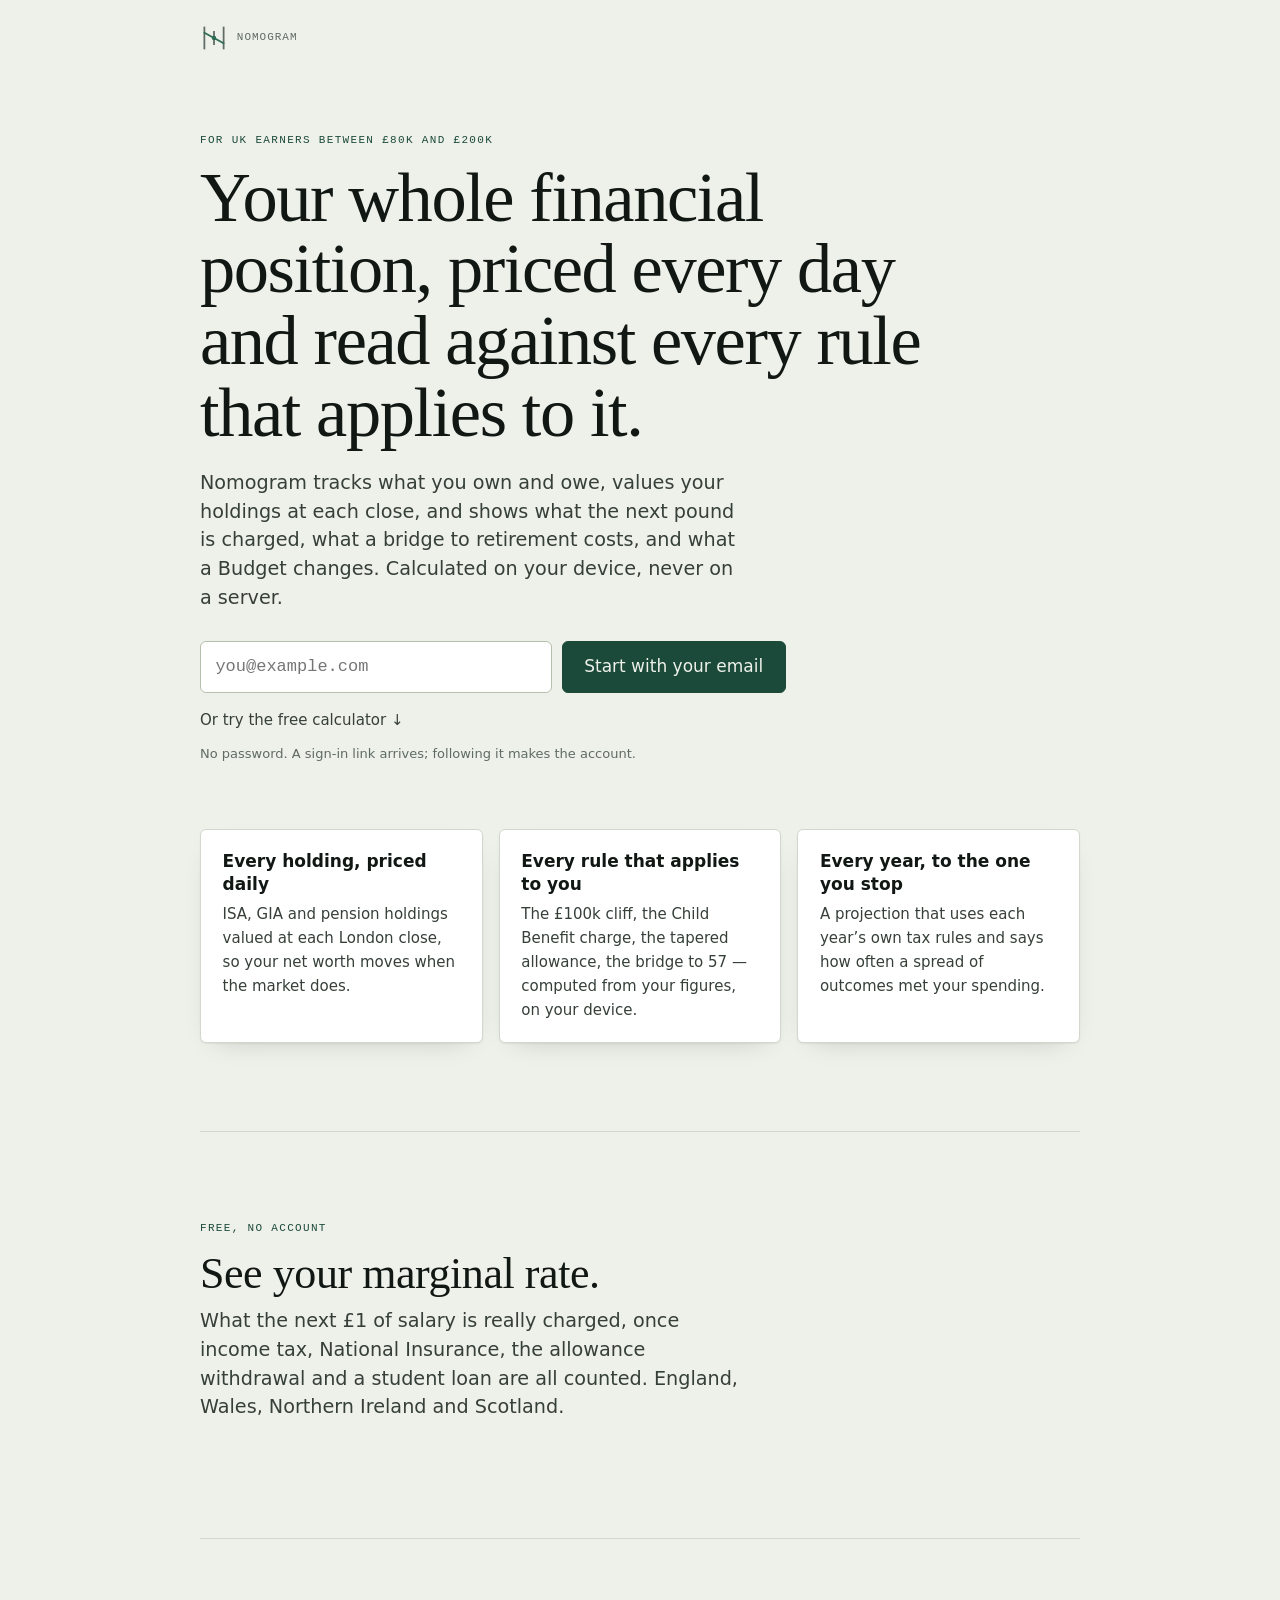
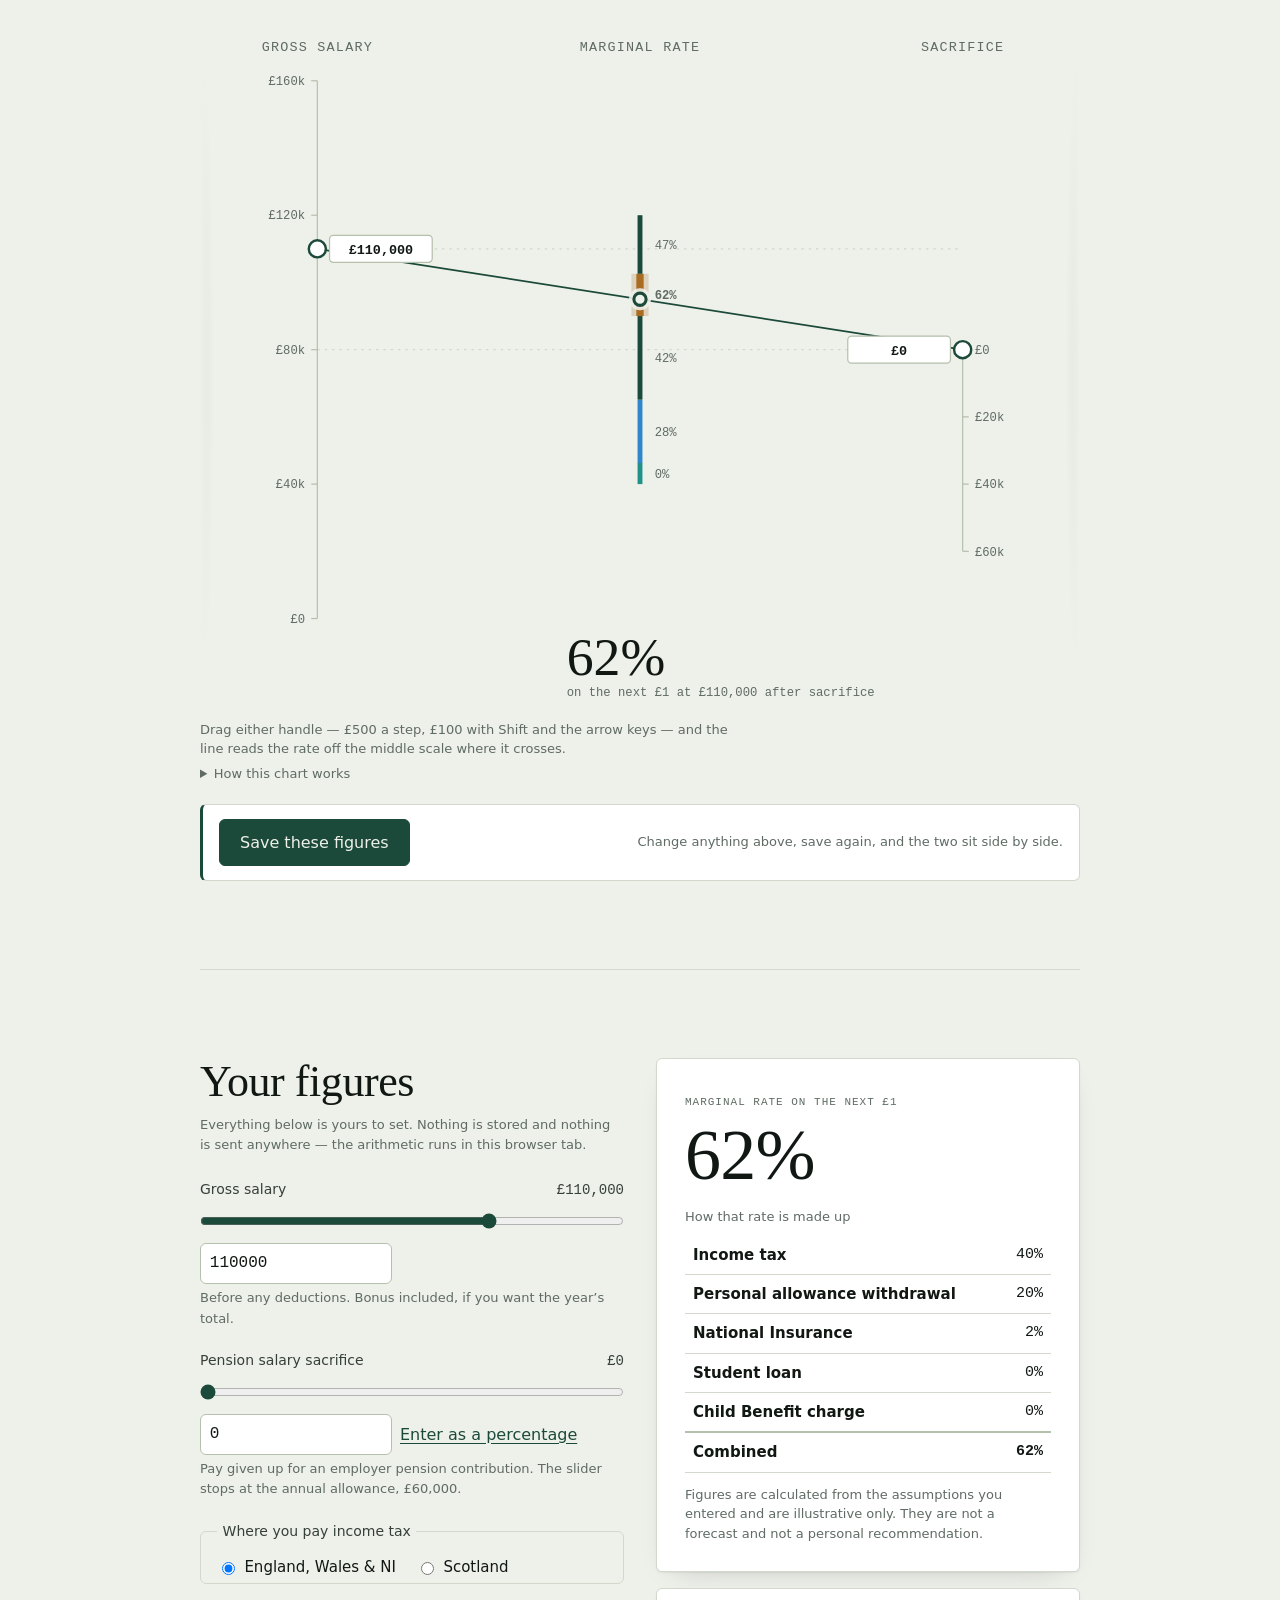
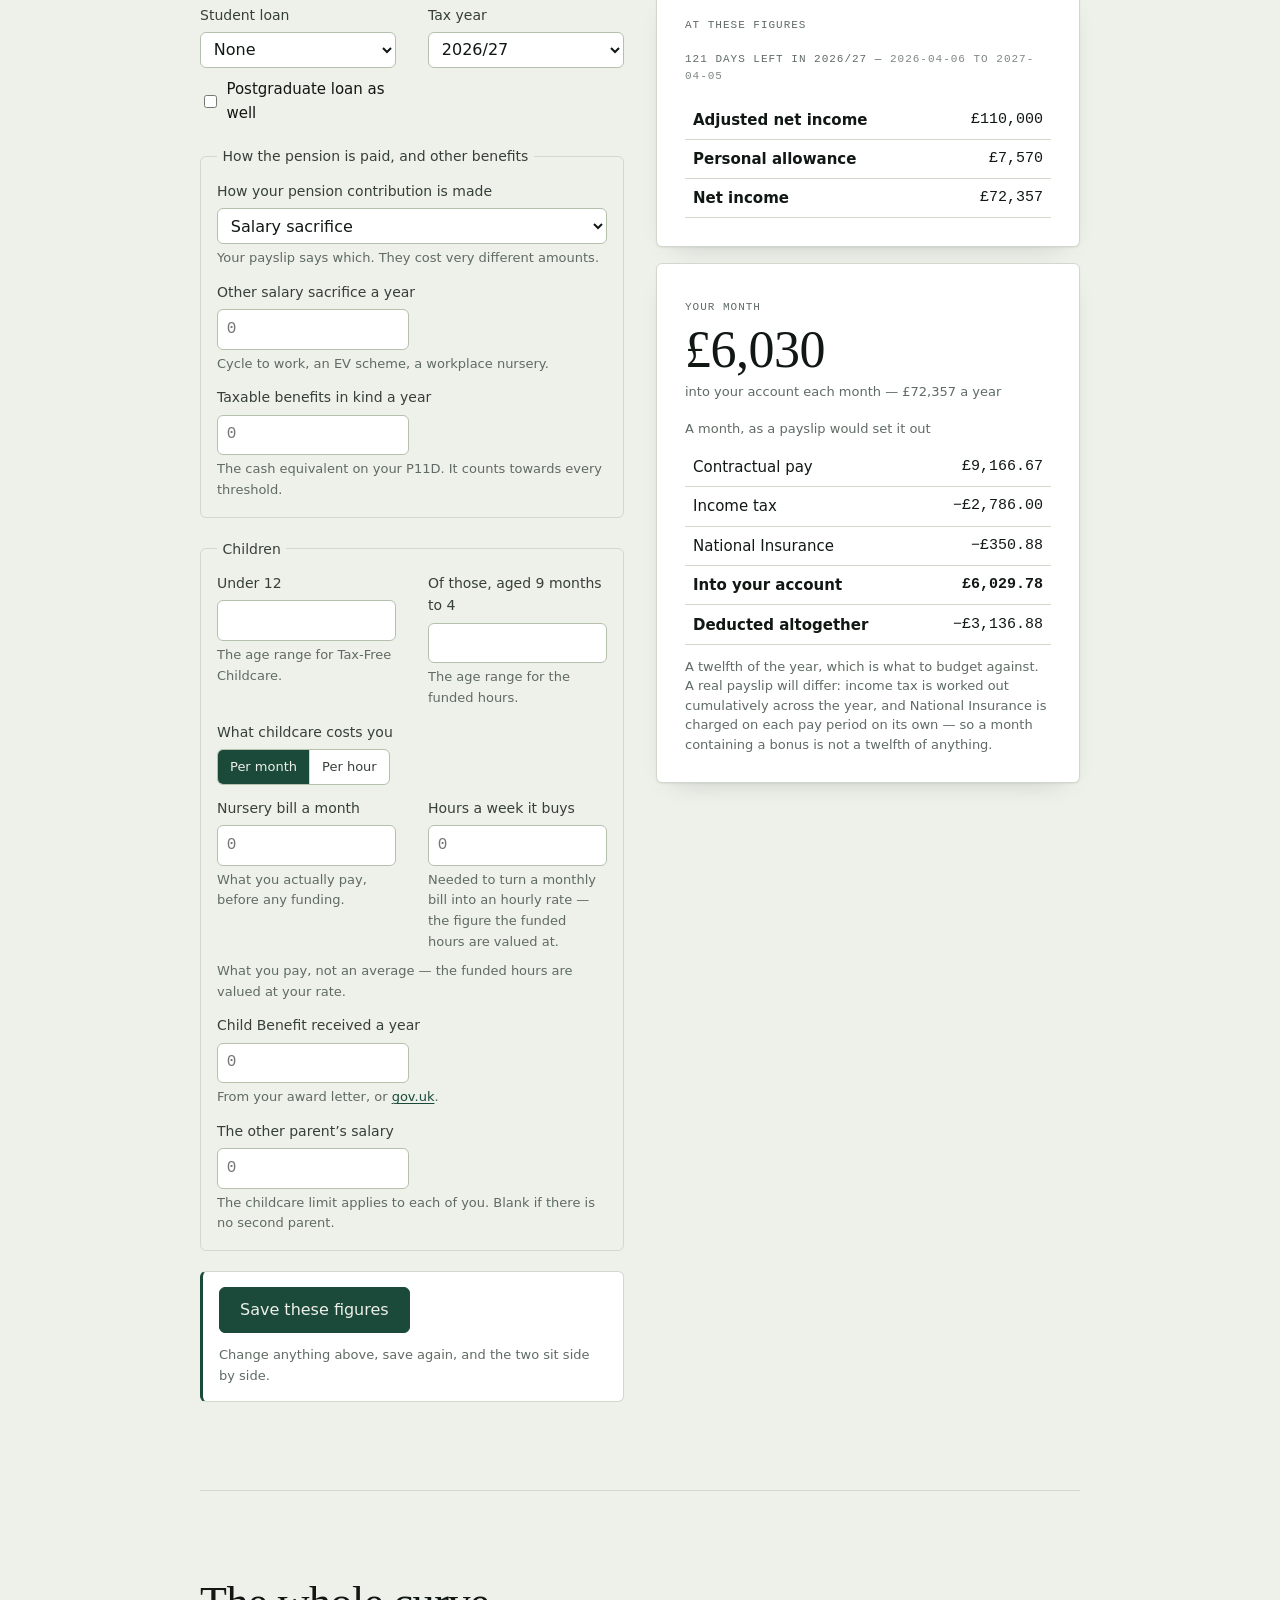
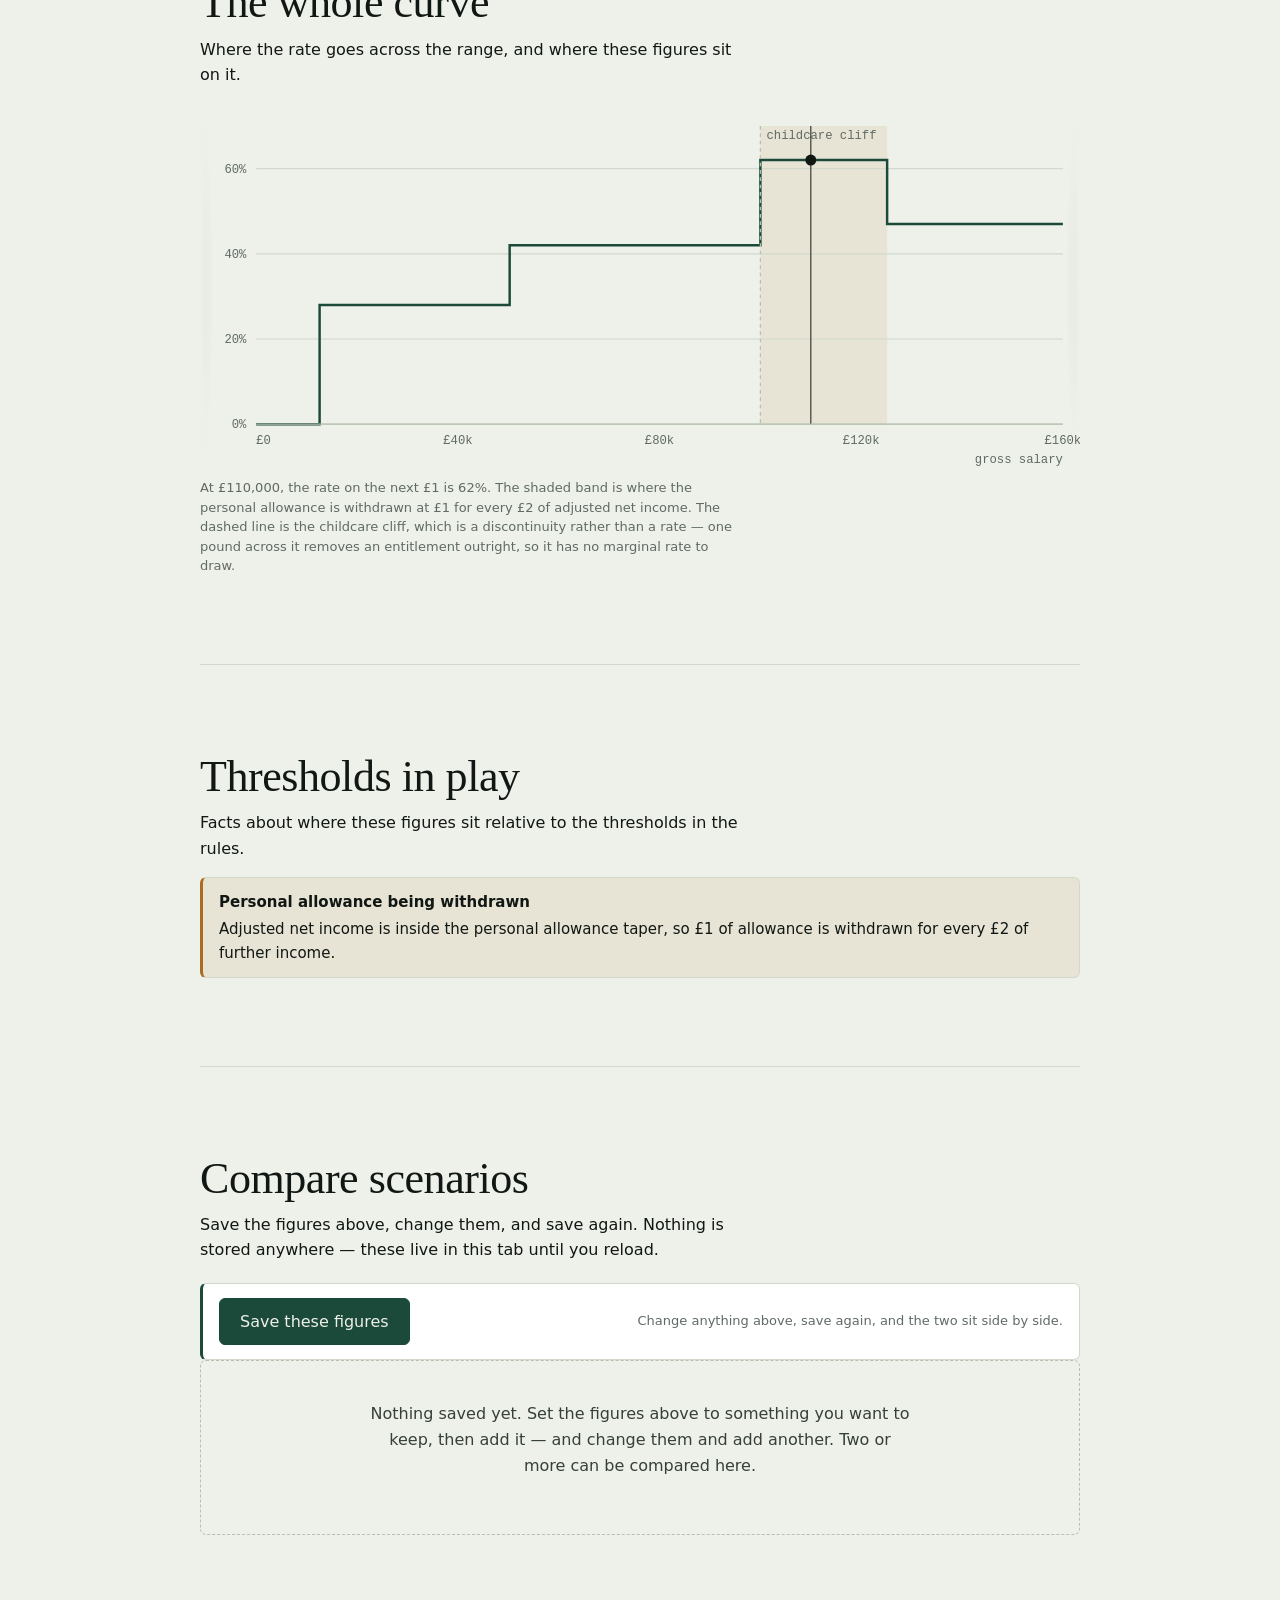
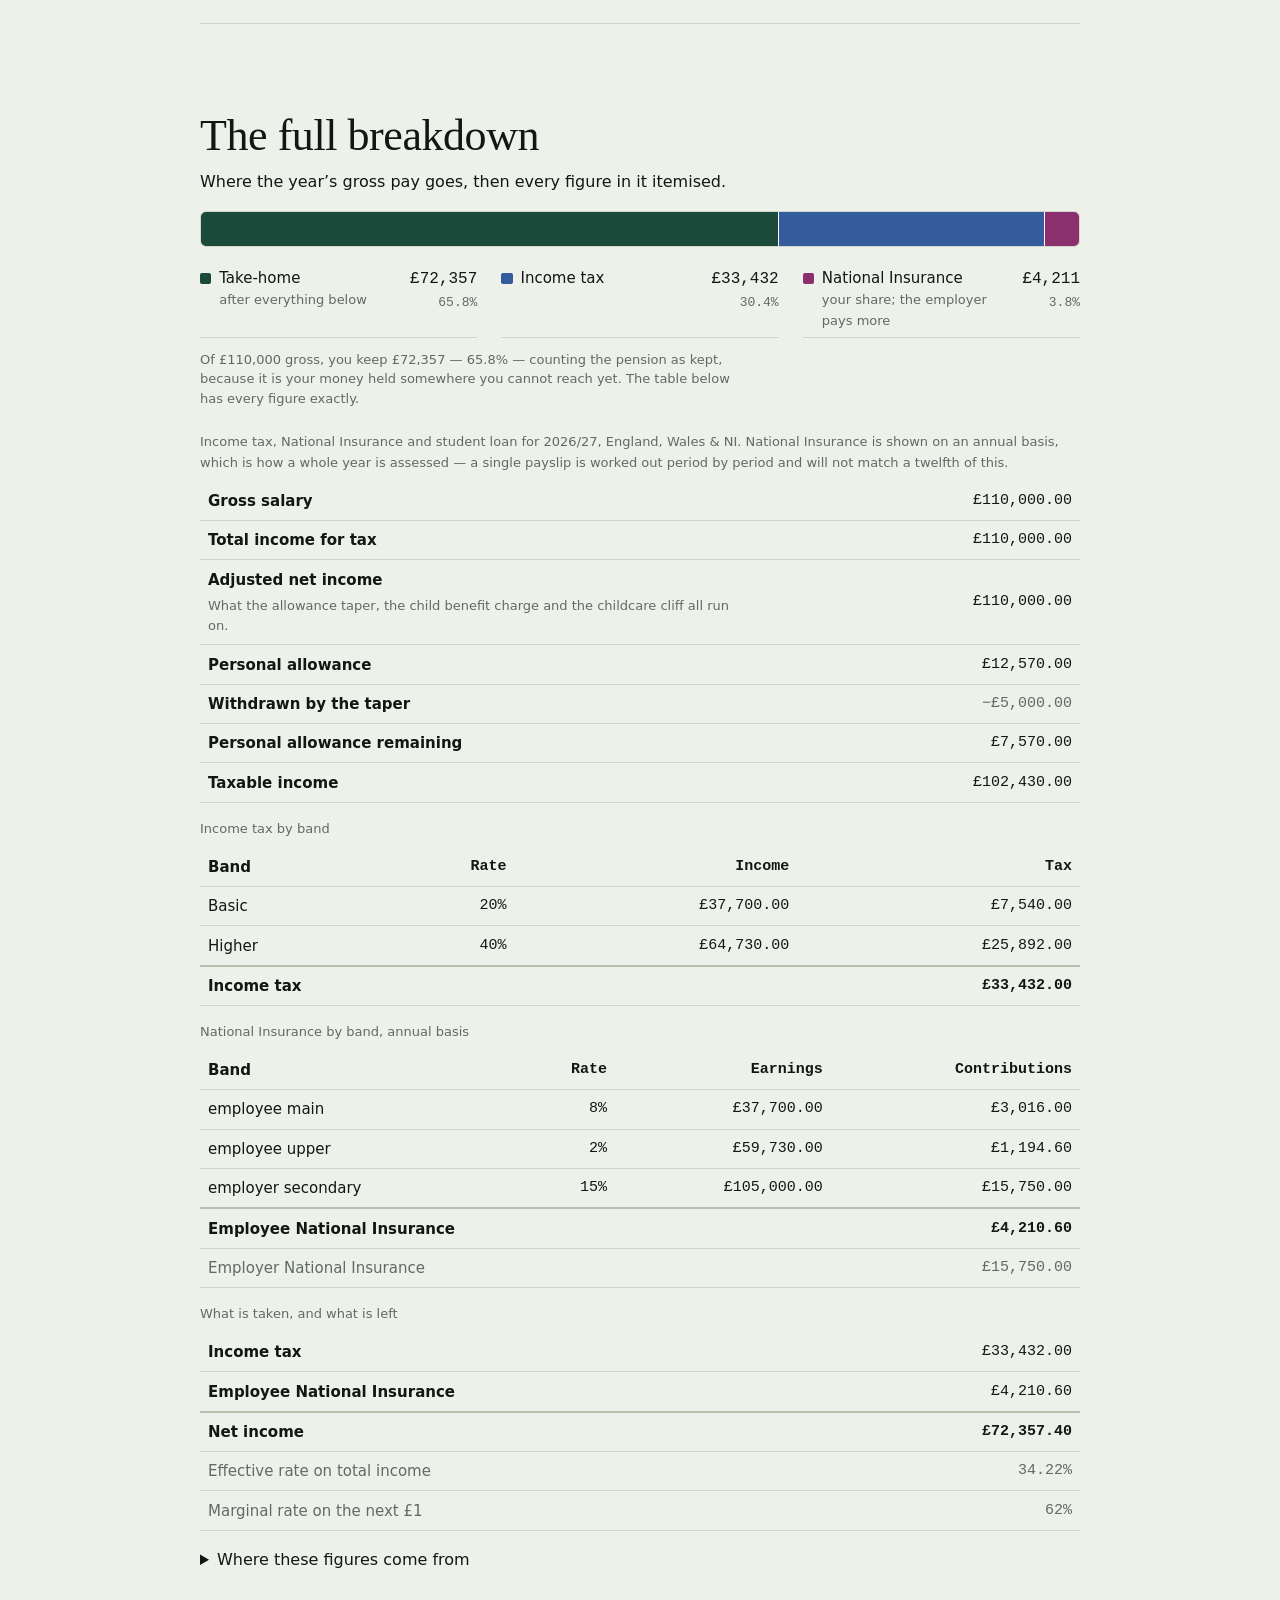
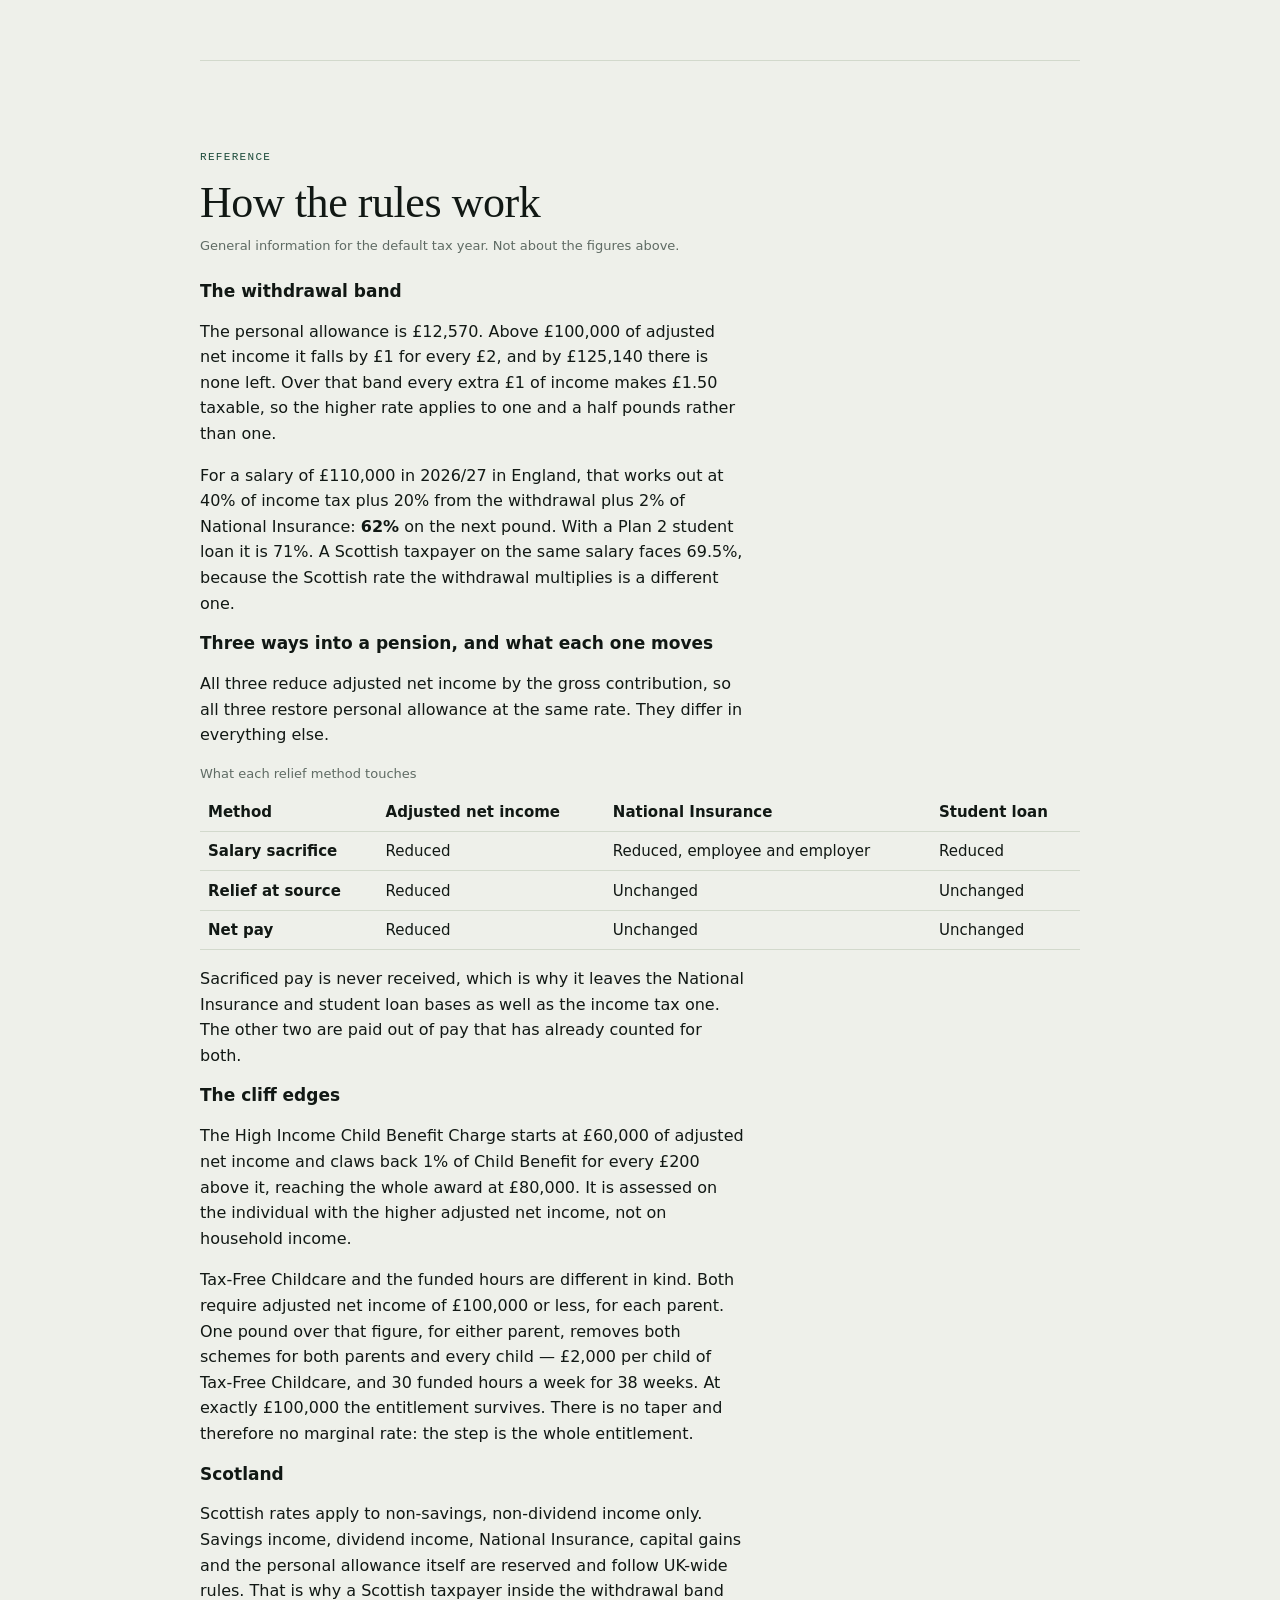
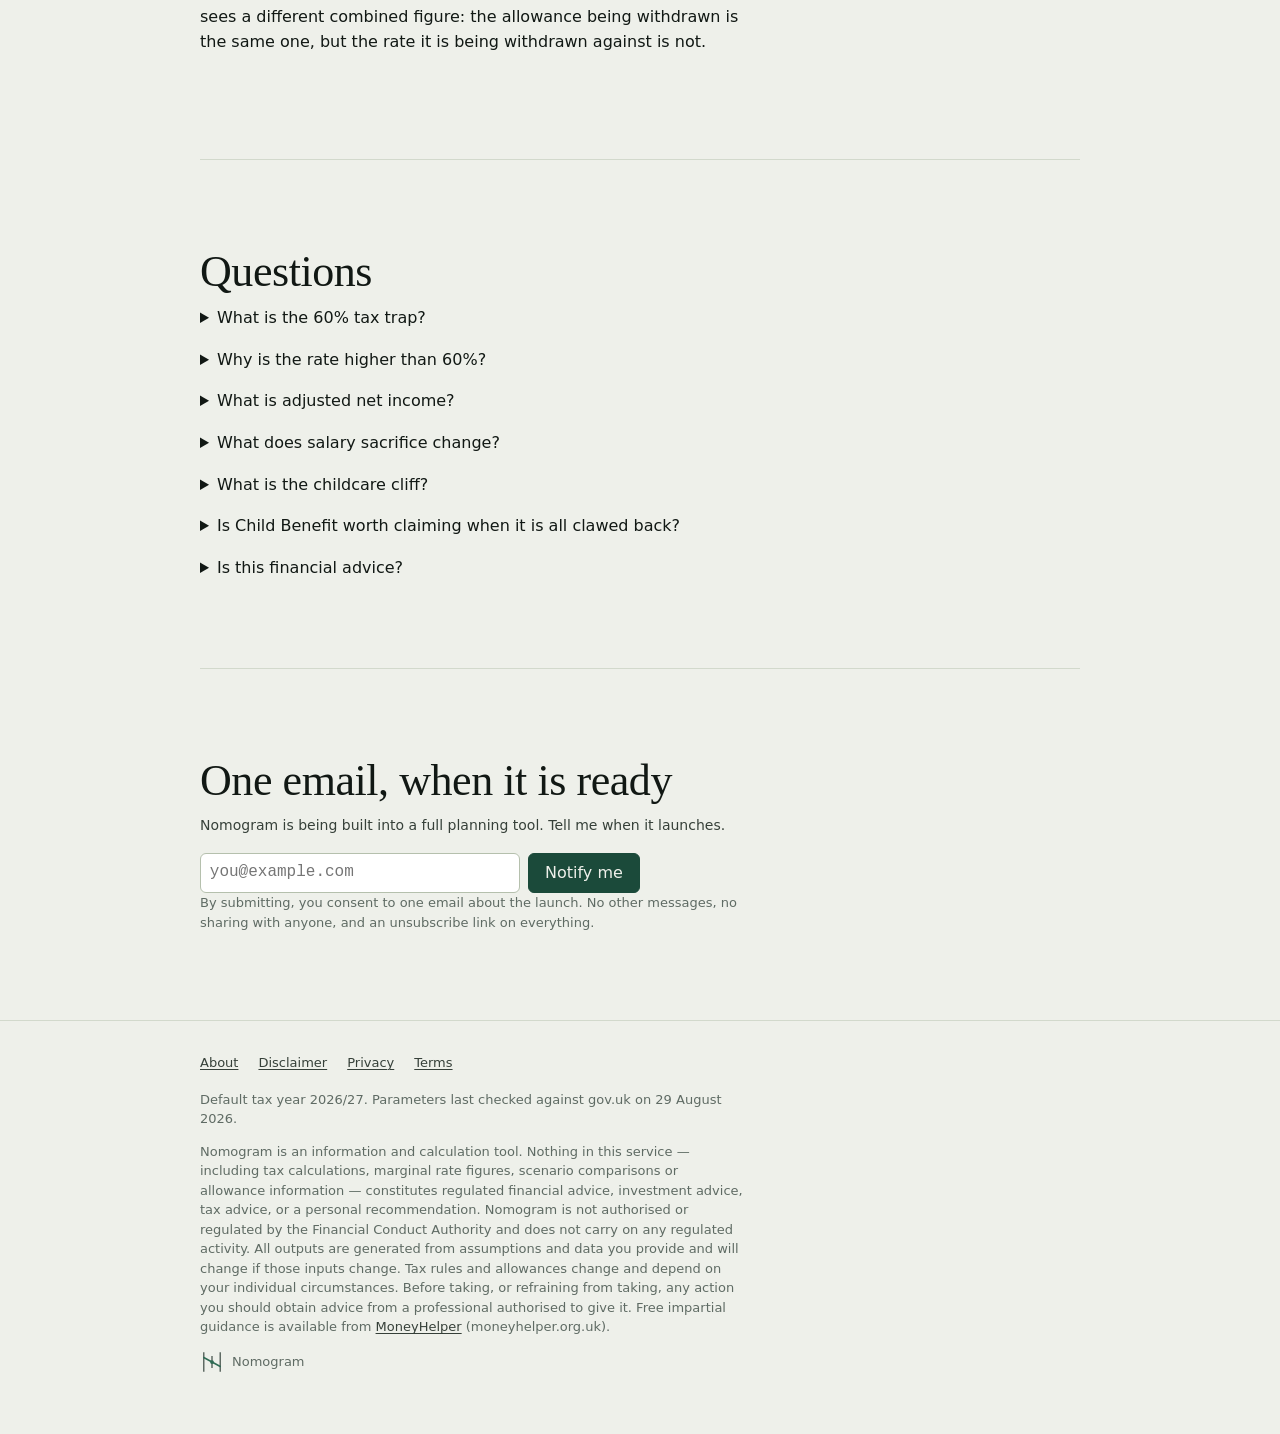
==== index.html @ 317691d4 "Site metadata leads with the app" ====
<!DOCTYPE html><!--fJwo9k1Pii79Kc_4ITIuK--><html lang="en-GB" class="__variable_315a98 __variable_1bc20f __variable_46fe82" style="--font-display:var(--font-display-loaded), ui-serif, Georgia, serif;--font-sans:var(--font-sans-loaded), ui-sans-serif, system-ui, sans-serif;--font-mono:var(--font-mono-loaded), ui-monospace, Menlo, monospace"><head><meta charSet="utf-8"/><meta name="viewport" content="width=device-width, initial-scale=1"/><link rel="preload" href="/_next/static/media/26d4368bf94c0ec4-s.p.woff2" as="font" crossorigin="" type="font/woff2"/><link rel="preload" href="/_next/static/media/98e207f02528a563-s.p.woff2" as="font" crossorigin="" type="font/woff2"/><link rel="preload" href="/_next/static/media/d3ebbfd689654d3a-s.p.woff2" as="font" crossorigin="" type="font/woff2"/><link rel="preload" href="/_next/static/media/e6099e249fd938cc-s.p.woff2" as="font" crossorigin="" type="font/woff2"/><link rel="stylesheet" href="/_next/static/css/9e227888cf4c6ab1.css" data-precedence="next"/><link rel="preload" as="script" fetchPriority="low" href="/_next/static/chunks/webpack-f4344baa64282e38.js"/><script src="/_next/static/chunks/c5c04770-f5ee545c45f72629.js" async=""></script><script src="/_next/static/chunks/489-721d8b015c2c4524.js" async=""></script><script src="/_next/static/chunks/main-app-504a67f4fecad4cb.js" async=""></script><script src="/_next/static/chunks/103-1f6cc3c786203286.js" async=""></script><script src="/_next/static/chunks/app/layout-245c6f2715d57137.js" async=""></script><script src="/_next/static/chunks/524-ac5d7bf517bad09b.js" async=""></script><script src="/_next/static/chunks/app/page-e281b08d0baec813.js" async=""></script><meta name="next-size-adjust" content=""/><title>Nomogram — your financial position, priced daily, read against every UK tax rule</title><meta name="description" content="Track what you own and owe, value ISA, GIA and pension holdings at each London close, and see what the next £1 is charged — the 60% band, the £100k childcare cliff, the Child Benefit charge. Free marginal tax rate calculator included. Calculated on your device."/><meta name="application-name" content="Nomogram"/><meta name="keywords" content="60% tax trap,£100k tax calculator,marginal tax rate calculator UK,personal allowance taper,salary sacrifice calculator,childcare cliff £100,000,Scottish income tax calculator"/><meta name="robots" content="index, follow"/><meta property="og:title" content="Nomogram — your financial position, priced daily"/><meta property="og:description" content="Holdings valued at each close, every UK tax rule that applies to you, and a projection to the year you stop. Free marginal rate calculator included."/><meta property="og:site_name" content="Nomogram"/><meta property="og:locale" content="en_GB"/><meta property="og:image:alt" content="The marginal rate on the next £1 of UK salary, from £0 to £160,000, with the band where the personal allowance is withdrawn picked out."/><meta property="og:image:type" content="image/png"/><meta property="og:image" content="https://nomogram.uk/opengraph-image?9626bb7cdd72bed1"/><meta property="og:image:width" content="1200"/><meta property="og:image:height" content="630"/><meta property="og:type" content="website"/><meta name="twitter:card" content="summary_large_image"/><meta name="twitter:title" content="Nomogram — your financial position, priced daily"/><meta name="twitter:description" content="Every holding priced, every rule applied, calculated on your device."/><meta name="twitter:image:alt" content="The marginal rate on the next £1 of UK salary, from £0 to £160,000, with the band where the personal allowance is withdrawn picked out."/><meta name="twitter:image:type" content="image/png"/><meta name="twitter:image" content="https://nomogram.uk/opengraph-image?9626bb7cdd72bed1"/><meta name="twitter:image:width" content="1200"/><meta name="twitter:image:height" content="630"/><link rel="icon" href="/icon.svg"/><script src="/_next/static/chunks/polyfills-42372ed130431b0a.js" noModule=""></script></head><body><div hidden=""><!--$--><!--/$--></div><a href="#calculator" class="skip-link">Skip to the calculator</a><script type="application/ld+json">{"@context":"https://schema.org","@type":"FAQPage","mainEntity":[{"@type":"Question","name":"What is the 60% tax trap?","acceptedAnswer":{"@type":"Answer","text":"It is the effect of the personal allowance being withdrawn. Above a threshold of adjusted net income, the allowance falls by £1 for every £2 earned. That makes £1.50 of every extra £1 taxable, so income taxed at the higher rate is charged at one and a half times that rate over the band."}},{"@type":"Question","name":"Why is the rate higher than 60%?","acceptedAnswer":{"@type":"Answer","text":"National Insurance is charged on top, at the rate that applies above the upper earnings limit. A student loan adds its own percentage. The combined figure is what actually comes out of the next pound."}},{"@type":"Question","name":"What is adjusted net income?","acceptedAnswer":{"@type":"Answer","text":"Total income less reliefs, less gross relief-at-source pension contributions, less gross Gift Aid donations. It is the measure the personal allowance withdrawal, the High Income Child Benefit Charge and the childcare cliff all run on. It is not the same as salary, and it is not the same as taxable income."}},{"@type":"Question","name":"What does salary sacrifice change?","acceptedAnswer":{"@type":"Answer","text":"Sacrificed pay is never received, so it is not in adjusted net income, not in taxable pay, and not in earnings for National Insurance or student loan purposes. Relief-at-source and net-pay pension contributions reduce adjusted net income too, but leave National Insurance and student loan repayments alone."}},{"@type":"Question","name":"What is the childcare cliff?","acceptedAnswer":{"@type":"Answer","text":"Tax-Free Childcare and the funded hours both require adjusted net income at or below a threshold, for each parent. One pound over, for either parent, removes both schemes for both parents and all children. It is a discontinuity rather than a taper, so it has no marginal rate."}},{"@type":"Question","name":"Is Child Benefit worth claiming when it is all clawed back?","acceptedAnswer":{"@type":"Answer","text":"A full clawback makes the award and the charge cancel out in money terms. Claiming still does two things the charge does not touch: the claimant receives National Insurance credits that count towards the State Pension for years spent caring rather than earning, and the child is issued a National Insurance number automatically before turning 16. A claim can also be made with payments opted out, which keeps both effects with no charge to repay."}},{"@type":"Question","name":"Is this financial advice?","acceptedAnswer":{"@type":"Answer","text":"No. Nomogram is an information and calculation tool. It computes what a set of figures produces under the rules for a tax year. It is not authorised or regulated by the Financial Conduct Authority and it does not make personal recommendations."}}]}</script><main class="shell"><header class="section" style="padding-bottom:0;padding-top:1.5rem"><p class="eyebrow" style="display:flex;align-items:center;gap:0.55rem;margin:0"><svg width="28" height="28" viewBox="0 0 32 32" fill="none" role="presentation" aria-hidden="true"><line x1="5" y1="4" x2="5" y2="28" stroke="currentColor" stroke-width="2" stroke-linecap="square"></line><line x1="16" y1="9" x2="16" y2="23" stroke="currentColor" stroke-width="2" stroke-linecap="square"></line><line x1="27" y1="4" x2="27" y2="28" stroke="currentColor" stroke-width="2" stroke-linecap="square"></line><line x1="5" y1="10" x2="27" y2="22" stroke="var(--green-2)" stroke-width="2" stroke-linecap="round"></line><circle cx="16" cy="16" r="2.5" fill="var(--green-2)"></circle></svg> Nomogram</p></header><section class="section landing" aria-labelledby="landing-heading"><span class="kicker">For UK earners between £80k and £200k</span><h1 id="landing-heading" class="landing-title">Your whole financial position, priced every day and read against every rule that applies to it.</h1><p class="lede">Nomogram tracks what you own and owe, values your holdings at each close, and shows what the next pound is charged, what a bridge to retirement costs, and what a Budget changes. Calculated on your device, never on a server.</p><form class="landing-actions" action="https://app.nomogram.uk/sign-in" method="get"><label class="visually-hidden" for="landing-email">Email address</label><input id="landing-email" type="email" inputMode="email" autoComplete="email" placeholder="you@example.com" name="email" value=""/><button type="submit" class="button">Start with your email</button><a href="#calculator" class="landing-secondary">Or try the free calculator ↓</a></form><p class="field-hint" style="margin-top:0.75rem">No password. A sign-in link arrives; following it makes the account.</p><ul class="feature-strip" aria-label="What Nomogram does"><li class="feature"><h3>Every holding, priced daily</h3><p>ISA, GIA and pension holdings valued at each London close, so your net worth moves when the market does.</p></li><li class="feature"><h3>Every rule that applies to you</h3><p>The £100k cliff, the Child Benefit charge, the tapered allowance, the bridge to 57 — computed from your figures, on your device.</p></li><li class="feature"><h3>Every year, to the one you stop</h3><p>A projection that uses each year’s own tax rules and says how often a spread of outcomes met your spending.</p></li></ul></section><section class="section" id="calculator" aria-labelledby="calculator-heading"><span class="kicker">Free, no account</span><h2 id="calculator-heading">See your marginal rate.</h2><p class="lede">What the next £1 of salary is really charged, once income tax, National Insurance, the allowance withdrawal and a student loan are all counted. England, Wales, Northern Ireland and Scotland.</p></section><section class="section" aria-label="Marginal rate nomogram"><figure style="margin:0"><div class="chart-scroll"><svg viewBox="0 0 720 560" role="img" aria-labelledby="nomogram-title nomogram-desc" style="touch-action:none;width:100%"><title id="nomogram-title">Marginal rate nomogram for 2026/27</title><desc id="nomogram-desc">A straightedge laid from £110,000 of gross salary on the left scale, through £0 of salary sacrifice on the right scale, crosses the middle scale at £110,000 of income after sacrifice, where the marginal rate is 62%.</desc><text x="96" y="20" class="eyebrow" text-anchor="middle" fill="currentColor">GROSS SALARY</text><text x="360" y="20" class="eyebrow" text-anchor="middle" fill="currentColor">MARGINAL RATE</text><text x="624" y="20" class="eyebrow" text-anchor="middle" fill="currentColor">SACRIFICE</text><line x1="96" y1="181.5" x2="624" y2="181.5" stroke="var(--line)" stroke-width="1" stroke-dasharray="2 4"></line><line x1="96" y1="264" x2="624" y2="264" stroke="var(--line)" stroke-width="1" stroke-dasharray="2 4"></line><line x1="96" y1="44" x2="96" y2="484" class="scale-rule"></line><g><line x1="91" y1="484" x2="96" y2="484" class="tick"></line><text x="86" y="487.5" class="tick-label" text-anchor="end">£0</text></g><g><line x1="91" y1="374" x2="96" y2="374" class="tick"></line><text x="86" y="377.5" class="tick-label" text-anchor="end">£40k</text></g><g><line x1="91" y1="264" x2="96" y2="264" class="tick"></line><text x="86" y="267.5" class="tick-label" text-anchor="end">£80k</text></g><g><line x1="91" y1="154" x2="96" y2="154" class="tick"></line><text x="86" y="157.5" class="tick-label" text-anchor="end">£120k</text></g><g><line x1="91" y1="44" x2="96" y2="44" class="tick"></line><text x="86" y="47.5" class="tick-label" text-anchor="end">£160k</text></g><line x1="360" y1="154" x2="360" y2="374" class="scale-rule"></line><g><line x1="360" y1="356.71625" x2="360" y2="374" stroke="var(--cat-4)" stroke-width="4" stroke-linecap="butt"></line><text x="372" y="368.858125" class="tick-label" font-weight="400">0%</text></g><g><line x1="360" y1="304.87874999999997" x2="360" y2="356.71625" stroke="var(--cat-2)" stroke-width="4" stroke-linecap="butt"></line><text x="372" y="334.2975" class="tick-label" font-weight="400">28%</text></g><g><line x1="360" y1="236.5" x2="360" y2="304.87874999999997" stroke="var(--cat-1)" stroke-width="4" stroke-linecap="butt"></line><text x="372" y="274.189375" class="tick-label" font-weight="400">42%</text></g><g><line x1="360" y1="201.9325" x2="360" y2="236.5" stroke="var(--ochre)" stroke-width="14" stroke-linecap="butt" opacity="0.22"></line><line x1="360" y1="201.9325" x2="360" y2="236.5" stroke="var(--ochre)" stroke-width="6" stroke-linecap="butt"></line><text x="372" y="222.71625" class="tick-label" font-weight="600">62%</text></g><g><line x1="360" y1="154" x2="360" y2="201.9325" stroke="var(--cat-1)" stroke-width="4" stroke-linecap="butt"></line><text x="372" y="181.46625" class="tick-label" font-weight="400">47%</text></g><line x1="624" y1="264" x2="624" y2="429" class="scale-rule"></line><g><line x1="624" y1="264" x2="629" y2="264" class="tick"></line><text x="634" y="267.5" class="tick-label">£0</text></g><g><line x1="624" y1="319" x2="629" y2="319" class="tick"></line><text x="634" y="322.5" class="tick-label">£20k</text></g><g><line x1="624" y1="374" x2="629" y2="374" class="tick"></line><text x="634" y="377.5" class="tick-label">£40k</text></g><g><line x1="624" y1="429" x2="629" y2="429" class="tick"></line><text x="634" y="432.5" class="tick-label">£60k</text></g><line x1="96" y1="181.5" x2="624" y2="264" class="index-line"></line><circle cx="360" cy="222.75" r="9" fill="var(--ground)" opacity="0.9"></circle><circle cx="360" cy="222.75" r="5" fill="var(--ground)" stroke="var(--green)" stroke-width="2.5"></circle><text x="300" y="530" text-anchor="start" font-family="var(--font-display)" font-size="44" fill="var(--ink)">62%</text><text x="300" y="547" text-anchor="start" class="tick-label">on the next £1 at £110,000 after sacrifice</text><g role="slider" tabindex="0" aria-label="Gross salary" aria-valuemin="0" aria-valuemax="160000" aria-valuenow="110000" aria-valuetext="£110,000" class="handle"><circle cx="96" cy="181.5" r="11" fill="transparent" stroke="none"></circle><circle cx="96" cy="181.5" r="7" fill="var(--surface)" stroke="var(--green)" stroke-width="2"></circle></g><g role="slider" tabindex="0" aria-label="Pension salary sacrifice" aria-valuemin="0" aria-valuemax="60000" aria-valuenow="0" aria-valuetext="£0" class="handle"><circle cx="624" cy="264" r="11" fill="transparent" stroke="none"></circle><circle cx="624" cy="264" r="7" fill="var(--surface)" stroke="var(--green)" stroke-width="2"></circle></g><g class="handle-value" aria-hidden="true"><rect x="106" y="170.5" width="84" height="22" rx="3" fill="var(--surface)" stroke="var(--line-2)"></rect><text x="148" y="185.5" text-anchor="middle" class="handle-value-text">£110,000</text></g><g class="handle-value" aria-hidden="true"><rect x="530" y="253" width="84" height="22" rx="3" fill="var(--surface)" stroke="var(--line-2)"></rect><text x="572" y="268" text-anchor="middle" class="handle-value-text">£0</text></g></svg></div><figcaption class="disclaimer" style="margin-top:0.5rem">Drag either handle — £500 a step, £100 with Shift and the arrow keys — and the line reads the rate off the middle scale where it crosses.<!-- --> <!-- --> <span class="scroll-hint">On a narrow screen the instrument is wider than the page: scroll it sideways to reach the sacrifice scale.</span><details style="margin-top:0.35rem"><summary>How this chart works</summary><span style="display:block;margin-top:0.35rem">The middle scale is graduated in income after the contribution. With a fixed <em>sacrifice</em>, the next £1 of salary raises adjusted net income, National-Insurance-able pay and student loan earnings by the same £1, so one scale answers for every salary-and-sacrifice pair and it can read the combined rate.<!-- --> Because a straight line between two points crosses at their midpoint, the middle scale is drawn at half the spacing of the outer two — a property of the geometry, not a styling choice. The identity holds for a fixed-amount sacrifice only; a percentage-of-salary sacrifice would need a different drawing.</span></details></figcaption></figure><div class="actions"><button type="button" class="button">Save these figures</button><span class="actions-count">Change anything above, save again, and the two sit side by side.</span></div></section><section class="section" id="calculator" aria-labelledby="inputs-heading"><div class="grid-2"><div><h2 id="inputs-heading">Your figures</h2><p class="disclaimer" style="margin-bottom:1.5rem">Everything below is yours to set. Nothing is stored and nothing is sent anywhere — the arithmetic runs in this browser tab.</p><form><div><div class="field"><label class="field-label" for="salary"><span>Gross salary</span><span class="figure">£110,000</span></label><input id="salary" type="range" min="0" max="16000000" step="25000" aria-describedby="salary-hint" value="11000000"/><input type="number" inputMode="numeric" min="0" step="100" aria-label="Gross salary in pounds" style="margin-top:0.4rem" value="110000"/><span class="field-hint" id="salary-hint">Before any deductions. Bonus included, if you want the year’s total.</span></div><div class="field"><label class="field-label" for="sacrifice"><span>Pension salary sacrifice</span><span class="figure">£0</span></label><input id="sacrifice" type="range" min="0" max="6000000" step="25000" aria-describedby="sacrifice-hint" value="0"/><div style="display:flex;gap:0.5rem;margin-top:0.4rem;flex-wrap:wrap"><input type="number" inputMode="numeric" min="0" step="100" aria-label="Pension salary sacrifice in pounds" style="flex:1 1 8rem" value="0"/><button type="button" class="link-button">Enter as a percentage</button></div><span class="field-hint" id="sacrifice-hint">Pay given up for an employer pension contribution. The slider stops at the annual allowance, <!-- -->£60,000<!-- -->.</span></div><fieldset><legend>Where you pay income tax</legend><div class="choice"><label><input type="radio" name="jurisdiction" checked="" value="england-wales-ni"/>England, Wales &amp; NI</label><label><input type="radio" name="jurisdiction" value="scotland"/>Scotland</label></div></fieldset><div class="grid-2"><div class="field"><label class="field-label" for="loan"><span>Student loan</span></label><select id="loan"><option value="none" selected="">None</option><option value="plan1">Plan 1</option><option value="plan2">Plan 2</option><option value="plan4">Plan 4 (Scotland)</option><option value="plan5">Plan 5</option></select><label style="display:inline-flex;align-items:center;gap:0.4rem;margin-top:0.6rem;font-size:0.9375rem"><input type="checkbox"/>Postgraduate loan as well</label></div><div class="field"><label class="field-label" for="year"><span>Tax year</span></label><select id="year"><option value="2026-27" selected="">2026/27</option><option value="2027-28">2027/28<!-- --> — announced</option><option value="2028-29">2028/29<!-- --> — announced</option><option value="2029-30">2029/30<!-- --> — announced</option><option value="2030-31">2030/31<!-- --> — projected</option></select></div></div><fieldset><legend>How the pension is paid, and other benefits</legend><div class="field" style="margin-bottom:0.75rem"><label class="field-label" for="relief-method"><span>How your pension contribution is made</span></label><select id="relief-method"><option value="salary-sacrifice" selected="">Salary sacrifice</option><option value="net-pay">Net pay arrangement</option><option value="relief-at-source">Relief at source</option></select><span class="field-hint">Your payslip says which. They cost very different amounts.</span></div><div class="field" style="margin-bottom:0.75rem"><label class="field-label" for="other-sac"><span>Other salary sacrifice a year</span></label><input id="other-sac" type="number" min="0" step="100" placeholder="0" value=""/><span class="field-hint">Cycle to work, an EV scheme, a workplace nursery.</span></div><div class="field" style="margin-bottom:0.75rem"><label class="field-label" for="bik"><span>Taxable benefits in kind a year</span></label><input id="bik" type="number" min="0" step="100" placeholder="0" value=""/><span class="field-hint">The cash equivalent on your P11D. It counts towards every threshold.</span></div></fieldset><fieldset><legend>Children</legend><div class="grid-2"><div class="field" style="margin-bottom:0.75rem"><label class="field-label" for="children"><span>Under 12</span></label><input id="children" type="number" min="0" max="12" value=""/><span class="field-hint">The age range for Tax-Free Childcare.</span></div><div class="field" style="margin-bottom:0.75rem"><label class="field-label" for="funded"><span>Of those, aged 9 months to 4</span></label><input id="funded" type="number" min="0" max="0" value=""/><span class="field-hint">The age range for the funded hours.</span></div></div><div class="field" style="margin-bottom:0.75rem"><span class="field-label"><span>What childcare costs you</span></span><div class="segmented" role="group" aria-label="How to enter childcare cost"><button type="button" aria-pressed="true">Per month</button><button type="button" aria-pressed="false">Per hour</button></div></div><div class="grid-2"><div class="field" style="margin-bottom:0.75rem"><label class="field-label" for="nursery-month"><span>Nursery bill a month</span></label><input id="nursery-month" type="number" min="0" step="10" placeholder="0" value=""/><span class="field-hint">What you actually pay, before any funding.</span></div><div class="field" style="margin-bottom:0.75rem"><label class="field-label" for="nursery-hours"><span>Hours a week it buys</span></label><input id="nursery-hours" type="number" min="0" max="80" step="1" placeholder="0" value=""/><span class="field-hint">Needed to turn a monthly bill into an hourly rate — the figure the funded hours are valued at.</span></div></div><p class="field-hint" style="margin-top:-0.25rem;margin-bottom:0.75rem">What you pay, not an average — the funded hours are valued at your rate.</p><div class="field" style="margin-bottom:0.75rem"><label class="field-label" for="cb"><span>Child Benefit received a year</span></label><input id="cb" type="number" min="0" step="1" placeholder="0" value=""/><span class="field-hint">From your award letter, or<!-- --> <a href="https://www.gov.uk/child-benefit-rates" rel="noreferrer">gov.uk</a>.</span></div><div class="field" style="margin-bottom:0.75rem"><label class="field-label" for="partner"><span>The other parent’s salary</span></label><input id="partner" type="number" min="0" step="1000" placeholder="0" value=""/><span class="field-hint">The childcare limit applies to each of you. Blank if there is no second parent.</span></div></fieldset></div></form><div class="actions"><button type="button" class="button">Save these figures</button><span class="actions-count">Change anything above, save again, and the two sit side by side.</span></div></div><div class="stack"><div class="card"><span class="eyebrow" id="rate-heading">Marginal rate on the next £1</span><output class="display" for="salary sacrifice" style="display:block;font-size:clamp(3rem, 9vw, 4.5rem);margin:0.25rem 0 0.75rem">62%</output><table><caption>How that rate is made up</caption><tbody><tr><th scope="row">Income tax</th><td class="figure">40%</td></tr><tr><th scope="row">Personal allowance withdrawal</th><td class="figure">20%</td></tr><tr><th scope="row">National Insurance</th><td class="figure">2%</td></tr><tr><th scope="row">Student loan</th><td class="figure">0%</td></tr><tr><th scope="row">Child Benefit charge</th><td class="figure">0%</td></tr><tr class="total"><td>Combined</td><td class="figure">62%</td></tr></tbody></table><p class="disclaimer" style="margin-top:0.75rem;margin-bottom:0">Figures are calculated from the assumptions you entered and are illustrative only. They are not a forecast and not a personal recommendation.</p></div><div class="card"><div class="card-head"><span class="eyebrow">At these figures</span></div><table><tbody><tr><th scope="row">Adjusted net income</th><td class="figure">£110,000</td></tr><tr><th scope="row">Personal allowance</th><td class="figure">£7,570</td></tr><tr><th scope="row">Net income</th><td class="figure">£72,357</td></tr></tbody></table></div><div class="card"><span class="eyebrow">Your month</span><output class="display" style="display:block;font-size:clamp(2.25rem, 7vw, 3.25rem);margin:0.25rem 0 0.25rem">£6,030</output><p class="field-hint" style="margin-top:0">into your account each month — <!-- -->£72,357<!-- --> a year</p><table style="margin-top:1rem"><caption>A month, as a payslip would set it out</caption><tbody><tr><th scope="row" style="font-weight:400">Contractual pay</th><td class="figure" style="font-weight:400">£9,166.67</td></tr><tr><th scope="row" style="font-weight:400">Income tax</th><td class="figure" style="font-weight:400">−<!-- -->£2,786.00</td></tr><tr><th scope="row" style="font-weight:400">National Insurance</th><td class="figure" style="font-weight:400">−<!-- -->£350.88</td></tr><tr><th scope="row" style="font-weight:600">Into your account</th><td class="figure" style="font-weight:600">£6,029.78</td></tr><tr><th scope="row">Deducted altogether</th><td class="figure">−<!-- -->£3,136.88</td></tr></tbody></table><p class="disclaimer" style="margin-top:0.75rem;margin-bottom:0">A twelfth of the year, which is what to budget against. A real payslip will differ: income tax is worked out cumulatively across the year, and National Insurance is charged on each pay period on its own — so a month containing a bonus is not a twelfth of anything.</p></div></div></div></section><section class="section" aria-labelledby="curve-heading"><h2 id="curve-heading">The whole curve</h2><p>Where the rate goes across the range, and where these figures sit on it.</p><figure style="margin:0"><div class="chart-scroll"><svg viewBox="0 0 720 300" role="img" aria-labelledby="curve-title curve-desc"><title id="curve-title">Marginal rate on the next £1 of gross salary</title><desc id="curve-desc">A step chart from £0 to £160k of gross salary. The shaded band between £100,000 and £125,140 of adjusted net income is where the personal allowance is withdrawn. The current position is £110,000, where the marginal rate is 62%.</desc><rect x="458.5" y="18" width="103.70249999999999" height="244" fill="var(--ochre-wash)"></rect><g><line x1="46" y1="262" x2="706" y2="262" stroke="var(--line)" stroke-width="1"></line><text x="38" y="265.5" class="tick-label" text-anchor="end">0%</text></g><g><line x1="46" y1="192.28571428571428" x2="706" y2="192.28571428571428" stroke="var(--line)" stroke-width="1"></line><text x="38" y="195.78571428571428" class="tick-label" text-anchor="end">20%</text></g><g><line x1="46" y1="122.57142857142856" x2="706" y2="122.57142857142856" stroke="var(--line)" stroke-width="1"></line><text x="38" y="126.07142857142856" class="tick-label" text-anchor="end">40%</text></g><g><line x1="46" y1="52.85714285714283" x2="706" y2="52.85714285714283" stroke="var(--line)" stroke-width="1"></line><text x="38" y="56.35714285714283" class="tick-label" text-anchor="end">60%</text></g><text x="46" y="278" class="tick-label" text-anchor="start">£0</text><text x="211" y="278" class="tick-label" text-anchor="middle">£40k</text><text x="376" y="278" class="tick-label" text-anchor="middle">£80k</text><text x="541" y="278" class="tick-label" text-anchor="middle">£120k</text><text x="706" y="278" class="tick-label" text-anchor="middle">£160k</text><path d="M 46 262 L 97.85125 262 L 97.85125 164.39999999999998 L 253.36375 164.39999999999998 L 253.36375 115.6 L 458.5 115.6 L 458.5 45.88571428571427 L 562.2025 45.88571428571427 L 562.2025 98.17142857142855 L 706 98.17142857142855" fill="none" stroke="var(--green)" stroke-width="2" stroke-linejoin="miter"></path><g><line x1="458.5" y1="18" x2="458.5" y2="262" stroke="var(--line-2)" stroke-width="1" stroke-dasharray="3 3"></line><text x="463.5" y="29" class="tick-label" fill="var(--muted)">childcare cliff</text></g><g class="position-marker"><line x1="499.75" y1="18" x2="499.75" y2="262" stroke="var(--ink-2)" stroke-width="1"></line><circle cx="499.75" cy="45.88571428571427" r="4.5" fill="var(--ink)"></circle></g><line x1="46" y1="262" x2="706" y2="262" stroke="var(--line-2)"></line><text x="706" y="294" class="tick-label" text-anchor="end">gross salary</text></svg></div><figcaption class="disclaimer" style="margin-top:0.5rem">At £110,000, the rate on the next £1 is 62%.<!-- --> <!-- -->The shaded band is where the personal allowance is withdrawn at £1 for every £2 of adjusted net income. The dashed line is the childcare cliff, which is a discontinuity rather than a rate — one pound across it removes an entitlement outright, so it has no marginal rate to draw.</figcaption></figure></section><section class="section" aria-labelledby="warnings-heading"><h2 id="warnings-heading">Thresholds in play</h2><p>Facts about where these figures sit relative to the thresholds in the rules.</p><div><div class="notice notice-warning"><strong class="notice-title">Personal allowance being withdrawn</strong><span>Adjusted net income is inside the personal allowance taper, so £1 of allowance is withdrawn for every £2 of further income.</span></div></div></section><section class="section" aria-labelledby="compare-heading"><h2 id="compare-heading">Compare scenarios</h2><p style="max-width:var(--measure)">Save the figures above, change them, and save again. Nothing is stored anywhere — these live in this tab until you reload.</p><div class="actions"><button type="button" class="button">Save these figures</button><span class="actions-count">Change anything above, save again, and the two sit side by side.</span></div><div class="empty"><p>Nothing saved yet. Set the figures above to something you want to keep, then add it — and change them and add another. Two or more can be compared here.</p></div></section><section class="section" aria-labelledby="breakdown-heading"><h2 id="breakdown-heading">The full breakdown</h2><p>Where the year’s gross pay goes, then every figure in it itemised.</p><figure style="margin:0 0 1.5rem"><div class="where-bar" role="img" aria-label="Of £110,000 gross, £72,357 is kept — £72,357 as pay and £0 into a pension — and £37,643 is deducted."><span class="where-slice" style="width:65.77945454545454%;background:var(--cat-1)" title="Take-home: £72,357"></span><span class="where-slice" style="width:30.39272727272727%;background:var(--cat-7)" title="Income tax: £33,432"></span><span class="where-slice" style="width:3.8278181818181816%;background:var(--cat-5)" title="National Insurance: £4,211"></span></div><ul class="where-legend"><li><span class="where-swatch" style="background:var(--cat-1)" aria-hidden="true"></span><span class="where-label">Take-home<span class="field-hint">after everything below</span></span><span class="where-figure">£72,357<span class="field-hint">65.8%</span></span></li><li><span class="where-swatch" style="background:var(--cat-7)" aria-hidden="true"></span><span class="where-label">Income tax</span><span class="where-figure">£33,432<span class="field-hint">30.4%</span></span></li><li><span class="where-swatch" style="background:var(--cat-5)" aria-hidden="true"></span><span class="where-label">National Insurance<span class="field-hint">your share; the employer pays more</span></span><span class="where-figure">£4,211<span class="field-hint">3.8%</span></span></li></ul><figcaption class="disclaimer">Of <!-- -->£110,000<!-- --> gross, you keep <!-- -->£72,357<!-- --> —<!-- --> <!-- -->65.8%<!-- --> — counting the pension as kept, because it is your money held somewhere you cannot reach yet. The table below has every figure exactly.</figcaption></figure><div class="stack"><table><caption>Income tax, National Insurance and student loan for <!-- -->2026/27<!-- -->,<!-- --> <!-- -->England, Wales &amp; NI<!-- -->. National Insurance is shown on an annual basis, which is how a whole year is assessed — a single payslip is worked out period by period and will not match a twelfth of this.</caption><tbody><tr><th scope="row">Gross salary</th><td class="figure">£110,000.00</td></tr><tr><th scope="row">Total income for tax</th><td class="figure">£110,000.00</td></tr><tr><th scope="row">Adjusted net income<span class="field-hint">What the allowance taper, the child benefit charge and the childcare cliff all run on.</span></th><td class="figure">£110,000.00</td></tr><tr><th scope="row">Personal allowance</th><td class="figure">£12,570.00</td></tr><tr class="subtle"><th scope="row">Withdrawn by the taper</th><td class="figure">−<!-- -->£5,000.00</td></tr><tr><th scope="row">Personal allowance remaining</th><td class="figure">£7,570.00</td></tr><tr><th scope="row">Taxable income</th><td class="figure">£102,430.00</td></tr></tbody></table><table><caption>Income tax by band</caption><thead><tr><th scope="col">Band</th><th scope="col" class="figure">Rate</th><th scope="col" class="figure">Income</th><th scope="col" class="figure">Tax</th></tr></thead><tbody><tr><th scope="row" style="text-transform:capitalize;font-weight:400">basic</th><td class="figure">20%</td><td class="figure">£37,700.00</td><td class="figure">£7,540.00</td></tr><tr><th scope="row" style="text-transform:capitalize;font-weight:400">higher</th><td class="figure">40%</td><td class="figure">£64,730.00</td><td class="figure">£25,892.00</td></tr><tr class="total"><td colSpan="3">Income tax</td><td class="figure">£33,432.00</td></tr></tbody></table><table><caption>National Insurance by band, annual basis</caption><thead><tr><th scope="col">Band</th><th scope="col" class="figure">Rate</th><th scope="col" class="figure">Earnings</th><th scope="col" class="figure">Contributions</th></tr></thead><tbody><tr><th scope="row" style="font-weight:400">employee main</th><td class="figure">8%</td><td class="figure">£37,700.00</td><td class="figure">£3,016.00</td></tr><tr><th scope="row" style="font-weight:400">employee upper</th><td class="figure">2%</td><td class="figure">£59,730.00</td><td class="figure">£1,194.60</td></tr><tr><th scope="row" style="font-weight:400">employer secondary</th><td class="figure">15%</td><td class="figure">£105,000.00</td><td class="figure">£15,750.00</td></tr><tr class="total"><td colSpan="3">Employee National Insurance</td><td class="figure">£4,210.60</td></tr><tr class="subtle"><td colSpan="3">Employer National Insurance</td><td class="figure">£15,750.00</td></tr></tbody></table><table><caption>What is taken, and what is left</caption><tbody><tr><th scope="row">Income tax</th><td class="figure">£33,432.00</td></tr><tr><th scope="row">Employee National Insurance</th><td class="figure">£4,210.60</td></tr><tr class="total"><td>Net income</td><td class="figure">£72,357.40</td></tr><tr class="subtle"><td>Effective rate on total income</td><td class="figure">34.22%</td></tr><tr class="subtle"><td>Marginal rate on the next £1</td><td class="figure">62%</td></tr></tbody></table><details><summary>Where these figures come from</summary><div class="stack" style="margin-top:0.75rem"><p class="disclaimer">Computed by <code>@nomogram/tax-engine</code> against the <!-- -->2026/27<!-- --> <!-- -->parameter set, which is<!-- --> <!-- -->in force<!-- -->. Parameters last checked against gov.uk on<!-- --> <!-- -->29 August 2026<!-- -->.</p><table><caption>The parameters this calculation used</caption><tbody><tr><th scope="row">Personal allowance</th><td class="figure">£12,570</td></tr><tr><th scope="row">Withdrawn from</th><td class="figure">£100,000</td></tr><tr><th scope="row">National Insurance primary threshold</th><td class="figure">£12,570</td></tr><tr><th scope="row">Upper earnings limit</th><td class="figure">£50,270</td></tr><tr><th scope="row">Annual allowance</th><td class="figure">£60,000</td></tr><tr><th scope="row">Childcare cliff</th><td class="figure">£100,000</td></tr></tbody></table><p class="disclaimer">Sources:<!-- --> <a href="https://www.gov.uk/government/publications/rates-and-allowances-income-tax" rel="noreferrer">income tax rates and allowances</a>,<!-- --> <a href="https://www.gov.uk/guidance/rates-and-thresholds-for-employers-2026-to-2027" rel="noreferrer">National Insurance thresholds</a>,<!-- --> <a href="https://www.gov.uk/guidance/pension-schemes-rates" rel="noreferrer">pension allowances</a>.</p></div></details></div></section><section class="section" aria-labelledby="explainer-heading"><span class="kicker">Reference</span><h2 id="explainer-heading">How the rules work</h2><p class="disclaimer" style="margin-bottom:1.5rem">General information for the default tax year. Not about the figures above.</p><div class="stack"><h3>The withdrawal band</h3><p>The personal allowance is <!-- -->£12,570<!-- -->. Above<!-- --> <!-- -->£100,000<!-- --> of adjusted net income it falls by £1 for every £2, and by<!-- --> <!-- -->£125,140<!-- --> there is none left. Over that band every extra £1 of income makes £1.50 taxable, so the higher rate applies to one and a half pounds rather than one.</p><p>For a salary of <!-- -->£110,000<!-- --> in <!-- -->2026/27<!-- --> in England, that works out at <!-- -->40%<!-- --> of income tax plus<!-- --> <!-- -->20%<!-- --> from the withdrawal plus<!-- --> <!-- -->2%<!-- --> of National Insurance:<!-- --> <strong>62%</strong> on the next pound. With a Plan 2 student loan it is <!-- -->71%<!-- -->. A Scottish taxpayer on the same salary faces <!-- -->69.5%<!-- -->, because the Scottish rate the withdrawal multiplies is a different one.</p><h3>Three ways into a pension, and what each one moves</h3><p>All three reduce adjusted net income by the gross contribution, so all three restore personal allowance at the same rate. They differ in everything else.</p><table><caption>What each relief method touches</caption><thead><tr><th scope="col">Method</th><th scope="col">Adjusted net income</th><th scope="col">National Insurance</th><th scope="col">Student loan</th></tr></thead><tbody><tr><th scope="row">Salary sacrifice</th><td>Reduced</td><td>Reduced, employee and employer</td><td>Reduced</td></tr><tr><th scope="row">Relief at source</th><td>Reduced</td><td>Unchanged</td><td>Unchanged</td></tr><tr><th scope="row">Net pay</th><td>Reduced</td><td>Unchanged</td><td>Unchanged</td></tr></tbody></table><p>Sacrificed pay is never received, which is why it leaves the National Insurance and student loan bases as well as the income tax one. The other two are paid out of pay that has already counted for both.</p><h3>The cliff edges</h3><p>The High Income Child Benefit Charge starts at <!-- -->£60,000<!-- --> <!-- -->of adjusted net income and claws back<!-- --> <!-- -->1%<!-- --> of Child Benefit for every<!-- --> <!-- -->£200<!-- --> above it, reaching the whole award at<!-- --> <!-- -->£80,000<!-- -->. It is assessed on the individual with the higher adjusted net income, not on household income.</p><p>Tax-Free Childcare and the funded hours are different in kind. Both require adjusted net income of <!-- -->£100,000<!-- --> or less, for each parent. One pound over that figure, for either parent, removes both schemes for both parents and every child — <!-- -->£2,000<!-- --> per child of Tax-Free Childcare, and <!-- -->30<!-- --> <!-- -->funded hours a week for <!-- -->38<!-- --> weeks. At exactly <!-- -->£100,000<!-- --> the entitlement survives. There is no taper and therefore no marginal rate: the step is the whole entitlement.</p><h3>Scotland</h3><p>Scottish rates apply to non-savings, non-dividend income only. Savings income, dividend income, National Insurance, capital gains and the personal allowance itself are reserved and follow UK-wide rules. That is why a Scottish taxpayer inside the withdrawal band sees a different combined figure: the allowance being withdrawn is the same one, but the rate it is being withdrawn against is not.</p></div></section><section class="section" aria-labelledby="faq-heading"><h2 id="faq-heading">Questions</h2><div class="stack"><details><summary>What is the 60% tax trap?</summary><p style="margin-top:0.5rem">It is the effect of the personal allowance being withdrawn. Above a threshold of adjusted net income, the allowance falls by £1 for every £2 earned. That makes £1.50 of every extra £1 taxable, so income taxed at the higher rate is charged at one and a half times that rate over the band.</p></details><details><summary>Why is the rate higher than 60%?</summary><p style="margin-top:0.5rem">National Insurance is charged on top, at the rate that applies above the upper earnings limit. A student loan adds its own percentage. The combined figure is what actually comes out of the next pound.</p></details><details><summary>What is adjusted net income?</summary><p style="margin-top:0.5rem">Total income less reliefs, less gross relief-at-source pension contributions, less gross Gift Aid donations. It is the measure the personal allowance withdrawal, the High Income Child Benefit Charge and the childcare cliff all run on. It is not the same as salary, and it is not the same as taxable income.</p></details><details><summary>What does salary sacrifice change?</summary><p style="margin-top:0.5rem">Sacrificed pay is never received, so it is not in adjusted net income, not in taxable pay, and not in earnings for National Insurance or student loan purposes. Relief-at-source and net-pay pension contributions reduce adjusted net income too, but leave National Insurance and student loan repayments alone.</p></details><details><summary>What is the childcare cliff?</summary><p style="margin-top:0.5rem">Tax-Free Childcare and the funded hours both require adjusted net income at or below a threshold, for each parent. One pound over, for either parent, removes both schemes for both parents and all children. It is a discontinuity rather than a taper, so it has no marginal rate.</p></details><details><summary>Is Child Benefit worth claiming when it is all clawed back?</summary><p style="margin-top:0.5rem">A full clawback makes the award and the charge cancel out in money terms. Claiming still does two things the charge does not touch: the claimant receives National Insurance credits that count towards the State Pension for years spent caring rather than earning, and the child is issued a National Insurance number automatically before turning 16. A claim can also be made with payments opted out, which keeps both effects with no charge to repay.</p></details><details><summary>Is this financial advice?</summary><p style="margin-top:0.5rem">No. Nomogram is an information and calculation tool. It computes what a set of figures produces under the rules for a tax year. It is not authorised or regulated by the Financial Conduct Authority and it does not make personal recommendations.</p></details></div></section><section class="section" aria-labelledby="email-heading"><h2 id="email-heading">One email, when it is ready</h2><form class="stack"><label class="field-label" for="email" style="display:block">Nomogram is being built into a full planning tool. Tell me when it launches.</label><div style="display:flex;gap:0.5rem;flex-wrap:wrap"><input id="email" type="email" required="" placeholder="you@example.com" autoComplete="email" style="flex:1 1 14rem;max-width:20rem" value=""/><button type="submit" style="font:inherit;font-weight:500;padding:0.4rem 1rem;color:var(--ground);background:var(--green);border:1px solid var(--green);border-radius:var(--radius);cursor:pointer">Notify me</button></div><p class="disclaimer" style="margin:0">By submitting, you consent to one email about the launch. No other messages, no sharing with anyone, and an unsubscribe link on everything.</p></form></section></main><!--$--><!--/$--><footer class="footer"><div class="shell"><ul class="footer-links"><li><a href="/about/">About</a></li><li><a href="/disclaimer/">Disclaimer</a></li><li><a href="/privacy/">Privacy</a></li><li><a href="/terms/">Terms</a></li></ul><p class="disclaimer">Default tax year <!-- -->2026/27<!-- -->. Parameters last checked against gov.uk on <!-- -->29 August 2026<!-- -->.</p><p class="disclaimer">Nomogram is an information and calculation tool. Nothing in this service — including tax calculations, marginal rate figures, scenario comparisons or allowance information — constitutes regulated financial advice, investment advice, tax advice, or a personal recommendation. Nomogram is not authorised or regulated by the Financial Conduct Authority and does not carry on any regulated activity. All outputs are generated from assumptions and data you provide and will change if those inputs change. Tax rules and allowances change and depend on your individual circumstances. Before taking, or refraining from taking, any action you should obtain advice from a professional authorised to give it. Free impartial guidance is available from<!-- --> <a href="https://www.moneyhelper.org.uk" rel="noreferrer">MoneyHelper</a> <!-- -->(moneyhelper.org.uk).</p><p class="disclaimer" style="display:flex;align-items:center;gap:0.5rem"><svg width="24" height="24" viewBox="0 0 32 32" fill="none" role="presentation" aria-hidden="true"><line x1="5" y1="4" x2="5" y2="28" stroke="currentColor" stroke-width="2" stroke-linecap="square"></line><line x1="16" y1="9" x2="16" y2="23" stroke="currentColor" stroke-width="2" stroke-linecap="square"></line><line x1="27" y1="4" x2="27" y2="28" stroke="currentColor" stroke-width="2" stroke-linecap="square"></line><line x1="5" y1="10" x2="27" y2="22" stroke="var(--green-2)" stroke-width="2" stroke-linecap="round"></line><circle cx="16" cy="16" r="2.5" fill="var(--green-2)"></circle></svg> Nomogram</p></div></footer><script src="/_next/static/chunks/webpack-f4344baa64282e38.js" id="_R_" async=""></script><script>(self.__next_f=self.__next_f||[]).push([0])</script><script>self.__next_f.push([1,"1:\"$Sreact.fragment\"\n2:I[2138,[],\"\"]\n3:I[1016,[],\"\"]\n4:I[3103,[\"103\",\"static/chunks/103-1f6cc3c786203286.js\",\"177\",\"static/chunks/app/layout-245c6f2715d57137.js\"],\"\"]\n8:I[6850,[],\"\"]\n:HL[\"/_next/static/media/26d4368bf94c0ec4-s.p.woff2\",\"font\",{\"crossOrigin\":\"\",\"type\":\"font/woff2\"}]\n:HL[\"/_next/static/media/98e207f02528a563-s.p.woff2\",\"font\",{\"crossOrigin\":\"\",\"type\":\"font/woff2\"}]\n:HL[\"/_next/static/media/d3ebbfd689654d3a-s.p.woff2\",\"font\",{\"crossOrigin\":\"\",\"type\":\"font/woff2\"}]\n:HL[\"/_next/static/media/e6099e249fd938cc-s.p.woff2\",\"font\",{\"crossOrigin\":\"\",\"type\":\"font/woff2\"}]\n:HL[\"/_next/static/css/9e227888cf4c6ab1.css\",\"style\"]\n"])</script><script>self.__next_f.push([1,"0:{\"P\":null,\"b\":\"fJwo9k1Pii79Kc_4ITIuK\",\"p\":\"\",\"c\":[\"\",\"\"],\"i\":false,\"f\":[[[\"\",{\"children\":[\"__PAGE__\",{}]},\"$undefined\",\"$undefined\",true],[\"\",[\"$\",\"$1\",\"c\",{\"children\":[[[\"$\",\"link\",\"0\",{\"rel\":\"stylesheet\",\"href\":\"/_next/static/css/9e227888cf4c6ab1.css\",\"precedence\":\"next\",\"crossOrigin\":\"$undefined\",\"nonce\":\"$undefined\"}]],[\"$\",\"html\",null,{\"lang\":\"en-GB\",\"className\":\"__variable_315a98 __variable_1bc20f __variable_46fe82\",\"style\":{\"--font-display\":\"var(--font-display-loaded), ui-serif, Georgia, serif\",\"--font-sans\":\"var(--font-sans-loaded), ui-sans-serif, system-ui, sans-serif\",\"--font-mono\":\"var(--font-mono-loaded), ui-monospace, Menlo, monospace\"},\"children\":[\"$\",\"body\",null,{\"children\":[[\"$\",\"a\",null,{\"href\":\"#calculator\",\"className\":\"skip-link\",\"children\":\"Skip to the calculator\"}],[\"$\",\"$L2\",null,{\"parallelRouterKey\":\"children\",\"error\":\"$undefined\",\"errorStyles\":\"$undefined\",\"errorScripts\":\"$undefined\",\"template\":[\"$\",\"$L3\",null,{}],\"templateStyles\":\"$undefined\",\"templateScripts\":\"$undefined\",\"notFound\":[[[\"$\",\"title\",null,{\"children\":\"404: This page could not be found.\"}],[\"$\",\"div\",null,{\"style\":{\"fontFamily\":\"system-ui,\\\"Segoe UI\\\",Roboto,Helvetica,Arial,sans-serif,\\\"Apple Color Emoji\\\",\\\"Segoe UI Emoji\\\"\",\"height\":\"100vh\",\"textAlign\":\"center\",\"display\":\"flex\",\"flexDirection\":\"column\",\"alignItems\":\"center\",\"justifyContent\":\"center\"},\"children\":[\"$\",\"div\",null,{\"children\":[[\"$\",\"style\",null,{\"dangerouslySetInnerHTML\":{\"__html\":\"body{color:#000;background:#fff;margin:0}.next-error-h1{border-right:1px solid rgba(0,0,0,.3)}@media (prefers-color-scheme:dark){body{color:#fff;background:#000}.next-error-h1{border-right:1px solid rgba(255,255,255,.3)}}\"}}],[\"$\",\"h1\",null,{\"className\":\"next-error-h1\",\"style\":{\"display\":\"inline-block\",\"margin\":\"0 20px 0 0\",\"padding\":\"0 23px 0 0\",\"fontSize\":24,\"fontWeight\":500,\"verticalAlign\":\"top\",\"lineHeight\":\"49px\"},\"children\":404}],[\"$\",\"div\",null,{\"style\":{\"display\":\"inline-block\"},\"children\":[\"$\",\"h2\",null,{\"style\":{\"fontSize\":14,\"fontWeight\":400,\"lineHeight\":\"49px\",\"margin\":0},\"children\":\"This page could not be found.\"}]}]]}]}]],[]],\"forbidden\":\"$undefined\",\"unauthorized\":\"$undefined\"}],[\"$\",\"footer\",null,{\"className\":\"footer\",\"children\":[\"$\",\"div\",null,{\"className\":\"shell\",\"children\":[[\"$\",\"ul\",null,{\"className\":\"footer-links\",\"children\":[[\"$\",\"li\",null,{\"children\":[\"$\",\"$L4\",null,{\"href\":\"/about/\",\"children\":\"About\"}]}],[\"$\",\"li\",null,{\"children\":[\"$\",\"$L4\",null,{\"href\":\"/disclaimer/\",\"children\":\"Disclaimer\"}]}],[\"$\",\"li\",null,{\"children\":[\"$\",\"$L4\",null,{\"href\":\"/privacy/\",\"children\":\"Privacy\"}]}],[\"$\",\"li\",null,{\"children\":[\"$\",\"$L4\",null,{\"href\":\"/terms/\",\"children\":\"Terms\"}]}]]}],[\"$\",\"p\",null,{\"className\":\"disclaimer\",\"children\":[\"Default tax year \",\"2026/27\",\". Parameters last checked against gov.uk on \",\"29 August 2026\",\".\"]}],[\"$\",\"p\",null,{\"className\":\"disclaimer\",\"children\":[\"Nomogram is an information and calculation tool. Nothing in this service — including tax calculations, marginal rate figures, scenario comparisons or allowance information — constitutes regulated financial advice, investment advice, tax advice, or a personal recommendation. Nomogram is not authorised or regulated by the Financial Conduct Authority and does not carry on any regulated activity. All outputs are generated from assumptions and data you provide and will change if those inputs change. Tax rules and allowances change and depend on your individual circumstances. Before taking, or refraining from taking, any action you should obtain advice from a professional authorised to give it. Free impartial guidance is available from\",\" \",[\"$\",\"a\",null,{\"href\":\"https://www.moneyhelper.org.uk\",\"rel\":\"noreferrer\",\"children\":\"MoneyHelper\"}],\" \",\"(moneyhelper.org.uk).\"]}],[\"$\",\"p\",null,{\"className\":\"disclaimer\",\"style\":{\"display\":\"flex\",\"alignItems\":\"center\",\"gap\":\"0.5rem\"},\"children\":[[\"$\",\"svg\",null,{\"width\":24,\"height\":24,\"viewBox\":\"0 0 32 32\",\"fill\":\"none\",\"role\":\"presentation\",\"aria-hidden\":true,\"aria-label\":\"$undefined\",\"children\":[[\"$\",\"line\",null,{\"x1\":\"5\",\"y1\":\"4\",\"x2\":\"5\",\"y2\":\"28\",\"stroke\":\"currentColor\",\"strokeWidth\":\"2\",\"strokeLinecap\":\"square\"}],[\"$\",\"line\",null,{\"x1\":\"16\",\"y1\":\"9\",\"x2\":\"16\",\"y2\":\"23\",\"stroke\":\"currentColor\",\"strokeWidth\":\"2\",\"strokeLinecap\":\"square\"}],[\"$\",\"line\",null,{\"x1\":\"27\",\"y1\":\"4\",\"x2\":\"27\",\"y2\":\"28\",\"stroke\":\"currentColor\",\"strokeWidth\":\"2\",\"strokeLinecap\":\"square\"}],[\"$\",\"line\",null,{\"x1\":\"5\",\"y1\":\"10\",\"x2\":\"27\",\"y2\":\"22\",\"stroke\":\"var(--green-2)\",\"strokeWidth\":\"2\",\"strokeLinecap\":\"round\"}],\"$L5\"]}],\" Nomogram\"]}]]}]}]]}]}]]}],{\"children\":[\"__PAGE__\",\"$L6\",{},null,false]},null,false],\"$L7\",false]],\"m\":\"$undefined\",\"G\":[\"$8\",[]],\"s\":false,\"S\":true}\n"])</script><script>self.__next_f.push([1,"16:I[1123,[],\"ViewportBoundary\"]\n18:I[1123,[],\"MetadataBoundary\"]\n19:\"$Sreact.suspense\"\n5:[\"$\",\"circle\",null,{\"cx\":\"16\",\"cy\":\"16\",\"r\":\"2.5\",\"fill\":\"var(--green-2)\"}]\n9:Tb58,"])</script><script>self.__next_f.push([1,"{\"@context\":\"https://schema.org\",\"@type\":\"FAQPage\",\"mainEntity\":[{\"@type\":\"Question\",\"name\":\"What is the 60% tax trap?\",\"acceptedAnswer\":{\"@type\":\"Answer\",\"text\":\"It is the effect of the personal allowance being withdrawn. Above a threshold of adjusted net income, the allowance falls by £1 for every £2 earned. That makes £1.50 of every extra £1 taxable, so income taxed at the higher rate is charged at one and a half times that rate over the band.\"}},{\"@type\":\"Question\",\"name\":\"Why is the rate higher than 60%?\",\"acceptedAnswer\":{\"@type\":\"Answer\",\"text\":\"National Insurance is charged on top, at the rate that applies above the upper earnings limit. A student loan adds its own percentage. The combined figure is what actually comes out of the next pound.\"}},{\"@type\":\"Question\",\"name\":\"What is adjusted net income?\",\"acceptedAnswer\":{\"@type\":\"Answer\",\"text\":\"Total income less reliefs, less gross relief-at-source pension contributions, less gross Gift Aid donations. It is the measure the personal allowance withdrawal, the High Income Child Benefit Charge and the childcare cliff all run on. It is not the same as salary, and it is not the same as taxable income.\"}},{\"@type\":\"Question\",\"name\":\"What does salary sacrifice change?\",\"acceptedAnswer\":{\"@type\":\"Answer\",\"text\":\"Sacrificed pay is never received, so it is not in adjusted net income, not in taxable pay, and not in earnings for National Insurance or student loan purposes. Relief-at-source and net-pay pension contributions reduce adjusted net income too, but leave National Insurance and student loan repayments alone.\"}},{\"@type\":\"Question\",\"name\":\"What is the childcare cliff?\",\"acceptedAnswer\":{\"@type\":\"Answer\",\"text\":\"Tax-Free Childcare and the funded hours both require adjusted net income at or below a threshold, for each parent. One pound over, for either parent, removes both schemes for both parents and all children. It is a discontinuity rather than a taper, so it has no marginal rate.\"}},{\"@type\":\"Question\",\"name\":\"Is Child Benefit worth claiming when it is all clawed back?\",\"acceptedAnswer\":{\"@type\":\"Answer\",\"text\":\"A full clawback makes the award and the charge cancel out in money terms. Claiming still does two things the charge does not touch: the claimant receives National Insurance credits that count towards the State Pension for years spent caring rather than earning, and the child is issued a National Insurance number automatically before turning 16. A claim can also be made with payments opted out, which keeps both effects with no charge to repay.\"}},{\"@type\":\"Question\",\"name\":\"Is this financial advice?\",\"acceptedAnswer\":{\"@type\":\"Answer\",\"text\":\"No. Nomogram is an information and calculation tool. It computes what a set of figures produces under the rules for a tax year. It is not authorised or regulated by the Financial Conduct Authority and it does not make personal recommendations.\"}}]}"])</script><script>self.__next_f.push([1,"6:[\"$\",\"$1\",\"c\",{\"children\":[[[\"$\",\"script\",null,{\"type\":\"application/ld+json\",\"dangerouslySetInnerHTML\":{\"__html\":\"$9\"}}],[\"$\",\"main\",null,{\"className\":\"shell\",\"children\":[[\"$\",\"header\",null,{\"className\":\"section\",\"style\":{\"paddingBottom\":0,\"paddingTop\":\"1.5rem\"},\"children\":[\"$\",\"p\",null,{\"className\":\"eyebrow\",\"style\":{\"display\":\"flex\",\"alignItems\":\"center\",\"gap\":\"0.55rem\",\"margin\":0},\"children\":[[\"$\",\"svg\",null,{\"width\":28,\"height\":28,\"viewBox\":\"0 0 32 32\",\"fill\":\"none\",\"role\":\"presentation\",\"aria-hidden\":true,\"aria-label\":\"$undefined\",\"children\":[\"$La\",\"$Lb\",\"$Lc\",\"$Ld\",\"$Le\"]}],\" Nomogram\"]}]}],\"$Lf\",\"$L10\",\"$L11\",\"$L12\",\"$L13\",\"$L14\"]}]],null,\"$L15\"]}]\n7:[\"$\",\"$1\",\"h\",{\"children\":[null,[[\"$\",\"$L16\",null,{\"children\":\"$L17\"}],[\"$\",\"meta\",null,{\"name\":\"next-size-adjust\",\"content\":\"\"}]],[\"$\",\"$L18\",null,{\"children\":[\"$\",\"div\",null,{\"hidden\":true,\"children\":[\"$\",\"$19\",null,{\"fallback\":null,\"children\":\"$L1a\"}]}]}]]}]\n"])</script><script>self.__next_f.push([1,"1b:I[8626,[\"524\",\"static/chunks/524-ac5d7bf517bad09b.js\",\"974\",\"static/chunks/app/page-e281b08d0baec813.js\"],\"LandingHero\"]\n1c:I[5272,[\"524\",\"static/chunks/524-ac5d7bf517bad09b.js\",\"974\",\"static/chunks/app/page-e281b08d0baec813.js\"],\"Calculator\"]\n1d:I[4831,[\"524\",\"static/chunks/524-ac5d7bf517bad09b.js\",\"974\",\"static/chunks/app/page-e281b08d0baec813.js\"],\"EmailCapture\"]\n1e:I[1123,[],\"OutletBoundary\"]\n20:I[6946,[],\"AsyncMetadataOutlet\"]\na:[\"$\",\"line\",null,{\"x1\":\"5\",\"y1\":\"4\",\"x2\":\"5\",\"y2\":\"28\",\"stroke\":\"currentColor\",\"strokeWidth\":\"2\",\"strokeLinecap\":\"square\"}]\nb:[\"$\",\"line\",null,{\"x1\":\"16\",\"y1\":\"9\",\"x2\":\"16\",\"y2\":\"23\",\"stroke\":\"currentColor\",\"strokeWidth\":\"2\",\"strokeLinecap\":\"square\"}]\nc:[\"$\",\"line\",null,{\"x1\":\"27\",\"y1\":\"4\",\"x2\":\"27\",\"y2\":\"28\",\"stroke\":\"currentColor\",\"strokeWidth\":\"2\",\"strokeLinecap\":\"square\"}]\nd:[\"$\",\"line\",null,{\"x1\":\"5\",\"y1\":\"10\",\"x2\":\"27\",\"y2\":\"22\",\"stroke\":\"var(--green-2)\",\"strokeWidth\":\"2\",\"strokeLinecap\":\"round\"}]\ne:[\"$\",\"circle\",null,{\"cx\":\"16\",\"cy\":\"16\",\"r\":\"2.5\",\"fill\":\"var(--green-2)\"}]\nf:[\"$\",\"$L1b\",null,{}]\n10:[\"$\",\"section\",null,{\"className\":\"section\",\"id\":\"calculator\",\"aria-labelledby\":\"calculator-heading\",\"children\":[[\"$\",\"span\",null,{\"className\":\"kicker\",\"children\":\"Free, no account\"}],[\"$\",\"h2\",null,{\"id\":\"calculator-heading\",\"children\":\"See your marginal rate.\"}],[\"$\",\"p\",null,{\"className\":\"lede\",\"children\":\"What the next £1 of salary is really charged, once income tax, National Insurance, the allowance withdrawal and a student loan are all counted. England, Wales, Northern Ireland and Scotland.\"}]]}]\n11:[\"$\",\"$L1c\",null,{}]\n"])</script><script>self.__next_f.push([1,"12:[\"$\",\"section\",null,{\"className\":\"section\",\"aria-labelledby\":\"explainer-heading\",\"children\":[[\"$\",\"span\",null,{\"className\":\"kicker\",\"children\":\"Reference\"}],[\"$\",\"h2\",null,{\"id\":\"explainer-heading\",\"children\":\"How the rules work\"}],[\"$\",\"p\",null,{\"className\":\"disclaimer\",\"style\":{\"marginBottom\":\"1.5rem\"},\"children\":\"General information for the default tax year. Not about the figures above.\"}],[\"$\",\"div\",null,{\"className\":\"stack\",\"children\":[[\"$\",\"h3\",null,{\"children\":\"The withdrawal band\"}],[\"$\",\"p\",null,{\"children\":[\"The personal allowance is \",\"£12,570\",\". Above\",\" \",\"£100,000\",\" of adjusted net income it falls by £1 for every £2, and by\",\" \",\"£125,140\",\" there is none left. Over that band every extra £1 of income makes £1.50 taxable, so the higher rate applies to one and a half pounds rather than one.\"]}],[\"$\",\"p\",null,{\"children\":[\"For a salary of \",\"£110,000\",\" in \",\"2026/27\",\" in England, that works out at \",\"40%\",\" of income tax plus\",\" \",\"20%\",\" from the withdrawal plus\",\" \",\"2%\",\" of National Insurance:\",\" \",[\"$\",\"strong\",null,{\"children\":\"62%\"}],\" on the next pound. With a Plan 2 student loan it is \",\"71%\",\". A Scottish taxpayer on the same salary faces \",\"69.5%\",\", because the Scottish rate the withdrawal multiplies is a different one.\"]}],[\"$\",\"h3\",null,{\"children\":\"Three ways into a pension, and what each one moves\"}],[\"$\",\"p\",null,{\"children\":\"All three reduce adjusted net income by the gross contribution, so all three restore personal allowance at the same rate. They differ in everything else.\"}],[\"$\",\"table\",null,{\"children\":[[\"$\",\"caption\",null,{\"children\":\"What each relief method touches\"}],[\"$\",\"thead\",null,{\"children\":[\"$\",\"tr\",null,{\"children\":[[\"$\",\"th\",null,{\"scope\":\"col\",\"children\":\"Method\"}],[\"$\",\"th\",null,{\"scope\":\"col\",\"children\":\"Adjusted net income\"}],[\"$\",\"th\",null,{\"scope\":\"col\",\"children\":\"National Insurance\"}],[\"$\",\"th\",null,{\"scope\":\"col\",\"children\":\"Student loan\"}]]}]}],[\"$\",\"tbody\",null,{\"children\":[[\"$\",\"tr\",null,{\"children\":[[\"$\",\"th\",null,{\"scope\":\"row\",\"children\":\"Salary sacrifice\"}],[\"$\",\"td\",null,{\"children\":\"Reduced\"}],[\"$\",\"td\",null,{\"children\":\"Reduced, employee and employer\"}],[\"$\",\"td\",null,{\"children\":\"Reduced\"}]]}],[\"$\",\"tr\",null,{\"children\":[[\"$\",\"th\",null,{\"scope\":\"row\",\"children\":\"Relief at source\"}],[\"$\",\"td\",null,{\"children\":\"Reduced\"}],[\"$\",\"td\",null,{\"children\":\"Unchanged\"}],[\"$\",\"td\",null,{\"children\":\"Unchanged\"}]]}],[\"$\",\"tr\",null,{\"children\":[[\"$\",\"th\",null,{\"scope\":\"row\",\"children\":\"Net pay\"}],[\"$\",\"td\",null,{\"children\":\"Reduced\"}],[\"$\",\"td\",null,{\"children\":\"Unchanged\"}],[\"$\",\"td\",null,{\"children\":\"Unchanged\"}]]}]]}]]}],[\"$\",\"p\",null,{\"children\":\"Sacrificed pay is never received, which is why it leaves the National Insurance and student loan bases as well as the income tax one. The other two are paid out of pay that has already counted for both.\"}],[\"$\",\"h3\",null,{\"children\":\"The cliff edges\"}],[\"$\",\"p\",null,{\"children\":[\"The High Income Child Benefit Charge starts at \",\"£60,000\",\" \",\"of adjusted net income and claws back\",\" \",\"1%\",\" of Child Benefit for every\",\" \",\"£200\",\" above it, reaching the whole award at\",\" \",\"£80,000\",\". It is assessed on the individual with the higher adjusted net income, not on household income.\"]}],[\"$\",\"p\",null,{\"children\":[\"Tax-Free Childcare and the funded hours are different in kind. Both require adjusted net income of \",\"£100,000\",\" or less, for each parent. One pound over that figure, for either parent, removes both schemes for both parents and every child — \",\"£2,000\",\" per child of Tax-Free Childcare, and \",30,\" \",\"funded hours a week for \",38,\" weeks. At exactly \",\"£100,000\",\" the entitlement survives. There is no taper and therefore no marginal rate: the step is the whole entitlement.\"]}],[\"$\",\"h3\",null,{\"children\":\"Scotland\"}],[\"$\",\"p\",null,{\"children\":\"Scottish rates apply to non-savings, non-dividend income only. Savings income, dividend income, National Insurance, capital gains and the personal allowance itself are reserved and follow UK-wide rules. That is why a Scottish taxpayer inside the withdrawal band sees a different combined figure: the allowance being withdrawn is the same one, but the rate it is being withdrawn against is not.\"}]]}]]}]\n"])</script><script>self.__next_f.push([1,"13:[\"$\",\"section\",null,{\"className\":\"section\",\"aria-labelledby\":\"faq-heading\",\"children\":[[\"$\",\"h2\",null,{\"id\":\"faq-heading\",\"children\":\"Questions\"}],[\"$\",\"div\",null,{\"className\":\"stack\",\"children\":[[\"$\",\"details\",\"What is the 60% tax trap?\",{\"children\":[[\"$\",\"summary\",null,{\"children\":\"What is the 60% tax trap?\"}],[\"$\",\"p\",null,{\"style\":{\"marginTop\":\"0.5rem\"},\"children\":\"It is the effect of the personal allowance being withdrawn. Above a threshold of adjusted net income, the allowance falls by £1 for every £2 earned. That makes £1.50 of every extra £1 taxable, so income taxed at the higher rate is charged at one and a half times that rate over the band.\"}]]}],[\"$\",\"details\",\"Why is the rate higher than 60%?\",{\"children\":[[\"$\",\"summary\",null,{\"children\":\"Why is the rate higher than 60%?\"}],[\"$\",\"p\",null,{\"style\":{\"marginTop\":\"0.5rem\"},\"children\":\"National Insurance is charged on top, at the rate that applies above the upper earnings limit. A student loan adds its own percentage. The combined figure is what actually comes out of the next pound.\"}]]}],[\"$\",\"details\",\"What is adjusted net income?\",{\"children\":[[\"$\",\"summary\",null,{\"children\":\"What is adjusted net income?\"}],[\"$\",\"p\",null,{\"style\":{\"marginTop\":\"0.5rem\"},\"children\":\"Total income less reliefs, less gross relief-at-source pension contributions, less gross Gift Aid donations. It is the measure the personal allowance withdrawal, the High Income Child Benefit Charge and the childcare cliff all run on. It is not the same as salary, and it is not the same as taxable income.\"}]]}],[\"$\",\"details\",\"What does salary sacrifice change?\",{\"children\":[[\"$\",\"summary\",null,{\"children\":\"What does salary sacrifice change?\"}],[\"$\",\"p\",null,{\"style\":{\"marginTop\":\"0.5rem\"},\"children\":\"Sacrificed pay is never received, so it is not in adjusted net income, not in taxable pay, and not in earnings for National Insurance or student loan purposes. Relief-at-source and net-pay pension contributions reduce adjusted net income too, but leave National Insurance and student loan repayments alone.\"}]]}],[\"$\",\"details\",\"What is the childcare cliff?\",{\"children\":[[\"$\",\"summary\",null,{\"children\":\"What is the childcare cliff?\"}],[\"$\",\"p\",null,{\"style\":{\"marginTop\":\"0.5rem\"},\"children\":\"Tax-Free Childcare and the funded hours both require adjusted net income at or below a threshold, for each parent. One pound over, for either parent, removes both schemes for both parents and all children. It is a discontinuity rather than a taper, so it has no marginal rate.\"}]]}],[\"$\",\"details\",\"Is Child Benefit worth claiming when it is all clawed back?\",{\"children\":[[\"$\",\"summary\",null,{\"children\":\"Is Child Benefit worth claiming when it is all clawed back?\"}],[\"$\",\"p\",null,{\"style\":{\"marginTop\":\"0.5rem\"},\"children\":\"A full clawback makes the award and the charge cancel out in money terms. Claiming still does two things the charge does not touch: the claimant receives National Insurance credits that count towards the State Pension for years spent caring rather than earning, and the child is issued a National Insurance number automatically before turning 16. A claim can also be made with payments opted out, which keeps both effects with no charge to repay.\"}]]}],[\"$\",\"details\",\"Is this financial advice?\",{\"children\":[[\"$\",\"summary\",null,{\"children\":\"Is this financial advice?\"}],[\"$\",\"p\",null,{\"style\":{\"marginTop\":\"0.5rem\"},\"children\":\"No. Nomogram is an information and calculation tool. It computes what a set of figures produces under the rules for a tax year. It is not authorised or regulated by the Financial Conduct Authority and it does not make personal recommendations.\"}]]}]]}]]}]\n"])</script><script>self.__next_f.push([1,"14:[\"$\",\"section\",null,{\"className\":\"section\",\"aria-labelledby\":\"email-heading\",\"children\":[[\"$\",\"h2\",null,{\"id\":\"email-heading\",\"children\":\"One email, when it is ready\"}],[\"$\",\"$L1d\",null,{}]]}]\n15:[\"$\",\"$L1e\",null,{\"children\":[\"$L1f\",[\"$\",\"$L20\",null,{\"promise\":\"$@21\"}]]}]\n"])</script><script>self.__next_f.push([1,"17:[[\"$\",\"meta\",\"0\",{\"charSet\":\"utf-8\"}],[\"$\",\"meta\",\"1\",{\"name\":\"viewport\",\"content\":\"width=device-width, initial-scale=1\"}]]\n"])</script><script>self.__next_f.push([1,"1f:null\n"])</script><script>self.__next_f.push([1,"22:I[3338,[],\"IconMark\"]\n"])</script><script>self.__next_f.push([1,"21:{\"metadata\":[[\"$\",\"title\",\"0\",{\"children\":\"Nomogram — your financial position, priced daily, read against every UK tax rule\"}],[\"$\",\"meta\",\"1\",{\"name\":\"description\",\"content\":\"Track what you own and owe, value ISA, GIA and pension holdings at each London close, and see what the next £1 is charged — the 60% band, the £100k childcare cliff, the Child Benefit charge. Free marginal tax rate calculator included. Calculated on your device.\"}],[\"$\",\"meta\",\"2\",{\"name\":\"application-name\",\"content\":\"Nomogram\"}],[\"$\",\"meta\",\"3\",{\"name\":\"keywords\",\"content\":\"60% tax trap,£100k tax calculator,marginal tax rate calculator UK,personal allowance taper,salary sacrifice calculator,childcare cliff £100,000,Scottish income tax calculator\"}],[\"$\",\"meta\",\"4\",{\"name\":\"robots\",\"content\":\"index, follow\"}],[\"$\",\"meta\",\"5\",{\"property\":\"og:title\",\"content\":\"Nomogram — your financial position, priced daily\"}],[\"$\",\"meta\",\"6\",{\"property\":\"og:description\",\"content\":\"Holdings valued at each close, every UK tax rule that applies to you, and a projection to the year you stop. Free marginal rate calculator included.\"}],[\"$\",\"meta\",\"7\",{\"property\":\"og:site_name\",\"content\":\"Nomogram\"}],[\"$\",\"meta\",\"8\",{\"property\":\"og:locale\",\"content\":\"en_GB\"}],[\"$\",\"meta\",\"9\",{\"property\":\"og:image:alt\",\"content\":\"The marginal rate on the next £1 of UK salary, from £0 to £160,000, with the band where the personal allowance is withdrawn picked out.\"}],[\"$\",\"meta\",\"10\",{\"property\":\"og:image:type\",\"content\":\"image/png\"}],[\"$\",\"meta\",\"11\",{\"property\":\"og:image\",\"content\":\"https://nomogram.uk/opengraph-image?9626bb7cdd72bed1\"}],[\"$\",\"meta\",\"12\",{\"property\":\"og:image:width\",\"content\":\"1200\"}],[\"$\",\"meta\",\"13\",{\"property\":\"og:image:height\",\"content\":\"630\"}],[\"$\",\"meta\",\"14\",{\"property\":\"og:type\",\"content\":\"website\"}],[\"$\",\"meta\",\"15\",{\"name\":\"twitter:card\",\"content\":\"summary_large_image\"}],[\"$\",\"meta\",\"16\",{\"name\":\"twitter:title\",\"content\":\"Nomogram — your financial position, priced daily\"}],[\"$\",\"meta\",\"17\",{\"name\":\"twitter:description\",\"content\":\"Every holding priced, every rule applied, calculated on your device.\"}],[\"$\",\"meta\",\"18\",{\"name\":\"twitter:image:alt\",\"content\":\"The marginal rate on the next £1 of UK salary, from £0 to £160,000, with the band where the personal allowance is withdrawn picked out.\"}],[\"$\",\"meta\",\"19\",{\"name\":\"twitter:image:type\",\"content\":\"image/png\"}],[\"$\",\"meta\",\"20\",{\"name\":\"twitter:image\",\"content\":\"https://nomogram.uk/opengraph-image?9626bb7cdd72bed1\"}],[\"$\",\"meta\",\"21\",{\"name\":\"twitter:image:width\",\"content\":\"1200\"}],[\"$\",\"meta\",\"22\",{\"name\":\"twitter:image:height\",\"content\":\"630\"}],[\"$\",\"link\",\"23\",{\"rel\":\"icon\",\"href\":\"/icon.svg\"}],[\"$\",\"$L22\",\"24\",{}]],\"error\":null,\"digest\":\"$undefined\"}\n"])</script><script>self.__next_f.push([1,"1a:\"$21:metadata\"\n"])</script></body></html>
---- _next/static/css/9e227888cf4c6ab1.css ----
@font-face{font-family:"Instrument Serif";font-style:normal;font-weight:400;font-display:swap;src:url(/_next/static/media/35f3de0ebb1cfc70-s.woff2) format("woff2");unicode-range:u+0100-02ba,u+02bd-02c5,u+02c7-02cc,u+02ce-02d7,u+02dd-02ff,u+0304,u+0308,u+0329,u+1d00-1dbf,u+1e00-1e9f,u+1ef2-1eff,u+2020,u+20a0-20ab,u+20ad-20c0,u+2113,u+2c60-2c7f,u+a720-a7ff}@font-face{font-family:"Instrument Serif";font-style:normal;font-weight:400;font-display:swap;src:url(/_next/static/media/e6099e249fd938cc-s.p.woff2) format("woff2");unicode-range:u+00??,u+0131,u+0152-0153,u+02bb-02bc,u+02c6,u+02da,u+02dc,u+0304,u+0308,u+0329,u+2000-206f,u+20ac,u+2122,u+2191,u+2193,u+2212,u+2215,u+feff,u+fffd}@font-face{font-family:"Instrument Serif Fallback";src:local("Times New Roman");ascent-override:117.94%;descent-override:36.93%;line-gap-override:0.00%;size-adjust:83.94%}.__className_315a98{font-family:"Instrument Serif","Instrument Serif Fallback",ui-serif,Georgia,Times New Roman,serif;font-weight:400;font-style:normal}.__variable_315a98{--font-display-loaded:"Instrument Serif","Instrument Serif Fallback",ui-serif,Georgia,Times New Roman,serif}@font-face{font-family:IBM Plex Sans;font-style:normal;font-weight:400;font-stretch:100%;font-display:swap;src:url(/_next/static/media/7b19b489dc6743ba-s.woff2) format("woff2");unicode-range:u+0460-052f,u+1c80-1c8a,u+20b4,u+2de0-2dff,u+a640-a69f,u+fe2e-fe2f}@font-face{font-family:IBM Plex Sans;font-style:normal;font-weight:400;font-stretch:100%;font-display:swap;src:url(/_next/static/media/28793f5c5e3d822d-s.woff2) format("woff2");unicode-range:u+0301,u+0400-045f,u+0490-0491,u+04b0-04b1,u+2116}@font-face{font-family:IBM Plex Sans;font-style:normal;font-weight:400;font-stretch:100%;font-display:swap;src:url(/_next/static/media/c9c3823090ec8b55-s.woff2) format("woff2");unicode-range:u+0370-0377,u+037a-037f,u+0384-038a,u+038c,u+038e-03a1,u+03a3-03ff}@font-face{font-family:IBM Plex Sans;font-style:normal;font-weight:400;font-stretch:100%;font-display:swap;src:url(/_next/static/media/b3bf17a9041d9433-s.woff2) format("woff2");unicode-range:u+0102-0103,u+0110-0111,u+0128-0129,u+0168-0169,u+01a0-01a1,u+01af-01b0,u+0300-0301,u+0303-0304,u+0308-0309,u+0323,u+0329,u+1ea0-1ef9,u+20ab}@font-face{font-family:IBM Plex Sans;font-style:normal;font-weight:400;font-stretch:100%;font-display:swap;src:url(/_next/static/media/2801417b65625cf5-s.woff2) format("woff2");unicode-range:u+0100-02ba,u+02bd-02c5,u+02c7-02cc,u+02ce-02d7,u+02dd-02ff,u+0304,u+0308,u+0329,u+1d00-1dbf,u+1e00-1e9f,u+1ef2-1eff,u+2020,u+20a0-20ab,u+20ad-20c0,u+2113,u+2c60-2c7f,u+a720-a7ff}@font-face{font-family:IBM Plex Sans;font-style:normal;font-weight:400;font-stretch:100%;font-display:swap;src:url(/_next/static/media/26d4368bf94c0ec4-s.p.woff2) format("woff2");unicode-range:u+00??,u+0131,u+0152-0153,u+02bb-02bc,u+02c6,u+02da,u+02dc,u+0304,u+0308,u+0329,u+2000-206f,u+20ac,u+2122,u+2191,u+2193,u+2212,u+2215,u+feff,u+fffd}@font-face{font-family:IBM Plex Sans;font-style:normal;font-weight:500;font-stretch:100%;font-display:swap;src:url(/_next/static/media/7b19b489dc6743ba-s.woff2) format("woff2");unicode-range:u+0460-052f,u+1c80-1c8a,u+20b4,u+2de0-2dff,u+a640-a69f,u+fe2e-fe2f}@font-face{font-family:IBM Plex Sans;font-style:normal;font-weight:500;font-stretch:100%;font-display:swap;src:url(/_next/static/media/28793f5c5e3d822d-s.woff2) format("woff2");unicode-range:u+0301,u+0400-045f,u+0490-0491,u+04b0-04b1,u+2116}@font-face{font-family:IBM Plex Sans;font-style:normal;font-weight:500;font-stretch:100%;font-display:swap;src:url(/_next/static/media/c9c3823090ec8b55-s.woff2) format("woff2");unicode-range:u+0370-0377,u+037a-037f,u+0384-038a,u+038c,u+038e-03a1,u+03a3-03ff}@font-face{font-family:IBM Plex Sans;font-style:normal;font-weight:500;font-stretch:100%;font-display:swap;src:url(/_next/static/media/b3bf17a9041d9433-s.woff2) format("woff2");unicode-range:u+0102-0103,u+0110-0111,u+0128-0129,u+0168-0169,u+01a0-01a1,u+01af-01b0,u+0300-0301,u+0303-0304,u+0308-0309,u+0323,u+0329,u+1ea0-1ef9,u+20ab}@font-face{font-family:IBM Plex Sans;font-style:normal;font-weight:500;font-stretch:100%;font-display:swap;src:url(/_next/static/media/2801417b65625cf5-s.woff2) format("woff2");unicode-range:u+0100-02ba,u+02bd-02c5,u+02c7-02cc,u+02ce-02d7,u+02dd-02ff,u+0304,u+0308,u+0329,u+1d00-1dbf,u+1e00-1e9f,u+1ef2-1eff,u+2020,u+20a0-20ab,u+20ad-20c0,u+2113,u+2c60-2c7f,u+a720-a7ff}@font-face{font-family:IBM Plex Sans;font-style:normal;font-weight:500;font-stretch:100%;font-display:swap;src:url(/_next/static/media/26d4368bf94c0ec4-s.p.woff2) format("woff2");unicode-range:u+00??,u+0131,u+0152-0153,u+02bb-02bc,u+02c6,u+02da,u+02dc,u+0304,u+0308,u+0329,u+2000-206f,u+20ac,u+2122,u+2191,u+2193,u+2212,u+2215,u+feff,u+fffd}@font-face{font-family:IBM Plex Sans;font-style:normal;font-weight:600;font-stretch:100%;font-display:swap;src:url(/_next/static/media/7b19b489dc6743ba-s.woff2) format("woff2");unicode-range:u+0460-052f,u+1c80-1c8a,u+20b4,u+2de0-2dff,u+a640-a69f,u+fe2e-fe2f}@font-face{font-family:IBM Plex Sans;font-style:normal;font-weight:600;font-stretch:100%;font-display:swap;src:url(/_next/static/media/28793f5c5e3d822d-s.woff2) format("woff2");unicode-range:u+0301,u+0400-045f,u+0490-0491,u+04b0-04b1,u+2116}@font-face{font-family:IBM Plex Sans;font-style:normal;font-weight:600;font-stretch:100%;font-display:swap;src:url(/_next/static/media/c9c3823090ec8b55-s.woff2) format("woff2");unicode-range:u+0370-0377,u+037a-037f,u+0384-038a,u+038c,u+038e-03a1,u+03a3-03ff}@font-face{font-family:IBM Plex Sans;font-style:normal;font-weight:600;font-stretch:100%;font-display:swap;src:url(/_next/static/media/b3bf17a9041d9433-s.woff2) format("woff2");unicode-range:u+0102-0103,u+0110-0111,u+0128-0129,u+0168-0169,u+01a0-01a1,u+01af-01b0,u+0300-0301,u+0303-0304,u+0308-0309,u+0323,u+0329,u+1ea0-1ef9,u+20ab}@font-face{font-family:IBM Plex Sans;font-style:normal;font-weight:600;font-stretch:100%;font-display:swap;src:url(/_next/static/media/2801417b65625cf5-s.woff2) format("woff2");unicode-range:u+0100-02ba,u+02bd-02c5,u+02c7-02cc,u+02ce-02d7,u+02dd-02ff,u+0304,u+0308,u+0329,u+1d00-1dbf,u+1e00-1e9f,u+1ef2-1eff,u+2020,u+20a0-20ab,u+20ad-20c0,u+2113,u+2c60-2c7f,u+a720-a7ff}@font-face{font-family:IBM Plex Sans;font-style:normal;font-weight:600;font-stretch:100%;font-display:swap;src:url(/_next/static/media/26d4368bf94c0ec4-s.p.woff2) format("woff2");unicode-range:u+00??,u+0131,u+0152-0153,u+02bb-02bc,u+02c6,u+02da,u+02dc,u+0304,u+0308,u+0329,u+2000-206f,u+20ac,u+2122,u+2191,u+2193,u+2212,u+2215,u+feff,u+fffd}@font-face{font-family:IBM Plex Sans Fallback;src:local("Arial");ascent-override:101.32%;descent-override:27.18%;line-gap-override:0.00%;size-adjust:101.17%}.__className_1bc20f{font-family:IBM Plex Sans,IBM Plex Sans Fallback,ui-sans-serif,system-ui,Segoe UI,sans-serif;font-style:normal}.__variable_1bc20f{--font-sans-loaded:"IBM Plex Sans","IBM Plex Sans Fallback",ui-sans-serif,system-ui,Segoe UI,sans-serif}@font-face{font-family:IBM Plex Mono;font-style:normal;font-weight:400;font-display:swap;src:url(/_next/static/media/58f386aa6b1a2a92-s.woff2) format("woff2");unicode-range:u+0460-052f,u+1c80-1c8a,u+20b4,u+2de0-2dff,u+a640-a69f,u+fe2e-fe2f}@font-face{font-family:IBM Plex Mono;font-style:normal;font-weight:400;font-display:swap;src:url(/_next/static/media/011e180705008d6f-s.woff2) format("woff2");unicode-range:u+0301,u+0400-045f,u+0490-0491,u+04b0-04b1,u+2116}@font-face{font-family:IBM Plex Mono;font-style:normal;font-weight:400;font-display:swap;src:url(/_next/static/media/7ba5fb2a8c88521c-s.woff2) format("woff2");unicode-range:u+0102-0103,u+0110-0111,u+0128-0129,u+0168-0169,u+01a0-01a1,u+01af-01b0,u+0300-0301,u+0303-0304,u+0308-0309,u+0323,u+0329,u+1ea0-1ef9,u+20ab}@font-face{font-family:IBM Plex Mono;font-style:normal;font-weight:400;font-display:swap;src:url(/_next/static/media/92eeb95d069020cc-s.woff2) format("woff2");unicode-range:u+0100-02ba,u+02bd-02c5,u+02c7-02cc,u+02ce-02d7,u+02dd-02ff,u+0304,u+0308,u+0329,u+1d00-1dbf,u+1e00-1e9f,u+1ef2-1eff,u+2020,u+20a0-20ab,u+20ad-20c0,u+2113,u+2c60-2c7f,u+a720-a7ff}@font-face{font-family:IBM Plex Mono;font-style:normal;font-weight:400;font-display:swap;src:url(/_next/static/media/d3ebbfd689654d3a-s.p.woff2) format("woff2");unicode-range:u+00??,u+0131,u+0152-0153,u+02bb-02bc,u+02c6,u+02da,u+02dc,u+0304,u+0308,u+0329,u+2000-206f,u+20ac,u+2122,u+2191,u+2193,u+2212,u+2215,u+feff,u+fffd}@font-face{font-family:IBM Plex Mono;font-style:normal;font-weight:500;font-display:swap;src:url(/_next/static/media/ef4d5661765d0e49-s.woff2) format("woff2");unicode-range:u+0460-052f,u+1c80-1c8a,u+20b4,u+2de0-2dff,u+a640-a69f,u+fe2e-fe2f}@font-face{font-family:IBM Plex Mono;font-style:normal;font-weight:500;font-display:swap;src:url(/_next/static/media/d29838c109ef09b4-s.woff2) format("woff2");unicode-range:u+0301,u+0400-045f,u+0490-0491,u+04b0-04b1,u+2116}@font-face{font-family:IBM Plex Mono;font-style:normal;font-weight:500;font-display:swap;src:url(/_next/static/media/e40af3453d7c920a-s.woff2) format("woff2");unicode-range:u+0102-0103,u+0110-0111,u+0128-0129,u+0168-0169,u+01a0-01a1,u+01af-01b0,u+0300-0301,u+0303-0304,u+0308-0309,u+0323,u+0329,u+1ea0-1ef9,u+20ab}@font-face{font-family:IBM Plex Mono;font-style:normal;font-weight:500;font-display:swap;src:url(/_next/static/media/99dcf268bda04fe5-s.woff2) format("woff2");unicode-range:u+0100-02ba,u+02bd-02c5,u+02c7-02cc,u+02ce-02d7,u+02dd-02ff,u+0304,u+0308,u+0329,u+1d00-1dbf,u+1e00-1e9f,u+1ef2-1eff,u+2020,u+20a0-20ab,u+20ad-20c0,u+2113,u+2c60-2c7f,u+a720-a7ff}@font-face{font-family:IBM Plex Mono;font-style:normal;font-weight:500;font-display:swap;src:url(/_next/static/media/98e207f02528a563-s.p.woff2) format("woff2");unicode-range:u+00??,u+0131,u+0152-0153,u+02bb-02bc,u+02c6,u+02da,u+02dc,u+0304,u+0308,u+0329,u+2000-206f,u+20ac,u+2122,u+2191,u+2193,u+2212,u+2215,u+feff,u+fffd}@font-face{font-family:IBM Plex Mono Fallback;src:local("Arial");ascent-override:76.16%;descent-override:20.43%;line-gap-override:0.00%;size-adjust:134.59%}.__className_46fe82{font-family:IBM Plex Mono,IBM Plex Mono Fallback,ui-monospace,SF Mono,Menlo,Consolas,monospace;font-style:normal}.__variable_46fe82{--font-mono-loaded:"IBM Plex Mono","IBM Plex Mono Fallback",ui-monospace,SF Mono,Menlo,Consolas,monospace}:root{--ground:#eef0ea;--surface:#ffffff;--surface-2:#e2e7dd;--ink:#111814;--ink-2:#364039;--muted:#5f6b64;--line:#d2d9cc;--line-2:#b5c0ad;--green:#1b4a3a;--green-2:#2e6b54;--ochre:#a96c21;--red:#8e3b2f;--ochre-wash:rgba(169,108,33,0.1);--red-wash:rgba(142,59,47,0.09);--green-wash:rgba(27,74,58,0.07);--focus:#1b4a3a;--cat-1:#1b4a3a;--cat-2:#2f86cc;--cat-3:#5c3d99;--cat-4:#1f9187;--cat-5:#8c2f6e;--cat-6:#5f8a22;--cat-7:#345c9c;--cat-8:#7a6a58;--shadow-1:0 1px 2px rgba(17,24,20,0.06),0 10px 28px -18px rgba(17,24,20,0.28);--shadow-2:0 1px 2px rgba(17,24,20,0.07),0 18px 44px -20px rgba(17,24,20,0.35);--font-display:"Instrument Serif",ui-serif,Georgia,"Times New Roman",serif;--font-sans:"IBM Plex Sans",ui-sans-serif,system-ui,-apple-system,"Segoe UI",sans-serif;--font-mono:"IBM Plex Mono",ui-monospace,"SF Mono",Menlo,Consolas,monospace;--measure:34rem;--gutter:clamp(1rem,4vw,2.5rem);--radius:6px}@media (prefers-color-scheme:dark){:root:not([data-theme=light]){--ground:#0c110f;--surface:#131a17;--surface-2:#1a231f;--ink:#e7ede8;--ink-2:#b6c1ba;--muted:#87938b;--line:#26302b;--line-2:#374239;--green:#63c39d;--green-2:#8ad5b6;--ochre:#dfa55f;--red:#d98878;--ochre-wash:rgba(223,165,95,0.14);--red-wash:rgba(217,136,120,0.13);--green-wash:rgba(99,195,157,0.1);--focus:#8ad5b6;--cat-1:#63c39d;--cat-2:#57b4c9;--cat-3:#7fa9e0;--cat-4:#a8d8c2;--cat-5:#96afc7;--cat-6:#b7c9a0;--cat-7:#4e9c82;--cat-8:#c0b3dd}}:root[data-theme=dark]{--ground:#0c110f;--surface:#151c19;--surface-2:#1d2622;--ink:#e7ede8;--ink-2:#b6c1ba;--muted:#8a968e;--line:#29332e;--line-2:#3b4740;--green:#63c39d;--green-2:#8ad5b6;--ochre:#dfa55f;--red:#d98878;--ochre-wash:rgba(223,165,95,0.14);--red-wash:rgba(217,136,120,0.13);--green-wash:rgba(99,195,157,0.1);--focus:#8ad5b6;--cat-1:#63c39d;--cat-2:#7db8f0;--cat-3:#b39be6;--cat-4:#5fd2c6;--cat-5:#e08ac5;--cat-6:#b9d477;--cat-7:#8fa9e8;--cat-8:#aab9c6;--shadow-1:0 1px 2px rgba(0,0,0,0.4),0 10px 28px -18px rgba(0,0,0,0.7);--shadow-2:0 1px 2px rgba(0,0,0,0.45),0 18px 44px -20px rgba(0,0,0,0.8)}*,:after,:before{box-sizing:border-box}html{color-scheme:light dark;-webkit-text-size-adjust:100%}body{margin:0;background:var(--ground);color:var(--ink);font-family:var(--font-sans);font-size:1rem;line-height:1.6;font-synthesis-weight:none;-webkit-font-smoothing:antialiased}.display,h1,h2{font-family:var(--font-display);font-weight:400;line-height:1.08;letter-spacing:-.01em;margin:0}h1{font-size:clamp(2.5rem,6.5vw,4rem)}h2{font-size:clamp(1.9rem,4.2vw,2.75rem);margin-bottom:.6rem}.lede{font-size:clamp(1.0625rem,1.5vw,1.2rem);line-height:1.5;color:var(--ink-2);max-width:var(--measure);margin:0 0 1.75rem}.kicker{display:block;font-family:var(--font-mono);font-size:.6875rem;font-weight:500;letter-spacing:.12em;text-transform:uppercase;color:var(--green);margin-bottom:.75rem}h3{font-family:var(--font-sans);font-size:1.0625rem;font-weight:600;line-height:1.35;margin:0}p{margin:0 0 1em;max-width:var(--measure)}a{color:var(--green);text-underline-offset:.18em;text-decoration-thickness:from-font}a:hover{color:var(--green-2)}small{font-size:.8125rem}.eyebrow,.figure,td.figure,th.figure{font-family:var(--font-mono);font-variant-numeric:tabular-nums;font-feature-settings:"tnum" 1,"tnum"}.eyebrow{font-size:.6875rem;font-weight:500;letter-spacing:.09em;text-transform:uppercase;color:var(--muted)}.shell{max-width:60rem;margin:0 auto;padding-inline:var(--gutter)}.section{padding-block:clamp(3.25rem,8vw,5.5rem);border-top:1px solid var(--line)}.section:first-of-type{border-top:0}.stack>*+*{margin-top:1rem}.card{background:var(--surface);border:1px solid var(--line);border-radius:var(--radius);padding:clamp(1.1rem,3vw,1.75rem);box-shadow:var(--shadow-1)}.field{display:block;margin-bottom:1.25rem}.field-label{display:flex;justify-content:space-between;align-items:baseline;gap:1rem;font-size:.875rem;font-weight:500;color:var(--ink-2);margin-bottom:.375rem}.field-hint{display:block;font-size:.8125rem;font-weight:400;color:var(--muted);margin-top:.25rem;max-width:var(--measure)}input[type=email],input[type=number],select{font:inherit;font-family:var(--font-mono);font-feature-settings:"tnum";font-variant-numeric:tabular-nums;color:var(--ink);background:var(--surface);border:1px solid var(--line-2);border-radius:var(--radius);padding:.4rem .55rem;width:100%;max-width:12rem}select{font-family:var(--font-sans);max-width:100%}input[type=range]{width:100%;accent-color:var(--green);margin:.35rem 0 0}fieldset{border:1px solid var(--line);border-radius:var(--radius);padding:.75rem 1rem .25rem;margin:0 0 1.25rem;min-width:0}legend{font-size:.875rem;font-weight:500;color:var(--ink-2);padding-inline:.35rem}.choice{display:flex;flex-wrap:wrap;gap:.25rem 1.25rem}.choice label{display:inline-flex;align-items:center;gap:.4rem;font-size:.9375rem}:focus-visible{outline:2px solid var(--focus);outline-offset:2px;border-radius:2px}table{width:100%;border-collapse:collapse;font-size:.9375rem}caption{color:var(--muted);font-size:.8125rem;padding-bottom:.5rem}caption,td,th{text-align:left}td,th{padding:.45rem .5rem;border-bottom:1px solid var(--line)}td.figure,th.figure{text-align:right;white-space:nowrap}tr.total td{font-weight:600;border-top:2px solid var(--line-2)}tr.subtle td{color:var(--muted)}.notice{border:1px solid var(--line);border-left:3px solid var(--muted);border-radius:var(--radius);background:var(--surface);padding:.75rem 1rem;font-size:.9375rem}.notice+.notice{margin-top:.625rem}.notice-critical{border-left-color:var(--red);background:var(--red-wash)}.notice-warning{border-left-color:var(--ochre);background:var(--ochre-wash)}.notice-info{border-left-color:var(--line-2)}.notice .field-hint{color:var(--ink-2)}.notice-title{font-weight:600;display:block;margin-bottom:.15rem}.disclaimer{color:var(--muted);font-size:.8125rem;line-height:1.5;max-width:var(--measure)}svg{display:block;max-width:100%;height:auto}.scale-rule,.tick{stroke:var(--line-2)}.tick-label{font-family:var(--font-mono);font-size:10px;fill:var(--muted)}.index-line{stroke:var(--green);stroke-width:1.5}.handle-value-text{font-family:var(--font-mono);font-variant-numeric:tabular-nums;font-feature-settings:"tnum" 1,"tnum";font-size:11px;font-weight:600;fill:var(--ink)}.handle{fill:var(--surface);stroke:var(--green);stroke-width:2;cursor:ns-resize}.handle:focus-visible{outline:none}.handle:focus-visible circle{stroke:var(--focus);stroke-width:3}@media (prefers-reduced-motion:no-preference){.handle,.handle-value,.handle-value rect,.handle-value text,.index-line,.position-marker{transition:transform 90ms linear,cx 90ms linear,cy 90ms linear,x 90ms linear,y 90ms linear,x1 90ms linear,y1 90ms linear,x2 90ms linear,y2 90ms linear}}.visually-hidden{padding:0;margin:-1px;border:0}.skip-link,.visually-hidden{position:absolute;width:1px;height:1px;overflow:hidden;-webkit-clip-path:inset(50%);clip-path:inset(50%);white-space:nowrap}.skip-link:focus-visible{width:auto;height:auto;-webkit-clip-path:none;clip-path:none;z-index:10;top:.5rem;left:.5rem;padding:.5rem 1rem;background:var(--surface);color:var(--ink);border:1px solid var(--line-2);border-radius:var(--radius)}.grid-2{display:grid;grid-gap:clamp(1rem,3vw,2rem);gap:clamp(1rem,3vw,2rem);grid-template-columns:1fr}@media (min-width:46rem){.grid-2{grid-template-columns:1fr 1fr}}.chart-scroll{overflow-x:auto;-webkit-overflow-scrolling:touch;background:linear-gradient(to right,var(--ground),transparent) 0,linear-gradient(to left,var(--ground),transparent) 100%,radial-gradient(farthest-side at 0 50%,var(--line-2),transparent) 0,radial-gradient(farthest-side at 100% 50%,var(--line-2),transparent) 100%;background-repeat:no-repeat;background-size:2.5rem 100%,2.5rem 100%,.85rem 100%,.85rem 100%;background-attachment:local,local,scroll,scroll}.chart-scroll>svg{width:100%;min-width:36rem}@media (max-width:42rem){table{display:block;overflow-x:auto;-webkit-overflow-scrolling:touch}caption{display:block;width:100%}footer,main,nav{overflow-x:clip}}.footer{border-top:1px solid var(--line);padding-block:2rem 3rem;color:var(--muted);font-size:.8125rem}.footer a{color:var(--ink-2)}.footer-links{display:flex;flex-wrap:wrap;gap:.5rem 1.25rem;list-style:none;padding:0;margin:0 0 1rem}.where-bar{display:flex;width:100%;height:2.25rem;border-radius:var(--radius);overflow:hidden;border:1px solid var(--line);background:var(--surface-2)}.where-slice{display:block;height:100%;-webkit-border-end:1px solid var(--surface);border-inline-end:1px solid var(--surface)}.where-slice:last-child{-webkit-border-end:0;border-inline-end:0}.where-legend{list-style:none;margin:.9rem 0 .75rem;padding:0;display:grid;grid-gap:.4rem 1.5rem;gap:.4rem 1.5rem;grid-template-columns:repeat(auto-fit,minmax(15rem,1fr))}.where-legend li{display:grid;grid-template-columns:auto 1fr auto;align-items:baseline;grid-gap:.5rem;gap:.5rem;padding-block:.3rem;border-bottom:1px solid var(--line)}.where-swatch{width:.7rem;height:.7rem;border-radius:2px;flex:none;transform:translateY(1px)}.where-label{font-size:.9375rem}.where-label .field-hint{margin-top:0}.where-figure{font-family:var(--font-mono);font-feature-settings:"tnum";font-variant-numeric:tabular-nums;text-align:end;white-space:nowrap}.where-figure .field-hint{margin-top:0;text-align:end}.relief-card{background:var(--surface);border:1px solid var(--line);border-radius:var(--radius);padding:clamp(1rem,2.5vw,1.4rem)}.relief-bars{display:grid;grid-gap:.75rem;gap:.75rem}.relief-row{display:grid;grid-template-columns:minmax(7rem,auto) 1fr minmax(5rem,auto);align-items:center;grid-gap:.75rem;gap:.75rem}.relief-row-label{font-size:.875rem;color:var(--ink-2)}.relief-track{display:flex;height:1.75rem;border-radius:var(--radius);overflow:hidden;background:var(--surface-2);border:1px solid var(--line)}.relief-seg{display:block;height:100%}.relief-seg.is-refund{background:repeating-linear-gradient(45deg,var(--cat-5) 0 4px,transparent 4px 8px);-webkit-border-start:1px dashed var(--line-2);border-inline-start:1px dashed var(--line-2)}.relief-row-figure{font-family:var(--font-mono);font-feature-settings:"tnum";font-variant-numeric:tabular-nums;text-align:end;font-size:.9375rem}.compare-row+.compare-row{margin-top:1.25rem}.compare-list{list-style:none;margin:.5rem 0 0;padding:0}.compare-list li{display:grid;grid-template-columns:minmax(6rem,9rem) 1fr minmax(5rem,auto);align-items:center;grid-gap:.75rem;gap:.75rem;padding-block:.28rem}.compare-name{font-size:.875rem;color:var(--ink-2);overflow:hidden;text-overflow:ellipsis;white-space:nowrap}.compare-track{display:block;height:1.1rem;background:var(--surface-2);border-radius:2px;overflow:hidden}.compare-fill{display:block;height:100%;transition:width var(--quick,.14s) ease}.compare-figure{font-family:var(--font-mono);font-feature-settings:"tnum";font-variant-numeric:tabular-nums;text-align:end;font-size:.9375rem}.compare-rename{font:inherit;font-size:.875rem;font-weight:500;width:100%;max-width:9rem;text-align:end;padding:.2rem .3rem;border:1px solid transparent;border-radius:2px;background:transparent;color:var(--ink)}.compare-rename:focus,.compare-rename:hover{border-color:var(--line-2);background:var(--surface)}.payslip tr.payslip-net td,.payslip tr.payslip-net th{border-top:2px solid var(--line-2);font-weight:600}.payslip tr.payslip-pension td,.payslip tr.payslip-pension th{color:var(--ink-2)}.scroll-hint{display:none}@media (max-width:40rem){.scroll-hint{display:inline}.chart-scroll:after{content:"scroll to see all of it →";display:block;font-family:var(--font-mono);font-size:.6875rem;letter-spacing:.04em;color:var(--muted);text-align:end;padding-block:.3rem .1rem;position:-webkit-sticky;position:sticky;inset-inline-start:0;max-width:100%}}.actions{display:flex;align-items:center;gap:.75rem;flex-wrap:wrap;padding:.9rem 1rem;margin-top:1.25rem;background:var(--surface);border:1px solid var(--line);-webkit-border-start:3px solid var(--green);border-inline-start:3px solid var(--green);border-radius:var(--radius)}.actions-count{-webkit-margin-start:auto;margin-inline-start:auto;font-size:.8125rem;color:var(--muted)}@media (max-width:34rem){.actions{align-items:stretch}.actions .button,.actions .button-ghost{text-align:center}.actions-count{-webkit-margin-start:0;margin-inline-start:0}}.button-ghost{font:inherit;font-weight:500;padding:.45rem 1.1rem;color:var(--green);background:transparent;border:1px solid var(--line-2);border-radius:var(--radius);cursor:pointer;text-decoration:none;display:inline-block}.button-ghost:hover{border-color:var(--green);color:var(--green-2)}.actions-added{display:inline-flex;align-items:center;gap:.35rem;font-size:.8125rem;color:var(--ink-2)}.actions-added:before{content:"";width:.5rem;height:.5rem;border-radius:50%;background:var(--green)}.method-bars{display:grid;grid-gap:.45rem;gap:.45rem;margin:.5rem 0 .75rem}.method-row{display:grid;grid-template-columns:minmax(8rem,12rem) 1fr minmax(6rem,auto);align-items:center;grid-gap:.75rem;gap:.75rem}.method-name{font-size:.9375rem}.method-name .field-hint{margin-top:0}.method-track{display:block;height:1.2rem;background:var(--surface-2);border-radius:2px;overflow:hidden}.method-fill{display:block;height:100%}.method-figure{font-family:var(--font-mono);font-feature-settings:"tnum";font-variant-numeric:tabular-nums;text-align:end;font-size:.9375rem}.method-figure .field-hint{margin-top:0;text-align:end}.button{font:inherit;font-weight:500;padding:.6rem 1.25rem;color:var(--ground);background:var(--green);border:1px solid var(--green);border-radius:var(--radius);cursor:pointer}.button:disabled{opacity:.55;cursor:default}.stat{background:var(--surface);border:1px solid var(--line);border-radius:var(--radius);padding:1rem 1.1rem;box-shadow:var(--shadow-1)}.muted{color:var(--muted)}.card-lift{background:var(--surface);border:1px solid var(--line);border-radius:var(--radius);padding:clamp(1.1rem,2.5vw,1.5rem);box-shadow:var(--shadow-1);transition:border-color var(--quick) var(--ease),box-shadow var(--quick) var(--ease)}.card-lift:hover{border-color:var(--line-2);box-shadow:var(--shadow-2)}.card-head{display:flex;align-items:baseline;justify-content:space-between;gap:1rem;flex-wrap:wrap;margin-bottom:.9rem}.segmented{display:inline-flex;border:1px solid var(--line-2);border-radius:var(--radius);overflow:hidden;background:var(--surface)}.segmented button{font:inherit;font-size:.8125rem;padding:.4rem .75rem;color:var(--ink-2);background:transparent;border:0;-webkit-border-start:1px solid var(--line);border-inline-start:1px solid var(--line);cursor:pointer;transition:background var(--quick) var(--ease),color var(--quick) var(--ease)}.segmented button:first-child{-webkit-border-start:0;border-inline-start:0}.segmented button:hover{background:var(--surface-2)}.segmented button[aria-pressed=true]{background:var(--green);border-color:var(--green);color:var(--ground);font-weight:500}.chips{display:flex;gap:.35rem;flex-wrap:wrap;align-items:center}.chip{display:inline-block;font-family:var(--font-mono);font-size:.6875rem;letter-spacing:.04em;text-transform:uppercase;padding:.1rem .4rem;border:1px solid var(--line-2);border-radius:999px;color:var(--ink-2);background:var(--surface-2);white-space:nowrap}.chip.is-unknown{border-style:dashed;color:var(--muted);background:transparent}.ledger{width:100%;border-collapse:collapse}.ledger th{text-align:start;font-size:.75rem;letter-spacing:.06em;text-transform:uppercase;color:var(--muted);font-weight:500;padding:.4rem .6rem;border-bottom:1px solid var(--line-2);white-space:nowrap}.ledger td{padding:.55rem .6rem;border-bottom:1px solid var(--line);vertical-align:baseline}.ledger tbody tr{transition:background var(--quick) var(--ease)}.ledger tbody tr:hover{background:var(--surface-2)}.ledger .num{font-family:var(--font-mono);font-feature-settings:"tnum";font-variant-numeric:tabular-nums;text-align:end;white-space:nowrap}.kind{font-family:var(--font-mono);font-size:.75rem;letter-spacing:.04em;text-transform:uppercase}.kind,.ledger tr.is-future td{color:var(--muted)}.ledger tr.is-future .num{font-style:italic}.share-bar{display:block;height:3px;background:var(--line);border-radius:2px;overflow:hidden;margin-top:.3rem}.share-bar span{display:block;height:100%;background:var(--green);transition:width var(--quick) var(--ease)}.row-link{color:var(--ink);text-decoration:none;font-weight:500;border-bottom:1px solid transparent;transition:border-color var(--quick) var(--ease)}.row-link:hover{color:var(--ink);border-bottom-color:var(--green)}.empty{padding:clamp(1.5rem,4vw,2.5rem);border:1px dashed var(--line-2);border-radius:var(--radius);text-align:center;color:var(--ink-2)}.empty p{margin-inline:auto}.link-button{font:inherit;font-size:inherit;padding:0;border:0;background:none;color:var(--green);text-decoration:underline;text-underline-offset:.18em;cursor:pointer}@media (pointer:coarse){.button,.button-ghost,button,input[type=date],input[type=number],input[type=search],input[type=text],select{min-height:44px}.segmented button{min-height:44px;padding-inline:1rem}input[type=range]{height:44px;background:transparent}input[type=range]::-webkit-slider-thumb{width:28px;height:28px}input[type=range]::-moz-range-thumb{width:28px;height:28px}input[type=checkbox],input[type=radio]{width:22px;height:22px}.link-button{min-height:44px;display:inline-flex;align-items:center}.handle circle:first-of-type{r:22}}@media (max-width:34rem){.compare-list li,.method-row,.relief-row{grid-template-columns:1fr auto;gap:.15rem .75rem}.compare-track,.method-track,.relief-track{grid-column:1/-1;order:2}.compare-name,.method-name,.relief-row-label{order:0;white-space:normal}.compare-figure,.method-figure,.relief-row-figure{order:1;text-align:end}.method-track{height:.9rem}.compare-track{height:.85rem}.compare-list li+li,.method-row+.method-row{margin-top:.55rem}}@media (max-width:40rem){.tick-label{font-size:12px}.eyebrow{font-size:.75rem}}.landing{padding-top:clamp(2.5rem,7vw,5rem)}.landing-title{font-size:clamp(2.4rem,6.2vw,4.4rem);line-height:1.02;letter-spacing:-.02em;max-width:22ch;margin:0 0 1.25rem}.landing-actions{display:flex;gap:.6rem;align-items:center;flex-wrap:wrap;margin-top:.5rem}.landing-actions input[type=email]{flex:1 1 16rem;max-width:22rem;font-size:1.0625rem;padding:.7rem .9rem}.landing-actions .button{font-size:1.0625rem;padding:.72rem 1.35rem}.landing-secondary{flex-basis:100%;margin-top:.35rem;font-size:.9375rem;color:var(--ink-2);text-decoration:none}.landing-secondary:hover{color:var(--green);text-decoration:underline}.feature-strip{list-style:none;margin:clamp(2.5rem,6vw,4rem) 0 0;padding:0;display:grid;grid-gap:1rem;gap:1rem;grid-template-columns:repeat(auto-fit,minmax(15rem,1fr))}.feature{background:var(--surface);border:1px solid var(--line);border-radius:var(--radius);padding:1.25rem 1.35rem;box-shadow:var(--shadow-1)}.feature h3{margin:0 0 .4rem;font-size:1.0625rem}.feature p{margin:0;font-size:.9375rem;color:var(--ink-2)}
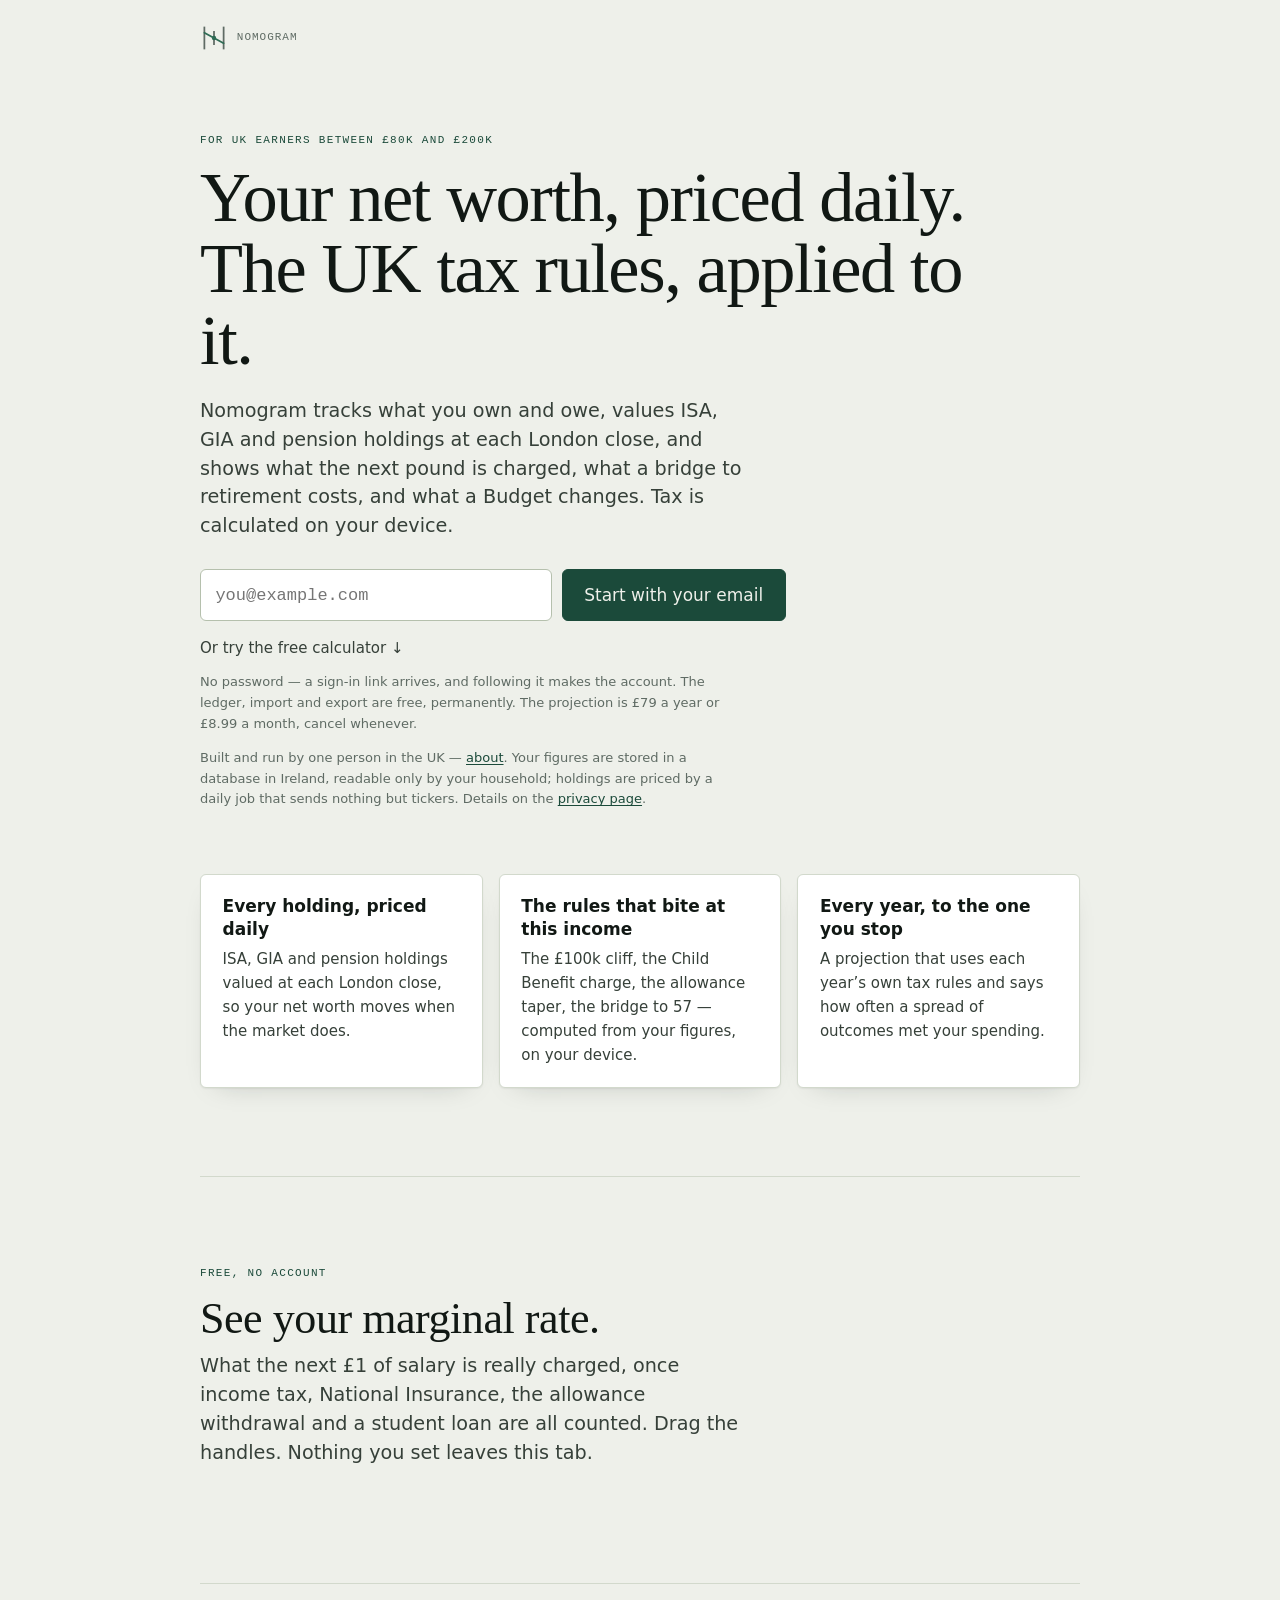
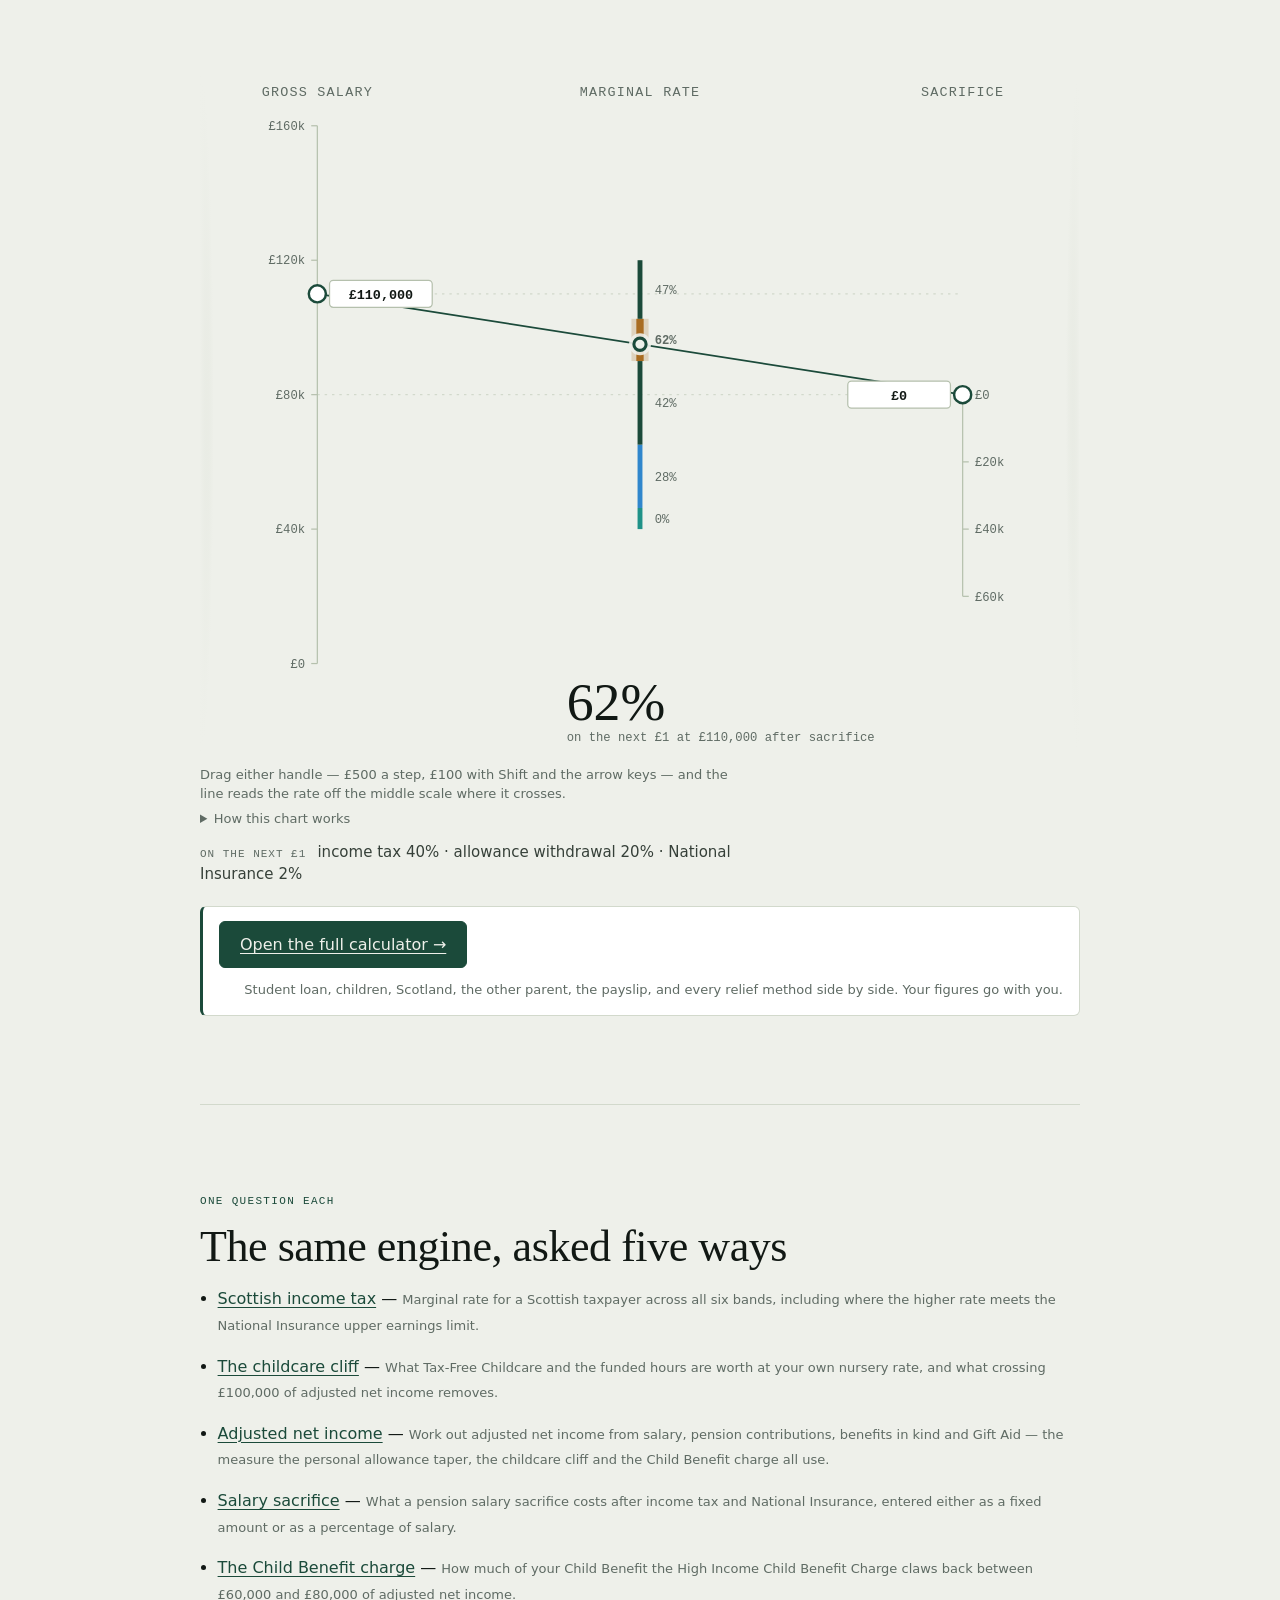
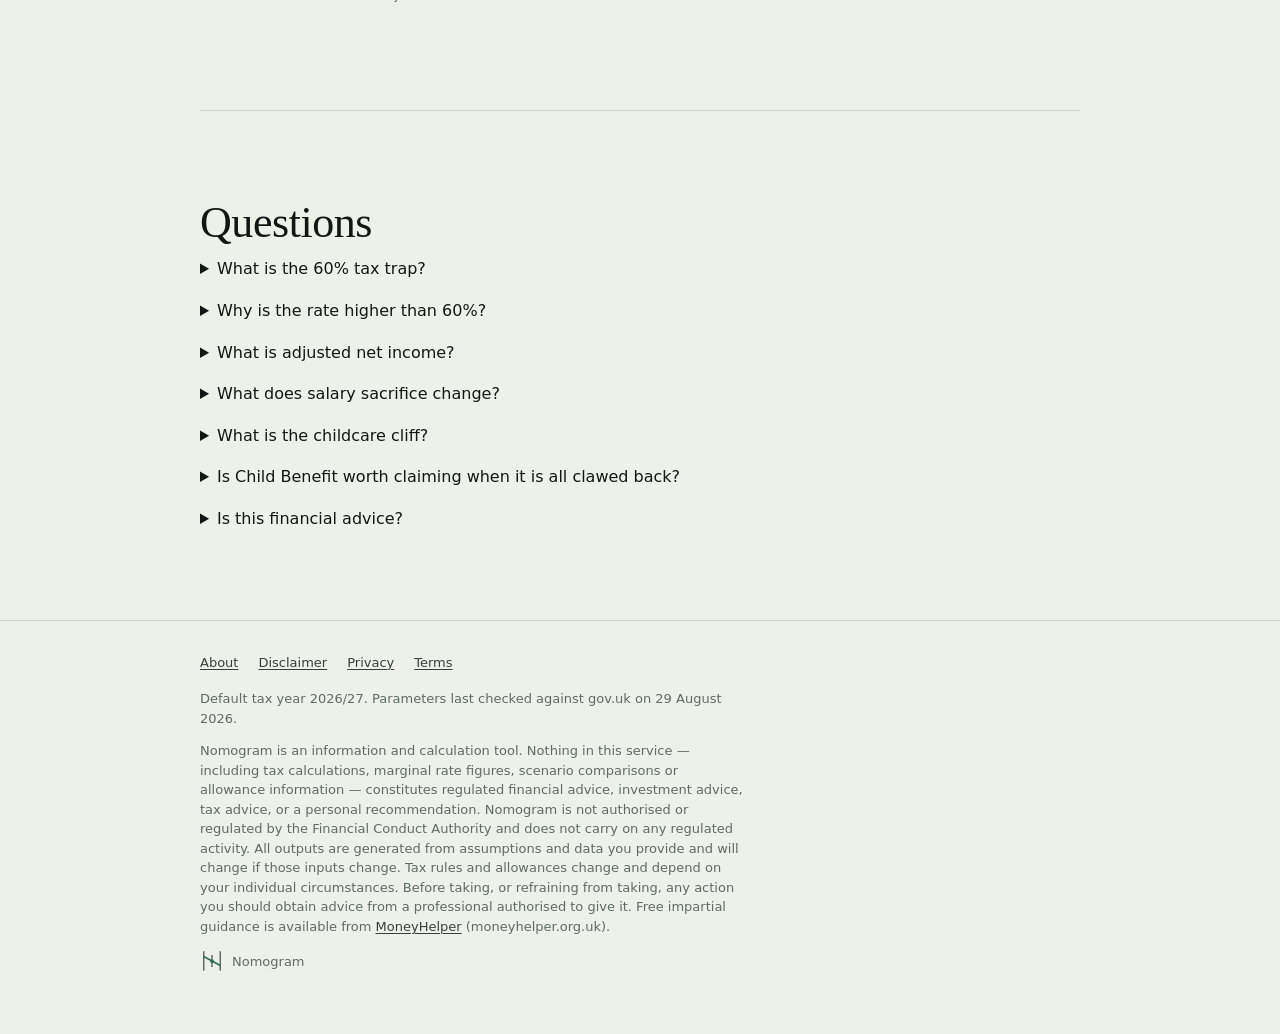
==== commit 441032f3: "Home hands the calculator over; nomogram fits a phone; one-off pay" ====
--- a/index.html
+++ b/index.html
@@ -1 +1 @@
-<!DOCTYPE html><!--fJwo9k1Pii79Kc_4ITIuK--><html lang="en-GB" class="__variable_315a98 __variable_1bc20f __variable_46fe82" style="--font-display:var(--font-display-loaded), ui-serif, Georgia, serif;--font-sans:var(--font-sans-loaded), ui-sans-serif, system-ui, sans-serif;--font-mono:var(--font-mono-loaded), ui-monospace, Menlo, monospace"><head><meta charSet="utf-8"/><meta name="viewport" content="width=device-width, initial-scale=1"/><link rel="preload" href="/_next/static/media/26d4368bf94c0ec4-s.p.woff2" as="font" crossorigin="" type="font/woff2"/><link rel="preload" href="/_next/static/media/98e207f02528a563-s.p.woff2" as="font" crossorigin="" type="font/woff2"/><link rel="preload" href="/_next/static/media/d3ebbfd689654d3a-s.p.woff2" as="font" crossorigin="" type="font/woff2"/><link rel="preload" href="/_next/static/media/e6099e249fd938cc-s.p.woff2" as="font" crossorigin="" type="font/woff2"/><link rel="stylesheet" href="/_next/static/css/9e227888cf4c6ab1.css" data-precedence="next"/><link rel="preload" as="script" fetchPriority="low" href="/_next/static/chunks/webpack-f4344baa64282e38.js"/><script src="/_next/static/chunks/c5c04770-f5ee545c45f72629.js" async=""></script><script src="/_next/static/chunks/489-721d8b015c2c4524.js" async=""></script><script src="/_next/static/chunks/main-app-504a67f4fecad4cb.js" async=""></script><script src="/_next/static/chunks/103-1f6cc3c786203286.js" async=""></script><script src="/_next/static/chunks/app/layout-245c6f2715d57137.js" async=""></script><script src="/_next/static/chunks/524-ac5d7bf517bad09b.js" async=""></script><script src="/_next/static/chunks/app/page-e281b08d0baec813.js" async=""></script><meta name="next-size-adjust" content=""/><title>Nomogram — your financial position, priced daily, read against every UK tax rule</title><meta name="description" content="Track what you own and owe, value ISA, GIA and pension holdings at each London close, and see what the next £1 is charged — the 60% band, the £100k childcare cliff, the Child Benefit charge. Free marginal tax rate calculator included. Calculated on your device."/><meta name="application-name" content="Nomogram"/><meta name="keywords" content="60% tax trap,£100k tax calculator,marginal tax rate calculator UK,personal allowance taper,salary sacrifice calculator,childcare cliff £100,000,Scottish income tax calculator"/><meta name="robots" content="index, follow"/><meta property="og:title" content="Nomogram — your financial position, priced daily"/><meta property="og:description" content="Holdings valued at each close, every UK tax rule that applies to you, and a projection to the year you stop. Free marginal rate calculator included."/><meta property="og:site_name" content="Nomogram"/><meta property="og:locale" content="en_GB"/><meta property="og:image:alt" content="The marginal rate on the next £1 of UK salary, from £0 to £160,000, with the band where the personal allowance is withdrawn picked out."/><meta property="og:image:type" content="image/png"/><meta property="og:image" content="https://nomogram.uk/opengraph-image?9626bb7cdd72bed1"/><meta property="og:image:width" content="1200"/><meta property="og:image:height" content="630"/><meta property="og:type" content="website"/><meta name="twitter:card" content="summary_large_image"/><meta name="twitter:title" content="Nomogram — your financial position, priced daily"/><meta name="twitter:description" content="Every holding priced, every rule applied, calculated on your device."/><meta name="twitter:image:alt" content="The marginal rate on the next £1 of UK salary, from £0 to £160,000, with the band where the personal allowance is withdrawn picked out."/><meta name="twitter:image:type" content="image/png"/><meta name="twitter:image" content="https://nomogram.uk/opengraph-image?9626bb7cdd72bed1"/><meta name="twitter:image:width" content="1200"/><meta name="twitter:image:height" content="630"/><link rel="icon" href="/icon.svg"/><script src="/_next/static/chunks/polyfills-42372ed130431b0a.js" noModule=""></script></head><body><div hidden=""><!--$--><!--/$--></div><a href="#calculator" class="skip-link">Skip to the calculator</a><script type="application/ld+json">{"@context":"https://schema.org","@type":"FAQPage","mainEntity":[{"@type":"Question","name":"What is the 60% tax trap?","acceptedAnswer":{"@type":"Answer","text":"It is the effect of the personal allowance being withdrawn. Above a threshold of adjusted net income, the allowance falls by £1 for every £2 earned. That makes £1.50 of every extra £1 taxable, so income taxed at the higher rate is charged at one and a half times that rate over the band."}},{"@type":"Question","name":"Why is the rate higher than 60%?","acceptedAnswer":{"@type":"Answer","text":"National Insurance is charged on top, at the rate that applies above the upper earnings limit. A student loan adds its own percentage. The combined figure is what actually comes out of the next pound."}},{"@type":"Question","name":"What is adjusted net income?","acceptedAnswer":{"@type":"Answer","text":"Total income less reliefs, less gross relief-at-source pension contributions, less gross Gift Aid donations. It is the measure the personal allowance withdrawal, the High Income Child Benefit Charge and the childcare cliff all run on. It is not the same as salary, and it is not the same as taxable income."}},{"@type":"Question","name":"What does salary sacrifice change?","acceptedAnswer":{"@type":"Answer","text":"Sacrificed pay is never received, so it is not in adjusted net income, not in taxable pay, and not in earnings for National Insurance or student loan purposes. Relief-at-source and net-pay pension contributions reduce adjusted net income too, but leave National Insurance and student loan repayments alone."}},{"@type":"Question","name":"What is the childcare cliff?","acceptedAnswer":{"@type":"Answer","text":"Tax-Free Childcare and the funded hours both require adjusted net income at or below a threshold, for each parent. One pound over, for either parent, removes both schemes for both parents and all children. It is a discontinuity rather than a taper, so it has no marginal rate."}},{"@type":"Question","name":"Is Child Benefit worth claiming when it is all clawed back?","acceptedAnswer":{"@type":"Answer","text":"A full clawback makes the award and the charge cancel out in money terms. Claiming still does two things the charge does not touch: the claimant receives National Insurance credits that count towards the State Pension for years spent caring rather than earning, and the child is issued a National Insurance number automatically before turning 16. A claim can also be made with payments opted out, which keeps both effects with no charge to repay."}},{"@type":"Question","name":"Is this financial advice?","acceptedAnswer":{"@type":"Answer","text":"No. Nomogram is an information and calculation tool. It computes what a set of figures produces under the rules for a tax year. It is not authorised or regulated by the Financial Conduct Authority and it does not make personal recommendations."}}]}</script><main class="shell"><header class="section" style="padding-bottom:0;padding-top:1.5rem"><p class="eyebrow" style="display:flex;align-items:center;gap:0.55rem;margin:0"><svg width="28" height="28" viewBox="0 0 32 32" fill="none" role="presentation" aria-hidden="true"><line x1="5" y1="4" x2="5" y2="28" stroke="currentColor" stroke-width="2" stroke-linecap="square"></line><line x1="16" y1="9" x2="16" y2="23" stroke="currentColor" stroke-width="2" stroke-linecap="square"></line><line x1="27" y1="4" x2="27" y2="28" stroke="currentColor" stroke-width="2" stroke-linecap="square"></line><line x1="5" y1="10" x2="27" y2="22" stroke="var(--green-2)" stroke-width="2" stroke-linecap="round"></line><circle cx="16" cy="16" r="2.5" fill="var(--green-2)"></circle></svg> Nomogram</p></header><section class="section landing" aria-labelledby="landing-heading"><span class="kicker">For UK earners between £80k and £200k</span><h1 id="landing-heading" class="landing-title">Your whole financial position, priced every day and read against every rule that applies to it.</h1><p class="lede">Nomogram tracks what you own and owe, values your holdings at each close, and shows what the next pound is charged, what a bridge to retirement costs, and what a Budget changes. Calculated on your device, never on a server.</p><form class="landing-actions" action="https://app.nomogram.uk/sign-in" method="get"><label class="visually-hidden" for="landing-email">Email address</label><input id="landing-email" type="email" inputMode="email" autoComplete="email" placeholder="you@example.com" name="email" value=""/><button type="submit" class="button">Start with your email</button><a href="#calculator" class="landing-secondary">Or try the free calculator ↓</a></form><p class="field-hint" style="margin-top:0.75rem">No password. A sign-in link arrives; following it makes the account.</p><ul class="feature-strip" aria-label="What Nomogram does"><li class="feature"><h3>Every holding, priced daily</h3><p>ISA, GIA and pension holdings valued at each London close, so your net worth moves when the market does.</p></li><li class="feature"><h3>Every rule that applies to you</h3><p>The £100k cliff, the Child Benefit charge, the tapered allowance, the bridge to 57 — computed from your figures, on your device.</p></li><li class="feature"><h3>Every year, to the one you stop</h3><p>A projection that uses each year’s own tax rules and says how often a spread of outcomes met your spending.</p></li></ul></section><section class="section" id="calculator" aria-labelledby="calculator-heading"><span class="kicker">Free, no account</span><h2 id="calculator-heading">See your marginal rate.</h2><p class="lede">What the next £1 of salary is really charged, once income tax, National Insurance, the allowance withdrawal and a student loan are all counted. England, Wales, Northern Ireland and Scotland.</p></section><section class="section" aria-label="Marginal rate nomogram"><figure style="margin:0"><div class="chart-scroll"><svg viewBox="0 0 720 560" role="img" aria-labelledby="nomogram-title nomogram-desc" style="touch-action:none;width:100%"><title id="nomogram-title">Marginal rate nomogram for 2026/27</title><desc id="nomogram-desc">A straightedge laid from £110,000 of gross salary on the left scale, through £0 of salary sacrifice on the right scale, crosses the middle scale at £110,000 of income after sacrifice, where the marginal rate is 62%.</desc><text x="96" y="20" class="eyebrow" text-anchor="middle" fill="currentColor">GROSS SALARY</text><text x="360" y="20" class="eyebrow" text-anchor="middle" fill="currentColor">MARGINAL RATE</text><text x="624" y="20" class="eyebrow" text-anchor="middle" fill="currentColor">SACRIFICE</text><line x1="96" y1="181.5" x2="624" y2="181.5" stroke="var(--line)" stroke-width="1" stroke-dasharray="2 4"></line><line x1="96" y1="264" x2="624" y2="264" stroke="var(--line)" stroke-width="1" stroke-dasharray="2 4"></line><line x1="96" y1="44" x2="96" y2="484" class="scale-rule"></line><g><line x1="91" y1="484" x2="96" y2="484" class="tick"></line><text x="86" y="487.5" class="tick-label" text-anchor="end">£0</text></g><g><line x1="91" y1="374" x2="96" y2="374" class="tick"></line><text x="86" y="377.5" class="tick-label" text-anchor="end">£40k</text></g><g><line x1="91" y1="264" x2="96" y2="264" class="tick"></line><text x="86" y="267.5" class="tick-label" text-anchor="end">£80k</text></g><g><line x1="91" y1="154" x2="96" y2="154" class="tick"></line><text x="86" y="157.5" class="tick-label" text-anchor="end">£120k</text></g><g><line x1="91" y1="44" x2="96" y2="44" class="tick"></line><text x="86" y="47.5" class="tick-label" text-anchor="end">£160k</text></g><line x1="360" y1="154" x2="360" y2="374" class="scale-rule"></line><g><line x1="360" y1="356.71625" x2="360" y2="374" stroke="var(--cat-4)" stroke-width="4" stroke-linecap="butt"></line><text x="372" y="368.858125" class="tick-label" font-weight="400">0%</text></g><g><line x1="360" y1="304.87874999999997" x2="360" y2="356.71625" stroke="var(--cat-2)" stroke-width="4" stroke-linecap="butt"></line><text x="372" y="334.2975" class="tick-label" font-weight="400">28%</text></g><g><line x1="360" y1="236.5" x2="360" y2="304.87874999999997" stroke="var(--cat-1)" stroke-width="4" stroke-linecap="butt"></line><text x="372" y="274.189375" class="tick-label" font-weight="400">42%</text></g><g><line x1="360" y1="201.9325" x2="360" y2="236.5" stroke="var(--ochre)" stroke-width="14" stroke-linecap="butt" opacity="0.22"></line><line x1="360" y1="201.9325" x2="360" y2="236.5" stroke="var(--ochre)" stroke-width="6" stroke-linecap="butt"></line><text x="372" y="222.71625" class="tick-label" font-weight="600">62%</text></g><g><line x1="360" y1="154" x2="360" y2="201.9325" stroke="var(--cat-1)" stroke-width="4" stroke-linecap="butt"></line><text x="372" y="181.46625" class="tick-label" font-weight="400">47%</text></g><line x1="624" y1="264" x2="624" y2="429" class="scale-rule"></line><g><line x1="624" y1="264" x2="629" y2="264" class="tick"></line><text x="634" y="267.5" class="tick-label">£0</text></g><g><line x1="624" y1="319" x2="629" y2="319" class="tick"></line><text x="634" y="322.5" class="tick-label">£20k</text></g><g><line x1="624" y1="374" x2="629" y2="374" class="tick"></line><text x="634" y="377.5" class="tick-label">£40k</text></g><g><line x1="624" y1="429" x2="629" y2="429" class="tick"></line><text x="634" y="432.5" class="tick-label">£60k</text></g><line x1="96" y1="181.5" x2="624" y2="264" class="index-line"></line><circle cx="360" cy="222.75" r="9" fill="var(--ground)" opacity="0.9"></circle><circle cx="360" cy="222.75" r="5" fill="var(--ground)" stroke="var(--green)" stroke-width="2.5"></circle><text x="300" y="530" text-anchor="start" font-family="var(--font-display)" font-size="44" fill="var(--ink)">62%</text><text x="300" y="547" text-anchor="start" class="tick-label">on the next £1 at £110,000 after sacrifice</text><g role="slider" tabindex="0" aria-label="Gross salary" aria-valuemin="0" aria-valuemax="160000" aria-valuenow="110000" aria-valuetext="£110,000" class="handle"><circle cx="96" cy="181.5" r="11" fill="transparent" stroke="none"></circle><circle cx="96" cy="181.5" r="7" fill="var(--surface)" stroke="var(--green)" stroke-width="2"></circle></g><g role="slider" tabindex="0" aria-label="Pension salary sacrifice" aria-valuemin="0" aria-valuemax="60000" aria-valuenow="0" aria-valuetext="£0" class="handle"><circle cx="624" cy="264" r="11" fill="transparent" stroke="none"></circle><circle cx="624" cy="264" r="7" fill="var(--surface)" stroke="var(--green)" stroke-width="2"></circle></g><g class="handle-value" aria-hidden="true"><rect x="106" y="170.5" width="84" height="22" rx="3" fill="var(--surface)" stroke="var(--line-2)"></rect><text x="148" y="185.5" text-anchor="middle" class="handle-value-text">£110,000</text></g><g class="handle-value" aria-hidden="true"><rect x="530" y="253" width="84" height="22" rx="3" fill="var(--surface)" stroke="var(--line-2)"></rect><text x="572" y="268" text-anchor="middle" class="handle-value-text">£0</text></g></svg></div><figcaption class="disclaimer" style="margin-top:0.5rem">Drag either handle — £500 a step, £100 with Shift and the arrow keys — and the line reads the rate off the middle scale where it crosses.<!-- --> <!-- --> <span class="scroll-hint">On a narrow screen the instrument is wider than the page: scroll it sideways to reach the sacrifice scale.</span><details style="margin-top:0.35rem"><summary>How this chart works</summary><span style="display:block;margin-top:0.35rem">The middle scale is graduated in income after the contribution. With a fixed <em>sacrifice</em>, the next £1 of salary raises adjusted net income, National-Insurance-able pay and student loan earnings by the same £1, so one scale answers for every salary-and-sacrifice pair and it can read the combined rate.<!-- --> Because a straight line between two points crosses at their midpoint, the middle scale is drawn at half the spacing of the outer two — a property of the geometry, not a styling choice. The identity holds for a fixed-amount sacrifice only; a percentage-of-salary sacrifice would need a different drawing.</span></details></figcaption></figure><div class="actions"><button type="button" class="button">Save these figures</button><span class="actions-count">Change anything above, save again, and the two sit side by side.</span></div></section><section class="section" id="calculator" aria-labelledby="inputs-heading"><div class="grid-2"><div><h2 id="inputs-heading">Your figures</h2><p class="disclaimer" style="margin-bottom:1.5rem">Everything below is yours to set. Nothing is stored and nothing is sent anywhere — the arithmetic runs in this browser tab.</p><form><div><div class="field"><label class="field-label" for="salary"><span>Gross salary</span><span class="figure">£110,000</span></label><input id="salary" type="range" min="0" max="16000000" step="25000" aria-describedby="salary-hint" value="11000000"/><input type="number" inputMode="numeric" min="0" step="100" aria-label="Gross salary in pounds" style="margin-top:0.4rem" value="110000"/><span class="field-hint" id="salary-hint">Before any deductions. Bonus included, if you want the year’s total.</span></div><div class="field"><label class="field-label" for="sacrifice"><span>Pension salary sacrifice</span><span class="figure">£0</span></label><input id="sacrifice" type="range" min="0" max="6000000" step="25000" aria-describedby="sacrifice-hint" value="0"/><div style="display:flex;gap:0.5rem;margin-top:0.4rem;flex-wrap:wrap"><input type="number" inputMode="numeric" min="0" step="100" aria-label="Pension salary sacrifice in pounds" style="flex:1 1 8rem" value="0"/><button type="button" class="link-button">Enter as a percentage</button></div><span class="field-hint" id="sacrifice-hint">Pay given up for an employer pension contribution. The slider stops at the annual allowance, <!-- -->£60,000<!-- -->.</span></div><fieldset><legend>Where you pay income tax</legend><div class="choice"><label><input type="radio" name="jurisdiction" checked="" value="england-wales-ni"/>England, Wales &amp; NI</label><label><input type="radio" name="jurisdiction" value="scotland"/>Scotland</label></div></fieldset><div class="grid-2"><div class="field"><label class="field-label" for="loan"><span>Student loan</span></label><select id="loan"><option value="none" selected="">None</option><option value="plan1">Plan 1</option><option value="plan2">Plan 2</option><option value="plan4">Plan 4 (Scotland)</option><option value="plan5">Plan 5</option></select><label style="display:inline-flex;align-items:center;gap:0.4rem;margin-top:0.6rem;font-size:0.9375rem"><input type="checkbox"/>Postgraduate loan as well</label></div><div class="field"><label class="field-label" for="year"><span>Tax year</span></label><select id="year"><option value="2026-27" selected="">2026/27</option><option value="2027-28">2027/28<!-- --> — announced</option><option value="2028-29">2028/29<!-- --> — announced</option><option value="2029-30">2029/30<!-- --> — announced</option><option value="2030-31">2030/31<!-- --> — projected</option></select></div></div><fieldset><legend>How the pension is paid, and other benefits</legend><div class="field" style="margin-bottom:0.75rem"><label class="field-label" for="relief-method"><span>How your pension contribution is made</span></label><select id="relief-method"><option value="salary-sacrifice" selected="">Salary sacrifice</option><option value="net-pay">Net pay arrangement</option><option value="relief-at-source">Relief at source</option></select><span class="field-hint">Your payslip says which. They cost very different amounts.</span></div><div class="field" style="margin-bottom:0.75rem"><label class="field-label" for="other-sac"><span>Other salary sacrifice a year</span></label><input id="other-sac" type="number" min="0" step="100" placeholder="0" value=""/><span class="field-hint">Cycle to work, an EV scheme, a workplace nursery.</span></div><div class="field" style="margin-bottom:0.75rem"><label class="field-label" for="bik"><span>Taxable benefits in kind a year</span></label><input id="bik" type="number" min="0" step="100" placeholder="0" value=""/><span class="field-hint">The cash equivalent on your P11D. It counts towards every threshold.</span></div></fieldset><fieldset><legend>Children</legend><div class="grid-2"><div class="field" style="margin-bottom:0.75rem"><label class="field-label" for="children"><span>Under 12</span></label><input id="children" type="number" min="0" max="12" value=""/><span class="field-hint">The age range for Tax-Free Childcare.</span></div><div class="field" style="margin-bottom:0.75rem"><label class="field-label" for="funded"><span>Of those, aged 9 months to 4</span></label><input id="funded" type="number" min="0" max="0" value=""/><span class="field-hint">The age range for the funded hours.</span></div></div><div class="field" style="margin-bottom:0.75rem"><span class="field-label"><span>What childcare costs you</span></span><div class="segmented" role="group" aria-label="How to enter childcare cost"><button type="button" aria-pressed="true">Per month</button><button type="button" aria-pressed="false">Per hour</button></div></div><div class="grid-2"><div class="field" style="margin-bottom:0.75rem"><label class="field-label" for="nursery-month"><span>Nursery bill a month</span></label><input id="nursery-month" type="number" min="0" step="10" placeholder="0" value=""/><span class="field-hint">What you actually pay, before any funding.</span></div><div class="field" style="margin-bottom:0.75rem"><label class="field-label" for="nursery-hours"><span>Hours a week it buys</span></label><input id="nursery-hours" type="number" min="0" max="80" step="1" placeholder="0" value=""/><span class="field-hint">Needed to turn a monthly bill into an hourly rate — the figure the funded hours are valued at.</span></div></div><p class="field-hint" style="margin-top:-0.25rem;margin-bottom:0.75rem">What you pay, not an average — the funded hours are valued at your rate.</p><div class="field" style="margin-bottom:0.75rem"><label class="field-label" for="cb"><span>Child Benefit received a year</span></label><input id="cb" type="number" min="0" step="1" placeholder="0" value=""/><span class="field-hint">From your award letter, or<!-- --> <a href="https://www.gov.uk/child-benefit-rates" rel="noreferrer">gov.uk</a>.</span></div><div class="field" style="margin-bottom:0.75rem"><label class="field-label" for="partner"><span>The other parent’s salary</span></label><input id="partner" type="number" min="0" step="1000" placeholder="0" value=""/><span class="field-hint">The childcare limit applies to each of you. Blank if there is no second parent.</span></div></fieldset></div></form><div class="actions"><button type="button" class="button">Save these figures</button><span class="actions-count">Change anything above, save again, and the two sit side by side.</span></div></div><div class="stack"><div class="card"><span class="eyebrow" id="rate-heading">Marginal rate on the next £1</span><output class="display" for="salary sacrifice" style="display:block;font-size:clamp(3rem, 9vw, 4.5rem);margin:0.25rem 0 0.75rem">62%</output><table><caption>How that rate is made up</caption><tbody><tr><th scope="row">Income tax</th><td class="figure">40%</td></tr><tr><th scope="row">Personal allowance withdrawal</th><td class="figure">20%</td></tr><tr><th scope="row">National Insurance</th><td class="figure">2%</td></tr><tr><th scope="row">Student loan</th><td class="figure">0%</td></tr><tr><th scope="row">Child Benefit charge</th><td class="figure">0%</td></tr><tr class="total"><td>Combined</td><td class="figure">62%</td></tr></tbody></table><p class="disclaimer" style="margin-top:0.75rem;margin-bottom:0">Figures are calculated from the assumptions you entered and are illustrative only. They are not a forecast and not a personal recommendation.</p></div><div class="card"><div class="card-head"><span class="eyebrow">At these figures</span></div><table><tbody><tr><th scope="row">Adjusted net income</th><td class="figure">£110,000</td></tr><tr><th scope="row">Personal allowance</th><td class="figure">£7,570</td></tr><tr><th scope="row">Net income</th><td class="figure">£72,357</td></tr></tbody></table></div><div class="card"><span class="eyebrow">Your month</span><output class="display" style="display:block;font-size:clamp(2.25rem, 7vw, 3.25rem);margin:0.25rem 0 0.25rem">£6,030</output><p class="field-hint" style="margin-top:0">into your account each month — <!-- -->£72,357<!-- --> a year</p><table style="margin-top:1rem"><caption>A month, as a payslip would set it out</caption><tbody><tr><th scope="row" style="font-weight:400">Contractual pay</th><td class="figure" style="font-weight:400">£9,166.67</td></tr><tr><th scope="row" style="font-weight:400">Income tax</th><td class="figure" style="font-weight:400">−<!-- -->£2,786.00</td></tr><tr><th scope="row" style="font-weight:400">National Insurance</th><td class="figure" style="font-weight:400">−<!-- -->£350.88</td></tr><tr><th scope="row" style="font-weight:600">Into your account</th><td class="figure" style="font-weight:600">£6,029.78</td></tr><tr><th scope="row">Deducted altogether</th><td class="figure">−<!-- -->£3,136.88</td></tr></tbody></table><p class="disclaimer" style="margin-top:0.75rem;margin-bottom:0">A twelfth of the year, which is what to budget against. A real payslip will differ: income tax is worked out cumulatively across the year, and National Insurance is charged on each pay period on its own — so a month containing a bonus is not a twelfth of anything.</p></div></div></div></section><section class="section" aria-labelledby="curve-heading"><h2 id="curve-heading">The whole curve</h2><p>Where the rate goes across the range, and where these figures sit on it.</p><figure style="margin:0"><div class="chart-scroll"><svg viewBox="0 0 720 300" role="img" aria-labelledby="curve-title curve-desc"><title id="curve-title">Marginal rate on the next £1 of gross salary</title><desc id="curve-desc">A step chart from £0 to £160k of gross salary. The shaded band between £100,000 and £125,140 of adjusted net income is where the personal allowance is withdrawn. The current position is £110,000, where the marginal rate is 62%.</desc><rect x="458.5" y="18" width="103.70249999999999" height="244" fill="var(--ochre-wash)"></rect><g><line x1="46" y1="262" x2="706" y2="262" stroke="var(--line)" stroke-width="1"></line><text x="38" y="265.5" class="tick-label" text-anchor="end">0%</text></g><g><line x1="46" y1="192.28571428571428" x2="706" y2="192.28571428571428" stroke="var(--line)" stroke-width="1"></line><text x="38" y="195.78571428571428" class="tick-label" text-anchor="end">20%</text></g><g><line x1="46" y1="122.57142857142856" x2="706" y2="122.57142857142856" stroke="var(--line)" stroke-width="1"></line><text x="38" y="126.07142857142856" class="tick-label" text-anchor="end">40%</text></g><g><line x1="46" y1="52.85714285714283" x2="706" y2="52.85714285714283" stroke="var(--line)" stroke-width="1"></line><text x="38" y="56.35714285714283" class="tick-label" text-anchor="end">60%</text></g><text x="46" y="278" class="tick-label" text-anchor="start">£0</text><text x="211" y="278" class="tick-label" text-anchor="middle">£40k</text><text x="376" y="278" class="tick-label" text-anchor="middle">£80k</text><text x="541" y="278" class="tick-label" text-anchor="middle">£120k</text><text x="706" y="278" class="tick-label" text-anchor="middle">£160k</text><path d="M 46 262 L 97.85125 262 L 97.85125 164.39999999999998 L 253.36375 164.39999999999998 L 253.36375 115.6 L 458.5 115.6 L 458.5 45.88571428571427 L 562.2025 45.88571428571427 L 562.2025 98.17142857142855 L 706 98.17142857142855" fill="none" stroke="var(--green)" stroke-width="2" stroke-linejoin="miter"></path><g><line x1="458.5" y1="18" x2="458.5" y2="262" stroke="var(--line-2)" stroke-width="1" stroke-dasharray="3 3"></line><text x="463.5" y="29" class="tick-label" fill="var(--muted)">childcare cliff</text></g><g class="position-marker"><line x1="499.75" y1="18" x2="499.75" y2="262" stroke="var(--ink-2)" stroke-width="1"></line><circle cx="499.75" cy="45.88571428571427" r="4.5" fill="var(--ink)"></circle></g><line x1="46" y1="262" x2="706" y2="262" stroke="var(--line-2)"></line><text x="706" y="294" class="tick-label" text-anchor="end">gross salary</text></svg></div><figcaption class="disclaimer" style="margin-top:0.5rem">At £110,000, the rate on the next £1 is 62%.<!-- --> <!-- -->The shaded band is where the personal allowance is withdrawn at £1 for every £2 of adjusted net income. The dashed line is the childcare cliff, which is a discontinuity rather than a rate — one pound across it removes an entitlement outright, so it has no marginal rate to draw.</figcaption></figure></section><section class="section" aria-labelledby="warnings-heading"><h2 id="warnings-heading">Thresholds in play</h2><p>Facts about where these figures sit relative to the thresholds in the rules.</p><div><div class="notice notice-warning"><strong class="notice-title">Personal allowance being withdrawn</strong><span>Adjusted net income is inside the personal allowance taper, so £1 of allowance is withdrawn for every £2 of further income.</span></div></div></section><section class="section" aria-labelledby="compare-heading"><h2 id="compare-heading">Compare scenarios</h2><p style="max-width:var(--measure)">Save the figures above, change them, and save again. Nothing is stored anywhere — these live in this tab until you reload.</p><div class="actions"><button type="button" class="button">Save these figures</button><span class="actions-count">Change anything above, save again, and the two sit side by side.</span></div><div class="empty"><p>Nothing saved yet. Set the figures above to something you want to keep, then add it — and change them and add another. Two or more can be compared here.</p></div></section><section class="section" aria-labelledby="breakdown-heading"><h2 id="breakdown-heading">The full breakdown</h2><p>Where the year’s gross pay goes, then every figure in it itemised.</p><figure style="margin:0 0 1.5rem"><div class="where-bar" role="img" aria-label="Of £110,000 gross, £72,357 is kept — £72,357 as pay and £0 into a pension — and £37,643 is deducted."><span class="where-slice" style="width:65.77945454545454%;background:var(--cat-1)" title="Take-home: £72,357"></span><span class="where-slice" style="width:30.39272727272727%;background:var(--cat-7)" title="Income tax: £33,432"></span><span class="where-slice" style="width:3.8278181818181816%;background:var(--cat-5)" title="National Insurance: £4,211"></span></div><ul class="where-legend"><li><span class="where-swatch" style="background:var(--cat-1)" aria-hidden="true"></span><span class="where-label">Take-home<span class="field-hint">after everything below</span></span><span class="where-figure">£72,357<span class="field-hint">65.8%</span></span></li><li><span class="where-swatch" style="background:var(--cat-7)" aria-hidden="true"></span><span class="where-label">Income tax</span><span class="where-figure">£33,432<span class="field-hint">30.4%</span></span></li><li><span class="where-swatch" style="background:var(--cat-5)" aria-hidden="true"></span><span class="where-label">National Insurance<span class="field-hint">your share; the employer pays more</span></span><span class="where-figure">£4,211<span class="field-hint">3.8%</span></span></li></ul><figcaption class="disclaimer">Of <!-- -->£110,000<!-- --> gross, you keep <!-- -->£72,357<!-- --> —<!-- --> <!-- -->65.8%<!-- --> — counting the pension as kept, because it is your money held somewhere you cannot reach yet. The table below has every figure exactly.</figcaption></figure><div class="stack"><table><caption>Income tax, National Insurance and student loan for <!-- -->2026/27<!-- -->,<!-- --> <!-- -->England, Wales &amp; NI<!-- -->. National Insurance is shown on an annual basis, which is how a whole year is assessed — a single payslip is worked out period by period and will not match a twelfth of this.</caption><tbody><tr><th scope="row">Gross salary</th><td class="figure">£110,000.00</td></tr><tr><th scope="row">Total income for tax</th><td class="figure">£110,000.00</td></tr><tr><th scope="row">Adjusted net income<span class="field-hint">What the allowance taper, the child benefit charge and the childcare cliff all run on.</span></th><td class="figure">£110,000.00</td></tr><tr><th scope="row">Personal allowance</th><td class="figure">£12,570.00</td></tr><tr class="subtle"><th scope="row">Withdrawn by the taper</th><td class="figure">−<!-- -->£5,000.00</td></tr><tr><th scope="row">Personal allowance remaining</th><td class="figure">£7,570.00</td></tr><tr><th scope="row">Taxable income</th><td class="figure">£102,430.00</td></tr></tbody></table><table><caption>Income tax by band</caption><thead><tr><th scope="col">Band</th><th scope="col" class="figure">Rate</th><th scope="col" class="figure">Income</th><th scope="col" class="figure">Tax</th></tr></thead><tbody><tr><th scope="row" style="text-transform:capitalize;font-weight:400">basic</th><td class="figure">20%</td><td class="figure">£37,700.00</td><td class="figure">£7,540.00</td></tr><tr><th scope="row" style="text-transform:capitalize;font-weight:400">higher</th><td class="figure">40%</td><td class="figure">£64,730.00</td><td class="figure">£25,892.00</td></tr><tr class="total"><td colSpan="3">Income tax</td><td class="figure">£33,432.00</td></tr></tbody></table><table><caption>National Insurance by band, annual basis</caption><thead><tr><th scope="col">Band</th><th scope="col" class="figure">Rate</th><th scope="col" class="figure">Earnings</th><th scope="col" class="figure">Contributions</th></tr></thead><tbody><tr><th scope="row" style="font-weight:400">employee main</th><td class="figure">8%</td><td class="figure">£37,700.00</td><td class="figure">£3,016.00</td></tr><tr><th scope="row" style="font-weight:400">employee upper</th><td class="figure">2%</td><td class="figure">£59,730.00</td><td class="figure">£1,194.60</td></tr><tr><th scope="row" style="font-weight:400">employer secondary</th><td class="figure">15%</td><td class="figure">£105,000.00</td><td class="figure">£15,750.00</td></tr><tr class="total"><td colSpan="3">Employee National Insurance</td><td class="figure">£4,210.60</td></tr><tr class="subtle"><td colSpan="3">Employer National Insurance</td><td class="figure">£15,750.00</td></tr></tbody></table><table><caption>What is taken, and what is left</caption><tbody><tr><th scope="row">Income tax</th><td class="figure">£33,432.00</td></tr><tr><th scope="row">Employee National Insurance</th><td class="figure">£4,210.60</td></tr><tr class="total"><td>Net income</td><td class="figure">£72,357.40</td></tr><tr class="subtle"><td>Effective rate on total income</td><td class="figure">34.22%</td></tr><tr class="subtle"><td>Marginal rate on the next £1</td><td class="figure">62%</td></tr></tbody></table><details><summary>Where these figures come from</summary><div class="stack" style="margin-top:0.75rem"><p class="disclaimer">Computed by <code>@nomogram/tax-engine</code> against the <!-- -->2026/27<!-- --> <!-- -->parameter set, which is<!-- --> <!-- -->in force<!-- -->. Parameters last checked against gov.uk on<!-- --> <!-- -->29 August 2026<!-- -->.</p><table><caption>The parameters this calculation used</caption><tbody><tr><th scope="row">Personal allowance</th><td class="figure">£12,570</td></tr><tr><th scope="row">Withdrawn from</th><td class="figure">£100,000</td></tr><tr><th scope="row">National Insurance primary threshold</th><td class="figure">£12,570</td></tr><tr><th scope="row">Upper earnings limit</th><td class="figure">£50,270</td></tr><tr><th scope="row">Annual allowance</th><td class="figure">£60,000</td></tr><tr><th scope="row">Childcare cliff</th><td class="figure">£100,000</td></tr></tbody></table><p class="disclaimer">Sources:<!-- --> <a href="https://www.gov.uk/government/publications/rates-and-allowances-income-tax" rel="noreferrer">income tax rates and allowances</a>,<!-- --> <a href="https://www.gov.uk/guidance/rates-and-thresholds-for-employers-2026-to-2027" rel="noreferrer">National Insurance thresholds</a>,<!-- --> <a href="https://www.gov.uk/guidance/pension-schemes-rates" rel="noreferrer">pension allowances</a>.</p></div></details></div></section><section class="section" aria-labelledby="explainer-heading"><span class="kicker">Reference</span><h2 id="explainer-heading">How the rules work</h2><p class="disclaimer" style="margin-bottom:1.5rem">General information for the default tax year. Not about the figures above.</p><div class="stack"><h3>The withdrawal band</h3><p>The personal allowance is <!-- -->£12,570<!-- -->. Above<!-- --> <!-- -->£100,000<!-- --> of adjusted net income it falls by £1 for every £2, and by<!-- --> <!-- -->£125,140<!-- --> there is none left. Over that band every extra £1 of income makes £1.50 taxable, so the higher rate applies to one and a half pounds rather than one.</p><p>For a salary of <!-- -->£110,000<!-- --> in <!-- -->2026/27<!-- --> in England, that works out at <!-- -->40%<!-- --> of income tax plus<!-- --> <!-- -->20%<!-- --> from the withdrawal plus<!-- --> <!-- -->2%<!-- --> of National Insurance:<!-- --> <strong>62%</strong> on the next pound. With a Plan 2 student loan it is <!-- -->71%<!-- -->. A Scottish taxpayer on the same salary faces <!-- -->69.5%<!-- -->, because the Scottish rate the withdrawal multiplies is a different one.</p><h3>Three ways into a pension, and what each one moves</h3><p>All three reduce adjusted net income by the gross contribution, so all three restore personal allowance at the same rate. They differ in everything else.</p><table><caption>What each relief method touches</caption><thead><tr><th scope="col">Method</th><th scope="col">Adjusted net income</th><th scope="col">National Insurance</th><th scope="col">Student loan</th></tr></thead><tbody><tr><th scope="row">Salary sacrifice</th><td>Reduced</td><td>Reduced, employee and employer</td><td>Reduced</td></tr><tr><th scope="row">Relief at source</th><td>Reduced</td><td>Unchanged</td><td>Unchanged</td></tr><tr><th scope="row">Net pay</th><td>Reduced</td><td>Unchanged</td><td>Unchanged</td></tr></tbody></table><p>Sacrificed pay is never received, which is why it leaves the National Insurance and student loan bases as well as the income tax one. The other two are paid out of pay that has already counted for both.</p><h3>The cliff edges</h3><p>The High Income Child Benefit Charge starts at <!-- -->£60,000<!-- --> <!-- -->of adjusted net income and claws back<!-- --> <!-- -->1%<!-- --> of Child Benefit for every<!-- --> <!-- -->£200<!-- --> above it, reaching the whole award at<!-- --> <!-- -->£80,000<!-- -->. It is assessed on the individual with the higher adjusted net income, not on household income.</p><p>Tax-Free Childcare and the funded hours are different in kind. Both require adjusted net income of <!-- -->£100,000<!-- --> or less, for each parent. One pound over that figure, for either parent, removes both schemes for both parents and every child — <!-- -->£2,000<!-- --> per child of Tax-Free Childcare, and <!-- -->30<!-- --> <!-- -->funded hours a week for <!-- -->38<!-- --> weeks. At exactly <!-- -->£100,000<!-- --> the entitlement survives. There is no taper and therefore no marginal rate: the step is the whole entitlement.</p><h3>Scotland</h3><p>Scottish rates apply to non-savings, non-dividend income only. Savings income, dividend income, National Insurance, capital gains and the personal allowance itself are reserved and follow UK-wide rules. That is why a Scottish taxpayer inside the withdrawal band sees a different combined figure: the allowance being withdrawn is the same one, but the rate it is being withdrawn against is not.</p></div></section><section class="section" aria-labelledby="faq-heading"><h2 id="faq-heading">Questions</h2><div class="stack"><details><summary>What is the 60% tax trap?</summary><p style="margin-top:0.5rem">It is the effect of the personal allowance being withdrawn. Above a threshold of adjusted net income, the allowance falls by £1 for every £2 earned. That makes £1.50 of every extra £1 taxable, so income taxed at the higher rate is charged at one and a half times that rate over the band.</p></details><details><summary>Why is the rate higher than 60%?</summary><p style="margin-top:0.5rem">National Insurance is charged on top, at the rate that applies above the upper earnings limit. A student loan adds its own percentage. The combined figure is what actually comes out of the next pound.</p></details><details><summary>What is adjusted net income?</summary><p style="margin-top:0.5rem">Total income less reliefs, less gross relief-at-source pension contributions, less gross Gift Aid donations. It is the measure the personal allowance withdrawal, the High Income Child Benefit Charge and the childcare cliff all run on. It is not the same as salary, and it is not the same as taxable income.</p></details><details><summary>What does salary sacrifice change?</summary><p style="margin-top:0.5rem">Sacrificed pay is never received, so it is not in adjusted net income, not in taxable pay, and not in earnings for National Insurance or student loan purposes. Relief-at-source and net-pay pension contributions reduce adjusted net income too, but leave National Insurance and student loan repayments alone.</p></details><details><summary>What is the childcare cliff?</summary><p style="margin-top:0.5rem">Tax-Free Childcare and the funded hours both require adjusted net income at or below a threshold, for each parent. One pound over, for either parent, removes both schemes for both parents and all children. It is a discontinuity rather than a taper, so it has no marginal rate.</p></details><details><summary>Is Child Benefit worth claiming when it is all clawed back?</summary><p style="margin-top:0.5rem">A full clawback makes the award and the charge cancel out in money terms. Claiming still does two things the charge does not touch: the claimant receives National Insurance credits that count towards the State Pension for years spent caring rather than earning, and the child is issued a National Insurance number automatically before turning 16. A claim can also be made with payments opted out, which keeps both effects with no charge to repay.</p></details><details><summary>Is this financial advice?</summary><p style="margin-top:0.5rem">No. Nomogram is an information and calculation tool. It computes what a set of figures produces under the rules for a tax year. It is not authorised or regulated by the Financial Conduct Authority and it does not make personal recommendations.</p></details></div></section><section class="section" aria-labelledby="email-heading"><h2 id="email-heading">One email, when it is ready</h2><form class="stack"><label class="field-label" for="email" style="display:block">Nomogram is being built into a full planning tool. Tell me when it launches.</label><div style="display:flex;gap:0.5rem;flex-wrap:wrap"><input id="email" type="email" required="" placeholder="you@example.com" autoComplete="email" style="flex:1 1 14rem;max-width:20rem" value=""/><button type="submit" style="font:inherit;font-weight:500;padding:0.4rem 1rem;color:var(--ground);background:var(--green);border:1px solid var(--green);border-radius:var(--radius);cursor:pointer">Notify me</button></div><p class="disclaimer" style="margin:0">By submitting, you consent to one email about the launch. No other messages, no sharing with anyone, and an unsubscribe link on everything.</p></form></section></main><!--$--><!--/$--><footer class="footer"><div class="shell"><ul class="footer-links"><li><a href="/about/">About</a></li><li><a href="/disclaimer/">Disclaimer</a></li><li><a href="/privacy/">Privacy</a></li><li><a href="/terms/">Terms</a></li></ul><p class="disclaimer">Default tax year <!-- -->2026/27<!-- -->. Parameters last checked against gov.uk on <!-- -->29 August 2026<!-- -->.</p><p class="disclaimer">Nomogram is an information and calculation tool. Nothing in this service — including tax calculations, marginal rate figures, scenario comparisons or allowance information — constitutes regulated financial advice, investment advice, tax advice, or a personal recommendation. Nomogram is not authorised or regulated by the Financial Conduct Authority and does not carry on any regulated activity. All outputs are generated from assumptions and data you provide and will change if those inputs change. Tax rules and allowances change and depend on your individual circumstances. Before taking, or refraining from taking, any action you should obtain advice from a professional authorised to give it. Free impartial guidance is available from<!-- --> <a href="https://www.moneyhelper.org.uk" rel="noreferrer">MoneyHelper</a> <!-- -->(moneyhelper.org.uk).</p><p class="disclaimer" style="display:flex;align-items:center;gap:0.5rem"><svg width="24" height="24" viewBox="0 0 32 32" fill="none" role="presentation" aria-hidden="true"><line x1="5" y1="4" x2="5" y2="28" stroke="currentColor" stroke-width="2" stroke-linecap="square"></line><line x1="16" y1="9" x2="16" y2="23" stroke="currentColor" stroke-width="2" stroke-linecap="square"></line><line x1="27" y1="4" x2="27" y2="28" stroke="currentColor" stroke-width="2" stroke-linecap="square"></line><line x1="5" y1="10" x2="27" y2="22" stroke="var(--green-2)" stroke-width="2" stroke-linecap="round"></line><circle cx="16" cy="16" r="2.5" fill="var(--green-2)"></circle></svg> Nomogram</p></div></footer><script src="/_next/static/chunks/webpack-f4344baa64282e38.js" id="_R_" async=""></script><script>(self.__next_f=self.__next_f||[]).push([0])</script><script>self.__next_f.push([1,"1:\"$Sreact.fragment\"\n2:I[2138,[],\"\"]\n3:I[1016,[],\"\"]\n4:I[3103,[\"103\",\"static/chunks/103-1f6cc3c786203286.js\",\"177\",\"static/chunks/app/layout-245c6f2715d57137.js\"],\"\"]\n8:I[6850,[],\"\"]\n:HL[\"/_next/static/media/26d4368bf94c0ec4-s.p.woff2\",\"font\",{\"crossOrigin\":\"\",\"type\":\"font/woff2\"}]\n:HL[\"/_next/static/media/98e207f02528a563-s.p.woff2\",\"font\",{\"crossOrigin\":\"\",\"type\":\"font/woff2\"}]\n:HL[\"/_next/static/media/d3ebbfd689654d3a-s.p.woff2\",\"font\",{\"crossOrigin\":\"\",\"type\":\"font/woff2\"}]\n:HL[\"/_next/static/media/e6099e249fd938cc-s.p.woff2\",\"font\",{\"crossOrigin\":\"\",\"type\":\"font/woff2\"}]\n:HL[\"/_next/static/css/9e227888cf4c6ab1.css\",\"style\"]\n"])</script><script>self.__next_f.push([1,"0:{\"P\":null,\"b\":\"fJwo9k1Pii79Kc_4ITIuK\",\"p\":\"\",\"c\":[\"\",\"\"],\"i\":false,\"f\":[[[\"\",{\"children\":[\"__PAGE__\",{}]},\"$undefined\",\"$undefined\",true],[\"\",[\"$\",\"$1\",\"c\",{\"children\":[[[\"$\",\"link\",\"0\",{\"rel\":\"stylesheet\",\"href\":\"/_next/static/css/9e227888cf4c6ab1.css\",\"precedence\":\"next\",\"crossOrigin\":\"$undefined\",\"nonce\":\"$undefined\"}]],[\"$\",\"html\",null,{\"lang\":\"en-GB\",\"className\":\"__variable_315a98 __variable_1bc20f __variable_46fe82\",\"style\":{\"--font-display\":\"var(--font-display-loaded), ui-serif, Georgia, serif\",\"--font-sans\":\"var(--font-sans-loaded), ui-sans-serif, system-ui, sans-serif\",\"--font-mono\":\"var(--font-mono-loaded), ui-monospace, Menlo, monospace\"},\"children\":[\"$\",\"body\",null,{\"children\":[[\"$\",\"a\",null,{\"href\":\"#calculator\",\"className\":\"skip-link\",\"children\":\"Skip to the calculator\"}],[\"$\",\"$L2\",null,{\"parallelRouterKey\":\"children\",\"error\":\"$undefined\",\"errorStyles\":\"$undefined\",\"errorScripts\":\"$undefined\",\"template\":[\"$\",\"$L3\",null,{}],\"templateStyles\":\"$undefined\",\"templateScripts\":\"$undefined\",\"notFound\":[[[\"$\",\"title\",null,{\"children\":\"404: This page could not be found.\"}],[\"$\",\"div\",null,{\"style\":{\"fontFamily\":\"system-ui,\\\"Segoe UI\\\",Roboto,Helvetica,Arial,sans-serif,\\\"Apple Color Emoji\\\",\\\"Segoe UI Emoji\\\"\",\"height\":\"100vh\",\"textAlign\":\"center\",\"display\":\"flex\",\"flexDirection\":\"column\",\"alignItems\":\"center\",\"justifyContent\":\"center\"},\"children\":[\"$\",\"div\",null,{\"children\":[[\"$\",\"style\",null,{\"dangerouslySetInnerHTML\":{\"__html\":\"body{color:#000;background:#fff;margin:0}.next-error-h1{border-right:1px solid rgba(0,0,0,.3)}@media (prefers-color-scheme:dark){body{color:#fff;background:#000}.next-error-h1{border-right:1px solid rgba(255,255,255,.3)}}\"}}],[\"$\",\"h1\",null,{\"className\":\"next-error-h1\",\"style\":{\"display\":\"inline-block\",\"margin\":\"0 20px 0 0\",\"padding\":\"0 23px 0 0\",\"fontSize\":24,\"fontWeight\":500,\"verticalAlign\":\"top\",\"lineHeight\":\"49px\"},\"children\":404}],[\"$\",\"div\",null,{\"style\":{\"display\":\"inline-block\"},\"children\":[\"$\",\"h2\",null,{\"style\":{\"fontSize\":14,\"fontWeight\":400,\"lineHeight\":\"49px\",\"margin\":0},\"children\":\"This page could not be found.\"}]}]]}]}]],[]],\"forbidden\":\"$undefined\",\"unauthorized\":\"$undefined\"}],[\"$\",\"footer\",null,{\"className\":\"footer\",\"children\":[\"$\",\"div\",null,{\"className\":\"shell\",\"children\":[[\"$\",\"ul\",null,{\"className\":\"footer-links\",\"children\":[[\"$\",\"li\",null,{\"children\":[\"$\",\"$L4\",null,{\"href\":\"/about/\",\"children\":\"About\"}]}],[\"$\",\"li\",null,{\"children\":[\"$\",\"$L4\",null,{\"href\":\"/disclaimer/\",\"children\":\"Disclaimer\"}]}],[\"$\",\"li\",null,{\"children\":[\"$\",\"$L4\",null,{\"href\":\"/privacy/\",\"children\":\"Privacy\"}]}],[\"$\",\"li\",null,{\"children\":[\"$\",\"$L4\",null,{\"href\":\"/terms/\",\"children\":\"Terms\"}]}]]}],[\"$\",\"p\",null,{\"className\":\"disclaimer\",\"children\":[\"Default tax year \",\"2026/27\",\". Parameters last checked against gov.uk on \",\"29 August 2026\",\".\"]}],[\"$\",\"p\",null,{\"className\":\"disclaimer\",\"children\":[\"Nomogram is an information and calculation tool. Nothing in this service — including tax calculations, marginal rate figures, scenario comparisons or allowance information — constitutes regulated financial advice, investment advice, tax advice, or a personal recommendation. Nomogram is not authorised or regulated by the Financial Conduct Authority and does not carry on any regulated activity. All outputs are generated from assumptions and data you provide and will change if those inputs change. Tax rules and allowances change and depend on your individual circumstances. Before taking, or refraining from taking, any action you should obtain advice from a professional authorised to give it. Free impartial guidance is available from\",\" \",[\"$\",\"a\",null,{\"href\":\"https://www.moneyhelper.org.uk\",\"rel\":\"noreferrer\",\"children\":\"MoneyHelper\"}],\" \",\"(moneyhelper.org.uk).\"]}],[\"$\",\"p\",null,{\"className\":\"disclaimer\",\"style\":{\"display\":\"flex\",\"alignItems\":\"center\",\"gap\":\"0.5rem\"},\"children\":[[\"$\",\"svg\",null,{\"width\":24,\"height\":24,\"viewBox\":\"0 0 32 32\",\"fill\":\"none\",\"role\":\"presentation\",\"aria-hidden\":true,\"aria-label\":\"$undefined\",\"children\":[[\"$\",\"line\",null,{\"x1\":\"5\",\"y1\":\"4\",\"x2\":\"5\",\"y2\":\"28\",\"stroke\":\"currentColor\",\"strokeWidth\":\"2\",\"strokeLinecap\":\"square\"}],[\"$\",\"line\",null,{\"x1\":\"16\",\"y1\":\"9\",\"x2\":\"16\",\"y2\":\"23\",\"stroke\":\"currentColor\",\"strokeWidth\":\"2\",\"strokeLinecap\":\"square\"}],[\"$\",\"line\",null,{\"x1\":\"27\",\"y1\":\"4\",\"x2\":\"27\",\"y2\":\"28\",\"stroke\":\"currentColor\",\"strokeWidth\":\"2\",\"strokeLinecap\":\"square\"}],[\"$\",\"line\",null,{\"x1\":\"5\",\"y1\":\"10\",\"x2\":\"27\",\"y2\":\"22\",\"stroke\":\"var(--green-2)\",\"strokeWidth\":\"2\",\"strokeLinecap\":\"round\"}],\"$L5\"]}],\" Nomogram\"]}]]}]}]]}]}]]}],{\"children\":[\"__PAGE__\",\"$L6\",{},null,false]},null,false],\"$L7\",false]],\"m\":\"$undefined\",\"G\":[\"$8\",[]],\"s\":false,\"S\":true}\n"])</script><script>self.__next_f.push([1,"16:I[1123,[],\"ViewportBoundary\"]\n18:I[1123,[],\"MetadataBoundary\"]\n19:\"$Sreact.suspense\"\n5:[\"$\",\"circle\",null,{\"cx\":\"16\",\"cy\":\"16\",\"r\":\"2.5\",\"fill\":\"var(--green-2)\"}]\n9:Tb58,"])</script><script>self.__next_f.push([1,"{\"@context\":\"https://schema.org\",\"@type\":\"FAQPage\",\"mainEntity\":[{\"@type\":\"Question\",\"name\":\"What is the 60% tax trap?\",\"acceptedAnswer\":{\"@type\":\"Answer\",\"text\":\"It is the effect of the personal allowance being withdrawn. Above a threshold of adjusted net income, the allowance falls by £1 for every £2 earned. That makes £1.50 of every extra £1 taxable, so income taxed at the higher rate is charged at one and a half times that rate over the band.\"}},{\"@type\":\"Question\",\"name\":\"Why is the rate higher than 60%?\",\"acceptedAnswer\":{\"@type\":\"Answer\",\"text\":\"National Insurance is charged on top, at the rate that applies above the upper earnings limit. A student loan adds its own percentage. The combined figure is what actually comes out of the next pound.\"}},{\"@type\":\"Question\",\"name\":\"What is adjusted net income?\",\"acceptedAnswer\":{\"@type\":\"Answer\",\"text\":\"Total income less reliefs, less gross relief-at-source pension contributions, less gross Gift Aid donations. It is the measure the personal allowance withdrawal, the High Income Child Benefit Charge and the childcare cliff all run on. It is not the same as salary, and it is not the same as taxable income.\"}},{\"@type\":\"Question\",\"name\":\"What does salary sacrifice change?\",\"acceptedAnswer\":{\"@type\":\"Answer\",\"text\":\"Sacrificed pay is never received, so it is not in adjusted net income, not in taxable pay, and not in earnings for National Insurance or student loan purposes. Relief-at-source and net-pay pension contributions reduce adjusted net income too, but leave National Insurance and student loan repayments alone.\"}},{\"@type\":\"Question\",\"name\":\"What is the childcare cliff?\",\"acceptedAnswer\":{\"@type\":\"Answer\",\"text\":\"Tax-Free Childcare and the funded hours both require adjusted net income at or below a threshold, for each parent. One pound over, for either parent, removes both schemes for both parents and all children. It is a discontinuity rather than a taper, so it has no marginal rate.\"}},{\"@type\":\"Question\",\"name\":\"Is Child Benefit worth claiming when it is all clawed back?\",\"acceptedAnswer\":{\"@type\":\"Answer\",\"text\":\"A full clawback makes the award and the charge cancel out in money terms. Claiming still does two things the charge does not touch: the claimant receives National Insurance credits that count towards the State Pension for years spent caring rather than earning, and the child is issued a National Insurance number automatically before turning 16. A claim can also be made with payments opted out, which keeps both effects with no charge to repay.\"}},{\"@type\":\"Question\",\"name\":\"Is this financial advice?\",\"acceptedAnswer\":{\"@type\":\"Answer\",\"text\":\"No. Nomogram is an information and calculation tool. It computes what a set of figures produces under the rules for a tax year. It is not authorised or regulated by the Financial Conduct Authority and it does not make personal recommendations.\"}}]}"])</script><script>self.__next_f.push([1,"6:[\"$\",\"$1\",\"c\",{\"children\":[[[\"$\",\"script\",null,{\"type\":\"application/ld+json\",\"dangerouslySetInnerHTML\":{\"__html\":\"$9\"}}],[\"$\",\"main\",null,{\"className\":\"shell\",\"children\":[[\"$\",\"header\",null,{\"className\":\"section\",\"style\":{\"paddingBottom\":0,\"paddingTop\":\"1.5rem\"},\"children\":[\"$\",\"p\",null,{\"className\":\"eyebrow\",\"style\":{\"display\":\"flex\",\"alignItems\":\"center\",\"gap\":\"0.55rem\",\"margin\":0},\"children\":[[\"$\",\"svg\",null,{\"width\":28,\"height\":28,\"viewBox\":\"0 0 32 32\",\"fill\":\"none\",\"role\":\"presentation\",\"aria-hidden\":true,\"aria-label\":\"$undefined\",\"children\":[\"$La\",\"$Lb\",\"$Lc\",\"$Ld\",\"$Le\"]}],\" Nomogram\"]}]}],\"$Lf\",\"$L10\",\"$L11\",\"$L12\",\"$L13\",\"$L14\"]}]],null,\"$L15\"]}]\n7:[\"$\",\"$1\",\"h\",{\"children\":[null,[[\"$\",\"$L16\",null,{\"children\":\"$L17\"}],[\"$\",\"meta\",null,{\"name\":\"next-size-adjust\",\"content\":\"\"}]],[\"$\",\"$L18\",null,{\"children\":[\"$\",\"div\",null,{\"hidden\":true,\"children\":[\"$\",\"$19\",null,{\"fallback\":null,\"children\":\"$L1a\"}]}]}]]}]\n"])</script><script>self.__next_f.push([1,"1b:I[8626,[\"524\",\"static/chunks/524-ac5d7bf517bad09b.js\",\"974\",\"static/chunks/app/page-e281b08d0baec813.js\"],\"LandingHero\"]\n1c:I[5272,[\"524\",\"static/chunks/524-ac5d7bf517bad09b.js\",\"974\",\"static/chunks/app/page-e281b08d0baec813.js\"],\"Calculator\"]\n1d:I[4831,[\"524\",\"static/chunks/524-ac5d7bf517bad09b.js\",\"974\",\"static/chunks/app/page-e281b08d0baec813.js\"],\"EmailCapture\"]\n1e:I[1123,[],\"OutletBoundary\"]\n20:I[6946,[],\"AsyncMetadataOutlet\"]\na:[\"$\",\"line\",null,{\"x1\":\"5\",\"y1\":\"4\",\"x2\":\"5\",\"y2\":\"28\",\"stroke\":\"currentColor\",\"strokeWidth\":\"2\",\"strokeLinecap\":\"square\"}]\nb:[\"$\",\"line\",null,{\"x1\":\"16\",\"y1\":\"9\",\"x2\":\"16\",\"y2\":\"23\",\"stroke\":\"currentColor\",\"strokeWidth\":\"2\",\"strokeLinecap\":\"square\"}]\nc:[\"$\",\"line\",null,{\"x1\":\"27\",\"y1\":\"4\",\"x2\":\"27\",\"y2\":\"28\",\"stroke\":\"currentColor\",\"strokeWidth\":\"2\",\"strokeLinecap\":\"square\"}]\nd:[\"$\",\"line\",null,{\"x1\":\"5\",\"y1\":\"10\",\"x2\":\"27\",\"y2\":\"22\",\"stroke\":\"var(--green-2)\",\"strokeWidth\":\"2\",\"strokeLinecap\":\"round\"}]\ne:[\"$\",\"circle\",null,{\"cx\":\"16\",\"cy\":\"16\",\"r\":\"2.5\",\"fill\":\"var(--green-2)\"}]\nf:[\"$\",\"$L1b\",null,{}]\n10:[\"$\",\"section\",null,{\"className\":\"section\",\"id\":\"calculator\",\"aria-labelledby\":\"calculator-heading\",\"children\":[[\"$\",\"span\",null,{\"className\":\"kicker\",\"children\":\"Free, no account\"}],[\"$\",\"h2\",null,{\"id\":\"calculator-heading\",\"children\":\"See your marginal rate.\"}],[\"$\",\"p\",null,{\"className\":\"lede\",\"children\":\"What the next £1 of salary is really charged, once income tax, National Insurance, the allowance withdrawal and a student loan are all counted. England, Wales, Northern Ireland and Scotland.\"}]]}]\n11:[\"$\",\"$L1c\",null,{}]\n"])</script><script>self.__next_f.push([1,"12:[\"$\",\"section\",null,{\"className\":\"section\",\"aria-labelledby\":\"explainer-heading\",\"children\":[[\"$\",\"span\",null,{\"className\":\"kicker\",\"children\":\"Reference\"}],[\"$\",\"h2\",null,{\"id\":\"explainer-heading\",\"children\":\"How the rules work\"}],[\"$\",\"p\",null,{\"className\":\"disclaimer\",\"style\":{\"marginBottom\":\"1.5rem\"},\"children\":\"General information for the default tax year. Not about the figures above.\"}],[\"$\",\"div\",null,{\"className\":\"stack\",\"children\":[[\"$\",\"h3\",null,{\"children\":\"The withdrawal band\"}],[\"$\",\"p\",null,{\"children\":[\"The personal allowance is \",\"£12,570\",\". Above\",\" \",\"£100,000\",\" of adjusted net income it falls by £1 for every £2, and by\",\" \",\"£125,140\",\" there is none left. Over that band every extra £1 of income makes £1.50 taxable, so the higher rate applies to one and a half pounds rather than one.\"]}],[\"$\",\"p\",null,{\"children\":[\"For a salary of \",\"£110,000\",\" in \",\"2026/27\",\" in England, that works out at \",\"40%\",\" of income tax plus\",\" \",\"20%\",\" from the withdrawal plus\",\" \",\"2%\",\" of National Insurance:\",\" \",[\"$\",\"strong\",null,{\"children\":\"62%\"}],\" on the next pound. With a Plan 2 student loan it is \",\"71%\",\". A Scottish taxpayer on the same salary faces \",\"69.5%\",\", because the Scottish rate the withdrawal multiplies is a different one.\"]}],[\"$\",\"h3\",null,{\"children\":\"Three ways into a pension, and what each one moves\"}],[\"$\",\"p\",null,{\"children\":\"All three reduce adjusted net income by the gross contribution, so all three restore personal allowance at the same rate. They differ in everything else.\"}],[\"$\",\"table\",null,{\"children\":[[\"$\",\"caption\",null,{\"children\":\"What each relief method touches\"}],[\"$\",\"thead\",null,{\"children\":[\"$\",\"tr\",null,{\"children\":[[\"$\",\"th\",null,{\"scope\":\"col\",\"children\":\"Method\"}],[\"$\",\"th\",null,{\"scope\":\"col\",\"children\":\"Adjusted net income\"}],[\"$\",\"th\",null,{\"scope\":\"col\",\"children\":\"National Insurance\"}],[\"$\",\"th\",null,{\"scope\":\"col\",\"children\":\"Student loan\"}]]}]}],[\"$\",\"tbody\",null,{\"children\":[[\"$\",\"tr\",null,{\"children\":[[\"$\",\"th\",null,{\"scope\":\"row\",\"children\":\"Salary sacrifice\"}],[\"$\",\"td\",null,{\"children\":\"Reduced\"}],[\"$\",\"td\",null,{\"children\":\"Reduced, employee and employer\"}],[\"$\",\"td\",null,{\"children\":\"Reduced\"}]]}],[\"$\",\"tr\",null,{\"children\":[[\"$\",\"th\",null,{\"scope\":\"row\",\"children\":\"Relief at source\"}],[\"$\",\"td\",null,{\"children\":\"Reduced\"}],[\"$\",\"td\",null,{\"children\":\"Unchanged\"}],[\"$\",\"td\",null,{\"children\":\"Unchanged\"}]]}],[\"$\",\"tr\",null,{\"children\":[[\"$\",\"th\",null,{\"scope\":\"row\",\"children\":\"Net pay\"}],[\"$\",\"td\",null,{\"children\":\"Reduced\"}],[\"$\",\"td\",null,{\"children\":\"Unchanged\"}],[\"$\",\"td\",null,{\"children\":\"Unchanged\"}]]}]]}]]}],[\"$\",\"p\",null,{\"children\":\"Sacrificed pay is never received, which is why it leaves the National Insurance and student loan bases as well as the income tax one. The other two are paid out of pay that has already counted for both.\"}],[\"$\",\"h3\",null,{\"children\":\"The cliff edges\"}],[\"$\",\"p\",null,{\"children\":[\"The High Income Child Benefit Charge starts at \",\"£60,000\",\" \",\"of adjusted net income and claws back\",\" \",\"1%\",\" of Child Benefit for every\",\" \",\"£200\",\" above it, reaching the whole award at\",\" \",\"£80,000\",\". It is assessed on the individual with the higher adjusted net income, not on household income.\"]}],[\"$\",\"p\",null,{\"children\":[\"Tax-Free Childcare and the funded hours are different in kind. Both require adjusted net income of \",\"£100,000\",\" or less, for each parent. One pound over that figure, for either parent, removes both schemes for both parents and every child — \",\"£2,000\",\" per child of Tax-Free Childcare, and \",30,\" \",\"funded hours a week for \",38,\" weeks. At exactly \",\"£100,000\",\" the entitlement survives. There is no taper and therefore no marginal rate: the step is the whole entitlement.\"]}],[\"$\",\"h3\",null,{\"children\":\"Scotland\"}],[\"$\",\"p\",null,{\"children\":\"Scottish rates apply to non-savings, non-dividend income only. Savings income, dividend income, National Insurance, capital gains and the personal allowance itself are reserved and follow UK-wide rules. That is why a Scottish taxpayer inside the withdrawal band sees a different combined figure: the allowance being withdrawn is the same one, but the rate it is being withdrawn against is not.\"}]]}]]}]\n"])</script><script>self.__next_f.push([1,"13:[\"$\",\"section\",null,{\"className\":\"section\",\"aria-labelledby\":\"faq-heading\",\"children\":[[\"$\",\"h2\",null,{\"id\":\"faq-heading\",\"children\":\"Questions\"}],[\"$\",\"div\",null,{\"className\":\"stack\",\"children\":[[\"$\",\"details\",\"What is the 60% tax trap?\",{\"children\":[[\"$\",\"summary\",null,{\"children\":\"What is the 60% tax trap?\"}],[\"$\",\"p\",null,{\"style\":{\"marginTop\":\"0.5rem\"},\"children\":\"It is the effect of the personal allowance being withdrawn. Above a threshold of adjusted net income, the allowance falls by £1 for every £2 earned. That makes £1.50 of every extra £1 taxable, so income taxed at the higher rate is charged at one and a half times that rate over the band.\"}]]}],[\"$\",\"details\",\"Why is the rate higher than 60%?\",{\"children\":[[\"$\",\"summary\",null,{\"children\":\"Why is the rate higher than 60%?\"}],[\"$\",\"p\",null,{\"style\":{\"marginTop\":\"0.5rem\"},\"children\":\"National Insurance is charged on top, at the rate that applies above the upper earnings limit. A student loan adds its own percentage. The combined figure is what actually comes out of the next pound.\"}]]}],[\"$\",\"details\",\"What is adjusted net income?\",{\"children\":[[\"$\",\"summary\",null,{\"children\":\"What is adjusted net income?\"}],[\"$\",\"p\",null,{\"style\":{\"marginTop\":\"0.5rem\"},\"children\":\"Total income less reliefs, less gross relief-at-source pension contributions, less gross Gift Aid donations. It is the measure the personal allowance withdrawal, the High Income Child Benefit Charge and the childcare cliff all run on. It is not the same as salary, and it is not the same as taxable income.\"}]]}],[\"$\",\"details\",\"What does salary sacrifice change?\",{\"children\":[[\"$\",\"summary\",null,{\"children\":\"What does salary sacrifice change?\"}],[\"$\",\"p\",null,{\"style\":{\"marginTop\":\"0.5rem\"},\"children\":\"Sacrificed pay is never received, so it is not in adjusted net income, not in taxable pay, and not in earnings for National Insurance or student loan purposes. Relief-at-source and net-pay pension contributions reduce adjusted net income too, but leave National Insurance and student loan repayments alone.\"}]]}],[\"$\",\"details\",\"What is the childcare cliff?\",{\"children\":[[\"$\",\"summary\",null,{\"children\":\"What is the childcare cliff?\"}],[\"$\",\"p\",null,{\"style\":{\"marginTop\":\"0.5rem\"},\"children\":\"Tax-Free Childcare and the funded hours both require adjusted net income at or below a threshold, for each parent. One pound over, for either parent, removes both schemes for both parents and all children. It is a discontinuity rather than a taper, so it has no marginal rate.\"}]]}],[\"$\",\"details\",\"Is Child Benefit worth claiming when it is all clawed back?\",{\"children\":[[\"$\",\"summary\",null,{\"children\":\"Is Child Benefit worth claiming when it is all clawed back?\"}],[\"$\",\"p\",null,{\"style\":{\"marginTop\":\"0.5rem\"},\"children\":\"A full clawback makes the award and the charge cancel out in money terms. Claiming still does two things the charge does not touch: the claimant receives National Insurance credits that count towards the State Pension for years spent caring rather than earning, and the child is issued a National Insurance number automatically before turning 16. A claim can also be made with payments opted out, which keeps both effects with no charge to repay.\"}]]}],[\"$\",\"details\",\"Is this financial advice?\",{\"children\":[[\"$\",\"summary\",null,{\"children\":\"Is this financial advice?\"}],[\"$\",\"p\",null,{\"style\":{\"marginTop\":\"0.5rem\"},\"children\":\"No. Nomogram is an information and calculation tool. It computes what a set of figures produces under the rules for a tax year. It is not authorised or regulated by the Financial Conduct Authority and it does not make personal recommendations.\"}]]}]]}]]}]\n"])</script><script>self.__next_f.push([1,"14:[\"$\",\"section\",null,{\"className\":\"section\",\"aria-labelledby\":\"email-heading\",\"children\":[[\"$\",\"h2\",null,{\"id\":\"email-heading\",\"children\":\"One email, when it is ready\"}],[\"$\",\"$L1d\",null,{}]]}]\n15:[\"$\",\"$L1e\",null,{\"children\":[\"$L1f\",[\"$\",\"$L20\",null,{\"promise\":\"$@21\"}]]}]\n"])</script><script>self.__next_f.push([1,"17:[[\"$\",\"meta\",\"0\",{\"charSet\":\"utf-8\"}],[\"$\",\"meta\",\"1\",{\"name\":\"viewport\",\"content\":\"width=device-width, initial-scale=1\"}]]\n"])</script><script>self.__next_f.push([1,"1f:null\n"])</script><script>self.__next_f.push([1,"22:I[3338,[],\"IconMark\"]\n"])</script><script>self.__next_f.push([1,"21:{\"metadata\":[[\"$\",\"title\",\"0\",{\"children\":\"Nomogram — your financial position, priced daily, read against every UK tax rule\"}],[\"$\",\"meta\",\"1\",{\"name\":\"description\",\"content\":\"Track what you own and owe, value ISA, GIA and pension holdings at each London close, and see what the next £1 is charged — the 60% band, the £100k childcare cliff, the Child Benefit charge. Free marginal tax rate calculator included. Calculated on your device.\"}],[\"$\",\"meta\",\"2\",{\"name\":\"application-name\",\"content\":\"Nomogram\"}],[\"$\",\"meta\",\"3\",{\"name\":\"keywords\",\"content\":\"60% tax trap,£100k tax calculator,marginal tax rate calculator UK,personal allowance taper,salary sacrifice calculator,childcare cliff £100,000,Scottish income tax calculator\"}],[\"$\",\"meta\",\"4\",{\"name\":\"robots\",\"content\":\"index, follow\"}],[\"$\",\"meta\",\"5\",{\"property\":\"og:title\",\"content\":\"Nomogram — your financial position, priced daily\"}],[\"$\",\"meta\",\"6\",{\"property\":\"og:description\",\"content\":\"Holdings valued at each close, every UK tax rule that applies to you, and a projection to the year you stop. Free marginal rate calculator included.\"}],[\"$\",\"meta\",\"7\",{\"property\":\"og:site_name\",\"content\":\"Nomogram\"}],[\"$\",\"meta\",\"8\",{\"property\":\"og:locale\",\"content\":\"en_GB\"}],[\"$\",\"meta\",\"9\",{\"property\":\"og:image:alt\",\"content\":\"The marginal rate on the next £1 of UK salary, from £0 to £160,000, with the band where the personal allowance is withdrawn picked out.\"}],[\"$\",\"meta\",\"10\",{\"property\":\"og:image:type\",\"content\":\"image/png\"}],[\"$\",\"meta\",\"11\",{\"property\":\"og:image\",\"content\":\"https://nomogram.uk/opengraph-image?9626bb7cdd72bed1\"}],[\"$\",\"meta\",\"12\",{\"property\":\"og:image:width\",\"content\":\"1200\"}],[\"$\",\"meta\",\"13\",{\"property\":\"og:image:height\",\"content\":\"630\"}],[\"$\",\"meta\",\"14\",{\"property\":\"og:type\",\"content\":\"website\"}],[\"$\",\"meta\",\"15\",{\"name\":\"twitter:card\",\"content\":\"summary_large_image\"}],[\"$\",\"meta\",\"16\",{\"name\":\"twitter:title\",\"content\":\"Nomogram — your financial position, priced daily\"}],[\"$\",\"meta\",\"17\",{\"name\":\"twitter:description\",\"content\":\"Every holding priced, every rule applied, calculated on your device.\"}],[\"$\",\"meta\",\"18\",{\"name\":\"twitter:image:alt\",\"content\":\"The marginal rate on the next £1 of UK salary, from £0 to £160,000, with the band where the personal allowance is withdrawn picked out.\"}],[\"$\",\"meta\",\"19\",{\"name\":\"twitter:image:type\",\"content\":\"image/png\"}],[\"$\",\"meta\",\"20\",{\"name\":\"twitter:image\",\"content\":\"https://nomogram.uk/opengraph-image?9626bb7cdd72bed1\"}],[\"$\",\"meta\",\"21\",{\"name\":\"twitter:image:width\",\"content\":\"1200\"}],[\"$\",\"meta\",\"22\",{\"name\":\"twitter:image:height\",\"content\":\"630\"}],[\"$\",\"link\",\"23\",{\"rel\":\"icon\",\"href\":\"/icon.svg\"}],[\"$\",\"$L22\",\"24\",{}]],\"error\":null,\"digest\":\"$undefined\"}\n"])</script><script>self.__next_f.push([1,"1a:\"$21:metadata\"\n"])</script></body></html>+<!DOCTYPE html><!--gxeFrH6XX3ucpW0rQs1I8--><html lang="en-GB" class="__variable_315a98 __variable_1bc20f __variable_46fe82" style="--font-display:var(--font-display-loaded), ui-serif, Georgia, serif;--font-sans:var(--font-sans-loaded), ui-sans-serif, system-ui, sans-serif;--font-mono:var(--font-mono-loaded), ui-monospace, Menlo, monospace"><head><meta charSet="utf-8"/><meta name="viewport" content="width=device-width, initial-scale=1"/><link rel="preload" href="/_next/static/media/26d4368bf94c0ec4-s.p.woff2" as="font" crossorigin="" type="font/woff2"/><link rel="preload" href="/_next/static/media/98e207f02528a563-s.p.woff2" as="font" crossorigin="" type="font/woff2"/><link rel="preload" href="/_next/static/media/d3ebbfd689654d3a-s.p.woff2" as="font" crossorigin="" type="font/woff2"/><link rel="preload" href="/_next/static/media/e6099e249fd938cc-s.p.woff2" as="font" crossorigin="" type="font/woff2"/><link rel="stylesheet" href="/_next/static/css/66abd74f34abfaf3.css" data-precedence="next"/><link rel="preload" as="script" fetchPriority="low" href="/_next/static/chunks/webpack-f4344baa64282e38.js"/><script src="/_next/static/chunks/c5c04770-f5ee545c45f72629.js" async=""></script><script src="/_next/static/chunks/489-721d8b015c2c4524.js" async=""></script><script src="/_next/static/chunks/main-app-504a67f4fecad4cb.js" async=""></script><script src="/_next/static/chunks/103-1f6cc3c786203286.js" async=""></script><script src="/_next/static/chunks/app/layout-245c6f2715d57137.js" async=""></script><script src="/_next/static/chunks/272-835702d3c2233326.js" async=""></script><script src="/_next/static/chunks/app/page-79bb6369b245ff03.js" async=""></script><meta name="next-size-adjust" content=""/><title>Nomogram — your financial position, priced daily, read against every UK tax rule</title><meta name="description" content="Track what you own and owe, value ISA, GIA and pension holdings at each London close, and see what the next £1 is charged — the 60% band, the £100k childcare cliff, the Child Benefit charge. Free marginal tax rate calculator included. Calculated on your device."/><meta name="application-name" content="Nomogram"/><meta name="keywords" content="60% tax trap,£100k tax calculator,marginal tax rate calculator UK,personal allowance taper,salary sacrifice calculator,childcare cliff £100,000,Scottish income tax calculator"/><meta name="robots" content="index, follow"/><meta property="og:title" content="Nomogram — your financial position, priced daily"/><meta property="og:description" content="Holdings valued at each close, every UK tax rule that applies to you, and a projection to the year you stop. Free marginal rate calculator included."/><meta property="og:site_name" content="Nomogram"/><meta property="og:locale" content="en_GB"/><meta property="og:image:alt" content="The marginal rate on the next £1 of UK salary, from £0 to £160,000, with the band where the personal allowance is withdrawn picked out."/><meta property="og:image:type" content="image/png"/><meta property="og:image" content="https://nomogram.uk/opengraph-image?9626bb7cdd72bed1"/><meta property="og:image:width" content="1200"/><meta property="og:image:height" content="630"/><meta property="og:type" content="website"/><meta name="twitter:card" content="summary_large_image"/><meta name="twitter:title" content="Nomogram — your financial position, priced daily"/><meta name="twitter:description" content="Every holding priced, every rule applied, calculated on your device."/><meta name="twitter:image:alt" content="The marginal rate on the next £1 of UK salary, from £0 to £160,000, with the band where the personal allowance is withdrawn picked out."/><meta name="twitter:image:type" content="image/png"/><meta name="twitter:image" content="https://nomogram.uk/opengraph-image?9626bb7cdd72bed1"/><meta name="twitter:image:width" content="1200"/><meta name="twitter:image:height" content="630"/><link rel="icon" href="/icon.svg"/><script src="/_next/static/chunks/polyfills-42372ed130431b0a.js" noModule=""></script></head><body><div hidden=""><!--$--><!--/$--></div><a href="#calculator" class="skip-link">Skip to the calculator</a><script type="application/ld+json">{"@context":"https://schema.org","@type":"FAQPage","mainEntity":[{"@type":"Question","name":"What is the 60% tax trap?","acceptedAnswer":{"@type":"Answer","text":"It is the effect of the personal allowance being withdrawn. Above a threshold of adjusted net income, the allowance falls by £1 for every £2 earned. That makes £1.50 of every extra £1 taxable, so income taxed at the higher rate is charged at one and a half times that rate over the band."}},{"@type":"Question","name":"Why is the rate higher than 60%?","acceptedAnswer":{"@type":"Answer","text":"National Insurance is charged on top, at the rate that applies above the upper earnings limit. A student loan adds its own percentage. The combined figure is what actually comes out of the next pound."}},{"@type":"Question","name":"What is adjusted net income?","acceptedAnswer":{"@type":"Answer","text":"Total income less reliefs, less gross relief-at-source pension contributions, less gross Gift Aid donations. It is the measure the personal allowance withdrawal, the High Income Child Benefit Charge and the childcare cliff all run on. It is not the same as salary, and it is not the same as taxable income."}},{"@type":"Question","name":"What does salary sacrifice change?","acceptedAnswer":{"@type":"Answer","text":"Sacrificed pay is never received, so it is not in adjusted net income, not in taxable pay, and not in earnings for National Insurance or student loan purposes. Relief-at-source and net-pay pension contributions reduce adjusted net income too, but leave National Insurance and student loan repayments alone."}},{"@type":"Question","name":"What is the childcare cliff?","acceptedAnswer":{"@type":"Answer","text":"Tax-Free Childcare and the funded hours both require adjusted net income at or below a threshold, for each parent. One pound over, for either parent, removes both schemes for both parents and all children. It is a discontinuity rather than a taper, so it has no marginal rate."}},{"@type":"Question","name":"Is Child Benefit worth claiming when it is all clawed back?","acceptedAnswer":{"@type":"Answer","text":"A full clawback makes the award and the charge cancel out in money terms. Claiming still does two things the charge does not touch: the claimant receives National Insurance credits that count towards the State Pension for years spent caring rather than earning, and the child is issued a National Insurance number automatically before turning 16. A claim can also be made with payments opted out, which keeps both effects with no charge to repay."}},{"@type":"Question","name":"Is this financial advice?","acceptedAnswer":{"@type":"Answer","text":"No. Nomogram is an information and calculation tool. It computes what a set of figures produces under the rules for a tax year. It is not authorised or regulated by the Financial Conduct Authority and it does not make personal recommendations."}}]}</script><main class="shell"><header class="section" style="padding-bottom:0;padding-top:1.5rem"><p class="eyebrow" style="display:flex;align-items:center;gap:0.55rem;margin:0"><svg width="28" height="28" viewBox="0 0 32 32" fill="none" role="presentation" aria-hidden="true"><line x1="5" y1="4" x2="5" y2="28" stroke="currentColor" stroke-width="2" stroke-linecap="square"></line><line x1="16" y1="9" x2="16" y2="23" stroke="currentColor" stroke-width="2" stroke-linecap="square"></line><line x1="27" y1="4" x2="27" y2="28" stroke="currentColor" stroke-width="2" stroke-linecap="square"></line><line x1="5" y1="10" x2="27" y2="22" stroke="var(--green-2)" stroke-width="2" stroke-linecap="round"></line><circle cx="16" cy="16" r="2.5" fill="var(--green-2)"></circle></svg> Nomogram</p></header><section class="section landing" aria-labelledby="landing-heading"><span class="kicker">For UK earners between £80k and £200k</span><h1 id="landing-heading" class="landing-title">Your net worth, priced daily. The UK tax rules, applied to it.</h1><p class="lede">Nomogram tracks what you own and owe, values ISA, GIA and pension holdings at each London close, and shows what the next pound is charged, what a bridge to retirement costs, and what a Budget changes. Tax is calculated on your device.</p><form class="landing-actions" action="https://app.nomogram.uk/sign-in" method="get"><label class="visually-hidden" for="landing-email">Email address</label><input id="landing-email" type="email" inputMode="email" autoComplete="email" placeholder="you@example.com" name="email" value=""/><button type="submit" class="button">Start with your email</button><a href="#calculator" class="landing-secondary">Or try the free calculator ↓</a></form><p class="field-hint" style="margin-top:0.75rem">No password — a sign-in link arrives, and following it makes the account. The ledger, import and export are free, permanently. The projection is<!-- --> <!-- -->£79<!-- --> a year or <!-- -->£8.99<!-- --> a month, cancel whenever.</p><p class="field-hint">Built and run by one person in the UK — <a href="/about/">about</a>. Your figures are stored in a database in Ireland, readable only by your household; holdings are priced by a daily job that sends nothing but tickers. Details on the<!-- --> <a href="/privacy/">privacy page</a>.</p><h2 class="visually-hidden">What it does</h2><ul class="feature-strip" aria-label="What Nomogram does"><li class="feature"><h3>Every holding, priced daily</h3><p>ISA, GIA and pension holdings valued at each London close, so your net worth moves when the market does.</p></li><li class="feature"><h3>The rules that bite at this income</h3><p>The £100k cliff, the Child Benefit charge, the allowance taper, the bridge to 57 — computed from your figures, on your device.</p></li><li class="feature"><h3>Every year, to the one you stop</h3><p>A projection that uses each year’s own tax rules and says how often a spread of outcomes met your spending.</p></li></ul></section><section class="section" id="calculator" aria-labelledby="calculator-heading"><span class="kicker">Free, no account</span><h2 id="calculator-heading">See your marginal rate.</h2><p class="lede">What the next £1 of salary is really charged, once income tax, National Insurance, the allowance withdrawal and a student loan are all counted. Drag the handles. Nothing you set leaves this tab.</p></section><section class="section" aria-label="Marginal rate nomogram"><figure style="margin:0"><div class="chart-scroll"><svg viewBox="0 0 720 560" role="img" aria-labelledby="nomogram-title nomogram-desc" style="touch-action:none;width:100%"><title id="nomogram-title">Marginal rate nomogram for 2026/27</title><desc id="nomogram-desc">A straightedge laid from £110,000 of gross salary on the left scale, through £0 of salary sacrifice on the right scale, crosses the middle scale at £110,000 of income after sacrifice, where the marginal rate is 62%.</desc><text x="96" y="20" class="eyebrow" text-anchor="middle" fill="currentColor">GROSS SALARY</text><text x="360" y="20" class="eyebrow" text-anchor="middle" fill="currentColor">MARGINAL RATE</text><text x="624" y="20" class="eyebrow" text-anchor="middle" fill="currentColor">SACRIFICE</text><line x1="96" y1="181.5" x2="624" y2="181.5" stroke="var(--line)" stroke-width="1" stroke-dasharray="2 4"></line><line x1="96" y1="264" x2="624" y2="264" stroke="var(--line)" stroke-width="1" stroke-dasharray="2 4"></line><line x1="96" y1="44" x2="96" y2="484" class="scale-rule"></line><g><line x1="91" y1="484" x2="96" y2="484" class="tick"></line><text x="86" y="487.5" class="tick-label" text-anchor="end">£0</text></g><g><line x1="91" y1="374" x2="96" y2="374" class="tick"></line><text x="86" y="377.5" class="tick-label" text-anchor="end">£40k</text></g><g><line x1="91" y1="264" x2="96" y2="264" class="tick"></line><text x="86" y="267.5" class="tick-label" text-anchor="end">£80k</text></g><g><line x1="91" y1="154" x2="96" y2="154" class="tick"></line><text x="86" y="157.5" class="tick-label" text-anchor="end">£120k</text></g><g><line x1="91" y1="44" x2="96" y2="44" class="tick"></line><text x="86" y="47.5" class="tick-label" text-anchor="end">£160k</text></g><line x1="360" y1="154" x2="360" y2="374" class="scale-rule"></line><g><line x1="360" y1="356.71625" x2="360" y2="374" stroke="var(--cat-4)" stroke-width="4" stroke-linecap="butt"></line><text x="372" y="368.858125" class="tick-label" font-weight="400">0%</text></g><g><line x1="360" y1="304.87874999999997" x2="360" y2="356.71625" stroke="var(--cat-2)" stroke-width="4" stroke-linecap="butt"></line><text x="372" y="334.2975" class="tick-label" font-weight="400">28%</text></g><g><line x1="360" y1="236.5" x2="360" y2="304.87874999999997" stroke="var(--cat-1)" stroke-width="4" stroke-linecap="butt"></line><text x="372" y="274.189375" class="tick-label" font-weight="400">42%</text></g><g><line x1="360" y1="201.9325" x2="360" y2="236.5" stroke="var(--ochre)" stroke-width="14" stroke-linecap="butt" opacity="0.22"></line><line x1="360" y1="201.9325" x2="360" y2="236.5" stroke="var(--ochre)" stroke-width="6" stroke-linecap="butt"></line><text x="372" y="222.71625" class="tick-label" font-weight="600">62%</text></g><g><line x1="360" y1="154" x2="360" y2="201.9325" stroke="var(--cat-1)" stroke-width="4" stroke-linecap="butt"></line><text x="372" y="181.46625" class="tick-label" font-weight="400">47%</text></g><line x1="624" y1="264" x2="624" y2="429" class="scale-rule"></line><g><line x1="624" y1="264" x2="629" y2="264" class="tick"></line><text x="634" y="267.5" class="tick-label">£0</text></g><g><line x1="624" y1="319" x2="629" y2="319" class="tick"></line><text x="634" y="322.5" class="tick-label">£20k</text></g><g><line x1="624" y1="374" x2="629" y2="374" class="tick"></line><text x="634" y="377.5" class="tick-label">£40k</text></g><g><line x1="624" y1="429" x2="629" y2="429" class="tick"></line><text x="634" y="432.5" class="tick-label">£60k</text></g><line x1="96" y1="181.5" x2="624" y2="264" class="index-line"></line><circle cx="360" cy="222.75" r="9" fill="var(--ground)" opacity="0.9"></circle><circle cx="360" cy="222.75" r="5" fill="var(--ground)" stroke="var(--green)" stroke-width="2.5"></circle><text x="300" y="530" text-anchor="start" font-family="var(--font-display)" font-size="44" fill="var(--ink)">62%</text><text x="300" y="547" text-anchor="start" class="tick-label">on the next £1 at £110,000 after sacrifice</text><g role="slider" tabindex="0" aria-label="Gross salary" aria-valuemin="0" aria-valuemax="160000" aria-valuenow="110000" aria-valuetext="£110,000" class="handle"><circle cx="96" cy="181.5" r="11" fill="transparent" stroke="none"></circle><circle cx="96" cy="181.5" r="7" fill="var(--surface)" stroke="var(--green)" stroke-width="2"></circle></g><g role="slider" tabindex="0" aria-label="Pension salary sacrifice" aria-valuemin="0" aria-valuemax="60000" aria-valuenow="0" aria-valuetext="£0" class="handle"><circle cx="624" cy="264" r="11" fill="transparent" stroke="none"></circle><circle cx="624" cy="264" r="7" fill="var(--surface)" stroke="var(--green)" stroke-width="2"></circle></g><g class="handle-value" aria-hidden="true"><rect x="106" y="170.5" width="84" height="22" rx="3" fill="var(--surface)" stroke="var(--line-2)"></rect><text x="148" y="185.5" text-anchor="middle" class="handle-value-text">£110,000</text></g><g class="handle-value" aria-hidden="true"><rect x="530" y="253" width="84" height="22" rx="3" fill="var(--surface)" stroke="var(--line-2)"></rect><text x="572" y="268" text-anchor="middle" class="handle-value-text">£0</text></g></svg></div><figcaption class="disclaimer" style="margin-top:0.5rem">Drag either handle — £500 a step, £100 with Shift and the arrow keys — and the line reads the rate off the middle scale where it crosses.<!-- --> <!-- --> <details style="margin-top:0.35rem"><summary>How this chart works</summary><span style="display:block;margin-top:0.35rem">The middle scale is graduated in income after the contribution. With a fixed <em>sacrifice</em>, the next £1 of salary raises adjusted net income, National-Insurance-able pay and student loan earnings by the same £1, so one scale answers for every salary-and-sacrifice pair and it can read the combined rate.<!-- --> A straight line between two points crosses at their midpoint, so the middle scale is drawn at half the spacing of the outer two. The identity holds for a fixed-amount sacrifice; a percentage is converted before it is drawn.</span></details></figcaption></figure><p class="compact-readout"><span class="eyebrow">On the next £1</span> <span>income tax <!-- -->40%<!-- --> · allowance withdrawal 20%<!-- --> · <!-- -->National Insurance <!-- -->2%</span></p><div class="actions"><a href="/calculator/" class="button">Open the full calculator →</a><span class="actions-count">Student loan, children, Scotland, the other parent, the payslip, and every relief method side by side. Your figures go with you.</span></div></section><section class="section" aria-labelledby="questions-heading"><span class="kicker">One question each</span><h2 id="questions-heading">The same engine, asked five ways</h2><ul class="stack" style="padding-left:1.1rem"><li><a href="/scottish-income-tax-calculator/">Scottish income tax</a> — <span class="field-hint" style="display:inline">Marginal rate for a Scottish taxpayer across all six bands, including where the higher rate meets the National Insurance upper earnings limit.</span></li><li><a href="/childcare-cliff-calculator/">The childcare cliff</a> — <span class="field-hint" style="display:inline">What Tax-Free Childcare and the funded hours are worth at your own nursery rate, and what crossing £100,000 of adjusted net income removes.</span></li><li><a href="/adjusted-net-income-calculator/">Adjusted net income</a> — <span class="field-hint" style="display:inline">Work out adjusted net income from salary, pension contributions, benefits in kind and Gift Aid — the measure the personal allowance taper, the childcare cliff and the Child Benefit charge all use.</span></li><li><a href="/salary-sacrifice-calculator/">Salary sacrifice</a> — <span class="field-hint" style="display:inline">What a pension salary sacrifice costs after income tax and National Insurance, entered either as a fixed amount or as a percentage of salary.</span></li><li><a href="/child-benefit-charge-calculator/">The Child Benefit charge</a> — <span class="field-hint" style="display:inline">How much of your Child Benefit the High Income Child Benefit Charge claws back between £60,000 and £80,000 of adjusted net income.</span></li></ul></section><section class="section" aria-labelledby="faq-heading"><h2 id="faq-heading">Questions</h2><div class="stack"><details><summary>What is the 60% tax trap?</summary><p style="margin-top:0.5rem">It is the effect of the personal allowance being withdrawn. Above a threshold of adjusted net income, the allowance falls by £1 for every £2 earned. That makes £1.50 of every extra £1 taxable, so income taxed at the higher rate is charged at one and a half times that rate over the band.</p></details><details><summary>Why is the rate higher than 60%?</summary><p style="margin-top:0.5rem">National Insurance is charged on top, at the rate that applies above the upper earnings limit. A student loan adds its own percentage. The combined figure is what actually comes out of the next pound.</p></details><details><summary>What is adjusted net income?</summary><p style="margin-top:0.5rem">Total income less reliefs, less gross relief-at-source pension contributions, less gross Gift Aid donations. It is the measure the personal allowance withdrawal, the High Income Child Benefit Charge and the childcare cliff all run on. It is not the same as salary, and it is not the same as taxable income.</p></details><details><summary>What does salary sacrifice change?</summary><p style="margin-top:0.5rem">Sacrificed pay is never received, so it is not in adjusted net income, not in taxable pay, and not in earnings for National Insurance or student loan purposes. Relief-at-source and net-pay pension contributions reduce adjusted net income too, but leave National Insurance and student loan repayments alone.</p></details><details><summary>What is the childcare cliff?</summary><p style="margin-top:0.5rem">Tax-Free Childcare and the funded hours both require adjusted net income at or below a threshold, for each parent. One pound over, for either parent, removes both schemes for both parents and all children. It is a discontinuity rather than a taper, so it has no marginal rate.</p></details><details><summary>Is Child Benefit worth claiming when it is all clawed back?</summary><p style="margin-top:0.5rem">A full clawback makes the award and the charge cancel out in money terms. Claiming still does two things the charge does not touch: the claimant receives National Insurance credits that count towards the State Pension for years spent caring rather than earning, and the child is issued a National Insurance number automatically before turning 16. A claim can also be made with payments opted out, which keeps both effects with no charge to repay.</p></details><details><summary>Is this financial advice?</summary><p style="margin-top:0.5rem">No. Nomogram is an information and calculation tool. It computes what a set of figures produces under the rules for a tax year. It is not authorised or regulated by the Financial Conduct Authority and it does not make personal recommendations.</p></details></div></section></main><!--$--><!--/$--><footer class="footer"><div class="shell"><ul class="footer-links"><li><a href="/about/">About</a></li><li><a href="/disclaimer/">Disclaimer</a></li><li><a href="/privacy/">Privacy</a></li><li><a href="/terms/">Terms</a></li></ul><p class="disclaimer">Default tax year <!-- -->2026/27<!-- -->. Parameters last checked against gov.uk on <!-- -->29 August 2026<!-- -->.</p><p class="disclaimer">Nomogram is an information and calculation tool. Nothing in this service — including tax calculations, marginal rate figures, scenario comparisons or allowance information — constitutes regulated financial advice, investment advice, tax advice, or a personal recommendation. Nomogram is not authorised or regulated by the Financial Conduct Authority and does not carry on any regulated activity. All outputs are generated from assumptions and data you provide and will change if those inputs change. Tax rules and allowances change and depend on your individual circumstances. Before taking, or refraining from taking, any action you should obtain advice from a professional authorised to give it. Free impartial guidance is available from<!-- --> <a href="https://www.moneyhelper.org.uk" rel="noreferrer">MoneyHelper</a> <!-- -->(moneyhelper.org.uk).</p><p class="disclaimer" style="display:flex;align-items:center;gap:0.5rem"><svg width="24" height="24" viewBox="0 0 32 32" fill="none" role="presentation" aria-hidden="true"><line x1="5" y1="4" x2="5" y2="28" stroke="currentColor" stroke-width="2" stroke-linecap="square"></line><line x1="16" y1="9" x2="16" y2="23" stroke="currentColor" stroke-width="2" stroke-linecap="square"></line><line x1="27" y1="4" x2="27" y2="28" stroke="currentColor" stroke-width="2" stroke-linecap="square"></line><line x1="5" y1="10" x2="27" y2="22" stroke="var(--green-2)" stroke-width="2" stroke-linecap="round"></line><circle cx="16" cy="16" r="2.5" fill="var(--green-2)"></circle></svg> Nomogram</p></div></footer><script src="/_next/static/chunks/webpack-f4344baa64282e38.js" id="_R_" async=""></script><script>(self.__next_f=self.__next_f||[]).push([0])</script><script>self.__next_f.push([1,"1:\"$Sreact.fragment\"\n2:I[2138,[],\"\"]\n3:I[1016,[],\"\"]\n4:I[3103,[\"103\",\"static/chunks/103-1f6cc3c786203286.js\",\"177\",\"static/chunks/app/layout-245c6f2715d57137.js\"],\"\"]\n8:I[6850,[],\"\"]\n:HL[\"/_next/static/media/26d4368bf94c0ec4-s.p.woff2\",\"font\",{\"crossOrigin\":\"\",\"type\":\"font/woff2\"}]\n:HL[\"/_next/static/media/98e207f02528a563-s.p.woff2\",\"font\",{\"crossOrigin\":\"\",\"type\":\"font/woff2\"}]\n:HL[\"/_next/static/media/d3ebbfd689654d3a-s.p.woff2\",\"font\",{\"crossOrigin\":\"\",\"type\":\"font/woff2\"}]\n:HL[\"/_next/static/media/e6099e249fd938cc-s.p.woff2\",\"font\",{\"crossOrigin\":\"\",\"type\":\"font/woff2\"}]\n:HL[\"/_next/static/css/66abd74f34abfaf3.css\",\"style\"]\n"])</script><script>self.__next_f.push([1,"0:{\"P\":null,\"b\":\"gxeFrH6XX3ucpW0rQs1I8\",\"p\":\"\",\"c\":[\"\",\"\"],\"i\":false,\"f\":[[[\"\",{\"children\":[\"__PAGE__\",{}]},\"$undefined\",\"$undefined\",true],[\"\",[\"$\",\"$1\",\"c\",{\"children\":[[[\"$\",\"link\",\"0\",{\"rel\":\"stylesheet\",\"href\":\"/_next/static/css/66abd74f34abfaf3.css\",\"precedence\":\"next\",\"crossOrigin\":\"$undefined\",\"nonce\":\"$undefined\"}]],[\"$\",\"html\",null,{\"lang\":\"en-GB\",\"className\":\"__variable_315a98 __variable_1bc20f __variable_46fe82\",\"style\":{\"--font-display\":\"var(--font-display-loaded), ui-serif, Georgia, serif\",\"--font-sans\":\"var(--font-sans-loaded), ui-sans-serif, system-ui, sans-serif\",\"--font-mono\":\"var(--font-mono-loaded), ui-monospace, Menlo, monospace\"},\"children\":[\"$\",\"body\",null,{\"children\":[[\"$\",\"a\",null,{\"href\":\"#calculator\",\"className\":\"skip-link\",\"children\":\"Skip to the calculator\"}],[\"$\",\"$L2\",null,{\"parallelRouterKey\":\"children\",\"error\":\"$undefined\",\"errorStyles\":\"$undefined\",\"errorScripts\":\"$undefined\",\"template\":[\"$\",\"$L3\",null,{}],\"templateStyles\":\"$undefined\",\"templateScripts\":\"$undefined\",\"notFound\":[[[\"$\",\"title\",null,{\"children\":\"404: This page could not be found.\"}],[\"$\",\"div\",null,{\"style\":{\"fontFamily\":\"system-ui,\\\"Segoe UI\\\",Roboto,Helvetica,Arial,sans-serif,\\\"Apple Color Emoji\\\",\\\"Segoe UI Emoji\\\"\",\"height\":\"100vh\",\"textAlign\":\"center\",\"display\":\"flex\",\"flexDirection\":\"column\",\"alignItems\":\"center\",\"justifyContent\":\"center\"},\"children\":[\"$\",\"div\",null,{\"children\":[[\"$\",\"style\",null,{\"dangerouslySetInnerHTML\":{\"__html\":\"body{color:#000;background:#fff;margin:0}.next-error-h1{border-right:1px solid rgba(0,0,0,.3)}@media (prefers-color-scheme:dark){body{color:#fff;background:#000}.next-error-h1{border-right:1px solid rgba(255,255,255,.3)}}\"}}],[\"$\",\"h1\",null,{\"className\":\"next-error-h1\",\"style\":{\"display\":\"inline-block\",\"margin\":\"0 20px 0 0\",\"padding\":\"0 23px 0 0\",\"fontSize\":24,\"fontWeight\":500,\"verticalAlign\":\"top\",\"lineHeight\":\"49px\"},\"children\":404}],[\"$\",\"div\",null,{\"style\":{\"display\":\"inline-block\"},\"children\":[\"$\",\"h2\",null,{\"style\":{\"fontSize\":14,\"fontWeight\":400,\"lineHeight\":\"49px\",\"margin\":0},\"children\":\"This page could not be found.\"}]}]]}]}]],[]],\"forbidden\":\"$undefined\",\"unauthorized\":\"$undefined\"}],[\"$\",\"footer\",null,{\"className\":\"footer\",\"children\":[\"$\",\"div\",null,{\"className\":\"shell\",\"children\":[[\"$\",\"ul\",null,{\"className\":\"footer-links\",\"children\":[[\"$\",\"li\",null,{\"children\":[\"$\",\"$L4\",null,{\"href\":\"/about/\",\"children\":\"About\"}]}],[\"$\",\"li\",null,{\"children\":[\"$\",\"$L4\",null,{\"href\":\"/disclaimer/\",\"children\":\"Disclaimer\"}]}],[\"$\",\"li\",null,{\"children\":[\"$\",\"$L4\",null,{\"href\":\"/privacy/\",\"children\":\"Privacy\"}]}],[\"$\",\"li\",null,{\"children\":[\"$\",\"$L4\",null,{\"href\":\"/terms/\",\"children\":\"Terms\"}]}]]}],[\"$\",\"p\",null,{\"className\":\"disclaimer\",\"children\":[\"Default tax year \",\"2026/27\",\". Parameters last checked against gov.uk on \",\"29 August 2026\",\".\"]}],[\"$\",\"p\",null,{\"className\":\"disclaimer\",\"children\":[\"Nomogram is an information and calculation tool. Nothing in this service — including tax calculations, marginal rate figures, scenario comparisons or allowance information — constitutes regulated financial advice, investment advice, tax advice, or a personal recommendation. Nomogram is not authorised or regulated by the Financial Conduct Authority and does not carry on any regulated activity. All outputs are generated from assumptions and data you provide and will change if those inputs change. Tax rules and allowances change and depend on your individual circumstances. Before taking, or refraining from taking, any action you should obtain advice from a professional authorised to give it. Free impartial guidance is available from\",\" \",[\"$\",\"a\",null,{\"href\":\"https://www.moneyhelper.org.uk\",\"rel\":\"noreferrer\",\"children\":\"MoneyHelper\"}],\" \",\"(moneyhelper.org.uk).\"]}],[\"$\",\"p\",null,{\"className\":\"disclaimer\",\"style\":{\"display\":\"flex\",\"alignItems\":\"center\",\"gap\":\"0.5rem\"},\"children\":[[\"$\",\"svg\",null,{\"width\":24,\"height\":24,\"viewBox\":\"0 0 32 32\",\"fill\":\"none\",\"role\":\"presentation\",\"aria-hidden\":true,\"aria-label\":\"$undefined\",\"children\":[[\"$\",\"line\",null,{\"x1\":\"5\",\"y1\":\"4\",\"x2\":\"5\",\"y2\":\"28\",\"stroke\":\"currentColor\",\"strokeWidth\":\"2\",\"strokeLinecap\":\"square\"}],[\"$\",\"line\",null,{\"x1\":\"16\",\"y1\":\"9\",\"x2\":\"16\",\"y2\":\"23\",\"stroke\":\"currentColor\",\"strokeWidth\":\"2\",\"strokeLinecap\":\"square\"}],[\"$\",\"line\",null,{\"x1\":\"27\",\"y1\":\"4\",\"x2\":\"27\",\"y2\":\"28\",\"stroke\":\"currentColor\",\"strokeWidth\":\"2\",\"strokeLinecap\":\"square\"}],[\"$\",\"line\",null,{\"x1\":\"5\",\"y1\":\"10\",\"x2\":\"27\",\"y2\":\"22\",\"stroke\":\"var(--green-2)\",\"strokeWidth\":\"2\",\"strokeLinecap\":\"round\"}],\"$L5\"]}],\" Nomogram\"]}]]}]}]]}]}]]}],{\"children\":[\"__PAGE__\",\"$L6\",{},null,false]},null,false],\"$L7\",false]],\"m\":\"$undefined\",\"G\":[\"$8\",[]],\"s\":false,\"S\":true}\n"])</script><script>self.__next_f.push([1,"15:I[1123,[],\"ViewportBoundary\"]\n17:I[1123,[],\"MetadataBoundary\"]\n18:\"$Sreact.suspense\"\n5:[\"$\",\"circle\",null,{\"cx\":\"16\",\"cy\":\"16\",\"r\":\"2.5\",\"fill\":\"var(--green-2)\"}]\n9:Tb58,"])</script><script>self.__next_f.push([1,"{\"@context\":\"https://schema.org\",\"@type\":\"FAQPage\",\"mainEntity\":[{\"@type\":\"Question\",\"name\":\"What is the 60% tax trap?\",\"acceptedAnswer\":{\"@type\":\"Answer\",\"text\":\"It is the effect of the personal allowance being withdrawn. Above a threshold of adjusted net income, the allowance falls by £1 for every £2 earned. That makes £1.50 of every extra £1 taxable, so income taxed at the higher rate is charged at one and a half times that rate over the band.\"}},{\"@type\":\"Question\",\"name\":\"Why is the rate higher than 60%?\",\"acceptedAnswer\":{\"@type\":\"Answer\",\"text\":\"National Insurance is charged on top, at the rate that applies above the upper earnings limit. A student loan adds its own percentage. The combined figure is what actually comes out of the next pound.\"}},{\"@type\":\"Question\",\"name\":\"What is adjusted net income?\",\"acceptedAnswer\":{\"@type\":\"Answer\",\"text\":\"Total income less reliefs, less gross relief-at-source pension contributions, less gross Gift Aid donations. It is the measure the personal allowance withdrawal, the High Income Child Benefit Charge and the childcare cliff all run on. It is not the same as salary, and it is not the same as taxable income.\"}},{\"@type\":\"Question\",\"name\":\"What does salary sacrifice change?\",\"acceptedAnswer\":{\"@type\":\"Answer\",\"text\":\"Sacrificed pay is never received, so it is not in adjusted net income, not in taxable pay, and not in earnings for National Insurance or student loan purposes. Relief-at-source and net-pay pension contributions reduce adjusted net income too, but leave National Insurance and student loan repayments alone.\"}},{\"@type\":\"Question\",\"name\":\"What is the childcare cliff?\",\"acceptedAnswer\":{\"@type\":\"Answer\",\"text\":\"Tax-Free Childcare and the funded hours both require adjusted net income at or below a threshold, for each parent. One pound over, for either parent, removes both schemes for both parents and all children. It is a discontinuity rather than a taper, so it has no marginal rate.\"}},{\"@type\":\"Question\",\"name\":\"Is Child Benefit worth claiming when it is all clawed back?\",\"acceptedAnswer\":{\"@type\":\"Answer\",\"text\":\"A full clawback makes the award and the charge cancel out in money terms. Claiming still does two things the charge does not touch: the claimant receives National Insurance credits that count towards the State Pension for years spent caring rather than earning, and the child is issued a National Insurance number automatically before turning 16. A claim can also be made with payments opted out, which keeps both effects with no charge to repay.\"}},{\"@type\":\"Question\",\"name\":\"Is this financial advice?\",\"acceptedAnswer\":{\"@type\":\"Answer\",\"text\":\"No. Nomogram is an information and calculation tool. It computes what a set of figures produces under the rules for a tax year. It is not authorised or regulated by the Financial Conduct Authority and it does not make personal recommendations.\"}}]}"])</script><script>self.__next_f.push([1,"6:[\"$\",\"$1\",\"c\",{\"children\":[[[\"$\",\"script\",null,{\"type\":\"application/ld+json\",\"dangerouslySetInnerHTML\":{\"__html\":\"$9\"}}],[\"$\",\"main\",null,{\"className\":\"shell\",\"children\":[[\"$\",\"header\",null,{\"className\":\"section\",\"style\":{\"paddingBottom\":0,\"paddingTop\":\"1.5rem\"},\"children\":[\"$\",\"p\",null,{\"className\":\"eyebrow\",\"style\":{\"display\":\"flex\",\"alignItems\":\"center\",\"gap\":\"0.55rem\",\"margin\":0},\"children\":[[\"$\",\"svg\",null,{\"width\":28,\"height\":28,\"viewBox\":\"0 0 32 32\",\"fill\":\"none\",\"role\":\"presentation\",\"aria-hidden\":true,\"aria-label\":\"$undefined\",\"children\":[\"$La\",\"$Lb\",\"$Lc\",\"$Ld\",\"$Le\"]}],\" Nomogram\"]}]}],\"$Lf\",\"$L10\",\"$L11\",\"$L12\",\"$L13\"]}]],null,\"$L14\"]}]\n7:[\"$\",\"$1\",\"h\",{\"children\":[null,[[\"$\",\"$L15\",null,{\"children\":\"$L16\"}],[\"$\",\"meta\",null,{\"name\":\"next-size-adjust\",\"content\":\"\"}]],[\"$\",\"$L17\",null,{\"children\":[\"$\",\"div\",null,{\"hidden\":true,\"children\":[\"$\",\"$18\",null,{\"fallback\":null,\"children\":\"$L19\"}]}]}]]}]\n"])</script><script>self.__next_f.push([1,"1a:I[8932,[\"272\",\"static/chunks/272-835702d3c2233326.js\",\"974\",\"static/chunks/app/page-79bb6369b245ff03.js\"],\"LandingHero\"]\n1b:I[5272,[\"272\",\"static/chunks/272-835702d3c2233326.js\",\"974\",\"static/chunks/app/page-79bb6369b245ff03.js\"],\"Calculator\"]\n1c:I[1123,[],\"OutletBoundary\"]\n1e:I[6946,[],\"AsyncMetadataOutlet\"]\na:[\"$\",\"line\",null,{\"x1\":\"5\",\"y1\":\"4\",\"x2\":\"5\",\"y2\":\"28\",\"stroke\":\"currentColor\",\"strokeWidth\":\"2\",\"strokeLinecap\":\"square\"}]\nb:[\"$\",\"line\",null,{\"x1\":\"16\",\"y1\":\"9\",\"x2\":\"16\",\"y2\":\"23\",\"stroke\":\"currentColor\",\"strokeWidth\":\"2\",\"strokeLinecap\":\"square\"}]\nc:[\"$\",\"line\",null,{\"x1\":\"27\",\"y1\":\"4\",\"x2\":\"27\",\"y2\":\"28\",\"stroke\":\"currentColor\",\"strokeWidth\":\"2\",\"strokeLinecap\":\"square\"}]\nd:[\"$\",\"line\",null,{\"x1\":\"5\",\"y1\":\"10\",\"x2\":\"27\",\"y2\":\"22\",\"stroke\":\"var(--green-2)\",\"strokeWidth\":\"2\",\"strokeLinecap\":\"round\"}]\ne:[\"$\",\"circle\",null,{\"cx\":\"16\",\"cy\":\"16\",\"r\":\"2.5\",\"fill\":\"var(--green-2)\"}]\nf:[\"$\",\"$L1a\",null,{}]\n10:[\"$\",\"section\",null,{\"className\":\"section\",\"id\":\"calculator\",\"aria-labelledby\":\"calculator-heading\",\"children\":[[\"$\",\"span\",null,{\"className\":\"kicker\",\"children\":\"Free, no account\"}],[\"$\",\"h2\",null,{\"id\":\"calculator-heading\",\"children\":\"See your marginal rate.\"}],[\"$\",\"p\",null,{\"className\":\"lede\",\"children\":\"What the next £1 of salary is really charged, once income tax, National Insurance, the allowance withdrawal and a student loan are all counted. Drag the handles. Nothing you set leaves this tab.\"}]]}]\n11:[\"$\",\"$L1b\",null,{\"compact\":true}]\n"])</script><script>self.__next_f.push([1,"12:[\"$\",\"section\",null,{\"className\":\"section\",\"aria-labelledby\":\"questions-heading\",\"children\":[[\"$\",\"span\",null,{\"className\":\"kicker\",\"children\":\"One question each\"}],[\"$\",\"h2\",null,{\"id\":\"questions-heading\",\"children\":\"The same engine, asked five ways\"}],[\"$\",\"ul\",null,{\"className\":\"stack\",\"style\":{\"paddingLeft\":\"1.1rem\"},\"children\":[[\"$\",\"li\",\"scottish-income-tax-calculator\",{\"children\":[[\"$\",\"a\",null,{\"href\":\"/scottish-income-tax-calculator/\",\"children\":\"Scottish income tax\"}],\" — \",[\"$\",\"span\",null,{\"className\":\"field-hint\",\"style\":{\"display\":\"inline\"},\"children\":\"Marginal rate for a Scottish taxpayer across all six bands, including where the higher rate meets the National Insurance upper earnings limit.\"}]]}],[\"$\",\"li\",\"childcare-cliff-calculator\",{\"children\":[[\"$\",\"a\",null,{\"href\":\"/childcare-cliff-calculator/\",\"children\":\"The childcare cliff\"}],\" — \",[\"$\",\"span\",null,{\"className\":\"field-hint\",\"style\":{\"display\":\"inline\"},\"children\":\"What Tax-Free Childcare and the funded hours are worth at your own nursery rate, and what crossing £100,000 of adjusted net income removes.\"}]]}],[\"$\",\"li\",\"adjusted-net-income-calculator\",{\"children\":[[\"$\",\"a\",null,{\"href\":\"/adjusted-net-income-calculator/\",\"children\":\"Adjusted net income\"}],\" — \",[\"$\",\"span\",null,{\"className\":\"field-hint\",\"style\":{\"display\":\"inline\"},\"children\":\"Work out adjusted net income from salary, pension contributions, benefits in kind and Gift Aid — the measure the personal allowance taper, the childcare cliff and the Child Benefit charge all use.\"}]]}],[\"$\",\"li\",\"salary-sacrifice-calculator\",{\"children\":[[\"$\",\"a\",null,{\"href\":\"/salary-sacrifice-calculator/\",\"children\":\"Salary sacrifice\"}],\" — \",[\"$\",\"span\",null,{\"className\":\"field-hint\",\"style\":{\"display\":\"inline\"},\"children\":\"What a pension salary sacrifice costs after income tax and National Insurance, entered either as a fixed amount or as a percentage of salary.\"}]]}],[\"$\",\"li\",\"child-benefit-charge-calculator\",{\"children\":[[\"$\",\"a\",null,{\"href\":\"/child-benefit-charge-calculator/\",\"children\":\"The Child Benefit charge\"}],\" — \",[\"$\",\"span\",null,{\"className\":\"field-hint\",\"style\":{\"display\":\"inline\"},\"children\":\"How much of your Child Benefit the High Income Child Benefit Charge claws back between £60,000 and £80,000 of adjusted net income.\"}]]}]]}]]}]\n"])</script><script>self.__next_f.push([1,"13:[\"$\",\"section\",null,{\"className\":\"section\",\"aria-labelledby\":\"faq-heading\",\"children\":[[\"$\",\"h2\",null,{\"id\":\"faq-heading\",\"children\":\"Questions\"}],[\"$\",\"div\",null,{\"className\":\"stack\",\"children\":[[\"$\",\"details\",\"What is the 60% tax trap?\",{\"children\":[[\"$\",\"summary\",null,{\"children\":\"What is the 60% tax trap?\"}],[\"$\",\"p\",null,{\"style\":{\"marginTop\":\"0.5rem\"},\"children\":\"It is the effect of the personal allowance being withdrawn. Above a threshold of adjusted net income, the allowance falls by £1 for every £2 earned. That makes £1.50 of every extra £1 taxable, so income taxed at the higher rate is charged at one and a half times that rate over the band.\"}]]}],[\"$\",\"details\",\"Why is the rate higher than 60%?\",{\"children\":[[\"$\",\"summary\",null,{\"children\":\"Why is the rate higher than 60%?\"}],[\"$\",\"p\",null,{\"style\":{\"marginTop\":\"0.5rem\"},\"children\":\"National Insurance is charged on top, at the rate that applies above the upper earnings limit. A student loan adds its own percentage. The combined figure is what actually comes out of the next pound.\"}]]}],[\"$\",\"details\",\"What is adjusted net income?\",{\"children\":[[\"$\",\"summary\",null,{\"children\":\"What is adjusted net income?\"}],[\"$\",\"p\",null,{\"style\":{\"marginTop\":\"0.5rem\"},\"children\":\"Total income less reliefs, less gross relief-at-source pension contributions, less gross Gift Aid donations. It is the measure the personal allowance withdrawal, the High Income Child Benefit Charge and the childcare cliff all run on. It is not the same as salary, and it is not the same as taxable income.\"}]]}],[\"$\",\"details\",\"What does salary sacrifice change?\",{\"children\":[[\"$\",\"summary\",null,{\"children\":\"What does salary sacrifice change?\"}],[\"$\",\"p\",null,{\"style\":{\"marginTop\":\"0.5rem\"},\"children\":\"Sacrificed pay is never received, so it is not in adjusted net income, not in taxable pay, and not in earnings for National Insurance or student loan purposes. Relief-at-source and net-pay pension contributions reduce adjusted net income too, but leave National Insurance and student loan repayments alone.\"}]]}],[\"$\",\"details\",\"What is the childcare cliff?\",{\"children\":[[\"$\",\"summary\",null,{\"children\":\"What is the childcare cliff?\"}],[\"$\",\"p\",null,{\"style\":{\"marginTop\":\"0.5rem\"},\"children\":\"Tax-Free Childcare and the funded hours both require adjusted net income at or below a threshold, for each parent. One pound over, for either parent, removes both schemes for both parents and all children. It is a discontinuity rather than a taper, so it has no marginal rate.\"}]]}],[\"$\",\"details\",\"Is Child Benefit worth claiming when it is all clawed back?\",{\"children\":[[\"$\",\"summary\",null,{\"children\":\"Is Child Benefit worth claiming when it is all clawed back?\"}],[\"$\",\"p\",null,{\"style\":{\"marginTop\":\"0.5rem\"},\"children\":\"A full clawback makes the award and the charge cancel out in money terms. Claiming still does two things the charge does not touch: the claimant receives National Insurance credits that count towards the State Pension for years spent caring rather than earning, and the child is issued a National Insurance number automatically before turning 16. A claim can also be made with payments opted out, which keeps both effects with no charge to repay.\"}]]}],[\"$\",\"details\",\"Is this financial advice?\",{\"children\":[[\"$\",\"summary\",null,{\"children\":\"Is this financial advice?\"}],[\"$\",\"p\",null,{\"style\":{\"marginTop\":\"0.5rem\"},\"children\":\"No. Nomogram is an information and calculation tool. It computes what a set of figures produces under the rules for a tax year. It is not authorised or regulated by the Financial Conduct Authority and it does not make personal recommendations.\"}]]}]]}]]}]\n"])</script><script>self.__next_f.push([1,"14:[\"$\",\"$L1c\",null,{\"children\":[\"$L1d\",[\"$\",\"$L1e\",null,{\"promise\":\"$@1f\"}]]}]\n"])</script><script>self.__next_f.push([1,"16:[[\"$\",\"meta\",\"0\",{\"charSet\":\"utf-8\"}],[\"$\",\"meta\",\"1\",{\"name\":\"viewport\",\"content\":\"width=device-width, initial-scale=1\"}]]\n"])</script><script>self.__next_f.push([1,"1d:null\n"])</script><script>self.__next_f.push([1,"20:I[3338,[],\"IconMark\"]\n"])</script><script>self.__next_f.push([1,"1f:{\"metadata\":[[\"$\",\"title\",\"0\",{\"children\":\"Nomogram — your financial position, priced daily, read against every UK tax rule\"}],[\"$\",\"meta\",\"1\",{\"name\":\"description\",\"content\":\"Track what you own and owe, value ISA, GIA and pension holdings at each London close, and see what the next £1 is charged — the 60% band, the £100k childcare cliff, the Child Benefit charge. Free marginal tax rate calculator included. Calculated on your device.\"}],[\"$\",\"meta\",\"2\",{\"name\":\"application-name\",\"content\":\"Nomogram\"}],[\"$\",\"meta\",\"3\",{\"name\":\"keywords\",\"content\":\"60% tax trap,£100k tax calculator,marginal tax rate calculator UK,personal allowance taper,salary sacrifice calculator,childcare cliff £100,000,Scottish income tax calculator\"}],[\"$\",\"meta\",\"4\",{\"name\":\"robots\",\"content\":\"index, follow\"}],[\"$\",\"meta\",\"5\",{\"property\":\"og:title\",\"content\":\"Nomogram — your financial position, priced daily\"}],[\"$\",\"meta\",\"6\",{\"property\":\"og:description\",\"content\":\"Holdings valued at each close, every UK tax rule that applies to you, and a projection to the year you stop. Free marginal rate calculator included.\"}],[\"$\",\"meta\",\"7\",{\"property\":\"og:site_name\",\"content\":\"Nomogram\"}],[\"$\",\"meta\",\"8\",{\"property\":\"og:locale\",\"content\":\"en_GB\"}],[\"$\",\"meta\",\"9\",{\"property\":\"og:image:alt\",\"content\":\"The marginal rate on the next £1 of UK salary, from £0 to £160,000, with the band where the personal allowance is withdrawn picked out.\"}],[\"$\",\"meta\",\"10\",{\"property\":\"og:image:type\",\"content\":\"image/png\"}],[\"$\",\"meta\",\"11\",{\"property\":\"og:image\",\"content\":\"https://nomogram.uk/opengraph-image?9626bb7cdd72bed1\"}],[\"$\",\"meta\",\"12\",{\"property\":\"og:image:width\",\"content\":\"1200\"}],[\"$\",\"meta\",\"13\",{\"property\":\"og:image:height\",\"content\":\"630\"}],[\"$\",\"meta\",\"14\",{\"property\":\"og:type\",\"content\":\"website\"}],[\"$\",\"meta\",\"15\",{\"name\":\"twitter:card\",\"content\":\"summary_large_image\"}],[\"$\",\"meta\",\"16\",{\"name\":\"twitter:title\",\"content\":\"Nomogram — your financial position, priced daily\"}],[\"$\",\"meta\",\"17\",{\"name\":\"twitter:description\",\"content\":\"Every holding priced, every rule applied, calculated on your device.\"}],[\"$\",\"meta\",\"18\",{\"name\":\"twitter:image:alt\",\"content\":\"The marginal rate on the next £1 of UK salary, from £0 to £160,000, with the band where the personal allowance is withdrawn picked out.\"}],[\"$\",\"meta\",\"19\",{\"name\":\"twitter:image:type\",\"content\":\"image/png\"}],[\"$\",\"meta\",\"20\",{\"name\":\"twitter:image\",\"content\":\"https://nomogram.uk/opengraph-image?9626bb7cdd72bed1\"}],[\"$\",\"meta\",\"21\",{\"name\":\"twitter:image:width\",\"content\":\"1200\"}],[\"$\",\"meta\",\"22\",{\"name\":\"twitter:image:height\",\"content\":\"630\"}],[\"$\",\"link\",\"23\",{\"rel\":\"icon\",\"href\":\"/icon.svg\"}],[\"$\",\"$L20\",\"24\",{}]],\"error\":null,\"digest\":\"$undefined\"}\n"])</script><script>self.__next_f.push([1,"19:\"$1f:metadata\"\n"])</script></body></html>
--- a/_next/static/css/66abd74f34abfaf3.css
+++ b/_next/static/css/66abd74f34abfaf3.css
@@ -0,0 +1 @@
+@font-face{font-family:"Instrument Serif";font-style:normal;font-weight:400;font-display:swap;src:url(/_next/static/media/35f3de0ebb1cfc70-s.woff2) format("woff2");unicode-range:u+0100-02ba,u+02bd-02c5,u+02c7-02cc,u+02ce-02d7,u+02dd-02ff,u+0304,u+0308,u+0329,u+1d00-1dbf,u+1e00-1e9f,u+1ef2-1eff,u+2020,u+20a0-20ab,u+20ad-20c0,u+2113,u+2c60-2c7f,u+a720-a7ff}@font-face{font-family:"Instrument Serif";font-style:normal;font-weight:400;font-display:swap;src:url(/_next/static/media/e6099e249fd938cc-s.p.woff2) format("woff2");unicode-range:u+00??,u+0131,u+0152-0153,u+02bb-02bc,u+02c6,u+02da,u+02dc,u+0304,u+0308,u+0329,u+2000-206f,u+20ac,u+2122,u+2191,u+2193,u+2212,u+2215,u+feff,u+fffd}@font-face{font-family:"Instrument Serif Fallback";src:local("Times New Roman");ascent-override:117.94%;descent-override:36.93%;line-gap-override:0.00%;size-adjust:83.94%}.__className_315a98{font-family:"Instrument Serif","Instrument Serif Fallback",ui-serif,Georgia,Times New Roman,serif;font-weight:400;font-style:normal}.__variable_315a98{--font-display-loaded:"Instrument Serif","Instrument Serif Fallback",ui-serif,Georgia,Times New Roman,serif}@font-face{font-family:IBM Plex Sans;font-style:normal;font-weight:400;font-stretch:100%;font-display:swap;src:url(/_next/static/media/7b19b489dc6743ba-s.woff2) format("woff2");unicode-range:u+0460-052f,u+1c80-1c8a,u+20b4,u+2de0-2dff,u+a640-a69f,u+fe2e-fe2f}@font-face{font-family:IBM Plex Sans;font-style:normal;font-weight:400;font-stretch:100%;font-display:swap;src:url(/_next/static/media/28793f5c5e3d822d-s.woff2) format("woff2");unicode-range:u+0301,u+0400-045f,u+0490-0491,u+04b0-04b1,u+2116}@font-face{font-family:IBM Plex Sans;font-style:normal;font-weight:400;font-stretch:100%;font-display:swap;src:url(/_next/static/media/c9c3823090ec8b55-s.woff2) format("woff2");unicode-range:u+0370-0377,u+037a-037f,u+0384-038a,u+038c,u+038e-03a1,u+03a3-03ff}@font-face{font-family:IBM Plex Sans;font-style:normal;font-weight:400;font-stretch:100%;font-display:swap;src:url(/_next/static/media/b3bf17a9041d9433-s.woff2) format("woff2");unicode-range:u+0102-0103,u+0110-0111,u+0128-0129,u+0168-0169,u+01a0-01a1,u+01af-01b0,u+0300-0301,u+0303-0304,u+0308-0309,u+0323,u+0329,u+1ea0-1ef9,u+20ab}@font-face{font-family:IBM Plex Sans;font-style:normal;font-weight:400;font-stretch:100%;font-display:swap;src:url(/_next/static/media/2801417b65625cf5-s.woff2) format("woff2");unicode-range:u+0100-02ba,u+02bd-02c5,u+02c7-02cc,u+02ce-02d7,u+02dd-02ff,u+0304,u+0308,u+0329,u+1d00-1dbf,u+1e00-1e9f,u+1ef2-1eff,u+2020,u+20a0-20ab,u+20ad-20c0,u+2113,u+2c60-2c7f,u+a720-a7ff}@font-face{font-family:IBM Plex Sans;font-style:normal;font-weight:400;font-stretch:100%;font-display:swap;src:url(/_next/static/media/26d4368bf94c0ec4-s.p.woff2) format("woff2");unicode-range:u+00??,u+0131,u+0152-0153,u+02bb-02bc,u+02c6,u+02da,u+02dc,u+0304,u+0308,u+0329,u+2000-206f,u+20ac,u+2122,u+2191,u+2193,u+2212,u+2215,u+feff,u+fffd}@font-face{font-family:IBM Plex Sans;font-style:normal;font-weight:500;font-stretch:100%;font-display:swap;src:url(/_next/static/media/7b19b489dc6743ba-s.woff2) format("woff2");unicode-range:u+0460-052f,u+1c80-1c8a,u+20b4,u+2de0-2dff,u+a640-a69f,u+fe2e-fe2f}@font-face{font-family:IBM Plex Sans;font-style:normal;font-weight:500;font-stretch:100%;font-display:swap;src:url(/_next/static/media/28793f5c5e3d822d-s.woff2) format("woff2");unicode-range:u+0301,u+0400-045f,u+0490-0491,u+04b0-04b1,u+2116}@font-face{font-family:IBM Plex Sans;font-style:normal;font-weight:500;font-stretch:100%;font-display:swap;src:url(/_next/static/media/c9c3823090ec8b55-s.woff2) format("woff2");unicode-range:u+0370-0377,u+037a-037f,u+0384-038a,u+038c,u+038e-03a1,u+03a3-03ff}@font-face{font-family:IBM Plex Sans;font-style:normal;font-weight:500;font-stretch:100%;font-display:swap;src:url(/_next/static/media/b3bf17a9041d9433-s.woff2) format("woff2");unicode-range:u+0102-0103,u+0110-0111,u+0128-0129,u+0168-0169,u+01a0-01a1,u+01af-01b0,u+0300-0301,u+0303-0304,u+0308-0309,u+0323,u+0329,u+1ea0-1ef9,u+20ab}@font-face{font-family:IBM Plex Sans;font-style:normal;font-weight:500;font-stretch:100%;font-display:swap;src:url(/_next/static/media/2801417b65625cf5-s.woff2) format("woff2");unicode-range:u+0100-02ba,u+02bd-02c5,u+02c7-02cc,u+02ce-02d7,u+02dd-02ff,u+0304,u+0308,u+0329,u+1d00-1dbf,u+1e00-1e9f,u+1ef2-1eff,u+2020,u+20a0-20ab,u+20ad-20c0,u+2113,u+2c60-2c7f,u+a720-a7ff}@font-face{font-family:IBM Plex Sans;font-style:normal;font-weight:500;font-stretch:100%;font-display:swap;src:url(/_next/static/media/26d4368bf94c0ec4-s.p.woff2) format("woff2");unicode-range:u+00??,u+0131,u+0152-0153,u+02bb-02bc,u+02c6,u+02da,u+02dc,u+0304,u+0308,u+0329,u+2000-206f,u+20ac,u+2122,u+2191,u+2193,u+2212,u+2215,u+feff,u+fffd}@font-face{font-family:IBM Plex Sans;font-style:normal;font-weight:600;font-stretch:100%;font-display:swap;src:url(/_next/static/media/7b19b489dc6743ba-s.woff2) format("woff2");unicode-range:u+0460-052f,u+1c80-1c8a,u+20b4,u+2de0-2dff,u+a640-a69f,u+fe2e-fe2f}@font-face{font-family:IBM Plex Sans;font-style:normal;font-weight:600;font-stretch:100%;font-display:swap;src:url(/_next/static/media/28793f5c5e3d822d-s.woff2) format("woff2");unicode-range:u+0301,u+0400-045f,u+0490-0491,u+04b0-04b1,u+2116}@font-face{font-family:IBM Plex Sans;font-style:normal;font-weight:600;font-stretch:100%;font-display:swap;src:url(/_next/static/media/c9c3823090ec8b55-s.woff2) format("woff2");unicode-range:u+0370-0377,u+037a-037f,u+0384-038a,u+038c,u+038e-03a1,u+03a3-03ff}@font-face{font-family:IBM Plex Sans;font-style:normal;font-weight:600;font-stretch:100%;font-display:swap;src:url(/_next/static/media/b3bf17a9041d9433-s.woff2) format("woff2");unicode-range:u+0102-0103,u+0110-0111,u+0128-0129,u+0168-0169,u+01a0-01a1,u+01af-01b0,u+0300-0301,u+0303-0304,u+0308-0309,u+0323,u+0329,u+1ea0-1ef9,u+20ab}@font-face{font-family:IBM Plex Sans;font-style:normal;font-weight:600;font-stretch:100%;font-display:swap;src:url(/_next/static/media/2801417b65625cf5-s.woff2) format("woff2");unicode-range:u+0100-02ba,u+02bd-02c5,u+02c7-02cc,u+02ce-02d7,u+02dd-02ff,u+0304,u+0308,u+0329,u+1d00-1dbf,u+1e00-1e9f,u+1ef2-1eff,u+2020,u+20a0-20ab,u+20ad-20c0,u+2113,u+2c60-2c7f,u+a720-a7ff}@font-face{font-family:IBM Plex Sans;font-style:normal;font-weight:600;font-stretch:100%;font-display:swap;src:url(/_next/static/media/26d4368bf94c0ec4-s.p.woff2) format("woff2");unicode-range:u+00??,u+0131,u+0152-0153,u+02bb-02bc,u+02c6,u+02da,u+02dc,u+0304,u+0308,u+0329,u+2000-206f,u+20ac,u+2122,u+2191,u+2193,u+2212,u+2215,u+feff,u+fffd}@font-face{font-family:IBM Plex Sans Fallback;src:local("Arial");ascent-override:101.32%;descent-override:27.18%;line-gap-override:0.00%;size-adjust:101.17%}.__className_1bc20f{font-family:IBM Plex Sans,IBM Plex Sans Fallback,ui-sans-serif,system-ui,Segoe UI,sans-serif;font-style:normal}.__variable_1bc20f{--font-sans-loaded:"IBM Plex Sans","IBM Plex Sans Fallback",ui-sans-serif,system-ui,Segoe UI,sans-serif}@font-face{font-family:IBM Plex Mono;font-style:normal;font-weight:400;font-display:swap;src:url(/_next/static/media/58f386aa6b1a2a92-s.woff2) format("woff2");unicode-range:u+0460-052f,u+1c80-1c8a,u+20b4,u+2de0-2dff,u+a640-a69f,u+fe2e-fe2f}@font-face{font-family:IBM Plex Mono;font-style:normal;font-weight:400;font-display:swap;src:url(/_next/static/media/011e180705008d6f-s.woff2) format("woff2");unicode-range:u+0301,u+0400-045f,u+0490-0491,u+04b0-04b1,u+2116}@font-face{font-family:IBM Plex Mono;font-style:normal;font-weight:400;font-display:swap;src:url(/_next/static/media/7ba5fb2a8c88521c-s.woff2) format("woff2");unicode-range:u+0102-0103,u+0110-0111,u+0128-0129,u+0168-0169,u+01a0-01a1,u+01af-01b0,u+0300-0301,u+0303-0304,u+0308-0309,u+0323,u+0329,u+1ea0-1ef9,u+20ab}@font-face{font-family:IBM Plex Mono;font-style:normal;font-weight:400;font-display:swap;src:url(/_next/static/media/92eeb95d069020cc-s.woff2) format("woff2");unicode-range:u+0100-02ba,u+02bd-02c5,u+02c7-02cc,u+02ce-02d7,u+02dd-02ff,u+0304,u+0308,u+0329,u+1d00-1dbf,u+1e00-1e9f,u+1ef2-1eff,u+2020,u+20a0-20ab,u+20ad-20c0,u+2113,u+2c60-2c7f,u+a720-a7ff}@font-face{font-family:IBM Plex Mono;font-style:normal;font-weight:400;font-display:swap;src:url(/_next/static/media/d3ebbfd689654d3a-s.p.woff2) format("woff2");unicode-range:u+00??,u+0131,u+0152-0153,u+02bb-02bc,u+02c6,u+02da,u+02dc,u+0304,u+0308,u+0329,u+2000-206f,u+20ac,u+2122,u+2191,u+2193,u+2212,u+2215,u+feff,u+fffd}@font-face{font-family:IBM Plex Mono;font-style:normal;font-weight:500;font-display:swap;src:url(/_next/static/media/ef4d5661765d0e49-s.woff2) format("woff2");unicode-range:u+0460-052f,u+1c80-1c8a,u+20b4,u+2de0-2dff,u+a640-a69f,u+fe2e-fe2f}@font-face{font-family:IBM Plex Mono;font-style:normal;font-weight:500;font-display:swap;src:url(/_next/static/media/d29838c109ef09b4-s.woff2) format("woff2");unicode-range:u+0301,u+0400-045f,u+0490-0491,u+04b0-04b1,u+2116}@font-face{font-family:IBM Plex Mono;font-style:normal;font-weight:500;font-display:swap;src:url(/_next/static/media/e40af3453d7c920a-s.woff2) format("woff2");unicode-range:u+0102-0103,u+0110-0111,u+0128-0129,u+0168-0169,u+01a0-01a1,u+01af-01b0,u+0300-0301,u+0303-0304,u+0308-0309,u+0323,u+0329,u+1ea0-1ef9,u+20ab}@font-face{font-family:IBM Plex Mono;font-style:normal;font-weight:500;font-display:swap;src:url(/_next/static/media/99dcf268bda04fe5-s.woff2) format("woff2");unicode-range:u+0100-02ba,u+02bd-02c5,u+02c7-02cc,u+02ce-02d7,u+02dd-02ff,u+0304,u+0308,u+0329,u+1d00-1dbf,u+1e00-1e9f,u+1ef2-1eff,u+2020,u+20a0-20ab,u+20ad-20c0,u+2113,u+2c60-2c7f,u+a720-a7ff}@font-face{font-family:IBM Plex Mono;font-style:normal;font-weight:500;font-display:swap;src:url(/_next/static/media/98e207f02528a563-s.p.woff2) format("woff2");unicode-range:u+00??,u+0131,u+0152-0153,u+02bb-02bc,u+02c6,u+02da,u+02dc,u+0304,u+0308,u+0329,u+2000-206f,u+20ac,u+2122,u+2191,u+2193,u+2212,u+2215,u+feff,u+fffd}@font-face{font-family:IBM Plex Mono Fallback;src:local("Arial");ascent-override:76.16%;descent-override:20.43%;line-gap-override:0.00%;size-adjust:134.59%}.__className_46fe82{font-family:IBM Plex Mono,IBM Plex Mono Fallback,ui-monospace,SF Mono,Menlo,Consolas,monospace;font-style:normal}.__variable_46fe82{--font-mono-loaded:"IBM Plex Mono","IBM Plex Mono Fallback",ui-monospace,SF Mono,Menlo,Consolas,monospace}:root{--ground:#eef0ea;--surface:#ffffff;--surface-2:#e2e7dd;--ink:#111814;--ink-2:#364039;--muted:#5f6b64;--line:#d2d9cc;--line-2:#b5c0ad;--green:#1b4a3a;--green-2:#2e6b54;--ochre:#a96c21;--red:#8e3b2f;--ochre-wash:rgba(169,108,33,0.1);--red-wash:rgba(142,59,47,0.09);--green-wash:rgba(27,74,58,0.07);--focus:#1b4a3a;--cat-1:#1b4a3a;--cat-2:#2f86cc;--cat-3:#5c3d99;--cat-4:#1f9187;--cat-5:#8c2f6e;--cat-6:#5f8a22;--cat-7:#345c9c;--cat-8:#7a6a58;--shadow-1:0 1px 2px rgba(17,24,20,0.06),0 10px 28px -18px rgba(17,24,20,0.28);--shadow-2:0 1px 2px rgba(17,24,20,0.07),0 18px 44px -20px rgba(17,24,20,0.35);--font-display:"Instrument Serif",ui-serif,Georgia,"Times New Roman",serif;--font-sans:"IBM Plex Sans",ui-sans-serif,system-ui,-apple-system,"Segoe UI",sans-serif;--font-mono:"IBM Plex Mono",ui-monospace,"SF Mono",Menlo,Consolas,monospace;--measure:34rem;--gutter:clamp(1rem,4vw,2.5rem);--radius:6px}@media (prefers-color-scheme:dark){:root:not([data-theme=light]){--ground:#0c110f;--surface:#131a17;--surface-2:#1a231f;--ink:#e7ede8;--ink-2:#b6c1ba;--muted:#87938b;--line:#26302b;--line-2:#374239;--green:#63c39d;--green-2:#8ad5b6;--ochre:#dfa55f;--red:#d98878;--ochre-wash:rgba(223,165,95,0.14);--red-wash:rgba(217,136,120,0.13);--green-wash:rgba(99,195,157,0.1);--focus:#8ad5b6;--cat-1:#63c39d;--cat-2:#57b4c9;--cat-3:#7fa9e0;--cat-4:#a8d8c2;--cat-5:#96afc7;--cat-6:#b7c9a0;--cat-7:#4e9c82;--cat-8:#c0b3dd}}:root[data-theme=dark]{--ground:#0c110f;--surface:#151c19;--surface-2:#1d2622;--ink:#e7ede8;--ink-2:#b6c1ba;--muted:#8a968e;--line:#29332e;--line-2:#3b4740;--green:#63c39d;--green-2:#8ad5b6;--ochre:#dfa55f;--red:#d98878;--ochre-wash:rgba(223,165,95,0.14);--red-wash:rgba(217,136,120,0.13);--green-wash:rgba(99,195,157,0.1);--focus:#8ad5b6;--cat-1:#63c39d;--cat-2:#7db8f0;--cat-3:#b39be6;--cat-4:#5fd2c6;--cat-5:#e08ac5;--cat-6:#b9d477;--cat-7:#8fa9e8;--cat-8:#aab9c6;--shadow-1:0 1px 2px rgba(0,0,0,0.4),0 10px 28px -18px rgba(0,0,0,0.7);--shadow-2:0 1px 2px rgba(0,0,0,0.45),0 18px 44px -20px rgba(0,0,0,0.8)}*,:after,:before{box-sizing:border-box}html{color-scheme:light dark;-webkit-text-size-adjust:100%}body{margin:0;background:var(--ground);color:var(--ink);font-family:var(--font-sans);font-size:1rem;line-height:1.6;font-synthesis-weight:none;-webkit-font-smoothing:antialiased}.display,h1,h2{font-family:var(--font-display);font-weight:400;line-height:1.08;letter-spacing:-.01em;margin:0}h1{font-size:clamp(2.5rem,6.5vw,4rem)}h2{font-size:clamp(1.9rem,4.2vw,2.75rem);margin-bottom:.6rem}.lede{font-size:clamp(1.0625rem,1.5vw,1.2rem);line-height:1.5;color:var(--ink-2);max-width:var(--measure);margin:0 0 1.75rem}.kicker{display:block;font-family:var(--font-mono);font-size:.6875rem;font-weight:500;letter-spacing:.12em;text-transform:uppercase;color:var(--green);margin-bottom:.75rem}h3{font-family:var(--font-sans);font-size:1.0625rem;font-weight:600;line-height:1.35;margin:0}p{margin:0 0 1em;max-width:var(--measure)}a{color:var(--green);text-underline-offset:.18em;text-decoration-thickness:from-font}a:hover{color:var(--green-2)}small{font-size:.8125rem}.eyebrow,.figure,td.figure,th.figure{font-family:var(--font-mono);font-variant-numeric:tabular-nums;font-feature-settings:"tnum" 1,"tnum"}.eyebrow{font-size:.6875rem;font-weight:500;letter-spacing:.09em;text-transform:uppercase;color:var(--muted)}.shell{max-width:60rem;margin:0 auto;padding-inline:var(--gutter)}.section{padding-block:clamp(3.25rem,8vw,5.5rem);border-top:1px solid var(--line)}.section:first-of-type{border-top:0}.stack>*+*{margin-top:1rem}.card{background:var(--surface);border:1px solid var(--line);border-radius:var(--radius);padding:clamp(1.1rem,3vw,1.75rem);box-shadow:var(--shadow-1)}.field{display:block;margin-bottom:1.25rem}.field-label{display:flex;justify-content:space-between;align-items:baseline;gap:1rem;font-size:.875rem;font-weight:500;color:var(--ink-2);margin-bottom:.375rem}.field-hint{display:block;font-size:.8125rem;font-weight:400;color:var(--muted);margin-top:.25rem;max-width:var(--measure)}input[type=email],input[type=number],select{font:inherit;font-family:var(--font-mono);font-feature-settings:"tnum";font-variant-numeric:tabular-nums;color:var(--ink);background:var(--surface);border:1px solid var(--line-2);border-radius:var(--radius);padding:.4rem .55rem;width:100%;max-width:12rem}select{font-family:var(--font-sans);max-width:100%}input[type=range]{width:100%;accent-color:var(--green);margin:.35rem 0 0}fieldset{border:1px solid var(--line);border-radius:var(--radius);padding:.75rem 1rem .25rem;margin:0 0 1.25rem;min-width:0}legend{font-size:.875rem;font-weight:500;color:var(--ink-2);padding-inline:.35rem}.choice{display:flex;flex-wrap:wrap;gap:.25rem 1.25rem}.choice label{display:inline-flex;align-items:center;gap:.4rem;font-size:.9375rem}:focus-visible{outline:2px solid var(--focus);outline-offset:2px;border-radius:2px}table{width:100%;border-collapse:collapse;font-size:.9375rem}caption{color:var(--muted);font-size:.8125rem;padding-bottom:.5rem}caption,td,th{text-align:left}td,th{padding:.45rem .5rem;border-bottom:1px solid var(--line)}td.figure,th.figure{text-align:right;white-space:nowrap}tr.total td{font-weight:600;border-top:2px solid var(--line-2)}tr.subtle td{color:var(--muted)}.notice{border:1px solid var(--line);border-left:3px solid var(--muted);border-radius:var(--radius);background:var(--surface);padding:.75rem 1rem;font-size:.9375rem}.notice+.notice{margin-top:.625rem}.notice-critical{border-left-color:var(--red);background:var(--red-wash)}.notice-warning{border-left-color:var(--ochre);background:var(--ochre-wash)}.notice-info{border-left-color:var(--line-2)}.notice .field-hint{color:var(--ink-2)}.notice-title{font-weight:600;display:block;margin-bottom:.15rem}.disclaimer{color:var(--muted);font-size:.8125rem;line-height:1.5;max-width:var(--measure)}svg{display:block;max-width:100%;height:auto}.scale-rule,.tick{stroke:var(--line-2)}.tick-label{font-family:var(--font-mono);font-size:10px;fill:var(--muted)}.index-line{stroke:var(--green);stroke-width:1.5}.handle-value-text{font-family:var(--font-mono);font-variant-numeric:tabular-nums;font-feature-settings:"tnum" 1,"tnum";font-size:11px;font-weight:600;fill:var(--ink)}.handle{fill:var(--surface);stroke:var(--green);stroke-width:2;cursor:ns-resize}.handle:focus-visible{outline:none}.handle:focus-visible circle{stroke:var(--focus);stroke-width:3}@media (prefers-reduced-motion:no-preference){.handle,.handle-value,.handle-value rect,.handle-value text,.index-line,.position-marker{transition:transform 90ms linear,cx 90ms linear,cy 90ms linear,x 90ms linear,y 90ms linear,x1 90ms linear,y1 90ms linear,x2 90ms linear,y2 90ms linear}}.visually-hidden{padding:0;margin:-1px;border:0}.skip-link,.visually-hidden{position:absolute;width:1px;height:1px;overflow:hidden;-webkit-clip-path:inset(50%);clip-path:inset(50%);white-space:nowrap}.skip-link:focus-visible{width:auto;height:auto;-webkit-clip-path:none;clip-path:none;z-index:10;top:.5rem;left:.5rem;padding:.5rem 1rem;background:var(--surface);color:var(--ink);border:1px solid var(--line-2);border-radius:var(--radius)}.grid-2{display:grid;grid-gap:clamp(1rem,3vw,2rem);gap:clamp(1rem,3vw,2rem);grid-template-columns:1fr}@media (min-width:46rem){.grid-2{grid-template-columns:1fr 1fr}}.chart-scroll{overflow-x:auto;-webkit-overflow-scrolling:touch;background:linear-gradient(to right,var(--ground),transparent) 0,linear-gradient(to left,var(--ground),transparent) 100%,radial-gradient(farthest-side at 0 50%,var(--line-2),transparent) 0,radial-gradient(farthest-side at 100% 50%,var(--line-2),transparent) 100%;background-repeat:no-repeat;background-size:2.5rem 100%,2.5rem 100%,.85rem 100%,.85rem 100%;background-attachment:local,local,scroll,scroll}.chart-scroll>svg{width:100%;min-width:36rem}@media (max-width:42rem){table{display:block;overflow-x:auto;-webkit-overflow-scrolling:touch}caption{display:block;width:100%}footer,main,nav{overflow-x:clip}}.footer{border-top:1px solid var(--line);padding-block:2rem 3rem;color:var(--muted);font-size:.8125rem}.footer a{color:var(--ink-2)}.footer-links{display:flex;flex-wrap:wrap;gap:.5rem 1.25rem;list-style:none;padding:0;margin:0 0 1rem}.where-bar{display:flex;width:100%;height:2.25rem;border-radius:var(--radius);overflow:hidden;border:1px solid var(--line);background:var(--surface-2)}.where-slice{display:block;height:100%;-webkit-border-end:1px solid var(--surface);border-inline-end:1px solid var(--surface)}.where-slice:last-child{-webkit-border-end:0;border-inline-end:0}.where-legend{list-style:none;margin:.9rem 0 .75rem;padding:0;display:grid;grid-gap:.4rem 1.5rem;gap:.4rem 1.5rem;grid-template-columns:repeat(auto-fit,minmax(15rem,1fr))}.where-legend li{display:grid;grid-template-columns:auto 1fr auto;align-items:baseline;grid-gap:.5rem;gap:.5rem;padding-block:.3rem;border-bottom:1px solid var(--line)}.where-swatch{width:.7rem;height:.7rem;border-radius:2px;flex:none;transform:translateY(1px)}.where-label{font-size:.9375rem}.where-label .field-hint{margin-top:0}.where-figure{font-family:var(--font-mono);font-feature-settings:"tnum";font-variant-numeric:tabular-nums;text-align:end;white-space:nowrap}.where-figure .field-hint{margin-top:0;text-align:end}.relief-card{background:var(--surface);border:1px solid var(--line);border-radius:var(--radius);padding:clamp(1rem,2.5vw,1.4rem)}.relief-bars{display:grid;grid-gap:.75rem;gap:.75rem}.relief-row{display:grid;grid-template-columns:minmax(7rem,auto) 1fr minmax(5rem,auto);align-items:center;grid-gap:.75rem;gap:.75rem}.relief-row-label{font-size:.875rem;color:var(--ink-2)}.relief-track{display:flex;height:1.75rem;border-radius:var(--radius);overflow:hidden;background:var(--surface-2);border:1px solid var(--line)}.relief-seg{display:block;height:100%}.relief-seg.is-refund{background:repeating-linear-gradient(45deg,var(--cat-5) 0 4px,transparent 4px 8px);-webkit-border-start:1px dashed var(--line-2);border-inline-start:1px dashed var(--line-2)}.relief-row-figure{font-family:var(--font-mono);font-feature-settings:"tnum";font-variant-numeric:tabular-nums;text-align:end;font-size:.9375rem}.compare-row+.compare-row{margin-top:1.25rem}.compare-list{list-style:none;margin:.5rem 0 0;padding:0}.compare-list li{display:grid;grid-template-columns:minmax(6rem,9rem) 1fr minmax(5rem,auto);align-items:center;grid-gap:.75rem;gap:.75rem;padding-block:.28rem}.compare-name{font-size:.875rem;color:var(--ink-2);overflow:hidden;text-overflow:ellipsis;white-space:nowrap}.compare-track{display:block;height:1.1rem;background:var(--surface-2);border-radius:2px;overflow:hidden}.compare-fill{display:block;height:100%;transition:width var(--quick,.14s) ease}.compare-figure{font-family:var(--font-mono);font-feature-settings:"tnum";font-variant-numeric:tabular-nums;text-align:end;font-size:.9375rem}.compare-rename{font:inherit;font-size:.875rem;font-weight:500;width:100%;max-width:9rem;text-align:end;padding:.2rem .3rem;border:1px solid transparent;border-radius:2px;background:transparent;color:var(--ink)}.compare-rename:focus,.compare-rename:hover{border-color:var(--line-2);background:var(--surface)}.payslip tr.payslip-net td,.payslip tr.payslip-net th{border-top:2px solid var(--line-2);font-weight:600}.payslip tr.payslip-pension td,.payslip tr.payslip-pension th{color:var(--ink-2)}.scroll-hint{display:none}@media (max-width:40rem){.scroll-hint{display:inline}.chart-scroll:after{content:"scroll to see all of it →";display:block;font-family:var(--font-mono);font-size:.6875rem;letter-spacing:.04em;color:var(--muted);text-align:end;padding-block:.3rem .1rem;position:-webkit-sticky;position:sticky;inset-inline-start:0;max-width:100%}}.actions{display:flex;align-items:center;gap:.75rem;flex-wrap:wrap;padding:.9rem 1rem;margin-top:1.25rem;background:var(--surface);border:1px solid var(--line);-webkit-border-start:3px solid var(--green);border-inline-start:3px solid var(--green);border-radius:var(--radius)}.actions-count{-webkit-margin-start:auto;margin-inline-start:auto;font-size:.8125rem;color:var(--muted)}@media (max-width:34rem){.actions{align-items:stretch}.actions .button,.actions .button-ghost{text-align:center}.actions-count{-webkit-margin-start:0;margin-inline-start:0}}.button-ghost{font:inherit;font-weight:500;padding:.45rem 1.1rem;color:var(--green);background:transparent;border:1px solid var(--line-2);border-radius:var(--radius);cursor:pointer;text-decoration:none;display:inline-block}.button-ghost:hover{border-color:var(--green);color:var(--green-2)}.actions-added{display:inline-flex;align-items:center;gap:.35rem;font-size:.8125rem;color:var(--ink-2)}.actions-added:before{content:"";width:.5rem;height:.5rem;border-radius:50%;background:var(--green)}.method-bars{display:grid;grid-gap:.45rem;gap:.45rem;margin:.5rem 0 .75rem}.method-row{display:grid;grid-template-columns:minmax(8rem,12rem) 1fr minmax(6rem,auto);align-items:center;grid-gap:.75rem;gap:.75rem}.method-name{font-size:.9375rem}.method-name .field-hint{margin-top:0}.method-track{display:block;height:1.2rem;background:var(--surface-2);border-radius:2px;overflow:hidden}.method-fill{display:block;height:100%}.method-figure{font-family:var(--font-mono);font-feature-settings:"tnum";font-variant-numeric:tabular-nums;text-align:end;font-size:.9375rem}.method-figure .field-hint{margin-top:0;text-align:end}.button{font:inherit;font-weight:500;padding:.6rem 1.25rem;color:var(--ground);background:var(--green);border:1px solid var(--green);border-radius:var(--radius);cursor:pointer}.button:disabled{opacity:.55;cursor:default}.stat{background:var(--surface);border:1px solid var(--line);border-radius:var(--radius);padding:1rem 1.1rem;box-shadow:var(--shadow-1)}.muted{color:var(--muted)}.card-lift{background:var(--surface);border:1px solid var(--line);border-radius:var(--radius);padding:clamp(1.1rem,2.5vw,1.5rem);box-shadow:var(--shadow-1);transition:border-color var(--quick) var(--ease),box-shadow var(--quick) var(--ease)}.card-lift:hover{border-color:var(--line-2);box-shadow:var(--shadow-2)}.card-head{display:flex;align-items:baseline;justify-content:space-between;gap:1rem;flex-wrap:wrap;margin-bottom:.9rem}.segmented{display:inline-flex;border:1px solid var(--line-2);border-radius:var(--radius);overflow:hidden;background:var(--surface)}.segmented button{font:inherit;font-size:.8125rem;padding:.4rem .75rem;color:var(--ink-2);background:transparent;border:0;-webkit-border-start:1px solid var(--line);border-inline-start:1px solid var(--line);cursor:pointer;transition:background var(--quick) var(--ease),color var(--quick) var(--ease)}.segmented button:first-child{-webkit-border-start:0;border-inline-start:0}.segmented button:hover{background:var(--surface-2)}.segmented button[aria-pressed=true]{background:var(--green);border-color:var(--green);color:var(--ground);font-weight:500}.chips{display:flex;gap:.35rem;flex-wrap:wrap;align-items:center}.chip{display:inline-block;font-family:var(--font-mono);font-size:.6875rem;letter-spacing:.04em;text-transform:uppercase;padding:.1rem .4rem;border:1px solid var(--line-2);border-radius:999px;color:var(--ink-2);background:var(--surface-2);white-space:nowrap}.chip.is-unknown{border-style:dashed;color:var(--muted);background:transparent}.ledger{width:100%;border-collapse:collapse}.ledger th{text-align:start;font-size:.75rem;letter-spacing:.06em;text-transform:uppercase;color:var(--muted);font-weight:500;padding:.4rem .6rem;border-bottom:1px solid var(--line-2);white-space:nowrap}.ledger td{padding:.55rem .6rem;border-bottom:1px solid var(--line);vertical-align:baseline}.ledger tbody tr{transition:background var(--quick) var(--ease)}.ledger tbody tr:hover{background:var(--surface-2)}.ledger .num{font-family:var(--font-mono);font-feature-settings:"tnum";font-variant-numeric:tabular-nums;text-align:end;white-space:nowrap}.kind{font-family:var(--font-mono);font-size:.75rem;letter-spacing:.04em;text-transform:uppercase}.kind,.ledger tr.is-future td{color:var(--muted)}.ledger tr.is-future .num{font-style:italic}.share-bar{display:block;height:3px;background:var(--line);border-radius:2px;overflow:hidden;margin-top:.3rem}.share-bar span{display:block;height:100%;background:var(--green);transition:width var(--quick) var(--ease)}.row-link{color:var(--ink);text-decoration:none;font-weight:500;border-bottom:1px solid transparent;transition:border-color var(--quick) var(--ease)}.row-link:hover{color:var(--ink);border-bottom-color:var(--green)}.empty{padding:clamp(1.5rem,4vw,2.5rem);border:1px dashed var(--line-2);border-radius:var(--radius);text-align:center;color:var(--ink-2)}.empty p{margin-inline:auto}.link-button{font:inherit;font-size:inherit;padding:0;border:0;background:none;color:var(--green);text-decoration:underline;text-underline-offset:.18em;cursor:pointer}@media (pointer:coarse){.button,.button-ghost,button,input[type=date],input[type=number],input[type=search],input[type=text],select{min-height:44px}.segmented button{min-height:44px;padding-inline:1rem}input[type=range]{height:44px;background:transparent}input[type=range]::-webkit-slider-thumb{width:28px;height:28px}input[type=range]::-moz-range-thumb{width:28px;height:28px}input[type=checkbox],input[type=radio]{width:22px;height:22px}.link-button{min-height:44px;display:inline-flex;align-items:center}}.nomogram-fit>svg{width:100%;min-width:0}.nomogram-narrow .tick-label{font-size:14px}@media (pointer:coarse){.handle circle:first-of-type{r:22}}@media (max-width:34rem){.compare-list li,.method-row,.relief-row{grid-template-columns:1fr auto;gap:.15rem .75rem}.compare-track,.method-track,.relief-track{grid-column:1/-1;order:2}.compare-name,.method-name,.relief-row-label{order:0;white-space:normal}.compare-figure,.method-figure,.relief-row-figure{order:1;text-align:end}.method-track{height:.9rem}.compare-track{height:.85rem}.compare-list li+li,.method-row+.method-row{margin-top:.55rem}}@media (max-width:40rem){.tick-label{font-size:12px}.eyebrow{font-size:.75rem}}.compact-readout{margin:.75rem 0 0;color:var(--ink-2);font-size:.9375rem;line-height:1.5}.compact-readout .eyebrow{margin-right:.4rem}.landing{padding-top:clamp(2.5rem,7vw,5rem)}.landing-title{font-size:clamp(2.4rem,6.2vw,4.4rem);line-height:1.02;letter-spacing:-.02em;max-width:22ch;margin:0 0 1.25rem}.landing-actions{display:flex;gap:.6rem;align-items:center;flex-wrap:wrap;margin-top:.5rem}.landing-actions input[type=email]{flex:1 1 16rem;max-width:22rem;font-size:1.0625rem;padding:.7rem .9rem}.landing-actions .button{font-size:1.0625rem;padding:.72rem 1.35rem}.landing-secondary{flex-basis:100%;margin-top:.35rem;font-size:.9375rem;color:var(--ink-2);text-decoration:none}.landing-secondary:hover{color:var(--green);text-decoration:underline}.feature-strip{list-style:none;margin:clamp(2.5rem,6vw,4rem) 0 0;padding:0;display:grid;grid-gap:1rem;gap:1rem;grid-template-columns:repeat(auto-fit,minmax(15rem,1fr))}.feature{background:var(--surface);border:1px solid var(--line);border-radius:var(--radius);padding:1.25rem 1.35rem;box-shadow:var(--shadow-1)}.feature h3{margin:0 0 .4rem;font-size:1.0625rem}.feature p{margin:0;font-size:.9375rem;color:var(--ink-2)}
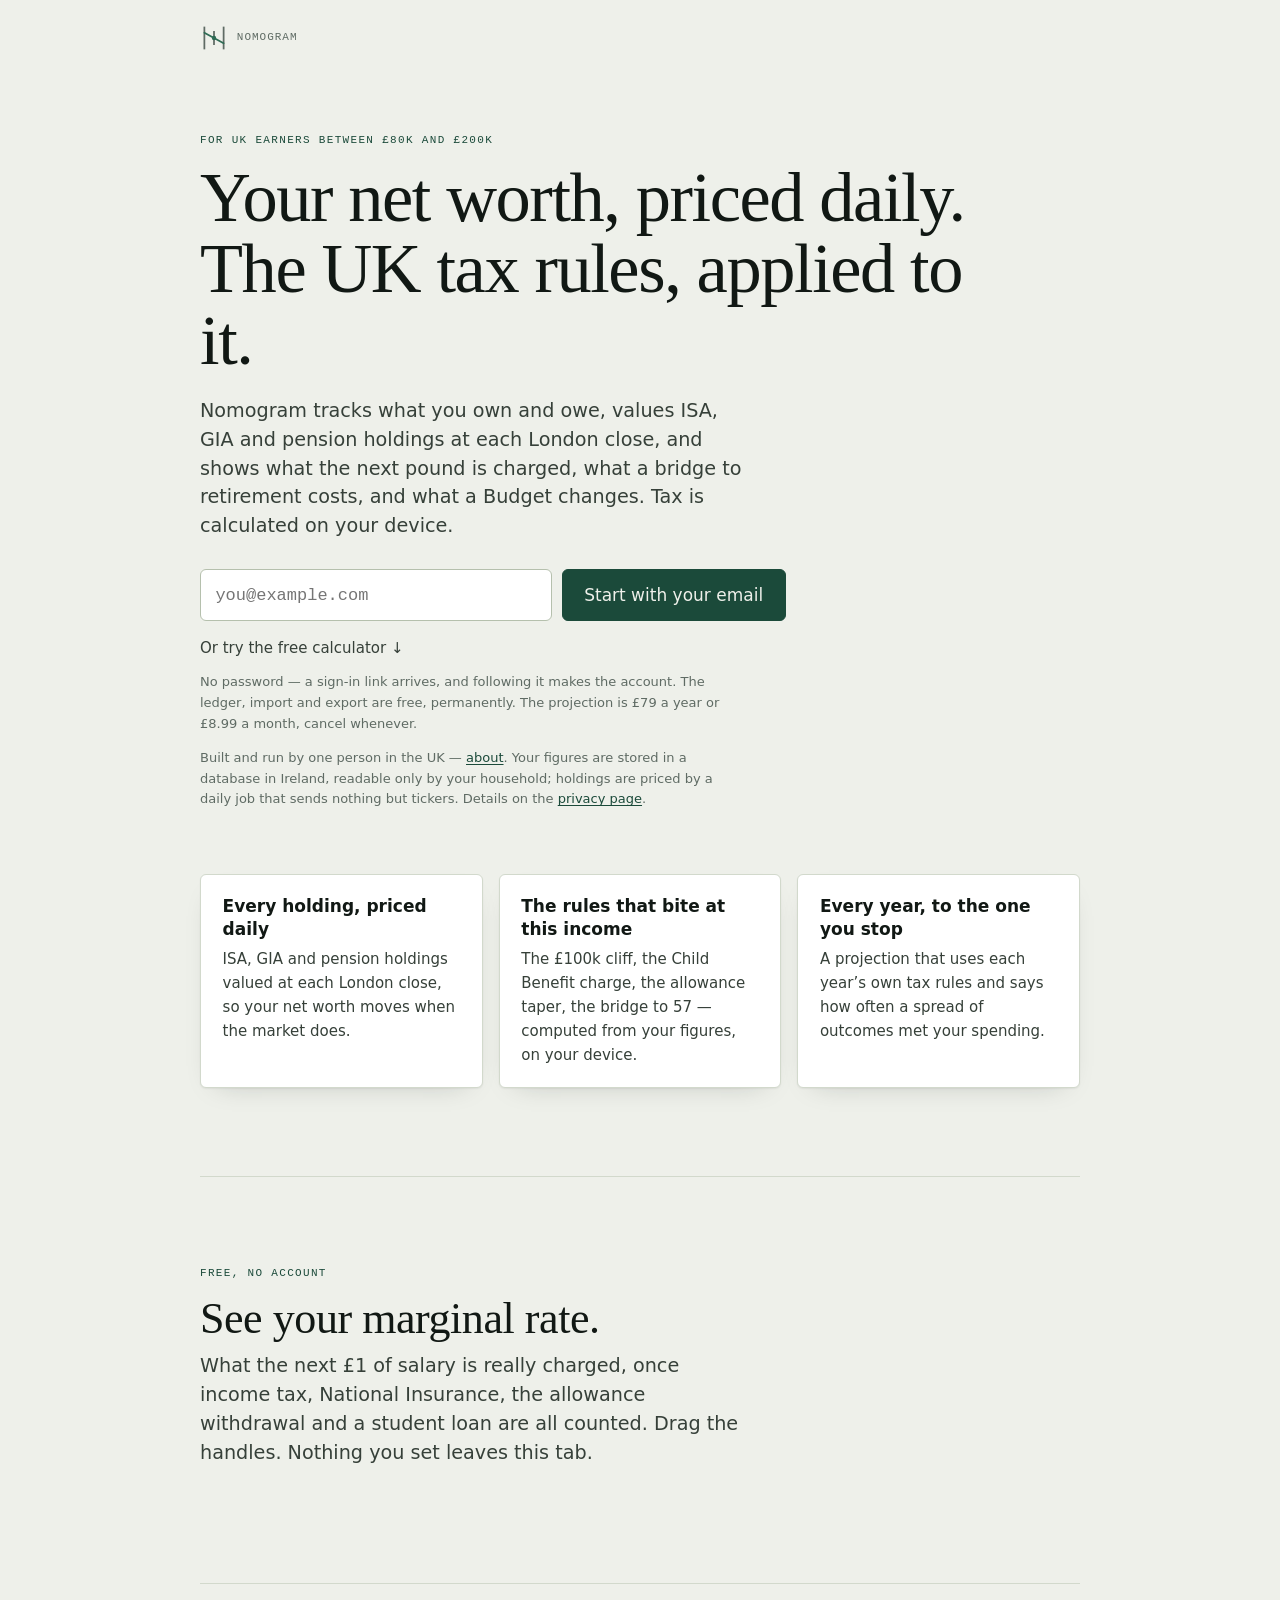
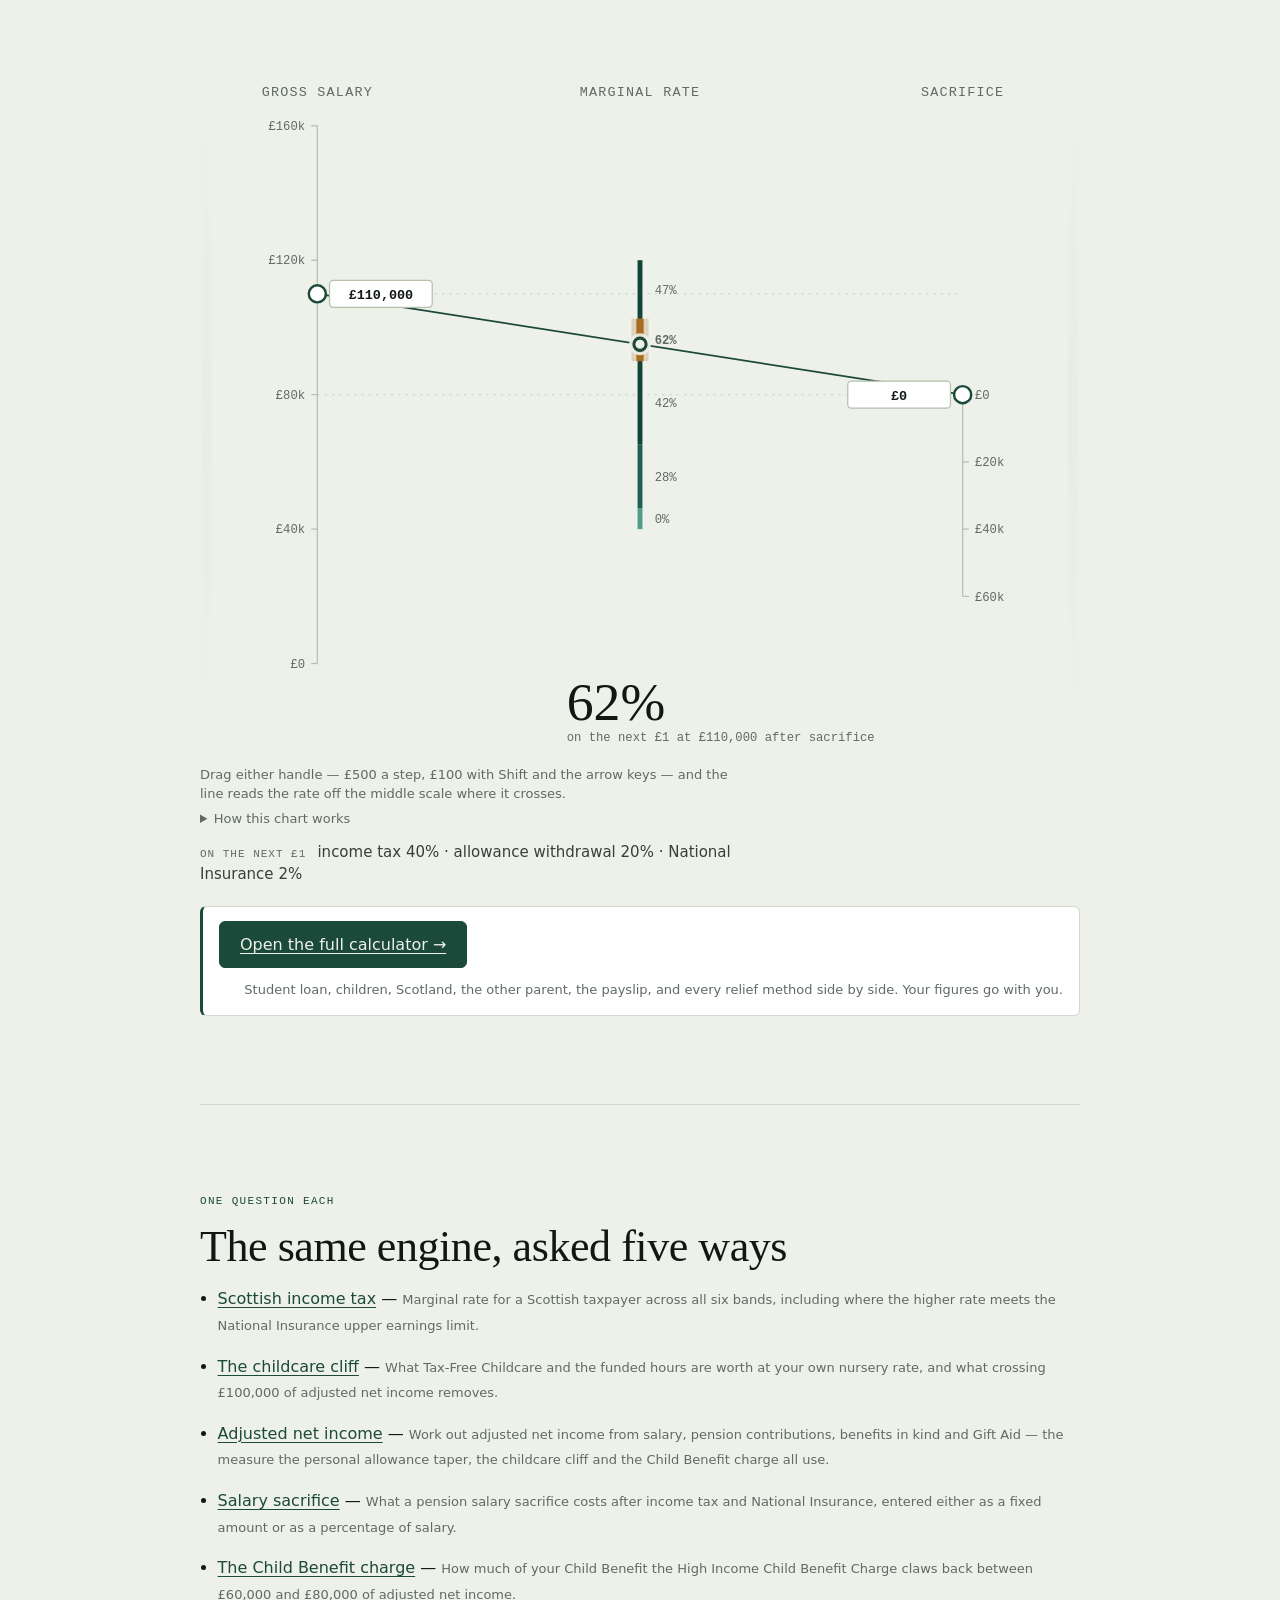
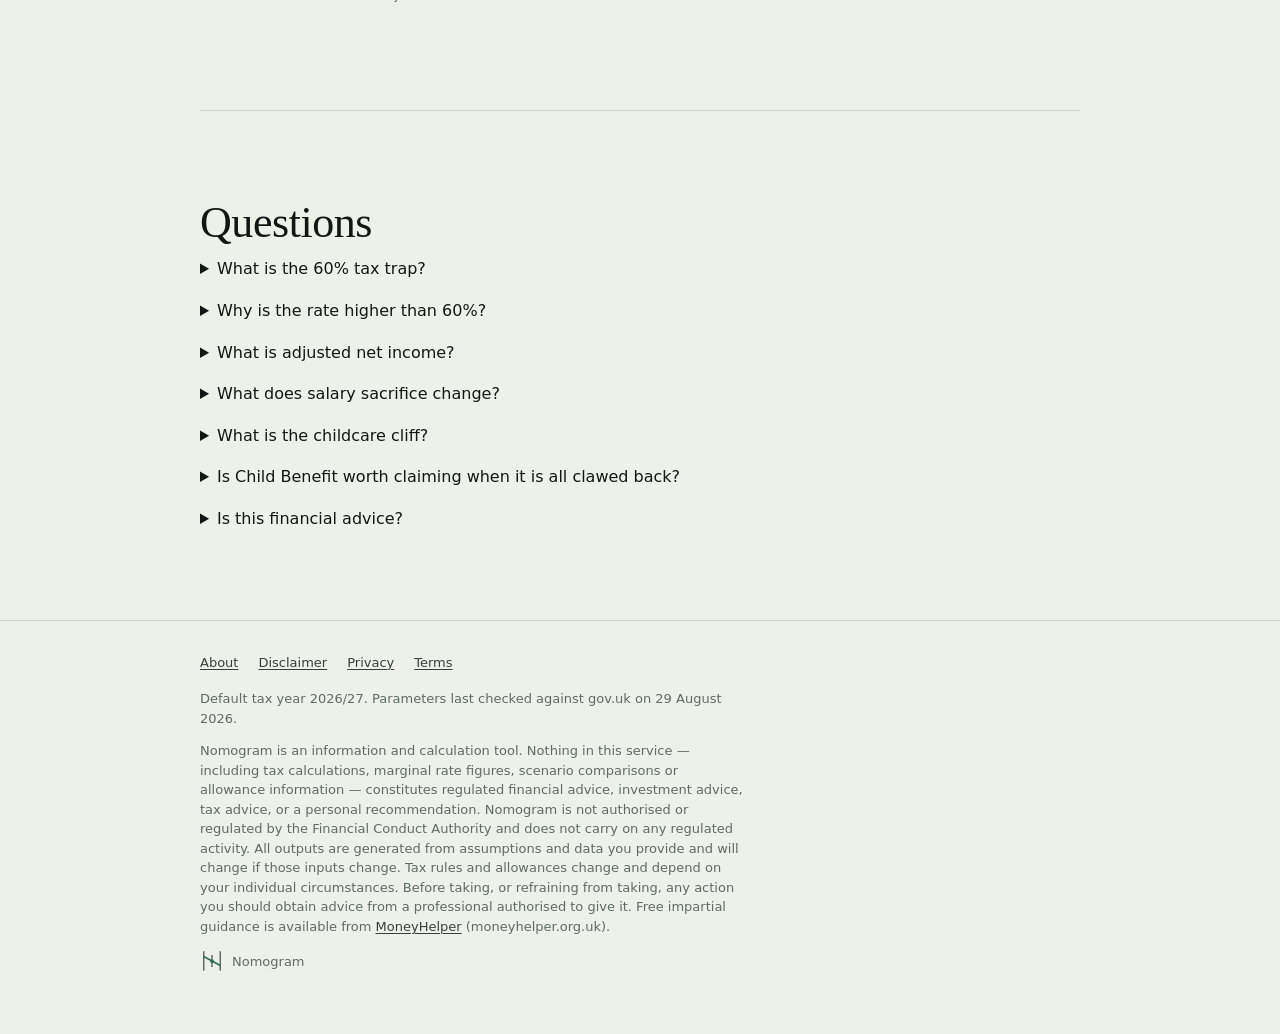
==== commit 37cc45ab: "One dark ramp; ordinal bands on the nomogram" ====
--- a/index.html
+++ b/index.html
@@ -1 +1 @@
-<!DOCTYPE html><!--gxeFrH6XX3ucpW0rQs1I8--><html lang="en-GB" class="__variable_315a98 __variable_1bc20f __variable_46fe82" style="--font-display:var(--font-display-loaded), ui-serif, Georgia, serif;--font-sans:var(--font-sans-loaded), ui-sans-serif, system-ui, sans-serif;--font-mono:var(--font-mono-loaded), ui-monospace, Menlo, monospace"><head><meta charSet="utf-8"/><meta name="viewport" content="width=device-width, initial-scale=1"/><link rel="preload" href="/_next/static/media/26d4368bf94c0ec4-s.p.woff2" as="font" crossorigin="" type="font/woff2"/><link rel="preload" href="/_next/static/media/98e207f02528a563-s.p.woff2" as="font" crossorigin="" type="font/woff2"/><link rel="preload" href="/_next/static/media/d3ebbfd689654d3a-s.p.woff2" as="font" crossorigin="" type="font/woff2"/><link rel="preload" href="/_next/static/media/e6099e249fd938cc-s.p.woff2" as="font" crossorigin="" type="font/woff2"/><link rel="stylesheet" href="/_next/static/css/66abd74f34abfaf3.css" data-precedence="next"/><link rel="preload" as="script" fetchPriority="low" href="/_next/static/chunks/webpack-f4344baa64282e38.js"/><script src="/_next/static/chunks/c5c04770-f5ee545c45f72629.js" async=""></script><script src="/_next/static/chunks/489-721d8b015c2c4524.js" async=""></script><script src="/_next/static/chunks/main-app-504a67f4fecad4cb.js" async=""></script><script src="/_next/static/chunks/103-1f6cc3c786203286.js" async=""></script><script src="/_next/static/chunks/app/layout-245c6f2715d57137.js" async=""></script><script src="/_next/static/chunks/272-835702d3c2233326.js" async=""></script><script src="/_next/static/chunks/app/page-79bb6369b245ff03.js" async=""></script><meta name="next-size-adjust" content=""/><title>Nomogram — your financial position, priced daily, read against every UK tax rule</title><meta name="description" content="Track what you own and owe, value ISA, GIA and pension holdings at each London close, and see what the next £1 is charged — the 60% band, the £100k childcare cliff, the Child Benefit charge. Free marginal tax rate calculator included. Calculated on your device."/><meta name="application-name" content="Nomogram"/><meta name="keywords" content="60% tax trap,£100k tax calculator,marginal tax rate calculator UK,personal allowance taper,salary sacrifice calculator,childcare cliff £100,000,Scottish income tax calculator"/><meta name="robots" content="index, follow"/><meta property="og:title" content="Nomogram — your financial position, priced daily"/><meta property="og:description" content="Holdings valued at each close, every UK tax rule that applies to you, and a projection to the year you stop. Free marginal rate calculator included."/><meta property="og:site_name" content="Nomogram"/><meta property="og:locale" content="en_GB"/><meta property="og:image:alt" content="The marginal rate on the next £1 of UK salary, from £0 to £160,000, with the band where the personal allowance is withdrawn picked out."/><meta property="og:image:type" content="image/png"/><meta property="og:image" content="https://nomogram.uk/opengraph-image?9626bb7cdd72bed1"/><meta property="og:image:width" content="1200"/><meta property="og:image:height" content="630"/><meta property="og:type" content="website"/><meta name="twitter:card" content="summary_large_image"/><meta name="twitter:title" content="Nomogram — your financial position, priced daily"/><meta name="twitter:description" content="Every holding priced, every rule applied, calculated on your device."/><meta name="twitter:image:alt" content="The marginal rate on the next £1 of UK salary, from £0 to £160,000, with the band where the personal allowance is withdrawn picked out."/><meta name="twitter:image:type" content="image/png"/><meta name="twitter:image" content="https://nomogram.uk/opengraph-image?9626bb7cdd72bed1"/><meta name="twitter:image:width" content="1200"/><meta name="twitter:image:height" content="630"/><link rel="icon" href="/icon.svg"/><script src="/_next/static/chunks/polyfills-42372ed130431b0a.js" noModule=""></script></head><body><div hidden=""><!--$--><!--/$--></div><a href="#calculator" class="skip-link">Skip to the calculator</a><script type="application/ld+json">{"@context":"https://schema.org","@type":"FAQPage","mainEntity":[{"@type":"Question","name":"What is the 60% tax trap?","acceptedAnswer":{"@type":"Answer","text":"It is the effect of the personal allowance being withdrawn. Above a threshold of adjusted net income, the allowance falls by £1 for every £2 earned. That makes £1.50 of every extra £1 taxable, so income taxed at the higher rate is charged at one and a half times that rate over the band."}},{"@type":"Question","name":"Why is the rate higher than 60%?","acceptedAnswer":{"@type":"Answer","text":"National Insurance is charged on top, at the rate that applies above the upper earnings limit. A student loan adds its own percentage. The combined figure is what actually comes out of the next pound."}},{"@type":"Question","name":"What is adjusted net income?","acceptedAnswer":{"@type":"Answer","text":"Total income less reliefs, less gross relief-at-source pension contributions, less gross Gift Aid donations. It is the measure the personal allowance withdrawal, the High Income Child Benefit Charge and the childcare cliff all run on. It is not the same as salary, and it is not the same as taxable income."}},{"@type":"Question","name":"What does salary sacrifice change?","acceptedAnswer":{"@type":"Answer","text":"Sacrificed pay is never received, so it is not in adjusted net income, not in taxable pay, and not in earnings for National Insurance or student loan purposes. Relief-at-source and net-pay pension contributions reduce adjusted net income too, but leave National Insurance and student loan repayments alone."}},{"@type":"Question","name":"What is the childcare cliff?","acceptedAnswer":{"@type":"Answer","text":"Tax-Free Childcare and the funded hours both require adjusted net income at or below a threshold, for each parent. One pound over, for either parent, removes both schemes for both parents and all children. It is a discontinuity rather than a taper, so it has no marginal rate."}},{"@type":"Question","name":"Is Child Benefit worth claiming when it is all clawed back?","acceptedAnswer":{"@type":"Answer","text":"A full clawback makes the award and the charge cancel out in money terms. Claiming still does two things the charge does not touch: the claimant receives National Insurance credits that count towards the State Pension for years spent caring rather than earning, and the child is issued a National Insurance number automatically before turning 16. A claim can also be made with payments opted out, which keeps both effects with no charge to repay."}},{"@type":"Question","name":"Is this financial advice?","acceptedAnswer":{"@type":"Answer","text":"No. Nomogram is an information and calculation tool. It computes what a set of figures produces under the rules for a tax year. It is not authorised or regulated by the Financial Conduct Authority and it does not make personal recommendations."}}]}</script><main class="shell"><header class="section" style="padding-bottom:0;padding-top:1.5rem"><p class="eyebrow" style="display:flex;align-items:center;gap:0.55rem;margin:0"><svg width="28" height="28" viewBox="0 0 32 32" fill="none" role="presentation" aria-hidden="true"><line x1="5" y1="4" x2="5" y2="28" stroke="currentColor" stroke-width="2" stroke-linecap="square"></line><line x1="16" y1="9" x2="16" y2="23" stroke="currentColor" stroke-width="2" stroke-linecap="square"></line><line x1="27" y1="4" x2="27" y2="28" stroke="currentColor" stroke-width="2" stroke-linecap="square"></line><line x1="5" y1="10" x2="27" y2="22" stroke="var(--green-2)" stroke-width="2" stroke-linecap="round"></line><circle cx="16" cy="16" r="2.5" fill="var(--green-2)"></circle></svg> Nomogram</p></header><section class="section landing" aria-labelledby="landing-heading"><span class="kicker">For UK earners between £80k and £200k</span><h1 id="landing-heading" class="landing-title">Your net worth, priced daily. The UK tax rules, applied to it.</h1><p class="lede">Nomogram tracks what you own and owe, values ISA, GIA and pension holdings at each London close, and shows what the next pound is charged, what a bridge to retirement costs, and what a Budget changes. Tax is calculated on your device.</p><form class="landing-actions" action="https://app.nomogram.uk/sign-in" method="get"><label class="visually-hidden" for="landing-email">Email address</label><input id="landing-email" type="email" inputMode="email" autoComplete="email" placeholder="you@example.com" name="email" value=""/><button type="submit" class="button">Start with your email</button><a href="#calculator" class="landing-secondary">Or try the free calculator ↓</a></form><p class="field-hint" style="margin-top:0.75rem">No password — a sign-in link arrives, and following it makes the account. The ledger, import and export are free, permanently. The projection is<!-- --> <!-- -->£79<!-- --> a year or <!-- -->£8.99<!-- --> a month, cancel whenever.</p><p class="field-hint">Built and run by one person in the UK — <a href="/about/">about</a>. Your figures are stored in a database in Ireland, readable only by your household; holdings are priced by a daily job that sends nothing but tickers. Details on the<!-- --> <a href="/privacy/">privacy page</a>.</p><h2 class="visually-hidden">What it does</h2><ul class="feature-strip" aria-label="What Nomogram does"><li class="feature"><h3>Every holding, priced daily</h3><p>ISA, GIA and pension holdings valued at each London close, so your net worth moves when the market does.</p></li><li class="feature"><h3>The rules that bite at this income</h3><p>The £100k cliff, the Child Benefit charge, the allowance taper, the bridge to 57 — computed from your figures, on your device.</p></li><li class="feature"><h3>Every year, to the one you stop</h3><p>A projection that uses each year’s own tax rules and says how often a spread of outcomes met your spending.</p></li></ul></section><section class="section" id="calculator" aria-labelledby="calculator-heading"><span class="kicker">Free, no account</span><h2 id="calculator-heading">See your marginal rate.</h2><p class="lede">What the next £1 of salary is really charged, once income tax, National Insurance, the allowance withdrawal and a student loan are all counted. Drag the handles. Nothing you set leaves this tab.</p></section><section class="section" aria-label="Marginal rate nomogram"><figure style="margin:0"><div class="chart-scroll"><svg viewBox="0 0 720 560" role="img" aria-labelledby="nomogram-title nomogram-desc" style="touch-action:none;width:100%"><title id="nomogram-title">Marginal rate nomogram for 2026/27</title><desc id="nomogram-desc">A straightedge laid from £110,000 of gross salary on the left scale, through £0 of salary sacrifice on the right scale, crosses the middle scale at £110,000 of income after sacrifice, where the marginal rate is 62%.</desc><text x="96" y="20" class="eyebrow" text-anchor="middle" fill="currentColor">GROSS SALARY</text><text x="360" y="20" class="eyebrow" text-anchor="middle" fill="currentColor">MARGINAL RATE</text><text x="624" y="20" class="eyebrow" text-anchor="middle" fill="currentColor">SACRIFICE</text><line x1="96" y1="181.5" x2="624" y2="181.5" stroke="var(--line)" stroke-width="1" stroke-dasharray="2 4"></line><line x1="96" y1="264" x2="624" y2="264" stroke="var(--line)" stroke-width="1" stroke-dasharray="2 4"></line><line x1="96" y1="44" x2="96" y2="484" class="scale-rule"></line><g><line x1="91" y1="484" x2="96" y2="484" class="tick"></line><text x="86" y="487.5" class="tick-label" text-anchor="end">£0</text></g><g><line x1="91" y1="374" x2="96" y2="374" class="tick"></line><text x="86" y="377.5" class="tick-label" text-anchor="end">£40k</text></g><g><line x1="91" y1="264" x2="96" y2="264" class="tick"></line><text x="86" y="267.5" class="tick-label" text-anchor="end">£80k</text></g><g><line x1="91" y1="154" x2="96" y2="154" class="tick"></line><text x="86" y="157.5" class="tick-label" text-anchor="end">£120k</text></g><g><line x1="91" y1="44" x2="96" y2="44" class="tick"></line><text x="86" y="47.5" class="tick-label" text-anchor="end">£160k</text></g><line x1="360" y1="154" x2="360" y2="374" class="scale-rule"></line><g><line x1="360" y1="356.71625" x2="360" y2="374" stroke="var(--cat-4)" stroke-width="4" stroke-linecap="butt"></line><text x="372" y="368.858125" class="tick-label" font-weight="400">0%</text></g><g><line x1="360" y1="304.87874999999997" x2="360" y2="356.71625" stroke="var(--cat-2)" stroke-width="4" stroke-linecap="butt"></line><text x="372" y="334.2975" class="tick-label" font-weight="400">28%</text></g><g><line x1="360" y1="236.5" x2="360" y2="304.87874999999997" stroke="var(--cat-1)" stroke-width="4" stroke-linecap="butt"></line><text x="372" y="274.189375" class="tick-label" font-weight="400">42%</text></g><g><line x1="360" y1="201.9325" x2="360" y2="236.5" stroke="var(--ochre)" stroke-width="14" stroke-linecap="butt" opacity="0.22"></line><line x1="360" y1="201.9325" x2="360" y2="236.5" stroke="var(--ochre)" stroke-width="6" stroke-linecap="butt"></line><text x="372" y="222.71625" class="tick-label" font-weight="600">62%</text></g><g><line x1="360" y1="154" x2="360" y2="201.9325" stroke="var(--cat-1)" stroke-width="4" stroke-linecap="butt"></line><text x="372" y="181.46625" class="tick-label" font-weight="400">47%</text></g><line x1="624" y1="264" x2="624" y2="429" class="scale-rule"></line><g><line x1="624" y1="264" x2="629" y2="264" class="tick"></line><text x="634" y="267.5" class="tick-label">£0</text></g><g><line x1="624" y1="319" x2="629" y2="319" class="tick"></line><text x="634" y="322.5" class="tick-label">£20k</text></g><g><line x1="624" y1="374" x2="629" y2="374" class="tick"></line><text x="634" y="377.5" class="tick-label">£40k</text></g><g><line x1="624" y1="429" x2="629" y2="429" class="tick"></line><text x="634" y="432.5" class="tick-label">£60k</text></g><line x1="96" y1="181.5" x2="624" y2="264" class="index-line"></line><circle cx="360" cy="222.75" r="9" fill="var(--ground)" opacity="0.9"></circle><circle cx="360" cy="222.75" r="5" fill="var(--ground)" stroke="var(--green)" stroke-width="2.5"></circle><text x="300" y="530" text-anchor="start" font-family="var(--font-display)" font-size="44" fill="var(--ink)">62%</text><text x="300" y="547" text-anchor="start" class="tick-label">on the next £1 at £110,000 after sacrifice</text><g role="slider" tabindex="0" aria-label="Gross salary" aria-valuemin="0" aria-valuemax="160000" aria-valuenow="110000" aria-valuetext="£110,000" class="handle"><circle cx="96" cy="181.5" r="11" fill="transparent" stroke="none"></circle><circle cx="96" cy="181.5" r="7" fill="var(--surface)" stroke="var(--green)" stroke-width="2"></circle></g><g role="slider" tabindex="0" aria-label="Pension salary sacrifice" aria-valuemin="0" aria-valuemax="60000" aria-valuenow="0" aria-valuetext="£0" class="handle"><circle cx="624" cy="264" r="11" fill="transparent" stroke="none"></circle><circle cx="624" cy="264" r="7" fill="var(--surface)" stroke="var(--green)" stroke-width="2"></circle></g><g class="handle-value" aria-hidden="true"><rect x="106" y="170.5" width="84" height="22" rx="3" fill="var(--surface)" stroke="var(--line-2)"></rect><text x="148" y="185.5" text-anchor="middle" class="handle-value-text">£110,000</text></g><g class="handle-value" aria-hidden="true"><rect x="530" y="253" width="84" height="22" rx="3" fill="var(--surface)" stroke="var(--line-2)"></rect><text x="572" y="268" text-anchor="middle" class="handle-value-text">£0</text></g></svg></div><figcaption class="disclaimer" style="margin-top:0.5rem">Drag either handle — £500 a step, £100 with Shift and the arrow keys — and the line reads the rate off the middle scale where it crosses.<!-- --> <!-- --> <details style="margin-top:0.35rem"><summary>How this chart works</summary><span style="display:block;margin-top:0.35rem">The middle scale is graduated in income after the contribution. With a fixed <em>sacrifice</em>, the next £1 of salary raises adjusted net income, National-Insurance-able pay and student loan earnings by the same £1, so one scale answers for every salary-and-sacrifice pair and it can read the combined rate.<!-- --> A straight line between two points crosses at their midpoint, so the middle scale is drawn at half the spacing of the outer two. The identity holds for a fixed-amount sacrifice; a percentage is converted before it is drawn.</span></details></figcaption></figure><p class="compact-readout"><span class="eyebrow">On the next £1</span> <span>income tax <!-- -->40%<!-- --> · allowance withdrawal 20%<!-- --> · <!-- -->National Insurance <!-- -->2%</span></p><div class="actions"><a href="/calculator/" class="button">Open the full calculator →</a><span class="actions-count">Student loan, children, Scotland, the other parent, the payslip, and every relief method side by side. Your figures go with you.</span></div></section><section class="section" aria-labelledby="questions-heading"><span class="kicker">One question each</span><h2 id="questions-heading">The same engine, asked five ways</h2><ul class="stack" style="padding-left:1.1rem"><li><a href="/scottish-income-tax-calculator/">Scottish income tax</a> — <span class="field-hint" style="display:inline">Marginal rate for a Scottish taxpayer across all six bands, including where the higher rate meets the National Insurance upper earnings limit.</span></li><li><a href="/childcare-cliff-calculator/">The childcare cliff</a> — <span class="field-hint" style="display:inline">What Tax-Free Childcare and the funded hours are worth at your own nursery rate, and what crossing £100,000 of adjusted net income removes.</span></li><li><a href="/adjusted-net-income-calculator/">Adjusted net income</a> — <span class="field-hint" style="display:inline">Work out adjusted net income from salary, pension contributions, benefits in kind and Gift Aid — the measure the personal allowance taper, the childcare cliff and the Child Benefit charge all use.</span></li><li><a href="/salary-sacrifice-calculator/">Salary sacrifice</a> — <span class="field-hint" style="display:inline">What a pension salary sacrifice costs after income tax and National Insurance, entered either as a fixed amount or as a percentage of salary.</span></li><li><a href="/child-benefit-charge-calculator/">The Child Benefit charge</a> — <span class="field-hint" style="display:inline">How much of your Child Benefit the High Income Child Benefit Charge claws back between £60,000 and £80,000 of adjusted net income.</span></li></ul></section><section class="section" aria-labelledby="faq-heading"><h2 id="faq-heading">Questions</h2><div class="stack"><details><summary>What is the 60% tax trap?</summary><p style="margin-top:0.5rem">It is the effect of the personal allowance being withdrawn. Above a threshold of adjusted net income, the allowance falls by £1 for every £2 earned. That makes £1.50 of every extra £1 taxable, so income taxed at the higher rate is charged at one and a half times that rate over the band.</p></details><details><summary>Why is the rate higher than 60%?</summary><p style="margin-top:0.5rem">National Insurance is charged on top, at the rate that applies above the upper earnings limit. A student loan adds its own percentage. The combined figure is what actually comes out of the next pound.</p></details><details><summary>What is adjusted net income?</summary><p style="margin-top:0.5rem">Total income less reliefs, less gross relief-at-source pension contributions, less gross Gift Aid donations. It is the measure the personal allowance withdrawal, the High Income Child Benefit Charge and the childcare cliff all run on. It is not the same as salary, and it is not the same as taxable income.</p></details><details><summary>What does salary sacrifice change?</summary><p style="margin-top:0.5rem">Sacrificed pay is never received, so it is not in adjusted net income, not in taxable pay, and not in earnings for National Insurance or student loan purposes. Relief-at-source and net-pay pension contributions reduce adjusted net income too, but leave National Insurance and student loan repayments alone.</p></details><details><summary>What is the childcare cliff?</summary><p style="margin-top:0.5rem">Tax-Free Childcare and the funded hours both require adjusted net income at or below a threshold, for each parent. One pound over, for either parent, removes both schemes for both parents and all children. It is a discontinuity rather than a taper, so it has no marginal rate.</p></details><details><summary>Is Child Benefit worth claiming when it is all clawed back?</summary><p style="margin-top:0.5rem">A full clawback makes the award and the charge cancel out in money terms. Claiming still does two things the charge does not touch: the claimant receives National Insurance credits that count towards the State Pension for years spent caring rather than earning, and the child is issued a National Insurance number automatically before turning 16. A claim can also be made with payments opted out, which keeps both effects with no charge to repay.</p></details><details><summary>Is this financial advice?</summary><p style="margin-top:0.5rem">No. Nomogram is an information and calculation tool. It computes what a set of figures produces under the rules for a tax year. It is not authorised or regulated by the Financial Conduct Authority and it does not make personal recommendations.</p></details></div></section></main><!--$--><!--/$--><footer class="footer"><div class="shell"><ul class="footer-links"><li><a href="/about/">About</a></li><li><a href="/disclaimer/">Disclaimer</a></li><li><a href="/privacy/">Privacy</a></li><li><a href="/terms/">Terms</a></li></ul><p class="disclaimer">Default tax year <!-- -->2026/27<!-- -->. Parameters last checked against gov.uk on <!-- -->29 August 2026<!-- -->.</p><p class="disclaimer">Nomogram is an information and calculation tool. Nothing in this service — including tax calculations, marginal rate figures, scenario comparisons or allowance information — constitutes regulated financial advice, investment advice, tax advice, or a personal recommendation. Nomogram is not authorised or regulated by the Financial Conduct Authority and does not carry on any regulated activity. All outputs are generated from assumptions and data you provide and will change if those inputs change. Tax rules and allowances change and depend on your individual circumstances. Before taking, or refraining from taking, any action you should obtain advice from a professional authorised to give it. Free impartial guidance is available from<!-- --> <a href="https://www.moneyhelper.org.uk" rel="noreferrer">MoneyHelper</a> <!-- -->(moneyhelper.org.uk).</p><p class="disclaimer" style="display:flex;align-items:center;gap:0.5rem"><svg width="24" height="24" viewBox="0 0 32 32" fill="none" role="presentation" aria-hidden="true"><line x1="5" y1="4" x2="5" y2="28" stroke="currentColor" stroke-width="2" stroke-linecap="square"></line><line x1="16" y1="9" x2="16" y2="23" stroke="currentColor" stroke-width="2" stroke-linecap="square"></line><line x1="27" y1="4" x2="27" y2="28" stroke="currentColor" stroke-width="2" stroke-linecap="square"></line><line x1="5" y1="10" x2="27" y2="22" stroke="var(--green-2)" stroke-width="2" stroke-linecap="round"></line><circle cx="16" cy="16" r="2.5" fill="var(--green-2)"></circle></svg> Nomogram</p></div></footer><script src="/_next/static/chunks/webpack-f4344baa64282e38.js" id="_R_" async=""></script><script>(self.__next_f=self.__next_f||[]).push([0])</script><script>self.__next_f.push([1,"1:\"$Sreact.fragment\"\n2:I[2138,[],\"\"]\n3:I[1016,[],\"\"]\n4:I[3103,[\"103\",\"static/chunks/103-1f6cc3c786203286.js\",\"177\",\"static/chunks/app/layout-245c6f2715d57137.js\"],\"\"]\n8:I[6850,[],\"\"]\n:HL[\"/_next/static/media/26d4368bf94c0ec4-s.p.woff2\",\"font\",{\"crossOrigin\":\"\",\"type\":\"font/woff2\"}]\n:HL[\"/_next/static/media/98e207f02528a563-s.p.woff2\",\"font\",{\"crossOrigin\":\"\",\"type\":\"font/woff2\"}]\n:HL[\"/_next/static/media/d3ebbfd689654d3a-s.p.woff2\",\"font\",{\"crossOrigin\":\"\",\"type\":\"font/woff2\"}]\n:HL[\"/_next/static/media/e6099e249fd938cc-s.p.woff2\",\"font\",{\"crossOrigin\":\"\",\"type\":\"font/woff2\"}]\n:HL[\"/_next/static/css/66abd74f34abfaf3.css\",\"style\"]\n"])</script><script>self.__next_f.push([1,"0:{\"P\":null,\"b\":\"gxeFrH6XX3ucpW0rQs1I8\",\"p\":\"\",\"c\":[\"\",\"\"],\"i\":false,\"f\":[[[\"\",{\"children\":[\"__PAGE__\",{}]},\"$undefined\",\"$undefined\",true],[\"\",[\"$\",\"$1\",\"c\",{\"children\":[[[\"$\",\"link\",\"0\",{\"rel\":\"stylesheet\",\"href\":\"/_next/static/css/66abd74f34abfaf3.css\",\"precedence\":\"next\",\"crossOrigin\":\"$undefined\",\"nonce\":\"$undefined\"}]],[\"$\",\"html\",null,{\"lang\":\"en-GB\",\"className\":\"__variable_315a98 __variable_1bc20f __variable_46fe82\",\"style\":{\"--font-display\":\"var(--font-display-loaded), ui-serif, Georgia, serif\",\"--font-sans\":\"var(--font-sans-loaded), ui-sans-serif, system-ui, sans-serif\",\"--font-mono\":\"var(--font-mono-loaded), ui-monospace, Menlo, monospace\"},\"children\":[\"$\",\"body\",null,{\"children\":[[\"$\",\"a\",null,{\"href\":\"#calculator\",\"className\":\"skip-link\",\"children\":\"Skip to the calculator\"}],[\"$\",\"$L2\",null,{\"parallelRouterKey\":\"children\",\"error\":\"$undefined\",\"errorStyles\":\"$undefined\",\"errorScripts\":\"$undefined\",\"template\":[\"$\",\"$L3\",null,{}],\"templateStyles\":\"$undefined\",\"templateScripts\":\"$undefined\",\"notFound\":[[[\"$\",\"title\",null,{\"children\":\"404: This page could not be found.\"}],[\"$\",\"div\",null,{\"style\":{\"fontFamily\":\"system-ui,\\\"Segoe UI\\\",Roboto,Helvetica,Arial,sans-serif,\\\"Apple Color Emoji\\\",\\\"Segoe UI Emoji\\\"\",\"height\":\"100vh\",\"textAlign\":\"center\",\"display\":\"flex\",\"flexDirection\":\"column\",\"alignItems\":\"center\",\"justifyContent\":\"center\"},\"children\":[\"$\",\"div\",null,{\"children\":[[\"$\",\"style\",null,{\"dangerouslySetInnerHTML\":{\"__html\":\"body{color:#000;background:#fff;margin:0}.next-error-h1{border-right:1px solid rgba(0,0,0,.3)}@media (prefers-color-scheme:dark){body{color:#fff;background:#000}.next-error-h1{border-right:1px solid rgba(255,255,255,.3)}}\"}}],[\"$\",\"h1\",null,{\"className\":\"next-error-h1\",\"style\":{\"display\":\"inline-block\",\"margin\":\"0 20px 0 0\",\"padding\":\"0 23px 0 0\",\"fontSize\":24,\"fontWeight\":500,\"verticalAlign\":\"top\",\"lineHeight\":\"49px\"},\"children\":404}],[\"$\",\"div\",null,{\"style\":{\"display\":\"inline-block\"},\"children\":[\"$\",\"h2\",null,{\"style\":{\"fontSize\":14,\"fontWeight\":400,\"lineHeight\":\"49px\",\"margin\":0},\"children\":\"This page could not be found.\"}]}]]}]}]],[]],\"forbidden\":\"$undefined\",\"unauthorized\":\"$undefined\"}],[\"$\",\"footer\",null,{\"className\":\"footer\",\"children\":[\"$\",\"div\",null,{\"className\":\"shell\",\"children\":[[\"$\",\"ul\",null,{\"className\":\"footer-links\",\"children\":[[\"$\",\"li\",null,{\"children\":[\"$\",\"$L4\",null,{\"href\":\"/about/\",\"children\":\"About\"}]}],[\"$\",\"li\",null,{\"children\":[\"$\",\"$L4\",null,{\"href\":\"/disclaimer/\",\"children\":\"Disclaimer\"}]}],[\"$\",\"li\",null,{\"children\":[\"$\",\"$L4\",null,{\"href\":\"/privacy/\",\"children\":\"Privacy\"}]}],[\"$\",\"li\",null,{\"children\":[\"$\",\"$L4\",null,{\"href\":\"/terms/\",\"children\":\"Terms\"}]}]]}],[\"$\",\"p\",null,{\"className\":\"disclaimer\",\"children\":[\"Default tax year \",\"2026/27\",\". Parameters last checked against gov.uk on \",\"29 August 2026\",\".\"]}],[\"$\",\"p\",null,{\"className\":\"disclaimer\",\"children\":[\"Nomogram is an information and calculation tool. Nothing in this service — including tax calculations, marginal rate figures, scenario comparisons or allowance information — constitutes regulated financial advice, investment advice, tax advice, or a personal recommendation. Nomogram is not authorised or regulated by the Financial Conduct Authority and does not carry on any regulated activity. All outputs are generated from assumptions and data you provide and will change if those inputs change. Tax rules and allowances change and depend on your individual circumstances. Before taking, or refraining from taking, any action you should obtain advice from a professional authorised to give it. Free impartial guidance is available from\",\" \",[\"$\",\"a\",null,{\"href\":\"https://www.moneyhelper.org.uk\",\"rel\":\"noreferrer\",\"children\":\"MoneyHelper\"}],\" \",\"(moneyhelper.org.uk).\"]}],[\"$\",\"p\",null,{\"className\":\"disclaimer\",\"style\":{\"display\":\"flex\",\"alignItems\":\"center\",\"gap\":\"0.5rem\"},\"children\":[[\"$\",\"svg\",null,{\"width\":24,\"height\":24,\"viewBox\":\"0 0 32 32\",\"fill\":\"none\",\"role\":\"presentation\",\"aria-hidden\":true,\"aria-label\":\"$undefined\",\"children\":[[\"$\",\"line\",null,{\"x1\":\"5\",\"y1\":\"4\",\"x2\":\"5\",\"y2\":\"28\",\"stroke\":\"currentColor\",\"strokeWidth\":\"2\",\"strokeLinecap\":\"square\"}],[\"$\",\"line\",null,{\"x1\":\"16\",\"y1\":\"9\",\"x2\":\"16\",\"y2\":\"23\",\"stroke\":\"currentColor\",\"strokeWidth\":\"2\",\"strokeLinecap\":\"square\"}],[\"$\",\"line\",null,{\"x1\":\"27\",\"y1\":\"4\",\"x2\":\"27\",\"y2\":\"28\",\"stroke\":\"currentColor\",\"strokeWidth\":\"2\",\"strokeLinecap\":\"square\"}],[\"$\",\"line\",null,{\"x1\":\"5\",\"y1\":\"10\",\"x2\":\"27\",\"y2\":\"22\",\"stroke\":\"var(--green-2)\",\"strokeWidth\":\"2\",\"strokeLinecap\":\"round\"}],\"$L5\"]}],\" Nomogram\"]}]]}]}]]}]}]]}],{\"children\":[\"__PAGE__\",\"$L6\",{},null,false]},null,false],\"$L7\",false]],\"m\":\"$undefined\",\"G\":[\"$8\",[]],\"s\":false,\"S\":true}\n"])</script><script>self.__next_f.push([1,"15:I[1123,[],\"ViewportBoundary\"]\n17:I[1123,[],\"MetadataBoundary\"]\n18:\"$Sreact.suspense\"\n5:[\"$\",\"circle\",null,{\"cx\":\"16\",\"cy\":\"16\",\"r\":\"2.5\",\"fill\":\"var(--green-2)\"}]\n9:Tb58,"])</script><script>self.__next_f.push([1,"{\"@context\":\"https://schema.org\",\"@type\":\"FAQPage\",\"mainEntity\":[{\"@type\":\"Question\",\"name\":\"What is the 60% tax trap?\",\"acceptedAnswer\":{\"@type\":\"Answer\",\"text\":\"It is the effect of the personal allowance being withdrawn. Above a threshold of adjusted net income, the allowance falls by £1 for every £2 earned. That makes £1.50 of every extra £1 taxable, so income taxed at the higher rate is charged at one and a half times that rate over the band.\"}},{\"@type\":\"Question\",\"name\":\"Why is the rate higher than 60%?\",\"acceptedAnswer\":{\"@type\":\"Answer\",\"text\":\"National Insurance is charged on top, at the rate that applies above the upper earnings limit. A student loan adds its own percentage. The combined figure is what actually comes out of the next pound.\"}},{\"@type\":\"Question\",\"name\":\"What is adjusted net income?\",\"acceptedAnswer\":{\"@type\":\"Answer\",\"text\":\"Total income less reliefs, less gross relief-at-source pension contributions, less gross Gift Aid donations. It is the measure the personal allowance withdrawal, the High Income Child Benefit Charge and the childcare cliff all run on. It is not the same as salary, and it is not the same as taxable income.\"}},{\"@type\":\"Question\",\"name\":\"What does salary sacrifice change?\",\"acceptedAnswer\":{\"@type\":\"Answer\",\"text\":\"Sacrificed pay is never received, so it is not in adjusted net income, not in taxable pay, and not in earnings for National Insurance or student loan purposes. Relief-at-source and net-pay pension contributions reduce adjusted net income too, but leave National Insurance and student loan repayments alone.\"}},{\"@type\":\"Question\",\"name\":\"What is the childcare cliff?\",\"acceptedAnswer\":{\"@type\":\"Answer\",\"text\":\"Tax-Free Childcare and the funded hours both require adjusted net income at or below a threshold, for each parent. One pound over, for either parent, removes both schemes for both parents and all children. It is a discontinuity rather than a taper, so it has no marginal rate.\"}},{\"@type\":\"Question\",\"name\":\"Is Child Benefit worth claiming when it is all clawed back?\",\"acceptedAnswer\":{\"@type\":\"Answer\",\"text\":\"A full clawback makes the award and the charge cancel out in money terms. Claiming still does two things the charge does not touch: the claimant receives National Insurance credits that count towards the State Pension for years spent caring rather than earning, and the child is issued a National Insurance number automatically before turning 16. A claim can also be made with payments opted out, which keeps both effects with no charge to repay.\"}},{\"@type\":\"Question\",\"name\":\"Is this financial advice?\",\"acceptedAnswer\":{\"@type\":\"Answer\",\"text\":\"No. Nomogram is an information and calculation tool. It computes what a set of figures produces under the rules for a tax year. It is not authorised or regulated by the Financial Conduct Authority and it does not make personal recommendations.\"}}]}"])</script><script>self.__next_f.push([1,"6:[\"$\",\"$1\",\"c\",{\"children\":[[[\"$\",\"script\",null,{\"type\":\"application/ld+json\",\"dangerouslySetInnerHTML\":{\"__html\":\"$9\"}}],[\"$\",\"main\",null,{\"className\":\"shell\",\"children\":[[\"$\",\"header\",null,{\"className\":\"section\",\"style\":{\"paddingBottom\":0,\"paddingTop\":\"1.5rem\"},\"children\":[\"$\",\"p\",null,{\"className\":\"eyebrow\",\"style\":{\"display\":\"flex\",\"alignItems\":\"center\",\"gap\":\"0.55rem\",\"margin\":0},\"children\":[[\"$\",\"svg\",null,{\"width\":28,\"height\":28,\"viewBox\":\"0 0 32 32\",\"fill\":\"none\",\"role\":\"presentation\",\"aria-hidden\":true,\"aria-label\":\"$undefined\",\"children\":[\"$La\",\"$Lb\",\"$Lc\",\"$Ld\",\"$Le\"]}],\" Nomogram\"]}]}],\"$Lf\",\"$L10\",\"$L11\",\"$L12\",\"$L13\"]}]],null,\"$L14\"]}]\n7:[\"$\",\"$1\",\"h\",{\"children\":[null,[[\"$\",\"$L15\",null,{\"children\":\"$L16\"}],[\"$\",\"meta\",null,{\"name\":\"next-size-adjust\",\"content\":\"\"}]],[\"$\",\"$L17\",null,{\"children\":[\"$\",\"div\",null,{\"hidden\":true,\"children\":[\"$\",\"$18\",null,{\"fallback\":null,\"children\":\"$L19\"}]}]}]]}]\n"])</script><script>self.__next_f.push([1,"1a:I[8932,[\"272\",\"static/chunks/272-835702d3c2233326.js\",\"974\",\"static/chunks/app/page-79bb6369b245ff03.js\"],\"LandingHero\"]\n1b:I[5272,[\"272\",\"static/chunks/272-835702d3c2233326.js\",\"974\",\"static/chunks/app/page-79bb6369b245ff03.js\"],\"Calculator\"]\n1c:I[1123,[],\"OutletBoundary\"]\n1e:I[6946,[],\"AsyncMetadataOutlet\"]\na:[\"$\",\"line\",null,{\"x1\":\"5\",\"y1\":\"4\",\"x2\":\"5\",\"y2\":\"28\",\"stroke\":\"currentColor\",\"strokeWidth\":\"2\",\"strokeLinecap\":\"square\"}]\nb:[\"$\",\"line\",null,{\"x1\":\"16\",\"y1\":\"9\",\"x2\":\"16\",\"y2\":\"23\",\"stroke\":\"currentColor\",\"strokeWidth\":\"2\",\"strokeLinecap\":\"square\"}]\nc:[\"$\",\"line\",null,{\"x1\":\"27\",\"y1\":\"4\",\"x2\":\"27\",\"y2\":\"28\",\"stroke\":\"currentColor\",\"strokeWidth\":\"2\",\"strokeLinecap\":\"square\"}]\nd:[\"$\",\"line\",null,{\"x1\":\"5\",\"y1\":\"10\",\"x2\":\"27\",\"y2\":\"22\",\"stroke\":\"var(--green-2)\",\"strokeWidth\":\"2\",\"strokeLinecap\":\"round\"}]\ne:[\"$\",\"circle\",null,{\"cx\":\"16\",\"cy\":\"16\",\"r\":\"2.5\",\"fill\":\"var(--green-2)\"}]\nf:[\"$\",\"$L1a\",null,{}]\n10:[\"$\",\"section\",null,{\"className\":\"section\",\"id\":\"calculator\",\"aria-labelledby\":\"calculator-heading\",\"children\":[[\"$\",\"span\",null,{\"className\":\"kicker\",\"children\":\"Free, no account\"}],[\"$\",\"h2\",null,{\"id\":\"calculator-heading\",\"children\":\"See your marginal rate.\"}],[\"$\",\"p\",null,{\"className\":\"lede\",\"children\":\"What the next £1 of salary is really charged, once income tax, National Insurance, the allowance withdrawal and a student loan are all counted. Drag the handles. Nothing you set leaves this tab.\"}]]}]\n11:[\"$\",\"$L1b\",null,{\"compact\":true}]\n"])</script><script>self.__next_f.push([1,"12:[\"$\",\"section\",null,{\"className\":\"section\",\"aria-labelledby\":\"questions-heading\",\"children\":[[\"$\",\"span\",null,{\"className\":\"kicker\",\"children\":\"One question each\"}],[\"$\",\"h2\",null,{\"id\":\"questions-heading\",\"children\":\"The same engine, asked five ways\"}],[\"$\",\"ul\",null,{\"className\":\"stack\",\"style\":{\"paddingLeft\":\"1.1rem\"},\"children\":[[\"$\",\"li\",\"scottish-income-tax-calculator\",{\"children\":[[\"$\",\"a\",null,{\"href\":\"/scottish-income-tax-calculator/\",\"children\":\"Scottish income tax\"}],\" — \",[\"$\",\"span\",null,{\"className\":\"field-hint\",\"style\":{\"display\":\"inline\"},\"children\":\"Marginal rate for a Scottish taxpayer across all six bands, including where the higher rate meets the National Insurance upper earnings limit.\"}]]}],[\"$\",\"li\",\"childcare-cliff-calculator\",{\"children\":[[\"$\",\"a\",null,{\"href\":\"/childcare-cliff-calculator/\",\"children\":\"The childcare cliff\"}],\" — \",[\"$\",\"span\",null,{\"className\":\"field-hint\",\"style\":{\"display\":\"inline\"},\"children\":\"What Tax-Free Childcare and the funded hours are worth at your own nursery rate, and what crossing £100,000 of adjusted net income removes.\"}]]}],[\"$\",\"li\",\"adjusted-net-income-calculator\",{\"children\":[[\"$\",\"a\",null,{\"href\":\"/adjusted-net-income-calculator/\",\"children\":\"Adjusted net income\"}],\" — \",[\"$\",\"span\",null,{\"className\":\"field-hint\",\"style\":{\"display\":\"inline\"},\"children\":\"Work out adjusted net income from salary, pension contributions, benefits in kind and Gift Aid — the measure the personal allowance taper, the childcare cliff and the Child Benefit charge all use.\"}]]}],[\"$\",\"li\",\"salary-sacrifice-calculator\",{\"children\":[[\"$\",\"a\",null,{\"href\":\"/salary-sacrifice-calculator/\",\"children\":\"Salary sacrifice\"}],\" — \",[\"$\",\"span\",null,{\"className\":\"field-hint\",\"style\":{\"display\":\"inline\"},\"children\":\"What a pension salary sacrifice costs after income tax and National Insurance, entered either as a fixed amount or as a percentage of salary.\"}]]}],[\"$\",\"li\",\"child-benefit-charge-calculator\",{\"children\":[[\"$\",\"a\",null,{\"href\":\"/child-benefit-charge-calculator/\",\"children\":\"The Child Benefit charge\"}],\" — \",[\"$\",\"span\",null,{\"className\":\"field-hint\",\"style\":{\"display\":\"inline\"},\"children\":\"How much of your Child Benefit the High Income Child Benefit Charge claws back between £60,000 and £80,000 of adjusted net income.\"}]]}]]}]]}]\n"])</script><script>self.__next_f.push([1,"13:[\"$\",\"section\",null,{\"className\":\"section\",\"aria-labelledby\":\"faq-heading\",\"children\":[[\"$\",\"h2\",null,{\"id\":\"faq-heading\",\"children\":\"Questions\"}],[\"$\",\"div\",null,{\"className\":\"stack\",\"children\":[[\"$\",\"details\",\"What is the 60% tax trap?\",{\"children\":[[\"$\",\"summary\",null,{\"children\":\"What is the 60% tax trap?\"}],[\"$\",\"p\",null,{\"style\":{\"marginTop\":\"0.5rem\"},\"children\":\"It is the effect of the personal allowance being withdrawn. Above a threshold of adjusted net income, the allowance falls by £1 for every £2 earned. That makes £1.50 of every extra £1 taxable, so income taxed at the higher rate is charged at one and a half times that rate over the band.\"}]]}],[\"$\",\"details\",\"Why is the rate higher than 60%?\",{\"children\":[[\"$\",\"summary\",null,{\"children\":\"Why is the rate higher than 60%?\"}],[\"$\",\"p\",null,{\"style\":{\"marginTop\":\"0.5rem\"},\"children\":\"National Insurance is charged on top, at the rate that applies above the upper earnings limit. A student loan adds its own percentage. The combined figure is what actually comes out of the next pound.\"}]]}],[\"$\",\"details\",\"What is adjusted net income?\",{\"children\":[[\"$\",\"summary\",null,{\"children\":\"What is adjusted net income?\"}],[\"$\",\"p\",null,{\"style\":{\"marginTop\":\"0.5rem\"},\"children\":\"Total income less reliefs, less gross relief-at-source pension contributions, less gross Gift Aid donations. It is the measure the personal allowance withdrawal, the High Income Child Benefit Charge and the childcare cliff all run on. It is not the same as salary, and it is not the same as taxable income.\"}]]}],[\"$\",\"details\",\"What does salary sacrifice change?\",{\"children\":[[\"$\",\"summary\",null,{\"children\":\"What does salary sacrifice change?\"}],[\"$\",\"p\",null,{\"style\":{\"marginTop\":\"0.5rem\"},\"children\":\"Sacrificed pay is never received, so it is not in adjusted net income, not in taxable pay, and not in earnings for National Insurance or student loan purposes. Relief-at-source and net-pay pension contributions reduce adjusted net income too, but leave National Insurance and student loan repayments alone.\"}]]}],[\"$\",\"details\",\"What is the childcare cliff?\",{\"children\":[[\"$\",\"summary\",null,{\"children\":\"What is the childcare cliff?\"}],[\"$\",\"p\",null,{\"style\":{\"marginTop\":\"0.5rem\"},\"children\":\"Tax-Free Childcare and the funded hours both require adjusted net income at or below a threshold, for each parent. One pound over, for either parent, removes both schemes for both parents and all children. It is a discontinuity rather than a taper, so it has no marginal rate.\"}]]}],[\"$\",\"details\",\"Is Child Benefit worth claiming when it is all clawed back?\",{\"children\":[[\"$\",\"summary\",null,{\"children\":\"Is Child Benefit worth claiming when it is all clawed back?\"}],[\"$\",\"p\",null,{\"style\":{\"marginTop\":\"0.5rem\"},\"children\":\"A full clawback makes the award and the charge cancel out in money terms. Claiming still does two things the charge does not touch: the claimant receives National Insurance credits that count towards the State Pension for years spent caring rather than earning, and the child is issued a National Insurance number automatically before turning 16. A claim can also be made with payments opted out, which keeps both effects with no charge to repay.\"}]]}],[\"$\",\"details\",\"Is this financial advice?\",{\"children\":[[\"$\",\"summary\",null,{\"children\":\"Is this financial advice?\"}],[\"$\",\"p\",null,{\"style\":{\"marginTop\":\"0.5rem\"},\"children\":\"No. Nomogram is an information and calculation tool. It computes what a set of figures produces under the rules for a tax year. It is not authorised or regulated by the Financial Conduct Authority and it does not make personal recommendations.\"}]]}]]}]]}]\n"])</script><script>self.__next_f.push([1,"14:[\"$\",\"$L1c\",null,{\"children\":[\"$L1d\",[\"$\",\"$L1e\",null,{\"promise\":\"$@1f\"}]]}]\n"])</script><script>self.__next_f.push([1,"16:[[\"$\",\"meta\",\"0\",{\"charSet\":\"utf-8\"}],[\"$\",\"meta\",\"1\",{\"name\":\"viewport\",\"content\":\"width=device-width, initial-scale=1\"}]]\n"])</script><script>self.__next_f.push([1,"1d:null\n"])</script><script>self.__next_f.push([1,"20:I[3338,[],\"IconMark\"]\n"])</script><script>self.__next_f.push([1,"1f:{\"metadata\":[[\"$\",\"title\",\"0\",{\"children\":\"Nomogram — your financial position, priced daily, read against every UK tax rule\"}],[\"$\",\"meta\",\"1\",{\"name\":\"description\",\"content\":\"Track what you own and owe, value ISA, GIA and pension holdings at each London close, and see what the next £1 is charged — the 60% band, the £100k childcare cliff, the Child Benefit charge. Free marginal tax rate calculator included. Calculated on your device.\"}],[\"$\",\"meta\",\"2\",{\"name\":\"application-name\",\"content\":\"Nomogram\"}],[\"$\",\"meta\",\"3\",{\"name\":\"keywords\",\"content\":\"60% tax trap,£100k tax calculator,marginal tax rate calculator UK,personal allowance taper,salary sacrifice calculator,childcare cliff £100,000,Scottish income tax calculator\"}],[\"$\",\"meta\",\"4\",{\"name\":\"robots\",\"content\":\"index, follow\"}],[\"$\",\"meta\",\"5\",{\"property\":\"og:title\",\"content\":\"Nomogram — your financial position, priced daily\"}],[\"$\",\"meta\",\"6\",{\"property\":\"og:description\",\"content\":\"Holdings valued at each close, every UK tax rule that applies to you, and a projection to the year you stop. Free marginal rate calculator included.\"}],[\"$\",\"meta\",\"7\",{\"property\":\"og:site_name\",\"content\":\"Nomogram\"}],[\"$\",\"meta\",\"8\",{\"property\":\"og:locale\",\"content\":\"en_GB\"}],[\"$\",\"meta\",\"9\",{\"property\":\"og:image:alt\",\"content\":\"The marginal rate on the next £1 of UK salary, from £0 to £160,000, with the band where the personal allowance is withdrawn picked out.\"}],[\"$\",\"meta\",\"10\",{\"property\":\"og:image:type\",\"content\":\"image/png\"}],[\"$\",\"meta\",\"11\",{\"property\":\"og:image\",\"content\":\"https://nomogram.uk/opengraph-image?9626bb7cdd72bed1\"}],[\"$\",\"meta\",\"12\",{\"property\":\"og:image:width\",\"content\":\"1200\"}],[\"$\",\"meta\",\"13\",{\"property\":\"og:image:height\",\"content\":\"630\"}],[\"$\",\"meta\",\"14\",{\"property\":\"og:type\",\"content\":\"website\"}],[\"$\",\"meta\",\"15\",{\"name\":\"twitter:card\",\"content\":\"summary_large_image\"}],[\"$\",\"meta\",\"16\",{\"name\":\"twitter:title\",\"content\":\"Nomogram — your financial position, priced daily\"}],[\"$\",\"meta\",\"17\",{\"name\":\"twitter:description\",\"content\":\"Every holding priced, every rule applied, calculated on your device.\"}],[\"$\",\"meta\",\"18\",{\"name\":\"twitter:image:alt\",\"content\":\"The marginal rate on the next £1 of UK salary, from £0 to £160,000, with the band where the personal allowance is withdrawn picked out.\"}],[\"$\",\"meta\",\"19\",{\"name\":\"twitter:image:type\",\"content\":\"image/png\"}],[\"$\",\"meta\",\"20\",{\"name\":\"twitter:image\",\"content\":\"https://nomogram.uk/opengraph-image?9626bb7cdd72bed1\"}],[\"$\",\"meta\",\"21\",{\"name\":\"twitter:image:width\",\"content\":\"1200\"}],[\"$\",\"meta\",\"22\",{\"name\":\"twitter:image:height\",\"content\":\"630\"}],[\"$\",\"link\",\"23\",{\"rel\":\"icon\",\"href\":\"/icon.svg\"}],[\"$\",\"$L20\",\"24\",{}]],\"error\":null,\"digest\":\"$undefined\"}\n"])</script><script>self.__next_f.push([1,"19:\"$1f:metadata\"\n"])</script></body></html>+<!DOCTYPE html><!--GfirC9qiils7yHPnHDaOV--><html lang="en-GB" class="__variable_315a98 __variable_1bc20f __variable_46fe82" style="--font-display:var(--font-display-loaded), ui-serif, Georgia, serif;--font-sans:var(--font-sans-loaded), ui-sans-serif, system-ui, sans-serif;--font-mono:var(--font-mono-loaded), ui-monospace, Menlo, monospace"><head><meta charSet="utf-8"/><meta name="viewport" content="width=device-width, initial-scale=1"/><link rel="preload" href="/_next/static/media/26d4368bf94c0ec4-s.p.woff2" as="font" crossorigin="" type="font/woff2"/><link rel="preload" href="/_next/static/media/98e207f02528a563-s.p.woff2" as="font" crossorigin="" type="font/woff2"/><link rel="preload" href="/_next/static/media/d3ebbfd689654d3a-s.p.woff2" as="font" crossorigin="" type="font/woff2"/><link rel="preload" href="/_next/static/media/e6099e249fd938cc-s.p.woff2" as="font" crossorigin="" type="font/woff2"/><link rel="stylesheet" href="/_next/static/css/96603ab1b6b2057e.css" data-precedence="next"/><link rel="preload" as="script" fetchPriority="low" href="/_next/static/chunks/webpack-f4344baa64282e38.js"/><script src="/_next/static/chunks/c5c04770-f5ee545c45f72629.js" async=""></script><script src="/_next/static/chunks/489-721d8b015c2c4524.js" async=""></script><script src="/_next/static/chunks/main-app-504a67f4fecad4cb.js" async=""></script><script src="/_next/static/chunks/103-1f6cc3c786203286.js" async=""></script><script src="/_next/static/chunks/app/layout-245c6f2715d57137.js" async=""></script><script src="/_next/static/chunks/272-318a312d3e2d7595.js" async=""></script><script src="/_next/static/chunks/app/page-79bb6369b245ff03.js" async=""></script><meta name="next-size-adjust" content=""/><title>Nomogram — your financial position, priced daily, read against every UK tax rule</title><meta name="description" content="Track what you own and owe, value ISA, GIA and pension holdings at each London close, and see what the next £1 is charged — the 60% band, the £100k childcare cliff, the Child Benefit charge. Free marginal tax rate calculator included. Calculated on your device."/><meta name="application-name" content="Nomogram"/><meta name="keywords" content="60% tax trap,£100k tax calculator,marginal tax rate calculator UK,personal allowance taper,salary sacrifice calculator,childcare cliff £100,000,Scottish income tax calculator"/><meta name="robots" content="index, follow"/><meta property="og:title" content="Nomogram — your financial position, priced daily"/><meta property="og:description" content="Holdings valued at each close, every UK tax rule that applies to you, and a projection to the year you stop. Free marginal rate calculator included."/><meta property="og:site_name" content="Nomogram"/><meta property="og:locale" content="en_GB"/><meta property="og:image:alt" content="The marginal rate on the next £1 of UK salary, from £0 to £160,000, with the band where the personal allowance is withdrawn picked out."/><meta property="og:image:type" content="image/png"/><meta property="og:image" content="https://nomogram.uk/opengraph-image?9626bb7cdd72bed1"/><meta property="og:image:width" content="1200"/><meta property="og:image:height" content="630"/><meta property="og:type" content="website"/><meta name="twitter:card" content="summary_large_image"/><meta name="twitter:title" content="Nomogram — your financial position, priced daily"/><meta name="twitter:description" content="Every holding priced, every rule applied, calculated on your device."/><meta name="twitter:image:alt" content="The marginal rate on the next £1 of UK salary, from £0 to £160,000, with the band where the personal allowance is withdrawn picked out."/><meta name="twitter:image:type" content="image/png"/><meta name="twitter:image" content="https://nomogram.uk/opengraph-image?9626bb7cdd72bed1"/><meta name="twitter:image:width" content="1200"/><meta name="twitter:image:height" content="630"/><link rel="icon" href="/icon.svg"/><script src="/_next/static/chunks/polyfills-42372ed130431b0a.js" noModule=""></script></head><body><div hidden=""><!--$--><!--/$--></div><a href="#calculator" class="skip-link">Skip to the calculator</a><script type="application/ld+json">{"@context":"https://schema.org","@type":"FAQPage","mainEntity":[{"@type":"Question","name":"What is the 60% tax trap?","acceptedAnswer":{"@type":"Answer","text":"It is the effect of the personal allowance being withdrawn. Above a threshold of adjusted net income, the allowance falls by £1 for every £2 earned. That makes £1.50 of every extra £1 taxable, so income taxed at the higher rate is charged at one and a half times that rate over the band."}},{"@type":"Question","name":"Why is the rate higher than 60%?","acceptedAnswer":{"@type":"Answer","text":"National Insurance is charged on top, at the rate that applies above the upper earnings limit. A student loan adds its own percentage. The combined figure is what actually comes out of the next pound."}},{"@type":"Question","name":"What is adjusted net income?","acceptedAnswer":{"@type":"Answer","text":"Total income less reliefs, less gross relief-at-source pension contributions, less gross Gift Aid donations. It is the measure the personal allowance withdrawal, the High Income Child Benefit Charge and the childcare cliff all run on. It is not the same as salary, and it is not the same as taxable income."}},{"@type":"Question","name":"What does salary sacrifice change?","acceptedAnswer":{"@type":"Answer","text":"Sacrificed pay is never received, so it is not in adjusted net income, not in taxable pay, and not in earnings for National Insurance or student loan purposes. Relief-at-source and net-pay pension contributions reduce adjusted net income too, but leave National Insurance and student loan repayments alone."}},{"@type":"Question","name":"What is the childcare cliff?","acceptedAnswer":{"@type":"Answer","text":"Tax-Free Childcare and the funded hours both require adjusted net income at or below a threshold, for each parent. One pound over, for either parent, removes both schemes for both parents and all children. It is a discontinuity rather than a taper, so it has no marginal rate."}},{"@type":"Question","name":"Is Child Benefit worth claiming when it is all clawed back?","acceptedAnswer":{"@type":"Answer","text":"A full clawback makes the award and the charge cancel out in money terms. Claiming still does two things the charge does not touch: the claimant receives National Insurance credits that count towards the State Pension for years spent caring rather than earning, and the child is issued a National Insurance number automatically before turning 16. A claim can also be made with payments opted out, which keeps both effects with no charge to repay."}},{"@type":"Question","name":"Is this financial advice?","acceptedAnswer":{"@type":"Answer","text":"No. Nomogram is an information and calculation tool. It computes what a set of figures produces under the rules for a tax year. It is not authorised or regulated by the Financial Conduct Authority and it does not make personal recommendations."}}]}</script><main class="shell"><header class="section" style="padding-bottom:0;padding-top:1.5rem"><p class="eyebrow" style="display:flex;align-items:center;gap:0.55rem;margin:0"><svg width="28" height="28" viewBox="0 0 32 32" fill="none" role="presentation" aria-hidden="true"><line x1="5" y1="4" x2="5" y2="28" stroke="currentColor" stroke-width="2" stroke-linecap="square"></line><line x1="16" y1="9" x2="16" y2="23" stroke="currentColor" stroke-width="2" stroke-linecap="square"></line><line x1="27" y1="4" x2="27" y2="28" stroke="currentColor" stroke-width="2" stroke-linecap="square"></line><line x1="5" y1="10" x2="27" y2="22" stroke="var(--green-2)" stroke-width="2" stroke-linecap="round"></line><circle cx="16" cy="16" r="2.5" fill="var(--green-2)"></circle></svg> Nomogram</p></header><section class="section landing" aria-labelledby="landing-heading"><span class="kicker">For UK earners between £80k and £200k</span><h1 id="landing-heading" class="landing-title">Your net worth, priced daily. The UK tax rules, applied to it.</h1><p class="lede">Nomogram tracks what you own and owe, values ISA, GIA and pension holdings at each London close, and shows what the next pound is charged, what a bridge to retirement costs, and what a Budget changes. Tax is calculated on your device.</p><form class="landing-actions" action="https://app.nomogram.uk/sign-in" method="get"><label class="visually-hidden" for="landing-email">Email address</label><input id="landing-email" type="email" inputMode="email" autoComplete="email" placeholder="you@example.com" name="email" value=""/><button type="submit" class="button">Start with your email</button><a href="#calculator" class="landing-secondary">Or try the free calculator ↓</a></form><p class="field-hint" style="margin-top:0.75rem">No password — a sign-in link arrives, and following it makes the account. The ledger, import and export are free, permanently. The projection is<!-- --> <!-- -->£79<!-- --> a year or <!-- -->£8.99<!-- --> a month, cancel whenever.</p><p class="field-hint">Built and run by one person in the UK — <a href="/about/">about</a>. Your figures are stored in a database in Ireland, readable only by your household; holdings are priced by a daily job that sends nothing but tickers. Details on the<!-- --> <a href="/privacy/">privacy page</a>.</p><h2 class="visually-hidden">What it does</h2><ul class="feature-strip" aria-label="What Nomogram does"><li class="feature"><h3>Every holding, priced daily</h3><p>ISA, GIA and pension holdings valued at each London close, so your net worth moves when the market does.</p></li><li class="feature"><h3>The rules that bite at this income</h3><p>The £100k cliff, the Child Benefit charge, the allowance taper, the bridge to 57 — computed from your figures, on your device.</p></li><li class="feature"><h3>Every year, to the one you stop</h3><p>A projection that uses each year’s own tax rules and says how often a spread of outcomes met your spending.</p></li></ul></section><section class="section" id="calculator" aria-labelledby="calculator-heading"><span class="kicker">Free, no account</span><h2 id="calculator-heading">See your marginal rate.</h2><p class="lede">What the next £1 of salary is really charged, once income tax, National Insurance, the allowance withdrawal and a student loan are all counted. Drag the handles. Nothing you set leaves this tab.</p></section><section class="section" aria-label="Marginal rate nomogram"><figure style="margin:0"><div class="chart-scroll"><svg viewBox="0 0 720 560" role="img" aria-labelledby="nomogram-title nomogram-desc" style="touch-action:none;width:100%"><title id="nomogram-title">Marginal rate nomogram for 2026/27</title><desc id="nomogram-desc">A straightedge laid from £110,000 of gross salary on the left scale, through £0 of salary sacrifice on the right scale, crosses the middle scale at £110,000 of income after sacrifice, where the marginal rate is 62%.</desc><text x="96" y="20" class="eyebrow" text-anchor="middle" fill="currentColor">GROSS SALARY</text><text x="360" y="20" class="eyebrow" text-anchor="middle" fill="currentColor">MARGINAL RATE</text><text x="624" y="20" class="eyebrow" text-anchor="middle" fill="currentColor">SACRIFICE</text><line x1="96" y1="181.5" x2="624" y2="181.5" stroke="var(--line)" stroke-width="1" stroke-dasharray="2 4"></line><line x1="96" y1="264" x2="624" y2="264" stroke="var(--line)" stroke-width="1" stroke-dasharray="2 4"></line><line x1="96" y1="44" x2="96" y2="484" class="scale-rule"></line><g><line x1="91" y1="484" x2="96" y2="484" class="tick"></line><text x="86" y="487.5" class="tick-label" text-anchor="end">£0</text></g><g><line x1="91" y1="374" x2="96" y2="374" class="tick"></line><text x="86" y="377.5" class="tick-label" text-anchor="end">£40k</text></g><g><line x1="91" y1="264" x2="96" y2="264" class="tick"></line><text x="86" y="267.5" class="tick-label" text-anchor="end">£80k</text></g><g><line x1="91" y1="154" x2="96" y2="154" class="tick"></line><text x="86" y="157.5" class="tick-label" text-anchor="end">£120k</text></g><g><line x1="91" y1="44" x2="96" y2="44" class="tick"></line><text x="86" y="47.5" class="tick-label" text-anchor="end">£160k</text></g><line x1="360" y1="154" x2="360" y2="374" class="scale-rule"></line><g><line x1="360" y1="356.71625" x2="360" y2="374" stroke="var(--seq-1)" stroke-width="4" stroke-linecap="butt"></line><text x="372" y="368.858125" class="tick-label" font-weight="400">0%</text></g><g><line x1="360" y1="304.87874999999997" x2="360" y2="356.71625" stroke="var(--seq-3)" stroke-width="4" stroke-linecap="butt"></line><text x="372" y="334.2975" class="tick-label" font-weight="400">28%</text></g><g><line x1="360" y1="236.5" x2="360" y2="304.87874999999997" stroke="var(--seq-4)" stroke-width="4" stroke-linecap="butt"></line><text x="372" y="274.189375" class="tick-label" font-weight="400">42%</text></g><g><line x1="360" y1="201.9325" x2="360" y2="236.5" stroke="var(--ochre)" stroke-width="14" stroke-linecap="butt" opacity="0.22"></line><line x1="360" y1="201.9325" x2="360" y2="236.5" stroke="var(--ochre)" stroke-width="6" stroke-linecap="butt"></line><text x="372" y="222.71625" class="tick-label" font-weight="600">62%</text></g><g><line x1="360" y1="154" x2="360" y2="201.9325" stroke="var(--seq-4)" stroke-width="4" stroke-linecap="butt"></line><text x="372" y="181.46625" class="tick-label" font-weight="400">47%</text></g><line x1="624" y1="264" x2="624" y2="429" class="scale-rule"></line><g><line x1="624" y1="264" x2="629" y2="264" class="tick"></line><text x="634" y="267.5" class="tick-label">£0</text></g><g><line x1="624" y1="319" x2="629" y2="319" class="tick"></line><text x="634" y="322.5" class="tick-label">£20k</text></g><g><line x1="624" y1="374" x2="629" y2="374" class="tick"></line><text x="634" y="377.5" class="tick-label">£40k</text></g><g><line x1="624" y1="429" x2="629" y2="429" class="tick"></line><text x="634" y="432.5" class="tick-label">£60k</text></g><line x1="96" y1="181.5" x2="624" y2="264" class="index-line"></line><circle cx="360" cy="222.75" r="9" fill="var(--ground)" opacity="0.9"></circle><circle cx="360" cy="222.75" r="5" fill="var(--ground)" stroke="var(--green)" stroke-width="2.5"></circle><text x="300" y="530" text-anchor="start" font-family="var(--font-display)" font-size="44" fill="var(--ink)">62%</text><text x="300" y="547" text-anchor="start" class="tick-label">on the next £1 at £110,000 after sacrifice</text><g role="slider" tabindex="0" aria-label="Gross salary" aria-valuemin="0" aria-valuemax="160000" aria-valuenow="110000" aria-valuetext="£110,000" class="handle"><circle cx="96" cy="181.5" r="11" fill="transparent" stroke="none"></circle><circle cx="96" cy="181.5" r="7" fill="var(--surface)" stroke="var(--green)" stroke-width="2"></circle></g><g role="slider" tabindex="0" aria-label="Pension salary sacrifice" aria-valuemin="0" aria-valuemax="60000" aria-valuenow="0" aria-valuetext="£0" class="handle"><circle cx="624" cy="264" r="11" fill="transparent" stroke="none"></circle><circle cx="624" cy="264" r="7" fill="var(--surface)" stroke="var(--green)" stroke-width="2"></circle></g><g class="handle-value" aria-hidden="true"><rect x="106" y="170.5" width="84" height="22" rx="3" fill="var(--surface)" stroke="var(--line-2)"></rect><text x="148" y="185.5" text-anchor="middle" class="handle-value-text">£110,000</text></g><g class="handle-value" aria-hidden="true"><rect x="530" y="253" width="84" height="22" rx="3" fill="var(--surface)" stroke="var(--line-2)"></rect><text x="572" y="268" text-anchor="middle" class="handle-value-text">£0</text></g></svg></div><figcaption class="disclaimer" style="margin-top:0.5rem">Drag either handle — £500 a step, £100 with Shift and the arrow keys — and the line reads the rate off the middle scale where it crosses.<!-- --> <!-- --> <details style="margin-top:0.35rem"><summary>How this chart works</summary><span style="display:block;margin-top:0.35rem">The middle scale is graduated in income after the contribution. With a fixed <em>sacrifice</em>, the next £1 of salary raises adjusted net income, National-Insurance-able pay and student loan earnings by the same £1, so one scale answers for every salary-and-sacrifice pair and it can read the combined rate.<!-- --> A straight line between two points crosses at their midpoint, so the middle scale is drawn at half the spacing of the outer two. The identity holds for a fixed-amount sacrifice; a percentage is converted before it is drawn.</span></details></figcaption></figure><p class="compact-readout"><span class="eyebrow">On the next £1</span> <span>income tax <!-- -->40%<!-- --> · allowance withdrawal 20%<!-- --> · <!-- -->National Insurance <!-- -->2%</span></p><div class="actions"><a href="/calculator/" class="button">Open the full calculator →</a><span class="actions-count">Student loan, children, Scotland, the other parent, the payslip, and every relief method side by side. Your figures go with you.</span></div></section><section class="section" aria-labelledby="questions-heading"><span class="kicker">One question each</span><h2 id="questions-heading">The same engine, asked five ways</h2><ul class="stack" style="padding-left:1.1rem"><li><a href="/scottish-income-tax-calculator/">Scottish income tax</a> — <span class="field-hint" style="display:inline">Marginal rate for a Scottish taxpayer across all six bands, including where the higher rate meets the National Insurance upper earnings limit.</span></li><li><a href="/childcare-cliff-calculator/">The childcare cliff</a> — <span class="field-hint" style="display:inline">What Tax-Free Childcare and the funded hours are worth at your own nursery rate, and what crossing £100,000 of adjusted net income removes.</span></li><li><a href="/adjusted-net-income-calculator/">Adjusted net income</a> — <span class="field-hint" style="display:inline">Work out adjusted net income from salary, pension contributions, benefits in kind and Gift Aid — the measure the personal allowance taper, the childcare cliff and the Child Benefit charge all use.</span></li><li><a href="/salary-sacrifice-calculator/">Salary sacrifice</a> — <span class="field-hint" style="display:inline">What a pension salary sacrifice costs after income tax and National Insurance, entered either as a fixed amount or as a percentage of salary.</span></li><li><a href="/child-benefit-charge-calculator/">The Child Benefit charge</a> — <span class="field-hint" style="display:inline">How much of your Child Benefit the High Income Child Benefit Charge claws back between £60,000 and £80,000 of adjusted net income.</span></li></ul></section><section class="section" aria-labelledby="faq-heading"><h2 id="faq-heading">Questions</h2><div class="stack"><details><summary>What is the 60% tax trap?</summary><p style="margin-top:0.5rem">It is the effect of the personal allowance being withdrawn. Above a threshold of adjusted net income, the allowance falls by £1 for every £2 earned. That makes £1.50 of every extra £1 taxable, so income taxed at the higher rate is charged at one and a half times that rate over the band.</p></details><details><summary>Why is the rate higher than 60%?</summary><p style="margin-top:0.5rem">National Insurance is charged on top, at the rate that applies above the upper earnings limit. A student loan adds its own percentage. The combined figure is what actually comes out of the next pound.</p></details><details><summary>What is adjusted net income?</summary><p style="margin-top:0.5rem">Total income less reliefs, less gross relief-at-source pension contributions, less gross Gift Aid donations. It is the measure the personal allowance withdrawal, the High Income Child Benefit Charge and the childcare cliff all run on. It is not the same as salary, and it is not the same as taxable income.</p></details><details><summary>What does salary sacrifice change?</summary><p style="margin-top:0.5rem">Sacrificed pay is never received, so it is not in adjusted net income, not in taxable pay, and not in earnings for National Insurance or student loan purposes. Relief-at-source and net-pay pension contributions reduce adjusted net income too, but leave National Insurance and student loan repayments alone.</p></details><details><summary>What is the childcare cliff?</summary><p style="margin-top:0.5rem">Tax-Free Childcare and the funded hours both require adjusted net income at or below a threshold, for each parent. One pound over, for either parent, removes both schemes for both parents and all children. It is a discontinuity rather than a taper, so it has no marginal rate.</p></details><details><summary>Is Child Benefit worth claiming when it is all clawed back?</summary><p style="margin-top:0.5rem">A full clawback makes the award and the charge cancel out in money terms. Claiming still does two things the charge does not touch: the claimant receives National Insurance credits that count towards the State Pension for years spent caring rather than earning, and the child is issued a National Insurance number automatically before turning 16. A claim can also be made with payments opted out, which keeps both effects with no charge to repay.</p></details><details><summary>Is this financial advice?</summary><p style="margin-top:0.5rem">No. Nomogram is an information and calculation tool. It computes what a set of figures produces under the rules for a tax year. It is not authorised or regulated by the Financial Conduct Authority and it does not make personal recommendations.</p></details></div></section></main><!--$--><!--/$--><footer class="footer"><div class="shell"><ul class="footer-links"><li><a href="/about/">About</a></li><li><a href="/disclaimer/">Disclaimer</a></li><li><a href="/privacy/">Privacy</a></li><li><a href="/terms/">Terms</a></li></ul><p class="disclaimer">Default tax year <!-- -->2026/27<!-- -->. Parameters last checked against gov.uk on <!-- -->29 August 2026<!-- -->.</p><p class="disclaimer">Nomogram is an information and calculation tool. Nothing in this service — including tax calculations, marginal rate figures, scenario comparisons or allowance information — constitutes regulated financial advice, investment advice, tax advice, or a personal recommendation. Nomogram is not authorised or regulated by the Financial Conduct Authority and does not carry on any regulated activity. All outputs are generated from assumptions and data you provide and will change if those inputs change. Tax rules and allowances change and depend on your individual circumstances. Before taking, or refraining from taking, any action you should obtain advice from a professional authorised to give it. Free impartial guidance is available from<!-- --> <a href="https://www.moneyhelper.org.uk" rel="noreferrer">MoneyHelper</a> <!-- -->(moneyhelper.org.uk).</p><p class="disclaimer" style="display:flex;align-items:center;gap:0.5rem"><svg width="24" height="24" viewBox="0 0 32 32" fill="none" role="presentation" aria-hidden="true"><line x1="5" y1="4" x2="5" y2="28" stroke="currentColor" stroke-width="2" stroke-linecap="square"></line><line x1="16" y1="9" x2="16" y2="23" stroke="currentColor" stroke-width="2" stroke-linecap="square"></line><line x1="27" y1="4" x2="27" y2="28" stroke="currentColor" stroke-width="2" stroke-linecap="square"></line><line x1="5" y1="10" x2="27" y2="22" stroke="var(--green-2)" stroke-width="2" stroke-linecap="round"></line><circle cx="16" cy="16" r="2.5" fill="var(--green-2)"></circle></svg> Nomogram</p></div></footer><script src="/_next/static/chunks/webpack-f4344baa64282e38.js" id="_R_" async=""></script><script>(self.__next_f=self.__next_f||[]).push([0])</script><script>self.__next_f.push([1,"1:\"$Sreact.fragment\"\n2:I[2138,[],\"\"]\n3:I[1016,[],\"\"]\n4:I[3103,[\"103\",\"static/chunks/103-1f6cc3c786203286.js\",\"177\",\"static/chunks/app/layout-245c6f2715d57137.js\"],\"\"]\n8:I[6850,[],\"\"]\n:HL[\"/_next/static/media/26d4368bf94c0ec4-s.p.woff2\",\"font\",{\"crossOrigin\":\"\",\"type\":\"font/woff2\"}]\n:HL[\"/_next/static/media/98e207f02528a563-s.p.woff2\",\"font\",{\"crossOrigin\":\"\",\"type\":\"font/woff2\"}]\n:HL[\"/_next/static/media/d3ebbfd689654d3a-s.p.woff2\",\"font\",{\"crossOrigin\":\"\",\"type\":\"font/woff2\"}]\n:HL[\"/_next/static/media/e6099e249fd938cc-s.p.woff2\",\"font\",{\"crossOrigin\":\"\",\"type\":\"font/woff2\"}]\n:HL[\"/_next/static/css/96603ab1b6b2057e.css\",\"style\"]\n"])</script><script>self.__next_f.push([1,"0:{\"P\":null,\"b\":\"GfirC9qiils7yHPnHDaOV\",\"p\":\"\",\"c\":[\"\",\"\"],\"i\":false,\"f\":[[[\"\",{\"children\":[\"__PAGE__\",{}]},\"$undefined\",\"$undefined\",true],[\"\",[\"$\",\"$1\",\"c\",{\"children\":[[[\"$\",\"link\",\"0\",{\"rel\":\"stylesheet\",\"href\":\"/_next/static/css/96603ab1b6b2057e.css\",\"precedence\":\"next\",\"crossOrigin\":\"$undefined\",\"nonce\":\"$undefined\"}]],[\"$\",\"html\",null,{\"lang\":\"en-GB\",\"className\":\"__variable_315a98 __variable_1bc20f __variable_46fe82\",\"style\":{\"--font-display\":\"var(--font-display-loaded), ui-serif, Georgia, serif\",\"--font-sans\":\"var(--font-sans-loaded), ui-sans-serif, system-ui, sans-serif\",\"--font-mono\":\"var(--font-mono-loaded), ui-monospace, Menlo, monospace\"},\"children\":[\"$\",\"body\",null,{\"children\":[[\"$\",\"a\",null,{\"href\":\"#calculator\",\"className\":\"skip-link\",\"children\":\"Skip to the calculator\"}],[\"$\",\"$L2\",null,{\"parallelRouterKey\":\"children\",\"error\":\"$undefined\",\"errorStyles\":\"$undefined\",\"errorScripts\":\"$undefined\",\"template\":[\"$\",\"$L3\",null,{}],\"templateStyles\":\"$undefined\",\"templateScripts\":\"$undefined\",\"notFound\":[[[\"$\",\"title\",null,{\"children\":\"404: This page could not be found.\"}],[\"$\",\"div\",null,{\"style\":{\"fontFamily\":\"system-ui,\\\"Segoe UI\\\",Roboto,Helvetica,Arial,sans-serif,\\\"Apple Color Emoji\\\",\\\"Segoe UI Emoji\\\"\",\"height\":\"100vh\",\"textAlign\":\"center\",\"display\":\"flex\",\"flexDirection\":\"column\",\"alignItems\":\"center\",\"justifyContent\":\"center\"},\"children\":[\"$\",\"div\",null,{\"children\":[[\"$\",\"style\",null,{\"dangerouslySetInnerHTML\":{\"__html\":\"body{color:#000;background:#fff;margin:0}.next-error-h1{border-right:1px solid rgba(0,0,0,.3)}@media (prefers-color-scheme:dark){body{color:#fff;background:#000}.next-error-h1{border-right:1px solid rgba(255,255,255,.3)}}\"}}],[\"$\",\"h1\",null,{\"className\":\"next-error-h1\",\"style\":{\"display\":\"inline-block\",\"margin\":\"0 20px 0 0\",\"padding\":\"0 23px 0 0\",\"fontSize\":24,\"fontWeight\":500,\"verticalAlign\":\"top\",\"lineHeight\":\"49px\"},\"children\":404}],[\"$\",\"div\",null,{\"style\":{\"display\":\"inline-block\"},\"children\":[\"$\",\"h2\",null,{\"style\":{\"fontSize\":14,\"fontWeight\":400,\"lineHeight\":\"49px\",\"margin\":0},\"children\":\"This page could not be found.\"}]}]]}]}]],[]],\"forbidden\":\"$undefined\",\"unauthorized\":\"$undefined\"}],[\"$\",\"footer\",null,{\"className\":\"footer\",\"children\":[\"$\",\"div\",null,{\"className\":\"shell\",\"children\":[[\"$\",\"ul\",null,{\"className\":\"footer-links\",\"children\":[[\"$\",\"li\",null,{\"children\":[\"$\",\"$L4\",null,{\"href\":\"/about/\",\"children\":\"About\"}]}],[\"$\",\"li\",null,{\"children\":[\"$\",\"$L4\",null,{\"href\":\"/disclaimer/\",\"children\":\"Disclaimer\"}]}],[\"$\",\"li\",null,{\"children\":[\"$\",\"$L4\",null,{\"href\":\"/privacy/\",\"children\":\"Privacy\"}]}],[\"$\",\"li\",null,{\"children\":[\"$\",\"$L4\",null,{\"href\":\"/terms/\",\"children\":\"Terms\"}]}]]}],[\"$\",\"p\",null,{\"className\":\"disclaimer\",\"children\":[\"Default tax year \",\"2026/27\",\". Parameters last checked against gov.uk on \",\"29 August 2026\",\".\"]}],[\"$\",\"p\",null,{\"className\":\"disclaimer\",\"children\":[\"Nomogram is an information and calculation tool. Nothing in this service — including tax calculations, marginal rate figures, scenario comparisons or allowance information — constitutes regulated financial advice, investment advice, tax advice, or a personal recommendation. Nomogram is not authorised or regulated by the Financial Conduct Authority and does not carry on any regulated activity. All outputs are generated from assumptions and data you provide and will change if those inputs change. Tax rules and allowances change and depend on your individual circumstances. Before taking, or refraining from taking, any action you should obtain advice from a professional authorised to give it. Free impartial guidance is available from\",\" \",[\"$\",\"a\",null,{\"href\":\"https://www.moneyhelper.org.uk\",\"rel\":\"noreferrer\",\"children\":\"MoneyHelper\"}],\" \",\"(moneyhelper.org.uk).\"]}],[\"$\",\"p\",null,{\"className\":\"disclaimer\",\"style\":{\"display\":\"flex\",\"alignItems\":\"center\",\"gap\":\"0.5rem\"},\"children\":[[\"$\",\"svg\",null,{\"width\":24,\"height\":24,\"viewBox\":\"0 0 32 32\",\"fill\":\"none\",\"role\":\"presentation\",\"aria-hidden\":true,\"aria-label\":\"$undefined\",\"children\":[[\"$\",\"line\",null,{\"x1\":\"5\",\"y1\":\"4\",\"x2\":\"5\",\"y2\":\"28\",\"stroke\":\"currentColor\",\"strokeWidth\":\"2\",\"strokeLinecap\":\"square\"}],[\"$\",\"line\",null,{\"x1\":\"16\",\"y1\":\"9\",\"x2\":\"16\",\"y2\":\"23\",\"stroke\":\"currentColor\",\"strokeWidth\":\"2\",\"strokeLinecap\":\"square\"}],[\"$\",\"line\",null,{\"x1\":\"27\",\"y1\":\"4\",\"x2\":\"27\",\"y2\":\"28\",\"stroke\":\"currentColor\",\"strokeWidth\":\"2\",\"strokeLinecap\":\"square\"}],[\"$\",\"line\",null,{\"x1\":\"5\",\"y1\":\"10\",\"x2\":\"27\",\"y2\":\"22\",\"stroke\":\"var(--green-2)\",\"strokeWidth\":\"2\",\"strokeLinecap\":\"round\"}],\"$L5\"]}],\" Nomogram\"]}]]}]}]]}]}]]}],{\"children\":[\"__PAGE__\",\"$L6\",{},null,false]},null,false],\"$L7\",false]],\"m\":\"$undefined\",\"G\":[\"$8\",[]],\"s\":false,\"S\":true}\n"])</script><script>self.__next_f.push([1,"15:I[1123,[],\"ViewportBoundary\"]\n17:I[1123,[],\"MetadataBoundary\"]\n18:\"$Sreact.suspense\"\n5:[\"$\",\"circle\",null,{\"cx\":\"16\",\"cy\":\"16\",\"r\":\"2.5\",\"fill\":\"var(--green-2)\"}]\n9:Tb58,"])</script><script>self.__next_f.push([1,"{\"@context\":\"https://schema.org\",\"@type\":\"FAQPage\",\"mainEntity\":[{\"@type\":\"Question\",\"name\":\"What is the 60% tax trap?\",\"acceptedAnswer\":{\"@type\":\"Answer\",\"text\":\"It is the effect of the personal allowance being withdrawn. Above a threshold of adjusted net income, the allowance falls by £1 for every £2 earned. That makes £1.50 of every extra £1 taxable, so income taxed at the higher rate is charged at one and a half times that rate over the band.\"}},{\"@type\":\"Question\",\"name\":\"Why is the rate higher than 60%?\",\"acceptedAnswer\":{\"@type\":\"Answer\",\"text\":\"National Insurance is charged on top, at the rate that applies above the upper earnings limit. A student loan adds its own percentage. The combined figure is what actually comes out of the next pound.\"}},{\"@type\":\"Question\",\"name\":\"What is adjusted net income?\",\"acceptedAnswer\":{\"@type\":\"Answer\",\"text\":\"Total income less reliefs, less gross relief-at-source pension contributions, less gross Gift Aid donations. It is the measure the personal allowance withdrawal, the High Income Child Benefit Charge and the childcare cliff all run on. It is not the same as salary, and it is not the same as taxable income.\"}},{\"@type\":\"Question\",\"name\":\"What does salary sacrifice change?\",\"acceptedAnswer\":{\"@type\":\"Answer\",\"text\":\"Sacrificed pay is never received, so it is not in adjusted net income, not in taxable pay, and not in earnings for National Insurance or student loan purposes. Relief-at-source and net-pay pension contributions reduce adjusted net income too, but leave National Insurance and student loan repayments alone.\"}},{\"@type\":\"Question\",\"name\":\"What is the childcare cliff?\",\"acceptedAnswer\":{\"@type\":\"Answer\",\"text\":\"Tax-Free Childcare and the funded hours both require adjusted net income at or below a threshold, for each parent. One pound over, for either parent, removes both schemes for both parents and all children. It is a discontinuity rather than a taper, so it has no marginal rate.\"}},{\"@type\":\"Question\",\"name\":\"Is Child Benefit worth claiming when it is all clawed back?\",\"acceptedAnswer\":{\"@type\":\"Answer\",\"text\":\"A full clawback makes the award and the charge cancel out in money terms. Claiming still does two things the charge does not touch: the claimant receives National Insurance credits that count towards the State Pension for years spent caring rather than earning, and the child is issued a National Insurance number automatically before turning 16. A claim can also be made with payments opted out, which keeps both effects with no charge to repay.\"}},{\"@type\":\"Question\",\"name\":\"Is this financial advice?\",\"acceptedAnswer\":{\"@type\":\"Answer\",\"text\":\"No. Nomogram is an information and calculation tool. It computes what a set of figures produces under the rules for a tax year. It is not authorised or regulated by the Financial Conduct Authority and it does not make personal recommendations.\"}}]}"])</script><script>self.__next_f.push([1,"6:[\"$\",\"$1\",\"c\",{\"children\":[[[\"$\",\"script\",null,{\"type\":\"application/ld+json\",\"dangerouslySetInnerHTML\":{\"__html\":\"$9\"}}],[\"$\",\"main\",null,{\"className\":\"shell\",\"children\":[[\"$\",\"header\",null,{\"className\":\"section\",\"style\":{\"paddingBottom\":0,\"paddingTop\":\"1.5rem\"},\"children\":[\"$\",\"p\",null,{\"className\":\"eyebrow\",\"style\":{\"display\":\"flex\",\"alignItems\":\"center\",\"gap\":\"0.55rem\",\"margin\":0},\"children\":[[\"$\",\"svg\",null,{\"width\":28,\"height\":28,\"viewBox\":\"0 0 32 32\",\"fill\":\"none\",\"role\":\"presentation\",\"aria-hidden\":true,\"aria-label\":\"$undefined\",\"children\":[\"$La\",\"$Lb\",\"$Lc\",\"$Ld\",\"$Le\"]}],\" Nomogram\"]}]}],\"$Lf\",\"$L10\",\"$L11\",\"$L12\",\"$L13\"]}]],null,\"$L14\"]}]\n7:[\"$\",\"$1\",\"h\",{\"children\":[null,[[\"$\",\"$L15\",null,{\"children\":\"$L16\"}],[\"$\",\"meta\",null,{\"name\":\"next-size-adjust\",\"content\":\"\"}]],[\"$\",\"$L17\",null,{\"children\":[\"$\",\"div\",null,{\"hidden\":true,\"children\":[\"$\",\"$18\",null,{\"fallback\":null,\"children\":\"$L19\"}]}]}]]}]\n"])</script><script>self.__next_f.push([1,"1a:I[8932,[\"272\",\"static/chunks/272-318a312d3e2d7595.js\",\"974\",\"static/chunks/app/page-79bb6369b245ff03.js\"],\"LandingHero\"]\n1b:I[5272,[\"272\",\"static/chunks/272-318a312d3e2d7595.js\",\"974\",\"static/chunks/app/page-79bb6369b245ff03.js\"],\"Calculator\"]\n1c:I[1123,[],\"OutletBoundary\"]\n1e:I[6946,[],\"AsyncMetadataOutlet\"]\na:[\"$\",\"line\",null,{\"x1\":\"5\",\"y1\":\"4\",\"x2\":\"5\",\"y2\":\"28\",\"stroke\":\"currentColor\",\"strokeWidth\":\"2\",\"strokeLinecap\":\"square\"}]\nb:[\"$\",\"line\",null,{\"x1\":\"16\",\"y1\":\"9\",\"x2\":\"16\",\"y2\":\"23\",\"stroke\":\"currentColor\",\"strokeWidth\":\"2\",\"strokeLinecap\":\"square\"}]\nc:[\"$\",\"line\",null,{\"x1\":\"27\",\"y1\":\"4\",\"x2\":\"27\",\"y2\":\"28\",\"stroke\":\"currentColor\",\"strokeWidth\":\"2\",\"strokeLinecap\":\"square\"}]\nd:[\"$\",\"line\",null,{\"x1\":\"5\",\"y1\":\"10\",\"x2\":\"27\",\"y2\":\"22\",\"stroke\":\"var(--green-2)\",\"strokeWidth\":\"2\",\"strokeLinecap\":\"round\"}]\ne:[\"$\",\"circle\",null,{\"cx\":\"16\",\"cy\":\"16\",\"r\":\"2.5\",\"fill\":\"var(--green-2)\"}]\nf:[\"$\",\"$L1a\",null,{}]\n10:[\"$\",\"section\",null,{\"className\":\"section\",\"id\":\"calculator\",\"aria-labelledby\":\"calculator-heading\",\"children\":[[\"$\",\"span\",null,{\"className\":\"kicker\",\"children\":\"Free, no account\"}],[\"$\",\"h2\",null,{\"id\":\"calculator-heading\",\"children\":\"See your marginal rate.\"}],[\"$\",\"p\",null,{\"className\":\"lede\",\"children\":\"What the next £1 of salary is really charged, once income tax, National Insurance, the allowance withdrawal and a student loan are all counted. Drag the handles. Nothing you set leaves this tab.\"}]]}]\n11:[\"$\",\"$L1b\",null,{\"compact\":true}]\n"])</script><script>self.__next_f.push([1,"12:[\"$\",\"section\",null,{\"className\":\"section\",\"aria-labelledby\":\"questions-heading\",\"children\":[[\"$\",\"span\",null,{\"className\":\"kicker\",\"children\":\"One question each\"}],[\"$\",\"h2\",null,{\"id\":\"questions-heading\",\"children\":\"The same engine, asked five ways\"}],[\"$\",\"ul\",null,{\"className\":\"stack\",\"style\":{\"paddingLeft\":\"1.1rem\"},\"children\":[[\"$\",\"li\",\"scottish-income-tax-calculator\",{\"children\":[[\"$\",\"a\",null,{\"href\":\"/scottish-income-tax-calculator/\",\"children\":\"Scottish income tax\"}],\" — \",[\"$\",\"span\",null,{\"className\":\"field-hint\",\"style\":{\"display\":\"inline\"},\"children\":\"Marginal rate for a Scottish taxpayer across all six bands, including where the higher rate meets the National Insurance upper earnings limit.\"}]]}],[\"$\",\"li\",\"childcare-cliff-calculator\",{\"children\":[[\"$\",\"a\",null,{\"href\":\"/childcare-cliff-calculator/\",\"children\":\"The childcare cliff\"}],\" — \",[\"$\",\"span\",null,{\"className\":\"field-hint\",\"style\":{\"display\":\"inline\"},\"children\":\"What Tax-Free Childcare and the funded hours are worth at your own nursery rate, and what crossing £100,000 of adjusted net income removes.\"}]]}],[\"$\",\"li\",\"adjusted-net-income-calculator\",{\"children\":[[\"$\",\"a\",null,{\"href\":\"/adjusted-net-income-calculator/\",\"children\":\"Adjusted net income\"}],\" — \",[\"$\",\"span\",null,{\"className\":\"field-hint\",\"style\":{\"display\":\"inline\"},\"children\":\"Work out adjusted net income from salary, pension contributions, benefits in kind and Gift Aid — the measure the personal allowance taper, the childcare cliff and the Child Benefit charge all use.\"}]]}],[\"$\",\"li\",\"salary-sacrifice-calculator\",{\"children\":[[\"$\",\"a\",null,{\"href\":\"/salary-sacrifice-calculator/\",\"children\":\"Salary sacrifice\"}],\" — \",[\"$\",\"span\",null,{\"className\":\"field-hint\",\"style\":{\"display\":\"inline\"},\"children\":\"What a pension salary sacrifice costs after income tax and National Insurance, entered either as a fixed amount or as a percentage of salary.\"}]]}],[\"$\",\"li\",\"child-benefit-charge-calculator\",{\"children\":[[\"$\",\"a\",null,{\"href\":\"/child-benefit-charge-calculator/\",\"children\":\"The Child Benefit charge\"}],\" — \",[\"$\",\"span\",null,{\"className\":\"field-hint\",\"style\":{\"display\":\"inline\"},\"children\":\"How much of your Child Benefit the High Income Child Benefit Charge claws back between £60,000 and £80,000 of adjusted net income.\"}]]}]]}]]}]\n"])</script><script>self.__next_f.push([1,"13:[\"$\",\"section\",null,{\"className\":\"section\",\"aria-labelledby\":\"faq-heading\",\"children\":[[\"$\",\"h2\",null,{\"id\":\"faq-heading\",\"children\":\"Questions\"}],[\"$\",\"div\",null,{\"className\":\"stack\",\"children\":[[\"$\",\"details\",\"What is the 60% tax trap?\",{\"children\":[[\"$\",\"summary\",null,{\"children\":\"What is the 60% tax trap?\"}],[\"$\",\"p\",null,{\"style\":{\"marginTop\":\"0.5rem\"},\"children\":\"It is the effect of the personal allowance being withdrawn. Above a threshold of adjusted net income, the allowance falls by £1 for every £2 earned. That makes £1.50 of every extra £1 taxable, so income taxed at the higher rate is charged at one and a half times that rate over the band.\"}]]}],[\"$\",\"details\",\"Why is the rate higher than 60%?\",{\"children\":[[\"$\",\"summary\",null,{\"children\":\"Why is the rate higher than 60%?\"}],[\"$\",\"p\",null,{\"style\":{\"marginTop\":\"0.5rem\"},\"children\":\"National Insurance is charged on top, at the rate that applies above the upper earnings limit. A student loan adds its own percentage. The combined figure is what actually comes out of the next pound.\"}]]}],[\"$\",\"details\",\"What is adjusted net income?\",{\"children\":[[\"$\",\"summary\",null,{\"children\":\"What is adjusted net income?\"}],[\"$\",\"p\",null,{\"style\":{\"marginTop\":\"0.5rem\"},\"children\":\"Total income less reliefs, less gross relief-at-source pension contributions, less gross Gift Aid donations. It is the measure the personal allowance withdrawal, the High Income Child Benefit Charge and the childcare cliff all run on. It is not the same as salary, and it is not the same as taxable income.\"}]]}],[\"$\",\"details\",\"What does salary sacrifice change?\",{\"children\":[[\"$\",\"summary\",null,{\"children\":\"What does salary sacrifice change?\"}],[\"$\",\"p\",null,{\"style\":{\"marginTop\":\"0.5rem\"},\"children\":\"Sacrificed pay is never received, so it is not in adjusted net income, not in taxable pay, and not in earnings for National Insurance or student loan purposes. Relief-at-source and net-pay pension contributions reduce adjusted net income too, but leave National Insurance and student loan repayments alone.\"}]]}],[\"$\",\"details\",\"What is the childcare cliff?\",{\"children\":[[\"$\",\"summary\",null,{\"children\":\"What is the childcare cliff?\"}],[\"$\",\"p\",null,{\"style\":{\"marginTop\":\"0.5rem\"},\"children\":\"Tax-Free Childcare and the funded hours both require adjusted net income at or below a threshold, for each parent. One pound over, for either parent, removes both schemes for both parents and all children. It is a discontinuity rather than a taper, so it has no marginal rate.\"}]]}],[\"$\",\"details\",\"Is Child Benefit worth claiming when it is all clawed back?\",{\"children\":[[\"$\",\"summary\",null,{\"children\":\"Is Child Benefit worth claiming when it is all clawed back?\"}],[\"$\",\"p\",null,{\"style\":{\"marginTop\":\"0.5rem\"},\"children\":\"A full clawback makes the award and the charge cancel out in money terms. Claiming still does two things the charge does not touch: the claimant receives National Insurance credits that count towards the State Pension for years spent caring rather than earning, and the child is issued a National Insurance number automatically before turning 16. A claim can also be made with payments opted out, which keeps both effects with no charge to repay.\"}]]}],[\"$\",\"details\",\"Is this financial advice?\",{\"children\":[[\"$\",\"summary\",null,{\"children\":\"Is this financial advice?\"}],[\"$\",\"p\",null,{\"style\":{\"marginTop\":\"0.5rem\"},\"children\":\"No. Nomogram is an information and calculation tool. It computes what a set of figures produces under the rules for a tax year. It is not authorised or regulated by the Financial Conduct Authority and it does not make personal recommendations.\"}]]}]]}]]}]\n"])</script><script>self.__next_f.push([1,"14:[\"$\",\"$L1c\",null,{\"children\":[\"$L1d\",[\"$\",\"$L1e\",null,{\"promise\":\"$@1f\"}]]}]\n"])</script><script>self.__next_f.push([1,"16:[[\"$\",\"meta\",\"0\",{\"charSet\":\"utf-8\"}],[\"$\",\"meta\",\"1\",{\"name\":\"viewport\",\"content\":\"width=device-width, initial-scale=1\"}]]\n"])</script><script>self.__next_f.push([1,"1d:null\n"])</script><script>self.__next_f.push([1,"20:I[3338,[],\"IconMark\"]\n"])</script><script>self.__next_f.push([1,"1f:{\"metadata\":[[\"$\",\"title\",\"0\",{\"children\":\"Nomogram — your financial position, priced daily, read against every UK tax rule\"}],[\"$\",\"meta\",\"1\",{\"name\":\"description\",\"content\":\"Track what you own and owe, value ISA, GIA and pension holdings at each London close, and see what the next £1 is charged — the 60% band, the £100k childcare cliff, the Child Benefit charge. Free marginal tax rate calculator included. Calculated on your device.\"}],[\"$\",\"meta\",\"2\",{\"name\":\"application-name\",\"content\":\"Nomogram\"}],[\"$\",\"meta\",\"3\",{\"name\":\"keywords\",\"content\":\"60% tax trap,£100k tax calculator,marginal tax rate calculator UK,personal allowance taper,salary sacrifice calculator,childcare cliff £100,000,Scottish income tax calculator\"}],[\"$\",\"meta\",\"4\",{\"name\":\"robots\",\"content\":\"index, follow\"}],[\"$\",\"meta\",\"5\",{\"property\":\"og:title\",\"content\":\"Nomogram — your financial position, priced daily\"}],[\"$\",\"meta\",\"6\",{\"property\":\"og:description\",\"content\":\"Holdings valued at each close, every UK tax rule that applies to you, and a projection to the year you stop. Free marginal rate calculator included.\"}],[\"$\",\"meta\",\"7\",{\"property\":\"og:site_name\",\"content\":\"Nomogram\"}],[\"$\",\"meta\",\"8\",{\"property\":\"og:locale\",\"content\":\"en_GB\"}],[\"$\",\"meta\",\"9\",{\"property\":\"og:image:alt\",\"content\":\"The marginal rate on the next £1 of UK salary, from £0 to £160,000, with the band where the personal allowance is withdrawn picked out.\"}],[\"$\",\"meta\",\"10\",{\"property\":\"og:image:type\",\"content\":\"image/png\"}],[\"$\",\"meta\",\"11\",{\"property\":\"og:image\",\"content\":\"https://nomogram.uk/opengraph-image?9626bb7cdd72bed1\"}],[\"$\",\"meta\",\"12\",{\"property\":\"og:image:width\",\"content\":\"1200\"}],[\"$\",\"meta\",\"13\",{\"property\":\"og:image:height\",\"content\":\"630\"}],[\"$\",\"meta\",\"14\",{\"property\":\"og:type\",\"content\":\"website\"}],[\"$\",\"meta\",\"15\",{\"name\":\"twitter:card\",\"content\":\"summary_large_image\"}],[\"$\",\"meta\",\"16\",{\"name\":\"twitter:title\",\"content\":\"Nomogram — your financial position, priced daily\"}],[\"$\",\"meta\",\"17\",{\"name\":\"twitter:description\",\"content\":\"Every holding priced, every rule applied, calculated on your device.\"}],[\"$\",\"meta\",\"18\",{\"name\":\"twitter:image:alt\",\"content\":\"The marginal rate on the next £1 of UK salary, from £0 to £160,000, with the band where the personal allowance is withdrawn picked out.\"}],[\"$\",\"meta\",\"19\",{\"name\":\"twitter:image:type\",\"content\":\"image/png\"}],[\"$\",\"meta\",\"20\",{\"name\":\"twitter:image\",\"content\":\"https://nomogram.uk/opengraph-image?9626bb7cdd72bed1\"}],[\"$\",\"meta\",\"21\",{\"name\":\"twitter:image:width\",\"content\":\"1200\"}],[\"$\",\"meta\",\"22\",{\"name\":\"twitter:image:height\",\"content\":\"630\"}],[\"$\",\"link\",\"23\",{\"rel\":\"icon\",\"href\":\"/icon.svg\"}],[\"$\",\"$L20\",\"24\",{}]],\"error\":null,\"digest\":\"$undefined\"}\n"])</script><script>self.__next_f.push([1,"19:\"$1f:metadata\"\n"])</script></body></html>
--- a/_next/static/css/96603ab1b6b2057e.css
+++ b/_next/static/css/96603ab1b6b2057e.css
@@ -0,0 +1 @@
+@font-face{font-family:"Instrument Serif";font-style:normal;font-weight:400;font-display:swap;src:url(/_next/static/media/35f3de0ebb1cfc70-s.woff2) format("woff2");unicode-range:u+0100-02ba,u+02bd-02c5,u+02c7-02cc,u+02ce-02d7,u+02dd-02ff,u+0304,u+0308,u+0329,u+1d00-1dbf,u+1e00-1e9f,u+1ef2-1eff,u+2020,u+20a0-20ab,u+20ad-20c0,u+2113,u+2c60-2c7f,u+a720-a7ff}@font-face{font-family:"Instrument Serif";font-style:normal;font-weight:400;font-display:swap;src:url(/_next/static/media/e6099e249fd938cc-s.p.woff2) format("woff2");unicode-range:u+00??,u+0131,u+0152-0153,u+02bb-02bc,u+02c6,u+02da,u+02dc,u+0304,u+0308,u+0329,u+2000-206f,u+20ac,u+2122,u+2191,u+2193,u+2212,u+2215,u+feff,u+fffd}@font-face{font-family:"Instrument Serif Fallback";src:local("Times New Roman");ascent-override:117.94%;descent-override:36.93%;line-gap-override:0.00%;size-adjust:83.94%}.__className_315a98{font-family:"Instrument Serif","Instrument Serif Fallback",ui-serif,Georgia,Times New Roman,serif;font-weight:400;font-style:normal}.__variable_315a98{--font-display-loaded:"Instrument Serif","Instrument Serif Fallback",ui-serif,Georgia,Times New Roman,serif}@font-face{font-family:IBM Plex Sans;font-style:normal;font-weight:400;font-stretch:100%;font-display:swap;src:url(/_next/static/media/7b19b489dc6743ba-s.woff2) format("woff2");unicode-range:u+0460-052f,u+1c80-1c8a,u+20b4,u+2de0-2dff,u+a640-a69f,u+fe2e-fe2f}@font-face{font-family:IBM Plex Sans;font-style:normal;font-weight:400;font-stretch:100%;font-display:swap;src:url(/_next/static/media/28793f5c5e3d822d-s.woff2) format("woff2");unicode-range:u+0301,u+0400-045f,u+0490-0491,u+04b0-04b1,u+2116}@font-face{font-family:IBM Plex Sans;font-style:normal;font-weight:400;font-stretch:100%;font-display:swap;src:url(/_next/static/media/c9c3823090ec8b55-s.woff2) format("woff2");unicode-range:u+0370-0377,u+037a-037f,u+0384-038a,u+038c,u+038e-03a1,u+03a3-03ff}@font-face{font-family:IBM Plex Sans;font-style:normal;font-weight:400;font-stretch:100%;font-display:swap;src:url(/_next/static/media/b3bf17a9041d9433-s.woff2) format("woff2");unicode-range:u+0102-0103,u+0110-0111,u+0128-0129,u+0168-0169,u+01a0-01a1,u+01af-01b0,u+0300-0301,u+0303-0304,u+0308-0309,u+0323,u+0329,u+1ea0-1ef9,u+20ab}@font-face{font-family:IBM Plex Sans;font-style:normal;font-weight:400;font-stretch:100%;font-display:swap;src:url(/_next/static/media/2801417b65625cf5-s.woff2) format("woff2");unicode-range:u+0100-02ba,u+02bd-02c5,u+02c7-02cc,u+02ce-02d7,u+02dd-02ff,u+0304,u+0308,u+0329,u+1d00-1dbf,u+1e00-1e9f,u+1ef2-1eff,u+2020,u+20a0-20ab,u+20ad-20c0,u+2113,u+2c60-2c7f,u+a720-a7ff}@font-face{font-family:IBM Plex Sans;font-style:normal;font-weight:400;font-stretch:100%;font-display:swap;src:url(/_next/static/media/26d4368bf94c0ec4-s.p.woff2) format("woff2");unicode-range:u+00??,u+0131,u+0152-0153,u+02bb-02bc,u+02c6,u+02da,u+02dc,u+0304,u+0308,u+0329,u+2000-206f,u+20ac,u+2122,u+2191,u+2193,u+2212,u+2215,u+feff,u+fffd}@font-face{font-family:IBM Plex Sans;font-style:normal;font-weight:500;font-stretch:100%;font-display:swap;src:url(/_next/static/media/7b19b489dc6743ba-s.woff2) format("woff2");unicode-range:u+0460-052f,u+1c80-1c8a,u+20b4,u+2de0-2dff,u+a640-a69f,u+fe2e-fe2f}@font-face{font-family:IBM Plex Sans;font-style:normal;font-weight:500;font-stretch:100%;font-display:swap;src:url(/_next/static/media/28793f5c5e3d822d-s.woff2) format("woff2");unicode-range:u+0301,u+0400-045f,u+0490-0491,u+04b0-04b1,u+2116}@font-face{font-family:IBM Plex Sans;font-style:normal;font-weight:500;font-stretch:100%;font-display:swap;src:url(/_next/static/media/c9c3823090ec8b55-s.woff2) format("woff2");unicode-range:u+0370-0377,u+037a-037f,u+0384-038a,u+038c,u+038e-03a1,u+03a3-03ff}@font-face{font-family:IBM Plex Sans;font-style:normal;font-weight:500;font-stretch:100%;font-display:swap;src:url(/_next/static/media/b3bf17a9041d9433-s.woff2) format("woff2");unicode-range:u+0102-0103,u+0110-0111,u+0128-0129,u+0168-0169,u+01a0-01a1,u+01af-01b0,u+0300-0301,u+0303-0304,u+0308-0309,u+0323,u+0329,u+1ea0-1ef9,u+20ab}@font-face{font-family:IBM Plex Sans;font-style:normal;font-weight:500;font-stretch:100%;font-display:swap;src:url(/_next/static/media/2801417b65625cf5-s.woff2) format("woff2");unicode-range:u+0100-02ba,u+02bd-02c5,u+02c7-02cc,u+02ce-02d7,u+02dd-02ff,u+0304,u+0308,u+0329,u+1d00-1dbf,u+1e00-1e9f,u+1ef2-1eff,u+2020,u+20a0-20ab,u+20ad-20c0,u+2113,u+2c60-2c7f,u+a720-a7ff}@font-face{font-family:IBM Plex Sans;font-style:normal;font-weight:500;font-stretch:100%;font-display:swap;src:url(/_next/static/media/26d4368bf94c0ec4-s.p.woff2) format("woff2");unicode-range:u+00??,u+0131,u+0152-0153,u+02bb-02bc,u+02c6,u+02da,u+02dc,u+0304,u+0308,u+0329,u+2000-206f,u+20ac,u+2122,u+2191,u+2193,u+2212,u+2215,u+feff,u+fffd}@font-face{font-family:IBM Plex Sans;font-style:normal;font-weight:600;font-stretch:100%;font-display:swap;src:url(/_next/static/media/7b19b489dc6743ba-s.woff2) format("woff2");unicode-range:u+0460-052f,u+1c80-1c8a,u+20b4,u+2de0-2dff,u+a640-a69f,u+fe2e-fe2f}@font-face{font-family:IBM Plex Sans;font-style:normal;font-weight:600;font-stretch:100%;font-display:swap;src:url(/_next/static/media/28793f5c5e3d822d-s.woff2) format("woff2");unicode-range:u+0301,u+0400-045f,u+0490-0491,u+04b0-04b1,u+2116}@font-face{font-family:IBM Plex Sans;font-style:normal;font-weight:600;font-stretch:100%;font-display:swap;src:url(/_next/static/media/c9c3823090ec8b55-s.woff2) format("woff2");unicode-range:u+0370-0377,u+037a-037f,u+0384-038a,u+038c,u+038e-03a1,u+03a3-03ff}@font-face{font-family:IBM Plex Sans;font-style:normal;font-weight:600;font-stretch:100%;font-display:swap;src:url(/_next/static/media/b3bf17a9041d9433-s.woff2) format("woff2");unicode-range:u+0102-0103,u+0110-0111,u+0128-0129,u+0168-0169,u+01a0-01a1,u+01af-01b0,u+0300-0301,u+0303-0304,u+0308-0309,u+0323,u+0329,u+1ea0-1ef9,u+20ab}@font-face{font-family:IBM Plex Sans;font-style:normal;font-weight:600;font-stretch:100%;font-display:swap;src:url(/_next/static/media/2801417b65625cf5-s.woff2) format("woff2");unicode-range:u+0100-02ba,u+02bd-02c5,u+02c7-02cc,u+02ce-02d7,u+02dd-02ff,u+0304,u+0308,u+0329,u+1d00-1dbf,u+1e00-1e9f,u+1ef2-1eff,u+2020,u+20a0-20ab,u+20ad-20c0,u+2113,u+2c60-2c7f,u+a720-a7ff}@font-face{font-family:IBM Plex Sans;font-style:normal;font-weight:600;font-stretch:100%;font-display:swap;src:url(/_next/static/media/26d4368bf94c0ec4-s.p.woff2) format("woff2");unicode-range:u+00??,u+0131,u+0152-0153,u+02bb-02bc,u+02c6,u+02da,u+02dc,u+0304,u+0308,u+0329,u+2000-206f,u+20ac,u+2122,u+2191,u+2193,u+2212,u+2215,u+feff,u+fffd}@font-face{font-family:IBM Plex Sans Fallback;src:local("Arial");ascent-override:101.32%;descent-override:27.18%;line-gap-override:0.00%;size-adjust:101.17%}.__className_1bc20f{font-family:IBM Plex Sans,IBM Plex Sans Fallback,ui-sans-serif,system-ui,Segoe UI,sans-serif;font-style:normal}.__variable_1bc20f{--font-sans-loaded:"IBM Plex Sans","IBM Plex Sans Fallback",ui-sans-serif,system-ui,Segoe UI,sans-serif}@font-face{font-family:IBM Plex Mono;font-style:normal;font-weight:400;font-display:swap;src:url(/_next/static/media/58f386aa6b1a2a92-s.woff2) format("woff2");unicode-range:u+0460-052f,u+1c80-1c8a,u+20b4,u+2de0-2dff,u+a640-a69f,u+fe2e-fe2f}@font-face{font-family:IBM Plex Mono;font-style:normal;font-weight:400;font-display:swap;src:url(/_next/static/media/011e180705008d6f-s.woff2) format("woff2");unicode-range:u+0301,u+0400-045f,u+0490-0491,u+04b0-04b1,u+2116}@font-face{font-family:IBM Plex Mono;font-style:normal;font-weight:400;font-display:swap;src:url(/_next/static/media/7ba5fb2a8c88521c-s.woff2) format("woff2");unicode-range:u+0102-0103,u+0110-0111,u+0128-0129,u+0168-0169,u+01a0-01a1,u+01af-01b0,u+0300-0301,u+0303-0304,u+0308-0309,u+0323,u+0329,u+1ea0-1ef9,u+20ab}@font-face{font-family:IBM Plex Mono;font-style:normal;font-weight:400;font-display:swap;src:url(/_next/static/media/92eeb95d069020cc-s.woff2) format("woff2");unicode-range:u+0100-02ba,u+02bd-02c5,u+02c7-02cc,u+02ce-02d7,u+02dd-02ff,u+0304,u+0308,u+0329,u+1d00-1dbf,u+1e00-1e9f,u+1ef2-1eff,u+2020,u+20a0-20ab,u+20ad-20c0,u+2113,u+2c60-2c7f,u+a720-a7ff}@font-face{font-family:IBM Plex Mono;font-style:normal;font-weight:400;font-display:swap;src:url(/_next/static/media/d3ebbfd689654d3a-s.p.woff2) format("woff2");unicode-range:u+00??,u+0131,u+0152-0153,u+02bb-02bc,u+02c6,u+02da,u+02dc,u+0304,u+0308,u+0329,u+2000-206f,u+20ac,u+2122,u+2191,u+2193,u+2212,u+2215,u+feff,u+fffd}@font-face{font-family:IBM Plex Mono;font-style:normal;font-weight:500;font-display:swap;src:url(/_next/static/media/ef4d5661765d0e49-s.woff2) format("woff2");unicode-range:u+0460-052f,u+1c80-1c8a,u+20b4,u+2de0-2dff,u+a640-a69f,u+fe2e-fe2f}@font-face{font-family:IBM Plex Mono;font-style:normal;font-weight:500;font-display:swap;src:url(/_next/static/media/d29838c109ef09b4-s.woff2) format("woff2");unicode-range:u+0301,u+0400-045f,u+0490-0491,u+04b0-04b1,u+2116}@font-face{font-family:IBM Plex Mono;font-style:normal;font-weight:500;font-display:swap;src:url(/_next/static/media/e40af3453d7c920a-s.woff2) format("woff2");unicode-range:u+0102-0103,u+0110-0111,u+0128-0129,u+0168-0169,u+01a0-01a1,u+01af-01b0,u+0300-0301,u+0303-0304,u+0308-0309,u+0323,u+0329,u+1ea0-1ef9,u+20ab}@font-face{font-family:IBM Plex Mono;font-style:normal;font-weight:500;font-display:swap;src:url(/_next/static/media/99dcf268bda04fe5-s.woff2) format("woff2");unicode-range:u+0100-02ba,u+02bd-02c5,u+02c7-02cc,u+02ce-02d7,u+02dd-02ff,u+0304,u+0308,u+0329,u+1d00-1dbf,u+1e00-1e9f,u+1ef2-1eff,u+2020,u+20a0-20ab,u+20ad-20c0,u+2113,u+2c60-2c7f,u+a720-a7ff}@font-face{font-family:IBM Plex Mono;font-style:normal;font-weight:500;font-display:swap;src:url(/_next/static/media/98e207f02528a563-s.p.woff2) format("woff2");unicode-range:u+00??,u+0131,u+0152-0153,u+02bb-02bc,u+02c6,u+02da,u+02dc,u+0304,u+0308,u+0329,u+2000-206f,u+20ac,u+2122,u+2191,u+2193,u+2212,u+2215,u+feff,u+fffd}@font-face{font-family:IBM Plex Mono Fallback;src:local("Arial");ascent-override:76.16%;descent-override:20.43%;line-gap-override:0.00%;size-adjust:134.59%}.__className_46fe82{font-family:IBM Plex Mono,IBM Plex Mono Fallback,ui-monospace,SF Mono,Menlo,Consolas,monospace;font-style:normal}.__variable_46fe82{--font-mono-loaded:"IBM Plex Mono","IBM Plex Mono Fallback",ui-monospace,SF Mono,Menlo,Consolas,monospace}:root{--ground:#eef0ea;--surface:#ffffff;--surface-2:#e2e7dd;--ink:#111814;--ink-2:#364039;--muted:#5f6b64;--line:#d2d9cc;--line-2:#b5c0ad;--green:#1b4a3a;--green-2:#2e6b54;--ochre:#a96c21;--red:#8e3b2f;--ochre-wash:rgba(169,108,33,0.1);--red-wash:rgba(142,59,47,0.09);--green-wash:rgba(27,74,58,0.07);--focus:#1b4a3a;--cat-1:#1b4a3a;--cat-2:#2f86cc;--cat-3:#5c3d99;--cat-4:#1f9187;--cat-5:#8c2f6e;--cat-6:#5f8a22;--cat-7:#345c9c;--cat-8:#7a6a58;--seq-1:#4f9d86;--seq-2:#2f7d6a;--seq-3:#1f5f52;--seq-4:#164337;--seq-5:#0e2c24;--shadow-1:0 1px 2px rgba(17,24,20,0.06),0 10px 28px -18px rgba(17,24,20,0.28);--shadow-2:0 1px 2px rgba(17,24,20,0.07),0 18px 44px -20px rgba(17,24,20,0.35);--font-display:"Instrument Serif",ui-serif,Georgia,"Times New Roman",serif;--font-sans:"IBM Plex Sans",ui-sans-serif,system-ui,-apple-system,"Segoe UI",sans-serif;--font-mono:"IBM Plex Mono",ui-monospace,"SF Mono",Menlo,Consolas,monospace;--measure:34rem;--gutter:clamp(1rem,4vw,2.5rem);--radius:6px}@media (prefers-color-scheme:dark){:root:not([data-theme=light]){--ground:#0c110f;--surface:#131a17;--surface-2:#1a231f;--ink:#e7ede8;--ink-2:#b6c1ba;--muted:#87938b;--line:#26302b;--line-2:#374239;--green:#63c39d;--green-2:#8ad5b6;--ochre:#dfa55f;--red:#d98878;--ochre-wash:rgba(223,165,95,0.14);--red-wash:rgba(217,136,120,0.13);--green-wash:rgba(99,195,157,0.1);--focus:#8ad5b6;--cat-1:#63c39d;--cat-2:#3f86cf;--cat-3:#cdb8f2;--cat-4:#22998a;--cat-5:#eaa3d3;--cat-6:#7e9b3a;--cat-7:#b3cbf7;--cat-8:#8e8b7e;--seq-1:#b8e6d2;--seq-2:#8fd0b4;--seq-3:#63c39d;--seq-4:#3f9a78;--seq-5:#2a6f57}}:root[data-theme=dark]{--ground:#0c110f;--surface:#151c19;--surface-2:#1d2622;--ink:#e7ede8;--ink-2:#b6c1ba;--muted:#8a968e;--line:#29332e;--line-2:#3b4740;--green:#63c39d;--green-2:#8ad5b6;--ochre:#dfa55f;--red:#d98878;--ochre-wash:rgba(223,165,95,0.14);--red-wash:rgba(217,136,120,0.13);--green-wash:rgba(99,195,157,0.1);--focus:#8ad5b6;--cat-1:#63c39d;--cat-2:#3f86cf;--cat-3:#cdb8f2;--cat-4:#22998a;--cat-5:#eaa3d3;--cat-6:#7e9b3a;--cat-7:#b3cbf7;--cat-8:#8e8b7e;--shadow-1:0 1px 2px rgba(0,0,0,0.4),0 10px 28px -18px rgba(0,0,0,0.7);--shadow-2:0 1px 2px rgba(0,0,0,0.45),0 18px 44px -20px rgba(0,0,0,0.8)}*,:after,:before{box-sizing:border-box}html{color-scheme:light dark;-webkit-text-size-adjust:100%}body{margin:0;background:var(--ground);color:var(--ink);font-family:var(--font-sans);font-size:1rem;line-height:1.6;font-synthesis-weight:none;-webkit-font-smoothing:antialiased}.display,h1,h2{font-family:var(--font-display);font-weight:400;line-height:1.08;letter-spacing:-.01em;margin:0}h1{font-size:clamp(2.5rem,6.5vw,4rem)}h2{font-size:clamp(1.9rem,4.2vw,2.75rem);margin-bottom:.6rem}.lede{font-size:clamp(1.0625rem,1.5vw,1.2rem);line-height:1.5;color:var(--ink-2);max-width:var(--measure);margin:0 0 1.75rem}.kicker{display:block;font-family:var(--font-mono);font-size:.6875rem;font-weight:500;letter-spacing:.12em;text-transform:uppercase;color:var(--green);margin-bottom:.75rem}h3{font-family:var(--font-sans);font-size:1.0625rem;font-weight:600;line-height:1.35;margin:0}p{margin:0 0 1em;max-width:var(--measure)}a{color:var(--green);text-underline-offset:.18em;text-decoration-thickness:from-font}a:hover{color:var(--green-2)}small{font-size:.8125rem}.eyebrow,.figure,td.figure,th.figure{font-family:var(--font-mono);font-variant-numeric:tabular-nums;font-feature-settings:"tnum" 1,"tnum"}.eyebrow{font-size:.6875rem;font-weight:500;letter-spacing:.09em;text-transform:uppercase;color:var(--muted)}.shell{max-width:60rem;margin:0 auto;padding-inline:var(--gutter)}.section{padding-block:clamp(3.25rem,8vw,5.5rem);border-top:1px solid var(--line)}.section:first-of-type{border-top:0}.stack>*+*{margin-top:1rem}.card{background:var(--surface);border:1px solid var(--line);border-radius:var(--radius);padding:clamp(1.1rem,3vw,1.75rem);box-shadow:var(--shadow-1)}.field{display:block;margin-bottom:1.25rem}.field-label{display:flex;justify-content:space-between;align-items:baseline;gap:1rem;font-size:.875rem;font-weight:500;color:var(--ink-2);margin-bottom:.375rem}.field-hint{display:block;font-size:.8125rem;font-weight:400;color:var(--muted);margin-top:.25rem;max-width:var(--measure)}input[type=email],input[type=number],select{font:inherit;font-family:var(--font-mono);font-feature-settings:"tnum";font-variant-numeric:tabular-nums;color:var(--ink);background:var(--surface);border:1px solid var(--line-2);border-radius:var(--radius);padding:.4rem .55rem;width:100%;max-width:12rem}select{font-family:var(--font-sans);max-width:100%}input[type=range]{width:100%;accent-color:var(--green);margin:.35rem 0 0}fieldset{border:1px solid var(--line);border-radius:var(--radius);padding:.75rem 1rem .25rem;margin:0 0 1.25rem;min-width:0}legend{font-size:.875rem;font-weight:500;color:var(--ink-2);padding-inline:.35rem}.choice{display:flex;flex-wrap:wrap;gap:.25rem 1.25rem}.choice label{display:inline-flex;align-items:center;gap:.4rem;font-size:.9375rem}:focus-visible{outline:2px solid var(--focus);outline-offset:2px;border-radius:2px}table{width:100%;border-collapse:collapse;font-size:.9375rem}caption{color:var(--muted);font-size:.8125rem;padding-bottom:.5rem}caption,td,th{text-align:left}td,th{padding:.45rem .5rem;border-bottom:1px solid var(--line)}td.figure,th.figure{text-align:right;white-space:nowrap}tr.total td{font-weight:600;border-top:2px solid var(--line-2)}tr.subtle td{color:var(--muted)}.notice{border:1px solid var(--line);border-left:3px solid var(--muted);border-radius:var(--radius);background:var(--surface);padding:.75rem 1rem;font-size:.9375rem}.notice+.notice{margin-top:.625rem}.notice-critical{border-left-color:var(--red);background:var(--red-wash)}.notice-warning{border-left-color:var(--ochre);background:var(--ochre-wash)}.notice-info{border-left-color:var(--line-2)}.notice .field-hint{color:var(--ink-2)}.notice-title{font-weight:600;display:block;margin-bottom:.15rem}.disclaimer{color:var(--muted);font-size:.8125rem;line-height:1.5;max-width:var(--measure)}svg{display:block;max-width:100%;height:auto}.scale-rule,.tick{stroke:var(--line-2)}.tick-label{font-family:var(--font-mono);font-size:10px;fill:var(--muted)}.index-line{stroke:var(--green);stroke-width:1.5}.handle-value-text{font-family:var(--font-mono);font-variant-numeric:tabular-nums;font-feature-settings:"tnum" 1,"tnum";font-size:11px;font-weight:600;fill:var(--ink)}.handle{fill:var(--surface);stroke:var(--green);stroke-width:2;cursor:ns-resize}.handle:focus-visible{outline:none}.handle:focus-visible circle{stroke:var(--focus);stroke-width:3}@media (prefers-reduced-motion:no-preference){.handle,.handle-value,.handle-value rect,.handle-value text,.index-line,.position-marker{transition:transform 90ms linear,cx 90ms linear,cy 90ms linear,x 90ms linear,y 90ms linear,x1 90ms linear,y1 90ms linear,x2 90ms linear,y2 90ms linear}}.visually-hidden{padding:0;margin:-1px;border:0}.skip-link,.visually-hidden{position:absolute;width:1px;height:1px;overflow:hidden;-webkit-clip-path:inset(50%);clip-path:inset(50%);white-space:nowrap}.skip-link:focus-visible{width:auto;height:auto;-webkit-clip-path:none;clip-path:none;z-index:10;top:.5rem;left:.5rem;padding:.5rem 1rem;background:var(--surface);color:var(--ink);border:1px solid var(--line-2);border-radius:var(--radius)}.grid-2{display:grid;grid-gap:clamp(1rem,3vw,2rem);gap:clamp(1rem,3vw,2rem);grid-template-columns:1fr}@media (min-width:46rem){.grid-2{grid-template-columns:1fr 1fr}}.chart-scroll{overflow-x:auto;-webkit-overflow-scrolling:touch;background:linear-gradient(to right,var(--ground),transparent) 0,linear-gradient(to left,var(--ground),transparent) 100%,radial-gradient(farthest-side at 0 50%,var(--line-2),transparent) 0,radial-gradient(farthest-side at 100% 50%,var(--line-2),transparent) 100%;background-repeat:no-repeat;background-size:2.5rem 100%,2.5rem 100%,.85rem 100%,.85rem 100%;background-attachment:local,local,scroll,scroll}.chart-scroll>svg{width:100%;min-width:36rem}@media (max-width:42rem){table{display:block;overflow-x:auto;-webkit-overflow-scrolling:touch}caption{display:block;width:100%}footer,main,nav{overflow-x:clip}}.footer{border-top:1px solid var(--line);padding-block:2rem 3rem;color:var(--muted);font-size:.8125rem}.footer a{color:var(--ink-2)}.footer-links{display:flex;flex-wrap:wrap;gap:.5rem 1.25rem;list-style:none;padding:0;margin:0 0 1rem}.where-bar{display:flex;width:100%;height:2.25rem;border-radius:var(--radius);overflow:hidden;border:1px solid var(--line);background:var(--surface-2)}.where-slice{display:block;height:100%;-webkit-border-end:1px solid var(--surface);border-inline-end:1px solid var(--surface)}.where-slice:last-child{-webkit-border-end:0;border-inline-end:0}.where-legend{list-style:none;margin:.9rem 0 .75rem;padding:0;display:grid;grid-gap:.4rem 1.5rem;gap:.4rem 1.5rem;grid-template-columns:repeat(auto-fit,minmax(15rem,1fr))}.where-legend li{display:grid;grid-template-columns:auto 1fr auto;align-items:baseline;grid-gap:.5rem;gap:.5rem;padding-block:.3rem;border-bottom:1px solid var(--line)}.where-swatch{width:.7rem;height:.7rem;border-radius:2px;flex:none;transform:translateY(1px)}.where-label{font-size:.9375rem}.where-label .field-hint{margin-top:0}.where-figure{font-family:var(--font-mono);font-feature-settings:"tnum";font-variant-numeric:tabular-nums;text-align:end;white-space:nowrap}.where-figure .field-hint{margin-top:0;text-align:end}.relief-card{background:var(--surface);border:1px solid var(--line);border-radius:var(--radius);padding:clamp(1rem,2.5vw,1.4rem)}.relief-bars{display:grid;grid-gap:.75rem;gap:.75rem}.relief-row{display:grid;grid-template-columns:minmax(7rem,auto) 1fr minmax(5rem,auto);align-items:center;grid-gap:.75rem;gap:.75rem}.relief-row-label{font-size:.875rem;color:var(--ink-2)}.relief-track{display:flex;height:1.75rem;border-radius:var(--radius);overflow:hidden;background:var(--surface-2);border:1px solid var(--line)}.relief-seg{display:block;height:100%}.relief-seg.is-refund{background:repeating-linear-gradient(45deg,var(--cat-5) 0 4px,transparent 4px 8px);-webkit-border-start:1px dashed var(--line-2);border-inline-start:1px dashed var(--line-2)}.relief-row-figure{font-family:var(--font-mono);font-feature-settings:"tnum";font-variant-numeric:tabular-nums;text-align:end;font-size:.9375rem}.compare-row+.compare-row{margin-top:1.25rem}.compare-list{list-style:none;margin:.5rem 0 0;padding:0}.compare-list li{display:grid;grid-template-columns:minmax(6rem,9rem) 1fr minmax(5rem,auto);align-items:center;grid-gap:.75rem;gap:.75rem;padding-block:.28rem}.compare-name{font-size:.875rem;color:var(--ink-2);overflow:hidden;text-overflow:ellipsis;white-space:nowrap}.compare-track{display:block;height:1.1rem;background:var(--surface-2);border-radius:2px;overflow:hidden}.compare-fill{display:block;height:100%;transition:width var(--quick,.14s) ease}.compare-figure{font-family:var(--font-mono);font-feature-settings:"tnum";font-variant-numeric:tabular-nums;text-align:end;font-size:.9375rem}.compare-rename{font:inherit;font-size:.875rem;font-weight:500;width:100%;max-width:9rem;text-align:end;padding:.2rem .3rem;border:1px solid transparent;border-radius:2px;background:transparent;color:var(--ink)}.compare-rename:focus,.compare-rename:hover{border-color:var(--line-2);background:var(--surface)}.payslip tr.payslip-net td,.payslip tr.payslip-net th{border-top:2px solid var(--line-2);font-weight:600}.payslip tr.payslip-pension td,.payslip tr.payslip-pension th{color:var(--ink-2)}.scroll-hint{display:none}@media (max-width:40rem){.scroll-hint{display:inline}.chart-scroll:after{content:"scroll to see all of it →";display:block;font-family:var(--font-mono);font-size:.6875rem;letter-spacing:.04em;color:var(--muted);text-align:end;padding-block:.3rem .1rem;position:-webkit-sticky;position:sticky;inset-inline-start:0;max-width:100%}}.actions{display:flex;align-items:center;gap:.75rem;flex-wrap:wrap;padding:.9rem 1rem;margin-top:1.25rem;background:var(--surface);border:1px solid var(--line);-webkit-border-start:3px solid var(--green);border-inline-start:3px solid var(--green);border-radius:var(--radius)}.actions-count{-webkit-margin-start:auto;margin-inline-start:auto;font-size:.8125rem;color:var(--muted)}@media (max-width:34rem){.actions{align-items:stretch}.actions .button,.actions .button-ghost{text-align:center}.actions-count{-webkit-margin-start:0;margin-inline-start:0}}.button-ghost{font:inherit;font-weight:500;padding:.45rem 1.1rem;color:var(--green);background:transparent;border:1px solid var(--line-2);border-radius:var(--radius);cursor:pointer;text-decoration:none;display:inline-block}.button-ghost:hover{border-color:var(--green);color:var(--green-2)}.actions-added{display:inline-flex;align-items:center;gap:.35rem;font-size:.8125rem;color:var(--ink-2)}.actions-added:before{content:"";width:.5rem;height:.5rem;border-radius:50%;background:var(--green)}.method-bars{display:grid;grid-gap:.45rem;gap:.45rem;margin:.5rem 0 .75rem}.method-row{display:grid;grid-template-columns:minmax(8rem,12rem) 1fr minmax(6rem,auto);align-items:center;grid-gap:.75rem;gap:.75rem}.method-name{font-size:.9375rem}.method-name .field-hint{margin-top:0}.method-track{display:block;height:1.2rem;background:var(--surface-2);border-radius:2px;overflow:hidden}.method-fill{display:block;height:100%}.method-figure{font-family:var(--font-mono);font-feature-settings:"tnum";font-variant-numeric:tabular-nums;text-align:end;font-size:.9375rem}.method-figure .field-hint{margin-top:0;text-align:end}.button{font:inherit;font-weight:500;padding:.6rem 1.25rem;color:var(--ground);background:var(--green);border:1px solid var(--green);border-radius:var(--radius);cursor:pointer}.button:disabled{opacity:.55;cursor:default}.stat{background:var(--surface);border:1px solid var(--line);border-radius:var(--radius);padding:1rem 1.1rem;box-shadow:var(--shadow-1)}.muted{color:var(--muted)}.card-lift{background:var(--surface);border:1px solid var(--line);border-radius:var(--radius);padding:clamp(1.1rem,2.5vw,1.5rem);box-shadow:var(--shadow-1);transition:border-color var(--quick) var(--ease),box-shadow var(--quick) var(--ease)}.card-lift:hover{border-color:var(--line-2);box-shadow:var(--shadow-2)}.card-head{display:flex;align-items:baseline;justify-content:space-between;gap:1rem;flex-wrap:wrap;margin-bottom:.9rem}.segmented{display:inline-flex;border:1px solid var(--line-2);border-radius:var(--radius);overflow:hidden;background:var(--surface)}.segmented button{font:inherit;font-size:.8125rem;padding:.4rem .75rem;color:var(--ink-2);background:transparent;border:0;-webkit-border-start:1px solid var(--line);border-inline-start:1px solid var(--line);cursor:pointer;transition:background var(--quick) var(--ease),color var(--quick) var(--ease)}.segmented button:first-child{-webkit-border-start:0;border-inline-start:0}.segmented button:hover{background:var(--surface-2)}.segmented button[aria-pressed=true]{background:var(--green);border-color:var(--green);color:var(--ground);font-weight:500}.chips{display:flex;gap:.35rem;flex-wrap:wrap;align-items:center}.chip{display:inline-block;font-family:var(--font-mono);font-size:.6875rem;letter-spacing:.04em;text-transform:uppercase;padding:.1rem .4rem;border:1px solid var(--line-2);border-radius:999px;color:var(--ink-2);background:var(--surface-2);white-space:nowrap}.chip.is-unknown{border-style:dashed;color:var(--muted);background:transparent}.ledger{width:100%;border-collapse:collapse}.ledger th{text-align:start;font-size:.75rem;letter-spacing:.06em;text-transform:uppercase;color:var(--muted);font-weight:500;padding:.4rem .6rem;border-bottom:1px solid var(--line-2);white-space:nowrap}.ledger td{padding:.55rem .6rem;border-bottom:1px solid var(--line);vertical-align:baseline}.ledger tbody tr{transition:background var(--quick) var(--ease)}.ledger tbody tr:hover{background:var(--surface-2)}.ledger .num{font-family:var(--font-mono);font-feature-settings:"tnum";font-variant-numeric:tabular-nums;text-align:end;white-space:nowrap}.kind{font-family:var(--font-mono);font-size:.75rem;letter-spacing:.04em;text-transform:uppercase}.kind,.ledger tr.is-future td{color:var(--muted)}.ledger tr.is-future .num{font-style:italic}.share-bar{display:block;height:3px;background:var(--line);border-radius:2px;overflow:hidden;margin-top:.3rem}.share-bar span{display:block;height:100%;background:var(--green);transition:width var(--quick) var(--ease)}.row-link{color:var(--ink);text-decoration:none;font-weight:500;border-bottom:1px solid transparent;transition:border-color var(--quick) var(--ease)}.row-link:hover{color:var(--ink);border-bottom-color:var(--green)}.empty{padding:clamp(1.5rem,4vw,2.5rem);border:1px dashed var(--line-2);border-radius:var(--radius);text-align:center;color:var(--ink-2)}.empty p{margin-inline:auto}.link-button{font:inherit;font-size:inherit;padding:0;border:0;background:none;color:var(--green);text-decoration:underline;text-underline-offset:.18em;cursor:pointer}@media (pointer:coarse){.button,.button-ghost,button,input[type=date],input[type=number],input[type=search],input[type=text],select{min-height:44px}.segmented button{min-height:44px;padding-inline:1rem}input[type=range]{height:44px;background:transparent}input[type=range]::-webkit-slider-thumb{width:28px;height:28px}input[type=range]::-moz-range-thumb{width:28px;height:28px}input[type=checkbox],input[type=radio]{width:22px;height:22px}.link-button{min-height:44px;display:inline-flex;align-items:center}}.nomogram-fit>svg{width:100%;min-width:0}.nomogram-narrow .tick-label{font-size:14px}@media (pointer:coarse){.handle circle:first-of-type{r:22}}@media (max-width:34rem){.compare-list li,.method-row,.relief-row{grid-template-columns:1fr auto;gap:.15rem .75rem}.compare-track,.method-track,.relief-track{grid-column:1/-1;order:2}.compare-name,.method-name,.relief-row-label{order:0;white-space:normal}.compare-figure,.method-figure,.relief-row-figure{order:1;text-align:end}.method-track{height:.9rem}.compare-track{height:.85rem}.compare-list li+li,.method-row+.method-row{margin-top:.55rem}}@media (max-width:40rem){.tick-label{font-size:12px}.eyebrow{font-size:.75rem}}.compact-readout{margin:.75rem 0 0;color:var(--ink-2);font-size:.9375rem;line-height:1.5}.compact-readout .eyebrow{margin-right:.4rem}.landing{padding-top:clamp(2.5rem,7vw,5rem)}.landing-title{font-size:clamp(2.4rem,6.2vw,4.4rem);line-height:1.02;letter-spacing:-.02em;max-width:22ch;margin:0 0 1.25rem}.landing-actions{display:flex;gap:.6rem;align-items:center;flex-wrap:wrap;margin-top:.5rem}.landing-actions input[type=email]{flex:1 1 16rem;max-width:22rem;font-size:1.0625rem;padding:.7rem .9rem}.landing-actions .button{font-size:1.0625rem;padding:.72rem 1.35rem}.landing-secondary{flex-basis:100%;margin-top:.35rem;font-size:.9375rem;color:var(--ink-2);text-decoration:none}.landing-secondary:hover{color:var(--green);text-decoration:underline}.feature-strip{list-style:none;margin:clamp(2.5rem,6vw,4rem) 0 0;padding:0;display:grid;grid-gap:1rem;gap:1rem;grid-template-columns:repeat(auto-fit,minmax(15rem,1fr))}.feature{background:var(--surface);border:1px solid var(--line);border-radius:var(--radius);padding:1.25rem 1.35rem;box-shadow:var(--shadow-1)}.feature h3{margin:0 0 .4rem;font-size:1.0625rem}.feature p{margin:0;font-size:.9375rem;color:var(--ink-2)}
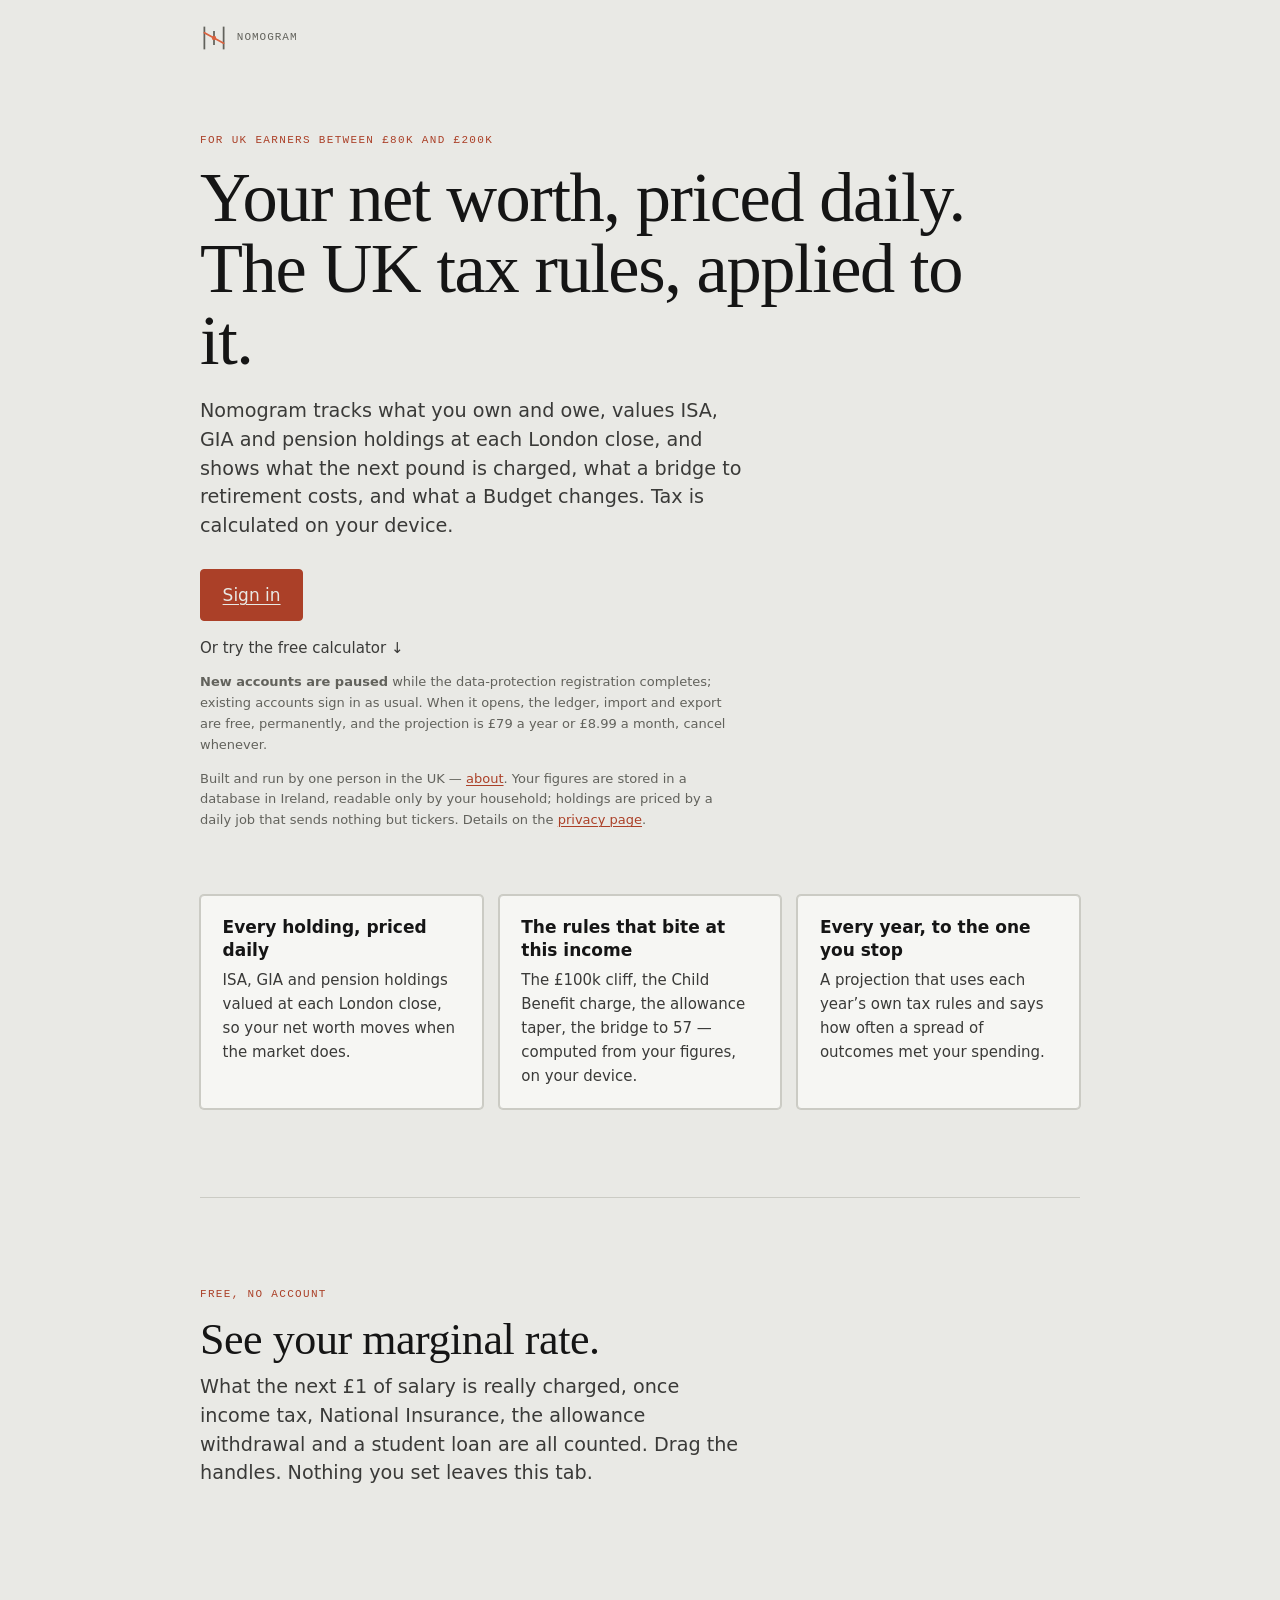
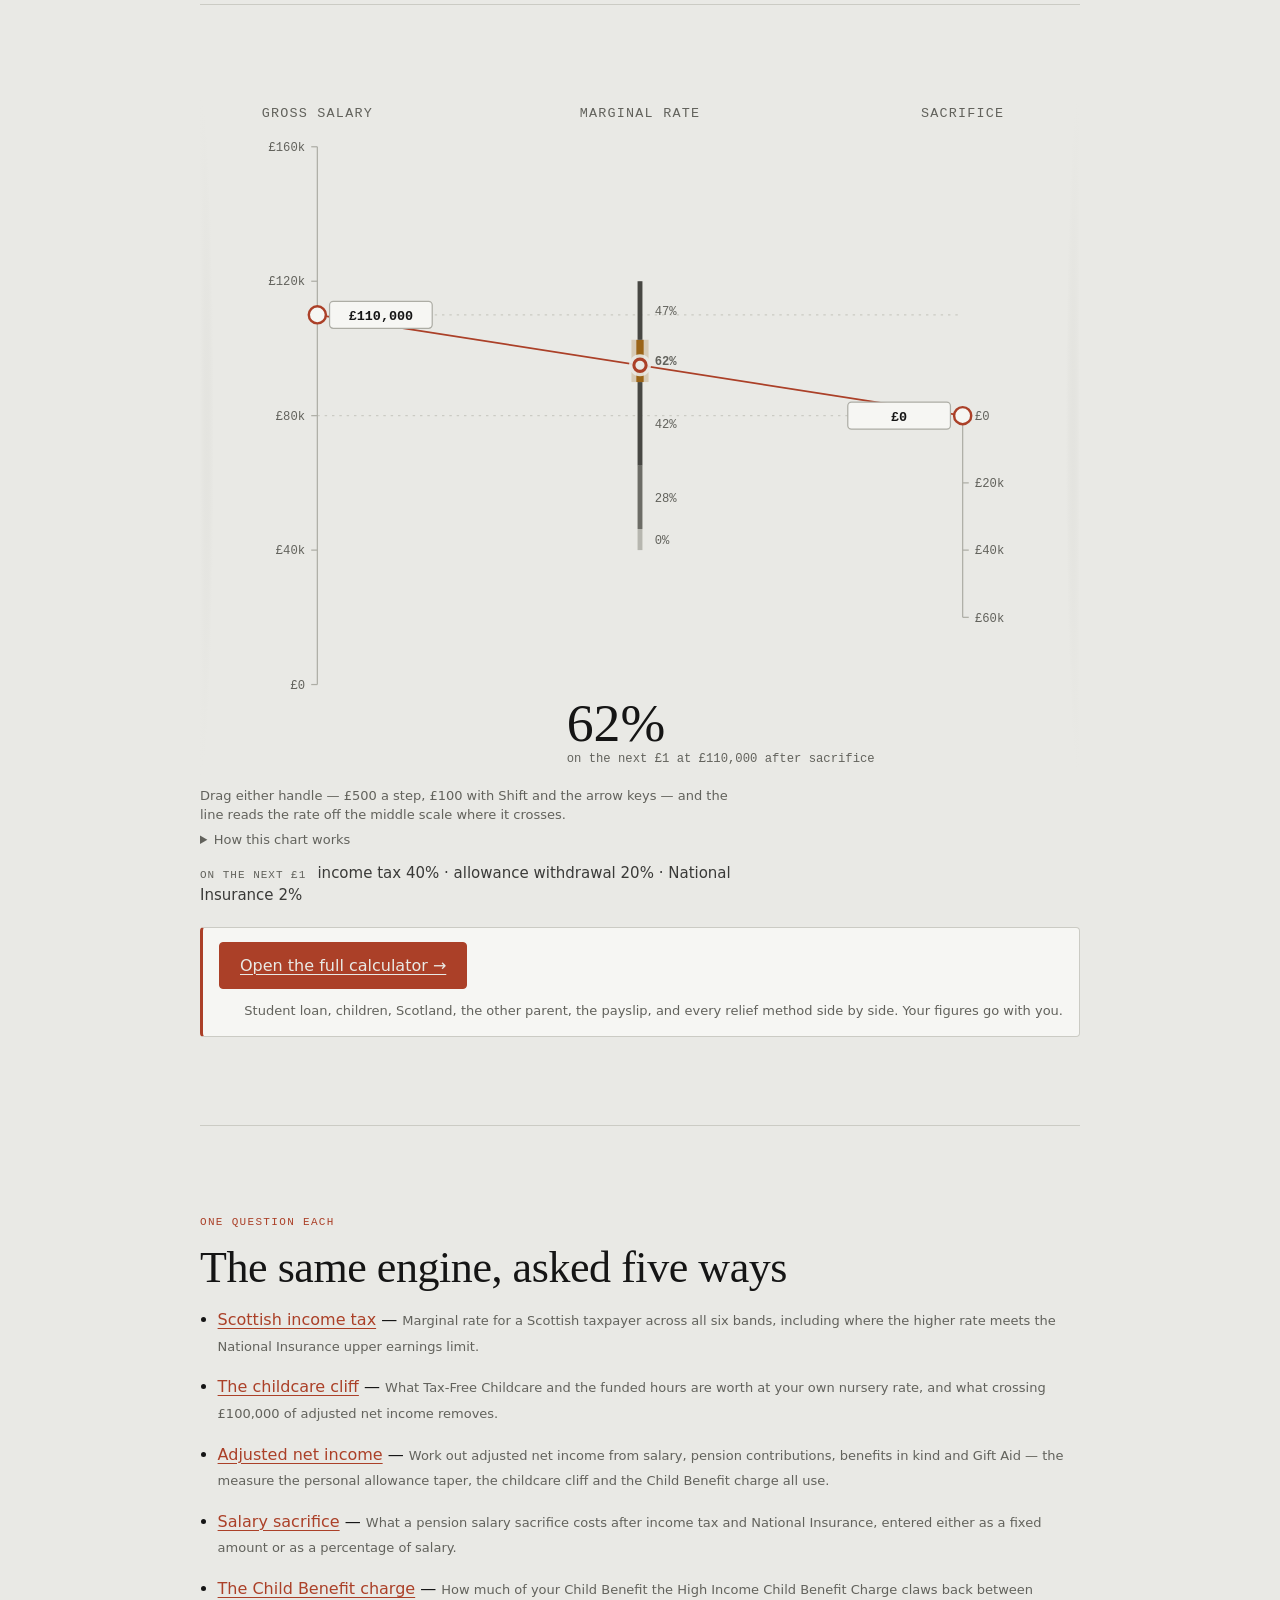
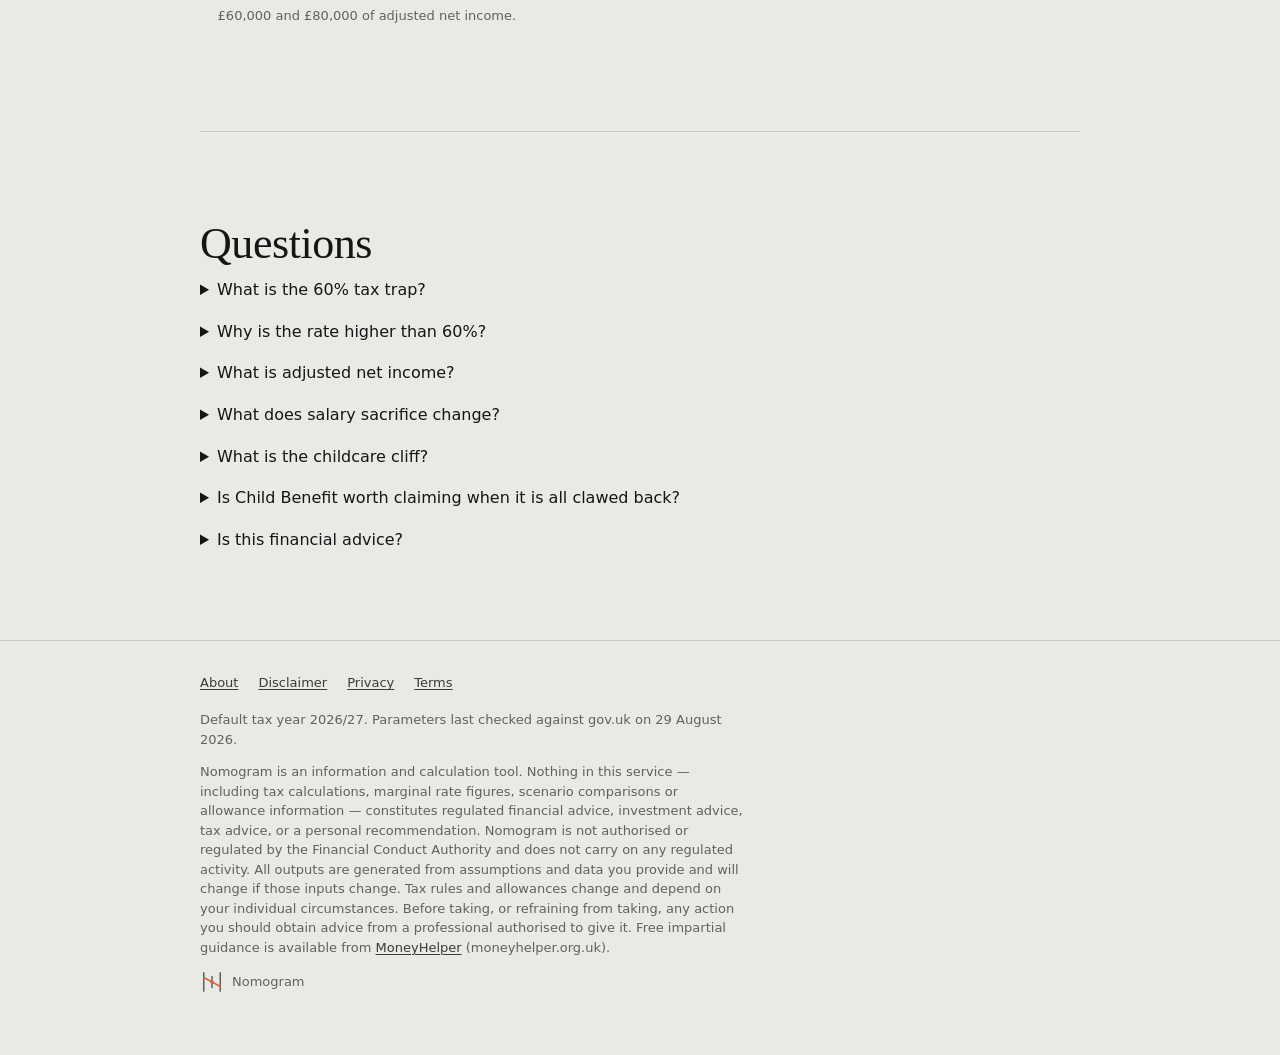
==== commit e4f1658c: "E-paper theme; sign-ups paused" ====
--- a/index.html
+++ b/index.html
@@ -1 +1 @@
-<!DOCTYPE html><!--GfirC9qiils7yHPnHDaOV--><html lang="en-GB" class="__variable_315a98 __variable_1bc20f __variable_46fe82" style="--font-display:var(--font-display-loaded), ui-serif, Georgia, serif;--font-sans:var(--font-sans-loaded), ui-sans-serif, system-ui, sans-serif;--font-mono:var(--font-mono-loaded), ui-monospace, Menlo, monospace"><head><meta charSet="utf-8"/><meta name="viewport" content="width=device-width, initial-scale=1"/><link rel="preload" href="/_next/static/media/26d4368bf94c0ec4-s.p.woff2" as="font" crossorigin="" type="font/woff2"/><link rel="preload" href="/_next/static/media/98e207f02528a563-s.p.woff2" as="font" crossorigin="" type="font/woff2"/><link rel="preload" href="/_next/static/media/d3ebbfd689654d3a-s.p.woff2" as="font" crossorigin="" type="font/woff2"/><link rel="preload" href="/_next/static/media/e6099e249fd938cc-s.p.woff2" as="font" crossorigin="" type="font/woff2"/><link rel="stylesheet" href="/_next/static/css/96603ab1b6b2057e.css" data-precedence="next"/><link rel="preload" as="script" fetchPriority="low" href="/_next/static/chunks/webpack-f4344baa64282e38.js"/><script src="/_next/static/chunks/c5c04770-f5ee545c45f72629.js" async=""></script><script src="/_next/static/chunks/489-721d8b015c2c4524.js" async=""></script><script src="/_next/static/chunks/main-app-504a67f4fecad4cb.js" async=""></script><script src="/_next/static/chunks/103-1f6cc3c786203286.js" async=""></script><script src="/_next/static/chunks/app/layout-245c6f2715d57137.js" async=""></script><script src="/_next/static/chunks/272-318a312d3e2d7595.js" async=""></script><script src="/_next/static/chunks/app/page-79bb6369b245ff03.js" async=""></script><meta name="next-size-adjust" content=""/><title>Nomogram — your financial position, priced daily, read against every UK tax rule</title><meta name="description" content="Track what you own and owe, value ISA, GIA and pension holdings at each London close, and see what the next £1 is charged — the 60% band, the £100k childcare cliff, the Child Benefit charge. Free marginal tax rate calculator included. Calculated on your device."/><meta name="application-name" content="Nomogram"/><meta name="keywords" content="60% tax trap,£100k tax calculator,marginal tax rate calculator UK,personal allowance taper,salary sacrifice calculator,childcare cliff £100,000,Scottish income tax calculator"/><meta name="robots" content="index, follow"/><meta property="og:title" content="Nomogram — your financial position, priced daily"/><meta property="og:description" content="Holdings valued at each close, every UK tax rule that applies to you, and a projection to the year you stop. Free marginal rate calculator included."/><meta property="og:site_name" content="Nomogram"/><meta property="og:locale" content="en_GB"/><meta property="og:image:alt" content="The marginal rate on the next £1 of UK salary, from £0 to £160,000, with the band where the personal allowance is withdrawn picked out."/><meta property="og:image:type" content="image/png"/><meta property="og:image" content="https://nomogram.uk/opengraph-image?9626bb7cdd72bed1"/><meta property="og:image:width" content="1200"/><meta property="og:image:height" content="630"/><meta property="og:type" content="website"/><meta name="twitter:card" content="summary_large_image"/><meta name="twitter:title" content="Nomogram — your financial position, priced daily"/><meta name="twitter:description" content="Every holding priced, every rule applied, calculated on your device."/><meta name="twitter:image:alt" content="The marginal rate on the next £1 of UK salary, from £0 to £160,000, with the band where the personal allowance is withdrawn picked out."/><meta name="twitter:image:type" content="image/png"/><meta name="twitter:image" content="https://nomogram.uk/opengraph-image?9626bb7cdd72bed1"/><meta name="twitter:image:width" content="1200"/><meta name="twitter:image:height" content="630"/><link rel="icon" href="/icon.svg"/><script src="/_next/static/chunks/polyfills-42372ed130431b0a.js" noModule=""></script></head><body><div hidden=""><!--$--><!--/$--></div><a href="#calculator" class="skip-link">Skip to the calculator</a><script type="application/ld+json">{"@context":"https://schema.org","@type":"FAQPage","mainEntity":[{"@type":"Question","name":"What is the 60% tax trap?","acceptedAnswer":{"@type":"Answer","text":"It is the effect of the personal allowance being withdrawn. Above a threshold of adjusted net income, the allowance falls by £1 for every £2 earned. That makes £1.50 of every extra £1 taxable, so income taxed at the higher rate is charged at one and a half times that rate over the band."}},{"@type":"Question","name":"Why is the rate higher than 60%?","acceptedAnswer":{"@type":"Answer","text":"National Insurance is charged on top, at the rate that applies above the upper earnings limit. A student loan adds its own percentage. The combined figure is what actually comes out of the next pound."}},{"@type":"Question","name":"What is adjusted net income?","acceptedAnswer":{"@type":"Answer","text":"Total income less reliefs, less gross relief-at-source pension contributions, less gross Gift Aid donations. It is the measure the personal allowance withdrawal, the High Income Child Benefit Charge and the childcare cliff all run on. It is not the same as salary, and it is not the same as taxable income."}},{"@type":"Question","name":"What does salary sacrifice change?","acceptedAnswer":{"@type":"Answer","text":"Sacrificed pay is never received, so it is not in adjusted net income, not in taxable pay, and not in earnings for National Insurance or student loan purposes. Relief-at-source and net-pay pension contributions reduce adjusted net income too, but leave National Insurance and student loan repayments alone."}},{"@type":"Question","name":"What is the childcare cliff?","acceptedAnswer":{"@type":"Answer","text":"Tax-Free Childcare and the funded hours both require adjusted net income at or below a threshold, for each parent. One pound over, for either parent, removes both schemes for both parents and all children. It is a discontinuity rather than a taper, so it has no marginal rate."}},{"@type":"Question","name":"Is Child Benefit worth claiming when it is all clawed back?","acceptedAnswer":{"@type":"Answer","text":"A full clawback makes the award and the charge cancel out in money terms. Claiming still does two things the charge does not touch: the claimant receives National Insurance credits that count towards the State Pension for years spent caring rather than earning, and the child is issued a National Insurance number automatically before turning 16. A claim can also be made with payments opted out, which keeps both effects with no charge to repay."}},{"@type":"Question","name":"Is this financial advice?","acceptedAnswer":{"@type":"Answer","text":"No. Nomogram is an information and calculation tool. It computes what a set of figures produces under the rules for a tax year. It is not authorised or regulated by the Financial Conduct Authority and it does not make personal recommendations."}}]}</script><main class="shell"><header class="section" style="padding-bottom:0;padding-top:1.5rem"><p class="eyebrow" style="display:flex;align-items:center;gap:0.55rem;margin:0"><svg width="28" height="28" viewBox="0 0 32 32" fill="none" role="presentation" aria-hidden="true"><line x1="5" y1="4" x2="5" y2="28" stroke="currentColor" stroke-width="2" stroke-linecap="square"></line><line x1="16" y1="9" x2="16" y2="23" stroke="currentColor" stroke-width="2" stroke-linecap="square"></line><line x1="27" y1="4" x2="27" y2="28" stroke="currentColor" stroke-width="2" stroke-linecap="square"></line><line x1="5" y1="10" x2="27" y2="22" stroke="var(--green-2)" stroke-width="2" stroke-linecap="round"></line><circle cx="16" cy="16" r="2.5" fill="var(--green-2)"></circle></svg> Nomogram</p></header><section class="section landing" aria-labelledby="landing-heading"><span class="kicker">For UK earners between £80k and £200k</span><h1 id="landing-heading" class="landing-title">Your net worth, priced daily. The UK tax rules, applied to it.</h1><p class="lede">Nomogram tracks what you own and owe, values ISA, GIA and pension holdings at each London close, and shows what the next pound is charged, what a bridge to retirement costs, and what a Budget changes. Tax is calculated on your device.</p><form class="landing-actions" action="https://app.nomogram.uk/sign-in" method="get"><label class="visually-hidden" for="landing-email">Email address</label><input id="landing-email" type="email" inputMode="email" autoComplete="email" placeholder="you@example.com" name="email" value=""/><button type="submit" class="button">Start with your email</button><a href="#calculator" class="landing-secondary">Or try the free calculator ↓</a></form><p class="field-hint" style="margin-top:0.75rem">No password — a sign-in link arrives, and following it makes the account. The ledger, import and export are free, permanently. The projection is<!-- --> <!-- -->£79<!-- --> a year or <!-- -->£8.99<!-- --> a month, cancel whenever.</p><p class="field-hint">Built and run by one person in the UK — <a href="/about/">about</a>. Your figures are stored in a database in Ireland, readable only by your household; holdings are priced by a daily job that sends nothing but tickers. Details on the<!-- --> <a href="/privacy/">privacy page</a>.</p><h2 class="visually-hidden">What it does</h2><ul class="feature-strip" aria-label="What Nomogram does"><li class="feature"><h3>Every holding, priced daily</h3><p>ISA, GIA and pension holdings valued at each London close, so your net worth moves when the market does.</p></li><li class="feature"><h3>The rules that bite at this income</h3><p>The £100k cliff, the Child Benefit charge, the allowance taper, the bridge to 57 — computed from your figures, on your device.</p></li><li class="feature"><h3>Every year, to the one you stop</h3><p>A projection that uses each year’s own tax rules and says how often a spread of outcomes met your spending.</p></li></ul></section><section class="section" id="calculator" aria-labelledby="calculator-heading"><span class="kicker">Free, no account</span><h2 id="calculator-heading">See your marginal rate.</h2><p class="lede">What the next £1 of salary is really charged, once income tax, National Insurance, the allowance withdrawal and a student loan are all counted. Drag the handles. Nothing you set leaves this tab.</p></section><section class="section" aria-label="Marginal rate nomogram"><figure style="margin:0"><div class="chart-scroll"><svg viewBox="0 0 720 560" role="img" aria-labelledby="nomogram-title nomogram-desc" style="touch-action:none;width:100%"><title id="nomogram-title">Marginal rate nomogram for 2026/27</title><desc id="nomogram-desc">A straightedge laid from £110,000 of gross salary on the left scale, through £0 of salary sacrifice on the right scale, crosses the middle scale at £110,000 of income after sacrifice, where the marginal rate is 62%.</desc><text x="96" y="20" class="eyebrow" text-anchor="middle" fill="currentColor">GROSS SALARY</text><text x="360" y="20" class="eyebrow" text-anchor="middle" fill="currentColor">MARGINAL RATE</text><text x="624" y="20" class="eyebrow" text-anchor="middle" fill="currentColor">SACRIFICE</text><line x1="96" y1="181.5" x2="624" y2="181.5" stroke="var(--line)" stroke-width="1" stroke-dasharray="2 4"></line><line x1="96" y1="264" x2="624" y2="264" stroke="var(--line)" stroke-width="1" stroke-dasharray="2 4"></line><line x1="96" y1="44" x2="96" y2="484" class="scale-rule"></line><g><line x1="91" y1="484" x2="96" y2="484" class="tick"></line><text x="86" y="487.5" class="tick-label" text-anchor="end">£0</text></g><g><line x1="91" y1="374" x2="96" y2="374" class="tick"></line><text x="86" y="377.5" class="tick-label" text-anchor="end">£40k</text></g><g><line x1="91" y1="264" x2="96" y2="264" class="tick"></line><text x="86" y="267.5" class="tick-label" text-anchor="end">£80k</text></g><g><line x1="91" y1="154" x2="96" y2="154" class="tick"></line><text x="86" y="157.5" class="tick-label" text-anchor="end">£120k</text></g><g><line x1="91" y1="44" x2="96" y2="44" class="tick"></line><text x="86" y="47.5" class="tick-label" text-anchor="end">£160k</text></g><line x1="360" y1="154" x2="360" y2="374" class="scale-rule"></line><g><line x1="360" y1="356.71625" x2="360" y2="374" stroke="var(--seq-1)" stroke-width="4" stroke-linecap="butt"></line><text x="372" y="368.858125" class="tick-label" font-weight="400">0%</text></g><g><line x1="360" y1="304.87874999999997" x2="360" y2="356.71625" stroke="var(--seq-3)" stroke-width="4" stroke-linecap="butt"></line><text x="372" y="334.2975" class="tick-label" font-weight="400">28%</text></g><g><line x1="360" y1="236.5" x2="360" y2="304.87874999999997" stroke="var(--seq-4)" stroke-width="4" stroke-linecap="butt"></line><text x="372" y="274.189375" class="tick-label" font-weight="400">42%</text></g><g><line x1="360" y1="201.9325" x2="360" y2="236.5" stroke="var(--ochre)" stroke-width="14" stroke-linecap="butt" opacity="0.22"></line><line x1="360" y1="201.9325" x2="360" y2="236.5" stroke="var(--ochre)" stroke-width="6" stroke-linecap="butt"></line><text x="372" y="222.71625" class="tick-label" font-weight="600">62%</text></g><g><line x1="360" y1="154" x2="360" y2="201.9325" stroke="var(--seq-4)" stroke-width="4" stroke-linecap="butt"></line><text x="372" y="181.46625" class="tick-label" font-weight="400">47%</text></g><line x1="624" y1="264" x2="624" y2="429" class="scale-rule"></line><g><line x1="624" y1="264" x2="629" y2="264" class="tick"></line><text x="634" y="267.5" class="tick-label">£0</text></g><g><line x1="624" y1="319" x2="629" y2="319" class="tick"></line><text x="634" y="322.5" class="tick-label">£20k</text></g><g><line x1="624" y1="374" x2="629" y2="374" class="tick"></line><text x="634" y="377.5" class="tick-label">£40k</text></g><g><line x1="624" y1="429" x2="629" y2="429" class="tick"></line><text x="634" y="432.5" class="tick-label">£60k</text></g><line x1="96" y1="181.5" x2="624" y2="264" class="index-line"></line><circle cx="360" cy="222.75" r="9" fill="var(--ground)" opacity="0.9"></circle><circle cx="360" cy="222.75" r="5" fill="var(--ground)" stroke="var(--green)" stroke-width="2.5"></circle><text x="300" y="530" text-anchor="start" font-family="var(--font-display)" font-size="44" fill="var(--ink)">62%</text><text x="300" y="547" text-anchor="start" class="tick-label">on the next £1 at £110,000 after sacrifice</text><g role="slider" tabindex="0" aria-label="Gross salary" aria-valuemin="0" aria-valuemax="160000" aria-valuenow="110000" aria-valuetext="£110,000" class="handle"><circle cx="96" cy="181.5" r="11" fill="transparent" stroke="none"></circle><circle cx="96" cy="181.5" r="7" fill="var(--surface)" stroke="var(--green)" stroke-width="2"></circle></g><g role="slider" tabindex="0" aria-label="Pension salary sacrifice" aria-valuemin="0" aria-valuemax="60000" aria-valuenow="0" aria-valuetext="£0" class="handle"><circle cx="624" cy="264" r="11" fill="transparent" stroke="none"></circle><circle cx="624" cy="264" r="7" fill="var(--surface)" stroke="var(--green)" stroke-width="2"></circle></g><g class="handle-value" aria-hidden="true"><rect x="106" y="170.5" width="84" height="22" rx="3" fill="var(--surface)" stroke="var(--line-2)"></rect><text x="148" y="185.5" text-anchor="middle" class="handle-value-text">£110,000</text></g><g class="handle-value" aria-hidden="true"><rect x="530" y="253" width="84" height="22" rx="3" fill="var(--surface)" stroke="var(--line-2)"></rect><text x="572" y="268" text-anchor="middle" class="handle-value-text">£0</text></g></svg></div><figcaption class="disclaimer" style="margin-top:0.5rem">Drag either handle — £500 a step, £100 with Shift and the arrow keys — and the line reads the rate off the middle scale where it crosses.<!-- --> <!-- --> <details style="margin-top:0.35rem"><summary>How this chart works</summary><span style="display:block;margin-top:0.35rem">The middle scale is graduated in income after the contribution. With a fixed <em>sacrifice</em>, the next £1 of salary raises adjusted net income, National-Insurance-able pay and student loan earnings by the same £1, so one scale answers for every salary-and-sacrifice pair and it can read the combined rate.<!-- --> A straight line between two points crosses at their midpoint, so the middle scale is drawn at half the spacing of the outer two. The identity holds for a fixed-amount sacrifice; a percentage is converted before it is drawn.</span></details></figcaption></figure><p class="compact-readout"><span class="eyebrow">On the next £1</span> <span>income tax <!-- -->40%<!-- --> · allowance withdrawal 20%<!-- --> · <!-- -->National Insurance <!-- -->2%</span></p><div class="actions"><a href="/calculator/" class="button">Open the full calculator →</a><span class="actions-count">Student loan, children, Scotland, the other parent, the payslip, and every relief method side by side. Your figures go with you.</span></div></section><section class="section" aria-labelledby="questions-heading"><span class="kicker">One question each</span><h2 id="questions-heading">The same engine, asked five ways</h2><ul class="stack" style="padding-left:1.1rem"><li><a href="/scottish-income-tax-calculator/">Scottish income tax</a> — <span class="field-hint" style="display:inline">Marginal rate for a Scottish taxpayer across all six bands, including where the higher rate meets the National Insurance upper earnings limit.</span></li><li><a href="/childcare-cliff-calculator/">The childcare cliff</a> — <span class="field-hint" style="display:inline">What Tax-Free Childcare and the funded hours are worth at your own nursery rate, and what crossing £100,000 of adjusted net income removes.</span></li><li><a href="/adjusted-net-income-calculator/">Adjusted net income</a> — <span class="field-hint" style="display:inline">Work out adjusted net income from salary, pension contributions, benefits in kind and Gift Aid — the measure the personal allowance taper, the childcare cliff and the Child Benefit charge all use.</span></li><li><a href="/salary-sacrifice-calculator/">Salary sacrifice</a> — <span class="field-hint" style="display:inline">What a pension salary sacrifice costs after income tax and National Insurance, entered either as a fixed amount or as a percentage of salary.</span></li><li><a href="/child-benefit-charge-calculator/">The Child Benefit charge</a> — <span class="field-hint" style="display:inline">How much of your Child Benefit the High Income Child Benefit Charge claws back between £60,000 and £80,000 of adjusted net income.</span></li></ul></section><section class="section" aria-labelledby="faq-heading"><h2 id="faq-heading">Questions</h2><div class="stack"><details><summary>What is the 60% tax trap?</summary><p style="margin-top:0.5rem">It is the effect of the personal allowance being withdrawn. Above a threshold of adjusted net income, the allowance falls by £1 for every £2 earned. That makes £1.50 of every extra £1 taxable, so income taxed at the higher rate is charged at one and a half times that rate over the band.</p></details><details><summary>Why is the rate higher than 60%?</summary><p style="margin-top:0.5rem">National Insurance is charged on top, at the rate that applies above the upper earnings limit. A student loan adds its own percentage. The combined figure is what actually comes out of the next pound.</p></details><details><summary>What is adjusted net income?</summary><p style="margin-top:0.5rem">Total income less reliefs, less gross relief-at-source pension contributions, less gross Gift Aid donations. It is the measure the personal allowance withdrawal, the High Income Child Benefit Charge and the childcare cliff all run on. It is not the same as salary, and it is not the same as taxable income.</p></details><details><summary>What does salary sacrifice change?</summary><p style="margin-top:0.5rem">Sacrificed pay is never received, so it is not in adjusted net income, not in taxable pay, and not in earnings for National Insurance or student loan purposes. Relief-at-source and net-pay pension contributions reduce adjusted net income too, but leave National Insurance and student loan repayments alone.</p></details><details><summary>What is the childcare cliff?</summary><p style="margin-top:0.5rem">Tax-Free Childcare and the funded hours both require adjusted net income at or below a threshold, for each parent. One pound over, for either parent, removes both schemes for both parents and all children. It is a discontinuity rather than a taper, so it has no marginal rate.</p></details><details><summary>Is Child Benefit worth claiming when it is all clawed back?</summary><p style="margin-top:0.5rem">A full clawback makes the award and the charge cancel out in money terms. Claiming still does two things the charge does not touch: the claimant receives National Insurance credits that count towards the State Pension for years spent caring rather than earning, and the child is issued a National Insurance number automatically before turning 16. A claim can also be made with payments opted out, which keeps both effects with no charge to repay.</p></details><details><summary>Is this financial advice?</summary><p style="margin-top:0.5rem">No. Nomogram is an information and calculation tool. It computes what a set of figures produces under the rules for a tax year. It is not authorised or regulated by the Financial Conduct Authority and it does not make personal recommendations.</p></details></div></section></main><!--$--><!--/$--><footer class="footer"><div class="shell"><ul class="footer-links"><li><a href="/about/">About</a></li><li><a href="/disclaimer/">Disclaimer</a></li><li><a href="/privacy/">Privacy</a></li><li><a href="/terms/">Terms</a></li></ul><p class="disclaimer">Default tax year <!-- -->2026/27<!-- -->. Parameters last checked against gov.uk on <!-- -->29 August 2026<!-- -->.</p><p class="disclaimer">Nomogram is an information and calculation tool. Nothing in this service — including tax calculations, marginal rate figures, scenario comparisons or allowance information — constitutes regulated financial advice, investment advice, tax advice, or a personal recommendation. Nomogram is not authorised or regulated by the Financial Conduct Authority and does not carry on any regulated activity. All outputs are generated from assumptions and data you provide and will change if those inputs change. Tax rules and allowances change and depend on your individual circumstances. Before taking, or refraining from taking, any action you should obtain advice from a professional authorised to give it. Free impartial guidance is available from<!-- --> <a href="https://www.moneyhelper.org.uk" rel="noreferrer">MoneyHelper</a> <!-- -->(moneyhelper.org.uk).</p><p class="disclaimer" style="display:flex;align-items:center;gap:0.5rem"><svg width="24" height="24" viewBox="0 0 32 32" fill="none" role="presentation" aria-hidden="true"><line x1="5" y1="4" x2="5" y2="28" stroke="currentColor" stroke-width="2" stroke-linecap="square"></line><line x1="16" y1="9" x2="16" y2="23" stroke="currentColor" stroke-width="2" stroke-linecap="square"></line><line x1="27" y1="4" x2="27" y2="28" stroke="currentColor" stroke-width="2" stroke-linecap="square"></line><line x1="5" y1="10" x2="27" y2="22" stroke="var(--green-2)" stroke-width="2" stroke-linecap="round"></line><circle cx="16" cy="16" r="2.5" fill="var(--green-2)"></circle></svg> Nomogram</p></div></footer><script src="/_next/static/chunks/webpack-f4344baa64282e38.js" id="_R_" async=""></script><script>(self.__next_f=self.__next_f||[]).push([0])</script><script>self.__next_f.push([1,"1:\"$Sreact.fragment\"\n2:I[2138,[],\"\"]\n3:I[1016,[],\"\"]\n4:I[3103,[\"103\",\"static/chunks/103-1f6cc3c786203286.js\",\"177\",\"static/chunks/app/layout-245c6f2715d57137.js\"],\"\"]\n8:I[6850,[],\"\"]\n:HL[\"/_next/static/media/26d4368bf94c0ec4-s.p.woff2\",\"font\",{\"crossOrigin\":\"\",\"type\":\"font/woff2\"}]\n:HL[\"/_next/static/media/98e207f02528a563-s.p.woff2\",\"font\",{\"crossOrigin\":\"\",\"type\":\"font/woff2\"}]\n:HL[\"/_next/static/media/d3ebbfd689654d3a-s.p.woff2\",\"font\",{\"crossOrigin\":\"\",\"type\":\"font/woff2\"}]\n:HL[\"/_next/static/media/e6099e249fd938cc-s.p.woff2\",\"font\",{\"crossOrigin\":\"\",\"type\":\"font/woff2\"}]\n:HL[\"/_next/static/css/96603ab1b6b2057e.css\",\"style\"]\n"])</script><script>self.__next_f.push([1,"0:{\"P\":null,\"b\":\"GfirC9qiils7yHPnHDaOV\",\"p\":\"\",\"c\":[\"\",\"\"],\"i\":false,\"f\":[[[\"\",{\"children\":[\"__PAGE__\",{}]},\"$undefined\",\"$undefined\",true],[\"\",[\"$\",\"$1\",\"c\",{\"children\":[[[\"$\",\"link\",\"0\",{\"rel\":\"stylesheet\",\"href\":\"/_next/static/css/96603ab1b6b2057e.css\",\"precedence\":\"next\",\"crossOrigin\":\"$undefined\",\"nonce\":\"$undefined\"}]],[\"$\",\"html\",null,{\"lang\":\"en-GB\",\"className\":\"__variable_315a98 __variable_1bc20f __variable_46fe82\",\"style\":{\"--font-display\":\"var(--font-display-loaded), ui-serif, Georgia, serif\",\"--font-sans\":\"var(--font-sans-loaded), ui-sans-serif, system-ui, sans-serif\",\"--font-mono\":\"var(--font-mono-loaded), ui-monospace, Menlo, monospace\"},\"children\":[\"$\",\"body\",null,{\"children\":[[\"$\",\"a\",null,{\"href\":\"#calculator\",\"className\":\"skip-link\",\"children\":\"Skip to the calculator\"}],[\"$\",\"$L2\",null,{\"parallelRouterKey\":\"children\",\"error\":\"$undefined\",\"errorStyles\":\"$undefined\",\"errorScripts\":\"$undefined\",\"template\":[\"$\",\"$L3\",null,{}],\"templateStyles\":\"$undefined\",\"templateScripts\":\"$undefined\",\"notFound\":[[[\"$\",\"title\",null,{\"children\":\"404: This page could not be found.\"}],[\"$\",\"div\",null,{\"style\":{\"fontFamily\":\"system-ui,\\\"Segoe UI\\\",Roboto,Helvetica,Arial,sans-serif,\\\"Apple Color Emoji\\\",\\\"Segoe UI Emoji\\\"\",\"height\":\"100vh\",\"textAlign\":\"center\",\"display\":\"flex\",\"flexDirection\":\"column\",\"alignItems\":\"center\",\"justifyContent\":\"center\"},\"children\":[\"$\",\"div\",null,{\"children\":[[\"$\",\"style\",null,{\"dangerouslySetInnerHTML\":{\"__html\":\"body{color:#000;background:#fff;margin:0}.next-error-h1{border-right:1px solid rgba(0,0,0,.3)}@media (prefers-color-scheme:dark){body{color:#fff;background:#000}.next-error-h1{border-right:1px solid rgba(255,255,255,.3)}}\"}}],[\"$\",\"h1\",null,{\"className\":\"next-error-h1\",\"style\":{\"display\":\"inline-block\",\"margin\":\"0 20px 0 0\",\"padding\":\"0 23px 0 0\",\"fontSize\":24,\"fontWeight\":500,\"verticalAlign\":\"top\",\"lineHeight\":\"49px\"},\"children\":404}],[\"$\",\"div\",null,{\"style\":{\"display\":\"inline-block\"},\"children\":[\"$\",\"h2\",null,{\"style\":{\"fontSize\":14,\"fontWeight\":400,\"lineHeight\":\"49px\",\"margin\":0},\"children\":\"This page could not be found.\"}]}]]}]}]],[]],\"forbidden\":\"$undefined\",\"unauthorized\":\"$undefined\"}],[\"$\",\"footer\",null,{\"className\":\"footer\",\"children\":[\"$\",\"div\",null,{\"className\":\"shell\",\"children\":[[\"$\",\"ul\",null,{\"className\":\"footer-links\",\"children\":[[\"$\",\"li\",null,{\"children\":[\"$\",\"$L4\",null,{\"href\":\"/about/\",\"children\":\"About\"}]}],[\"$\",\"li\",null,{\"children\":[\"$\",\"$L4\",null,{\"href\":\"/disclaimer/\",\"children\":\"Disclaimer\"}]}],[\"$\",\"li\",null,{\"children\":[\"$\",\"$L4\",null,{\"href\":\"/privacy/\",\"children\":\"Privacy\"}]}],[\"$\",\"li\",null,{\"children\":[\"$\",\"$L4\",null,{\"href\":\"/terms/\",\"children\":\"Terms\"}]}]]}],[\"$\",\"p\",null,{\"className\":\"disclaimer\",\"children\":[\"Default tax year \",\"2026/27\",\". Parameters last checked against gov.uk on \",\"29 August 2026\",\".\"]}],[\"$\",\"p\",null,{\"className\":\"disclaimer\",\"children\":[\"Nomogram is an information and calculation tool. Nothing in this service — including tax calculations, marginal rate figures, scenario comparisons or allowance information — constitutes regulated financial advice, investment advice, tax advice, or a personal recommendation. Nomogram is not authorised or regulated by the Financial Conduct Authority and does not carry on any regulated activity. All outputs are generated from assumptions and data you provide and will change if those inputs change. Tax rules and allowances change and depend on your individual circumstances. Before taking, or refraining from taking, any action you should obtain advice from a professional authorised to give it. Free impartial guidance is available from\",\" \",[\"$\",\"a\",null,{\"href\":\"https://www.moneyhelper.org.uk\",\"rel\":\"noreferrer\",\"children\":\"MoneyHelper\"}],\" \",\"(moneyhelper.org.uk).\"]}],[\"$\",\"p\",null,{\"className\":\"disclaimer\",\"style\":{\"display\":\"flex\",\"alignItems\":\"center\",\"gap\":\"0.5rem\"},\"children\":[[\"$\",\"svg\",null,{\"width\":24,\"height\":24,\"viewBox\":\"0 0 32 32\",\"fill\":\"none\",\"role\":\"presentation\",\"aria-hidden\":true,\"aria-label\":\"$undefined\",\"children\":[[\"$\",\"line\",null,{\"x1\":\"5\",\"y1\":\"4\",\"x2\":\"5\",\"y2\":\"28\",\"stroke\":\"currentColor\",\"strokeWidth\":\"2\",\"strokeLinecap\":\"square\"}],[\"$\",\"line\",null,{\"x1\":\"16\",\"y1\":\"9\",\"x2\":\"16\",\"y2\":\"23\",\"stroke\":\"currentColor\",\"strokeWidth\":\"2\",\"strokeLinecap\":\"square\"}],[\"$\",\"line\",null,{\"x1\":\"27\",\"y1\":\"4\",\"x2\":\"27\",\"y2\":\"28\",\"stroke\":\"currentColor\",\"strokeWidth\":\"2\",\"strokeLinecap\":\"square\"}],[\"$\",\"line\",null,{\"x1\":\"5\",\"y1\":\"10\",\"x2\":\"27\",\"y2\":\"22\",\"stroke\":\"var(--green-2)\",\"strokeWidth\":\"2\",\"strokeLinecap\":\"round\"}],\"$L5\"]}],\" Nomogram\"]}]]}]}]]}]}]]}],{\"children\":[\"__PAGE__\",\"$L6\",{},null,false]},null,false],\"$L7\",false]],\"m\":\"$undefined\",\"G\":[\"$8\",[]],\"s\":false,\"S\":true}\n"])</script><script>self.__next_f.push([1,"15:I[1123,[],\"ViewportBoundary\"]\n17:I[1123,[],\"MetadataBoundary\"]\n18:\"$Sreact.suspense\"\n5:[\"$\",\"circle\",null,{\"cx\":\"16\",\"cy\":\"16\",\"r\":\"2.5\",\"fill\":\"var(--green-2)\"}]\n9:Tb58,"])</script><script>self.__next_f.push([1,"{\"@context\":\"https://schema.org\",\"@type\":\"FAQPage\",\"mainEntity\":[{\"@type\":\"Question\",\"name\":\"What is the 60% tax trap?\",\"acceptedAnswer\":{\"@type\":\"Answer\",\"text\":\"It is the effect of the personal allowance being withdrawn. Above a threshold of adjusted net income, the allowance falls by £1 for every £2 earned. That makes £1.50 of every extra £1 taxable, so income taxed at the higher rate is charged at one and a half times that rate over the band.\"}},{\"@type\":\"Question\",\"name\":\"Why is the rate higher than 60%?\",\"acceptedAnswer\":{\"@type\":\"Answer\",\"text\":\"National Insurance is charged on top, at the rate that applies above the upper earnings limit. A student loan adds its own percentage. The combined figure is what actually comes out of the next pound.\"}},{\"@type\":\"Question\",\"name\":\"What is adjusted net income?\",\"acceptedAnswer\":{\"@type\":\"Answer\",\"text\":\"Total income less reliefs, less gross relief-at-source pension contributions, less gross Gift Aid donations. It is the measure the personal allowance withdrawal, the High Income Child Benefit Charge and the childcare cliff all run on. It is not the same as salary, and it is not the same as taxable income.\"}},{\"@type\":\"Question\",\"name\":\"What does salary sacrifice change?\",\"acceptedAnswer\":{\"@type\":\"Answer\",\"text\":\"Sacrificed pay is never received, so it is not in adjusted net income, not in taxable pay, and not in earnings for National Insurance or student loan purposes. Relief-at-source and net-pay pension contributions reduce adjusted net income too, but leave National Insurance and student loan repayments alone.\"}},{\"@type\":\"Question\",\"name\":\"What is the childcare cliff?\",\"acceptedAnswer\":{\"@type\":\"Answer\",\"text\":\"Tax-Free Childcare and the funded hours both require adjusted net income at or below a threshold, for each parent. One pound over, for either parent, removes both schemes for both parents and all children. It is a discontinuity rather than a taper, so it has no marginal rate.\"}},{\"@type\":\"Question\",\"name\":\"Is Child Benefit worth claiming when it is all clawed back?\",\"acceptedAnswer\":{\"@type\":\"Answer\",\"text\":\"A full clawback makes the award and the charge cancel out in money terms. Claiming still does two things the charge does not touch: the claimant receives National Insurance credits that count towards the State Pension for years spent caring rather than earning, and the child is issued a National Insurance number automatically before turning 16. A claim can also be made with payments opted out, which keeps both effects with no charge to repay.\"}},{\"@type\":\"Question\",\"name\":\"Is this financial advice?\",\"acceptedAnswer\":{\"@type\":\"Answer\",\"text\":\"No. Nomogram is an information and calculation tool. It computes what a set of figures produces under the rules for a tax year. It is not authorised or regulated by the Financial Conduct Authority and it does not make personal recommendations.\"}}]}"])</script><script>self.__next_f.push([1,"6:[\"$\",\"$1\",\"c\",{\"children\":[[[\"$\",\"script\",null,{\"type\":\"application/ld+json\",\"dangerouslySetInnerHTML\":{\"__html\":\"$9\"}}],[\"$\",\"main\",null,{\"className\":\"shell\",\"children\":[[\"$\",\"header\",null,{\"className\":\"section\",\"style\":{\"paddingBottom\":0,\"paddingTop\":\"1.5rem\"},\"children\":[\"$\",\"p\",null,{\"className\":\"eyebrow\",\"style\":{\"display\":\"flex\",\"alignItems\":\"center\",\"gap\":\"0.55rem\",\"margin\":0},\"children\":[[\"$\",\"svg\",null,{\"width\":28,\"height\":28,\"viewBox\":\"0 0 32 32\",\"fill\":\"none\",\"role\":\"presentation\",\"aria-hidden\":true,\"aria-label\":\"$undefined\",\"children\":[\"$La\",\"$Lb\",\"$Lc\",\"$Ld\",\"$Le\"]}],\" Nomogram\"]}]}],\"$Lf\",\"$L10\",\"$L11\",\"$L12\",\"$L13\"]}]],null,\"$L14\"]}]\n7:[\"$\",\"$1\",\"h\",{\"children\":[null,[[\"$\",\"$L15\",null,{\"children\":\"$L16\"}],[\"$\",\"meta\",null,{\"name\":\"next-size-adjust\",\"content\":\"\"}]],[\"$\",\"$L17\",null,{\"children\":[\"$\",\"div\",null,{\"hidden\":true,\"children\":[\"$\",\"$18\",null,{\"fallback\":null,\"children\":\"$L19\"}]}]}]]}]\n"])</script><script>self.__next_f.push([1,"1a:I[8932,[\"272\",\"static/chunks/272-318a312d3e2d7595.js\",\"974\",\"static/chunks/app/page-79bb6369b245ff03.js\"],\"LandingHero\"]\n1b:I[5272,[\"272\",\"static/chunks/272-318a312d3e2d7595.js\",\"974\",\"static/chunks/app/page-79bb6369b245ff03.js\"],\"Calculator\"]\n1c:I[1123,[],\"OutletBoundary\"]\n1e:I[6946,[],\"AsyncMetadataOutlet\"]\na:[\"$\",\"line\",null,{\"x1\":\"5\",\"y1\":\"4\",\"x2\":\"5\",\"y2\":\"28\",\"stroke\":\"currentColor\",\"strokeWidth\":\"2\",\"strokeLinecap\":\"square\"}]\nb:[\"$\",\"line\",null,{\"x1\":\"16\",\"y1\":\"9\",\"x2\":\"16\",\"y2\":\"23\",\"stroke\":\"currentColor\",\"strokeWidth\":\"2\",\"strokeLinecap\":\"square\"}]\nc:[\"$\",\"line\",null,{\"x1\":\"27\",\"y1\":\"4\",\"x2\":\"27\",\"y2\":\"28\",\"stroke\":\"currentColor\",\"strokeWidth\":\"2\",\"strokeLinecap\":\"square\"}]\nd:[\"$\",\"line\",null,{\"x1\":\"5\",\"y1\":\"10\",\"x2\":\"27\",\"y2\":\"22\",\"stroke\":\"var(--green-2)\",\"strokeWidth\":\"2\",\"strokeLinecap\":\"round\"}]\ne:[\"$\",\"circle\",null,{\"cx\":\"16\",\"cy\":\"16\",\"r\":\"2.5\",\"fill\":\"var(--green-2)\"}]\nf:[\"$\",\"$L1a\",null,{}]\n10:[\"$\",\"section\",null,{\"className\":\"section\",\"id\":\"calculator\",\"aria-labelledby\":\"calculator-heading\",\"children\":[[\"$\",\"span\",null,{\"className\":\"kicker\",\"children\":\"Free, no account\"}],[\"$\",\"h2\",null,{\"id\":\"calculator-heading\",\"children\":\"See your marginal rate.\"}],[\"$\",\"p\",null,{\"className\":\"lede\",\"children\":\"What the next £1 of salary is really charged, once income tax, National Insurance, the allowance withdrawal and a student loan are all counted. Drag the handles. Nothing you set leaves this tab.\"}]]}]\n11:[\"$\",\"$L1b\",null,{\"compact\":true}]\n"])</script><script>self.__next_f.push([1,"12:[\"$\",\"section\",null,{\"className\":\"section\",\"aria-labelledby\":\"questions-heading\",\"children\":[[\"$\",\"span\",null,{\"className\":\"kicker\",\"children\":\"One question each\"}],[\"$\",\"h2\",null,{\"id\":\"questions-heading\",\"children\":\"The same engine, asked five ways\"}],[\"$\",\"ul\",null,{\"className\":\"stack\",\"style\":{\"paddingLeft\":\"1.1rem\"},\"children\":[[\"$\",\"li\",\"scottish-income-tax-calculator\",{\"children\":[[\"$\",\"a\",null,{\"href\":\"/scottish-income-tax-calculator/\",\"children\":\"Scottish income tax\"}],\" — \",[\"$\",\"span\",null,{\"className\":\"field-hint\",\"style\":{\"display\":\"inline\"},\"children\":\"Marginal rate for a Scottish taxpayer across all six bands, including where the higher rate meets the National Insurance upper earnings limit.\"}]]}],[\"$\",\"li\",\"childcare-cliff-calculator\",{\"children\":[[\"$\",\"a\",null,{\"href\":\"/childcare-cliff-calculator/\",\"children\":\"The childcare cliff\"}],\" — \",[\"$\",\"span\",null,{\"className\":\"field-hint\",\"style\":{\"display\":\"inline\"},\"children\":\"What Tax-Free Childcare and the funded hours are worth at your own nursery rate, and what crossing £100,000 of adjusted net income removes.\"}]]}],[\"$\",\"li\",\"adjusted-net-income-calculator\",{\"children\":[[\"$\",\"a\",null,{\"href\":\"/adjusted-net-income-calculator/\",\"children\":\"Adjusted net income\"}],\" — \",[\"$\",\"span\",null,{\"className\":\"field-hint\",\"style\":{\"display\":\"inline\"},\"children\":\"Work out adjusted net income from salary, pension contributions, benefits in kind and Gift Aid — the measure the personal allowance taper, the childcare cliff and the Child Benefit charge all use.\"}]]}],[\"$\",\"li\",\"salary-sacrifice-calculator\",{\"children\":[[\"$\",\"a\",null,{\"href\":\"/salary-sacrifice-calculator/\",\"children\":\"Salary sacrifice\"}],\" — \",[\"$\",\"span\",null,{\"className\":\"field-hint\",\"style\":{\"display\":\"inline\"},\"children\":\"What a pension salary sacrifice costs after income tax and National Insurance, entered either as a fixed amount or as a percentage of salary.\"}]]}],[\"$\",\"li\",\"child-benefit-charge-calculator\",{\"children\":[[\"$\",\"a\",null,{\"href\":\"/child-benefit-charge-calculator/\",\"children\":\"The Child Benefit charge\"}],\" — \",[\"$\",\"span\",null,{\"className\":\"field-hint\",\"style\":{\"display\":\"inline\"},\"children\":\"How much of your Child Benefit the High Income Child Benefit Charge claws back between £60,000 and £80,000 of adjusted net income.\"}]]}]]}]]}]\n"])</script><script>self.__next_f.push([1,"13:[\"$\",\"section\",null,{\"className\":\"section\",\"aria-labelledby\":\"faq-heading\",\"children\":[[\"$\",\"h2\",null,{\"id\":\"faq-heading\",\"children\":\"Questions\"}],[\"$\",\"div\",null,{\"className\":\"stack\",\"children\":[[\"$\",\"details\",\"What is the 60% tax trap?\",{\"children\":[[\"$\",\"summary\",null,{\"children\":\"What is the 60% tax trap?\"}],[\"$\",\"p\",null,{\"style\":{\"marginTop\":\"0.5rem\"},\"children\":\"It is the effect of the personal allowance being withdrawn. Above a threshold of adjusted net income, the allowance falls by £1 for every £2 earned. That makes £1.50 of every extra £1 taxable, so income taxed at the higher rate is charged at one and a half times that rate over the band.\"}]]}],[\"$\",\"details\",\"Why is the rate higher than 60%?\",{\"children\":[[\"$\",\"summary\",null,{\"children\":\"Why is the rate higher than 60%?\"}],[\"$\",\"p\",null,{\"style\":{\"marginTop\":\"0.5rem\"},\"children\":\"National Insurance is charged on top, at the rate that applies above the upper earnings limit. A student loan adds its own percentage. The combined figure is what actually comes out of the next pound.\"}]]}],[\"$\",\"details\",\"What is adjusted net income?\",{\"children\":[[\"$\",\"summary\",null,{\"children\":\"What is adjusted net income?\"}],[\"$\",\"p\",null,{\"style\":{\"marginTop\":\"0.5rem\"},\"children\":\"Total income less reliefs, less gross relief-at-source pension contributions, less gross Gift Aid donations. It is the measure the personal allowance withdrawal, the High Income Child Benefit Charge and the childcare cliff all run on. It is not the same as salary, and it is not the same as taxable income.\"}]]}],[\"$\",\"details\",\"What does salary sacrifice change?\",{\"children\":[[\"$\",\"summary\",null,{\"children\":\"What does salary sacrifice change?\"}],[\"$\",\"p\",null,{\"style\":{\"marginTop\":\"0.5rem\"},\"children\":\"Sacrificed pay is never received, so it is not in adjusted net income, not in taxable pay, and not in earnings for National Insurance or student loan purposes. Relief-at-source and net-pay pension contributions reduce adjusted net income too, but leave National Insurance and student loan repayments alone.\"}]]}],[\"$\",\"details\",\"What is the childcare cliff?\",{\"children\":[[\"$\",\"summary\",null,{\"children\":\"What is the childcare cliff?\"}],[\"$\",\"p\",null,{\"style\":{\"marginTop\":\"0.5rem\"},\"children\":\"Tax-Free Childcare and the funded hours both require adjusted net income at or below a threshold, for each parent. One pound over, for either parent, removes both schemes for both parents and all children. It is a discontinuity rather than a taper, so it has no marginal rate.\"}]]}],[\"$\",\"details\",\"Is Child Benefit worth claiming when it is all clawed back?\",{\"children\":[[\"$\",\"summary\",null,{\"children\":\"Is Child Benefit worth claiming when it is all clawed back?\"}],[\"$\",\"p\",null,{\"style\":{\"marginTop\":\"0.5rem\"},\"children\":\"A full clawback makes the award and the charge cancel out in money terms. Claiming still does two things the charge does not touch: the claimant receives National Insurance credits that count towards the State Pension for years spent caring rather than earning, and the child is issued a National Insurance number automatically before turning 16. A claim can also be made with payments opted out, which keeps both effects with no charge to repay.\"}]]}],[\"$\",\"details\",\"Is this financial advice?\",{\"children\":[[\"$\",\"summary\",null,{\"children\":\"Is this financial advice?\"}],[\"$\",\"p\",null,{\"style\":{\"marginTop\":\"0.5rem\"},\"children\":\"No. Nomogram is an information and calculation tool. It computes what a set of figures produces under the rules for a tax year. It is not authorised or regulated by the Financial Conduct Authority and it does not make personal recommendations.\"}]]}]]}]]}]\n"])</script><script>self.__next_f.push([1,"14:[\"$\",\"$L1c\",null,{\"children\":[\"$L1d\",[\"$\",\"$L1e\",null,{\"promise\":\"$@1f\"}]]}]\n"])</script><script>self.__next_f.push([1,"16:[[\"$\",\"meta\",\"0\",{\"charSet\":\"utf-8\"}],[\"$\",\"meta\",\"1\",{\"name\":\"viewport\",\"content\":\"width=device-width, initial-scale=1\"}]]\n"])</script><script>self.__next_f.push([1,"1d:null\n"])</script><script>self.__next_f.push([1,"20:I[3338,[],\"IconMark\"]\n"])</script><script>self.__next_f.push([1,"1f:{\"metadata\":[[\"$\",\"title\",\"0\",{\"children\":\"Nomogram — your financial position, priced daily, read against every UK tax rule\"}],[\"$\",\"meta\",\"1\",{\"name\":\"description\",\"content\":\"Track what you own and owe, value ISA, GIA and pension holdings at each London close, and see what the next £1 is charged — the 60% band, the £100k childcare cliff, the Child Benefit charge. Free marginal tax rate calculator included. Calculated on your device.\"}],[\"$\",\"meta\",\"2\",{\"name\":\"application-name\",\"content\":\"Nomogram\"}],[\"$\",\"meta\",\"3\",{\"name\":\"keywords\",\"content\":\"60% tax trap,£100k tax calculator,marginal tax rate calculator UK,personal allowance taper,salary sacrifice calculator,childcare cliff £100,000,Scottish income tax calculator\"}],[\"$\",\"meta\",\"4\",{\"name\":\"robots\",\"content\":\"index, follow\"}],[\"$\",\"meta\",\"5\",{\"property\":\"og:title\",\"content\":\"Nomogram — your financial position, priced daily\"}],[\"$\",\"meta\",\"6\",{\"property\":\"og:description\",\"content\":\"Holdings valued at each close, every UK tax rule that applies to you, and a projection to the year you stop. Free marginal rate calculator included.\"}],[\"$\",\"meta\",\"7\",{\"property\":\"og:site_name\",\"content\":\"Nomogram\"}],[\"$\",\"meta\",\"8\",{\"property\":\"og:locale\",\"content\":\"en_GB\"}],[\"$\",\"meta\",\"9\",{\"property\":\"og:image:alt\",\"content\":\"The marginal rate on the next £1 of UK salary, from £0 to £160,000, with the band where the personal allowance is withdrawn picked out.\"}],[\"$\",\"meta\",\"10\",{\"property\":\"og:image:type\",\"content\":\"image/png\"}],[\"$\",\"meta\",\"11\",{\"property\":\"og:image\",\"content\":\"https://nomogram.uk/opengraph-image?9626bb7cdd72bed1\"}],[\"$\",\"meta\",\"12\",{\"property\":\"og:image:width\",\"content\":\"1200\"}],[\"$\",\"meta\",\"13\",{\"property\":\"og:image:height\",\"content\":\"630\"}],[\"$\",\"meta\",\"14\",{\"property\":\"og:type\",\"content\":\"website\"}],[\"$\",\"meta\",\"15\",{\"name\":\"twitter:card\",\"content\":\"summary_large_image\"}],[\"$\",\"meta\",\"16\",{\"name\":\"twitter:title\",\"content\":\"Nomogram — your financial position, priced daily\"}],[\"$\",\"meta\",\"17\",{\"name\":\"twitter:description\",\"content\":\"Every holding priced, every rule applied, calculated on your device.\"}],[\"$\",\"meta\",\"18\",{\"name\":\"twitter:image:alt\",\"content\":\"The marginal rate on the next £1 of UK salary, from £0 to £160,000, with the band where the personal allowance is withdrawn picked out.\"}],[\"$\",\"meta\",\"19\",{\"name\":\"twitter:image:type\",\"content\":\"image/png\"}],[\"$\",\"meta\",\"20\",{\"name\":\"twitter:image\",\"content\":\"https://nomogram.uk/opengraph-image?9626bb7cdd72bed1\"}],[\"$\",\"meta\",\"21\",{\"name\":\"twitter:image:width\",\"content\":\"1200\"}],[\"$\",\"meta\",\"22\",{\"name\":\"twitter:image:height\",\"content\":\"630\"}],[\"$\",\"link\",\"23\",{\"rel\":\"icon\",\"href\":\"/icon.svg\"}],[\"$\",\"$L20\",\"24\",{}]],\"error\":null,\"digest\":\"$undefined\"}\n"])</script><script>self.__next_f.push([1,"19:\"$1f:metadata\"\n"])</script></body></html>+<!DOCTYPE html><!--qez2qdjd6zVq02k0_MK5k--><html lang="en-GB" class="__variable_315a98 __variable_1bc20f __variable_46fe82" style="--font-display:var(--font-display-loaded), ui-serif, Georgia, serif;--font-sans:var(--font-sans-loaded), ui-sans-serif, system-ui, sans-serif;--font-mono:var(--font-mono-loaded), ui-monospace, Menlo, monospace"><head><meta charSet="utf-8"/><meta name="viewport" content="width=device-width, initial-scale=1"/><link rel="preload" href="/_next/static/media/26d4368bf94c0ec4-s.p.woff2" as="font" crossorigin="" type="font/woff2"/><link rel="preload" href="/_next/static/media/98e207f02528a563-s.p.woff2" as="font" crossorigin="" type="font/woff2"/><link rel="preload" href="/_next/static/media/d3ebbfd689654d3a-s.p.woff2" as="font" crossorigin="" type="font/woff2"/><link rel="preload" href="/_next/static/media/e6099e249fd938cc-s.p.woff2" as="font" crossorigin="" type="font/woff2"/><link rel="stylesheet" href="/_next/static/css/cc8d67a376e34bca.css" data-precedence="next"/><link rel="preload" as="script" fetchPriority="low" href="/_next/static/chunks/webpack-f4344baa64282e38.js"/><script src="/_next/static/chunks/c5c04770-f5ee545c45f72629.js" async=""></script><script src="/_next/static/chunks/489-721d8b015c2c4524.js" async=""></script><script src="/_next/static/chunks/main-app-504a67f4fecad4cb.js" async=""></script><script src="/_next/static/chunks/103-1f6cc3c786203286.js" async=""></script><script src="/_next/static/chunks/app/layout-245c6f2715d57137.js" async=""></script><script src="/_next/static/chunks/272-318a312d3e2d7595.js" async=""></script><script src="/_next/static/chunks/app/page-87474631f27ff29f.js" async=""></script><meta name="next-size-adjust" content=""/><title>Nomogram — your financial position, priced daily, read against every UK tax rule</title><meta name="description" content="Track what you own and owe, value ISA, GIA and pension holdings at each London close, and see what the next £1 is charged — the 60% band, the £100k childcare cliff, the Child Benefit charge. Free marginal tax rate calculator included. Calculated on your device."/><meta name="application-name" content="Nomogram"/><meta name="keywords" content="60% tax trap,£100k tax calculator,marginal tax rate calculator UK,personal allowance taper,salary sacrifice calculator,childcare cliff £100,000,Scottish income tax calculator"/><meta name="robots" content="index, follow"/><meta property="og:title" content="Nomogram — your financial position, priced daily"/><meta property="og:description" content="Holdings valued at each close, every UK tax rule that applies to you, and a projection to the year you stop. Free marginal rate calculator included."/><meta property="og:site_name" content="Nomogram"/><meta property="og:locale" content="en_GB"/><meta property="og:image:alt" content="The marginal rate on the next £1 of UK salary, from £0 to £160,000, with the band where the personal allowance is withdrawn picked out."/><meta property="og:image:type" content="image/png"/><meta property="og:image" content="https://nomogram.uk/opengraph-image?9626bb7cdd72bed1"/><meta property="og:image:width" content="1200"/><meta property="og:image:height" content="630"/><meta property="og:type" content="website"/><meta name="twitter:card" content="summary_large_image"/><meta name="twitter:title" content="Nomogram — your financial position, priced daily"/><meta name="twitter:description" content="Every holding priced, every rule applied, calculated on your device."/><meta name="twitter:image:alt" content="The marginal rate on the next £1 of UK salary, from £0 to £160,000, with the band where the personal allowance is withdrawn picked out."/><meta name="twitter:image:type" content="image/png"/><meta name="twitter:image" content="https://nomogram.uk/opengraph-image?9626bb7cdd72bed1"/><meta name="twitter:image:width" content="1200"/><meta name="twitter:image:height" content="630"/><link rel="icon" href="/icon.svg"/><script src="/_next/static/chunks/polyfills-42372ed130431b0a.js" noModule=""></script></head><body><div hidden=""><!--$--><!--/$--></div><a href="#calculator" class="skip-link">Skip to the calculator</a><script type="application/ld+json">{"@context":"https://schema.org","@type":"FAQPage","mainEntity":[{"@type":"Question","name":"What is the 60% tax trap?","acceptedAnswer":{"@type":"Answer","text":"It is the effect of the personal allowance being withdrawn. Above a threshold of adjusted net income, the allowance falls by £1 for every £2 earned. That makes £1.50 of every extra £1 taxable, so income taxed at the higher rate is charged at one and a half times that rate over the band."}},{"@type":"Question","name":"Why is the rate higher than 60%?","acceptedAnswer":{"@type":"Answer","text":"National Insurance is charged on top, at the rate that applies above the upper earnings limit. A student loan adds its own percentage. The combined figure is what actually comes out of the next pound."}},{"@type":"Question","name":"What is adjusted net income?","acceptedAnswer":{"@type":"Answer","text":"Total income less reliefs, less gross relief-at-source pension contributions, less gross Gift Aid donations. It is the measure the personal allowance withdrawal, the High Income Child Benefit Charge and the childcare cliff all run on. It is not the same as salary, and it is not the same as taxable income."}},{"@type":"Question","name":"What does salary sacrifice change?","acceptedAnswer":{"@type":"Answer","text":"Sacrificed pay is never received, so it is not in adjusted net income, not in taxable pay, and not in earnings for National Insurance or student loan purposes. Relief-at-source and net-pay pension contributions reduce adjusted net income too, but leave National Insurance and student loan repayments alone."}},{"@type":"Question","name":"What is the childcare cliff?","acceptedAnswer":{"@type":"Answer","text":"Tax-Free Childcare and the funded hours both require adjusted net income at or below a threshold, for each parent. One pound over, for either parent, removes both schemes for both parents and all children. It is a discontinuity rather than a taper, so it has no marginal rate."}},{"@type":"Question","name":"Is Child Benefit worth claiming when it is all clawed back?","acceptedAnswer":{"@type":"Answer","text":"A full clawback makes the award and the charge cancel out in money terms. Claiming still does two things the charge does not touch: the claimant receives National Insurance credits that count towards the State Pension for years spent caring rather than earning, and the child is issued a National Insurance number automatically before turning 16. A claim can also be made with payments opted out, which keeps both effects with no charge to repay."}},{"@type":"Question","name":"Is this financial advice?","acceptedAnswer":{"@type":"Answer","text":"No. Nomogram is an information and calculation tool. It computes what a set of figures produces under the rules for a tax year. It is not authorised or regulated by the Financial Conduct Authority and it does not make personal recommendations."}}]}</script><main class="shell"><header class="section" style="padding-bottom:0;padding-top:1.5rem"><p class="eyebrow" style="display:flex;align-items:center;gap:0.55rem;margin:0"><svg width="28" height="28" viewBox="0 0 32 32" fill="none" role="presentation" aria-hidden="true"><line x1="5" y1="4" x2="5" y2="28" stroke="currentColor" stroke-width="2" stroke-linecap="square"></line><line x1="16" y1="9" x2="16" y2="23" stroke="currentColor" stroke-width="2" stroke-linecap="square"></line><line x1="27" y1="4" x2="27" y2="28" stroke="currentColor" stroke-width="2" stroke-linecap="square"></line><line x1="5" y1="10" x2="27" y2="22" stroke="var(--green-2)" stroke-width="2" stroke-linecap="round"></line><circle cx="16" cy="16" r="2.5" fill="var(--green-2)"></circle></svg> Nomogram</p></header><section class="section landing" aria-labelledby="landing-heading"><span class="kicker">For UK earners between £80k and £200k</span><h1 id="landing-heading" class="landing-title">Your net worth, priced daily. The UK tax rules, applied to it.</h1><p class="lede">Nomogram tracks what you own and owe, values ISA, GIA and pension holdings at each London close, and shows what the next pound is charged, what a bridge to retirement costs, and what a Budget changes. Tax is calculated on your device.</p><div class="landing-actions"><a href="https://app.nomogram.uk/sign-in" class="button">Sign in</a><a href="#calculator" class="landing-secondary">Or try the free calculator ↓</a></div><p class="field-hint" style="margin-top:0.75rem"><strong>New accounts are paused</strong> while the data-protection registration completes; existing accounts sign in as usual. When it opens, the ledger, import and export are free, permanently, and the projection is<!-- --> <!-- -->£79<!-- --> a year or <!-- -->£8.99<!-- --> a month, cancel whenever.</p><p class="field-hint">Built and run by one person in the UK — <a href="/about/">about</a>. Your figures are stored in a database in Ireland, readable only by your household; holdings are priced by a daily job that sends nothing but tickers. Details on the<!-- --> <a href="/privacy/">privacy page</a>.</p><h2 class="visually-hidden">What it does</h2><ul class="feature-strip" aria-label="What Nomogram does"><li class="feature"><h3>Every holding, priced daily</h3><p>ISA, GIA and pension holdings valued at each London close, so your net worth moves when the market does.</p></li><li class="feature"><h3>The rules that bite at this income</h3><p>The £100k cliff, the Child Benefit charge, the allowance taper, the bridge to 57 — computed from your figures, on your device.</p></li><li class="feature"><h3>Every year, to the one you stop</h3><p>A projection that uses each year’s own tax rules and says how often a spread of outcomes met your spending.</p></li></ul></section><section class="section" id="calculator" aria-labelledby="calculator-heading"><span class="kicker">Free, no account</span><h2 id="calculator-heading">See your marginal rate.</h2><p class="lede">What the next £1 of salary is really charged, once income tax, National Insurance, the allowance withdrawal and a student loan are all counted. Drag the handles. Nothing you set leaves this tab.</p></section><section class="section" aria-label="Marginal rate nomogram"><figure style="margin:0"><div class="chart-scroll"><svg viewBox="0 0 720 560" role="img" aria-labelledby="nomogram-title nomogram-desc" style="touch-action:none;width:100%"><title id="nomogram-title">Marginal rate nomogram for 2026/27</title><desc id="nomogram-desc">A straightedge laid from £110,000 of gross salary on the left scale, through £0 of salary sacrifice on the right scale, crosses the middle scale at £110,000 of income after sacrifice, where the marginal rate is 62%.</desc><text x="96" y="20" class="eyebrow" text-anchor="middle" fill="currentColor">GROSS SALARY</text><text x="360" y="20" class="eyebrow" text-anchor="middle" fill="currentColor">MARGINAL RATE</text><text x="624" y="20" class="eyebrow" text-anchor="middle" fill="currentColor">SACRIFICE</text><line x1="96" y1="181.5" x2="624" y2="181.5" stroke="var(--line)" stroke-width="1" stroke-dasharray="2 4"></line><line x1="96" y1="264" x2="624" y2="264" stroke="var(--line)" stroke-width="1" stroke-dasharray="2 4"></line><line x1="96" y1="44" x2="96" y2="484" class="scale-rule"></line><g><line x1="91" y1="484" x2="96" y2="484" class="tick"></line><text x="86" y="487.5" class="tick-label" text-anchor="end">£0</text></g><g><line x1="91" y1="374" x2="96" y2="374" class="tick"></line><text x="86" y="377.5" class="tick-label" text-anchor="end">£40k</text></g><g><line x1="91" y1="264" x2="96" y2="264" class="tick"></line><text x="86" y="267.5" class="tick-label" text-anchor="end">£80k</text></g><g><line x1="91" y1="154" x2="96" y2="154" class="tick"></line><text x="86" y="157.5" class="tick-label" text-anchor="end">£120k</text></g><g><line x1="91" y1="44" x2="96" y2="44" class="tick"></line><text x="86" y="47.5" class="tick-label" text-anchor="end">£160k</text></g><line x1="360" y1="154" x2="360" y2="374" class="scale-rule"></line><g><line x1="360" y1="356.71625" x2="360" y2="374" stroke="var(--seq-1)" stroke-width="4" stroke-linecap="butt"></line><text x="372" y="368.858125" class="tick-label" font-weight="400">0%</text></g><g><line x1="360" y1="304.87874999999997" x2="360" y2="356.71625" stroke="var(--seq-3)" stroke-width="4" stroke-linecap="butt"></line><text x="372" y="334.2975" class="tick-label" font-weight="400">28%</text></g><g><line x1="360" y1="236.5" x2="360" y2="304.87874999999997" stroke="var(--seq-4)" stroke-width="4" stroke-linecap="butt"></line><text x="372" y="274.189375" class="tick-label" font-weight="400">42%</text></g><g><line x1="360" y1="201.9325" x2="360" y2="236.5" stroke="var(--ochre)" stroke-width="14" stroke-linecap="butt" opacity="0.22"></line><line x1="360" y1="201.9325" x2="360" y2="236.5" stroke="var(--ochre)" stroke-width="6" stroke-linecap="butt"></line><text x="372" y="222.71625" class="tick-label" font-weight="600">62%</text></g><g><line x1="360" y1="154" x2="360" y2="201.9325" stroke="var(--seq-4)" stroke-width="4" stroke-linecap="butt"></line><text x="372" y="181.46625" class="tick-label" font-weight="400">47%</text></g><line x1="624" y1="264" x2="624" y2="429" class="scale-rule"></line><g><line x1="624" y1="264" x2="629" y2="264" class="tick"></line><text x="634" y="267.5" class="tick-label">£0</text></g><g><line x1="624" y1="319" x2="629" y2="319" class="tick"></line><text x="634" y="322.5" class="tick-label">£20k</text></g><g><line x1="624" y1="374" x2="629" y2="374" class="tick"></line><text x="634" y="377.5" class="tick-label">£40k</text></g><g><line x1="624" y1="429" x2="629" y2="429" class="tick"></line><text x="634" y="432.5" class="tick-label">£60k</text></g><line x1="96" y1="181.5" x2="624" y2="264" class="index-line"></line><circle cx="360" cy="222.75" r="9" fill="var(--ground)" opacity="0.9"></circle><circle cx="360" cy="222.75" r="5" fill="var(--ground)" stroke="var(--green)" stroke-width="2.5"></circle><text x="300" y="530" text-anchor="start" font-family="var(--font-display)" font-size="44" fill="var(--ink)">62%</text><text x="300" y="547" text-anchor="start" class="tick-label">on the next £1 at £110,000 after sacrifice</text><g role="slider" tabindex="0" aria-label="Gross salary" aria-valuemin="0" aria-valuemax="160000" aria-valuenow="110000" aria-valuetext="£110,000" class="handle"><circle cx="96" cy="181.5" r="11" fill="transparent" stroke="none"></circle><circle cx="96" cy="181.5" r="7" fill="var(--surface)" stroke="var(--green)" stroke-width="2"></circle></g><g role="slider" tabindex="0" aria-label="Pension salary sacrifice" aria-valuemin="0" aria-valuemax="60000" aria-valuenow="0" aria-valuetext="£0" class="handle"><circle cx="624" cy="264" r="11" fill="transparent" stroke="none"></circle><circle cx="624" cy="264" r="7" fill="var(--surface)" stroke="var(--green)" stroke-width="2"></circle></g><g class="handle-value" aria-hidden="true"><rect x="106" y="170.5" width="84" height="22" rx="3" fill="var(--surface)" stroke="var(--line-2)"></rect><text x="148" y="185.5" text-anchor="middle" class="handle-value-text">£110,000</text></g><g class="handle-value" aria-hidden="true"><rect x="530" y="253" width="84" height="22" rx="3" fill="var(--surface)" stroke="var(--line-2)"></rect><text x="572" y="268" text-anchor="middle" class="handle-value-text">£0</text></g></svg></div><figcaption class="disclaimer" style="margin-top:0.5rem">Drag either handle — £500 a step, £100 with Shift and the arrow keys — and the line reads the rate off the middle scale where it crosses.<!-- --> <!-- --> <details style="margin-top:0.35rem"><summary>How this chart works</summary><span style="display:block;margin-top:0.35rem">The middle scale is graduated in income after the contribution. With a fixed <em>sacrifice</em>, the next £1 of salary raises adjusted net income, National-Insurance-able pay and student loan earnings by the same £1, so one scale answers for every salary-and-sacrifice pair and it can read the combined rate.<!-- --> A straight line between two points crosses at their midpoint, so the middle scale is drawn at half the spacing of the outer two. The identity holds for a fixed-amount sacrifice; a percentage is converted before it is drawn.</span></details></figcaption></figure><p class="compact-readout"><span class="eyebrow">On the next £1</span> <span>income tax <!-- -->40%<!-- --> · allowance withdrawal 20%<!-- --> · <!-- -->National Insurance <!-- -->2%</span></p><div class="actions"><a href="/calculator/" class="button">Open the full calculator →</a><span class="actions-count">Student loan, children, Scotland, the other parent, the payslip, and every relief method side by side. Your figures go with you.</span></div></section><section class="section" aria-labelledby="questions-heading"><span class="kicker">One question each</span><h2 id="questions-heading">The same engine, asked five ways</h2><ul class="stack" style="padding-left:1.1rem"><li><a href="/scottish-income-tax-calculator/">Scottish income tax</a> — <span class="field-hint" style="display:inline">Marginal rate for a Scottish taxpayer across all six bands, including where the higher rate meets the National Insurance upper earnings limit.</span></li><li><a href="/childcare-cliff-calculator/">The childcare cliff</a> — <span class="field-hint" style="display:inline">What Tax-Free Childcare and the funded hours are worth at your own nursery rate, and what crossing £100,000 of adjusted net income removes.</span></li><li><a href="/adjusted-net-income-calculator/">Adjusted net income</a> — <span class="field-hint" style="display:inline">Work out adjusted net income from salary, pension contributions, benefits in kind and Gift Aid — the measure the personal allowance taper, the childcare cliff and the Child Benefit charge all use.</span></li><li><a href="/salary-sacrifice-calculator/">Salary sacrifice</a> — <span class="field-hint" style="display:inline">What a pension salary sacrifice costs after income tax and National Insurance, entered either as a fixed amount or as a percentage of salary.</span></li><li><a href="/child-benefit-charge-calculator/">The Child Benefit charge</a> — <span class="field-hint" style="display:inline">How much of your Child Benefit the High Income Child Benefit Charge claws back between £60,000 and £80,000 of adjusted net income.</span></li></ul></section><section class="section" aria-labelledby="faq-heading"><h2 id="faq-heading">Questions</h2><div class="stack"><details><summary>What is the 60% tax trap?</summary><p style="margin-top:0.5rem">It is the effect of the personal allowance being withdrawn. Above a threshold of adjusted net income, the allowance falls by £1 for every £2 earned. That makes £1.50 of every extra £1 taxable, so income taxed at the higher rate is charged at one and a half times that rate over the band.</p></details><details><summary>Why is the rate higher than 60%?</summary><p style="margin-top:0.5rem">National Insurance is charged on top, at the rate that applies above the upper earnings limit. A student loan adds its own percentage. The combined figure is what actually comes out of the next pound.</p></details><details><summary>What is adjusted net income?</summary><p style="margin-top:0.5rem">Total income less reliefs, less gross relief-at-source pension contributions, less gross Gift Aid donations. It is the measure the personal allowance withdrawal, the High Income Child Benefit Charge and the childcare cliff all run on. It is not the same as salary, and it is not the same as taxable income.</p></details><details><summary>What does salary sacrifice change?</summary><p style="margin-top:0.5rem">Sacrificed pay is never received, so it is not in adjusted net income, not in taxable pay, and not in earnings for National Insurance or student loan purposes. Relief-at-source and net-pay pension contributions reduce adjusted net income too, but leave National Insurance and student loan repayments alone.</p></details><details><summary>What is the childcare cliff?</summary><p style="margin-top:0.5rem">Tax-Free Childcare and the funded hours both require adjusted net income at or below a threshold, for each parent. One pound over, for either parent, removes both schemes for both parents and all children. It is a discontinuity rather than a taper, so it has no marginal rate.</p></details><details><summary>Is Child Benefit worth claiming when it is all clawed back?</summary><p style="margin-top:0.5rem">A full clawback makes the award and the charge cancel out in money terms. Claiming still does two things the charge does not touch: the claimant receives National Insurance credits that count towards the State Pension for years spent caring rather than earning, and the child is issued a National Insurance number automatically before turning 16. A claim can also be made with payments opted out, which keeps both effects with no charge to repay.</p></details><details><summary>Is this financial advice?</summary><p style="margin-top:0.5rem">No. Nomogram is an information and calculation tool. It computes what a set of figures produces under the rules for a tax year. It is not authorised or regulated by the Financial Conduct Authority and it does not make personal recommendations.</p></details></div></section></main><!--$--><!--/$--><footer class="footer"><div class="shell"><ul class="footer-links"><li><a href="/about/">About</a></li><li><a href="/disclaimer/">Disclaimer</a></li><li><a href="/privacy/">Privacy</a></li><li><a href="/terms/">Terms</a></li></ul><p class="disclaimer">Default tax year <!-- -->2026/27<!-- -->. Parameters last checked against gov.uk on <!-- -->29 August 2026<!-- -->.</p><p class="disclaimer">Nomogram is an information and calculation tool. Nothing in this service — including tax calculations, marginal rate figures, scenario comparisons or allowance information — constitutes regulated financial advice, investment advice, tax advice, or a personal recommendation. Nomogram is not authorised or regulated by the Financial Conduct Authority and does not carry on any regulated activity. All outputs are generated from assumptions and data you provide and will change if those inputs change. Tax rules and allowances change and depend on your individual circumstances. Before taking, or refraining from taking, any action you should obtain advice from a professional authorised to give it. Free impartial guidance is available from<!-- --> <a href="https://www.moneyhelper.org.uk" rel="noreferrer">MoneyHelper</a> <!-- -->(moneyhelper.org.uk).</p><p class="disclaimer" style="display:flex;align-items:center;gap:0.5rem"><svg width="24" height="24" viewBox="0 0 32 32" fill="none" role="presentation" aria-hidden="true"><line x1="5" y1="4" x2="5" y2="28" stroke="currentColor" stroke-width="2" stroke-linecap="square"></line><line x1="16" y1="9" x2="16" y2="23" stroke="currentColor" stroke-width="2" stroke-linecap="square"></line><line x1="27" y1="4" x2="27" y2="28" stroke="currentColor" stroke-width="2" stroke-linecap="square"></line><line x1="5" y1="10" x2="27" y2="22" stroke="var(--green-2)" stroke-width="2" stroke-linecap="round"></line><circle cx="16" cy="16" r="2.5" fill="var(--green-2)"></circle></svg> Nomogram</p></div></footer><script src="/_next/static/chunks/webpack-f4344baa64282e38.js" id="_R_" async=""></script><script>(self.__next_f=self.__next_f||[]).push([0])</script><script>self.__next_f.push([1,"1:\"$Sreact.fragment\"\n2:I[2138,[],\"\"]\n3:I[1016,[],\"\"]\n4:I[3103,[\"103\",\"static/chunks/103-1f6cc3c786203286.js\",\"177\",\"static/chunks/app/layout-245c6f2715d57137.js\"],\"\"]\n8:I[6850,[],\"\"]\n:HL[\"/_next/static/media/26d4368bf94c0ec4-s.p.woff2\",\"font\",{\"crossOrigin\":\"\",\"type\":\"font/woff2\"}]\n:HL[\"/_next/static/media/98e207f02528a563-s.p.woff2\",\"font\",{\"crossOrigin\":\"\",\"type\":\"font/woff2\"}]\n:HL[\"/_next/static/media/d3ebbfd689654d3a-s.p.woff2\",\"font\",{\"crossOrigin\":\"\",\"type\":\"font/woff2\"}]\n:HL[\"/_next/static/media/e6099e249fd938cc-s.p.woff2\",\"font\",{\"crossOrigin\":\"\",\"type\":\"font/woff2\"}]\n:HL[\"/_next/static/css/cc8d67a376e34bca.css\",\"style\"]\n"])</script><script>self.__next_f.push([1,"0:{\"P\":null,\"b\":\"qez2qdjd6zVq02k0_MK5k\",\"p\":\"\",\"c\":[\"\",\"\"],\"i\":false,\"f\":[[[\"\",{\"children\":[\"__PAGE__\",{}]},\"$undefined\",\"$undefined\",true],[\"\",[\"$\",\"$1\",\"c\",{\"children\":[[[\"$\",\"link\",\"0\",{\"rel\":\"stylesheet\",\"href\":\"/_next/static/css/cc8d67a376e34bca.css\",\"precedence\":\"next\",\"crossOrigin\":\"$undefined\",\"nonce\":\"$undefined\"}]],[\"$\",\"html\",null,{\"lang\":\"en-GB\",\"className\":\"__variable_315a98 __variable_1bc20f __variable_46fe82\",\"style\":{\"--font-display\":\"var(--font-display-loaded), ui-serif, Georgia, serif\",\"--font-sans\":\"var(--font-sans-loaded), ui-sans-serif, system-ui, sans-serif\",\"--font-mono\":\"var(--font-mono-loaded), ui-monospace, Menlo, monospace\"},\"children\":[\"$\",\"body\",null,{\"children\":[[\"$\",\"a\",null,{\"href\":\"#calculator\",\"className\":\"skip-link\",\"children\":\"Skip to the calculator\"}],[\"$\",\"$L2\",null,{\"parallelRouterKey\":\"children\",\"error\":\"$undefined\",\"errorStyles\":\"$undefined\",\"errorScripts\":\"$undefined\",\"template\":[\"$\",\"$L3\",null,{}],\"templateStyles\":\"$undefined\",\"templateScripts\":\"$undefined\",\"notFound\":[[[\"$\",\"title\",null,{\"children\":\"404: This page could not be found.\"}],[\"$\",\"div\",null,{\"style\":{\"fontFamily\":\"system-ui,\\\"Segoe UI\\\",Roboto,Helvetica,Arial,sans-serif,\\\"Apple Color Emoji\\\",\\\"Segoe UI Emoji\\\"\",\"height\":\"100vh\",\"textAlign\":\"center\",\"display\":\"flex\",\"flexDirection\":\"column\",\"alignItems\":\"center\",\"justifyContent\":\"center\"},\"children\":[\"$\",\"div\",null,{\"children\":[[\"$\",\"style\",null,{\"dangerouslySetInnerHTML\":{\"__html\":\"body{color:#000;background:#fff;margin:0}.next-error-h1{border-right:1px solid rgba(0,0,0,.3)}@media (prefers-color-scheme:dark){body{color:#fff;background:#000}.next-error-h1{border-right:1px solid rgba(255,255,255,.3)}}\"}}],[\"$\",\"h1\",null,{\"className\":\"next-error-h1\",\"style\":{\"display\":\"inline-block\",\"margin\":\"0 20px 0 0\",\"padding\":\"0 23px 0 0\",\"fontSize\":24,\"fontWeight\":500,\"verticalAlign\":\"top\",\"lineHeight\":\"49px\"},\"children\":404}],[\"$\",\"div\",null,{\"style\":{\"display\":\"inline-block\"},\"children\":[\"$\",\"h2\",null,{\"style\":{\"fontSize\":14,\"fontWeight\":400,\"lineHeight\":\"49px\",\"margin\":0},\"children\":\"This page could not be found.\"}]}]]}]}]],[]],\"forbidden\":\"$undefined\",\"unauthorized\":\"$undefined\"}],[\"$\",\"footer\",null,{\"className\":\"footer\",\"children\":[\"$\",\"div\",null,{\"className\":\"shell\",\"children\":[[\"$\",\"ul\",null,{\"className\":\"footer-links\",\"children\":[[\"$\",\"li\",null,{\"children\":[\"$\",\"$L4\",null,{\"href\":\"/about/\",\"children\":\"About\"}]}],[\"$\",\"li\",null,{\"children\":[\"$\",\"$L4\",null,{\"href\":\"/disclaimer/\",\"children\":\"Disclaimer\"}]}],[\"$\",\"li\",null,{\"children\":[\"$\",\"$L4\",null,{\"href\":\"/privacy/\",\"children\":\"Privacy\"}]}],[\"$\",\"li\",null,{\"children\":[\"$\",\"$L4\",null,{\"href\":\"/terms/\",\"children\":\"Terms\"}]}]]}],[\"$\",\"p\",null,{\"className\":\"disclaimer\",\"children\":[\"Default tax year \",\"2026/27\",\". Parameters last checked against gov.uk on \",\"29 August 2026\",\".\"]}],[\"$\",\"p\",null,{\"className\":\"disclaimer\",\"children\":[\"Nomogram is an information and calculation tool. Nothing in this service — including tax calculations, marginal rate figures, scenario comparisons or allowance information — constitutes regulated financial advice, investment advice, tax advice, or a personal recommendation. Nomogram is not authorised or regulated by the Financial Conduct Authority and does not carry on any regulated activity. All outputs are generated from assumptions and data you provide and will change if those inputs change. Tax rules and allowances change and depend on your individual circumstances. Before taking, or refraining from taking, any action you should obtain advice from a professional authorised to give it. Free impartial guidance is available from\",\" \",[\"$\",\"a\",null,{\"href\":\"https://www.moneyhelper.org.uk\",\"rel\":\"noreferrer\",\"children\":\"MoneyHelper\"}],\" \",\"(moneyhelper.org.uk).\"]}],[\"$\",\"p\",null,{\"className\":\"disclaimer\",\"style\":{\"display\":\"flex\",\"alignItems\":\"center\",\"gap\":\"0.5rem\"},\"children\":[[\"$\",\"svg\",null,{\"width\":24,\"height\":24,\"viewBox\":\"0 0 32 32\",\"fill\":\"none\",\"role\":\"presentation\",\"aria-hidden\":true,\"aria-label\":\"$undefined\",\"children\":[[\"$\",\"line\",null,{\"x1\":\"5\",\"y1\":\"4\",\"x2\":\"5\",\"y2\":\"28\",\"stroke\":\"currentColor\",\"strokeWidth\":\"2\",\"strokeLinecap\":\"square\"}],[\"$\",\"line\",null,{\"x1\":\"16\",\"y1\":\"9\",\"x2\":\"16\",\"y2\":\"23\",\"stroke\":\"currentColor\",\"strokeWidth\":\"2\",\"strokeLinecap\":\"square\"}],[\"$\",\"line\",null,{\"x1\":\"27\",\"y1\":\"4\",\"x2\":\"27\",\"y2\":\"28\",\"stroke\":\"currentColor\",\"strokeWidth\":\"2\",\"strokeLinecap\":\"square\"}],[\"$\",\"line\",null,{\"x1\":\"5\",\"y1\":\"10\",\"x2\":\"27\",\"y2\":\"22\",\"stroke\":\"var(--green-2)\",\"strokeWidth\":\"2\",\"strokeLinecap\":\"round\"}],\"$L5\"]}],\" Nomogram\"]}]]}]}]]}]}]]}],{\"children\":[\"__PAGE__\",\"$L6\",{},null,false]},null,false],\"$L7\",false]],\"m\":\"$undefined\",\"G\":[\"$8\",[]],\"s\":false,\"S\":true}\n"])</script><script>self.__next_f.push([1,"15:I[1123,[],\"ViewportBoundary\"]\n17:I[1123,[],\"MetadataBoundary\"]\n18:\"$Sreact.suspense\"\n5:[\"$\",\"circle\",null,{\"cx\":\"16\",\"cy\":\"16\",\"r\":\"2.5\",\"fill\":\"var(--green-2)\"}]\n9:Tb58,"])</script><script>self.__next_f.push([1,"{\"@context\":\"https://schema.org\",\"@type\":\"FAQPage\",\"mainEntity\":[{\"@type\":\"Question\",\"name\":\"What is the 60% tax trap?\",\"acceptedAnswer\":{\"@type\":\"Answer\",\"text\":\"It is the effect of the personal allowance being withdrawn. Above a threshold of adjusted net income, the allowance falls by £1 for every £2 earned. That makes £1.50 of every extra £1 taxable, so income taxed at the higher rate is charged at one and a half times that rate over the band.\"}},{\"@type\":\"Question\",\"name\":\"Why is the rate higher than 60%?\",\"acceptedAnswer\":{\"@type\":\"Answer\",\"text\":\"National Insurance is charged on top, at the rate that applies above the upper earnings limit. A student loan adds its own percentage. The combined figure is what actually comes out of the next pound.\"}},{\"@type\":\"Question\",\"name\":\"What is adjusted net income?\",\"acceptedAnswer\":{\"@type\":\"Answer\",\"text\":\"Total income less reliefs, less gross relief-at-source pension contributions, less gross Gift Aid donations. It is the measure the personal allowance withdrawal, the High Income Child Benefit Charge and the childcare cliff all run on. It is not the same as salary, and it is not the same as taxable income.\"}},{\"@type\":\"Question\",\"name\":\"What does salary sacrifice change?\",\"acceptedAnswer\":{\"@type\":\"Answer\",\"text\":\"Sacrificed pay is never received, so it is not in adjusted net income, not in taxable pay, and not in earnings for National Insurance or student loan purposes. Relief-at-source and net-pay pension contributions reduce adjusted net income too, but leave National Insurance and student loan repayments alone.\"}},{\"@type\":\"Question\",\"name\":\"What is the childcare cliff?\",\"acceptedAnswer\":{\"@type\":\"Answer\",\"text\":\"Tax-Free Childcare and the funded hours both require adjusted net income at or below a threshold, for each parent. One pound over, for either parent, removes both schemes for both parents and all children. It is a discontinuity rather than a taper, so it has no marginal rate.\"}},{\"@type\":\"Question\",\"name\":\"Is Child Benefit worth claiming when it is all clawed back?\",\"acceptedAnswer\":{\"@type\":\"Answer\",\"text\":\"A full clawback makes the award and the charge cancel out in money terms. Claiming still does two things the charge does not touch: the claimant receives National Insurance credits that count towards the State Pension for years spent caring rather than earning, and the child is issued a National Insurance number automatically before turning 16. A claim can also be made with payments opted out, which keeps both effects with no charge to repay.\"}},{\"@type\":\"Question\",\"name\":\"Is this financial advice?\",\"acceptedAnswer\":{\"@type\":\"Answer\",\"text\":\"No. Nomogram is an information and calculation tool. It computes what a set of figures produces under the rules for a tax year. It is not authorised or regulated by the Financial Conduct Authority and it does not make personal recommendations.\"}}]}"])</script><script>self.__next_f.push([1,"6:[\"$\",\"$1\",\"c\",{\"children\":[[[\"$\",\"script\",null,{\"type\":\"application/ld+json\",\"dangerouslySetInnerHTML\":{\"__html\":\"$9\"}}],[\"$\",\"main\",null,{\"className\":\"shell\",\"children\":[[\"$\",\"header\",null,{\"className\":\"section\",\"style\":{\"paddingBottom\":0,\"paddingTop\":\"1.5rem\"},\"children\":[\"$\",\"p\",null,{\"className\":\"eyebrow\",\"style\":{\"display\":\"flex\",\"alignItems\":\"center\",\"gap\":\"0.55rem\",\"margin\":0},\"children\":[[\"$\",\"svg\",null,{\"width\":28,\"height\":28,\"viewBox\":\"0 0 32 32\",\"fill\":\"none\",\"role\":\"presentation\",\"aria-hidden\":true,\"aria-label\":\"$undefined\",\"children\":[\"$La\",\"$Lb\",\"$Lc\",\"$Ld\",\"$Le\"]}],\" Nomogram\"]}]}],\"$Lf\",\"$L10\",\"$L11\",\"$L12\",\"$L13\"]}]],null,\"$L14\"]}]\n7:[\"$\",\"$1\",\"h\",{\"children\":[null,[[\"$\",\"$L15\",null,{\"children\":\"$L16\"}],[\"$\",\"meta\",null,{\"name\":\"next-size-adjust\",\"content\":\"\"}]],[\"$\",\"$L17\",null,{\"children\":[\"$\",\"div\",null,{\"hidden\":true,\"children\":[\"$\",\"$18\",null,{\"fallback\":null,\"children\":\"$L19\"}]}]}]]}]\n"])</script><script>self.__next_f.push([1,"1a:I[8932,[\"272\",\"static/chunks/272-318a312d3e2d7595.js\",\"974\",\"static/chunks/app/page-87474631f27ff29f.js\"],\"LandingHero\"]\n1b:I[5272,[\"272\",\"static/chunks/272-318a312d3e2d7595.js\",\"974\",\"static/chunks/app/page-87474631f27ff29f.js\"],\"Calculator\"]\n1c:I[1123,[],\"OutletBoundary\"]\n1e:I[6946,[],\"AsyncMetadataOutlet\"]\na:[\"$\",\"line\",null,{\"x1\":\"5\",\"y1\":\"4\",\"x2\":\"5\",\"y2\":\"28\",\"stroke\":\"currentColor\",\"strokeWidth\":\"2\",\"strokeLinecap\":\"square\"}]\nb:[\"$\",\"line\",null,{\"x1\":\"16\",\"y1\":\"9\",\"x2\":\"16\",\"y2\":\"23\",\"stroke\":\"currentColor\",\"strokeWidth\":\"2\",\"strokeLinecap\":\"square\"}]\nc:[\"$\",\"line\",null,{\"x1\":\"27\",\"y1\":\"4\",\"x2\":\"27\",\"y2\":\"28\",\"stroke\":\"currentColor\",\"strokeWidth\":\"2\",\"strokeLinecap\":\"square\"}]\nd:[\"$\",\"line\",null,{\"x1\":\"5\",\"y1\":\"10\",\"x2\":\"27\",\"y2\":\"22\",\"stroke\":\"var(--green-2)\",\"strokeWidth\":\"2\",\"strokeLinecap\":\"round\"}]\ne:[\"$\",\"circle\",null,{\"cx\":\"16\",\"cy\":\"16\",\"r\":\"2.5\",\"fill\":\"var(--green-2)\"}]\nf:[\"$\",\"$L1a\",null,{}]\n10:[\"$\",\"section\",null,{\"className\":\"section\",\"id\":\"calculator\",\"aria-labelledby\":\"calculator-heading\",\"children\":[[\"$\",\"span\",null,{\"className\":\"kicker\",\"children\":\"Free, no account\"}],[\"$\",\"h2\",null,{\"id\":\"calculator-heading\",\"children\":\"See your marginal rate.\"}],[\"$\",\"p\",null,{\"className\":\"lede\",\"children\":\"What the next £1 of salary is really charged, once income tax, National Insurance, the allowance withdrawal and a student loan are all counted. Drag the handles. Nothing you set leaves this tab.\"}]]}]\n11:[\"$\",\"$L1b\",null,{\"compact\":true}]\n"])</script><script>self.__next_f.push([1,"12:[\"$\",\"section\",null,{\"className\":\"section\",\"aria-labelledby\":\"questions-heading\",\"children\":[[\"$\",\"span\",null,{\"className\":\"kicker\",\"children\":\"One question each\"}],[\"$\",\"h2\",null,{\"id\":\"questions-heading\",\"children\":\"The same engine, asked five ways\"}],[\"$\",\"ul\",null,{\"className\":\"stack\",\"style\":{\"paddingLeft\":\"1.1rem\"},\"children\":[[\"$\",\"li\",\"scottish-income-tax-calculator\",{\"children\":[[\"$\",\"a\",null,{\"href\":\"/scottish-income-tax-calculator/\",\"children\":\"Scottish income tax\"}],\" — \",[\"$\",\"span\",null,{\"className\":\"field-hint\",\"style\":{\"display\":\"inline\"},\"children\":\"Marginal rate for a Scottish taxpayer across all six bands, including where the higher rate meets the National Insurance upper earnings limit.\"}]]}],[\"$\",\"li\",\"childcare-cliff-calculator\",{\"children\":[[\"$\",\"a\",null,{\"href\":\"/childcare-cliff-calculator/\",\"children\":\"The childcare cliff\"}],\" — \",[\"$\",\"span\",null,{\"className\":\"field-hint\",\"style\":{\"display\":\"inline\"},\"children\":\"What Tax-Free Childcare and the funded hours are worth at your own nursery rate, and what crossing £100,000 of adjusted net income removes.\"}]]}],[\"$\",\"li\",\"adjusted-net-income-calculator\",{\"children\":[[\"$\",\"a\",null,{\"href\":\"/adjusted-net-income-calculator/\",\"children\":\"Adjusted net income\"}],\" — \",[\"$\",\"span\",null,{\"className\":\"field-hint\",\"style\":{\"display\":\"inline\"},\"children\":\"Work out adjusted net income from salary, pension contributions, benefits in kind and Gift Aid — the measure the personal allowance taper, the childcare cliff and the Child Benefit charge all use.\"}]]}],[\"$\",\"li\",\"salary-sacrifice-calculator\",{\"children\":[[\"$\",\"a\",null,{\"href\":\"/salary-sacrifice-calculator/\",\"children\":\"Salary sacrifice\"}],\" — \",[\"$\",\"span\",null,{\"className\":\"field-hint\",\"style\":{\"display\":\"inline\"},\"children\":\"What a pension salary sacrifice costs after income tax and National Insurance, entered either as a fixed amount or as a percentage of salary.\"}]]}],[\"$\",\"li\",\"child-benefit-charge-calculator\",{\"children\":[[\"$\",\"a\",null,{\"href\":\"/child-benefit-charge-calculator/\",\"children\":\"The Child Benefit charge\"}],\" — \",[\"$\",\"span\",null,{\"className\":\"field-hint\",\"style\":{\"display\":\"inline\"},\"children\":\"How much of your Child Benefit the High Income Child Benefit Charge claws back between £60,000 and £80,000 of adjusted net income.\"}]]}]]}]]}]\n"])</script><script>self.__next_f.push([1,"13:[\"$\",\"section\",null,{\"className\":\"section\",\"aria-labelledby\":\"faq-heading\",\"children\":[[\"$\",\"h2\",null,{\"id\":\"faq-heading\",\"children\":\"Questions\"}],[\"$\",\"div\",null,{\"className\":\"stack\",\"children\":[[\"$\",\"details\",\"What is the 60% tax trap?\",{\"children\":[[\"$\",\"summary\",null,{\"children\":\"What is the 60% tax trap?\"}],[\"$\",\"p\",null,{\"style\":{\"marginTop\":\"0.5rem\"},\"children\":\"It is the effect of the personal allowance being withdrawn. Above a threshold of adjusted net income, the allowance falls by £1 for every £2 earned. That makes £1.50 of every extra £1 taxable, so income taxed at the higher rate is charged at one and a half times that rate over the band.\"}]]}],[\"$\",\"details\",\"Why is the rate higher than 60%?\",{\"children\":[[\"$\",\"summary\",null,{\"children\":\"Why is the rate higher than 60%?\"}],[\"$\",\"p\",null,{\"style\":{\"marginTop\":\"0.5rem\"},\"children\":\"National Insurance is charged on top, at the rate that applies above the upper earnings limit. A student loan adds its own percentage. The combined figure is what actually comes out of the next pound.\"}]]}],[\"$\",\"details\",\"What is adjusted net income?\",{\"children\":[[\"$\",\"summary\",null,{\"children\":\"What is adjusted net income?\"}],[\"$\",\"p\",null,{\"style\":{\"marginTop\":\"0.5rem\"},\"children\":\"Total income less reliefs, less gross relief-at-source pension contributions, less gross Gift Aid donations. It is the measure the personal allowance withdrawal, the High Income Child Benefit Charge and the childcare cliff all run on. It is not the same as salary, and it is not the same as taxable income.\"}]]}],[\"$\",\"details\",\"What does salary sacrifice change?\",{\"children\":[[\"$\",\"summary\",null,{\"children\":\"What does salary sacrifice change?\"}],[\"$\",\"p\",null,{\"style\":{\"marginTop\":\"0.5rem\"},\"children\":\"Sacrificed pay is never received, so it is not in adjusted net income, not in taxable pay, and not in earnings for National Insurance or student loan purposes. Relief-at-source and net-pay pension contributions reduce adjusted net income too, but leave National Insurance and student loan repayments alone.\"}]]}],[\"$\",\"details\",\"What is the childcare cliff?\",{\"children\":[[\"$\",\"summary\",null,{\"children\":\"What is the childcare cliff?\"}],[\"$\",\"p\",null,{\"style\":{\"marginTop\":\"0.5rem\"},\"children\":\"Tax-Free Childcare and the funded hours both require adjusted net income at or below a threshold, for each parent. One pound over, for either parent, removes both schemes for both parents and all children. It is a discontinuity rather than a taper, so it has no marginal rate.\"}]]}],[\"$\",\"details\",\"Is Child Benefit worth claiming when it is all clawed back?\",{\"children\":[[\"$\",\"summary\",null,{\"children\":\"Is Child Benefit worth claiming when it is all clawed back?\"}],[\"$\",\"p\",null,{\"style\":{\"marginTop\":\"0.5rem\"},\"children\":\"A full clawback makes the award and the charge cancel out in money terms. Claiming still does two things the charge does not touch: the claimant receives National Insurance credits that count towards the State Pension for years spent caring rather than earning, and the child is issued a National Insurance number automatically before turning 16. A claim can also be made with payments opted out, which keeps both effects with no charge to repay.\"}]]}],[\"$\",\"details\",\"Is this financial advice?\",{\"children\":[[\"$\",\"summary\",null,{\"children\":\"Is this financial advice?\"}],[\"$\",\"p\",null,{\"style\":{\"marginTop\":\"0.5rem\"},\"children\":\"No. Nomogram is an information and calculation tool. It computes what a set of figures produces under the rules for a tax year. It is not authorised or regulated by the Financial Conduct Authority and it does not make personal recommendations.\"}]]}]]}]]}]\n"])</script><script>self.__next_f.push([1,"14:[\"$\",\"$L1c\",null,{\"children\":[\"$L1d\",[\"$\",\"$L1e\",null,{\"promise\":\"$@1f\"}]]}]\n"])</script><script>self.__next_f.push([1,"16:[[\"$\",\"meta\",\"0\",{\"charSet\":\"utf-8\"}],[\"$\",\"meta\",\"1\",{\"name\":\"viewport\",\"content\":\"width=device-width, initial-scale=1\"}]]\n"])</script><script>self.__next_f.push([1,"1d:null\n"])</script><script>self.__next_f.push([1,"20:I[3338,[],\"IconMark\"]\n"])</script><script>self.__next_f.push([1,"1f:{\"metadata\":[[\"$\",\"title\",\"0\",{\"children\":\"Nomogram — your financial position, priced daily, read against every UK tax rule\"}],[\"$\",\"meta\",\"1\",{\"name\":\"description\",\"content\":\"Track what you own and owe, value ISA, GIA and pension holdings at each London close, and see what the next £1 is charged — the 60% band, the £100k childcare cliff, the Child Benefit charge. Free marginal tax rate calculator included. Calculated on your device.\"}],[\"$\",\"meta\",\"2\",{\"name\":\"application-name\",\"content\":\"Nomogram\"}],[\"$\",\"meta\",\"3\",{\"name\":\"keywords\",\"content\":\"60% tax trap,£100k tax calculator,marginal tax rate calculator UK,personal allowance taper,salary sacrifice calculator,childcare cliff £100,000,Scottish income tax calculator\"}],[\"$\",\"meta\",\"4\",{\"name\":\"robots\",\"content\":\"index, follow\"}],[\"$\",\"meta\",\"5\",{\"property\":\"og:title\",\"content\":\"Nomogram — your financial position, priced daily\"}],[\"$\",\"meta\",\"6\",{\"property\":\"og:description\",\"content\":\"Holdings valued at each close, every UK tax rule that applies to you, and a projection to the year you stop. Free marginal rate calculator included.\"}],[\"$\",\"meta\",\"7\",{\"property\":\"og:site_name\",\"content\":\"Nomogram\"}],[\"$\",\"meta\",\"8\",{\"property\":\"og:locale\",\"content\":\"en_GB\"}],[\"$\",\"meta\",\"9\",{\"property\":\"og:image:alt\",\"content\":\"The marginal rate on the next £1 of UK salary, from £0 to £160,000, with the band where the personal allowance is withdrawn picked out.\"}],[\"$\",\"meta\",\"10\",{\"property\":\"og:image:type\",\"content\":\"image/png\"}],[\"$\",\"meta\",\"11\",{\"property\":\"og:image\",\"content\":\"https://nomogram.uk/opengraph-image?9626bb7cdd72bed1\"}],[\"$\",\"meta\",\"12\",{\"property\":\"og:image:width\",\"content\":\"1200\"}],[\"$\",\"meta\",\"13\",{\"property\":\"og:image:height\",\"content\":\"630\"}],[\"$\",\"meta\",\"14\",{\"property\":\"og:type\",\"content\":\"website\"}],[\"$\",\"meta\",\"15\",{\"name\":\"twitter:card\",\"content\":\"summary_large_image\"}],[\"$\",\"meta\",\"16\",{\"name\":\"twitter:title\",\"content\":\"Nomogram — your financial position, priced daily\"}],[\"$\",\"meta\",\"17\",{\"name\":\"twitter:description\",\"content\":\"Every holding priced, every rule applied, calculated on your device.\"}],[\"$\",\"meta\",\"18\",{\"name\":\"twitter:image:alt\",\"content\":\"The marginal rate on the next £1 of UK salary, from £0 to £160,000, with the band where the personal allowance is withdrawn picked out.\"}],[\"$\",\"meta\",\"19\",{\"name\":\"twitter:image:type\",\"content\":\"image/png\"}],[\"$\",\"meta\",\"20\",{\"name\":\"twitter:image\",\"content\":\"https://nomogram.uk/opengraph-image?9626bb7cdd72bed1\"}],[\"$\",\"meta\",\"21\",{\"name\":\"twitter:image:width\",\"content\":\"1200\"}],[\"$\",\"meta\",\"22\",{\"name\":\"twitter:image:height\",\"content\":\"630\"}],[\"$\",\"link\",\"23\",{\"rel\":\"icon\",\"href\":\"/icon.svg\"}],[\"$\",\"$L20\",\"24\",{}]],\"error\":null,\"digest\":\"$undefined\"}\n"])</script><script>self.__next_f.push([1,"19:\"$1f:metadata\"\n"])</script></body></html>
--- a/_next/static/css/cc8d67a376e34bca.css
+++ b/_next/static/css/cc8d67a376e34bca.css
@@ -0,0 +1 @@
+@font-face{font-family:"Instrument Serif";font-style:normal;font-weight:400;font-display:swap;src:url(/_next/static/media/35f3de0ebb1cfc70-s.woff2) format("woff2");unicode-range:u+0100-02ba,u+02bd-02c5,u+02c7-02cc,u+02ce-02d7,u+02dd-02ff,u+0304,u+0308,u+0329,u+1d00-1dbf,u+1e00-1e9f,u+1ef2-1eff,u+2020,u+20a0-20ab,u+20ad-20c0,u+2113,u+2c60-2c7f,u+a720-a7ff}@font-face{font-family:"Instrument Serif";font-style:normal;font-weight:400;font-display:swap;src:url(/_next/static/media/e6099e249fd938cc-s.p.woff2) format("woff2");unicode-range:u+00??,u+0131,u+0152-0153,u+02bb-02bc,u+02c6,u+02da,u+02dc,u+0304,u+0308,u+0329,u+2000-206f,u+20ac,u+2122,u+2191,u+2193,u+2212,u+2215,u+feff,u+fffd}@font-face{font-family:"Instrument Serif Fallback";src:local("Times New Roman");ascent-override:117.94%;descent-override:36.93%;line-gap-override:0.00%;size-adjust:83.94%}.__className_315a98{font-family:"Instrument Serif","Instrument Serif Fallback",ui-serif,Georgia,Times New Roman,serif;font-weight:400;font-style:normal}.__variable_315a98{--font-display-loaded:"Instrument Serif","Instrument Serif Fallback",ui-serif,Georgia,Times New Roman,serif}@font-face{font-family:IBM Plex Sans;font-style:normal;font-weight:400;font-stretch:100%;font-display:swap;src:url(/_next/static/media/7b19b489dc6743ba-s.woff2) format("woff2");unicode-range:u+0460-052f,u+1c80-1c8a,u+20b4,u+2de0-2dff,u+a640-a69f,u+fe2e-fe2f}@font-face{font-family:IBM Plex Sans;font-style:normal;font-weight:400;font-stretch:100%;font-display:swap;src:url(/_next/static/media/28793f5c5e3d822d-s.woff2) format("woff2");unicode-range:u+0301,u+0400-045f,u+0490-0491,u+04b0-04b1,u+2116}@font-face{font-family:IBM Plex Sans;font-style:normal;font-weight:400;font-stretch:100%;font-display:swap;src:url(/_next/static/media/c9c3823090ec8b55-s.woff2) format("woff2");unicode-range:u+0370-0377,u+037a-037f,u+0384-038a,u+038c,u+038e-03a1,u+03a3-03ff}@font-face{font-family:IBM Plex Sans;font-style:normal;font-weight:400;font-stretch:100%;font-display:swap;src:url(/_next/static/media/b3bf17a9041d9433-s.woff2) format("woff2");unicode-range:u+0102-0103,u+0110-0111,u+0128-0129,u+0168-0169,u+01a0-01a1,u+01af-01b0,u+0300-0301,u+0303-0304,u+0308-0309,u+0323,u+0329,u+1ea0-1ef9,u+20ab}@font-face{font-family:IBM Plex Sans;font-style:normal;font-weight:400;font-stretch:100%;font-display:swap;src:url(/_next/static/media/2801417b65625cf5-s.woff2) format("woff2");unicode-range:u+0100-02ba,u+02bd-02c5,u+02c7-02cc,u+02ce-02d7,u+02dd-02ff,u+0304,u+0308,u+0329,u+1d00-1dbf,u+1e00-1e9f,u+1ef2-1eff,u+2020,u+20a0-20ab,u+20ad-20c0,u+2113,u+2c60-2c7f,u+a720-a7ff}@font-face{font-family:IBM Plex Sans;font-style:normal;font-weight:400;font-stretch:100%;font-display:swap;src:url(/_next/static/media/26d4368bf94c0ec4-s.p.woff2) format("woff2");unicode-range:u+00??,u+0131,u+0152-0153,u+02bb-02bc,u+02c6,u+02da,u+02dc,u+0304,u+0308,u+0329,u+2000-206f,u+20ac,u+2122,u+2191,u+2193,u+2212,u+2215,u+feff,u+fffd}@font-face{font-family:IBM Plex Sans;font-style:normal;font-weight:500;font-stretch:100%;font-display:swap;src:url(/_next/static/media/7b19b489dc6743ba-s.woff2) format("woff2");unicode-range:u+0460-052f,u+1c80-1c8a,u+20b4,u+2de0-2dff,u+a640-a69f,u+fe2e-fe2f}@font-face{font-family:IBM Plex Sans;font-style:normal;font-weight:500;font-stretch:100%;font-display:swap;src:url(/_next/static/media/28793f5c5e3d822d-s.woff2) format("woff2");unicode-range:u+0301,u+0400-045f,u+0490-0491,u+04b0-04b1,u+2116}@font-face{font-family:IBM Plex Sans;font-style:normal;font-weight:500;font-stretch:100%;font-display:swap;src:url(/_next/static/media/c9c3823090ec8b55-s.woff2) format("woff2");unicode-range:u+0370-0377,u+037a-037f,u+0384-038a,u+038c,u+038e-03a1,u+03a3-03ff}@font-face{font-family:IBM Plex Sans;font-style:normal;font-weight:500;font-stretch:100%;font-display:swap;src:url(/_next/static/media/b3bf17a9041d9433-s.woff2) format("woff2");unicode-range:u+0102-0103,u+0110-0111,u+0128-0129,u+0168-0169,u+01a0-01a1,u+01af-01b0,u+0300-0301,u+0303-0304,u+0308-0309,u+0323,u+0329,u+1ea0-1ef9,u+20ab}@font-face{font-family:IBM Plex Sans;font-style:normal;font-weight:500;font-stretch:100%;font-display:swap;src:url(/_next/static/media/2801417b65625cf5-s.woff2) format("woff2");unicode-range:u+0100-02ba,u+02bd-02c5,u+02c7-02cc,u+02ce-02d7,u+02dd-02ff,u+0304,u+0308,u+0329,u+1d00-1dbf,u+1e00-1e9f,u+1ef2-1eff,u+2020,u+20a0-20ab,u+20ad-20c0,u+2113,u+2c60-2c7f,u+a720-a7ff}@font-face{font-family:IBM Plex Sans;font-style:normal;font-weight:500;font-stretch:100%;font-display:swap;src:url(/_next/static/media/26d4368bf94c0ec4-s.p.woff2) format("woff2");unicode-range:u+00??,u+0131,u+0152-0153,u+02bb-02bc,u+02c6,u+02da,u+02dc,u+0304,u+0308,u+0329,u+2000-206f,u+20ac,u+2122,u+2191,u+2193,u+2212,u+2215,u+feff,u+fffd}@font-face{font-family:IBM Plex Sans;font-style:normal;font-weight:600;font-stretch:100%;font-display:swap;src:url(/_next/static/media/7b19b489dc6743ba-s.woff2) format("woff2");unicode-range:u+0460-052f,u+1c80-1c8a,u+20b4,u+2de0-2dff,u+a640-a69f,u+fe2e-fe2f}@font-face{font-family:IBM Plex Sans;font-style:normal;font-weight:600;font-stretch:100%;font-display:swap;src:url(/_next/static/media/28793f5c5e3d822d-s.woff2) format("woff2");unicode-range:u+0301,u+0400-045f,u+0490-0491,u+04b0-04b1,u+2116}@font-face{font-family:IBM Plex Sans;font-style:normal;font-weight:600;font-stretch:100%;font-display:swap;src:url(/_next/static/media/c9c3823090ec8b55-s.woff2) format("woff2");unicode-range:u+0370-0377,u+037a-037f,u+0384-038a,u+038c,u+038e-03a1,u+03a3-03ff}@font-face{font-family:IBM Plex Sans;font-style:normal;font-weight:600;font-stretch:100%;font-display:swap;src:url(/_next/static/media/b3bf17a9041d9433-s.woff2) format("woff2");unicode-range:u+0102-0103,u+0110-0111,u+0128-0129,u+0168-0169,u+01a0-01a1,u+01af-01b0,u+0300-0301,u+0303-0304,u+0308-0309,u+0323,u+0329,u+1ea0-1ef9,u+20ab}@font-face{font-family:IBM Plex Sans;font-style:normal;font-weight:600;font-stretch:100%;font-display:swap;src:url(/_next/static/media/2801417b65625cf5-s.woff2) format("woff2");unicode-range:u+0100-02ba,u+02bd-02c5,u+02c7-02cc,u+02ce-02d7,u+02dd-02ff,u+0304,u+0308,u+0329,u+1d00-1dbf,u+1e00-1e9f,u+1ef2-1eff,u+2020,u+20a0-20ab,u+20ad-20c0,u+2113,u+2c60-2c7f,u+a720-a7ff}@font-face{font-family:IBM Plex Sans;font-style:normal;font-weight:600;font-stretch:100%;font-display:swap;src:url(/_next/static/media/26d4368bf94c0ec4-s.p.woff2) format("woff2");unicode-range:u+00??,u+0131,u+0152-0153,u+02bb-02bc,u+02c6,u+02da,u+02dc,u+0304,u+0308,u+0329,u+2000-206f,u+20ac,u+2122,u+2191,u+2193,u+2212,u+2215,u+feff,u+fffd}@font-face{font-family:IBM Plex Sans Fallback;src:local("Arial");ascent-override:101.32%;descent-override:27.18%;line-gap-override:0.00%;size-adjust:101.17%}.__className_1bc20f{font-family:IBM Plex Sans,IBM Plex Sans Fallback,ui-sans-serif,system-ui,Segoe UI,sans-serif;font-style:normal}.__variable_1bc20f{--font-sans-loaded:"IBM Plex Sans","IBM Plex Sans Fallback",ui-sans-serif,system-ui,Segoe UI,sans-serif}@font-face{font-family:IBM Plex Mono;font-style:normal;font-weight:400;font-display:swap;src:url(/_next/static/media/58f386aa6b1a2a92-s.woff2) format("woff2");unicode-range:u+0460-052f,u+1c80-1c8a,u+20b4,u+2de0-2dff,u+a640-a69f,u+fe2e-fe2f}@font-face{font-family:IBM Plex Mono;font-style:normal;font-weight:400;font-display:swap;src:url(/_next/static/media/011e180705008d6f-s.woff2) format("woff2");unicode-range:u+0301,u+0400-045f,u+0490-0491,u+04b0-04b1,u+2116}@font-face{font-family:IBM Plex Mono;font-style:normal;font-weight:400;font-display:swap;src:url(/_next/static/media/7ba5fb2a8c88521c-s.woff2) format("woff2");unicode-range:u+0102-0103,u+0110-0111,u+0128-0129,u+0168-0169,u+01a0-01a1,u+01af-01b0,u+0300-0301,u+0303-0304,u+0308-0309,u+0323,u+0329,u+1ea0-1ef9,u+20ab}@font-face{font-family:IBM Plex Mono;font-style:normal;font-weight:400;font-display:swap;src:url(/_next/static/media/92eeb95d069020cc-s.woff2) format("woff2");unicode-range:u+0100-02ba,u+02bd-02c5,u+02c7-02cc,u+02ce-02d7,u+02dd-02ff,u+0304,u+0308,u+0329,u+1d00-1dbf,u+1e00-1e9f,u+1ef2-1eff,u+2020,u+20a0-20ab,u+20ad-20c0,u+2113,u+2c60-2c7f,u+a720-a7ff}@font-face{font-family:IBM Plex Mono;font-style:normal;font-weight:400;font-display:swap;src:url(/_next/static/media/d3ebbfd689654d3a-s.p.woff2) format("woff2");unicode-range:u+00??,u+0131,u+0152-0153,u+02bb-02bc,u+02c6,u+02da,u+02dc,u+0304,u+0308,u+0329,u+2000-206f,u+20ac,u+2122,u+2191,u+2193,u+2212,u+2215,u+feff,u+fffd}@font-face{font-family:IBM Plex Mono;font-style:normal;font-weight:500;font-display:swap;src:url(/_next/static/media/ef4d5661765d0e49-s.woff2) format("woff2");unicode-range:u+0460-052f,u+1c80-1c8a,u+20b4,u+2de0-2dff,u+a640-a69f,u+fe2e-fe2f}@font-face{font-family:IBM Plex Mono;font-style:normal;font-weight:500;font-display:swap;src:url(/_next/static/media/d29838c109ef09b4-s.woff2) format("woff2");unicode-range:u+0301,u+0400-045f,u+0490-0491,u+04b0-04b1,u+2116}@font-face{font-family:IBM Plex Mono;font-style:normal;font-weight:500;font-display:swap;src:url(/_next/static/media/e40af3453d7c920a-s.woff2) format("woff2");unicode-range:u+0102-0103,u+0110-0111,u+0128-0129,u+0168-0169,u+01a0-01a1,u+01af-01b0,u+0300-0301,u+0303-0304,u+0308-0309,u+0323,u+0329,u+1ea0-1ef9,u+20ab}@font-face{font-family:IBM Plex Mono;font-style:normal;font-weight:500;font-display:swap;src:url(/_next/static/media/99dcf268bda04fe5-s.woff2) format("woff2");unicode-range:u+0100-02ba,u+02bd-02c5,u+02c7-02cc,u+02ce-02d7,u+02dd-02ff,u+0304,u+0308,u+0329,u+1d00-1dbf,u+1e00-1e9f,u+1ef2-1eff,u+2020,u+20a0-20ab,u+20ad-20c0,u+2113,u+2c60-2c7f,u+a720-a7ff}@font-face{font-family:IBM Plex Mono;font-style:normal;font-weight:500;font-display:swap;src:url(/_next/static/media/98e207f02528a563-s.p.woff2) format("woff2");unicode-range:u+00??,u+0131,u+0152-0153,u+02bb-02bc,u+02c6,u+02da,u+02dc,u+0304,u+0308,u+0329,u+2000-206f,u+20ac,u+2122,u+2191,u+2193,u+2212,u+2215,u+feff,u+fffd}@font-face{font-family:IBM Plex Mono Fallback;src:local("Arial");ascent-override:76.16%;descent-override:20.43%;line-gap-override:0.00%;size-adjust:134.59%}.__className_46fe82{font-family:IBM Plex Mono,IBM Plex Mono Fallback,ui-monospace,SF Mono,Menlo,Consolas,monospace;font-style:normal}.__variable_46fe82{--font-mono-loaded:"IBM Plex Mono","IBM Plex Mono Fallback",ui-monospace,SF Mono,Menlo,Consolas,monospace}:root{--ground:#e9e9e5;--surface:#f6f6f3;--surface-2:#dcdcd6;--ink:#151515;--ink-2:#3a3a38;--muted:#62625c;--line:#cbcbc4;--line-2:#adada5;--accent:#ab4028;--accent-2:#d9623f;--accent-wash:rgba(171,64,40,0.08);--green:var(--accent);--green-2:var(--accent-2);--green-wash:var(--accent-wash);--ochre:#9a6417;--red:#7f1d1d;--ochre-wash:rgba(154,100,23,0.1);--red-wash:rgba(127,29,29,0.08);--focus:var(--accent);--cat-1:#ab4028;--cat-2:#2f6fb3;--cat-3:#5c3d99;--cat-4:#1f8a80;--cat-5:#8c2f6e;--cat-6:#5f7f22;--cat-7:#345c9c;--cat-8:#6f665c;--seq-1:#b6b6af;--seq-2:#91918a;--seq-3:#6c6c66;--seq-4:#474743;--seq-5:#1f1f1d;--shadow-1:0 0 0 1px var(--line);--shadow-2:0 0 0 1px var(--line-2);--font-display:"Instrument Serif",ui-serif,Georgia,"Times New Roman",serif;--font-sans:"IBM Plex Sans",ui-sans-serif,system-ui,-apple-system,"Segoe UI",sans-serif;--font-mono:"IBM Plex Mono",ui-monospace,"SF Mono",Menlo,Consolas,monospace;--measure:34rem;--gutter:clamp(1rem,4vw,2.5rem);--radius:4px}@media (prefers-color-scheme:dark){:root:not([data-theme=light]){--ground:#1b1b1a;--surface:#232322;--surface-2:#2d2d2b;--ink:#ebebe6;--ink-2:#c9c9c2;--muted:#9d9d95;--line:#363634;--line-2:#4b4b47;--accent:#f08c6e;--accent-2:#ffa88e;--accent-wash:rgba(240,140,110,0.12);--ochre:#dfa55f;--red:#e0807a;--ochre-wash:rgba(223,165,95,0.14);--red-wash:rgba(224,128,122,0.12);--focus:var(--accent);--cat-1:#f08c6e;--cat-2:#3f86cf;--cat-3:#cdb8f2;--cat-4:#22998a;--cat-5:#eaa3d3;--cat-6:#7e9b3a;--cat-7:#b3cbf7;--cat-8:#8e8b7e;--seq-1:#4b4b47;--seq-2:#6b6b66;--seq-3:#8f8f88;--seq-4:#b7b7b0;--seq-5:#e3e3dd}}:root[data-theme=dark]{--ground:#1b1b1a;--surface:#232322;--surface-2:#2d2d2b;--ink:#ebebe6;--ink-2:#c9c9c2;--muted:#9d9d95;--line:#363634;--line-2:#4b4b47;--accent:#f08c6e;--accent-2:#ffa88e;--accent-wash:rgba(240,140,110,0.12);--ochre:#dfa55f;--red:#e0807a;--ochre-wash:rgba(223,165,95,0.14);--red-wash:rgba(224,128,122,0.12);--focus:var(--accent);--cat-1:#f08c6e;--cat-2:#3f86cf;--cat-3:#cdb8f2;--cat-4:#22998a;--cat-5:#eaa3d3;--cat-6:#7e9b3a;--cat-7:#b3cbf7;--cat-8:#8e8b7e;--seq-1:#4b4b47;--seq-2:#6b6b66;--seq-3:#8f8f88;--seq-4:#b7b7b0;--seq-5:#e3e3dd}*,:after,:before{box-sizing:border-box}html{color-scheme:light dark;-webkit-text-size-adjust:100%}body{margin:0;background:var(--ground);color:var(--ink);font-family:var(--font-sans);font-size:1rem;line-height:1.6;font-synthesis-weight:none;-webkit-font-smoothing:antialiased}.display,h1,h2{font-family:var(--font-display);font-weight:400;line-height:1.08;letter-spacing:-.01em;margin:0}h1{font-size:clamp(2.5rem,6.5vw,4rem)}h2{font-size:clamp(1.9rem,4.2vw,2.75rem);margin-bottom:.6rem}.lede{font-size:clamp(1.0625rem,1.5vw,1.2rem);line-height:1.5;color:var(--ink-2);max-width:var(--measure);margin:0 0 1.75rem}.kicker{display:block;font-family:var(--font-mono);font-size:.6875rem;font-weight:500;letter-spacing:.12em;text-transform:uppercase;color:var(--green);margin-bottom:.75rem}h3{font-family:var(--font-sans);font-size:1.0625rem;font-weight:600;line-height:1.35;margin:0}p{margin:0 0 1em;max-width:var(--measure)}a{color:var(--green);text-underline-offset:.18em;text-decoration-thickness:from-font}a:hover{color:var(--green-2)}small{font-size:.8125rem}.eyebrow,.figure,td.figure,th.figure{font-family:var(--font-mono);font-variant-numeric:tabular-nums;font-feature-settings:"tnum" 1,"tnum"}.eyebrow{font-size:.6875rem;font-weight:500;letter-spacing:.09em;text-transform:uppercase;color:var(--muted)}.shell{max-width:60rem;margin:0 auto;padding-inline:var(--gutter)}.section{padding-block:clamp(3.25rem,8vw,5.5rem);border-top:1px solid var(--line)}.section:first-of-type{border-top:0}.stack>*+*{margin-top:1rem}.card{background:var(--surface);border:1px solid var(--line);border-radius:var(--radius);padding:clamp(1.1rem,3vw,1.75rem);box-shadow:var(--shadow-1)}.field{display:block;margin-bottom:1.25rem}.field-label{display:flex;justify-content:space-between;align-items:baseline;gap:1rem;font-size:.875rem;font-weight:500;color:var(--ink-2);margin-bottom:.375rem}.field-hint{display:block;font-size:.8125rem;font-weight:400;color:var(--muted);margin-top:.25rem;max-width:var(--measure)}input[type=email],input[type=number],select{font:inherit;font-family:var(--font-mono);font-feature-settings:"tnum";font-variant-numeric:tabular-nums;color:var(--ink);background:var(--surface);border:1px solid var(--line-2);border-radius:var(--radius);padding:.4rem .55rem;width:100%;max-width:12rem}select{font-family:var(--font-sans);max-width:100%}input[type=range]{width:100%;accent-color:var(--green);margin:.35rem 0 0}fieldset{border:1px solid var(--line);border-radius:var(--radius);padding:.75rem 1rem .25rem;margin:0 0 1.25rem;min-width:0}legend{font-size:.875rem;font-weight:500;color:var(--ink-2);padding-inline:.35rem}.choice{display:flex;flex-wrap:wrap;gap:.25rem 1.25rem}.choice label{display:inline-flex;align-items:center;gap:.4rem;font-size:.9375rem}:focus-visible{outline:2px solid var(--focus);outline-offset:2px;border-radius:2px}table{width:100%;border-collapse:collapse;font-size:.9375rem}caption{color:var(--muted);font-size:.8125rem;padding-bottom:.5rem}caption,td,th{text-align:left}td,th{padding:.45rem .5rem;border-bottom:1px solid var(--line)}td.figure,th.figure{text-align:right;white-space:nowrap}tr.total td{font-weight:600;border-top:2px solid var(--line-2)}tr.subtle td{color:var(--muted)}.notice{border:1px solid var(--line);border-left:3px solid var(--muted);border-radius:var(--radius);background:var(--surface);padding:.75rem 1rem;font-size:.9375rem}.notice+.notice{margin-top:.625rem}.notice-critical{border-left-color:var(--red);background:var(--red-wash)}.notice-warning{border-left-color:var(--ochre);background:var(--ochre-wash)}.notice-info{border-left-color:var(--line-2)}.notice .field-hint{color:var(--ink-2)}.notice-title{font-weight:600;display:block;margin-bottom:.15rem}.disclaimer{color:var(--muted);font-size:.8125rem;line-height:1.5;max-width:var(--measure)}svg{display:block;max-width:100%;height:auto}.scale-rule,.tick{stroke:var(--line-2)}.tick-label{font-family:var(--font-mono);font-size:10px;fill:var(--muted)}.index-line{stroke:var(--green);stroke-width:1.5}.handle-value-text{font-family:var(--font-mono);font-variant-numeric:tabular-nums;font-feature-settings:"tnum" 1,"tnum";font-size:11px;font-weight:600;fill:var(--ink)}.handle{fill:var(--surface);stroke:var(--green);stroke-width:2;cursor:ns-resize}.handle:focus-visible{outline:none}.handle:focus-visible circle{stroke:var(--focus);stroke-width:3}@media (prefers-reduced-motion:no-preference){.handle,.handle-value,.handle-value rect,.handle-value text,.index-line,.position-marker{transition:transform 90ms linear,cx 90ms linear,cy 90ms linear,x 90ms linear,y 90ms linear,x1 90ms linear,y1 90ms linear,x2 90ms linear,y2 90ms linear}}.visually-hidden{padding:0;margin:-1px;border:0}.skip-link,.visually-hidden{position:absolute;width:1px;height:1px;overflow:hidden;-webkit-clip-path:inset(50%);clip-path:inset(50%);white-space:nowrap}.skip-link:focus-visible{width:auto;height:auto;-webkit-clip-path:none;clip-path:none;z-index:10;top:.5rem;left:.5rem;padding:.5rem 1rem;background:var(--surface);color:var(--ink);border:1px solid var(--line-2);border-radius:var(--radius)}.grid-2{display:grid;grid-gap:clamp(1rem,3vw,2rem);gap:clamp(1rem,3vw,2rem);grid-template-columns:1fr}@media (min-width:46rem){.grid-2{grid-template-columns:1fr 1fr}}.chart-scroll{overflow-x:auto;-webkit-overflow-scrolling:touch;background:linear-gradient(to right,var(--ground),transparent) 0,linear-gradient(to left,var(--ground),transparent) 100%,radial-gradient(farthest-side at 0 50%,var(--line-2),transparent) 0,radial-gradient(farthest-side at 100% 50%,var(--line-2),transparent) 100%;background-repeat:no-repeat;background-size:2.5rem 100%,2.5rem 100%,.85rem 100%,.85rem 100%;background-attachment:local,local,scroll,scroll}.chart-scroll>svg{width:100%;min-width:36rem}@media (max-width:42rem){table{display:block;overflow-x:auto;-webkit-overflow-scrolling:touch}caption{display:block;width:100%}footer,main,nav{overflow-x:clip}}.footer{border-top:1px solid var(--line);padding-block:2rem 3rem;color:var(--muted);font-size:.8125rem}.footer a{color:var(--ink-2)}.footer-links{display:flex;flex-wrap:wrap;gap:.5rem 1.25rem;list-style:none;padding:0;margin:0 0 1rem}.where-bar{display:flex;width:100%;height:2.25rem;border-radius:var(--radius);overflow:hidden;border:1px solid var(--line);background:var(--surface-2)}.where-slice{display:block;height:100%;-webkit-border-end:1px solid var(--surface);border-inline-end:1px solid var(--surface)}.where-slice:last-child{-webkit-border-end:0;border-inline-end:0}.where-legend{list-style:none;margin:.9rem 0 .75rem;padding:0;display:grid;grid-gap:.4rem 1.5rem;gap:.4rem 1.5rem;grid-template-columns:repeat(auto-fit,minmax(15rem,1fr))}.where-legend li{display:grid;grid-template-columns:auto 1fr auto;align-items:baseline;grid-gap:.5rem;gap:.5rem;padding-block:.3rem;border-bottom:1px solid var(--line)}.where-swatch{width:.7rem;height:.7rem;border-radius:2px;flex:none;transform:translateY(1px)}.where-label{font-size:.9375rem}.where-label .field-hint{margin-top:0}.where-figure{font-family:var(--font-mono);font-feature-settings:"tnum";font-variant-numeric:tabular-nums;text-align:end;white-space:nowrap}.where-figure .field-hint{margin-top:0;text-align:end}.relief-card{background:var(--surface);border:1px solid var(--line);border-radius:var(--radius);padding:clamp(1rem,2.5vw,1.4rem)}.relief-bars{display:grid;grid-gap:.75rem;gap:.75rem}.relief-row{display:grid;grid-template-columns:minmax(7rem,auto) 1fr minmax(5rem,auto);align-items:center;grid-gap:.75rem;gap:.75rem}.relief-row-label{font-size:.875rem;color:var(--ink-2)}.relief-track{display:flex;height:1.75rem;border-radius:var(--radius);overflow:hidden;background:var(--surface-2);border:1px solid var(--line)}.relief-seg{display:block;height:100%}.relief-seg.is-refund{background:repeating-linear-gradient(45deg,var(--cat-5) 0 4px,transparent 4px 8px);-webkit-border-start:1px dashed var(--line-2);border-inline-start:1px dashed var(--line-2)}.relief-row-figure{font-family:var(--font-mono);font-feature-settings:"tnum";font-variant-numeric:tabular-nums;text-align:end;font-size:.9375rem}.compare-row+.compare-row{margin-top:1.25rem}.compare-list{list-style:none;margin:.5rem 0 0;padding:0}.compare-list li{display:grid;grid-template-columns:minmax(6rem,9rem) 1fr minmax(5rem,auto);align-items:center;grid-gap:.75rem;gap:.75rem;padding-block:.28rem}.compare-name{font-size:.875rem;color:var(--ink-2);overflow:hidden;text-overflow:ellipsis;white-space:nowrap}.compare-track{display:block;height:1.1rem;background:var(--surface-2);border-radius:2px;overflow:hidden}.compare-fill{display:block;height:100%;transition:width var(--quick,.14s) ease}.compare-figure{font-family:var(--font-mono);font-feature-settings:"tnum";font-variant-numeric:tabular-nums;text-align:end;font-size:.9375rem}.compare-rename{font:inherit;font-size:.875rem;font-weight:500;width:100%;max-width:9rem;text-align:end;padding:.2rem .3rem;border:1px solid transparent;border-radius:2px;background:transparent;color:var(--ink)}.compare-rename:focus,.compare-rename:hover{border-color:var(--line-2);background:var(--surface)}.payslip tr.payslip-net td,.payslip tr.payslip-net th{border-top:2px solid var(--line-2);font-weight:600}.payslip tr.payslip-pension td,.payslip tr.payslip-pension th{color:var(--ink-2)}.scroll-hint{display:none}@media (max-width:40rem){.scroll-hint{display:inline}.chart-scroll:after{content:"scroll to see all of it →";display:block;font-family:var(--font-mono);font-size:.6875rem;letter-spacing:.04em;color:var(--muted);text-align:end;padding-block:.3rem .1rem;position:-webkit-sticky;position:sticky;inset-inline-start:0;max-width:100%}}.actions{display:flex;align-items:center;gap:.75rem;flex-wrap:wrap;padding:.9rem 1rem;margin-top:1.25rem;background:var(--surface);border:1px solid var(--line);-webkit-border-start:3px solid var(--green);border-inline-start:3px solid var(--green);border-radius:var(--radius)}.actions-count{-webkit-margin-start:auto;margin-inline-start:auto;font-size:.8125rem;color:var(--muted)}@media (max-width:34rem){.actions{align-items:stretch}.actions .button,.actions .button-ghost{text-align:center}.actions-count{-webkit-margin-start:0;margin-inline-start:0}}.button-ghost{font:inherit;font-weight:500;padding:.45rem 1.1rem;color:var(--green);background:transparent;border:1px solid var(--line-2);border-radius:var(--radius);cursor:pointer;text-decoration:none;display:inline-block}.button-ghost:hover{border-color:var(--green);color:var(--green-2)}.actions-added{display:inline-flex;align-items:center;gap:.35rem;font-size:.8125rem;color:var(--ink-2)}.actions-added:before{content:"";width:.5rem;height:.5rem;border-radius:50%;background:var(--green)}.method-bars{display:grid;grid-gap:.45rem;gap:.45rem;margin:.5rem 0 .75rem}.method-row{display:grid;grid-template-columns:minmax(8rem,12rem) 1fr minmax(6rem,auto);align-items:center;grid-gap:.75rem;gap:.75rem}.method-name{font-size:.9375rem}.method-name .field-hint{margin-top:0}.method-track{display:block;height:1.2rem;background:var(--surface-2);border-radius:2px;overflow:hidden}.method-fill{display:block;height:100%}.method-figure{font-family:var(--font-mono);font-feature-settings:"tnum";font-variant-numeric:tabular-nums;text-align:end;font-size:.9375rem}.method-figure .field-hint{margin-top:0;text-align:end}.button{font:inherit;font-weight:500;padding:.6rem 1.25rem;color:var(--ground);background:var(--green);border:1px solid var(--green);border-radius:var(--radius);cursor:pointer}.button:disabled{opacity:.55;cursor:default}.stat{background:var(--surface);border:1px solid var(--line);border-radius:var(--radius);padding:1rem 1.1rem;box-shadow:var(--shadow-1)}.muted{color:var(--muted)}.card-lift{background:var(--surface);border:1px solid var(--line);border-radius:var(--radius);padding:clamp(1.1rem,2.5vw,1.5rem);box-shadow:var(--shadow-1);transition:border-color var(--quick) var(--ease),box-shadow var(--quick) var(--ease)}.card-lift:hover{border-color:var(--line-2);box-shadow:var(--shadow-2)}.card-head{display:flex;align-items:baseline;justify-content:space-between;gap:1rem;flex-wrap:wrap;margin-bottom:.9rem}.segmented{display:inline-flex;border:1px solid var(--line-2);border-radius:var(--radius);overflow:hidden;background:var(--surface)}.segmented button{font:inherit;font-size:.8125rem;padding:.4rem .75rem;color:var(--ink-2);background:transparent;border:0;-webkit-border-start:1px solid var(--line);border-inline-start:1px solid var(--line);cursor:pointer;transition:background var(--quick) var(--ease),color var(--quick) var(--ease)}.segmented button:first-child{-webkit-border-start:0;border-inline-start:0}.segmented button:hover{background:var(--surface-2)}.segmented button[aria-pressed=true]{background:var(--green);border-color:var(--green);color:var(--ground);font-weight:500}.chips{display:flex;gap:.35rem;flex-wrap:wrap;align-items:center}.chip{display:inline-block;font-family:var(--font-mono);font-size:.6875rem;letter-spacing:.04em;text-transform:uppercase;padding:.1rem .4rem;border:1px solid var(--line-2);border-radius:999px;color:var(--ink-2);background:var(--surface-2);white-space:nowrap}.chip.is-unknown{border-style:dashed;color:var(--muted);background:transparent}.ledger{width:100%;border-collapse:collapse}.ledger th{text-align:start;font-size:.75rem;letter-spacing:.06em;text-transform:uppercase;color:var(--muted);font-weight:500;padding:.4rem .6rem;border-bottom:1px solid var(--line-2);white-space:nowrap}.ledger td{padding:.55rem .6rem;border-bottom:1px solid var(--line);vertical-align:baseline}.ledger tbody tr{transition:background var(--quick) var(--ease)}.ledger tbody tr:hover{background:var(--surface-2)}.ledger .num{font-family:var(--font-mono);font-feature-settings:"tnum";font-variant-numeric:tabular-nums;text-align:end;white-space:nowrap}.kind{font-family:var(--font-mono);font-size:.75rem;letter-spacing:.04em;text-transform:uppercase}.kind,.ledger tr.is-future td{color:var(--muted)}.ledger tr.is-future .num{font-style:italic}.share-bar{display:block;height:3px;background:var(--line);border-radius:2px;overflow:hidden;margin-top:.3rem}.share-bar span{display:block;height:100%;background:var(--green);transition:width var(--quick) var(--ease)}.row-link{color:var(--ink);text-decoration:none;font-weight:500;border-bottom:1px solid transparent;transition:border-color var(--quick) var(--ease)}.row-link:hover{color:var(--ink);border-bottom-color:var(--green)}.empty{padding:clamp(1.5rem,4vw,2.5rem);border:1px dashed var(--line-2);border-radius:var(--radius);text-align:center;color:var(--ink-2)}.empty p{margin-inline:auto}.link-button{font:inherit;font-size:inherit;padding:0;border:0;background:none;color:var(--green);text-decoration:underline;text-underline-offset:.18em;cursor:pointer}@media (pointer:coarse){.button,.button-ghost,button,input[type=date],input[type=number],input[type=search],input[type=text],select{min-height:44px}.segmented button{min-height:44px;padding-inline:1rem}input[type=range]{height:44px;background:transparent}input[type=range]::-webkit-slider-thumb{width:28px;height:28px}input[type=range]::-moz-range-thumb{width:28px;height:28px}input[type=checkbox],input[type=radio]{width:22px;height:22px}.link-button{min-height:44px;display:inline-flex;align-items:center}}.nomogram-fit>svg{width:100%;min-width:0}.nomogram-narrow .tick-label{font-size:14px}@media (pointer:coarse){.handle circle:first-of-type{r:22}}@media (max-width:34rem){.compare-list li,.method-row,.relief-row{grid-template-columns:1fr auto;gap:.15rem .75rem}.compare-track,.method-track,.relief-track{grid-column:1/-1;order:2}.compare-name,.method-name,.relief-row-label{order:0;white-space:normal}.compare-figure,.method-figure,.relief-row-figure{order:1;text-align:end}.method-track{height:.9rem}.compare-track{height:.85rem}.compare-list li+li,.method-row+.method-row{margin-top:.55rem}}@media (max-width:40rem){.tick-label{font-size:12px}.eyebrow{font-size:.75rem}}.compact-readout{margin:.75rem 0 0;color:var(--ink-2);font-size:.9375rem;line-height:1.5}.compact-readout .eyebrow{margin-right:.4rem}.landing{padding-top:clamp(2.5rem,7vw,5rem)}.landing-title{font-size:clamp(2.4rem,6.2vw,4.4rem);line-height:1.02;letter-spacing:-.02em;max-width:22ch;margin:0 0 1.25rem}.landing-actions{display:flex;gap:.6rem;align-items:center;flex-wrap:wrap;margin-top:.5rem}.landing-actions input[type=email]{flex:1 1 16rem;max-width:22rem;font-size:1.0625rem;padding:.7rem .9rem}.landing-actions .button{font-size:1.0625rem;padding:.72rem 1.35rem}.landing-secondary{flex-basis:100%;margin-top:.35rem;font-size:.9375rem;color:var(--ink-2);text-decoration:none}.landing-secondary:hover{color:var(--green);text-decoration:underline}.feature-strip{list-style:none;margin:clamp(2.5rem,6vw,4rem) 0 0;padding:0;display:grid;grid-gap:1rem;gap:1rem;grid-template-columns:repeat(auto-fit,minmax(15rem,1fr))}.feature{background:var(--surface);border:1px solid var(--line);border-radius:var(--radius);padding:1.25rem 1.35rem;box-shadow:var(--shadow-1)}.feature h3{margin:0 0 .4rem;font-size:1.0625rem}.feature p{margin:0;font-size:.9375rem;color:var(--ink-2)}
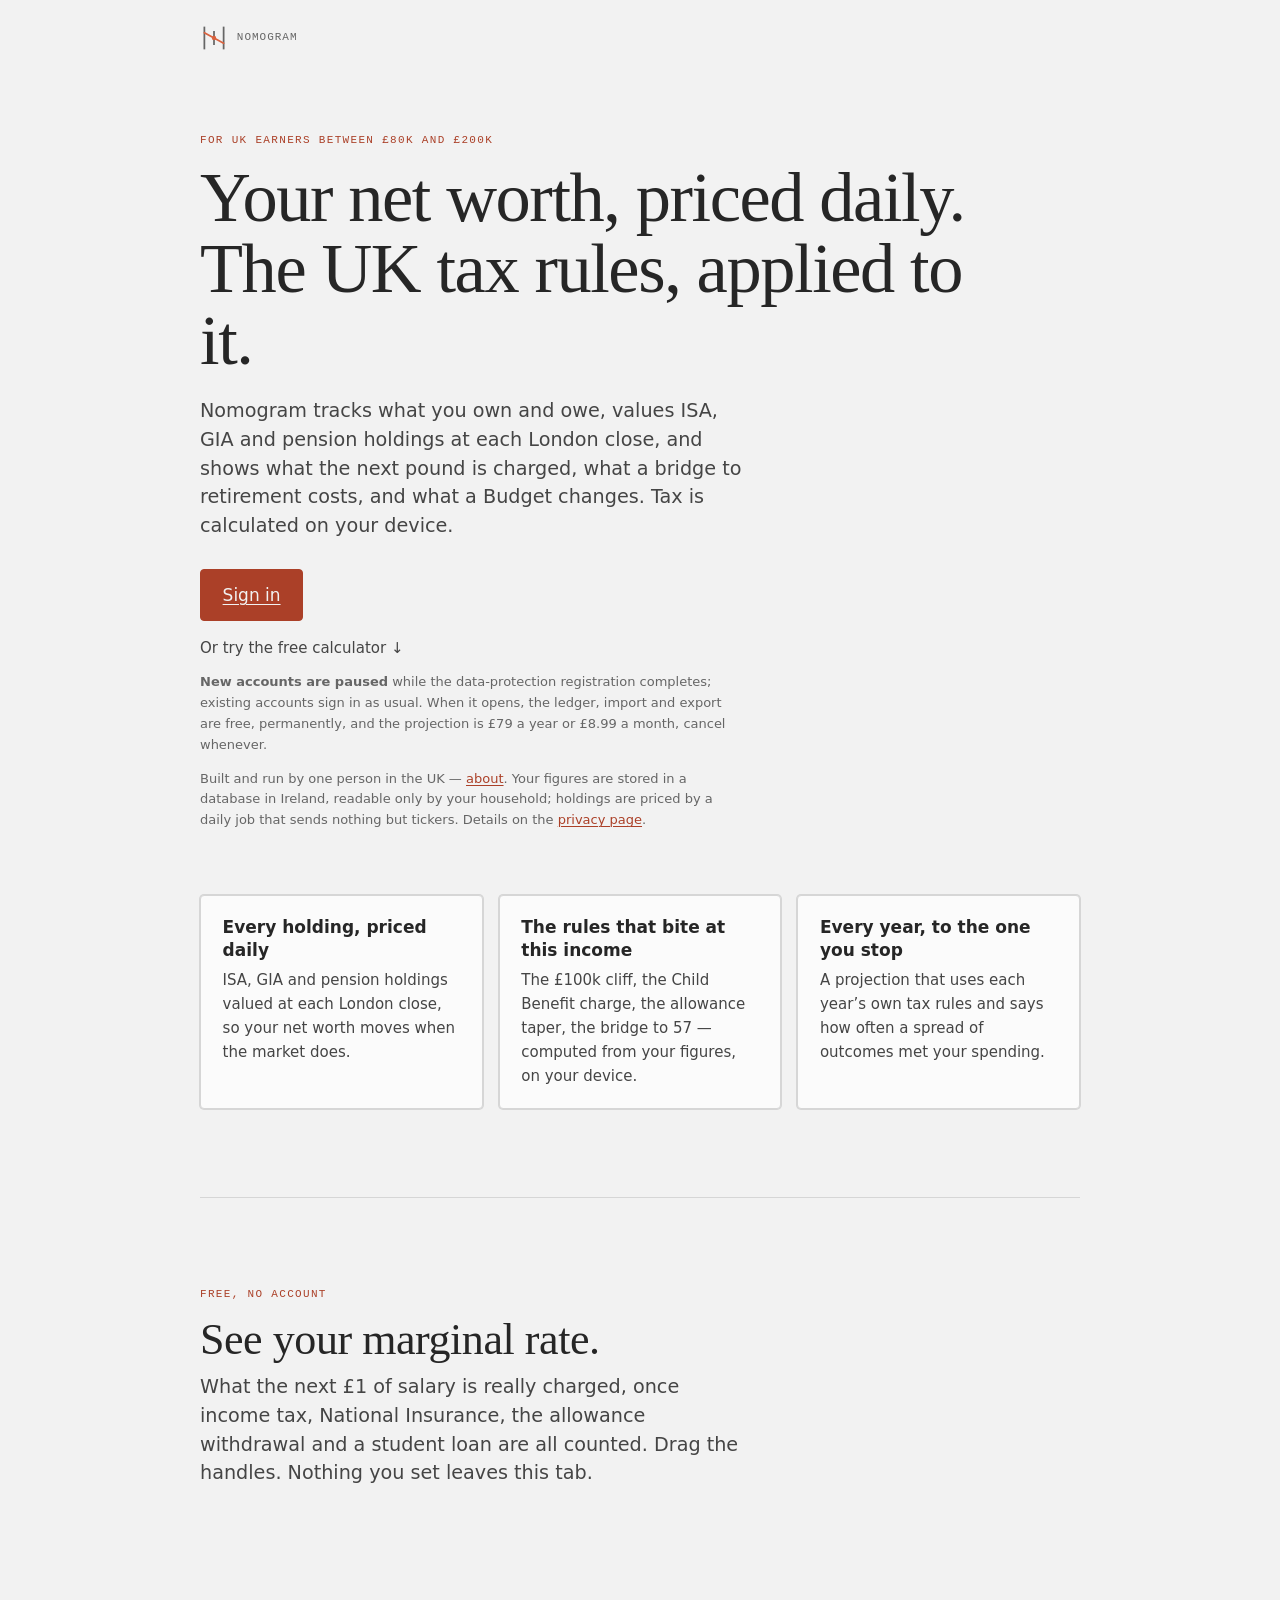
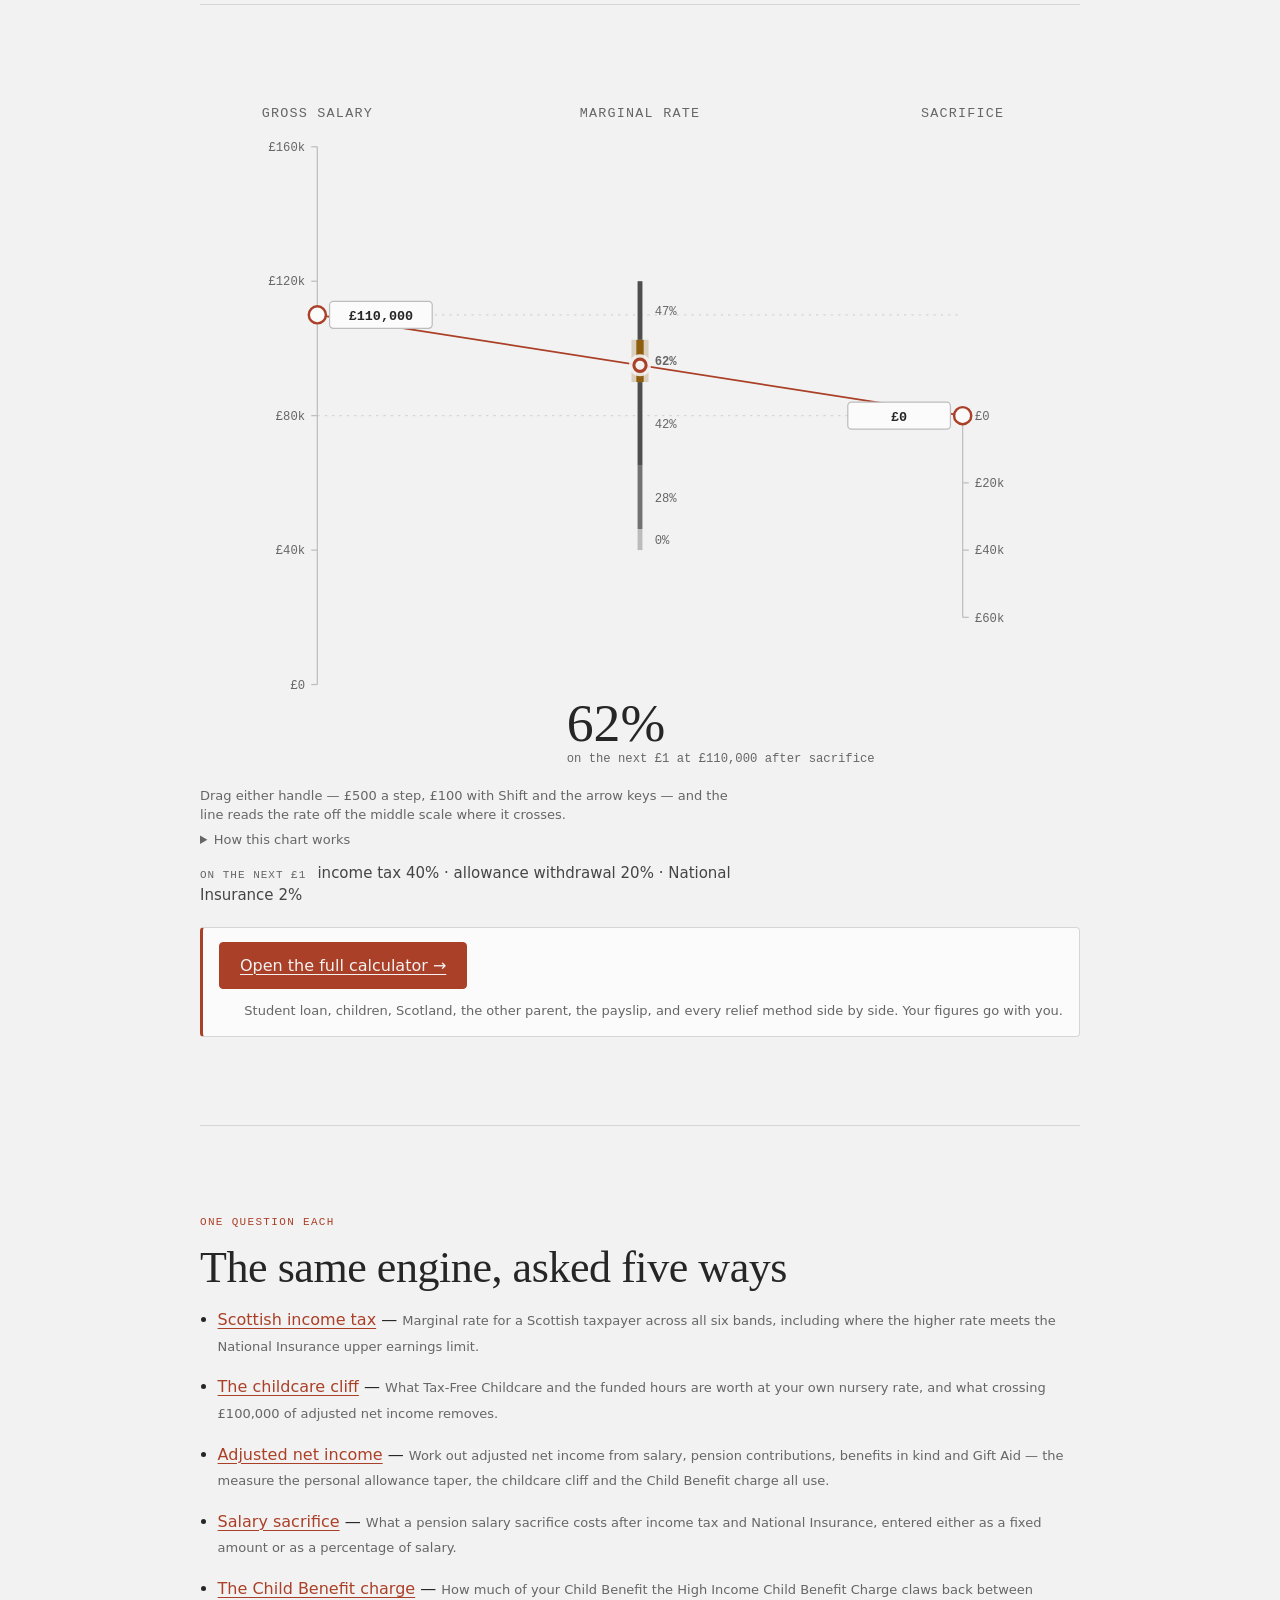
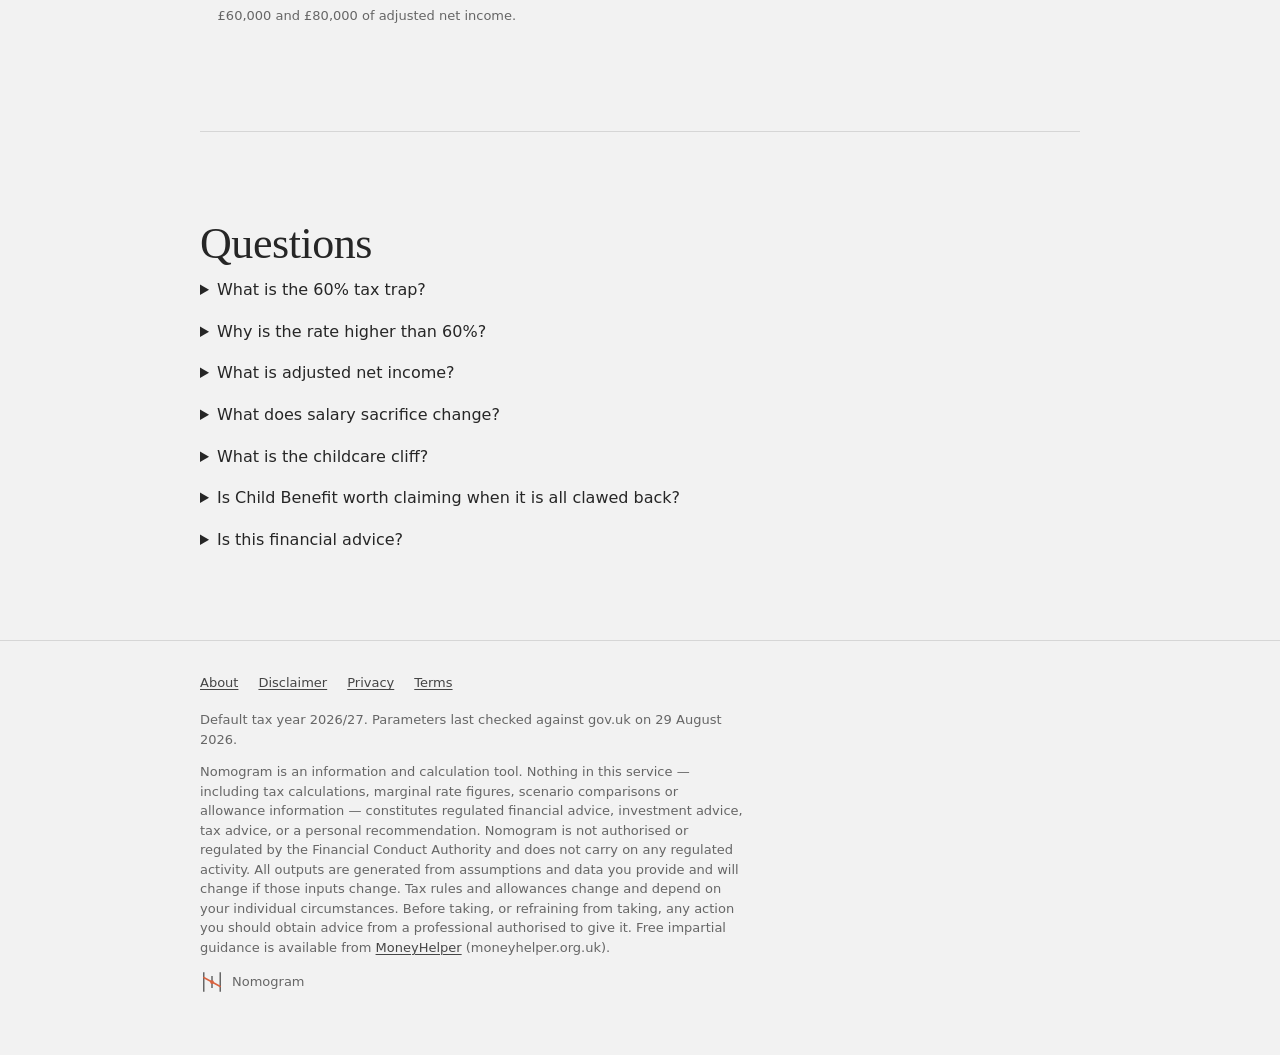
==== commit 24e09c1e: "Pure greys, dark-grey ink, no scroll shadows" ====
--- a/index.html
+++ b/index.html
@@ -1 +1 @@
-<!DOCTYPE html><!--qez2qdjd6zVq02k0_MK5k--><html lang="en-GB" class="__variable_315a98 __variable_1bc20f __variable_46fe82" style="--font-display:var(--font-display-loaded), ui-serif, Georgia, serif;--font-sans:var(--font-sans-loaded), ui-sans-serif, system-ui, sans-serif;--font-mono:var(--font-mono-loaded), ui-monospace, Menlo, monospace"><head><meta charSet="utf-8"/><meta name="viewport" content="width=device-width, initial-scale=1"/><link rel="preload" href="/_next/static/media/26d4368bf94c0ec4-s.p.woff2" as="font" crossorigin="" type="font/woff2"/><link rel="preload" href="/_next/static/media/98e207f02528a563-s.p.woff2" as="font" crossorigin="" type="font/woff2"/><link rel="preload" href="/_next/static/media/d3ebbfd689654d3a-s.p.woff2" as="font" crossorigin="" type="font/woff2"/><link rel="preload" href="/_next/static/media/e6099e249fd938cc-s.p.woff2" as="font" crossorigin="" type="font/woff2"/><link rel="stylesheet" href="/_next/static/css/cc8d67a376e34bca.css" data-precedence="next"/><link rel="preload" as="script" fetchPriority="low" href="/_next/static/chunks/webpack-f4344baa64282e38.js"/><script src="/_next/static/chunks/c5c04770-f5ee545c45f72629.js" async=""></script><script src="/_next/static/chunks/489-721d8b015c2c4524.js" async=""></script><script src="/_next/static/chunks/main-app-504a67f4fecad4cb.js" async=""></script><script src="/_next/static/chunks/103-1f6cc3c786203286.js" async=""></script><script src="/_next/static/chunks/app/layout-245c6f2715d57137.js" async=""></script><script src="/_next/static/chunks/272-318a312d3e2d7595.js" async=""></script><script src="/_next/static/chunks/app/page-87474631f27ff29f.js" async=""></script><meta name="next-size-adjust" content=""/><title>Nomogram — your financial position, priced daily, read against every UK tax rule</title><meta name="description" content="Track what you own and owe, value ISA, GIA and pension holdings at each London close, and see what the next £1 is charged — the 60% band, the £100k childcare cliff, the Child Benefit charge. Free marginal tax rate calculator included. Calculated on your device."/><meta name="application-name" content="Nomogram"/><meta name="keywords" content="60% tax trap,£100k tax calculator,marginal tax rate calculator UK,personal allowance taper,salary sacrifice calculator,childcare cliff £100,000,Scottish income tax calculator"/><meta name="robots" content="index, follow"/><meta property="og:title" content="Nomogram — your financial position, priced daily"/><meta property="og:description" content="Holdings valued at each close, every UK tax rule that applies to you, and a projection to the year you stop. Free marginal rate calculator included."/><meta property="og:site_name" content="Nomogram"/><meta property="og:locale" content="en_GB"/><meta property="og:image:alt" content="The marginal rate on the next £1 of UK salary, from £0 to £160,000, with the band where the personal allowance is withdrawn picked out."/><meta property="og:image:type" content="image/png"/><meta property="og:image" content="https://nomogram.uk/opengraph-image?9626bb7cdd72bed1"/><meta property="og:image:width" content="1200"/><meta property="og:image:height" content="630"/><meta property="og:type" content="website"/><meta name="twitter:card" content="summary_large_image"/><meta name="twitter:title" content="Nomogram — your financial position, priced daily"/><meta name="twitter:description" content="Every holding priced, every rule applied, calculated on your device."/><meta name="twitter:image:alt" content="The marginal rate on the next £1 of UK salary, from £0 to £160,000, with the band where the personal allowance is withdrawn picked out."/><meta name="twitter:image:type" content="image/png"/><meta name="twitter:image" content="https://nomogram.uk/opengraph-image?9626bb7cdd72bed1"/><meta name="twitter:image:width" content="1200"/><meta name="twitter:image:height" content="630"/><link rel="icon" href="/icon.svg"/><script src="/_next/static/chunks/polyfills-42372ed130431b0a.js" noModule=""></script></head><body><div hidden=""><!--$--><!--/$--></div><a href="#calculator" class="skip-link">Skip to the calculator</a><script type="application/ld+json">{"@context":"https://schema.org","@type":"FAQPage","mainEntity":[{"@type":"Question","name":"What is the 60% tax trap?","acceptedAnswer":{"@type":"Answer","text":"It is the effect of the personal allowance being withdrawn. Above a threshold of adjusted net income, the allowance falls by £1 for every £2 earned. That makes £1.50 of every extra £1 taxable, so income taxed at the higher rate is charged at one and a half times that rate over the band."}},{"@type":"Question","name":"Why is the rate higher than 60%?","acceptedAnswer":{"@type":"Answer","text":"National Insurance is charged on top, at the rate that applies above the upper earnings limit. A student loan adds its own percentage. The combined figure is what actually comes out of the next pound."}},{"@type":"Question","name":"What is adjusted net income?","acceptedAnswer":{"@type":"Answer","text":"Total income less reliefs, less gross relief-at-source pension contributions, less gross Gift Aid donations. It is the measure the personal allowance withdrawal, the High Income Child Benefit Charge and the childcare cliff all run on. It is not the same as salary, and it is not the same as taxable income."}},{"@type":"Question","name":"What does salary sacrifice change?","acceptedAnswer":{"@type":"Answer","text":"Sacrificed pay is never received, so it is not in adjusted net income, not in taxable pay, and not in earnings for National Insurance or student loan purposes. Relief-at-source and net-pay pension contributions reduce adjusted net income too, but leave National Insurance and student loan repayments alone."}},{"@type":"Question","name":"What is the childcare cliff?","acceptedAnswer":{"@type":"Answer","text":"Tax-Free Childcare and the funded hours both require adjusted net income at or below a threshold, for each parent. One pound over, for either parent, removes both schemes for both parents and all children. It is a discontinuity rather than a taper, so it has no marginal rate."}},{"@type":"Question","name":"Is Child Benefit worth claiming when it is all clawed back?","acceptedAnswer":{"@type":"Answer","text":"A full clawback makes the award and the charge cancel out in money terms. Claiming still does two things the charge does not touch: the claimant receives National Insurance credits that count towards the State Pension for years spent caring rather than earning, and the child is issued a National Insurance number automatically before turning 16. A claim can also be made with payments opted out, which keeps both effects with no charge to repay."}},{"@type":"Question","name":"Is this financial advice?","acceptedAnswer":{"@type":"Answer","text":"No. Nomogram is an information and calculation tool. It computes what a set of figures produces under the rules for a tax year. It is not authorised or regulated by the Financial Conduct Authority and it does not make personal recommendations."}}]}</script><main class="shell"><header class="section" style="padding-bottom:0;padding-top:1.5rem"><p class="eyebrow" style="display:flex;align-items:center;gap:0.55rem;margin:0"><svg width="28" height="28" viewBox="0 0 32 32" fill="none" role="presentation" aria-hidden="true"><line x1="5" y1="4" x2="5" y2="28" stroke="currentColor" stroke-width="2" stroke-linecap="square"></line><line x1="16" y1="9" x2="16" y2="23" stroke="currentColor" stroke-width="2" stroke-linecap="square"></line><line x1="27" y1="4" x2="27" y2="28" stroke="currentColor" stroke-width="2" stroke-linecap="square"></line><line x1="5" y1="10" x2="27" y2="22" stroke="var(--green-2)" stroke-width="2" stroke-linecap="round"></line><circle cx="16" cy="16" r="2.5" fill="var(--green-2)"></circle></svg> Nomogram</p></header><section class="section landing" aria-labelledby="landing-heading"><span class="kicker">For UK earners between £80k and £200k</span><h1 id="landing-heading" class="landing-title">Your net worth, priced daily. The UK tax rules, applied to it.</h1><p class="lede">Nomogram tracks what you own and owe, values ISA, GIA and pension holdings at each London close, and shows what the next pound is charged, what a bridge to retirement costs, and what a Budget changes. Tax is calculated on your device.</p><div class="landing-actions"><a href="https://app.nomogram.uk/sign-in" class="button">Sign in</a><a href="#calculator" class="landing-secondary">Or try the free calculator ↓</a></div><p class="field-hint" style="margin-top:0.75rem"><strong>New accounts are paused</strong> while the data-protection registration completes; existing accounts sign in as usual. When it opens, the ledger, import and export are free, permanently, and the projection is<!-- --> <!-- -->£79<!-- --> a year or <!-- -->£8.99<!-- --> a month, cancel whenever.</p><p class="field-hint">Built and run by one person in the UK — <a href="/about/">about</a>. Your figures are stored in a database in Ireland, readable only by your household; holdings are priced by a daily job that sends nothing but tickers. Details on the<!-- --> <a href="/privacy/">privacy page</a>.</p><h2 class="visually-hidden">What it does</h2><ul class="feature-strip" aria-label="What Nomogram does"><li class="feature"><h3>Every holding, priced daily</h3><p>ISA, GIA and pension holdings valued at each London close, so your net worth moves when the market does.</p></li><li class="feature"><h3>The rules that bite at this income</h3><p>The £100k cliff, the Child Benefit charge, the allowance taper, the bridge to 57 — computed from your figures, on your device.</p></li><li class="feature"><h3>Every year, to the one you stop</h3><p>A projection that uses each year’s own tax rules and says how often a spread of outcomes met your spending.</p></li></ul></section><section class="section" id="calculator" aria-labelledby="calculator-heading"><span class="kicker">Free, no account</span><h2 id="calculator-heading">See your marginal rate.</h2><p class="lede">What the next £1 of salary is really charged, once income tax, National Insurance, the allowance withdrawal and a student loan are all counted. Drag the handles. Nothing you set leaves this tab.</p></section><section class="section" aria-label="Marginal rate nomogram"><figure style="margin:0"><div class="chart-scroll"><svg viewBox="0 0 720 560" role="img" aria-labelledby="nomogram-title nomogram-desc" style="touch-action:none;width:100%"><title id="nomogram-title">Marginal rate nomogram for 2026/27</title><desc id="nomogram-desc">A straightedge laid from £110,000 of gross salary on the left scale, through £0 of salary sacrifice on the right scale, crosses the middle scale at £110,000 of income after sacrifice, where the marginal rate is 62%.</desc><text x="96" y="20" class="eyebrow" text-anchor="middle" fill="currentColor">GROSS SALARY</text><text x="360" y="20" class="eyebrow" text-anchor="middle" fill="currentColor">MARGINAL RATE</text><text x="624" y="20" class="eyebrow" text-anchor="middle" fill="currentColor">SACRIFICE</text><line x1="96" y1="181.5" x2="624" y2="181.5" stroke="var(--line)" stroke-width="1" stroke-dasharray="2 4"></line><line x1="96" y1="264" x2="624" y2="264" stroke="var(--line)" stroke-width="1" stroke-dasharray="2 4"></line><line x1="96" y1="44" x2="96" y2="484" class="scale-rule"></line><g><line x1="91" y1="484" x2="96" y2="484" class="tick"></line><text x="86" y="487.5" class="tick-label" text-anchor="end">£0</text></g><g><line x1="91" y1="374" x2="96" y2="374" class="tick"></line><text x="86" y="377.5" class="tick-label" text-anchor="end">£40k</text></g><g><line x1="91" y1="264" x2="96" y2="264" class="tick"></line><text x="86" y="267.5" class="tick-label" text-anchor="end">£80k</text></g><g><line x1="91" y1="154" x2="96" y2="154" class="tick"></line><text x="86" y="157.5" class="tick-label" text-anchor="end">£120k</text></g><g><line x1="91" y1="44" x2="96" y2="44" class="tick"></line><text x="86" y="47.5" class="tick-label" text-anchor="end">£160k</text></g><line x1="360" y1="154" x2="360" y2="374" class="scale-rule"></line><g><line x1="360" y1="356.71625" x2="360" y2="374" stroke="var(--seq-1)" stroke-width="4" stroke-linecap="butt"></line><text x="372" y="368.858125" class="tick-label" font-weight="400">0%</text></g><g><line x1="360" y1="304.87874999999997" x2="360" y2="356.71625" stroke="var(--seq-3)" stroke-width="4" stroke-linecap="butt"></line><text x="372" y="334.2975" class="tick-label" font-weight="400">28%</text></g><g><line x1="360" y1="236.5" x2="360" y2="304.87874999999997" stroke="var(--seq-4)" stroke-width="4" stroke-linecap="butt"></line><text x="372" y="274.189375" class="tick-label" font-weight="400">42%</text></g><g><line x1="360" y1="201.9325" x2="360" y2="236.5" stroke="var(--ochre)" stroke-width="14" stroke-linecap="butt" opacity="0.22"></line><line x1="360" y1="201.9325" x2="360" y2="236.5" stroke="var(--ochre)" stroke-width="6" stroke-linecap="butt"></line><text x="372" y="222.71625" class="tick-label" font-weight="600">62%</text></g><g><line x1="360" y1="154" x2="360" y2="201.9325" stroke="var(--seq-4)" stroke-width="4" stroke-linecap="butt"></line><text x="372" y="181.46625" class="tick-label" font-weight="400">47%</text></g><line x1="624" y1="264" x2="624" y2="429" class="scale-rule"></line><g><line x1="624" y1="264" x2="629" y2="264" class="tick"></line><text x="634" y="267.5" class="tick-label">£0</text></g><g><line x1="624" y1="319" x2="629" y2="319" class="tick"></line><text x="634" y="322.5" class="tick-label">£20k</text></g><g><line x1="624" y1="374" x2="629" y2="374" class="tick"></line><text x="634" y="377.5" class="tick-label">£40k</text></g><g><line x1="624" y1="429" x2="629" y2="429" class="tick"></line><text x="634" y="432.5" class="tick-label">£60k</text></g><line x1="96" y1="181.5" x2="624" y2="264" class="index-line"></line><circle cx="360" cy="222.75" r="9" fill="var(--ground)" opacity="0.9"></circle><circle cx="360" cy="222.75" r="5" fill="var(--ground)" stroke="var(--green)" stroke-width="2.5"></circle><text x="300" y="530" text-anchor="start" font-family="var(--font-display)" font-size="44" fill="var(--ink)">62%</text><text x="300" y="547" text-anchor="start" class="tick-label">on the next £1 at £110,000 after sacrifice</text><g role="slider" tabindex="0" aria-label="Gross salary" aria-valuemin="0" aria-valuemax="160000" aria-valuenow="110000" aria-valuetext="£110,000" class="handle"><circle cx="96" cy="181.5" r="11" fill="transparent" stroke="none"></circle><circle cx="96" cy="181.5" r="7" fill="var(--surface)" stroke="var(--green)" stroke-width="2"></circle></g><g role="slider" tabindex="0" aria-label="Pension salary sacrifice" aria-valuemin="0" aria-valuemax="60000" aria-valuenow="0" aria-valuetext="£0" class="handle"><circle cx="624" cy="264" r="11" fill="transparent" stroke="none"></circle><circle cx="624" cy="264" r="7" fill="var(--surface)" stroke="var(--green)" stroke-width="2"></circle></g><g class="handle-value" aria-hidden="true"><rect x="106" y="170.5" width="84" height="22" rx="3" fill="var(--surface)" stroke="var(--line-2)"></rect><text x="148" y="185.5" text-anchor="middle" class="handle-value-text">£110,000</text></g><g class="handle-value" aria-hidden="true"><rect x="530" y="253" width="84" height="22" rx="3" fill="var(--surface)" stroke="var(--line-2)"></rect><text x="572" y="268" text-anchor="middle" class="handle-value-text">£0</text></g></svg></div><figcaption class="disclaimer" style="margin-top:0.5rem">Drag either handle — £500 a step, £100 with Shift and the arrow keys — and the line reads the rate off the middle scale where it crosses.<!-- --> <!-- --> <details style="margin-top:0.35rem"><summary>How this chart works</summary><span style="display:block;margin-top:0.35rem">The middle scale is graduated in income after the contribution. With a fixed <em>sacrifice</em>, the next £1 of salary raises adjusted net income, National-Insurance-able pay and student loan earnings by the same £1, so one scale answers for every salary-and-sacrifice pair and it can read the combined rate.<!-- --> A straight line between two points crosses at their midpoint, so the middle scale is drawn at half the spacing of the outer two. The identity holds for a fixed-amount sacrifice; a percentage is converted before it is drawn.</span></details></figcaption></figure><p class="compact-readout"><span class="eyebrow">On the next £1</span> <span>income tax <!-- -->40%<!-- --> · allowance withdrawal 20%<!-- --> · <!-- -->National Insurance <!-- -->2%</span></p><div class="actions"><a href="/calculator/" class="button">Open the full calculator →</a><span class="actions-count">Student loan, children, Scotland, the other parent, the payslip, and every relief method side by side. Your figures go with you.</span></div></section><section class="section" aria-labelledby="questions-heading"><span class="kicker">One question each</span><h2 id="questions-heading">The same engine, asked five ways</h2><ul class="stack" style="padding-left:1.1rem"><li><a href="/scottish-income-tax-calculator/">Scottish income tax</a> — <span class="field-hint" style="display:inline">Marginal rate for a Scottish taxpayer across all six bands, including where the higher rate meets the National Insurance upper earnings limit.</span></li><li><a href="/childcare-cliff-calculator/">The childcare cliff</a> — <span class="field-hint" style="display:inline">What Tax-Free Childcare and the funded hours are worth at your own nursery rate, and what crossing £100,000 of adjusted net income removes.</span></li><li><a href="/adjusted-net-income-calculator/">Adjusted net income</a> — <span class="field-hint" style="display:inline">Work out adjusted net income from salary, pension contributions, benefits in kind and Gift Aid — the measure the personal allowance taper, the childcare cliff and the Child Benefit charge all use.</span></li><li><a href="/salary-sacrifice-calculator/">Salary sacrifice</a> — <span class="field-hint" style="display:inline">What a pension salary sacrifice costs after income tax and National Insurance, entered either as a fixed amount or as a percentage of salary.</span></li><li><a href="/child-benefit-charge-calculator/">The Child Benefit charge</a> — <span class="field-hint" style="display:inline">How much of your Child Benefit the High Income Child Benefit Charge claws back between £60,000 and £80,000 of adjusted net income.</span></li></ul></section><section class="section" aria-labelledby="faq-heading"><h2 id="faq-heading">Questions</h2><div class="stack"><details><summary>What is the 60% tax trap?</summary><p style="margin-top:0.5rem">It is the effect of the personal allowance being withdrawn. Above a threshold of adjusted net income, the allowance falls by £1 for every £2 earned. That makes £1.50 of every extra £1 taxable, so income taxed at the higher rate is charged at one and a half times that rate over the band.</p></details><details><summary>Why is the rate higher than 60%?</summary><p style="margin-top:0.5rem">National Insurance is charged on top, at the rate that applies above the upper earnings limit. A student loan adds its own percentage. The combined figure is what actually comes out of the next pound.</p></details><details><summary>What is adjusted net income?</summary><p style="margin-top:0.5rem">Total income less reliefs, less gross relief-at-source pension contributions, less gross Gift Aid donations. It is the measure the personal allowance withdrawal, the High Income Child Benefit Charge and the childcare cliff all run on. It is not the same as salary, and it is not the same as taxable income.</p></details><details><summary>What does salary sacrifice change?</summary><p style="margin-top:0.5rem">Sacrificed pay is never received, so it is not in adjusted net income, not in taxable pay, and not in earnings for National Insurance or student loan purposes. Relief-at-source and net-pay pension contributions reduce adjusted net income too, but leave National Insurance and student loan repayments alone.</p></details><details><summary>What is the childcare cliff?</summary><p style="margin-top:0.5rem">Tax-Free Childcare and the funded hours both require adjusted net income at or below a threshold, for each parent. One pound over, for either parent, removes both schemes for both parents and all children. It is a discontinuity rather than a taper, so it has no marginal rate.</p></details><details><summary>Is Child Benefit worth claiming when it is all clawed back?</summary><p style="margin-top:0.5rem">A full clawback makes the award and the charge cancel out in money terms. Claiming still does two things the charge does not touch: the claimant receives National Insurance credits that count towards the State Pension for years spent caring rather than earning, and the child is issued a National Insurance number automatically before turning 16. A claim can also be made with payments opted out, which keeps both effects with no charge to repay.</p></details><details><summary>Is this financial advice?</summary><p style="margin-top:0.5rem">No. Nomogram is an information and calculation tool. It computes what a set of figures produces under the rules for a tax year. It is not authorised or regulated by the Financial Conduct Authority and it does not make personal recommendations.</p></details></div></section></main><!--$--><!--/$--><footer class="footer"><div class="shell"><ul class="footer-links"><li><a href="/about/">About</a></li><li><a href="/disclaimer/">Disclaimer</a></li><li><a href="/privacy/">Privacy</a></li><li><a href="/terms/">Terms</a></li></ul><p class="disclaimer">Default tax year <!-- -->2026/27<!-- -->. Parameters last checked against gov.uk on <!-- -->29 August 2026<!-- -->.</p><p class="disclaimer">Nomogram is an information and calculation tool. Nothing in this service — including tax calculations, marginal rate figures, scenario comparisons or allowance information — constitutes regulated financial advice, investment advice, tax advice, or a personal recommendation. Nomogram is not authorised or regulated by the Financial Conduct Authority and does not carry on any regulated activity. All outputs are generated from assumptions and data you provide and will change if those inputs change. Tax rules and allowances change and depend on your individual circumstances. Before taking, or refraining from taking, any action you should obtain advice from a professional authorised to give it. Free impartial guidance is available from<!-- --> <a href="https://www.moneyhelper.org.uk" rel="noreferrer">MoneyHelper</a> <!-- -->(moneyhelper.org.uk).</p><p class="disclaimer" style="display:flex;align-items:center;gap:0.5rem"><svg width="24" height="24" viewBox="0 0 32 32" fill="none" role="presentation" aria-hidden="true"><line x1="5" y1="4" x2="5" y2="28" stroke="currentColor" stroke-width="2" stroke-linecap="square"></line><line x1="16" y1="9" x2="16" y2="23" stroke="currentColor" stroke-width="2" stroke-linecap="square"></line><line x1="27" y1="4" x2="27" y2="28" stroke="currentColor" stroke-width="2" stroke-linecap="square"></line><line x1="5" y1="10" x2="27" y2="22" stroke="var(--green-2)" stroke-width="2" stroke-linecap="round"></line><circle cx="16" cy="16" r="2.5" fill="var(--green-2)"></circle></svg> Nomogram</p></div></footer><script src="/_next/static/chunks/webpack-f4344baa64282e38.js" id="_R_" async=""></script><script>(self.__next_f=self.__next_f||[]).push([0])</script><script>self.__next_f.push([1,"1:\"$Sreact.fragment\"\n2:I[2138,[],\"\"]\n3:I[1016,[],\"\"]\n4:I[3103,[\"103\",\"static/chunks/103-1f6cc3c786203286.js\",\"177\",\"static/chunks/app/layout-245c6f2715d57137.js\"],\"\"]\n8:I[6850,[],\"\"]\n:HL[\"/_next/static/media/26d4368bf94c0ec4-s.p.woff2\",\"font\",{\"crossOrigin\":\"\",\"type\":\"font/woff2\"}]\n:HL[\"/_next/static/media/98e207f02528a563-s.p.woff2\",\"font\",{\"crossOrigin\":\"\",\"type\":\"font/woff2\"}]\n:HL[\"/_next/static/media/d3ebbfd689654d3a-s.p.woff2\",\"font\",{\"crossOrigin\":\"\",\"type\":\"font/woff2\"}]\n:HL[\"/_next/static/media/e6099e249fd938cc-s.p.woff2\",\"font\",{\"crossOrigin\":\"\",\"type\":\"font/woff2\"}]\n:HL[\"/_next/static/css/cc8d67a376e34bca.css\",\"style\"]\n"])</script><script>self.__next_f.push([1,"0:{\"P\":null,\"b\":\"qez2qdjd6zVq02k0_MK5k\",\"p\":\"\",\"c\":[\"\",\"\"],\"i\":false,\"f\":[[[\"\",{\"children\":[\"__PAGE__\",{}]},\"$undefined\",\"$undefined\",true],[\"\",[\"$\",\"$1\",\"c\",{\"children\":[[[\"$\",\"link\",\"0\",{\"rel\":\"stylesheet\",\"href\":\"/_next/static/css/cc8d67a376e34bca.css\",\"precedence\":\"next\",\"crossOrigin\":\"$undefined\",\"nonce\":\"$undefined\"}]],[\"$\",\"html\",null,{\"lang\":\"en-GB\",\"className\":\"__variable_315a98 __variable_1bc20f __variable_46fe82\",\"style\":{\"--font-display\":\"var(--font-display-loaded), ui-serif, Georgia, serif\",\"--font-sans\":\"var(--font-sans-loaded), ui-sans-serif, system-ui, sans-serif\",\"--font-mono\":\"var(--font-mono-loaded), ui-monospace, Menlo, monospace\"},\"children\":[\"$\",\"body\",null,{\"children\":[[\"$\",\"a\",null,{\"href\":\"#calculator\",\"className\":\"skip-link\",\"children\":\"Skip to the calculator\"}],[\"$\",\"$L2\",null,{\"parallelRouterKey\":\"children\",\"error\":\"$undefined\",\"errorStyles\":\"$undefined\",\"errorScripts\":\"$undefined\",\"template\":[\"$\",\"$L3\",null,{}],\"templateStyles\":\"$undefined\",\"templateScripts\":\"$undefined\",\"notFound\":[[[\"$\",\"title\",null,{\"children\":\"404: This page could not be found.\"}],[\"$\",\"div\",null,{\"style\":{\"fontFamily\":\"system-ui,\\\"Segoe UI\\\",Roboto,Helvetica,Arial,sans-serif,\\\"Apple Color Emoji\\\",\\\"Segoe UI Emoji\\\"\",\"height\":\"100vh\",\"textAlign\":\"center\",\"display\":\"flex\",\"flexDirection\":\"column\",\"alignItems\":\"center\",\"justifyContent\":\"center\"},\"children\":[\"$\",\"div\",null,{\"children\":[[\"$\",\"style\",null,{\"dangerouslySetInnerHTML\":{\"__html\":\"body{color:#000;background:#fff;margin:0}.next-error-h1{border-right:1px solid rgba(0,0,0,.3)}@media (prefers-color-scheme:dark){body{color:#fff;background:#000}.next-error-h1{border-right:1px solid rgba(255,255,255,.3)}}\"}}],[\"$\",\"h1\",null,{\"className\":\"next-error-h1\",\"style\":{\"display\":\"inline-block\",\"margin\":\"0 20px 0 0\",\"padding\":\"0 23px 0 0\",\"fontSize\":24,\"fontWeight\":500,\"verticalAlign\":\"top\",\"lineHeight\":\"49px\"},\"children\":404}],[\"$\",\"div\",null,{\"style\":{\"display\":\"inline-block\"},\"children\":[\"$\",\"h2\",null,{\"style\":{\"fontSize\":14,\"fontWeight\":400,\"lineHeight\":\"49px\",\"margin\":0},\"children\":\"This page could not be found.\"}]}]]}]}]],[]],\"forbidden\":\"$undefined\",\"unauthorized\":\"$undefined\"}],[\"$\",\"footer\",null,{\"className\":\"footer\",\"children\":[\"$\",\"div\",null,{\"className\":\"shell\",\"children\":[[\"$\",\"ul\",null,{\"className\":\"footer-links\",\"children\":[[\"$\",\"li\",null,{\"children\":[\"$\",\"$L4\",null,{\"href\":\"/about/\",\"children\":\"About\"}]}],[\"$\",\"li\",null,{\"children\":[\"$\",\"$L4\",null,{\"href\":\"/disclaimer/\",\"children\":\"Disclaimer\"}]}],[\"$\",\"li\",null,{\"children\":[\"$\",\"$L4\",null,{\"href\":\"/privacy/\",\"children\":\"Privacy\"}]}],[\"$\",\"li\",null,{\"children\":[\"$\",\"$L4\",null,{\"href\":\"/terms/\",\"children\":\"Terms\"}]}]]}],[\"$\",\"p\",null,{\"className\":\"disclaimer\",\"children\":[\"Default tax year \",\"2026/27\",\". Parameters last checked against gov.uk on \",\"29 August 2026\",\".\"]}],[\"$\",\"p\",null,{\"className\":\"disclaimer\",\"children\":[\"Nomogram is an information and calculation tool. Nothing in this service — including tax calculations, marginal rate figures, scenario comparisons or allowance information — constitutes regulated financial advice, investment advice, tax advice, or a personal recommendation. Nomogram is not authorised or regulated by the Financial Conduct Authority and does not carry on any regulated activity. All outputs are generated from assumptions and data you provide and will change if those inputs change. Tax rules and allowances change and depend on your individual circumstances. Before taking, or refraining from taking, any action you should obtain advice from a professional authorised to give it. Free impartial guidance is available from\",\" \",[\"$\",\"a\",null,{\"href\":\"https://www.moneyhelper.org.uk\",\"rel\":\"noreferrer\",\"children\":\"MoneyHelper\"}],\" \",\"(moneyhelper.org.uk).\"]}],[\"$\",\"p\",null,{\"className\":\"disclaimer\",\"style\":{\"display\":\"flex\",\"alignItems\":\"center\",\"gap\":\"0.5rem\"},\"children\":[[\"$\",\"svg\",null,{\"width\":24,\"height\":24,\"viewBox\":\"0 0 32 32\",\"fill\":\"none\",\"role\":\"presentation\",\"aria-hidden\":true,\"aria-label\":\"$undefined\",\"children\":[[\"$\",\"line\",null,{\"x1\":\"5\",\"y1\":\"4\",\"x2\":\"5\",\"y2\":\"28\",\"stroke\":\"currentColor\",\"strokeWidth\":\"2\",\"strokeLinecap\":\"square\"}],[\"$\",\"line\",null,{\"x1\":\"16\",\"y1\":\"9\",\"x2\":\"16\",\"y2\":\"23\",\"stroke\":\"currentColor\",\"strokeWidth\":\"2\",\"strokeLinecap\":\"square\"}],[\"$\",\"line\",null,{\"x1\":\"27\",\"y1\":\"4\",\"x2\":\"27\",\"y2\":\"28\",\"stroke\":\"currentColor\",\"strokeWidth\":\"2\",\"strokeLinecap\":\"square\"}],[\"$\",\"line\",null,{\"x1\":\"5\",\"y1\":\"10\",\"x2\":\"27\",\"y2\":\"22\",\"stroke\":\"var(--green-2)\",\"strokeWidth\":\"2\",\"strokeLinecap\":\"round\"}],\"$L5\"]}],\" Nomogram\"]}]]}]}]]}]}]]}],{\"children\":[\"__PAGE__\",\"$L6\",{},null,false]},null,false],\"$L7\",false]],\"m\":\"$undefined\",\"G\":[\"$8\",[]],\"s\":false,\"S\":true}\n"])</script><script>self.__next_f.push([1,"15:I[1123,[],\"ViewportBoundary\"]\n17:I[1123,[],\"MetadataBoundary\"]\n18:\"$Sreact.suspense\"\n5:[\"$\",\"circle\",null,{\"cx\":\"16\",\"cy\":\"16\",\"r\":\"2.5\",\"fill\":\"var(--green-2)\"}]\n9:Tb58,"])</script><script>self.__next_f.push([1,"{\"@context\":\"https://schema.org\",\"@type\":\"FAQPage\",\"mainEntity\":[{\"@type\":\"Question\",\"name\":\"What is the 60% tax trap?\",\"acceptedAnswer\":{\"@type\":\"Answer\",\"text\":\"It is the effect of the personal allowance being withdrawn. Above a threshold of adjusted net income, the allowance falls by £1 for every £2 earned. That makes £1.50 of every extra £1 taxable, so income taxed at the higher rate is charged at one and a half times that rate over the band.\"}},{\"@type\":\"Question\",\"name\":\"Why is the rate higher than 60%?\",\"acceptedAnswer\":{\"@type\":\"Answer\",\"text\":\"National Insurance is charged on top, at the rate that applies above the upper earnings limit. A student loan adds its own percentage. The combined figure is what actually comes out of the next pound.\"}},{\"@type\":\"Question\",\"name\":\"What is adjusted net income?\",\"acceptedAnswer\":{\"@type\":\"Answer\",\"text\":\"Total income less reliefs, less gross relief-at-source pension contributions, less gross Gift Aid donations. It is the measure the personal allowance withdrawal, the High Income Child Benefit Charge and the childcare cliff all run on. It is not the same as salary, and it is not the same as taxable income.\"}},{\"@type\":\"Question\",\"name\":\"What does salary sacrifice change?\",\"acceptedAnswer\":{\"@type\":\"Answer\",\"text\":\"Sacrificed pay is never received, so it is not in adjusted net income, not in taxable pay, and not in earnings for National Insurance or student loan purposes. Relief-at-source and net-pay pension contributions reduce adjusted net income too, but leave National Insurance and student loan repayments alone.\"}},{\"@type\":\"Question\",\"name\":\"What is the childcare cliff?\",\"acceptedAnswer\":{\"@type\":\"Answer\",\"text\":\"Tax-Free Childcare and the funded hours both require adjusted net income at or below a threshold, for each parent. One pound over, for either parent, removes both schemes for both parents and all children. It is a discontinuity rather than a taper, so it has no marginal rate.\"}},{\"@type\":\"Question\",\"name\":\"Is Child Benefit worth claiming when it is all clawed back?\",\"acceptedAnswer\":{\"@type\":\"Answer\",\"text\":\"A full clawback makes the award and the charge cancel out in money terms. Claiming still does two things the charge does not touch: the claimant receives National Insurance credits that count towards the State Pension for years spent caring rather than earning, and the child is issued a National Insurance number automatically before turning 16. A claim can also be made with payments opted out, which keeps both effects with no charge to repay.\"}},{\"@type\":\"Question\",\"name\":\"Is this financial advice?\",\"acceptedAnswer\":{\"@type\":\"Answer\",\"text\":\"No. Nomogram is an information and calculation tool. It computes what a set of figures produces under the rules for a tax year. It is not authorised or regulated by the Financial Conduct Authority and it does not make personal recommendations.\"}}]}"])</script><script>self.__next_f.push([1,"6:[\"$\",\"$1\",\"c\",{\"children\":[[[\"$\",\"script\",null,{\"type\":\"application/ld+json\",\"dangerouslySetInnerHTML\":{\"__html\":\"$9\"}}],[\"$\",\"main\",null,{\"className\":\"shell\",\"children\":[[\"$\",\"header\",null,{\"className\":\"section\",\"style\":{\"paddingBottom\":0,\"paddingTop\":\"1.5rem\"},\"children\":[\"$\",\"p\",null,{\"className\":\"eyebrow\",\"style\":{\"display\":\"flex\",\"alignItems\":\"center\",\"gap\":\"0.55rem\",\"margin\":0},\"children\":[[\"$\",\"svg\",null,{\"width\":28,\"height\":28,\"viewBox\":\"0 0 32 32\",\"fill\":\"none\",\"role\":\"presentation\",\"aria-hidden\":true,\"aria-label\":\"$undefined\",\"children\":[\"$La\",\"$Lb\",\"$Lc\",\"$Ld\",\"$Le\"]}],\" Nomogram\"]}]}],\"$Lf\",\"$L10\",\"$L11\",\"$L12\",\"$L13\"]}]],null,\"$L14\"]}]\n7:[\"$\",\"$1\",\"h\",{\"children\":[null,[[\"$\",\"$L15\",null,{\"children\":\"$L16\"}],[\"$\",\"meta\",null,{\"name\":\"next-size-adjust\",\"content\":\"\"}]],[\"$\",\"$L17\",null,{\"children\":[\"$\",\"div\",null,{\"hidden\":true,\"children\":[\"$\",\"$18\",null,{\"fallback\":null,\"children\":\"$L19\"}]}]}]]}]\n"])</script><script>self.__next_f.push([1,"1a:I[8932,[\"272\",\"static/chunks/272-318a312d3e2d7595.js\",\"974\",\"static/chunks/app/page-87474631f27ff29f.js\"],\"LandingHero\"]\n1b:I[5272,[\"272\",\"static/chunks/272-318a312d3e2d7595.js\",\"974\",\"static/chunks/app/page-87474631f27ff29f.js\"],\"Calculator\"]\n1c:I[1123,[],\"OutletBoundary\"]\n1e:I[6946,[],\"AsyncMetadataOutlet\"]\na:[\"$\",\"line\",null,{\"x1\":\"5\",\"y1\":\"4\",\"x2\":\"5\",\"y2\":\"28\",\"stroke\":\"currentColor\",\"strokeWidth\":\"2\",\"strokeLinecap\":\"square\"}]\nb:[\"$\",\"line\",null,{\"x1\":\"16\",\"y1\":\"9\",\"x2\":\"16\",\"y2\":\"23\",\"stroke\":\"currentColor\",\"strokeWidth\":\"2\",\"strokeLinecap\":\"square\"}]\nc:[\"$\",\"line\",null,{\"x1\":\"27\",\"y1\":\"4\",\"x2\":\"27\",\"y2\":\"28\",\"stroke\":\"currentColor\",\"strokeWidth\":\"2\",\"strokeLinecap\":\"square\"}]\nd:[\"$\",\"line\",null,{\"x1\":\"5\",\"y1\":\"10\",\"x2\":\"27\",\"y2\":\"22\",\"stroke\":\"var(--green-2)\",\"strokeWidth\":\"2\",\"strokeLinecap\":\"round\"}]\ne:[\"$\",\"circle\",null,{\"cx\":\"16\",\"cy\":\"16\",\"r\":\"2.5\",\"fill\":\"var(--green-2)\"}]\nf:[\"$\",\"$L1a\",null,{}]\n10:[\"$\",\"section\",null,{\"className\":\"section\",\"id\":\"calculator\",\"aria-labelledby\":\"calculator-heading\",\"children\":[[\"$\",\"span\",null,{\"className\":\"kicker\",\"children\":\"Free, no account\"}],[\"$\",\"h2\",null,{\"id\":\"calculator-heading\",\"children\":\"See your marginal rate.\"}],[\"$\",\"p\",null,{\"className\":\"lede\",\"children\":\"What the next £1 of salary is really charged, once income tax, National Insurance, the allowance withdrawal and a student loan are all counted. Drag the handles. Nothing you set leaves this tab.\"}]]}]\n11:[\"$\",\"$L1b\",null,{\"compact\":true}]\n"])</script><script>self.__next_f.push([1,"12:[\"$\",\"section\",null,{\"className\":\"section\",\"aria-labelledby\":\"questions-heading\",\"children\":[[\"$\",\"span\",null,{\"className\":\"kicker\",\"children\":\"One question each\"}],[\"$\",\"h2\",null,{\"id\":\"questions-heading\",\"children\":\"The same engine, asked five ways\"}],[\"$\",\"ul\",null,{\"className\":\"stack\",\"style\":{\"paddingLeft\":\"1.1rem\"},\"children\":[[\"$\",\"li\",\"scottish-income-tax-calculator\",{\"children\":[[\"$\",\"a\",null,{\"href\":\"/scottish-income-tax-calculator/\",\"children\":\"Scottish income tax\"}],\" — \",[\"$\",\"span\",null,{\"className\":\"field-hint\",\"style\":{\"display\":\"inline\"},\"children\":\"Marginal rate for a Scottish taxpayer across all six bands, including where the higher rate meets the National Insurance upper earnings limit.\"}]]}],[\"$\",\"li\",\"childcare-cliff-calculator\",{\"children\":[[\"$\",\"a\",null,{\"href\":\"/childcare-cliff-calculator/\",\"children\":\"The childcare cliff\"}],\" — \",[\"$\",\"span\",null,{\"className\":\"field-hint\",\"style\":{\"display\":\"inline\"},\"children\":\"What Tax-Free Childcare and the funded hours are worth at your own nursery rate, and what crossing £100,000 of adjusted net income removes.\"}]]}],[\"$\",\"li\",\"adjusted-net-income-calculator\",{\"children\":[[\"$\",\"a\",null,{\"href\":\"/adjusted-net-income-calculator/\",\"children\":\"Adjusted net income\"}],\" — \",[\"$\",\"span\",null,{\"className\":\"field-hint\",\"style\":{\"display\":\"inline\"},\"children\":\"Work out adjusted net income from salary, pension contributions, benefits in kind and Gift Aid — the measure the personal allowance taper, the childcare cliff and the Child Benefit charge all use.\"}]]}],[\"$\",\"li\",\"salary-sacrifice-calculator\",{\"children\":[[\"$\",\"a\",null,{\"href\":\"/salary-sacrifice-calculator/\",\"children\":\"Salary sacrifice\"}],\" — \",[\"$\",\"span\",null,{\"className\":\"field-hint\",\"style\":{\"display\":\"inline\"},\"children\":\"What a pension salary sacrifice costs after income tax and National Insurance, entered either as a fixed amount or as a percentage of salary.\"}]]}],[\"$\",\"li\",\"child-benefit-charge-calculator\",{\"children\":[[\"$\",\"a\",null,{\"href\":\"/child-benefit-charge-calculator/\",\"children\":\"The Child Benefit charge\"}],\" — \",[\"$\",\"span\",null,{\"className\":\"field-hint\",\"style\":{\"display\":\"inline\"},\"children\":\"How much of your Child Benefit the High Income Child Benefit Charge claws back between £60,000 and £80,000 of adjusted net income.\"}]]}]]}]]}]\n"])</script><script>self.__next_f.push([1,"13:[\"$\",\"section\",null,{\"className\":\"section\",\"aria-labelledby\":\"faq-heading\",\"children\":[[\"$\",\"h2\",null,{\"id\":\"faq-heading\",\"children\":\"Questions\"}],[\"$\",\"div\",null,{\"className\":\"stack\",\"children\":[[\"$\",\"details\",\"What is the 60% tax trap?\",{\"children\":[[\"$\",\"summary\",null,{\"children\":\"What is the 60% tax trap?\"}],[\"$\",\"p\",null,{\"style\":{\"marginTop\":\"0.5rem\"},\"children\":\"It is the effect of the personal allowance being withdrawn. Above a threshold of adjusted net income, the allowance falls by £1 for every £2 earned. That makes £1.50 of every extra £1 taxable, so income taxed at the higher rate is charged at one and a half times that rate over the band.\"}]]}],[\"$\",\"details\",\"Why is the rate higher than 60%?\",{\"children\":[[\"$\",\"summary\",null,{\"children\":\"Why is the rate higher than 60%?\"}],[\"$\",\"p\",null,{\"style\":{\"marginTop\":\"0.5rem\"},\"children\":\"National Insurance is charged on top, at the rate that applies above the upper earnings limit. A student loan adds its own percentage. The combined figure is what actually comes out of the next pound.\"}]]}],[\"$\",\"details\",\"What is adjusted net income?\",{\"children\":[[\"$\",\"summary\",null,{\"children\":\"What is adjusted net income?\"}],[\"$\",\"p\",null,{\"style\":{\"marginTop\":\"0.5rem\"},\"children\":\"Total income less reliefs, less gross relief-at-source pension contributions, less gross Gift Aid donations. It is the measure the personal allowance withdrawal, the High Income Child Benefit Charge and the childcare cliff all run on. It is not the same as salary, and it is not the same as taxable income.\"}]]}],[\"$\",\"details\",\"What does salary sacrifice change?\",{\"children\":[[\"$\",\"summary\",null,{\"children\":\"What does salary sacrifice change?\"}],[\"$\",\"p\",null,{\"style\":{\"marginTop\":\"0.5rem\"},\"children\":\"Sacrificed pay is never received, so it is not in adjusted net income, not in taxable pay, and not in earnings for National Insurance or student loan purposes. Relief-at-source and net-pay pension contributions reduce adjusted net income too, but leave National Insurance and student loan repayments alone.\"}]]}],[\"$\",\"details\",\"What is the childcare cliff?\",{\"children\":[[\"$\",\"summary\",null,{\"children\":\"What is the childcare cliff?\"}],[\"$\",\"p\",null,{\"style\":{\"marginTop\":\"0.5rem\"},\"children\":\"Tax-Free Childcare and the funded hours both require adjusted net income at or below a threshold, for each parent. One pound over, for either parent, removes both schemes for both parents and all children. It is a discontinuity rather than a taper, so it has no marginal rate.\"}]]}],[\"$\",\"details\",\"Is Child Benefit worth claiming when it is all clawed back?\",{\"children\":[[\"$\",\"summary\",null,{\"children\":\"Is Child Benefit worth claiming when it is all clawed back?\"}],[\"$\",\"p\",null,{\"style\":{\"marginTop\":\"0.5rem\"},\"children\":\"A full clawback makes the award and the charge cancel out in money terms. Claiming still does two things the charge does not touch: the claimant receives National Insurance credits that count towards the State Pension for years spent caring rather than earning, and the child is issued a National Insurance number automatically before turning 16. A claim can also be made with payments opted out, which keeps both effects with no charge to repay.\"}]]}],[\"$\",\"details\",\"Is this financial advice?\",{\"children\":[[\"$\",\"summary\",null,{\"children\":\"Is this financial advice?\"}],[\"$\",\"p\",null,{\"style\":{\"marginTop\":\"0.5rem\"},\"children\":\"No. Nomogram is an information and calculation tool. It computes what a set of figures produces under the rules for a tax year. It is not authorised or regulated by the Financial Conduct Authority and it does not make personal recommendations.\"}]]}]]}]]}]\n"])</script><script>self.__next_f.push([1,"14:[\"$\",\"$L1c\",null,{\"children\":[\"$L1d\",[\"$\",\"$L1e\",null,{\"promise\":\"$@1f\"}]]}]\n"])</script><script>self.__next_f.push([1,"16:[[\"$\",\"meta\",\"0\",{\"charSet\":\"utf-8\"}],[\"$\",\"meta\",\"1\",{\"name\":\"viewport\",\"content\":\"width=device-width, initial-scale=1\"}]]\n"])</script><script>self.__next_f.push([1,"1d:null\n"])</script><script>self.__next_f.push([1,"20:I[3338,[],\"IconMark\"]\n"])</script><script>self.__next_f.push([1,"1f:{\"metadata\":[[\"$\",\"title\",\"0\",{\"children\":\"Nomogram — your financial position, priced daily, read against every UK tax rule\"}],[\"$\",\"meta\",\"1\",{\"name\":\"description\",\"content\":\"Track what you own and owe, value ISA, GIA and pension holdings at each London close, and see what the next £1 is charged — the 60% band, the £100k childcare cliff, the Child Benefit charge. Free marginal tax rate calculator included. Calculated on your device.\"}],[\"$\",\"meta\",\"2\",{\"name\":\"application-name\",\"content\":\"Nomogram\"}],[\"$\",\"meta\",\"3\",{\"name\":\"keywords\",\"content\":\"60% tax trap,£100k tax calculator,marginal tax rate calculator UK,personal allowance taper,salary sacrifice calculator,childcare cliff £100,000,Scottish income tax calculator\"}],[\"$\",\"meta\",\"4\",{\"name\":\"robots\",\"content\":\"index, follow\"}],[\"$\",\"meta\",\"5\",{\"property\":\"og:title\",\"content\":\"Nomogram — your financial position, priced daily\"}],[\"$\",\"meta\",\"6\",{\"property\":\"og:description\",\"content\":\"Holdings valued at each close, every UK tax rule that applies to you, and a projection to the year you stop. Free marginal rate calculator included.\"}],[\"$\",\"meta\",\"7\",{\"property\":\"og:site_name\",\"content\":\"Nomogram\"}],[\"$\",\"meta\",\"8\",{\"property\":\"og:locale\",\"content\":\"en_GB\"}],[\"$\",\"meta\",\"9\",{\"property\":\"og:image:alt\",\"content\":\"The marginal rate on the next £1 of UK salary, from £0 to £160,000, with the band where the personal allowance is withdrawn picked out.\"}],[\"$\",\"meta\",\"10\",{\"property\":\"og:image:type\",\"content\":\"image/png\"}],[\"$\",\"meta\",\"11\",{\"property\":\"og:image\",\"content\":\"https://nomogram.uk/opengraph-image?9626bb7cdd72bed1\"}],[\"$\",\"meta\",\"12\",{\"property\":\"og:image:width\",\"content\":\"1200\"}],[\"$\",\"meta\",\"13\",{\"property\":\"og:image:height\",\"content\":\"630\"}],[\"$\",\"meta\",\"14\",{\"property\":\"og:type\",\"content\":\"website\"}],[\"$\",\"meta\",\"15\",{\"name\":\"twitter:card\",\"content\":\"summary_large_image\"}],[\"$\",\"meta\",\"16\",{\"name\":\"twitter:title\",\"content\":\"Nomogram — your financial position, priced daily\"}],[\"$\",\"meta\",\"17\",{\"name\":\"twitter:description\",\"content\":\"Every holding priced, every rule applied, calculated on your device.\"}],[\"$\",\"meta\",\"18\",{\"name\":\"twitter:image:alt\",\"content\":\"The marginal rate on the next £1 of UK salary, from £0 to £160,000, with the band where the personal allowance is withdrawn picked out.\"}],[\"$\",\"meta\",\"19\",{\"name\":\"twitter:image:type\",\"content\":\"image/png\"}],[\"$\",\"meta\",\"20\",{\"name\":\"twitter:image\",\"content\":\"https://nomogram.uk/opengraph-image?9626bb7cdd72bed1\"}],[\"$\",\"meta\",\"21\",{\"name\":\"twitter:image:width\",\"content\":\"1200\"}],[\"$\",\"meta\",\"22\",{\"name\":\"twitter:image:height\",\"content\":\"630\"}],[\"$\",\"link\",\"23\",{\"rel\":\"icon\",\"href\":\"/icon.svg\"}],[\"$\",\"$L20\",\"24\",{}]],\"error\":null,\"digest\":\"$undefined\"}\n"])</script><script>self.__next_f.push([1,"19:\"$1f:metadata\"\n"])</script></body></html>+<!DOCTYPE html><!--SBSCHjYjFcv2oqGxdSqA8--><html lang="en-GB" class="__variable_315a98 __variable_1bc20f __variable_46fe82" style="--font-display:var(--font-display-loaded), ui-serif, Georgia, serif;--font-sans:var(--font-sans-loaded), ui-sans-serif, system-ui, sans-serif;--font-mono:var(--font-mono-loaded), ui-monospace, Menlo, monospace"><head><meta charSet="utf-8"/><meta name="viewport" content="width=device-width, initial-scale=1"/><link rel="preload" href="/_next/static/media/26d4368bf94c0ec4-s.p.woff2" as="font" crossorigin="" type="font/woff2"/><link rel="preload" href="/_next/static/media/98e207f02528a563-s.p.woff2" as="font" crossorigin="" type="font/woff2"/><link rel="preload" href="/_next/static/media/d3ebbfd689654d3a-s.p.woff2" as="font" crossorigin="" type="font/woff2"/><link rel="preload" href="/_next/static/media/e6099e249fd938cc-s.p.woff2" as="font" crossorigin="" type="font/woff2"/><link rel="stylesheet" href="/_next/static/css/66be4148605c193f.css" data-precedence="next"/><link rel="preload" as="script" fetchPriority="low" href="/_next/static/chunks/webpack-f4344baa64282e38.js"/><script src="/_next/static/chunks/c5c04770-f5ee545c45f72629.js" async=""></script><script src="/_next/static/chunks/489-721d8b015c2c4524.js" async=""></script><script src="/_next/static/chunks/main-app-5924cee3a1a232b7.js" async=""></script><script src="/_next/static/chunks/103-1f6cc3c786203286.js" async=""></script><script src="/_next/static/chunks/app/layout-2625204e04e74ddd.js" async=""></script><script src="/_next/static/chunks/272-318a312d3e2d7595.js" async=""></script><script src="/_next/static/chunks/app/page-65d2e22601e129d8.js" async=""></script><meta name="next-size-adjust" content=""/><title>Nomogram — your financial position, priced daily, read against every UK tax rule</title><meta name="description" content="Track what you own and owe, value ISA, GIA and pension holdings at each London close, and see what the next £1 is charged — the 60% band, the £100k childcare cliff, the Child Benefit charge. Free marginal tax rate calculator included. Calculated on your device."/><meta name="application-name" content="Nomogram"/><meta name="keywords" content="60% tax trap,£100k tax calculator,marginal tax rate calculator UK,personal allowance taper,salary sacrifice calculator,childcare cliff £100,000,Scottish income tax calculator"/><meta name="robots" content="index, follow"/><meta property="og:title" content="Nomogram — your financial position, priced daily"/><meta property="og:description" content="Holdings valued at each close, every UK tax rule that applies to you, and a projection to the year you stop. Free marginal rate calculator included."/><meta property="og:site_name" content="Nomogram"/><meta property="og:locale" content="en_GB"/><meta property="og:image:alt" content="The marginal rate on the next £1 of UK salary, from £0 to £160,000, with the band where the personal allowance is withdrawn picked out."/><meta property="og:image:type" content="image/png"/><meta property="og:image" content="https://nomogram.uk/opengraph-image?9626bb7cdd72bed1"/><meta property="og:image:width" content="1200"/><meta property="og:image:height" content="630"/><meta property="og:type" content="website"/><meta name="twitter:card" content="summary_large_image"/><meta name="twitter:title" content="Nomogram — your financial position, priced daily"/><meta name="twitter:description" content="Every holding priced, every rule applied, calculated on your device."/><meta name="twitter:image:alt" content="The marginal rate on the next £1 of UK salary, from £0 to £160,000, with the band where the personal allowance is withdrawn picked out."/><meta name="twitter:image:type" content="image/png"/><meta name="twitter:image" content="https://nomogram.uk/opengraph-image?9626bb7cdd72bed1"/><meta name="twitter:image:width" content="1200"/><meta name="twitter:image:height" content="630"/><link rel="icon" href="/icon.svg"/><script src="/_next/static/chunks/polyfills-42372ed130431b0a.js" noModule=""></script></head><body><div hidden=""><!--$--><!--/$--></div><a href="#calculator" class="skip-link">Skip to the calculator</a><script type="application/ld+json">{"@context":"https://schema.org","@type":"FAQPage","mainEntity":[{"@type":"Question","name":"What is the 60% tax trap?","acceptedAnswer":{"@type":"Answer","text":"It is the effect of the personal allowance being withdrawn. Above a threshold of adjusted net income, the allowance falls by £1 for every £2 earned. That makes £1.50 of every extra £1 taxable, so income taxed at the higher rate is charged at one and a half times that rate over the band."}},{"@type":"Question","name":"Why is the rate higher than 60%?","acceptedAnswer":{"@type":"Answer","text":"National Insurance is charged on top, at the rate that applies above the upper earnings limit. A student loan adds its own percentage. The combined figure is what actually comes out of the next pound."}},{"@type":"Question","name":"What is adjusted net income?","acceptedAnswer":{"@type":"Answer","text":"Total income less reliefs, less gross relief-at-source pension contributions, less gross Gift Aid donations. It is the measure the personal allowance withdrawal, the High Income Child Benefit Charge and the childcare cliff all run on. It is not the same as salary, and it is not the same as taxable income."}},{"@type":"Question","name":"What does salary sacrifice change?","acceptedAnswer":{"@type":"Answer","text":"Sacrificed pay is never received, so it is not in adjusted net income, not in taxable pay, and not in earnings for National Insurance or student loan purposes. Relief-at-source and net-pay pension contributions reduce adjusted net income too, but leave National Insurance and student loan repayments alone."}},{"@type":"Question","name":"What is the childcare cliff?","acceptedAnswer":{"@type":"Answer","text":"Tax-Free Childcare and the funded hours both require adjusted net income at or below a threshold, for each parent. One pound over, for either parent, removes both schemes for both parents and all children. It is a discontinuity rather than a taper, so it has no marginal rate."}},{"@type":"Question","name":"Is Child Benefit worth claiming when it is all clawed back?","acceptedAnswer":{"@type":"Answer","text":"A full clawback makes the award and the charge cancel out in money terms. Claiming still does two things the charge does not touch: the claimant receives National Insurance credits that count towards the State Pension for years spent caring rather than earning, and the child is issued a National Insurance number automatically before turning 16. A claim can also be made with payments opted out, which keeps both effects with no charge to repay."}},{"@type":"Question","name":"Is this financial advice?","acceptedAnswer":{"@type":"Answer","text":"No. Nomogram is an information and calculation tool. It computes what a set of figures produces under the rules for a tax year. It is not authorised or regulated by the Financial Conduct Authority and it does not make personal recommendations."}}]}</script><main class="shell"><header class="section" style="padding-bottom:0;padding-top:1.5rem"><p class="eyebrow" style="display:flex;align-items:center;gap:0.55rem;margin:0"><svg width="28" height="28" viewBox="0 0 32 32" fill="none" role="presentation" aria-hidden="true"><line x1="5" y1="4" x2="5" y2="28" stroke="currentColor" stroke-width="2" stroke-linecap="square"></line><line x1="16" y1="9" x2="16" y2="23" stroke="currentColor" stroke-width="2" stroke-linecap="square"></line><line x1="27" y1="4" x2="27" y2="28" stroke="currentColor" stroke-width="2" stroke-linecap="square"></line><line x1="5" y1="10" x2="27" y2="22" stroke="var(--green-2)" stroke-width="2" stroke-linecap="round"></line><circle cx="16" cy="16" r="2.5" fill="var(--green-2)"></circle></svg> Nomogram</p></header><section class="section landing" aria-labelledby="landing-heading"><span class="kicker">For UK earners between £80k and £200k</span><h1 id="landing-heading" class="landing-title">Your net worth, priced daily. The UK tax rules, applied to it.</h1><p class="lede">Nomogram tracks what you own and owe, values ISA, GIA and pension holdings at each London close, and shows what the next pound is charged, what a bridge to retirement costs, and what a Budget changes. Tax is calculated on your device.</p><div class="landing-actions"><a href="https://app.nomogram.uk/sign-in" class="button">Sign in</a><a href="#calculator" class="landing-secondary">Or try the free calculator ↓</a></div><p class="field-hint" style="margin-top:0.75rem"><strong>New accounts are paused</strong> while the data-protection registration completes; existing accounts sign in as usual. When it opens, the ledger, import and export are free, permanently, and the projection is<!-- --> <!-- -->£79<!-- --> a year or <!-- -->£8.99<!-- --> a month, cancel whenever.</p><p class="field-hint">Built and run by one person in the UK — <a href="/about/">about</a>. Your figures are stored in a database in Ireland, readable only by your household; holdings are priced by a daily job that sends nothing but tickers. Details on the<!-- --> <a href="/privacy/">privacy page</a>.</p><h2 class="visually-hidden">What it does</h2><ul class="feature-strip" aria-label="What Nomogram does"><li class="feature"><h3>Every holding, priced daily</h3><p>ISA, GIA and pension holdings valued at each London close, so your net worth moves when the market does.</p></li><li class="feature"><h3>The rules that bite at this income</h3><p>The £100k cliff, the Child Benefit charge, the allowance taper, the bridge to 57 — computed from your figures, on your device.</p></li><li class="feature"><h3>Every year, to the one you stop</h3><p>A projection that uses each year’s own tax rules and says how often a spread of outcomes met your spending.</p></li></ul></section><section class="section" id="calculator" aria-labelledby="calculator-heading"><span class="kicker">Free, no account</span><h2 id="calculator-heading">See your marginal rate.</h2><p class="lede">What the next £1 of salary is really charged, once income tax, National Insurance, the allowance withdrawal and a student loan are all counted. Drag the handles. Nothing you set leaves this tab.</p></section><section class="section" aria-label="Marginal rate nomogram"><figure style="margin:0"><div class="chart-scroll"><svg viewBox="0 0 720 560" role="img" aria-labelledby="nomogram-title nomogram-desc" style="touch-action:none;width:100%"><title id="nomogram-title">Marginal rate nomogram for 2026/27</title><desc id="nomogram-desc">A straightedge laid from £110,000 of gross salary on the left scale, through £0 of salary sacrifice on the right scale, crosses the middle scale at £110,000 of income after sacrifice, where the marginal rate is 62%.</desc><text x="96" y="20" class="eyebrow" text-anchor="middle" fill="currentColor">GROSS SALARY</text><text x="360" y="20" class="eyebrow" text-anchor="middle" fill="currentColor">MARGINAL RATE</text><text x="624" y="20" class="eyebrow" text-anchor="middle" fill="currentColor">SACRIFICE</text><line x1="96" y1="181.5" x2="624" y2="181.5" stroke="var(--line)" stroke-width="1" stroke-dasharray="2 4"></line><line x1="96" y1="264" x2="624" y2="264" stroke="var(--line)" stroke-width="1" stroke-dasharray="2 4"></line><line x1="96" y1="44" x2="96" y2="484" class="scale-rule"></line><g><line x1="91" y1="484" x2="96" y2="484" class="tick"></line><text x="86" y="487.5" class="tick-label" text-anchor="end">£0</text></g><g><line x1="91" y1="374" x2="96" y2="374" class="tick"></line><text x="86" y="377.5" class="tick-label" text-anchor="end">£40k</text></g><g><line x1="91" y1="264" x2="96" y2="264" class="tick"></line><text x="86" y="267.5" class="tick-label" text-anchor="end">£80k</text></g><g><line x1="91" y1="154" x2="96" y2="154" class="tick"></line><text x="86" y="157.5" class="tick-label" text-anchor="end">£120k</text></g><g><line x1="91" y1="44" x2="96" y2="44" class="tick"></line><text x="86" y="47.5" class="tick-label" text-anchor="end">£160k</text></g><line x1="360" y1="154" x2="360" y2="374" class="scale-rule"></line><g><line x1="360" y1="356.71625" x2="360" y2="374" stroke="var(--seq-1)" stroke-width="4" stroke-linecap="butt"></line><text x="372" y="368.858125" class="tick-label" font-weight="400">0%</text></g><g><line x1="360" y1="304.87874999999997" x2="360" y2="356.71625" stroke="var(--seq-3)" stroke-width="4" stroke-linecap="butt"></line><text x="372" y="334.2975" class="tick-label" font-weight="400">28%</text></g><g><line x1="360" y1="236.5" x2="360" y2="304.87874999999997" stroke="var(--seq-4)" stroke-width="4" stroke-linecap="butt"></line><text x="372" y="274.189375" class="tick-label" font-weight="400">42%</text></g><g><line x1="360" y1="201.9325" x2="360" y2="236.5" stroke="var(--ochre)" stroke-width="14" stroke-linecap="butt" opacity="0.22"></line><line x1="360" y1="201.9325" x2="360" y2="236.5" stroke="var(--ochre)" stroke-width="6" stroke-linecap="butt"></line><text x="372" y="222.71625" class="tick-label" font-weight="600">62%</text></g><g><line x1="360" y1="154" x2="360" y2="201.9325" stroke="var(--seq-4)" stroke-width="4" stroke-linecap="butt"></line><text x="372" y="181.46625" class="tick-label" font-weight="400">47%</text></g><line x1="624" y1="264" x2="624" y2="429" class="scale-rule"></line><g><line x1="624" y1="264" x2="629" y2="264" class="tick"></line><text x="634" y="267.5" class="tick-label">£0</text></g><g><line x1="624" y1="319" x2="629" y2="319" class="tick"></line><text x="634" y="322.5" class="tick-label">£20k</text></g><g><line x1="624" y1="374" x2="629" y2="374" class="tick"></line><text x="634" y="377.5" class="tick-label">£40k</text></g><g><line x1="624" y1="429" x2="629" y2="429" class="tick"></line><text x="634" y="432.5" class="tick-label">£60k</text></g><line x1="96" y1="181.5" x2="624" y2="264" class="index-line"></line><circle cx="360" cy="222.75" r="9" fill="var(--ground)" opacity="0.9"></circle><circle cx="360" cy="222.75" r="5" fill="var(--ground)" stroke="var(--green)" stroke-width="2.5"></circle><text x="300" y="530" text-anchor="start" font-family="var(--font-display)" font-size="44" fill="var(--ink)">62%</text><text x="300" y="547" text-anchor="start" class="tick-label">on the next £1 at £110,000 after sacrifice</text><g role="slider" tabindex="0" aria-label="Gross salary" aria-valuemin="0" aria-valuemax="160000" aria-valuenow="110000" aria-valuetext="£110,000" class="handle"><circle cx="96" cy="181.5" r="11" fill="transparent" stroke="none"></circle><circle cx="96" cy="181.5" r="7" fill="var(--surface)" stroke="var(--green)" stroke-width="2"></circle></g><g role="slider" tabindex="0" aria-label="Pension salary sacrifice" aria-valuemin="0" aria-valuemax="60000" aria-valuenow="0" aria-valuetext="£0" class="handle"><circle cx="624" cy="264" r="11" fill="transparent" stroke="none"></circle><circle cx="624" cy="264" r="7" fill="var(--surface)" stroke="var(--green)" stroke-width="2"></circle></g><g class="handle-value" aria-hidden="true"><rect x="106" y="170.5" width="84" height="22" rx="3" fill="var(--surface)" stroke="var(--line-2)"></rect><text x="148" y="185.5" text-anchor="middle" class="handle-value-text">£110,000</text></g><g class="handle-value" aria-hidden="true"><rect x="530" y="253" width="84" height="22" rx="3" fill="var(--surface)" stroke="var(--line-2)"></rect><text x="572" y="268" text-anchor="middle" class="handle-value-text">£0</text></g></svg></div><figcaption class="disclaimer" style="margin-top:0.5rem">Drag either handle — £500 a step, £100 with Shift and the arrow keys — and the line reads the rate off the middle scale where it crosses.<!-- --> <!-- --> <details style="margin-top:0.35rem"><summary>How this chart works</summary><span style="display:block;margin-top:0.35rem">The middle scale is graduated in income after the contribution. With a fixed <em>sacrifice</em>, the next £1 of salary raises adjusted net income, National-Insurance-able pay and student loan earnings by the same £1, so one scale answers for every salary-and-sacrifice pair and it can read the combined rate.<!-- --> A straight line between two points crosses at their midpoint, so the middle scale is drawn at half the spacing of the outer two. The identity holds for a fixed-amount sacrifice; a percentage is converted before it is drawn.</span></details></figcaption></figure><p class="compact-readout"><span class="eyebrow">On the next £1</span> <span>income tax <!-- -->40%<!-- --> · allowance withdrawal 20%<!-- --> · <!-- -->National Insurance <!-- -->2%</span></p><div class="actions"><a href="/calculator/" class="button">Open the full calculator →</a><span class="actions-count">Student loan, children, Scotland, the other parent, the payslip, and every relief method side by side. Your figures go with you.</span></div></section><section class="section" aria-labelledby="questions-heading"><span class="kicker">One question each</span><h2 id="questions-heading">The same engine, asked five ways</h2><ul class="stack" style="padding-left:1.1rem"><li><a href="/scottish-income-tax-calculator/">Scottish income tax</a> — <span class="field-hint" style="display:inline">Marginal rate for a Scottish taxpayer across all six bands, including where the higher rate meets the National Insurance upper earnings limit.</span></li><li><a href="/childcare-cliff-calculator/">The childcare cliff</a> — <span class="field-hint" style="display:inline">What Tax-Free Childcare and the funded hours are worth at your own nursery rate, and what crossing £100,000 of adjusted net income removes.</span></li><li><a href="/adjusted-net-income-calculator/">Adjusted net income</a> — <span class="field-hint" style="display:inline">Work out adjusted net income from salary, pension contributions, benefits in kind and Gift Aid — the measure the personal allowance taper, the childcare cliff and the Child Benefit charge all use.</span></li><li><a href="/salary-sacrifice-calculator/">Salary sacrifice</a> — <span class="field-hint" style="display:inline">What a pension salary sacrifice costs after income tax and National Insurance, entered either as a fixed amount or as a percentage of salary.</span></li><li><a href="/child-benefit-charge-calculator/">The Child Benefit charge</a> — <span class="field-hint" style="display:inline">How much of your Child Benefit the High Income Child Benefit Charge claws back between £60,000 and £80,000 of adjusted net income.</span></li></ul></section><section class="section" aria-labelledby="faq-heading"><h2 id="faq-heading">Questions</h2><div class="stack"><details><summary>What is the 60% tax trap?</summary><p style="margin-top:0.5rem">It is the effect of the personal allowance being withdrawn. Above a threshold of adjusted net income, the allowance falls by £1 for every £2 earned. That makes £1.50 of every extra £1 taxable, so income taxed at the higher rate is charged at one and a half times that rate over the band.</p></details><details><summary>Why is the rate higher than 60%?</summary><p style="margin-top:0.5rem">National Insurance is charged on top, at the rate that applies above the upper earnings limit. A student loan adds its own percentage. The combined figure is what actually comes out of the next pound.</p></details><details><summary>What is adjusted net income?</summary><p style="margin-top:0.5rem">Total income less reliefs, less gross relief-at-source pension contributions, less gross Gift Aid donations. It is the measure the personal allowance withdrawal, the High Income Child Benefit Charge and the childcare cliff all run on. It is not the same as salary, and it is not the same as taxable income.</p></details><details><summary>What does salary sacrifice change?</summary><p style="margin-top:0.5rem">Sacrificed pay is never received, so it is not in adjusted net income, not in taxable pay, and not in earnings for National Insurance or student loan purposes. Relief-at-source and net-pay pension contributions reduce adjusted net income too, but leave National Insurance and student loan repayments alone.</p></details><details><summary>What is the childcare cliff?</summary><p style="margin-top:0.5rem">Tax-Free Childcare and the funded hours both require adjusted net income at or below a threshold, for each parent. One pound over, for either parent, removes both schemes for both parents and all children. It is a discontinuity rather than a taper, so it has no marginal rate.</p></details><details><summary>Is Child Benefit worth claiming when it is all clawed back?</summary><p style="margin-top:0.5rem">A full clawback makes the award and the charge cancel out in money terms. Claiming still does two things the charge does not touch: the claimant receives National Insurance credits that count towards the State Pension for years spent caring rather than earning, and the child is issued a National Insurance number automatically before turning 16. A claim can also be made with payments opted out, which keeps both effects with no charge to repay.</p></details><details><summary>Is this financial advice?</summary><p style="margin-top:0.5rem">No. Nomogram is an information and calculation tool. It computes what a set of figures produces under the rules for a tax year. It is not authorised or regulated by the Financial Conduct Authority and it does not make personal recommendations.</p></details></div></section></main><!--$--><!--/$--><footer class="footer"><div class="shell"><ul class="footer-links"><li><a href="/about/">About</a></li><li><a href="/disclaimer/">Disclaimer</a></li><li><a href="/privacy/">Privacy</a></li><li><a href="/terms/">Terms</a></li></ul><p class="disclaimer">Default tax year <!-- -->2026/27<!-- -->. Parameters last checked against gov.uk on <!-- -->29 August 2026<!-- -->.</p><p class="disclaimer">Nomogram is an information and calculation tool. Nothing in this service — including tax calculations, marginal rate figures, scenario comparisons or allowance information — constitutes regulated financial advice, investment advice, tax advice, or a personal recommendation. Nomogram is not authorised or regulated by the Financial Conduct Authority and does not carry on any regulated activity. All outputs are generated from assumptions and data you provide and will change if those inputs change. Tax rules and allowances change and depend on your individual circumstances. Before taking, or refraining from taking, any action you should obtain advice from a professional authorised to give it. Free impartial guidance is available from<!-- --> <a href="https://www.moneyhelper.org.uk" rel="noreferrer">MoneyHelper</a> <!-- -->(moneyhelper.org.uk).</p><p class="disclaimer" style="display:flex;align-items:center;gap:0.5rem"><svg width="24" height="24" viewBox="0 0 32 32" fill="none" role="presentation" aria-hidden="true"><line x1="5" y1="4" x2="5" y2="28" stroke="currentColor" stroke-width="2" stroke-linecap="square"></line><line x1="16" y1="9" x2="16" y2="23" stroke="currentColor" stroke-width="2" stroke-linecap="square"></line><line x1="27" y1="4" x2="27" y2="28" stroke="currentColor" stroke-width="2" stroke-linecap="square"></line><line x1="5" y1="10" x2="27" y2="22" stroke="var(--green-2)" stroke-width="2" stroke-linecap="round"></line><circle cx="16" cy="16" r="2.5" fill="var(--green-2)"></circle></svg> Nomogram</p></div></footer><script src="/_next/static/chunks/webpack-f4344baa64282e38.js" id="_R_" async=""></script><script>(self.__next_f=self.__next_f||[]).push([0])</script><script>self.__next_f.push([1,"1:\"$Sreact.fragment\"\n2:I[2138,[],\"\"]\n3:I[1016,[],\"\"]\n4:I[3103,[\"103\",\"static/chunks/103-1f6cc3c786203286.js\",\"177\",\"static/chunks/app/layout-2625204e04e74ddd.js\"],\"\"]\n8:I[6850,[],\"\"]\n:HL[\"/_next/static/media/26d4368bf94c0ec4-s.p.woff2\",\"font\",{\"crossOrigin\":\"\",\"type\":\"font/woff2\"}]\n:HL[\"/_next/static/media/98e207f02528a563-s.p.woff2\",\"font\",{\"crossOrigin\":\"\",\"type\":\"font/woff2\"}]\n:HL[\"/_next/static/media/d3ebbfd689654d3a-s.p.woff2\",\"font\",{\"crossOrigin\":\"\",\"type\":\"font/woff2\"}]\n:HL[\"/_next/static/media/e6099e249fd938cc-s.p.woff2\",\"font\",{\"crossOrigin\":\"\",\"type\":\"font/woff2\"}]\n:HL[\"/_next/static/css/66be4148605c193f.css\",\"style\"]\n"])</script><script>self.__next_f.push([1,"0:{\"P\":null,\"b\":\"SBSCHjYjFcv2oqGxdSqA8\",\"p\":\"\",\"c\":[\"\",\"\"],\"i\":false,\"f\":[[[\"\",{\"children\":[\"__PAGE__\",{}]},\"$undefined\",\"$undefined\",true],[\"\",[\"$\",\"$1\",\"c\",{\"children\":[[[\"$\",\"link\",\"0\",{\"rel\":\"stylesheet\",\"href\":\"/_next/static/css/66be4148605c193f.css\",\"precedence\":\"next\",\"crossOrigin\":\"$undefined\",\"nonce\":\"$undefined\"}]],[\"$\",\"html\",null,{\"lang\":\"en-GB\",\"className\":\"__variable_315a98 __variable_1bc20f __variable_46fe82\",\"style\":{\"--font-display\":\"var(--font-display-loaded), ui-serif, Georgia, serif\",\"--font-sans\":\"var(--font-sans-loaded), ui-sans-serif, system-ui, sans-serif\",\"--font-mono\":\"var(--font-mono-loaded), ui-monospace, Menlo, monospace\"},\"children\":[\"$\",\"body\",null,{\"children\":[[\"$\",\"a\",null,{\"href\":\"#calculator\",\"className\":\"skip-link\",\"children\":\"Skip to the calculator\"}],[\"$\",\"$L2\",null,{\"parallelRouterKey\":\"children\",\"error\":\"$undefined\",\"errorStyles\":\"$undefined\",\"errorScripts\":\"$undefined\",\"template\":[\"$\",\"$L3\",null,{}],\"templateStyles\":\"$undefined\",\"templateScripts\":\"$undefined\",\"notFound\":[[[\"$\",\"title\",null,{\"children\":\"404: This page could not be found.\"}],[\"$\",\"div\",null,{\"style\":{\"fontFamily\":\"system-ui,\\\"Segoe UI\\\",Roboto,Helvetica,Arial,sans-serif,\\\"Apple Color Emoji\\\",\\\"Segoe UI Emoji\\\"\",\"height\":\"100vh\",\"textAlign\":\"center\",\"display\":\"flex\",\"flexDirection\":\"column\",\"alignItems\":\"center\",\"justifyContent\":\"center\"},\"children\":[\"$\",\"div\",null,{\"children\":[[\"$\",\"style\",null,{\"dangerouslySetInnerHTML\":{\"__html\":\"body{color:#000;background:#fff;margin:0}.next-error-h1{border-right:1px solid rgba(0,0,0,.3)}@media (prefers-color-scheme:dark){body{color:#fff;background:#000}.next-error-h1{border-right:1px solid rgba(255,255,255,.3)}}\"}}],[\"$\",\"h1\",null,{\"className\":\"next-error-h1\",\"style\":{\"display\":\"inline-block\",\"margin\":\"0 20px 0 0\",\"padding\":\"0 23px 0 0\",\"fontSize\":24,\"fontWeight\":500,\"verticalAlign\":\"top\",\"lineHeight\":\"49px\"},\"children\":404}],[\"$\",\"div\",null,{\"style\":{\"display\":\"inline-block\"},\"children\":[\"$\",\"h2\",null,{\"style\":{\"fontSize\":14,\"fontWeight\":400,\"lineHeight\":\"49px\",\"margin\":0},\"children\":\"This page could not be found.\"}]}]]}]}]],[]],\"forbidden\":\"$undefined\",\"unauthorized\":\"$undefined\"}],[\"$\",\"footer\",null,{\"className\":\"footer\",\"children\":[\"$\",\"div\",null,{\"className\":\"shell\",\"children\":[[\"$\",\"ul\",null,{\"className\":\"footer-links\",\"children\":[[\"$\",\"li\",null,{\"children\":[\"$\",\"$L4\",null,{\"href\":\"/about/\",\"children\":\"About\"}]}],[\"$\",\"li\",null,{\"children\":[\"$\",\"$L4\",null,{\"href\":\"/disclaimer/\",\"children\":\"Disclaimer\"}]}],[\"$\",\"li\",null,{\"children\":[\"$\",\"$L4\",null,{\"href\":\"/privacy/\",\"children\":\"Privacy\"}]}],[\"$\",\"li\",null,{\"children\":[\"$\",\"$L4\",null,{\"href\":\"/terms/\",\"children\":\"Terms\"}]}]]}],[\"$\",\"p\",null,{\"className\":\"disclaimer\",\"children\":[\"Default tax year \",\"2026/27\",\". Parameters last checked against gov.uk on \",\"29 August 2026\",\".\"]}],[\"$\",\"p\",null,{\"className\":\"disclaimer\",\"children\":[\"Nomogram is an information and calculation tool. Nothing in this service — including tax calculations, marginal rate figures, scenario comparisons or allowance information — constitutes regulated financial advice, investment advice, tax advice, or a personal recommendation. Nomogram is not authorised or regulated by the Financial Conduct Authority and does not carry on any regulated activity. All outputs are generated from assumptions and data you provide and will change if those inputs change. Tax rules and allowances change and depend on your individual circumstances. Before taking, or refraining from taking, any action you should obtain advice from a professional authorised to give it. Free impartial guidance is available from\",\" \",[\"$\",\"a\",null,{\"href\":\"https://www.moneyhelper.org.uk\",\"rel\":\"noreferrer\",\"children\":\"MoneyHelper\"}],\" \",\"(moneyhelper.org.uk).\"]}],[\"$\",\"p\",null,{\"className\":\"disclaimer\",\"style\":{\"display\":\"flex\",\"alignItems\":\"center\",\"gap\":\"0.5rem\"},\"children\":[[\"$\",\"svg\",null,{\"width\":24,\"height\":24,\"viewBox\":\"0 0 32 32\",\"fill\":\"none\",\"role\":\"presentation\",\"aria-hidden\":true,\"aria-label\":\"$undefined\",\"children\":[[\"$\",\"line\",null,{\"x1\":\"5\",\"y1\":\"4\",\"x2\":\"5\",\"y2\":\"28\",\"stroke\":\"currentColor\",\"strokeWidth\":\"2\",\"strokeLinecap\":\"square\"}],[\"$\",\"line\",null,{\"x1\":\"16\",\"y1\":\"9\",\"x2\":\"16\",\"y2\":\"23\",\"stroke\":\"currentColor\",\"strokeWidth\":\"2\",\"strokeLinecap\":\"square\"}],[\"$\",\"line\",null,{\"x1\":\"27\",\"y1\":\"4\",\"x2\":\"27\",\"y2\":\"28\",\"stroke\":\"currentColor\",\"strokeWidth\":\"2\",\"strokeLinecap\":\"square\"}],[\"$\",\"line\",null,{\"x1\":\"5\",\"y1\":\"10\",\"x2\":\"27\",\"y2\":\"22\",\"stroke\":\"var(--green-2)\",\"strokeWidth\":\"2\",\"strokeLinecap\":\"round\"}],\"$L5\"]}],\" Nomogram\"]}]]}]}]]}]}]]}],{\"children\":[\"__PAGE__\",\"$L6\",{},null,false]},null,false],\"$L7\",false]],\"m\":\"$undefined\",\"G\":[\"$8\",[]],\"s\":false,\"S\":true}\n"])</script><script>self.__next_f.push([1,"15:I[1123,[],\"ViewportBoundary\"]\n17:I[1123,[],\"MetadataBoundary\"]\n18:\"$Sreact.suspense\"\n5:[\"$\",\"circle\",null,{\"cx\":\"16\",\"cy\":\"16\",\"r\":\"2.5\",\"fill\":\"var(--green-2)\"}]\n9:Tb58,"])</script><script>self.__next_f.push([1,"{\"@context\":\"https://schema.org\",\"@type\":\"FAQPage\",\"mainEntity\":[{\"@type\":\"Question\",\"name\":\"What is the 60% tax trap?\",\"acceptedAnswer\":{\"@type\":\"Answer\",\"text\":\"It is the effect of the personal allowance being withdrawn. Above a threshold of adjusted net income, the allowance falls by £1 for every £2 earned. That makes £1.50 of every extra £1 taxable, so income taxed at the higher rate is charged at one and a half times that rate over the band.\"}},{\"@type\":\"Question\",\"name\":\"Why is the rate higher than 60%?\",\"acceptedAnswer\":{\"@type\":\"Answer\",\"text\":\"National Insurance is charged on top, at the rate that applies above the upper earnings limit. A student loan adds its own percentage. The combined figure is what actually comes out of the next pound.\"}},{\"@type\":\"Question\",\"name\":\"What is adjusted net income?\",\"acceptedAnswer\":{\"@type\":\"Answer\",\"text\":\"Total income less reliefs, less gross relief-at-source pension contributions, less gross Gift Aid donations. It is the measure the personal allowance withdrawal, the High Income Child Benefit Charge and the childcare cliff all run on. It is not the same as salary, and it is not the same as taxable income.\"}},{\"@type\":\"Question\",\"name\":\"What does salary sacrifice change?\",\"acceptedAnswer\":{\"@type\":\"Answer\",\"text\":\"Sacrificed pay is never received, so it is not in adjusted net income, not in taxable pay, and not in earnings for National Insurance or student loan purposes. Relief-at-source and net-pay pension contributions reduce adjusted net income too, but leave National Insurance and student loan repayments alone.\"}},{\"@type\":\"Question\",\"name\":\"What is the childcare cliff?\",\"acceptedAnswer\":{\"@type\":\"Answer\",\"text\":\"Tax-Free Childcare and the funded hours both require adjusted net income at or below a threshold, for each parent. One pound over, for either parent, removes both schemes for both parents and all children. It is a discontinuity rather than a taper, so it has no marginal rate.\"}},{\"@type\":\"Question\",\"name\":\"Is Child Benefit worth claiming when it is all clawed back?\",\"acceptedAnswer\":{\"@type\":\"Answer\",\"text\":\"A full clawback makes the award and the charge cancel out in money terms. Claiming still does two things the charge does not touch: the claimant receives National Insurance credits that count towards the State Pension for years spent caring rather than earning, and the child is issued a National Insurance number automatically before turning 16. A claim can also be made with payments opted out, which keeps both effects with no charge to repay.\"}},{\"@type\":\"Question\",\"name\":\"Is this financial advice?\",\"acceptedAnswer\":{\"@type\":\"Answer\",\"text\":\"No. Nomogram is an information and calculation tool. It computes what a set of figures produces under the rules for a tax year. It is not authorised or regulated by the Financial Conduct Authority and it does not make personal recommendations.\"}}]}"])</script><script>self.__next_f.push([1,"6:[\"$\",\"$1\",\"c\",{\"children\":[[[\"$\",\"script\",null,{\"type\":\"application/ld+json\",\"dangerouslySetInnerHTML\":{\"__html\":\"$9\"}}],[\"$\",\"main\",null,{\"className\":\"shell\",\"children\":[[\"$\",\"header\",null,{\"className\":\"section\",\"style\":{\"paddingBottom\":0,\"paddingTop\":\"1.5rem\"},\"children\":[\"$\",\"p\",null,{\"className\":\"eyebrow\",\"style\":{\"display\":\"flex\",\"alignItems\":\"center\",\"gap\":\"0.55rem\",\"margin\":0},\"children\":[[\"$\",\"svg\",null,{\"width\":28,\"height\":28,\"viewBox\":\"0 0 32 32\",\"fill\":\"none\",\"role\":\"presentation\",\"aria-hidden\":true,\"aria-label\":\"$undefined\",\"children\":[\"$La\",\"$Lb\",\"$Lc\",\"$Ld\",\"$Le\"]}],\" Nomogram\"]}]}],\"$Lf\",\"$L10\",\"$L11\",\"$L12\",\"$L13\"]}]],null,\"$L14\"]}]\n7:[\"$\",\"$1\",\"h\",{\"children\":[null,[[\"$\",\"$L15\",null,{\"children\":\"$L16\"}],[\"$\",\"meta\",null,{\"name\":\"next-size-adjust\",\"content\":\"\"}]],[\"$\",\"$L17\",null,{\"children\":[\"$\",\"div\",null,{\"hidden\":true,\"children\":[\"$\",\"$18\",null,{\"fallback\":null,\"children\":\"$L19\"}]}]}]]}]\n"])</script><script>self.__next_f.push([1,"1a:I[8932,[\"272\",\"static/chunks/272-318a312d3e2d7595.js\",\"974\",\"static/chunks/app/page-65d2e22601e129d8.js\"],\"LandingHero\"]\n1b:I[5272,[\"272\",\"static/chunks/272-318a312d3e2d7595.js\",\"974\",\"static/chunks/app/page-65d2e22601e129d8.js\"],\"Calculator\"]\n1c:I[1123,[],\"OutletBoundary\"]\n1e:I[6946,[],\"AsyncMetadataOutlet\"]\na:[\"$\",\"line\",null,{\"x1\":\"5\",\"y1\":\"4\",\"x2\":\"5\",\"y2\":\"28\",\"stroke\":\"currentColor\",\"strokeWidth\":\"2\",\"strokeLinecap\":\"square\"}]\nb:[\"$\",\"line\",null,{\"x1\":\"16\",\"y1\":\"9\",\"x2\":\"16\",\"y2\":\"23\",\"stroke\":\"currentColor\",\"strokeWidth\":\"2\",\"strokeLinecap\":\"square\"}]\nc:[\"$\",\"line\",null,{\"x1\":\"27\",\"y1\":\"4\",\"x2\":\"27\",\"y2\":\"28\",\"stroke\":\"currentColor\",\"strokeWidth\":\"2\",\"strokeLinecap\":\"square\"}]\nd:[\"$\",\"line\",null,{\"x1\":\"5\",\"y1\":\"10\",\"x2\":\"27\",\"y2\":\"22\",\"stroke\":\"var(--green-2)\",\"strokeWidth\":\"2\",\"strokeLinecap\":\"round\"}]\ne:[\"$\",\"circle\",null,{\"cx\":\"16\",\"cy\":\"16\",\"r\":\"2.5\",\"fill\":\"var(--green-2)\"}]\nf:[\"$\",\"$L1a\",null,{}]\n10:[\"$\",\"section\",null,{\"className\":\"section\",\"id\":\"calculator\",\"aria-labelledby\":\"calculator-heading\",\"children\":[[\"$\",\"span\",null,{\"className\":\"kicker\",\"children\":\"Free, no account\"}],[\"$\",\"h2\",null,{\"id\":\"calculator-heading\",\"children\":\"See your marginal rate.\"}],[\"$\",\"p\",null,{\"className\":\"lede\",\"children\":\"What the next £1 of salary is really charged, once income tax, National Insurance, the allowance withdrawal and a student loan are all counted. Drag the handles. Nothing you set leaves this tab.\"}]]}]\n11:[\"$\",\"$L1b\",null,{\"compact\":true}]\n"])</script><script>self.__next_f.push([1,"12:[\"$\",\"section\",null,{\"className\":\"section\",\"aria-labelledby\":\"questions-heading\",\"children\":[[\"$\",\"span\",null,{\"className\":\"kicker\",\"children\":\"One question each\"}],[\"$\",\"h2\",null,{\"id\":\"questions-heading\",\"children\":\"The same engine, asked five ways\"}],[\"$\",\"ul\",null,{\"className\":\"stack\",\"style\":{\"paddingLeft\":\"1.1rem\"},\"children\":[[\"$\",\"li\",\"scottish-income-tax-calculator\",{\"children\":[[\"$\",\"a\",null,{\"href\":\"/scottish-income-tax-calculator/\",\"children\":\"Scottish income tax\"}],\" — \",[\"$\",\"span\",null,{\"className\":\"field-hint\",\"style\":{\"display\":\"inline\"},\"children\":\"Marginal rate for a Scottish taxpayer across all six bands, including where the higher rate meets the National Insurance upper earnings limit.\"}]]}],[\"$\",\"li\",\"childcare-cliff-calculator\",{\"children\":[[\"$\",\"a\",null,{\"href\":\"/childcare-cliff-calculator/\",\"children\":\"The childcare cliff\"}],\" — \",[\"$\",\"span\",null,{\"className\":\"field-hint\",\"style\":{\"display\":\"inline\"},\"children\":\"What Tax-Free Childcare and the funded hours are worth at your own nursery rate, and what crossing £100,000 of adjusted net income removes.\"}]]}],[\"$\",\"li\",\"adjusted-net-income-calculator\",{\"children\":[[\"$\",\"a\",null,{\"href\":\"/adjusted-net-income-calculator/\",\"children\":\"Adjusted net income\"}],\" — \",[\"$\",\"span\",null,{\"className\":\"field-hint\",\"style\":{\"display\":\"inline\"},\"children\":\"Work out adjusted net income from salary, pension contributions, benefits in kind and Gift Aid — the measure the personal allowance taper, the childcare cliff and the Child Benefit charge all use.\"}]]}],[\"$\",\"li\",\"salary-sacrifice-calculator\",{\"children\":[[\"$\",\"a\",null,{\"href\":\"/salary-sacrifice-calculator/\",\"children\":\"Salary sacrifice\"}],\" — \",[\"$\",\"span\",null,{\"className\":\"field-hint\",\"style\":{\"display\":\"inline\"},\"children\":\"What a pension salary sacrifice costs after income tax and National Insurance, entered either as a fixed amount or as a percentage of salary.\"}]]}],[\"$\",\"li\",\"child-benefit-charge-calculator\",{\"children\":[[\"$\",\"a\",null,{\"href\":\"/child-benefit-charge-calculator/\",\"children\":\"The Child Benefit charge\"}],\" — \",[\"$\",\"span\",null,{\"className\":\"field-hint\",\"style\":{\"display\":\"inline\"},\"children\":\"How much of your Child Benefit the High Income Child Benefit Charge claws back between £60,000 and £80,000 of adjusted net income.\"}]]}]]}]]}]\n"])</script><script>self.__next_f.push([1,"13:[\"$\",\"section\",null,{\"className\":\"section\",\"aria-labelledby\":\"faq-heading\",\"children\":[[\"$\",\"h2\",null,{\"id\":\"faq-heading\",\"children\":\"Questions\"}],[\"$\",\"div\",null,{\"className\":\"stack\",\"children\":[[\"$\",\"details\",\"What is the 60% tax trap?\",{\"children\":[[\"$\",\"summary\",null,{\"children\":\"What is the 60% tax trap?\"}],[\"$\",\"p\",null,{\"style\":{\"marginTop\":\"0.5rem\"},\"children\":\"It is the effect of the personal allowance being withdrawn. Above a threshold of adjusted net income, the allowance falls by £1 for every £2 earned. That makes £1.50 of every extra £1 taxable, so income taxed at the higher rate is charged at one and a half times that rate over the band.\"}]]}],[\"$\",\"details\",\"Why is the rate higher than 60%?\",{\"children\":[[\"$\",\"summary\",null,{\"children\":\"Why is the rate higher than 60%?\"}],[\"$\",\"p\",null,{\"style\":{\"marginTop\":\"0.5rem\"},\"children\":\"National Insurance is charged on top, at the rate that applies above the upper earnings limit. A student loan adds its own percentage. The combined figure is what actually comes out of the next pound.\"}]]}],[\"$\",\"details\",\"What is adjusted net income?\",{\"children\":[[\"$\",\"summary\",null,{\"children\":\"What is adjusted net income?\"}],[\"$\",\"p\",null,{\"style\":{\"marginTop\":\"0.5rem\"},\"children\":\"Total income less reliefs, less gross relief-at-source pension contributions, less gross Gift Aid donations. It is the measure the personal allowance withdrawal, the High Income Child Benefit Charge and the childcare cliff all run on. It is not the same as salary, and it is not the same as taxable income.\"}]]}],[\"$\",\"details\",\"What does salary sacrifice change?\",{\"children\":[[\"$\",\"summary\",null,{\"children\":\"What does salary sacrifice change?\"}],[\"$\",\"p\",null,{\"style\":{\"marginTop\":\"0.5rem\"},\"children\":\"Sacrificed pay is never received, so it is not in adjusted net income, not in taxable pay, and not in earnings for National Insurance or student loan purposes. Relief-at-source and net-pay pension contributions reduce adjusted net income too, but leave National Insurance and student loan repayments alone.\"}]]}],[\"$\",\"details\",\"What is the childcare cliff?\",{\"children\":[[\"$\",\"summary\",null,{\"children\":\"What is the childcare cliff?\"}],[\"$\",\"p\",null,{\"style\":{\"marginTop\":\"0.5rem\"},\"children\":\"Tax-Free Childcare and the funded hours both require adjusted net income at or below a threshold, for each parent. One pound over, for either parent, removes both schemes for both parents and all children. It is a discontinuity rather than a taper, so it has no marginal rate.\"}]]}],[\"$\",\"details\",\"Is Child Benefit worth claiming when it is all clawed back?\",{\"children\":[[\"$\",\"summary\",null,{\"children\":\"Is Child Benefit worth claiming when it is all clawed back?\"}],[\"$\",\"p\",null,{\"style\":{\"marginTop\":\"0.5rem\"},\"children\":\"A full clawback makes the award and the charge cancel out in money terms. Claiming still does two things the charge does not touch: the claimant receives National Insurance credits that count towards the State Pension for years spent caring rather than earning, and the child is issued a National Insurance number automatically before turning 16. A claim can also be made with payments opted out, which keeps both effects with no charge to repay.\"}]]}],[\"$\",\"details\",\"Is this financial advice?\",{\"children\":[[\"$\",\"summary\",null,{\"children\":\"Is this financial advice?\"}],[\"$\",\"p\",null,{\"style\":{\"marginTop\":\"0.5rem\"},\"children\":\"No. Nomogram is an information and calculation tool. It computes what a set of figures produces under the rules for a tax year. It is not authorised or regulated by the Financial Conduct Authority and it does not make personal recommendations.\"}]]}]]}]]}]\n"])</script><script>self.__next_f.push([1,"14:[\"$\",\"$L1c\",null,{\"children\":[\"$L1d\",[\"$\",\"$L1e\",null,{\"promise\":\"$@1f\"}]]}]\n"])</script><script>self.__next_f.push([1,"16:[[\"$\",\"meta\",\"0\",{\"charSet\":\"utf-8\"}],[\"$\",\"meta\",\"1\",{\"name\":\"viewport\",\"content\":\"width=device-width, initial-scale=1\"}]]\n"])</script><script>self.__next_f.push([1,"1d:null\n"])</script><script>self.__next_f.push([1,"20:I[3338,[],\"IconMark\"]\n"])</script><script>self.__next_f.push([1,"1f:{\"metadata\":[[\"$\",\"title\",\"0\",{\"children\":\"Nomogram — your financial position, priced daily, read against every UK tax rule\"}],[\"$\",\"meta\",\"1\",{\"name\":\"description\",\"content\":\"Track what you own and owe, value ISA, GIA and pension holdings at each London close, and see what the next £1 is charged — the 60% band, the £100k childcare cliff, the Child Benefit charge. Free marginal tax rate calculator included. Calculated on your device.\"}],[\"$\",\"meta\",\"2\",{\"name\":\"application-name\",\"content\":\"Nomogram\"}],[\"$\",\"meta\",\"3\",{\"name\":\"keywords\",\"content\":\"60% tax trap,£100k tax calculator,marginal tax rate calculator UK,personal allowance taper,salary sacrifice calculator,childcare cliff £100,000,Scottish income tax calculator\"}],[\"$\",\"meta\",\"4\",{\"name\":\"robots\",\"content\":\"index, follow\"}],[\"$\",\"meta\",\"5\",{\"property\":\"og:title\",\"content\":\"Nomogram — your financial position, priced daily\"}],[\"$\",\"meta\",\"6\",{\"property\":\"og:description\",\"content\":\"Holdings valued at each close, every UK tax rule that applies to you, and a projection to the year you stop. Free marginal rate calculator included.\"}],[\"$\",\"meta\",\"7\",{\"property\":\"og:site_name\",\"content\":\"Nomogram\"}],[\"$\",\"meta\",\"8\",{\"property\":\"og:locale\",\"content\":\"en_GB\"}],[\"$\",\"meta\",\"9\",{\"property\":\"og:image:alt\",\"content\":\"The marginal rate on the next £1 of UK salary, from £0 to £160,000, with the band where the personal allowance is withdrawn picked out.\"}],[\"$\",\"meta\",\"10\",{\"property\":\"og:image:type\",\"content\":\"image/png\"}],[\"$\",\"meta\",\"11\",{\"property\":\"og:image\",\"content\":\"https://nomogram.uk/opengraph-image?9626bb7cdd72bed1\"}],[\"$\",\"meta\",\"12\",{\"property\":\"og:image:width\",\"content\":\"1200\"}],[\"$\",\"meta\",\"13\",{\"property\":\"og:image:height\",\"content\":\"630\"}],[\"$\",\"meta\",\"14\",{\"property\":\"og:type\",\"content\":\"website\"}],[\"$\",\"meta\",\"15\",{\"name\":\"twitter:card\",\"content\":\"summary_large_image\"}],[\"$\",\"meta\",\"16\",{\"name\":\"twitter:title\",\"content\":\"Nomogram — your financial position, priced daily\"}],[\"$\",\"meta\",\"17\",{\"name\":\"twitter:description\",\"content\":\"Every holding priced, every rule applied, calculated on your device.\"}],[\"$\",\"meta\",\"18\",{\"name\":\"twitter:image:alt\",\"content\":\"The marginal rate on the next £1 of UK salary, from £0 to £160,000, with the band where the personal allowance is withdrawn picked out.\"}],[\"$\",\"meta\",\"19\",{\"name\":\"twitter:image:type\",\"content\":\"image/png\"}],[\"$\",\"meta\",\"20\",{\"name\":\"twitter:image\",\"content\":\"https://nomogram.uk/opengraph-image?9626bb7cdd72bed1\"}],[\"$\",\"meta\",\"21\",{\"name\":\"twitter:image:width\",\"content\":\"1200\"}],[\"$\",\"meta\",\"22\",{\"name\":\"twitter:image:height\",\"content\":\"630\"}],[\"$\",\"link\",\"23\",{\"rel\":\"icon\",\"href\":\"/icon.svg\"}],[\"$\",\"$L20\",\"24\",{}]],\"error\":null,\"digest\":\"$undefined\"}\n"])</script><script>self.__next_f.push([1,"19:\"$1f:metadata\"\n"])</script></body></html>
--- a/_next/static/css/66be4148605c193f.css
+++ b/_next/static/css/66be4148605c193f.css
@@ -0,0 +1 @@
+@font-face{font-family:"Instrument Serif";font-style:normal;font-weight:400;font-display:swap;src:url(/_next/static/media/35f3de0ebb1cfc70-s.woff2) format("woff2");unicode-range:u+0100-02ba,u+02bd-02c5,u+02c7-02cc,u+02ce-02d7,u+02dd-02ff,u+0304,u+0308,u+0329,u+1d00-1dbf,u+1e00-1e9f,u+1ef2-1eff,u+2020,u+20a0-20ab,u+20ad-20c0,u+2113,u+2c60-2c7f,u+a720-a7ff}@font-face{font-family:"Instrument Serif";font-style:normal;font-weight:400;font-display:swap;src:url(/_next/static/media/e6099e249fd938cc-s.p.woff2) format("woff2");unicode-range:u+00??,u+0131,u+0152-0153,u+02bb-02bc,u+02c6,u+02da,u+02dc,u+0304,u+0308,u+0329,u+2000-206f,u+20ac,u+2122,u+2191,u+2193,u+2212,u+2215,u+feff,u+fffd}@font-face{font-family:"Instrument Serif Fallback";src:local("Times New Roman");ascent-override:117.94%;descent-override:36.93%;line-gap-override:0.00%;size-adjust:83.94%}.__className_315a98{font-family:"Instrument Serif","Instrument Serif Fallback",ui-serif,Georgia,Times New Roman,serif;font-weight:400;font-style:normal}.__variable_315a98{--font-display-loaded:"Instrument Serif","Instrument Serif Fallback",ui-serif,Georgia,Times New Roman,serif}@font-face{font-family:IBM Plex Sans;font-style:normal;font-weight:400;font-stretch:100%;font-display:swap;src:url(/_next/static/media/7b19b489dc6743ba-s.woff2) format("woff2");unicode-range:u+0460-052f,u+1c80-1c8a,u+20b4,u+2de0-2dff,u+a640-a69f,u+fe2e-fe2f}@font-face{font-family:IBM Plex Sans;font-style:normal;font-weight:400;font-stretch:100%;font-display:swap;src:url(/_next/static/media/28793f5c5e3d822d-s.woff2) format("woff2");unicode-range:u+0301,u+0400-045f,u+0490-0491,u+04b0-04b1,u+2116}@font-face{font-family:IBM Plex Sans;font-style:normal;font-weight:400;font-stretch:100%;font-display:swap;src:url(/_next/static/media/c9c3823090ec8b55-s.woff2) format("woff2");unicode-range:u+0370-0377,u+037a-037f,u+0384-038a,u+038c,u+038e-03a1,u+03a3-03ff}@font-face{font-family:IBM Plex Sans;font-style:normal;font-weight:400;font-stretch:100%;font-display:swap;src:url(/_next/static/media/b3bf17a9041d9433-s.woff2) format("woff2");unicode-range:u+0102-0103,u+0110-0111,u+0128-0129,u+0168-0169,u+01a0-01a1,u+01af-01b0,u+0300-0301,u+0303-0304,u+0308-0309,u+0323,u+0329,u+1ea0-1ef9,u+20ab}@font-face{font-family:IBM Plex Sans;font-style:normal;font-weight:400;font-stretch:100%;font-display:swap;src:url(/_next/static/media/2801417b65625cf5-s.woff2) format("woff2");unicode-range:u+0100-02ba,u+02bd-02c5,u+02c7-02cc,u+02ce-02d7,u+02dd-02ff,u+0304,u+0308,u+0329,u+1d00-1dbf,u+1e00-1e9f,u+1ef2-1eff,u+2020,u+20a0-20ab,u+20ad-20c0,u+2113,u+2c60-2c7f,u+a720-a7ff}@font-face{font-family:IBM Plex Sans;font-style:normal;font-weight:400;font-stretch:100%;font-display:swap;src:url(/_next/static/media/26d4368bf94c0ec4-s.p.woff2) format("woff2");unicode-range:u+00??,u+0131,u+0152-0153,u+02bb-02bc,u+02c6,u+02da,u+02dc,u+0304,u+0308,u+0329,u+2000-206f,u+20ac,u+2122,u+2191,u+2193,u+2212,u+2215,u+feff,u+fffd}@font-face{font-family:IBM Plex Sans;font-style:normal;font-weight:500;font-stretch:100%;font-display:swap;src:url(/_next/static/media/7b19b489dc6743ba-s.woff2) format("woff2");unicode-range:u+0460-052f,u+1c80-1c8a,u+20b4,u+2de0-2dff,u+a640-a69f,u+fe2e-fe2f}@font-face{font-family:IBM Plex Sans;font-style:normal;font-weight:500;font-stretch:100%;font-display:swap;src:url(/_next/static/media/28793f5c5e3d822d-s.woff2) format("woff2");unicode-range:u+0301,u+0400-045f,u+0490-0491,u+04b0-04b1,u+2116}@font-face{font-family:IBM Plex Sans;font-style:normal;font-weight:500;font-stretch:100%;font-display:swap;src:url(/_next/static/media/c9c3823090ec8b55-s.woff2) format("woff2");unicode-range:u+0370-0377,u+037a-037f,u+0384-038a,u+038c,u+038e-03a1,u+03a3-03ff}@font-face{font-family:IBM Plex Sans;font-style:normal;font-weight:500;font-stretch:100%;font-display:swap;src:url(/_next/static/media/b3bf17a9041d9433-s.woff2) format("woff2");unicode-range:u+0102-0103,u+0110-0111,u+0128-0129,u+0168-0169,u+01a0-01a1,u+01af-01b0,u+0300-0301,u+0303-0304,u+0308-0309,u+0323,u+0329,u+1ea0-1ef9,u+20ab}@font-face{font-family:IBM Plex Sans;font-style:normal;font-weight:500;font-stretch:100%;font-display:swap;src:url(/_next/static/media/2801417b65625cf5-s.woff2) format("woff2");unicode-range:u+0100-02ba,u+02bd-02c5,u+02c7-02cc,u+02ce-02d7,u+02dd-02ff,u+0304,u+0308,u+0329,u+1d00-1dbf,u+1e00-1e9f,u+1ef2-1eff,u+2020,u+20a0-20ab,u+20ad-20c0,u+2113,u+2c60-2c7f,u+a720-a7ff}@font-face{font-family:IBM Plex Sans;font-style:normal;font-weight:500;font-stretch:100%;font-display:swap;src:url(/_next/static/media/26d4368bf94c0ec4-s.p.woff2) format("woff2");unicode-range:u+00??,u+0131,u+0152-0153,u+02bb-02bc,u+02c6,u+02da,u+02dc,u+0304,u+0308,u+0329,u+2000-206f,u+20ac,u+2122,u+2191,u+2193,u+2212,u+2215,u+feff,u+fffd}@font-face{font-family:IBM Plex Sans;font-style:normal;font-weight:600;font-stretch:100%;font-display:swap;src:url(/_next/static/media/7b19b489dc6743ba-s.woff2) format("woff2");unicode-range:u+0460-052f,u+1c80-1c8a,u+20b4,u+2de0-2dff,u+a640-a69f,u+fe2e-fe2f}@font-face{font-family:IBM Plex Sans;font-style:normal;font-weight:600;font-stretch:100%;font-display:swap;src:url(/_next/static/media/28793f5c5e3d822d-s.woff2) format("woff2");unicode-range:u+0301,u+0400-045f,u+0490-0491,u+04b0-04b1,u+2116}@font-face{font-family:IBM Plex Sans;font-style:normal;font-weight:600;font-stretch:100%;font-display:swap;src:url(/_next/static/media/c9c3823090ec8b55-s.woff2) format("woff2");unicode-range:u+0370-0377,u+037a-037f,u+0384-038a,u+038c,u+038e-03a1,u+03a3-03ff}@font-face{font-family:IBM Plex Sans;font-style:normal;font-weight:600;font-stretch:100%;font-display:swap;src:url(/_next/static/media/b3bf17a9041d9433-s.woff2) format("woff2");unicode-range:u+0102-0103,u+0110-0111,u+0128-0129,u+0168-0169,u+01a0-01a1,u+01af-01b0,u+0300-0301,u+0303-0304,u+0308-0309,u+0323,u+0329,u+1ea0-1ef9,u+20ab}@font-face{font-family:IBM Plex Sans;font-style:normal;font-weight:600;font-stretch:100%;font-display:swap;src:url(/_next/static/media/2801417b65625cf5-s.woff2) format("woff2");unicode-range:u+0100-02ba,u+02bd-02c5,u+02c7-02cc,u+02ce-02d7,u+02dd-02ff,u+0304,u+0308,u+0329,u+1d00-1dbf,u+1e00-1e9f,u+1ef2-1eff,u+2020,u+20a0-20ab,u+20ad-20c0,u+2113,u+2c60-2c7f,u+a720-a7ff}@font-face{font-family:IBM Plex Sans;font-style:normal;font-weight:600;font-stretch:100%;font-display:swap;src:url(/_next/static/media/26d4368bf94c0ec4-s.p.woff2) format("woff2");unicode-range:u+00??,u+0131,u+0152-0153,u+02bb-02bc,u+02c6,u+02da,u+02dc,u+0304,u+0308,u+0329,u+2000-206f,u+20ac,u+2122,u+2191,u+2193,u+2212,u+2215,u+feff,u+fffd}@font-face{font-family:IBM Plex Sans Fallback;src:local("Arial");ascent-override:101.32%;descent-override:27.18%;line-gap-override:0.00%;size-adjust:101.17%}.__className_1bc20f{font-family:IBM Plex Sans,IBM Plex Sans Fallback,ui-sans-serif,system-ui,Segoe UI,sans-serif;font-style:normal}.__variable_1bc20f{--font-sans-loaded:"IBM Plex Sans","IBM Plex Sans Fallback",ui-sans-serif,system-ui,Segoe UI,sans-serif}@font-face{font-family:IBM Plex Mono;font-style:normal;font-weight:400;font-display:swap;src:url(/_next/static/media/58f386aa6b1a2a92-s.woff2) format("woff2");unicode-range:u+0460-052f,u+1c80-1c8a,u+20b4,u+2de0-2dff,u+a640-a69f,u+fe2e-fe2f}@font-face{font-family:IBM Plex Mono;font-style:normal;font-weight:400;font-display:swap;src:url(/_next/static/media/011e180705008d6f-s.woff2) format("woff2");unicode-range:u+0301,u+0400-045f,u+0490-0491,u+04b0-04b1,u+2116}@font-face{font-family:IBM Plex Mono;font-style:normal;font-weight:400;font-display:swap;src:url(/_next/static/media/7ba5fb2a8c88521c-s.woff2) format("woff2");unicode-range:u+0102-0103,u+0110-0111,u+0128-0129,u+0168-0169,u+01a0-01a1,u+01af-01b0,u+0300-0301,u+0303-0304,u+0308-0309,u+0323,u+0329,u+1ea0-1ef9,u+20ab}@font-face{font-family:IBM Plex Mono;font-style:normal;font-weight:400;font-display:swap;src:url(/_next/static/media/92eeb95d069020cc-s.woff2) format("woff2");unicode-range:u+0100-02ba,u+02bd-02c5,u+02c7-02cc,u+02ce-02d7,u+02dd-02ff,u+0304,u+0308,u+0329,u+1d00-1dbf,u+1e00-1e9f,u+1ef2-1eff,u+2020,u+20a0-20ab,u+20ad-20c0,u+2113,u+2c60-2c7f,u+a720-a7ff}@font-face{font-family:IBM Plex Mono;font-style:normal;font-weight:400;font-display:swap;src:url(/_next/static/media/d3ebbfd689654d3a-s.p.woff2) format("woff2");unicode-range:u+00??,u+0131,u+0152-0153,u+02bb-02bc,u+02c6,u+02da,u+02dc,u+0304,u+0308,u+0329,u+2000-206f,u+20ac,u+2122,u+2191,u+2193,u+2212,u+2215,u+feff,u+fffd}@font-face{font-family:IBM Plex Mono;font-style:normal;font-weight:500;font-display:swap;src:url(/_next/static/media/ef4d5661765d0e49-s.woff2) format("woff2");unicode-range:u+0460-052f,u+1c80-1c8a,u+20b4,u+2de0-2dff,u+a640-a69f,u+fe2e-fe2f}@font-face{font-family:IBM Plex Mono;font-style:normal;font-weight:500;font-display:swap;src:url(/_next/static/media/d29838c109ef09b4-s.woff2) format("woff2");unicode-range:u+0301,u+0400-045f,u+0490-0491,u+04b0-04b1,u+2116}@font-face{font-family:IBM Plex Mono;font-style:normal;font-weight:500;font-display:swap;src:url(/_next/static/media/e40af3453d7c920a-s.woff2) format("woff2");unicode-range:u+0102-0103,u+0110-0111,u+0128-0129,u+0168-0169,u+01a0-01a1,u+01af-01b0,u+0300-0301,u+0303-0304,u+0308-0309,u+0323,u+0329,u+1ea0-1ef9,u+20ab}@font-face{font-family:IBM Plex Mono;font-style:normal;font-weight:500;font-display:swap;src:url(/_next/static/media/99dcf268bda04fe5-s.woff2) format("woff2");unicode-range:u+0100-02ba,u+02bd-02c5,u+02c7-02cc,u+02ce-02d7,u+02dd-02ff,u+0304,u+0308,u+0329,u+1d00-1dbf,u+1e00-1e9f,u+1ef2-1eff,u+2020,u+20a0-20ab,u+20ad-20c0,u+2113,u+2c60-2c7f,u+a720-a7ff}@font-face{font-family:IBM Plex Mono;font-style:normal;font-weight:500;font-display:swap;src:url(/_next/static/media/98e207f02528a563-s.p.woff2) format("woff2");unicode-range:u+00??,u+0131,u+0152-0153,u+02bb-02bc,u+02c6,u+02da,u+02dc,u+0304,u+0308,u+0329,u+2000-206f,u+20ac,u+2122,u+2191,u+2193,u+2212,u+2215,u+feff,u+fffd}@font-face{font-family:IBM Plex Mono Fallback;src:local("Arial");ascent-override:76.16%;descent-override:20.43%;line-gap-override:0.00%;size-adjust:134.59%}.__className_46fe82{font-family:IBM Plex Mono,IBM Plex Mono Fallback,ui-monospace,SF Mono,Menlo,Consolas,monospace;font-style:normal}.__variable_46fe82{--font-mono-loaded:"IBM Plex Mono","IBM Plex Mono Fallback",ui-monospace,SF Mono,Menlo,Consolas,monospace}:root{--ground:#f2f2f2;--surface:#fbfbfb;--surface-2:#e6e6e6;--ink:#262626;--ink-2:#454545;--muted:#666666;--line:#d6d6d6;--line-2:#bdbdbd;--accent:#ab4028;--accent-2:#d9623f;--accent-wash:rgba(171,64,40,0.08);--green:var(--accent);--green-2:var(--accent-2);--green-wash:var(--accent-wash);--ochre:#8f5d0e;--red:#7f1d1d;--ochre-wash:rgba(143,93,14,0.1);--red-wash:rgba(127,29,29,0.08);--focus:var(--accent);--cat-1:#ab4028;--cat-2:#2f6fb3;--cat-3:#5c3d99;--cat-4:#1f8a80;--cat-5:#8c2f6e;--cat-6:#5f7f22;--cat-7:#345c9c;--cat-8:#6e6e6e;--seq-1:#bcbcbc;--seq-2:#979797;--seq-3:#727272;--seq-4:#4e4e4e;--seq-5:#2c2c2c;--shadow-1:0 0 0 1px var(--line);--shadow-2:0 0 0 1px var(--line-2);--font-display:"Instrument Serif",ui-serif,Georgia,"Times New Roman",serif;--font-sans:"IBM Plex Sans",ui-sans-serif,system-ui,-apple-system,"Segoe UI",sans-serif;--font-mono:"IBM Plex Mono",ui-monospace,"SF Mono",Menlo,Consolas,monospace;--measure:34rem;--gutter:clamp(1rem,4vw,2.5rem);--radius:4px}@media (prefers-color-scheme:dark){:root:not([data-theme=light]){--ground:#1f1f1f;--surface:#282828;--surface-2:#333333;--ink:#e4e4e4;--ink-2:#c4c4c4;--muted:#9e9e9e;--line:#3a3a3a;--line-2:#4f4f4f;--accent:#f08c6e;--accent-2:#ffa88e;--accent-wash:rgba(240,140,110,0.12);--ochre:#dfa55f;--red:#e0807a;--ochre-wash:rgba(223,165,95,0.14);--red-wash:rgba(224,128,122,0.12);--focus:var(--accent);--cat-1:#f08c6e;--cat-2:#3f86cf;--cat-3:#cdb8f2;--cat-4:#22998a;--cat-5:#eaa3d3;--cat-6:#7e9b3a;--cat-7:#b3cbf7;--cat-8:#8e8b7e;--seq-1:#4e4e4e;--seq-2:#6c6c6c;--seq-3:#8f8f8f;--seq-4:#b6b6b6;--seq-5:#dedede}}:root[data-theme=dark]{--ground:#1f1f1f;--surface:#282828;--surface-2:#333333;--ink:#e4e4e4;--ink-2:#c4c4c4;--muted:#9e9e9e;--line:#3a3a3a;--line-2:#4f4f4f;--accent:#f08c6e;--accent-2:#ffa88e;--accent-wash:rgba(240,140,110,0.12);--ochre:#dfa55f;--red:#e0807a;--ochre-wash:rgba(223,165,95,0.14);--red-wash:rgba(224,128,122,0.12);--focus:var(--accent);--cat-1:#f08c6e;--cat-2:#3f86cf;--cat-3:#cdb8f2;--cat-4:#22998a;--cat-5:#eaa3d3;--cat-6:#7e9b3a;--cat-7:#b3cbf7;--cat-8:#8e8b7e;--seq-1:#4e4e4e;--seq-2:#6c6c6c;--seq-3:#8f8f8f;--seq-4:#b6b6b6;--seq-5:#dedede}*,:after,:before{box-sizing:border-box}html{color-scheme:light dark;-webkit-text-size-adjust:100%}body{margin:0;background:var(--ground);color:var(--ink);font-family:var(--font-sans);font-size:1rem;line-height:1.6;font-synthesis-weight:none;-webkit-font-smoothing:antialiased}.display,h1,h2{font-family:var(--font-display);font-weight:400;line-height:1.08;letter-spacing:-.01em;margin:0}h1{font-size:clamp(2.5rem,6.5vw,4rem)}h2{font-size:clamp(1.9rem,4.2vw,2.75rem);margin-bottom:.6rem}.lede{font-size:clamp(1.0625rem,1.5vw,1.2rem);line-height:1.5;color:var(--ink-2);max-width:var(--measure);margin:0 0 1.75rem}.kicker{display:block;font-family:var(--font-mono);font-size:.6875rem;font-weight:500;letter-spacing:.12em;text-transform:uppercase;color:var(--green);margin-bottom:.75rem}h3{font-family:var(--font-sans);font-size:1.0625rem;font-weight:600;line-height:1.35;margin:0}p{margin:0 0 1em;max-width:var(--measure)}a{color:var(--green);text-underline-offset:.18em;text-decoration-thickness:from-font}a:hover{color:var(--green-2)}small{font-size:.8125rem}.eyebrow,.figure,td.figure,th.figure{font-family:var(--font-mono);font-variant-numeric:tabular-nums;font-feature-settings:"tnum" 1,"tnum"}.eyebrow{font-size:.6875rem;font-weight:500;letter-spacing:.09em;text-transform:uppercase;color:var(--muted)}.shell{max-width:60rem;margin:0 auto;padding-inline:var(--gutter)}.section{padding-block:clamp(3.25rem,8vw,5.5rem);border-top:1px solid var(--line)}.section:first-of-type{border-top:0}.stack>*+*{margin-top:1rem}.card{background:var(--surface);border:1px solid var(--line);border-radius:var(--radius);padding:clamp(1.1rem,3vw,1.75rem);box-shadow:var(--shadow-1)}.field{display:block;margin-bottom:1.25rem}.field-label{display:flex;justify-content:space-between;align-items:baseline;gap:1rem;font-size:.875rem;font-weight:500;color:var(--ink-2);margin-bottom:.375rem}.field-hint{display:block;font-size:.8125rem;font-weight:400;color:var(--muted);margin-top:.25rem;max-width:var(--measure)}input[type=email],input[type=number],select{font:inherit;font-family:var(--font-mono);font-feature-settings:"tnum";font-variant-numeric:tabular-nums;color:var(--ink);background:var(--surface);border:1px solid var(--line-2);border-radius:var(--radius);padding:.4rem .55rem;width:100%;max-width:12rem}select{font-family:var(--font-sans);max-width:100%}input[type=range]{width:100%;accent-color:var(--green);margin:.35rem 0 0}fieldset{border:1px solid var(--line);border-radius:var(--radius);padding:.75rem 1rem .25rem;margin:0 0 1.25rem;min-width:0}legend{font-size:.875rem;font-weight:500;color:var(--ink-2);padding-inline:.35rem}.choice{display:flex;flex-wrap:wrap;gap:.25rem 1.25rem}.choice label{display:inline-flex;align-items:center;gap:.4rem;font-size:.9375rem}:focus-visible{outline:2px solid var(--focus);outline-offset:2px;border-radius:2px}table{width:100%;border-collapse:collapse;font-size:.9375rem}caption{color:var(--muted);font-size:.8125rem;padding-bottom:.5rem}caption,td,th{text-align:left}td,th{padding:.45rem .5rem;border-bottom:1px solid var(--line)}td.figure,th.figure{text-align:right;white-space:nowrap}tr.total td{font-weight:600;border-top:2px solid var(--line-2)}tr.subtle td{color:var(--muted)}.notice{border:1px solid var(--line);border-left:3px solid var(--muted);border-radius:var(--radius);background:var(--surface);padding:.75rem 1rem;font-size:.9375rem}.notice+.notice{margin-top:.625rem}.notice-critical{border-left-color:var(--red);background:var(--red-wash)}.notice-warning{border-left-color:var(--ochre);background:var(--ochre-wash)}.notice-info{border-left-color:var(--line-2)}.notice .field-hint{color:var(--ink-2)}.notice-title{font-weight:600;display:block;margin-bottom:.15rem}.disclaimer{color:var(--muted);font-size:.8125rem;line-height:1.5;max-width:var(--measure)}svg{display:block;max-width:100%;height:auto}.scale-rule,.tick{stroke:var(--line-2)}.tick-label{font-family:var(--font-mono);font-size:10px;fill:var(--muted)}.index-line{stroke:var(--green);stroke-width:1.5}.handle-value-text{font-family:var(--font-mono);font-variant-numeric:tabular-nums;font-feature-settings:"tnum" 1,"tnum";font-size:11px;font-weight:600;fill:var(--ink)}.handle{fill:var(--surface);stroke:var(--green);stroke-width:2;cursor:ns-resize}.handle:focus-visible{outline:none}.handle:focus-visible circle{stroke:var(--focus);stroke-width:3}@media (prefers-reduced-motion:no-preference){.handle,.handle-value,.handle-value rect,.handle-value text,.index-line,.position-marker{transition:transform 90ms linear,cx 90ms linear,cy 90ms linear,x 90ms linear,y 90ms linear,x1 90ms linear,y1 90ms linear,x2 90ms linear,y2 90ms linear}}.visually-hidden{padding:0;margin:-1px;border:0}.skip-link,.visually-hidden{position:absolute;width:1px;height:1px;overflow:hidden;-webkit-clip-path:inset(50%);clip-path:inset(50%);white-space:nowrap}.skip-link:focus-visible{width:auto;height:auto;-webkit-clip-path:none;clip-path:none;z-index:10;top:.5rem;left:.5rem;padding:.5rem 1rem;background:var(--surface);color:var(--ink);border:1px solid var(--line-2);border-radius:var(--radius)}.grid-2{display:grid;grid-gap:clamp(1rem,3vw,2rem);gap:clamp(1rem,3vw,2rem);grid-template-columns:1fr}@media (min-width:46rem){.grid-2{grid-template-columns:1fr 1fr}}.chart-scroll{overflow-x:auto;-webkit-overflow-scrolling:touch;background:none}.chart-scroll>svg{width:100%;min-width:36rem}@media (max-width:42rem){table{display:block;overflow-x:auto;-webkit-overflow-scrolling:touch}caption{display:block;width:100%}footer,main,nav{overflow-x:clip}}.footer{border-top:1px solid var(--line);padding-block:2rem 3rem;color:var(--muted);font-size:.8125rem}.footer a{color:var(--ink-2)}.footer-links{display:flex;flex-wrap:wrap;gap:.5rem 1.25rem;list-style:none;padding:0;margin:0 0 1rem}.where-bar{display:flex;width:100%;height:2.25rem;border-radius:var(--radius);overflow:hidden;border:1px solid var(--line);background:var(--surface-2)}.where-slice{display:block;height:100%;-webkit-border-end:1px solid var(--surface);border-inline-end:1px solid var(--surface)}.where-slice:last-child{-webkit-border-end:0;border-inline-end:0}.where-legend{list-style:none;margin:.9rem 0 .75rem;padding:0;display:grid;grid-gap:.4rem 1.5rem;gap:.4rem 1.5rem;grid-template-columns:repeat(auto-fit,minmax(15rem,1fr))}.where-legend li{display:grid;grid-template-columns:auto 1fr auto;align-items:baseline;grid-gap:.5rem;gap:.5rem;padding-block:.3rem;border-bottom:1px solid var(--line)}.where-swatch{width:.7rem;height:.7rem;border-radius:2px;flex:none;transform:translateY(1px)}.where-label{font-size:.9375rem}.where-label .field-hint{margin-top:0}.where-figure{font-family:var(--font-mono);font-feature-settings:"tnum";font-variant-numeric:tabular-nums;text-align:end;white-space:nowrap}.where-figure .field-hint{margin-top:0;text-align:end}.relief-card{background:var(--surface);border:1px solid var(--line);border-radius:var(--radius);padding:clamp(1rem,2.5vw,1.4rem)}.relief-bars{display:grid;grid-gap:.75rem;gap:.75rem}.relief-row{display:grid;grid-template-columns:minmax(7rem,auto) 1fr minmax(5rem,auto);align-items:center;grid-gap:.75rem;gap:.75rem}.relief-row-label{font-size:.875rem;color:var(--ink-2)}.relief-track{display:flex;height:1.75rem;border-radius:var(--radius);overflow:hidden;background:var(--surface-2);border:1px solid var(--line)}.relief-seg{display:block;height:100%}.relief-seg.is-refund{background:repeating-linear-gradient(45deg,var(--cat-5) 0 4px,transparent 4px 8px);-webkit-border-start:1px dashed var(--line-2);border-inline-start:1px dashed var(--line-2)}.relief-row-figure{font-family:var(--font-mono);font-feature-settings:"tnum";font-variant-numeric:tabular-nums;text-align:end;font-size:.9375rem}.compare-row+.compare-row{margin-top:1.25rem}.compare-list{list-style:none;margin:.5rem 0 0;padding:0}.compare-list li{display:grid;grid-template-columns:minmax(6rem,9rem) 1fr minmax(5rem,auto);align-items:center;grid-gap:.75rem;gap:.75rem;padding-block:.28rem}.compare-name{font-size:.875rem;color:var(--ink-2);overflow:hidden;text-overflow:ellipsis;white-space:nowrap}.compare-track{display:block;height:1.1rem;background:var(--surface-2);border-radius:2px;overflow:hidden}.compare-fill{display:block;height:100%;transition:width var(--quick,.14s) ease}.compare-figure{font-family:var(--font-mono);font-feature-settings:"tnum";font-variant-numeric:tabular-nums;text-align:end;font-size:.9375rem}.compare-rename{font:inherit;font-size:.875rem;font-weight:500;width:100%;max-width:9rem;text-align:end;padding:.2rem .3rem;border:1px solid transparent;border-radius:2px;background:transparent;color:var(--ink)}.compare-rename:focus,.compare-rename:hover{border-color:var(--line-2);background:var(--surface)}.payslip tr.payslip-net td,.payslip tr.payslip-net th{border-top:2px solid var(--line-2);font-weight:600}.payslip tr.payslip-pension td,.payslip tr.payslip-pension th{color:var(--ink-2)}.scroll-hint{display:none}@media (max-width:40rem){.scroll-hint{display:inline}.chart-scroll:after{content:"scroll to see all of it →";display:block;font-family:var(--font-mono);font-size:.6875rem;letter-spacing:.04em;color:var(--muted);text-align:end;padding-block:.3rem .1rem;position:-webkit-sticky;position:sticky;inset-inline-start:0;max-width:100%}}.actions{display:flex;align-items:center;gap:.75rem;flex-wrap:wrap;padding:.9rem 1rem;margin-top:1.25rem;background:var(--surface);border:1px solid var(--line);-webkit-border-start:3px solid var(--green);border-inline-start:3px solid var(--green);border-radius:var(--radius)}.actions-count{-webkit-margin-start:auto;margin-inline-start:auto;font-size:.8125rem;color:var(--muted)}@media (max-width:34rem){.actions{align-items:stretch}.actions .button,.actions .button-ghost{text-align:center}.actions-count{-webkit-margin-start:0;margin-inline-start:0}}.button-ghost{font:inherit;font-weight:500;padding:.55rem 1.2rem;color:var(--green);background:transparent;border:1px solid var(--line-2);border-radius:var(--radius);cursor:pointer;text-decoration:none;display:inline-block}.button-ghost:hover{border-color:var(--green);color:var(--green-2)}.actions-added{display:inline-flex;align-items:center;gap:.35rem;font-size:.8125rem;color:var(--ink-2)}.actions-added:before{content:"";width:.5rem;height:.5rem;border-radius:50%;background:var(--green)}.method-bars{display:grid;grid-gap:.45rem;gap:.45rem;margin:.5rem 0 .75rem}.method-row{display:grid;grid-template-columns:minmax(8rem,12rem) 1fr minmax(6rem,auto);align-items:center;grid-gap:.75rem;gap:.75rem}.method-name{font-size:.9375rem}.method-name .field-hint{margin-top:0}.method-track{display:block;height:1.2rem;background:var(--surface-2);border-radius:2px;overflow:hidden}.method-fill{display:block;height:100%}.method-figure{font-family:var(--font-mono);font-feature-settings:"tnum";font-variant-numeric:tabular-nums;text-align:end;font-size:.9375rem}.method-figure .field-hint{margin-top:0;text-align:end}.button{font:inherit;font-weight:500;padding:.6rem 1.25rem;color:var(--ground);background:var(--green);border:1px solid var(--green);border-radius:var(--radius);cursor:pointer}.button:disabled{opacity:.55;cursor:default}.stat{background:var(--surface);border:1px solid var(--line);border-radius:var(--radius);padding:1rem 1.1rem;box-shadow:var(--shadow-1)}.muted{color:var(--muted)}.card-lift{background:var(--surface);border:1px solid var(--line);border-radius:var(--radius);padding:clamp(1.1rem,2.5vw,1.5rem);box-shadow:var(--shadow-1);transition:border-color var(--quick) var(--ease),box-shadow var(--quick) var(--ease)}.card-lift:hover{border-color:var(--line-2);box-shadow:var(--shadow-2)}.card-head{display:flex;align-items:baseline;justify-content:space-between;gap:1rem;flex-wrap:wrap;margin-bottom:.9rem}.segmented{display:inline-flex;border:1px solid var(--line-2);border-radius:var(--radius);overflow:hidden;background:var(--surface)}.segmented button{font:inherit;font-size:.8125rem;padding:.4rem .75rem;color:var(--ink-2);background:transparent;border:0;-webkit-border-start:1px solid var(--line);border-inline-start:1px solid var(--line);cursor:pointer;transition:background var(--quick) var(--ease),color var(--quick) var(--ease)}.segmented button:first-child{-webkit-border-start:0;border-inline-start:0}.segmented button:hover{background:var(--surface-2)}.segmented button[aria-pressed=true]{background:var(--green);border-color:var(--green);color:var(--ground);font-weight:500}.chips{display:flex;gap:.35rem;flex-wrap:wrap;align-items:center}.chip{display:inline-block;font-family:var(--font-mono);font-size:.6875rem;letter-spacing:.04em;text-transform:uppercase;padding:.1rem .4rem;border:1px solid var(--line-2);border-radius:999px;color:var(--ink-2);background:var(--surface-2);white-space:nowrap}.chip.is-unknown{border-style:dashed;color:var(--muted);background:transparent}.ledger{width:100%;border-collapse:collapse}.ledger th{text-align:start;font-size:.75rem;letter-spacing:.06em;text-transform:uppercase;color:var(--muted);font-weight:500;padding:.4rem .6rem;border-bottom:1px solid var(--line-2);white-space:nowrap}.ledger td{padding:.55rem .6rem;border-bottom:1px solid var(--line);vertical-align:baseline}.ledger tbody tr{transition:background var(--quick) var(--ease)}.ledger tbody tr:hover{background:var(--surface-2)}.ledger .num{font-family:var(--font-mono);font-feature-settings:"tnum";font-variant-numeric:tabular-nums;text-align:end;white-space:nowrap}.kind{font-family:var(--font-mono);font-size:.75rem;letter-spacing:.04em;text-transform:uppercase}.kind,.ledger tr.is-future td{color:var(--muted)}.ledger tr.is-future .num{font-style:italic}.share-bar{display:block;height:3px;background:var(--line);border-radius:2px;overflow:hidden;margin-top:.3rem}.share-bar span{display:block;height:100%;background:var(--green);transition:width var(--quick) var(--ease)}.row-link{color:var(--ink);text-decoration:none;font-weight:500;border-bottom:1px solid transparent;transition:border-color var(--quick) var(--ease)}.row-link:hover{color:var(--ink);border-bottom-color:var(--green)}.empty{padding:clamp(1.5rem,4vw,2.5rem);border:1px dashed var(--line-2);border-radius:var(--radius);text-align:center;color:var(--ink-2)}.empty p{margin-inline:auto}.link-button{font:inherit;font-size:inherit;padding:0;border:0;background:none;color:var(--green);text-decoration:underline;text-underline-offset:.18em;cursor:pointer}@media (pointer:coarse){.button,.button-ghost,button,input[type=date],input[type=number],input[type=search],input[type=text],select{min-height:44px}.segmented button{min-height:44px;padding-inline:1rem}input[type=range]{height:44px;background:transparent}input[type=range]::-webkit-slider-thumb{width:28px;height:28px}input[type=range]::-moz-range-thumb{width:28px;height:28px}input[type=checkbox],input[type=radio]{width:22px;height:22px}.link-button{min-height:44px;display:inline-flex;align-items:center}}.nomogram-fit>svg{width:100%;min-width:0}.nomogram-narrow .tick-label{font-size:14px}@media (pointer:coarse){.handle circle:first-of-type{r:22}}@media (max-width:34rem){.compare-list li,.method-row,.relief-row{grid-template-columns:1fr auto;gap:.15rem .75rem}.compare-track,.method-track,.relief-track{grid-column:1/-1;order:2}.compare-name,.method-name,.relief-row-label{order:0;white-space:normal}.compare-figure,.method-figure,.relief-row-figure{order:1;text-align:end}.method-track{height:.9rem}.compare-track{height:.85rem}.compare-list li+li,.method-row+.method-row{margin-top:.55rem}}@media (max-width:40rem){.tick-label{font-size:12px}.eyebrow{font-size:.75rem}}.compact-readout{margin:.75rem 0 0;color:var(--ink-2);font-size:.9375rem;line-height:1.5}.compact-readout .eyebrow{margin-right:.4rem}.landing{padding-top:clamp(2.5rem,7vw,5rem)}.landing-title{font-size:clamp(2.4rem,6.2vw,4.4rem);line-height:1.02;letter-spacing:-.02em;max-width:22ch;margin:0 0 1.25rem}.landing-actions{display:flex;gap:.6rem;align-items:center;flex-wrap:wrap;margin-top:.5rem}.landing-actions input[type=email]{flex:1 1 16rem;max-width:22rem;font-size:1.0625rem;padding:.7rem .9rem}.landing-actions .button{font-size:1.0625rem;padding:.72rem 1.35rem}.landing-secondary{flex-basis:100%;margin-top:.35rem;font-size:.9375rem;color:var(--ink-2);text-decoration:none}.landing-secondary:hover{color:var(--green);text-decoration:underline}.feature-strip{list-style:none;margin:clamp(2.5rem,6vw,4rem) 0 0;padding:0;display:grid;grid-gap:1rem;gap:1rem;grid-template-columns:repeat(auto-fit,minmax(15rem,1fr))}.feature{background:var(--surface);border:1px solid var(--line);border-radius:var(--radius);padding:1.25rem 1.35rem;box-shadow:var(--shadow-1)}.feature h3{margin:0 0 .4rem;font-size:1.0625rem}.feature p{margin:0;font-size:.9375rem;color:var(--ink-2)}
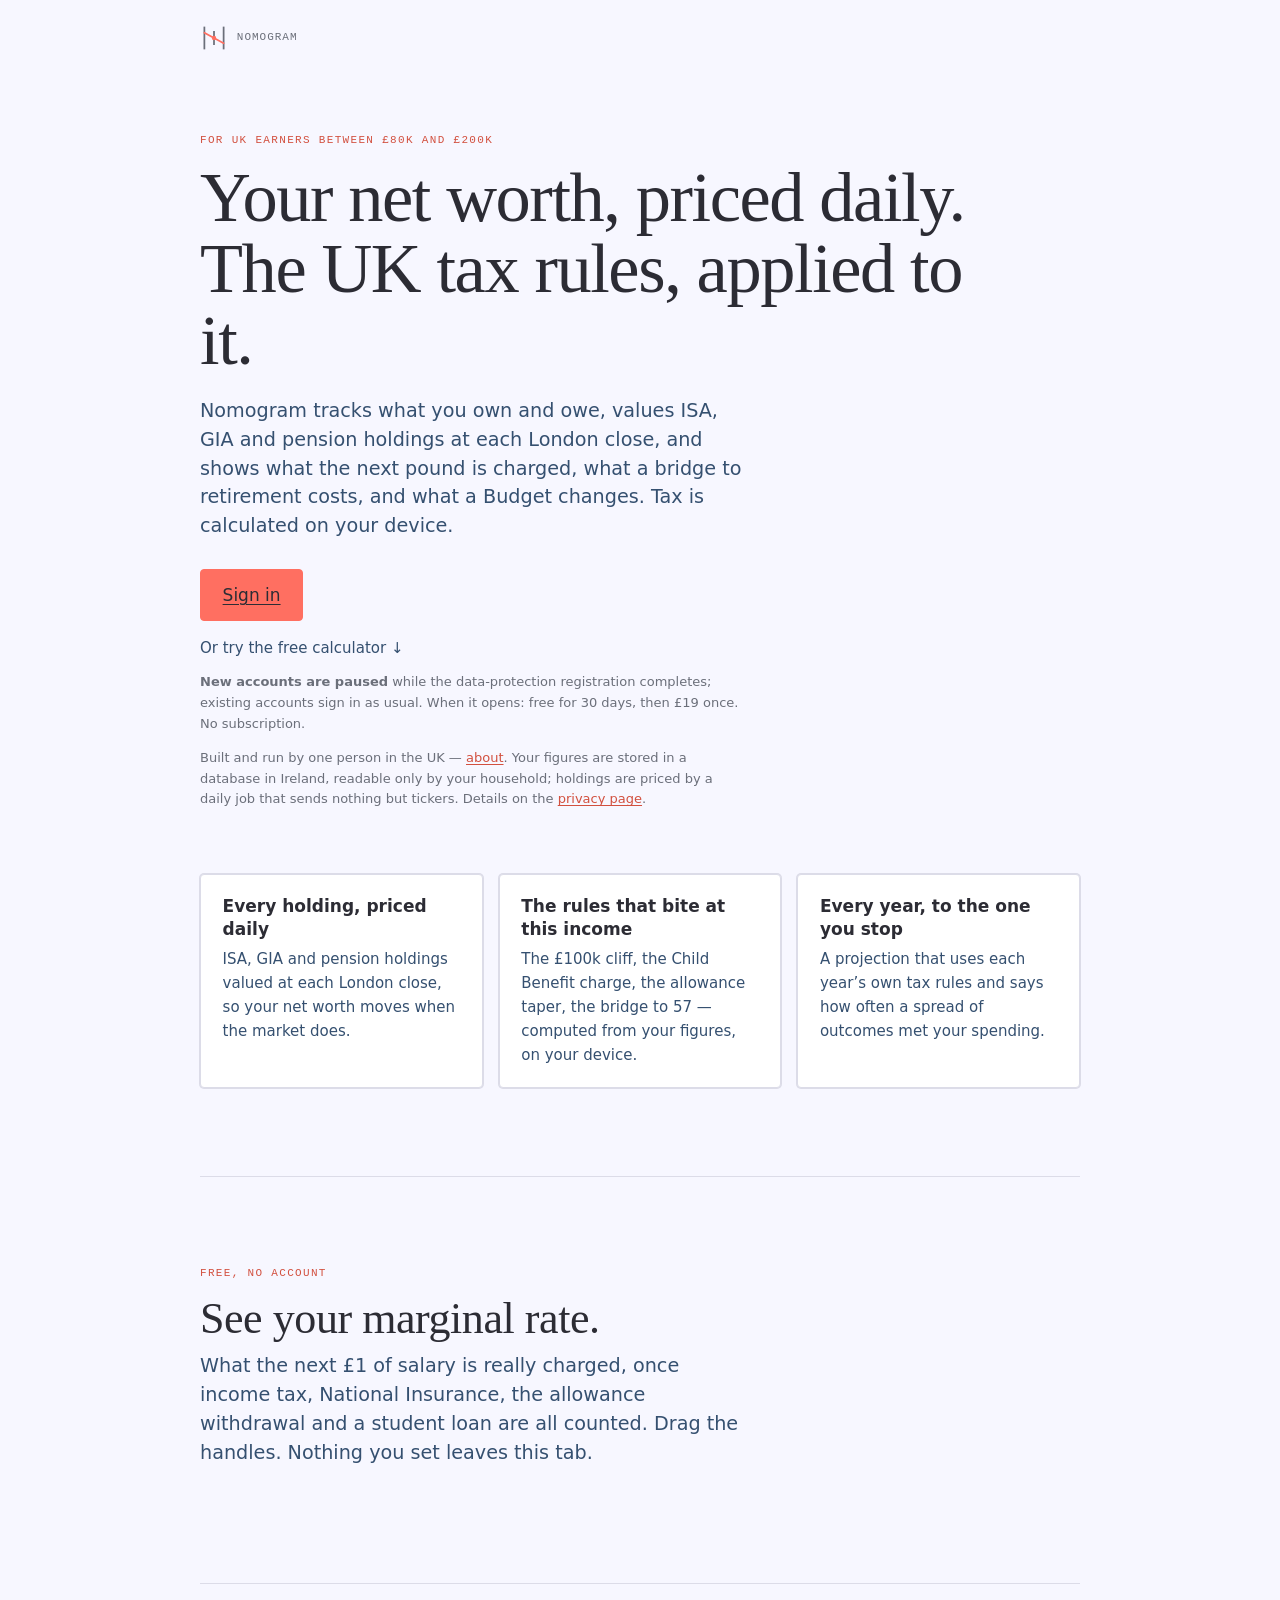
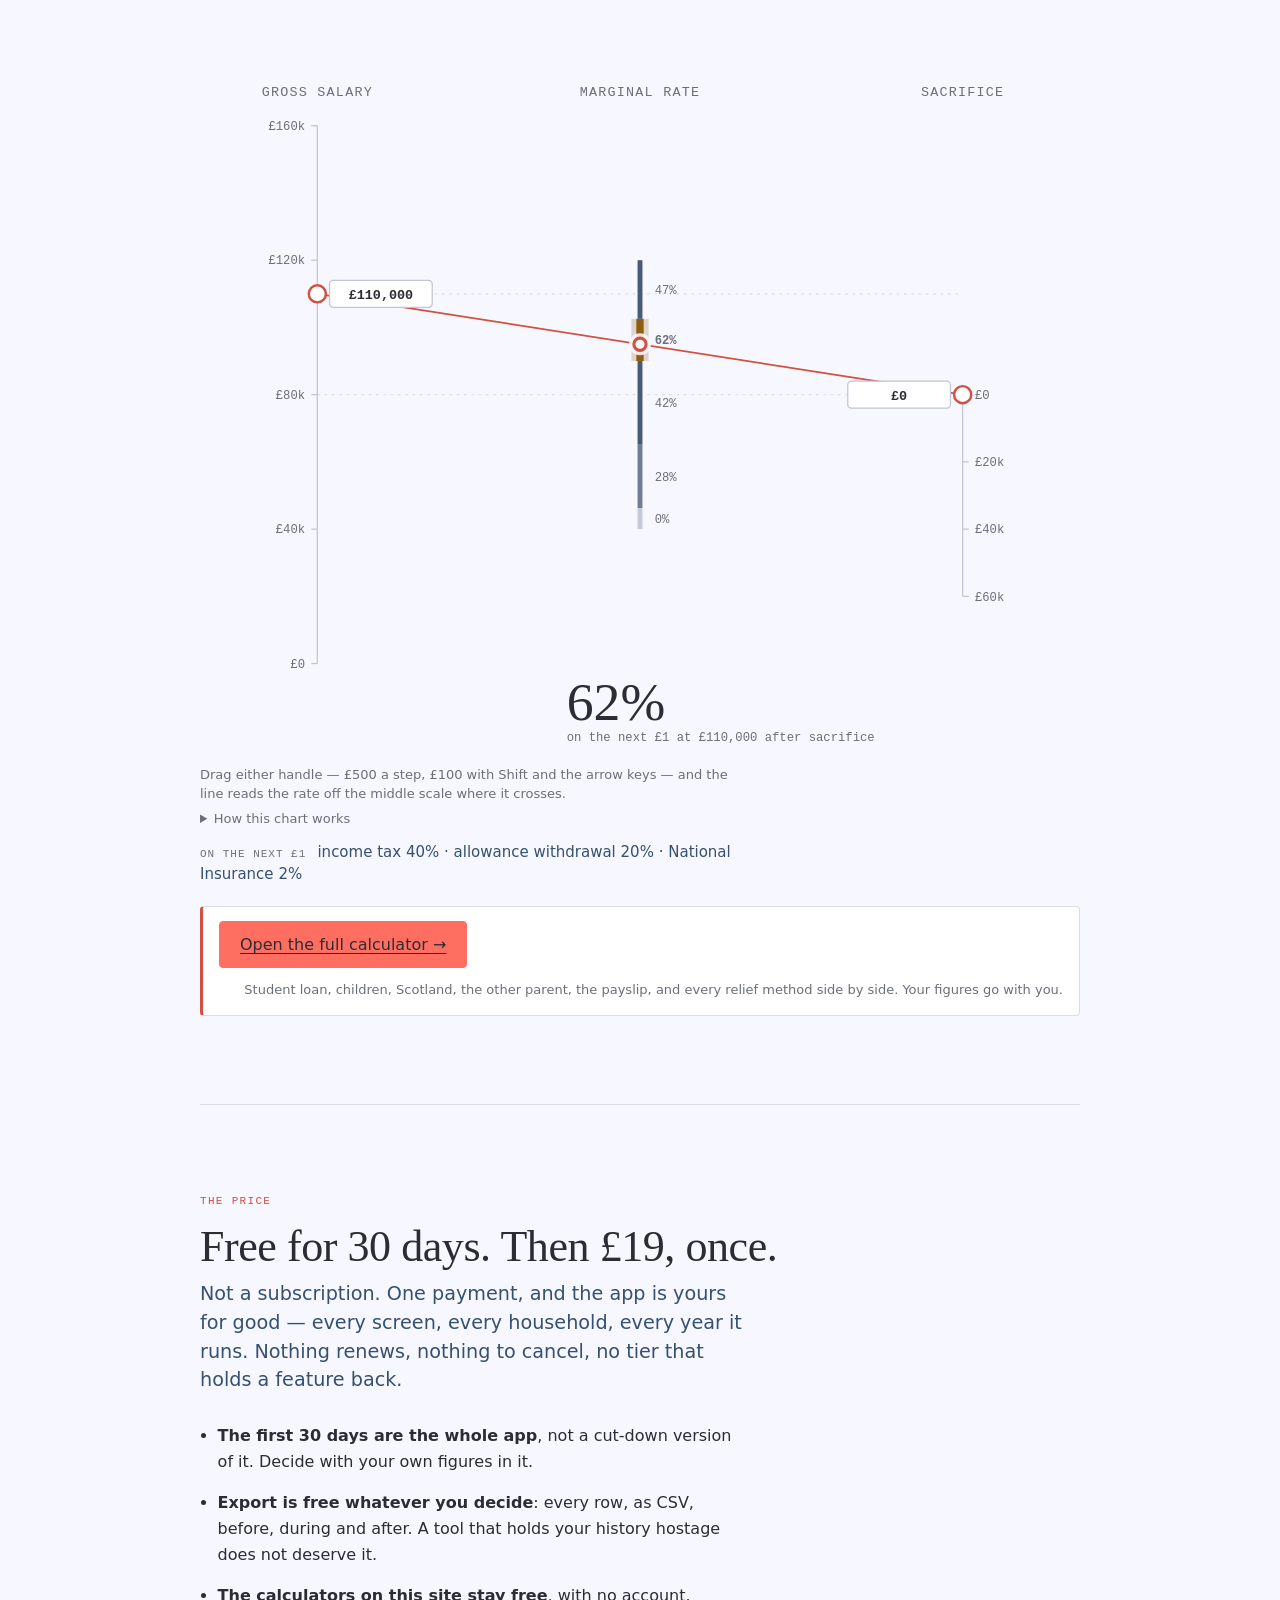
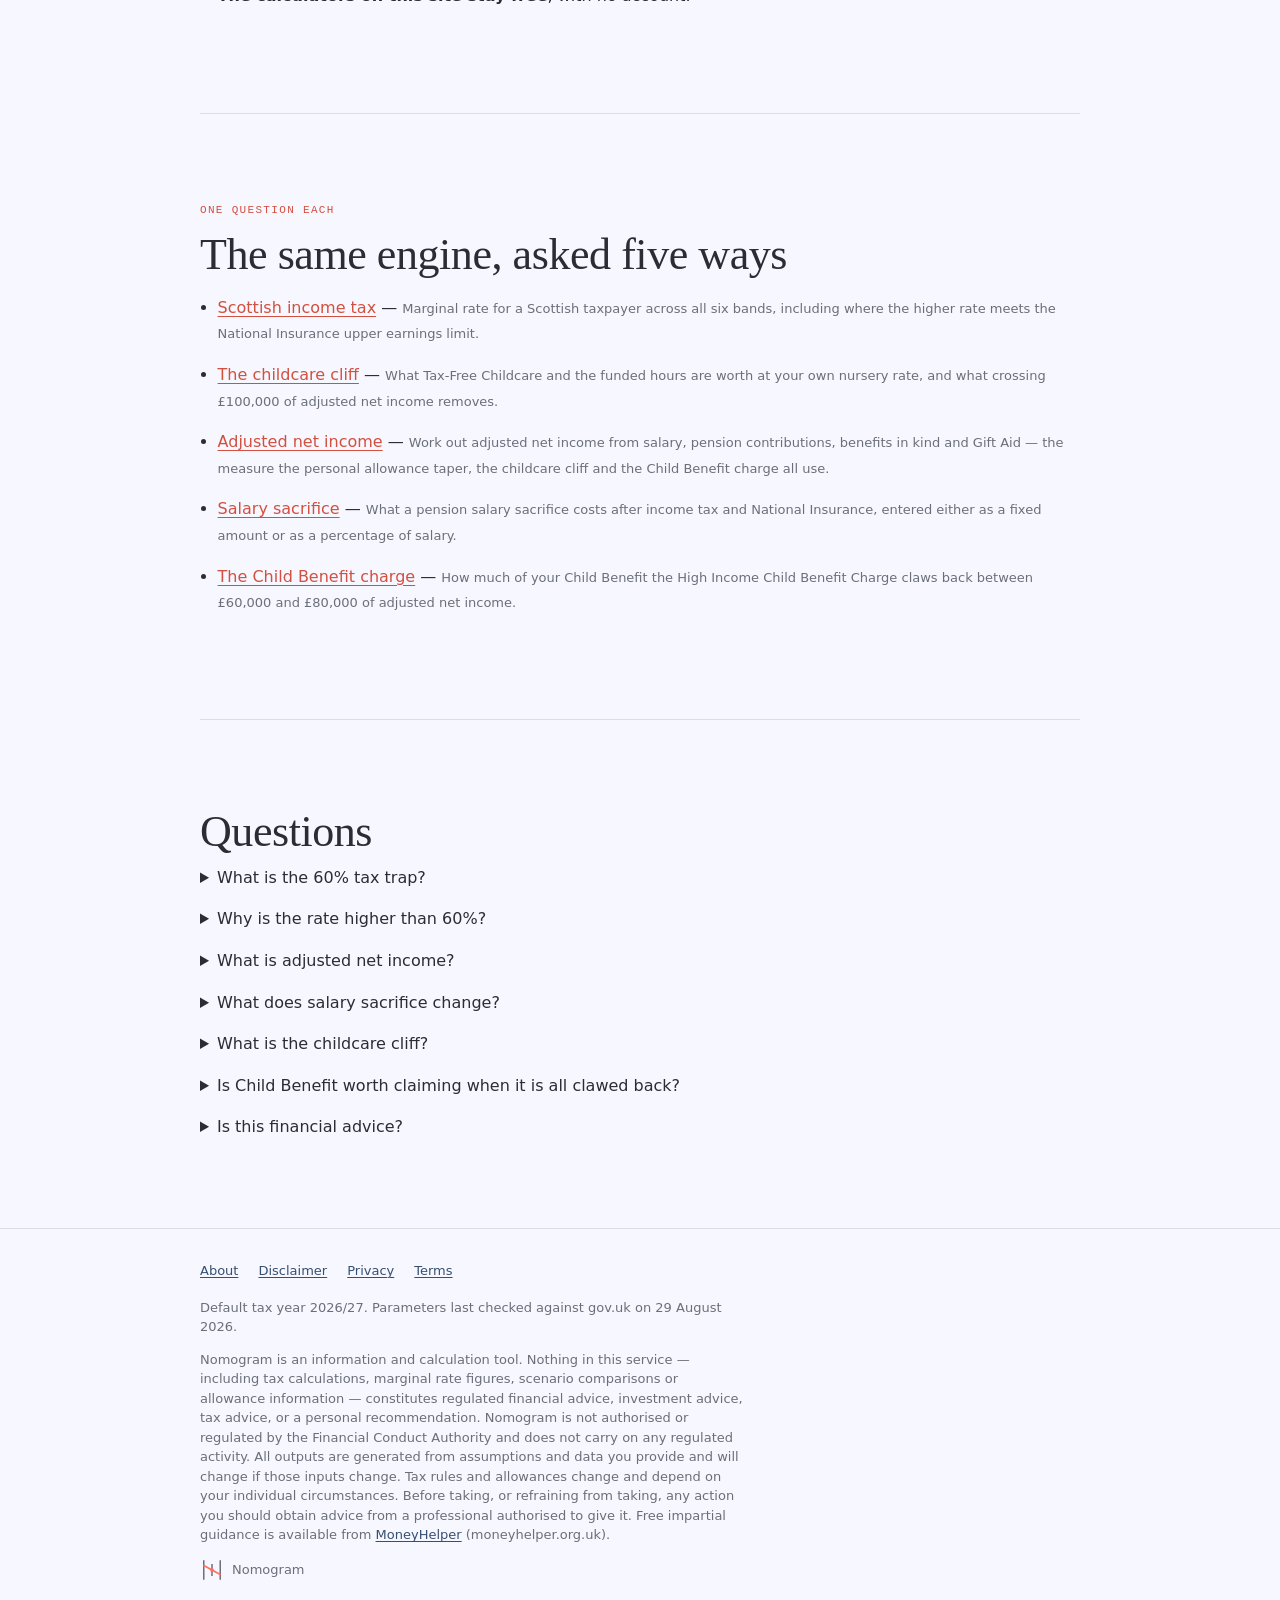
==== commit 18f127ee: "Free for thirty days, then £19 once; the new palette" ====
--- a/index.html
+++ b/index.html
@@ -1 +1 @@
-<!DOCTYPE html><!--SBSCHjYjFcv2oqGxdSqA8--><html lang="en-GB" class="__variable_315a98 __variable_1bc20f __variable_46fe82" style="--font-display:var(--font-display-loaded), ui-serif, Georgia, serif;--font-sans:var(--font-sans-loaded), ui-sans-serif, system-ui, sans-serif;--font-mono:var(--font-mono-loaded), ui-monospace, Menlo, monospace"><head><meta charSet="utf-8"/><meta name="viewport" content="width=device-width, initial-scale=1"/><link rel="preload" href="/_next/static/media/26d4368bf94c0ec4-s.p.woff2" as="font" crossorigin="" type="font/woff2"/><link rel="preload" href="/_next/static/media/98e207f02528a563-s.p.woff2" as="font" crossorigin="" type="font/woff2"/><link rel="preload" href="/_next/static/media/d3ebbfd689654d3a-s.p.woff2" as="font" crossorigin="" type="font/woff2"/><link rel="preload" href="/_next/static/media/e6099e249fd938cc-s.p.woff2" as="font" crossorigin="" type="font/woff2"/><link rel="stylesheet" href="/_next/static/css/66be4148605c193f.css" data-precedence="next"/><link rel="preload" as="script" fetchPriority="low" href="/_next/static/chunks/webpack-f4344baa64282e38.js"/><script src="/_next/static/chunks/c5c04770-f5ee545c45f72629.js" async=""></script><script src="/_next/static/chunks/489-721d8b015c2c4524.js" async=""></script><script src="/_next/static/chunks/main-app-5924cee3a1a232b7.js" async=""></script><script src="/_next/static/chunks/103-1f6cc3c786203286.js" async=""></script><script src="/_next/static/chunks/app/layout-2625204e04e74ddd.js" async=""></script><script src="/_next/static/chunks/272-318a312d3e2d7595.js" async=""></script><script src="/_next/static/chunks/app/page-65d2e22601e129d8.js" async=""></script><meta name="next-size-adjust" content=""/><title>Nomogram — your financial position, priced daily, read against every UK tax rule</title><meta name="description" content="Track what you own and owe, value ISA, GIA and pension holdings at each London close, and see what the next £1 is charged — the 60% band, the £100k childcare cliff, the Child Benefit charge. Free marginal tax rate calculator included. Calculated on your device."/><meta name="application-name" content="Nomogram"/><meta name="keywords" content="60% tax trap,£100k tax calculator,marginal tax rate calculator UK,personal allowance taper,salary sacrifice calculator,childcare cliff £100,000,Scottish income tax calculator"/><meta name="robots" content="index, follow"/><meta property="og:title" content="Nomogram — your financial position, priced daily"/><meta property="og:description" content="Holdings valued at each close, every UK tax rule that applies to you, and a projection to the year you stop. Free marginal rate calculator included."/><meta property="og:site_name" content="Nomogram"/><meta property="og:locale" content="en_GB"/><meta property="og:image:alt" content="The marginal rate on the next £1 of UK salary, from £0 to £160,000, with the band where the personal allowance is withdrawn picked out."/><meta property="og:image:type" content="image/png"/><meta property="og:image" content="https://nomogram.uk/opengraph-image?9626bb7cdd72bed1"/><meta property="og:image:width" content="1200"/><meta property="og:image:height" content="630"/><meta property="og:type" content="website"/><meta name="twitter:card" content="summary_large_image"/><meta name="twitter:title" content="Nomogram — your financial position, priced daily"/><meta name="twitter:description" content="Every holding priced, every rule applied, calculated on your device."/><meta name="twitter:image:alt" content="The marginal rate on the next £1 of UK salary, from £0 to £160,000, with the band where the personal allowance is withdrawn picked out."/><meta name="twitter:image:type" content="image/png"/><meta name="twitter:image" content="https://nomogram.uk/opengraph-image?9626bb7cdd72bed1"/><meta name="twitter:image:width" content="1200"/><meta name="twitter:image:height" content="630"/><link rel="icon" href="/icon.svg"/><script src="/_next/static/chunks/polyfills-42372ed130431b0a.js" noModule=""></script></head><body><div hidden=""><!--$--><!--/$--></div><a href="#calculator" class="skip-link">Skip to the calculator</a><script type="application/ld+json">{"@context":"https://schema.org","@type":"FAQPage","mainEntity":[{"@type":"Question","name":"What is the 60% tax trap?","acceptedAnswer":{"@type":"Answer","text":"It is the effect of the personal allowance being withdrawn. Above a threshold of adjusted net income, the allowance falls by £1 for every £2 earned. That makes £1.50 of every extra £1 taxable, so income taxed at the higher rate is charged at one and a half times that rate over the band."}},{"@type":"Question","name":"Why is the rate higher than 60%?","acceptedAnswer":{"@type":"Answer","text":"National Insurance is charged on top, at the rate that applies above the upper earnings limit. A student loan adds its own percentage. The combined figure is what actually comes out of the next pound."}},{"@type":"Question","name":"What is adjusted net income?","acceptedAnswer":{"@type":"Answer","text":"Total income less reliefs, less gross relief-at-source pension contributions, less gross Gift Aid donations. It is the measure the personal allowance withdrawal, the High Income Child Benefit Charge and the childcare cliff all run on. It is not the same as salary, and it is not the same as taxable income."}},{"@type":"Question","name":"What does salary sacrifice change?","acceptedAnswer":{"@type":"Answer","text":"Sacrificed pay is never received, so it is not in adjusted net income, not in taxable pay, and not in earnings for National Insurance or student loan purposes. Relief-at-source and net-pay pension contributions reduce adjusted net income too, but leave National Insurance and student loan repayments alone."}},{"@type":"Question","name":"What is the childcare cliff?","acceptedAnswer":{"@type":"Answer","text":"Tax-Free Childcare and the funded hours both require adjusted net income at or below a threshold, for each parent. One pound over, for either parent, removes both schemes for both parents and all children. It is a discontinuity rather than a taper, so it has no marginal rate."}},{"@type":"Question","name":"Is Child Benefit worth claiming when it is all clawed back?","acceptedAnswer":{"@type":"Answer","text":"A full clawback makes the award and the charge cancel out in money terms. Claiming still does two things the charge does not touch: the claimant receives National Insurance credits that count towards the State Pension for years spent caring rather than earning, and the child is issued a National Insurance number automatically before turning 16. A claim can also be made with payments opted out, which keeps both effects with no charge to repay."}},{"@type":"Question","name":"Is this financial advice?","acceptedAnswer":{"@type":"Answer","text":"No. Nomogram is an information and calculation tool. It computes what a set of figures produces under the rules for a tax year. It is not authorised or regulated by the Financial Conduct Authority and it does not make personal recommendations."}}]}</script><main class="shell"><header class="section" style="padding-bottom:0;padding-top:1.5rem"><p class="eyebrow" style="display:flex;align-items:center;gap:0.55rem;margin:0"><svg width="28" height="28" viewBox="0 0 32 32" fill="none" role="presentation" aria-hidden="true"><line x1="5" y1="4" x2="5" y2="28" stroke="currentColor" stroke-width="2" stroke-linecap="square"></line><line x1="16" y1="9" x2="16" y2="23" stroke="currentColor" stroke-width="2" stroke-linecap="square"></line><line x1="27" y1="4" x2="27" y2="28" stroke="currentColor" stroke-width="2" stroke-linecap="square"></line><line x1="5" y1="10" x2="27" y2="22" stroke="var(--green-2)" stroke-width="2" stroke-linecap="round"></line><circle cx="16" cy="16" r="2.5" fill="var(--green-2)"></circle></svg> Nomogram</p></header><section class="section landing" aria-labelledby="landing-heading"><span class="kicker">For UK earners between £80k and £200k</span><h1 id="landing-heading" class="landing-title">Your net worth, priced daily. The UK tax rules, applied to it.</h1><p class="lede">Nomogram tracks what you own and owe, values ISA, GIA and pension holdings at each London close, and shows what the next pound is charged, what a bridge to retirement costs, and what a Budget changes. Tax is calculated on your device.</p><div class="landing-actions"><a href="https://app.nomogram.uk/sign-in" class="button">Sign in</a><a href="#calculator" class="landing-secondary">Or try the free calculator ↓</a></div><p class="field-hint" style="margin-top:0.75rem"><strong>New accounts are paused</strong> while the data-protection registration completes; existing accounts sign in as usual. When it opens, the ledger, import and export are free, permanently, and the projection is<!-- --> <!-- -->£79<!-- --> a year or <!-- -->£8.99<!-- --> a month, cancel whenever.</p><p class="field-hint">Built and run by one person in the UK — <a href="/about/">about</a>. Your figures are stored in a database in Ireland, readable only by your household; holdings are priced by a daily job that sends nothing but tickers. Details on the<!-- --> <a href="/privacy/">privacy page</a>.</p><h2 class="visually-hidden">What it does</h2><ul class="feature-strip" aria-label="What Nomogram does"><li class="feature"><h3>Every holding, priced daily</h3><p>ISA, GIA and pension holdings valued at each London close, so your net worth moves when the market does.</p></li><li class="feature"><h3>The rules that bite at this income</h3><p>The £100k cliff, the Child Benefit charge, the allowance taper, the bridge to 57 — computed from your figures, on your device.</p></li><li class="feature"><h3>Every year, to the one you stop</h3><p>A projection that uses each year’s own tax rules and says how often a spread of outcomes met your spending.</p></li></ul></section><section class="section" id="calculator" aria-labelledby="calculator-heading"><span class="kicker">Free, no account</span><h2 id="calculator-heading">See your marginal rate.</h2><p class="lede">What the next £1 of salary is really charged, once income tax, National Insurance, the allowance withdrawal and a student loan are all counted. Drag the handles. Nothing you set leaves this tab.</p></section><section class="section" aria-label="Marginal rate nomogram"><figure style="margin:0"><div class="chart-scroll"><svg viewBox="0 0 720 560" role="img" aria-labelledby="nomogram-title nomogram-desc" style="touch-action:none;width:100%"><title id="nomogram-title">Marginal rate nomogram for 2026/27</title><desc id="nomogram-desc">A straightedge laid from £110,000 of gross salary on the left scale, through £0 of salary sacrifice on the right scale, crosses the middle scale at £110,000 of income after sacrifice, where the marginal rate is 62%.</desc><text x="96" y="20" class="eyebrow" text-anchor="middle" fill="currentColor">GROSS SALARY</text><text x="360" y="20" class="eyebrow" text-anchor="middle" fill="currentColor">MARGINAL RATE</text><text x="624" y="20" class="eyebrow" text-anchor="middle" fill="currentColor">SACRIFICE</text><line x1="96" y1="181.5" x2="624" y2="181.5" stroke="var(--line)" stroke-width="1" stroke-dasharray="2 4"></line><line x1="96" y1="264" x2="624" y2="264" stroke="var(--line)" stroke-width="1" stroke-dasharray="2 4"></line><line x1="96" y1="44" x2="96" y2="484" class="scale-rule"></line><g><line x1="91" y1="484" x2="96" y2="484" class="tick"></line><text x="86" y="487.5" class="tick-label" text-anchor="end">£0</text></g><g><line x1="91" y1="374" x2="96" y2="374" class="tick"></line><text x="86" y="377.5" class="tick-label" text-anchor="end">£40k</text></g><g><line x1="91" y1="264" x2="96" y2="264" class="tick"></line><text x="86" y="267.5" class="tick-label" text-anchor="end">£80k</text></g><g><line x1="91" y1="154" x2="96" y2="154" class="tick"></line><text x="86" y="157.5" class="tick-label" text-anchor="end">£120k</text></g><g><line x1="91" y1="44" x2="96" y2="44" class="tick"></line><text x="86" y="47.5" class="tick-label" text-anchor="end">£160k</text></g><line x1="360" y1="154" x2="360" y2="374" class="scale-rule"></line><g><line x1="360" y1="356.71625" x2="360" y2="374" stroke="var(--seq-1)" stroke-width="4" stroke-linecap="butt"></line><text x="372" y="368.858125" class="tick-label" font-weight="400">0%</text></g><g><line x1="360" y1="304.87874999999997" x2="360" y2="356.71625" stroke="var(--seq-3)" stroke-width="4" stroke-linecap="butt"></line><text x="372" y="334.2975" class="tick-label" font-weight="400">28%</text></g><g><line x1="360" y1="236.5" x2="360" y2="304.87874999999997" stroke="var(--seq-4)" stroke-width="4" stroke-linecap="butt"></line><text x="372" y="274.189375" class="tick-label" font-weight="400">42%</text></g><g><line x1="360" y1="201.9325" x2="360" y2="236.5" stroke="var(--ochre)" stroke-width="14" stroke-linecap="butt" opacity="0.22"></line><line x1="360" y1="201.9325" x2="360" y2="236.5" stroke="var(--ochre)" stroke-width="6" stroke-linecap="butt"></line><text x="372" y="222.71625" class="tick-label" font-weight="600">62%</text></g><g><line x1="360" y1="154" x2="360" y2="201.9325" stroke="var(--seq-4)" stroke-width="4" stroke-linecap="butt"></line><text x="372" y="181.46625" class="tick-label" font-weight="400">47%</text></g><line x1="624" y1="264" x2="624" y2="429" class="scale-rule"></line><g><line x1="624" y1="264" x2="629" y2="264" class="tick"></line><text x="634" y="267.5" class="tick-label">£0</text></g><g><line x1="624" y1="319" x2="629" y2="319" class="tick"></line><text x="634" y="322.5" class="tick-label">£20k</text></g><g><line x1="624" y1="374" x2="629" y2="374" class="tick"></line><text x="634" y="377.5" class="tick-label">£40k</text></g><g><line x1="624" y1="429" x2="629" y2="429" class="tick"></line><text x="634" y="432.5" class="tick-label">£60k</text></g><line x1="96" y1="181.5" x2="624" y2="264" class="index-line"></line><circle cx="360" cy="222.75" r="9" fill="var(--ground)" opacity="0.9"></circle><circle cx="360" cy="222.75" r="5" fill="var(--ground)" stroke="var(--green)" stroke-width="2.5"></circle><text x="300" y="530" text-anchor="start" font-family="var(--font-display)" font-size="44" fill="var(--ink)">62%</text><text x="300" y="547" text-anchor="start" class="tick-label">on the next £1 at £110,000 after sacrifice</text><g role="slider" tabindex="0" aria-label="Gross salary" aria-valuemin="0" aria-valuemax="160000" aria-valuenow="110000" aria-valuetext="£110,000" class="handle"><circle cx="96" cy="181.5" r="11" fill="transparent" stroke="none"></circle><circle cx="96" cy="181.5" r="7" fill="var(--surface)" stroke="var(--green)" stroke-width="2"></circle></g><g role="slider" tabindex="0" aria-label="Pension salary sacrifice" aria-valuemin="0" aria-valuemax="60000" aria-valuenow="0" aria-valuetext="£0" class="handle"><circle cx="624" cy="264" r="11" fill="transparent" stroke="none"></circle><circle cx="624" cy="264" r="7" fill="var(--surface)" stroke="var(--green)" stroke-width="2"></circle></g><g class="handle-value" aria-hidden="true"><rect x="106" y="170.5" width="84" height="22" rx="3" fill="var(--surface)" stroke="var(--line-2)"></rect><text x="148" y="185.5" text-anchor="middle" class="handle-value-text">£110,000</text></g><g class="handle-value" aria-hidden="true"><rect x="530" y="253" width="84" height="22" rx="3" fill="var(--surface)" stroke="var(--line-2)"></rect><text x="572" y="268" text-anchor="middle" class="handle-value-text">£0</text></g></svg></div><figcaption class="disclaimer" style="margin-top:0.5rem">Drag either handle — £500 a step, £100 with Shift and the arrow keys — and the line reads the rate off the middle scale where it crosses.<!-- --> <!-- --> <details style="margin-top:0.35rem"><summary>How this chart works</summary><span style="display:block;margin-top:0.35rem">The middle scale is graduated in income after the contribution. With a fixed <em>sacrifice</em>, the next £1 of salary raises adjusted net income, National-Insurance-able pay and student loan earnings by the same £1, so one scale answers for every salary-and-sacrifice pair and it can read the combined rate.<!-- --> A straight line between two points crosses at their midpoint, so the middle scale is drawn at half the spacing of the outer two. The identity holds for a fixed-amount sacrifice; a percentage is converted before it is drawn.</span></details></figcaption></figure><p class="compact-readout"><span class="eyebrow">On the next £1</span> <span>income tax <!-- -->40%<!-- --> · allowance withdrawal 20%<!-- --> · <!-- -->National Insurance <!-- -->2%</span></p><div class="actions"><a href="/calculator/" class="button">Open the full calculator →</a><span class="actions-count">Student loan, children, Scotland, the other parent, the payslip, and every relief method side by side. Your figures go with you.</span></div></section><section class="section" aria-labelledby="questions-heading"><span class="kicker">One question each</span><h2 id="questions-heading">The same engine, asked five ways</h2><ul class="stack" style="padding-left:1.1rem"><li><a href="/scottish-income-tax-calculator/">Scottish income tax</a> — <span class="field-hint" style="display:inline">Marginal rate for a Scottish taxpayer across all six bands, including where the higher rate meets the National Insurance upper earnings limit.</span></li><li><a href="/childcare-cliff-calculator/">The childcare cliff</a> — <span class="field-hint" style="display:inline">What Tax-Free Childcare and the funded hours are worth at your own nursery rate, and what crossing £100,000 of adjusted net income removes.</span></li><li><a href="/adjusted-net-income-calculator/">Adjusted net income</a> — <span class="field-hint" style="display:inline">Work out adjusted net income from salary, pension contributions, benefits in kind and Gift Aid — the measure the personal allowance taper, the childcare cliff and the Child Benefit charge all use.</span></li><li><a href="/salary-sacrifice-calculator/">Salary sacrifice</a> — <span class="field-hint" style="display:inline">What a pension salary sacrifice costs after income tax and National Insurance, entered either as a fixed amount or as a percentage of salary.</span></li><li><a href="/child-benefit-charge-calculator/">The Child Benefit charge</a> — <span class="field-hint" style="display:inline">How much of your Child Benefit the High Income Child Benefit Charge claws back between £60,000 and £80,000 of adjusted net income.</span></li></ul></section><section class="section" aria-labelledby="faq-heading"><h2 id="faq-heading">Questions</h2><div class="stack"><details><summary>What is the 60% tax trap?</summary><p style="margin-top:0.5rem">It is the effect of the personal allowance being withdrawn. Above a threshold of adjusted net income, the allowance falls by £1 for every £2 earned. That makes £1.50 of every extra £1 taxable, so income taxed at the higher rate is charged at one and a half times that rate over the band.</p></details><details><summary>Why is the rate higher than 60%?</summary><p style="margin-top:0.5rem">National Insurance is charged on top, at the rate that applies above the upper earnings limit. A student loan adds its own percentage. The combined figure is what actually comes out of the next pound.</p></details><details><summary>What is adjusted net income?</summary><p style="margin-top:0.5rem">Total income less reliefs, less gross relief-at-source pension contributions, less gross Gift Aid donations. It is the measure the personal allowance withdrawal, the High Income Child Benefit Charge and the childcare cliff all run on. It is not the same as salary, and it is not the same as taxable income.</p></details><details><summary>What does salary sacrifice change?</summary><p style="margin-top:0.5rem">Sacrificed pay is never received, so it is not in adjusted net income, not in taxable pay, and not in earnings for National Insurance or student loan purposes. Relief-at-source and net-pay pension contributions reduce adjusted net income too, but leave National Insurance and student loan repayments alone.</p></details><details><summary>What is the childcare cliff?</summary><p style="margin-top:0.5rem">Tax-Free Childcare and the funded hours both require adjusted net income at or below a threshold, for each parent. One pound over, for either parent, removes both schemes for both parents and all children. It is a discontinuity rather than a taper, so it has no marginal rate.</p></details><details><summary>Is Child Benefit worth claiming when it is all clawed back?</summary><p style="margin-top:0.5rem">A full clawback makes the award and the charge cancel out in money terms. Claiming still does two things the charge does not touch: the claimant receives National Insurance credits that count towards the State Pension for years spent caring rather than earning, and the child is issued a National Insurance number automatically before turning 16. A claim can also be made with payments opted out, which keeps both effects with no charge to repay.</p></details><details><summary>Is this financial advice?</summary><p style="margin-top:0.5rem">No. Nomogram is an information and calculation tool. It computes what a set of figures produces under the rules for a tax year. It is not authorised or regulated by the Financial Conduct Authority and it does not make personal recommendations.</p></details></div></section></main><!--$--><!--/$--><footer class="footer"><div class="shell"><ul class="footer-links"><li><a href="/about/">About</a></li><li><a href="/disclaimer/">Disclaimer</a></li><li><a href="/privacy/">Privacy</a></li><li><a href="/terms/">Terms</a></li></ul><p class="disclaimer">Default tax year <!-- -->2026/27<!-- -->. Parameters last checked against gov.uk on <!-- -->29 August 2026<!-- -->.</p><p class="disclaimer">Nomogram is an information and calculation tool. Nothing in this service — including tax calculations, marginal rate figures, scenario comparisons or allowance information — constitutes regulated financial advice, investment advice, tax advice, or a personal recommendation. Nomogram is not authorised or regulated by the Financial Conduct Authority and does not carry on any regulated activity. All outputs are generated from assumptions and data you provide and will change if those inputs change. Tax rules and allowances change and depend on your individual circumstances. Before taking, or refraining from taking, any action you should obtain advice from a professional authorised to give it. Free impartial guidance is available from<!-- --> <a href="https://www.moneyhelper.org.uk" rel="noreferrer">MoneyHelper</a> <!-- -->(moneyhelper.org.uk).</p><p class="disclaimer" style="display:flex;align-items:center;gap:0.5rem"><svg width="24" height="24" viewBox="0 0 32 32" fill="none" role="presentation" aria-hidden="true"><line x1="5" y1="4" x2="5" y2="28" stroke="currentColor" stroke-width="2" stroke-linecap="square"></line><line x1="16" y1="9" x2="16" y2="23" stroke="currentColor" stroke-width="2" stroke-linecap="square"></line><line x1="27" y1="4" x2="27" y2="28" stroke="currentColor" stroke-width="2" stroke-linecap="square"></line><line x1="5" y1="10" x2="27" y2="22" stroke="var(--green-2)" stroke-width="2" stroke-linecap="round"></line><circle cx="16" cy="16" r="2.5" fill="var(--green-2)"></circle></svg> Nomogram</p></div></footer><script src="/_next/static/chunks/webpack-f4344baa64282e38.js" id="_R_" async=""></script><script>(self.__next_f=self.__next_f||[]).push([0])</script><script>self.__next_f.push([1,"1:\"$Sreact.fragment\"\n2:I[2138,[],\"\"]\n3:I[1016,[],\"\"]\n4:I[3103,[\"103\",\"static/chunks/103-1f6cc3c786203286.js\",\"177\",\"static/chunks/app/layout-2625204e04e74ddd.js\"],\"\"]\n8:I[6850,[],\"\"]\n:HL[\"/_next/static/media/26d4368bf94c0ec4-s.p.woff2\",\"font\",{\"crossOrigin\":\"\",\"type\":\"font/woff2\"}]\n:HL[\"/_next/static/media/98e207f02528a563-s.p.woff2\",\"font\",{\"crossOrigin\":\"\",\"type\":\"font/woff2\"}]\n:HL[\"/_next/static/media/d3ebbfd689654d3a-s.p.woff2\",\"font\",{\"crossOrigin\":\"\",\"type\":\"font/woff2\"}]\n:HL[\"/_next/static/media/e6099e249fd938cc-s.p.woff2\",\"font\",{\"crossOrigin\":\"\",\"type\":\"font/woff2\"}]\n:HL[\"/_next/static/css/66be4148605c193f.css\",\"style\"]\n"])</script><script>self.__next_f.push([1,"0:{\"P\":null,\"b\":\"SBSCHjYjFcv2oqGxdSqA8\",\"p\":\"\",\"c\":[\"\",\"\"],\"i\":false,\"f\":[[[\"\",{\"children\":[\"__PAGE__\",{}]},\"$undefined\",\"$undefined\",true],[\"\",[\"$\",\"$1\",\"c\",{\"children\":[[[\"$\",\"link\",\"0\",{\"rel\":\"stylesheet\",\"href\":\"/_next/static/css/66be4148605c193f.css\",\"precedence\":\"next\",\"crossOrigin\":\"$undefined\",\"nonce\":\"$undefined\"}]],[\"$\",\"html\",null,{\"lang\":\"en-GB\",\"className\":\"__variable_315a98 __variable_1bc20f __variable_46fe82\",\"style\":{\"--font-display\":\"var(--font-display-loaded), ui-serif, Georgia, serif\",\"--font-sans\":\"var(--font-sans-loaded), ui-sans-serif, system-ui, sans-serif\",\"--font-mono\":\"var(--font-mono-loaded), ui-monospace, Menlo, monospace\"},\"children\":[\"$\",\"body\",null,{\"children\":[[\"$\",\"a\",null,{\"href\":\"#calculator\",\"className\":\"skip-link\",\"children\":\"Skip to the calculator\"}],[\"$\",\"$L2\",null,{\"parallelRouterKey\":\"children\",\"error\":\"$undefined\",\"errorStyles\":\"$undefined\",\"errorScripts\":\"$undefined\",\"template\":[\"$\",\"$L3\",null,{}],\"templateStyles\":\"$undefined\",\"templateScripts\":\"$undefined\",\"notFound\":[[[\"$\",\"title\",null,{\"children\":\"404: This page could not be found.\"}],[\"$\",\"div\",null,{\"style\":{\"fontFamily\":\"system-ui,\\\"Segoe UI\\\",Roboto,Helvetica,Arial,sans-serif,\\\"Apple Color Emoji\\\",\\\"Segoe UI Emoji\\\"\",\"height\":\"100vh\",\"textAlign\":\"center\",\"display\":\"flex\",\"flexDirection\":\"column\",\"alignItems\":\"center\",\"justifyContent\":\"center\"},\"children\":[\"$\",\"div\",null,{\"children\":[[\"$\",\"style\",null,{\"dangerouslySetInnerHTML\":{\"__html\":\"body{color:#000;background:#fff;margin:0}.next-error-h1{border-right:1px solid rgba(0,0,0,.3)}@media (prefers-color-scheme:dark){body{color:#fff;background:#000}.next-error-h1{border-right:1px solid rgba(255,255,255,.3)}}\"}}],[\"$\",\"h1\",null,{\"className\":\"next-error-h1\",\"style\":{\"display\":\"inline-block\",\"margin\":\"0 20px 0 0\",\"padding\":\"0 23px 0 0\",\"fontSize\":24,\"fontWeight\":500,\"verticalAlign\":\"top\",\"lineHeight\":\"49px\"},\"children\":404}],[\"$\",\"div\",null,{\"style\":{\"display\":\"inline-block\"},\"children\":[\"$\",\"h2\",null,{\"style\":{\"fontSize\":14,\"fontWeight\":400,\"lineHeight\":\"49px\",\"margin\":0},\"children\":\"This page could not be found.\"}]}]]}]}]],[]],\"forbidden\":\"$undefined\",\"unauthorized\":\"$undefined\"}],[\"$\",\"footer\",null,{\"className\":\"footer\",\"children\":[\"$\",\"div\",null,{\"className\":\"shell\",\"children\":[[\"$\",\"ul\",null,{\"className\":\"footer-links\",\"children\":[[\"$\",\"li\",null,{\"children\":[\"$\",\"$L4\",null,{\"href\":\"/about/\",\"children\":\"About\"}]}],[\"$\",\"li\",null,{\"children\":[\"$\",\"$L4\",null,{\"href\":\"/disclaimer/\",\"children\":\"Disclaimer\"}]}],[\"$\",\"li\",null,{\"children\":[\"$\",\"$L4\",null,{\"href\":\"/privacy/\",\"children\":\"Privacy\"}]}],[\"$\",\"li\",null,{\"children\":[\"$\",\"$L4\",null,{\"href\":\"/terms/\",\"children\":\"Terms\"}]}]]}],[\"$\",\"p\",null,{\"className\":\"disclaimer\",\"children\":[\"Default tax year \",\"2026/27\",\". Parameters last checked against gov.uk on \",\"29 August 2026\",\".\"]}],[\"$\",\"p\",null,{\"className\":\"disclaimer\",\"children\":[\"Nomogram is an information and calculation tool. Nothing in this service — including tax calculations, marginal rate figures, scenario comparisons or allowance information — constitutes regulated financial advice, investment advice, tax advice, or a personal recommendation. Nomogram is not authorised or regulated by the Financial Conduct Authority and does not carry on any regulated activity. All outputs are generated from assumptions and data you provide and will change if those inputs change. Tax rules and allowances change and depend on your individual circumstances. Before taking, or refraining from taking, any action you should obtain advice from a professional authorised to give it. Free impartial guidance is available from\",\" \",[\"$\",\"a\",null,{\"href\":\"https://www.moneyhelper.org.uk\",\"rel\":\"noreferrer\",\"children\":\"MoneyHelper\"}],\" \",\"(moneyhelper.org.uk).\"]}],[\"$\",\"p\",null,{\"className\":\"disclaimer\",\"style\":{\"display\":\"flex\",\"alignItems\":\"center\",\"gap\":\"0.5rem\"},\"children\":[[\"$\",\"svg\",null,{\"width\":24,\"height\":24,\"viewBox\":\"0 0 32 32\",\"fill\":\"none\",\"role\":\"presentation\",\"aria-hidden\":true,\"aria-label\":\"$undefined\",\"children\":[[\"$\",\"line\",null,{\"x1\":\"5\",\"y1\":\"4\",\"x2\":\"5\",\"y2\":\"28\",\"stroke\":\"currentColor\",\"strokeWidth\":\"2\",\"strokeLinecap\":\"square\"}],[\"$\",\"line\",null,{\"x1\":\"16\",\"y1\":\"9\",\"x2\":\"16\",\"y2\":\"23\",\"stroke\":\"currentColor\",\"strokeWidth\":\"2\",\"strokeLinecap\":\"square\"}],[\"$\",\"line\",null,{\"x1\":\"27\",\"y1\":\"4\",\"x2\":\"27\",\"y2\":\"28\",\"stroke\":\"currentColor\",\"strokeWidth\":\"2\",\"strokeLinecap\":\"square\"}],[\"$\",\"line\",null,{\"x1\":\"5\",\"y1\":\"10\",\"x2\":\"27\",\"y2\":\"22\",\"stroke\":\"var(--green-2)\",\"strokeWidth\":\"2\",\"strokeLinecap\":\"round\"}],\"$L5\"]}],\" Nomogram\"]}]]}]}]]}]}]]}],{\"children\":[\"__PAGE__\",\"$L6\",{},null,false]},null,false],\"$L7\",false]],\"m\":\"$undefined\",\"G\":[\"$8\",[]],\"s\":false,\"S\":true}\n"])</script><script>self.__next_f.push([1,"15:I[1123,[],\"ViewportBoundary\"]\n17:I[1123,[],\"MetadataBoundary\"]\n18:\"$Sreact.suspense\"\n5:[\"$\",\"circle\",null,{\"cx\":\"16\",\"cy\":\"16\",\"r\":\"2.5\",\"fill\":\"var(--green-2)\"}]\n9:Tb58,"])</script><script>self.__next_f.push([1,"{\"@context\":\"https://schema.org\",\"@type\":\"FAQPage\",\"mainEntity\":[{\"@type\":\"Question\",\"name\":\"What is the 60% tax trap?\",\"acceptedAnswer\":{\"@type\":\"Answer\",\"text\":\"It is the effect of the personal allowance being withdrawn. Above a threshold of adjusted net income, the allowance falls by £1 for every £2 earned. That makes £1.50 of every extra £1 taxable, so income taxed at the higher rate is charged at one and a half times that rate over the band.\"}},{\"@type\":\"Question\",\"name\":\"Why is the rate higher than 60%?\",\"acceptedAnswer\":{\"@type\":\"Answer\",\"text\":\"National Insurance is charged on top, at the rate that applies above the upper earnings limit. A student loan adds its own percentage. The combined figure is what actually comes out of the next pound.\"}},{\"@type\":\"Question\",\"name\":\"What is adjusted net income?\",\"acceptedAnswer\":{\"@type\":\"Answer\",\"text\":\"Total income less reliefs, less gross relief-at-source pension contributions, less gross Gift Aid donations. It is the measure the personal allowance withdrawal, the High Income Child Benefit Charge and the childcare cliff all run on. It is not the same as salary, and it is not the same as taxable income.\"}},{\"@type\":\"Question\",\"name\":\"What does salary sacrifice change?\",\"acceptedAnswer\":{\"@type\":\"Answer\",\"text\":\"Sacrificed pay is never received, so it is not in adjusted net income, not in taxable pay, and not in earnings for National Insurance or student loan purposes. Relief-at-source and net-pay pension contributions reduce adjusted net income too, but leave National Insurance and student loan repayments alone.\"}},{\"@type\":\"Question\",\"name\":\"What is the childcare cliff?\",\"acceptedAnswer\":{\"@type\":\"Answer\",\"text\":\"Tax-Free Childcare and the funded hours both require adjusted net income at or below a threshold, for each parent. One pound over, for either parent, removes both schemes for both parents and all children. It is a discontinuity rather than a taper, so it has no marginal rate.\"}},{\"@type\":\"Question\",\"name\":\"Is Child Benefit worth claiming when it is all clawed back?\",\"acceptedAnswer\":{\"@type\":\"Answer\",\"text\":\"A full clawback makes the award and the charge cancel out in money terms. Claiming still does two things the charge does not touch: the claimant receives National Insurance credits that count towards the State Pension for years spent caring rather than earning, and the child is issued a National Insurance number automatically before turning 16. A claim can also be made with payments opted out, which keeps both effects with no charge to repay.\"}},{\"@type\":\"Question\",\"name\":\"Is this financial advice?\",\"acceptedAnswer\":{\"@type\":\"Answer\",\"text\":\"No. Nomogram is an information and calculation tool. It computes what a set of figures produces under the rules for a tax year. It is not authorised or regulated by the Financial Conduct Authority and it does not make personal recommendations.\"}}]}"])</script><script>self.__next_f.push([1,"6:[\"$\",\"$1\",\"c\",{\"children\":[[[\"$\",\"script\",null,{\"type\":\"application/ld+json\",\"dangerouslySetInnerHTML\":{\"__html\":\"$9\"}}],[\"$\",\"main\",null,{\"className\":\"shell\",\"children\":[[\"$\",\"header\",null,{\"className\":\"section\",\"style\":{\"paddingBottom\":0,\"paddingTop\":\"1.5rem\"},\"children\":[\"$\",\"p\",null,{\"className\":\"eyebrow\",\"style\":{\"display\":\"flex\",\"alignItems\":\"center\",\"gap\":\"0.55rem\",\"margin\":0},\"children\":[[\"$\",\"svg\",null,{\"width\":28,\"height\":28,\"viewBox\":\"0 0 32 32\",\"fill\":\"none\",\"role\":\"presentation\",\"aria-hidden\":true,\"aria-label\":\"$undefined\",\"children\":[\"$La\",\"$Lb\",\"$Lc\",\"$Ld\",\"$Le\"]}],\" Nomogram\"]}]}],\"$Lf\",\"$L10\",\"$L11\",\"$L12\",\"$L13\"]}]],null,\"$L14\"]}]\n7:[\"$\",\"$1\",\"h\",{\"children\":[null,[[\"$\",\"$L15\",null,{\"children\":\"$L16\"}],[\"$\",\"meta\",null,{\"name\":\"next-size-adjust\",\"content\":\"\"}]],[\"$\",\"$L17\",null,{\"children\":[\"$\",\"div\",null,{\"hidden\":true,\"children\":[\"$\",\"$18\",null,{\"fallback\":null,\"children\":\"$L19\"}]}]}]]}]\n"])</script><script>self.__next_f.push([1,"1a:I[8932,[\"272\",\"static/chunks/272-318a312d3e2d7595.js\",\"974\",\"static/chunks/app/page-65d2e22601e129d8.js\"],\"LandingHero\"]\n1b:I[5272,[\"272\",\"static/chunks/272-318a312d3e2d7595.js\",\"974\",\"static/chunks/app/page-65d2e22601e129d8.js\"],\"Calculator\"]\n1c:I[1123,[],\"OutletBoundary\"]\n1e:I[6946,[],\"AsyncMetadataOutlet\"]\na:[\"$\",\"line\",null,{\"x1\":\"5\",\"y1\":\"4\",\"x2\":\"5\",\"y2\":\"28\",\"stroke\":\"currentColor\",\"strokeWidth\":\"2\",\"strokeLinecap\":\"square\"}]\nb:[\"$\",\"line\",null,{\"x1\":\"16\",\"y1\":\"9\",\"x2\":\"16\",\"y2\":\"23\",\"stroke\":\"currentColor\",\"strokeWidth\":\"2\",\"strokeLinecap\":\"square\"}]\nc:[\"$\",\"line\",null,{\"x1\":\"27\",\"y1\":\"4\",\"x2\":\"27\",\"y2\":\"28\",\"stroke\":\"currentColor\",\"strokeWidth\":\"2\",\"strokeLinecap\":\"square\"}]\nd:[\"$\",\"line\",null,{\"x1\":\"5\",\"y1\":\"10\",\"x2\":\"27\",\"y2\":\"22\",\"stroke\":\"var(--green-2)\",\"strokeWidth\":\"2\",\"strokeLinecap\":\"round\"}]\ne:[\"$\",\"circle\",null,{\"cx\":\"16\",\"cy\":\"16\",\"r\":\"2.5\",\"fill\":\"var(--green-2)\"}]\nf:[\"$\",\"$L1a\",null,{}]\n10:[\"$\",\"section\",null,{\"className\":\"section\",\"id\":\"calculator\",\"aria-labelledby\":\"calculator-heading\",\"children\":[[\"$\",\"span\",null,{\"className\":\"kicker\",\"children\":\"Free, no account\"}],[\"$\",\"h2\",null,{\"id\":\"calculator-heading\",\"children\":\"See your marginal rate.\"}],[\"$\",\"p\",null,{\"className\":\"lede\",\"children\":\"What the next £1 of salary is really charged, once income tax, National Insurance, the allowance withdrawal and a student loan are all counted. Drag the handles. Nothing you set leaves this tab.\"}]]}]\n11:[\"$\",\"$L1b\",null,{\"compact\":true}]\n"])</script><script>self.__next_f.push([1,"12:[\"$\",\"section\",null,{\"className\":\"section\",\"aria-labelledby\":\"questions-heading\",\"children\":[[\"$\",\"span\",null,{\"className\":\"kicker\",\"children\":\"One question each\"}],[\"$\",\"h2\",null,{\"id\":\"questions-heading\",\"children\":\"The same engine, asked five ways\"}],[\"$\",\"ul\",null,{\"className\":\"stack\",\"style\":{\"paddingLeft\":\"1.1rem\"},\"children\":[[\"$\",\"li\",\"scottish-income-tax-calculator\",{\"children\":[[\"$\",\"a\",null,{\"href\":\"/scottish-income-tax-calculator/\",\"children\":\"Scottish income tax\"}],\" — \",[\"$\",\"span\",null,{\"className\":\"field-hint\",\"style\":{\"display\":\"inline\"},\"children\":\"Marginal rate for a Scottish taxpayer across all six bands, including where the higher rate meets the National Insurance upper earnings limit.\"}]]}],[\"$\",\"li\",\"childcare-cliff-calculator\",{\"children\":[[\"$\",\"a\",null,{\"href\":\"/childcare-cliff-calculator/\",\"children\":\"The childcare cliff\"}],\" — \",[\"$\",\"span\",null,{\"className\":\"field-hint\",\"style\":{\"display\":\"inline\"},\"children\":\"What Tax-Free Childcare and the funded hours are worth at your own nursery rate, and what crossing £100,000 of adjusted net income removes.\"}]]}],[\"$\",\"li\",\"adjusted-net-income-calculator\",{\"children\":[[\"$\",\"a\",null,{\"href\":\"/adjusted-net-income-calculator/\",\"children\":\"Adjusted net income\"}],\" — \",[\"$\",\"span\",null,{\"className\":\"field-hint\",\"style\":{\"display\":\"inline\"},\"children\":\"Work out adjusted net income from salary, pension contributions, benefits in kind and Gift Aid — the measure the personal allowance taper, the childcare cliff and the Child Benefit charge all use.\"}]]}],[\"$\",\"li\",\"salary-sacrifice-calculator\",{\"children\":[[\"$\",\"a\",null,{\"href\":\"/salary-sacrifice-calculator/\",\"children\":\"Salary sacrifice\"}],\" — \",[\"$\",\"span\",null,{\"className\":\"field-hint\",\"style\":{\"display\":\"inline\"},\"children\":\"What a pension salary sacrifice costs after income tax and National Insurance, entered either as a fixed amount or as a percentage of salary.\"}]]}],[\"$\",\"li\",\"child-benefit-charge-calculator\",{\"children\":[[\"$\",\"a\",null,{\"href\":\"/child-benefit-charge-calculator/\",\"children\":\"The Child Benefit charge\"}],\" — \",[\"$\",\"span\",null,{\"className\":\"field-hint\",\"style\":{\"display\":\"inline\"},\"children\":\"How much of your Child Benefit the High Income Child Benefit Charge claws back between £60,000 and £80,000 of adjusted net income.\"}]]}]]}]]}]\n"])</script><script>self.__next_f.push([1,"13:[\"$\",\"section\",null,{\"className\":\"section\",\"aria-labelledby\":\"faq-heading\",\"children\":[[\"$\",\"h2\",null,{\"id\":\"faq-heading\",\"children\":\"Questions\"}],[\"$\",\"div\",null,{\"className\":\"stack\",\"children\":[[\"$\",\"details\",\"What is the 60% tax trap?\",{\"children\":[[\"$\",\"summary\",null,{\"children\":\"What is the 60% tax trap?\"}],[\"$\",\"p\",null,{\"style\":{\"marginTop\":\"0.5rem\"},\"children\":\"It is the effect of the personal allowance being withdrawn. Above a threshold of adjusted net income, the allowance falls by £1 for every £2 earned. That makes £1.50 of every extra £1 taxable, so income taxed at the higher rate is charged at one and a half times that rate over the band.\"}]]}],[\"$\",\"details\",\"Why is the rate higher than 60%?\",{\"children\":[[\"$\",\"summary\",null,{\"children\":\"Why is the rate higher than 60%?\"}],[\"$\",\"p\",null,{\"style\":{\"marginTop\":\"0.5rem\"},\"children\":\"National Insurance is charged on top, at the rate that applies above the upper earnings limit. A student loan adds its own percentage. The combined figure is what actually comes out of the next pound.\"}]]}],[\"$\",\"details\",\"What is adjusted net income?\",{\"children\":[[\"$\",\"summary\",null,{\"children\":\"What is adjusted net income?\"}],[\"$\",\"p\",null,{\"style\":{\"marginTop\":\"0.5rem\"},\"children\":\"Total income less reliefs, less gross relief-at-source pension contributions, less gross Gift Aid donations. It is the measure the personal allowance withdrawal, the High Income Child Benefit Charge and the childcare cliff all run on. It is not the same as salary, and it is not the same as taxable income.\"}]]}],[\"$\",\"details\",\"What does salary sacrifice change?\",{\"children\":[[\"$\",\"summary\",null,{\"children\":\"What does salary sacrifice change?\"}],[\"$\",\"p\",null,{\"style\":{\"marginTop\":\"0.5rem\"},\"children\":\"Sacrificed pay is never received, so it is not in adjusted net income, not in taxable pay, and not in earnings for National Insurance or student loan purposes. Relief-at-source and net-pay pension contributions reduce adjusted net income too, but leave National Insurance and student loan repayments alone.\"}]]}],[\"$\",\"details\",\"What is the childcare cliff?\",{\"children\":[[\"$\",\"summary\",null,{\"children\":\"What is the childcare cliff?\"}],[\"$\",\"p\",null,{\"style\":{\"marginTop\":\"0.5rem\"},\"children\":\"Tax-Free Childcare and the funded hours both require adjusted net income at or below a threshold, for each parent. One pound over, for either parent, removes both schemes for both parents and all children. It is a discontinuity rather than a taper, so it has no marginal rate.\"}]]}],[\"$\",\"details\",\"Is Child Benefit worth claiming when it is all clawed back?\",{\"children\":[[\"$\",\"summary\",null,{\"children\":\"Is Child Benefit worth claiming when it is all clawed back?\"}],[\"$\",\"p\",null,{\"style\":{\"marginTop\":\"0.5rem\"},\"children\":\"A full clawback makes the award and the charge cancel out in money terms. Claiming still does two things the charge does not touch: the claimant receives National Insurance credits that count towards the State Pension for years spent caring rather than earning, and the child is issued a National Insurance number automatically before turning 16. A claim can also be made with payments opted out, which keeps both effects with no charge to repay.\"}]]}],[\"$\",\"details\",\"Is this financial advice?\",{\"children\":[[\"$\",\"summary\",null,{\"children\":\"Is this financial advice?\"}],[\"$\",\"p\",null,{\"style\":{\"marginTop\":\"0.5rem\"},\"children\":\"No. Nomogram is an information and calculation tool. It computes what a set of figures produces under the rules for a tax year. It is not authorised or regulated by the Financial Conduct Authority and it does not make personal recommendations.\"}]]}]]}]]}]\n"])</script><script>self.__next_f.push([1,"14:[\"$\",\"$L1c\",null,{\"children\":[\"$L1d\",[\"$\",\"$L1e\",null,{\"promise\":\"$@1f\"}]]}]\n"])</script><script>self.__next_f.push([1,"16:[[\"$\",\"meta\",\"0\",{\"charSet\":\"utf-8\"}],[\"$\",\"meta\",\"1\",{\"name\":\"viewport\",\"content\":\"width=device-width, initial-scale=1\"}]]\n"])</script><script>self.__next_f.push([1,"1d:null\n"])</script><script>self.__next_f.push([1,"20:I[3338,[],\"IconMark\"]\n"])</script><script>self.__next_f.push([1,"1f:{\"metadata\":[[\"$\",\"title\",\"0\",{\"children\":\"Nomogram — your financial position, priced daily, read against every UK tax rule\"}],[\"$\",\"meta\",\"1\",{\"name\":\"description\",\"content\":\"Track what you own and owe, value ISA, GIA and pension holdings at each London close, and see what the next £1 is charged — the 60% band, the £100k childcare cliff, the Child Benefit charge. Free marginal tax rate calculator included. Calculated on your device.\"}],[\"$\",\"meta\",\"2\",{\"name\":\"application-name\",\"content\":\"Nomogram\"}],[\"$\",\"meta\",\"3\",{\"name\":\"keywords\",\"content\":\"60% tax trap,£100k tax calculator,marginal tax rate calculator UK,personal allowance taper,salary sacrifice calculator,childcare cliff £100,000,Scottish income tax calculator\"}],[\"$\",\"meta\",\"4\",{\"name\":\"robots\",\"content\":\"index, follow\"}],[\"$\",\"meta\",\"5\",{\"property\":\"og:title\",\"content\":\"Nomogram — your financial position, priced daily\"}],[\"$\",\"meta\",\"6\",{\"property\":\"og:description\",\"content\":\"Holdings valued at each close, every UK tax rule that applies to you, and a projection to the year you stop. Free marginal rate calculator included.\"}],[\"$\",\"meta\",\"7\",{\"property\":\"og:site_name\",\"content\":\"Nomogram\"}],[\"$\",\"meta\",\"8\",{\"property\":\"og:locale\",\"content\":\"en_GB\"}],[\"$\",\"meta\",\"9\",{\"property\":\"og:image:alt\",\"content\":\"The marginal rate on the next £1 of UK salary, from £0 to £160,000, with the band where the personal allowance is withdrawn picked out.\"}],[\"$\",\"meta\",\"10\",{\"property\":\"og:image:type\",\"content\":\"image/png\"}],[\"$\",\"meta\",\"11\",{\"property\":\"og:image\",\"content\":\"https://nomogram.uk/opengraph-image?9626bb7cdd72bed1\"}],[\"$\",\"meta\",\"12\",{\"property\":\"og:image:width\",\"content\":\"1200\"}],[\"$\",\"meta\",\"13\",{\"property\":\"og:image:height\",\"content\":\"630\"}],[\"$\",\"meta\",\"14\",{\"property\":\"og:type\",\"content\":\"website\"}],[\"$\",\"meta\",\"15\",{\"name\":\"twitter:card\",\"content\":\"summary_large_image\"}],[\"$\",\"meta\",\"16\",{\"name\":\"twitter:title\",\"content\":\"Nomogram — your financial position, priced daily\"}],[\"$\",\"meta\",\"17\",{\"name\":\"twitter:description\",\"content\":\"Every holding priced, every rule applied, calculated on your device.\"}],[\"$\",\"meta\",\"18\",{\"name\":\"twitter:image:alt\",\"content\":\"The marginal rate on the next £1 of UK salary, from £0 to £160,000, with the band where the personal allowance is withdrawn picked out.\"}],[\"$\",\"meta\",\"19\",{\"name\":\"twitter:image:type\",\"content\":\"image/png\"}],[\"$\",\"meta\",\"20\",{\"name\":\"twitter:image\",\"content\":\"https://nomogram.uk/opengraph-image?9626bb7cdd72bed1\"}],[\"$\",\"meta\",\"21\",{\"name\":\"twitter:image:width\",\"content\":\"1200\"}],[\"$\",\"meta\",\"22\",{\"name\":\"twitter:image:height\",\"content\":\"630\"}],[\"$\",\"link\",\"23\",{\"rel\":\"icon\",\"href\":\"/icon.svg\"}],[\"$\",\"$L20\",\"24\",{}]],\"error\":null,\"digest\":\"$undefined\"}\n"])</script><script>self.__next_f.push([1,"19:\"$1f:metadata\"\n"])</script></body></html>+<!DOCTYPE html><!--w_3orfZ4c4qDwCTknNFk_--><html lang="en-GB" class="__variable_315a98 __variable_1bc20f __variable_46fe82" style="--font-display:var(--font-display-loaded), ui-serif, Georgia, serif;--font-sans:var(--font-sans-loaded), ui-sans-serif, system-ui, sans-serif;--font-mono:var(--font-mono-loaded), ui-monospace, Menlo, monospace"><head><meta charSet="utf-8"/><meta name="viewport" content="width=device-width, initial-scale=1"/><link rel="preload" href="/_next/static/media/26d4368bf94c0ec4-s.p.woff2" as="font" crossorigin="" type="font/woff2"/><link rel="preload" href="/_next/static/media/98e207f02528a563-s.p.woff2" as="font" crossorigin="" type="font/woff2"/><link rel="preload" href="/_next/static/media/d3ebbfd689654d3a-s.p.woff2" as="font" crossorigin="" type="font/woff2"/><link rel="preload" href="/_next/static/media/e6099e249fd938cc-s.p.woff2" as="font" crossorigin="" type="font/woff2"/><link rel="stylesheet" href="/_next/static/css/d80976d657658710.css" data-precedence="next"/><link rel="preload" as="script" fetchPriority="low" href="/_next/static/chunks/webpack-f4344baa64282e38.js"/><script src="/_next/static/chunks/c5c04770-f5ee545c45f72629.js" async=""></script><script src="/_next/static/chunks/489-721d8b015c2c4524.js" async=""></script><script src="/_next/static/chunks/main-app-5924cee3a1a232b7.js" async=""></script><script src="/_next/static/chunks/103-1f6cc3c786203286.js" async=""></script><script src="/_next/static/chunks/app/layout-2625204e04e74ddd.js" async=""></script><script src="/_next/static/chunks/272-318a312d3e2d7595.js" async=""></script><script src="/_next/static/chunks/app/page-3cbdd7aa38ab9ef8.js" async=""></script><meta name="next-size-adjust" content=""/><title>Nomogram — your financial position, priced daily, read against every UK tax rule</title><meta name="description" content="Track what you own and owe, value ISA, GIA and pension holdings at each London close, and see what the next £1 is charged — the 60% band, the £100k childcare cliff, the Child Benefit charge. Free marginal tax rate calculator included. Calculated on your device."/><meta name="application-name" content="Nomogram"/><meta name="keywords" content="60% tax trap,£100k tax calculator,marginal tax rate calculator UK,personal allowance taper,salary sacrifice calculator,childcare cliff £100,000,Scottish income tax calculator"/><meta name="robots" content="index, follow"/><meta property="og:title" content="Nomogram — your financial position, priced daily"/><meta property="og:description" content="Holdings valued at each close, every UK tax rule that applies to you, and a projection to the year you stop. Free marginal rate calculator included."/><meta property="og:site_name" content="Nomogram"/><meta property="og:locale" content="en_GB"/><meta property="og:image:alt" content="The marginal rate on the next £1 of UK salary, from £0 to £160,000, with the band where the personal allowance is withdrawn picked out."/><meta property="og:image:type" content="image/png"/><meta property="og:image" content="https://nomogram.uk/opengraph-image?9626bb7cdd72bed1"/><meta property="og:image:width" content="1200"/><meta property="og:image:height" content="630"/><meta property="og:type" content="website"/><meta name="twitter:card" content="summary_large_image"/><meta name="twitter:title" content="Nomogram — your financial position, priced daily"/><meta name="twitter:description" content="Every holding priced, every rule applied, calculated on your device."/><meta name="twitter:image:alt" content="The marginal rate on the next £1 of UK salary, from £0 to £160,000, with the band where the personal allowance is withdrawn picked out."/><meta name="twitter:image:type" content="image/png"/><meta name="twitter:image" content="https://nomogram.uk/opengraph-image?9626bb7cdd72bed1"/><meta name="twitter:image:width" content="1200"/><meta name="twitter:image:height" content="630"/><link rel="icon" href="/icon.svg"/><script src="/_next/static/chunks/polyfills-42372ed130431b0a.js" noModule=""></script></head><body><div hidden=""><!--$--><!--/$--></div><a href="#calculator" class="skip-link">Skip to the calculator</a><script type="application/ld+json">{"@context":"https://schema.org","@type":"FAQPage","mainEntity":[{"@type":"Question","name":"What is the 60% tax trap?","acceptedAnswer":{"@type":"Answer","text":"It is the effect of the personal allowance being withdrawn. Above a threshold of adjusted net income, the allowance falls by £1 for every £2 earned. That makes £1.50 of every extra £1 taxable, so income taxed at the higher rate is charged at one and a half times that rate over the band."}},{"@type":"Question","name":"Why is the rate higher than 60%?","acceptedAnswer":{"@type":"Answer","text":"National Insurance is charged on top, at the rate that applies above the upper earnings limit. A student loan adds its own percentage. The combined figure is what actually comes out of the next pound."}},{"@type":"Question","name":"What is adjusted net income?","acceptedAnswer":{"@type":"Answer","text":"Total income less reliefs, less gross relief-at-source pension contributions, less gross Gift Aid donations. It is the measure the personal allowance withdrawal, the High Income Child Benefit Charge and the childcare cliff all run on. It is not the same as salary, and it is not the same as taxable income."}},{"@type":"Question","name":"What does salary sacrifice change?","acceptedAnswer":{"@type":"Answer","text":"Sacrificed pay is never received, so it is not in adjusted net income, not in taxable pay, and not in earnings for National Insurance or student loan purposes. Relief-at-source and net-pay pension contributions reduce adjusted net income too, but leave National Insurance and student loan repayments alone."}},{"@type":"Question","name":"What is the childcare cliff?","acceptedAnswer":{"@type":"Answer","text":"Tax-Free Childcare and the funded hours both require adjusted net income at or below a threshold, for each parent. One pound over, for either parent, removes both schemes for both parents and all children. It is a discontinuity rather than a taper, so it has no marginal rate."}},{"@type":"Question","name":"Is Child Benefit worth claiming when it is all clawed back?","acceptedAnswer":{"@type":"Answer","text":"A full clawback makes the award and the charge cancel out in money terms. Claiming still does two things the charge does not touch: the claimant receives National Insurance credits that count towards the State Pension for years spent caring rather than earning, and the child is issued a National Insurance number automatically before turning 16. A claim can also be made with payments opted out, which keeps both effects with no charge to repay."}},{"@type":"Question","name":"Is this financial advice?","acceptedAnswer":{"@type":"Answer","text":"No. Nomogram is an information and calculation tool. It computes what a set of figures produces under the rules for a tax year. It is not authorised or regulated by the Financial Conduct Authority and it does not make personal recommendations."}}]}</script><main class="shell"><header class="section" style="padding-bottom:0;padding-top:1.5rem"><p class="eyebrow" style="display:flex;align-items:center;gap:0.55rem;margin:0"><svg width="28" height="28" viewBox="0 0 32 32" fill="none" role="presentation" aria-hidden="true"><line x1="5" y1="4" x2="5" y2="28" stroke="currentColor" stroke-width="2" stroke-linecap="square"></line><line x1="16" y1="9" x2="16" y2="23" stroke="currentColor" stroke-width="2" stroke-linecap="square"></line><line x1="27" y1="4" x2="27" y2="28" stroke="currentColor" stroke-width="2" stroke-linecap="square"></line><line x1="5" y1="10" x2="27" y2="22" stroke="var(--green-2)" stroke-width="2" stroke-linecap="round"></line><circle cx="16" cy="16" r="2.5" fill="var(--green-2)"></circle></svg> Nomogram</p></header><section class="section landing" aria-labelledby="landing-heading"><span class="kicker">For UK earners between £80k and £200k</span><h1 id="landing-heading" class="landing-title">Your net worth, priced daily. The UK tax rules, applied to it.</h1><p class="lede">Nomogram tracks what you own and owe, values ISA, GIA and pension holdings at each London close, and shows what the next pound is charged, what a bridge to retirement costs, and what a Budget changes. Tax is calculated on your device.</p><div class="landing-actions"><a href="https://app.nomogram.uk/sign-in" class="button">Sign in</a><a href="#calculator" class="landing-secondary">Or try the free calculator ↓</a></div><p class="field-hint" style="margin-top:0.75rem"><strong>New accounts are paused</strong> while the data-protection registration completes; existing accounts sign in as usual. When it opens: free for <!-- -->30<!-- --> days, then <!-- -->£19<!-- --> once. No subscription.</p><p class="field-hint">Built and run by one person in the UK — <a href="/about/">about</a>. Your figures are stored in a database in Ireland, readable only by your household; holdings are priced by a daily job that sends nothing but tickers. Details on the<!-- --> <a href="/privacy/">privacy page</a>.</p><h2 class="visually-hidden">What it does</h2><ul class="feature-strip" aria-label="What Nomogram does"><li class="feature"><h3>Every holding, priced daily</h3><p>ISA, GIA and pension holdings valued at each London close, so your net worth moves when the market does.</p></li><li class="feature"><h3>The rules that bite at this income</h3><p>The £100k cliff, the Child Benefit charge, the allowance taper, the bridge to 57 — computed from your figures, on your device.</p></li><li class="feature"><h3>Every year, to the one you stop</h3><p>A projection that uses each year’s own tax rules and says how often a spread of outcomes met your spending.</p></li></ul></section><section class="section" id="calculator" aria-labelledby="calculator-heading"><span class="kicker">Free, no account</span><h2 id="calculator-heading">See your marginal rate.</h2><p class="lede">What the next £1 of salary is really charged, once income tax, National Insurance, the allowance withdrawal and a student loan are all counted. Drag the handles. Nothing you set leaves this tab.</p></section><section class="section" aria-label="Marginal rate nomogram"><figure style="margin:0"><div class="chart-scroll"><svg viewBox="0 0 720 560" role="img" aria-labelledby="nomogram-title nomogram-desc" style="touch-action:none;width:100%"><title id="nomogram-title">Marginal rate nomogram for 2026/27</title><desc id="nomogram-desc">A straightedge laid from £110,000 of gross salary on the left scale, through £0 of salary sacrifice on the right scale, crosses the middle scale at £110,000 of income after sacrifice, where the marginal rate is 62%.</desc><text x="96" y="20" class="eyebrow" text-anchor="middle" fill="currentColor">GROSS SALARY</text><text x="360" y="20" class="eyebrow" text-anchor="middle" fill="currentColor">MARGINAL RATE</text><text x="624" y="20" class="eyebrow" text-anchor="middle" fill="currentColor">SACRIFICE</text><line x1="96" y1="181.5" x2="624" y2="181.5" stroke="var(--line)" stroke-width="1" stroke-dasharray="2 4"></line><line x1="96" y1="264" x2="624" y2="264" stroke="var(--line)" stroke-width="1" stroke-dasharray="2 4"></line><line x1="96" y1="44" x2="96" y2="484" class="scale-rule"></line><g><line x1="91" y1="484" x2="96" y2="484" class="tick"></line><text x="86" y="487.5" class="tick-label" text-anchor="end">£0</text></g><g><line x1="91" y1="374" x2="96" y2="374" class="tick"></line><text x="86" y="377.5" class="tick-label" text-anchor="end">£40k</text></g><g><line x1="91" y1="264" x2="96" y2="264" class="tick"></line><text x="86" y="267.5" class="tick-label" text-anchor="end">£80k</text></g><g><line x1="91" y1="154" x2="96" y2="154" class="tick"></line><text x="86" y="157.5" class="tick-label" text-anchor="end">£120k</text></g><g><line x1="91" y1="44" x2="96" y2="44" class="tick"></line><text x="86" y="47.5" class="tick-label" text-anchor="end">£160k</text></g><line x1="360" y1="154" x2="360" y2="374" class="scale-rule"></line><g><line x1="360" y1="356.71625" x2="360" y2="374" stroke="var(--seq-1)" stroke-width="4" stroke-linecap="butt"></line><text x="372" y="368.858125" class="tick-label" font-weight="400">0%</text></g><g><line x1="360" y1="304.87874999999997" x2="360" y2="356.71625" stroke="var(--seq-3)" stroke-width="4" stroke-linecap="butt"></line><text x="372" y="334.2975" class="tick-label" font-weight="400">28%</text></g><g><line x1="360" y1="236.5" x2="360" y2="304.87874999999997" stroke="var(--seq-4)" stroke-width="4" stroke-linecap="butt"></line><text x="372" y="274.189375" class="tick-label" font-weight="400">42%</text></g><g><line x1="360" y1="201.9325" x2="360" y2="236.5" stroke="var(--ochre)" stroke-width="14" stroke-linecap="butt" opacity="0.22"></line><line x1="360" y1="201.9325" x2="360" y2="236.5" stroke="var(--ochre)" stroke-width="6" stroke-linecap="butt"></line><text x="372" y="222.71625" class="tick-label" font-weight="600">62%</text></g><g><line x1="360" y1="154" x2="360" y2="201.9325" stroke="var(--seq-4)" stroke-width="4" stroke-linecap="butt"></line><text x="372" y="181.46625" class="tick-label" font-weight="400">47%</text></g><line x1="624" y1="264" x2="624" y2="429" class="scale-rule"></line><g><line x1="624" y1="264" x2="629" y2="264" class="tick"></line><text x="634" y="267.5" class="tick-label">£0</text></g><g><line x1="624" y1="319" x2="629" y2="319" class="tick"></line><text x="634" y="322.5" class="tick-label">£20k</text></g><g><line x1="624" y1="374" x2="629" y2="374" class="tick"></line><text x="634" y="377.5" class="tick-label">£40k</text></g><g><line x1="624" y1="429" x2="629" y2="429" class="tick"></line><text x="634" y="432.5" class="tick-label">£60k</text></g><line x1="96" y1="181.5" x2="624" y2="264" class="index-line"></line><circle cx="360" cy="222.75" r="9" fill="var(--ground)" opacity="0.9"></circle><circle cx="360" cy="222.75" r="5" fill="var(--ground)" stroke="var(--green)" stroke-width="2.5"></circle><text x="300" y="530" text-anchor="start" font-family="var(--font-display)" font-size="44" fill="var(--ink)">62%</text><text x="300" y="547" text-anchor="start" class="tick-label">on the next £1 at £110,000 after sacrifice</text><g role="slider" tabindex="0" aria-label="Gross salary" aria-valuemin="0" aria-valuemax="160000" aria-valuenow="110000" aria-valuetext="£110,000" class="handle"><circle cx="96" cy="181.5" r="11" fill="transparent" stroke="none"></circle><circle cx="96" cy="181.5" r="7" fill="var(--surface)" stroke="var(--green)" stroke-width="2"></circle></g><g role="slider" tabindex="0" aria-label="Pension salary sacrifice" aria-valuemin="0" aria-valuemax="60000" aria-valuenow="0" aria-valuetext="£0" class="handle"><circle cx="624" cy="264" r="11" fill="transparent" stroke="none"></circle><circle cx="624" cy="264" r="7" fill="var(--surface)" stroke="var(--green)" stroke-width="2"></circle></g><g class="handle-value" aria-hidden="true"><rect x="106" y="170.5" width="84" height="22" rx="3" fill="var(--surface)" stroke="var(--line-2)"></rect><text x="148" y="185.5" text-anchor="middle" class="handle-value-text">£110,000</text></g><g class="handle-value" aria-hidden="true"><rect x="530" y="253" width="84" height="22" rx="3" fill="var(--surface)" stroke="var(--line-2)"></rect><text x="572" y="268" text-anchor="middle" class="handle-value-text">£0</text></g></svg></div><figcaption class="disclaimer" style="margin-top:0.5rem">Drag either handle — £500 a step, £100 with Shift and the arrow keys — and the line reads the rate off the middle scale where it crosses.<!-- --> <!-- --> <details style="margin-top:0.35rem"><summary>How this chart works</summary><span style="display:block;margin-top:0.35rem">The middle scale is graduated in income after the contribution. With a fixed <em>sacrifice</em>, the next £1 of salary raises adjusted net income, National-Insurance-able pay and student loan earnings by the same £1, so one scale answers for every salary-and-sacrifice pair and it can read the combined rate.<!-- --> A straight line between two points crosses at their midpoint, so the middle scale is drawn at half the spacing of the outer two. The identity holds for a fixed-amount sacrifice; a percentage is converted before it is drawn.</span></details></figcaption></figure><p class="compact-readout"><span class="eyebrow">On the next £1</span> <span>income tax <!-- -->40%<!-- --> · allowance withdrawal 20%<!-- --> · <!-- -->National Insurance <!-- -->2%</span></p><div class="actions"><a href="/calculator/" class="button">Open the full calculator →</a><span class="actions-count">Student loan, children, Scotland, the other parent, the payslip, and every relief method side by side. Your figures go with you.</span></div></section><section class="section" aria-labelledby="price-heading"><span class="kicker">The price</span><h2 id="price-heading">Free for <!-- -->30<!-- --> days. Then £<!-- -->19<!-- -->, once.</h2><p class="lede">Not a subscription. One payment, and the app is yours for good — every screen, every household, every year it runs. Nothing renews, nothing to cancel, no tier that holds a feature back.</p><ul class="stack" style="padding-left:1.1rem;max-width:var(--measure)"><li><strong>The first <!-- -->30<!-- --> days are the whole app</strong>, not a cut-down version of it. Decide with your own figures in it.</li><li><strong>Export is free whatever you decide</strong>: every row, as CSV, before, during and after. A tool that holds your history hostage does not deserve it.</li><li><strong>The calculators on this site stay free</strong>, with no account.</li></ul></section><section class="section" aria-labelledby="questions-heading"><span class="kicker">One question each</span><h2 id="questions-heading">The same engine, asked five ways</h2><ul class="stack" style="padding-left:1.1rem"><li><a href="/scottish-income-tax-calculator/">Scottish income tax</a> — <span class="field-hint" style="display:inline">Marginal rate for a Scottish taxpayer across all six bands, including where the higher rate meets the National Insurance upper earnings limit.</span></li><li><a href="/childcare-cliff-calculator/">The childcare cliff</a> — <span class="field-hint" style="display:inline">What Tax-Free Childcare and the funded hours are worth at your own nursery rate, and what crossing £100,000 of adjusted net income removes.</span></li><li><a href="/adjusted-net-income-calculator/">Adjusted net income</a> — <span class="field-hint" style="display:inline">Work out adjusted net income from salary, pension contributions, benefits in kind and Gift Aid — the measure the personal allowance taper, the childcare cliff and the Child Benefit charge all use.</span></li><li><a href="/salary-sacrifice-calculator/">Salary sacrifice</a> — <span class="field-hint" style="display:inline">What a pension salary sacrifice costs after income tax and National Insurance, entered either as a fixed amount or as a percentage of salary.</span></li><li><a href="/child-benefit-charge-calculator/">The Child Benefit charge</a> — <span class="field-hint" style="display:inline">How much of your Child Benefit the High Income Child Benefit Charge claws back between £60,000 and £80,000 of adjusted net income.</span></li></ul></section><section class="section" aria-labelledby="faq-heading"><h2 id="faq-heading">Questions</h2><div class="stack"><details><summary>What is the 60% tax trap?</summary><p style="margin-top:0.5rem">It is the effect of the personal allowance being withdrawn. Above a threshold of adjusted net income, the allowance falls by £1 for every £2 earned. That makes £1.50 of every extra £1 taxable, so income taxed at the higher rate is charged at one and a half times that rate over the band.</p></details><details><summary>Why is the rate higher than 60%?</summary><p style="margin-top:0.5rem">National Insurance is charged on top, at the rate that applies above the upper earnings limit. A student loan adds its own percentage. The combined figure is what actually comes out of the next pound.</p></details><details><summary>What is adjusted net income?</summary><p style="margin-top:0.5rem">Total income less reliefs, less gross relief-at-source pension contributions, less gross Gift Aid donations. It is the measure the personal allowance withdrawal, the High Income Child Benefit Charge and the childcare cliff all run on. It is not the same as salary, and it is not the same as taxable income.</p></details><details><summary>What does salary sacrifice change?</summary><p style="margin-top:0.5rem">Sacrificed pay is never received, so it is not in adjusted net income, not in taxable pay, and not in earnings for National Insurance or student loan purposes. Relief-at-source and net-pay pension contributions reduce adjusted net income too, but leave National Insurance and student loan repayments alone.</p></details><details><summary>What is the childcare cliff?</summary><p style="margin-top:0.5rem">Tax-Free Childcare and the funded hours both require adjusted net income at or below a threshold, for each parent. One pound over, for either parent, removes both schemes for both parents and all children. It is a discontinuity rather than a taper, so it has no marginal rate.</p></details><details><summary>Is Child Benefit worth claiming when it is all clawed back?</summary><p style="margin-top:0.5rem">A full clawback makes the award and the charge cancel out in money terms. Claiming still does two things the charge does not touch: the claimant receives National Insurance credits that count towards the State Pension for years spent caring rather than earning, and the child is issued a National Insurance number automatically before turning 16. A claim can also be made with payments opted out, which keeps both effects with no charge to repay.</p></details><details><summary>Is this financial advice?</summary><p style="margin-top:0.5rem">No. Nomogram is an information and calculation tool. It computes what a set of figures produces under the rules for a tax year. It is not authorised or regulated by the Financial Conduct Authority and it does not make personal recommendations.</p></details></div></section></main><!--$--><!--/$--><footer class="footer"><div class="shell"><ul class="footer-links"><li><a href="/about/">About</a></li><li><a href="/disclaimer/">Disclaimer</a></li><li><a href="/privacy/">Privacy</a></li><li><a href="/terms/">Terms</a></li></ul><p class="disclaimer">Default tax year <!-- -->2026/27<!-- -->. Parameters last checked against gov.uk on <!-- -->29 August 2026<!-- -->.</p><p class="disclaimer">Nomogram is an information and calculation tool. Nothing in this service — including tax calculations, marginal rate figures, scenario comparisons or allowance information — constitutes regulated financial advice, investment advice, tax advice, or a personal recommendation. Nomogram is not authorised or regulated by the Financial Conduct Authority and does not carry on any regulated activity. All outputs are generated from assumptions and data you provide and will change if those inputs change. Tax rules and allowances change and depend on your individual circumstances. Before taking, or refraining from taking, any action you should obtain advice from a professional authorised to give it. Free impartial guidance is available from<!-- --> <a href="https://www.moneyhelper.org.uk" rel="noreferrer">MoneyHelper</a> <!-- -->(moneyhelper.org.uk).</p><p class="disclaimer" style="display:flex;align-items:center;gap:0.5rem"><svg width="24" height="24" viewBox="0 0 32 32" fill="none" role="presentation" aria-hidden="true"><line x1="5" y1="4" x2="5" y2="28" stroke="currentColor" stroke-width="2" stroke-linecap="square"></line><line x1="16" y1="9" x2="16" y2="23" stroke="currentColor" stroke-width="2" stroke-linecap="square"></line><line x1="27" y1="4" x2="27" y2="28" stroke="currentColor" stroke-width="2" stroke-linecap="square"></line><line x1="5" y1="10" x2="27" y2="22" stroke="var(--green-2)" stroke-width="2" stroke-linecap="round"></line><circle cx="16" cy="16" r="2.5" fill="var(--green-2)"></circle></svg> Nomogram</p></div></footer><script src="/_next/static/chunks/webpack-f4344baa64282e38.js" id="_R_" async=""></script><script>(self.__next_f=self.__next_f||[]).push([0])</script><script>self.__next_f.push([1,"1:\"$Sreact.fragment\"\n2:I[2138,[],\"\"]\n3:I[1016,[],\"\"]\n4:I[3103,[\"103\",\"static/chunks/103-1f6cc3c786203286.js\",\"177\",\"static/chunks/app/layout-2625204e04e74ddd.js\"],\"\"]\n8:I[6850,[],\"\"]\n:HL[\"/_next/static/media/26d4368bf94c0ec4-s.p.woff2\",\"font\",{\"crossOrigin\":\"\",\"type\":\"font/woff2\"}]\n:HL[\"/_next/static/media/98e207f02528a563-s.p.woff2\",\"font\",{\"crossOrigin\":\"\",\"type\":\"font/woff2\"}]\n:HL[\"/_next/static/media/d3ebbfd689654d3a-s.p.woff2\",\"font\",{\"crossOrigin\":\"\",\"type\":\"font/woff2\"}]\n:HL[\"/_next/static/media/e6099e249fd938cc-s.p.woff2\",\"font\",{\"crossOrigin\":\"\",\"type\":\"font/woff2\"}]\n:HL[\"/_next/static/css/d80976d657658710.css\",\"style\"]\n"])</script><script>self.__next_f.push([1,"0:{\"P\":null,\"b\":\"w_3orfZ4c4qDwCTknNFk-\",\"p\":\"\",\"c\":[\"\",\"\"],\"i\":false,\"f\":[[[\"\",{\"children\":[\"__PAGE__\",{}]},\"$undefined\",\"$undefined\",true],[\"\",[\"$\",\"$1\",\"c\",{\"children\":[[[\"$\",\"link\",\"0\",{\"rel\":\"stylesheet\",\"href\":\"/_next/static/css/d80976d657658710.css\",\"precedence\":\"next\",\"crossOrigin\":\"$undefined\",\"nonce\":\"$undefined\"}]],[\"$\",\"html\",null,{\"lang\":\"en-GB\",\"className\":\"__variable_315a98 __variable_1bc20f __variable_46fe82\",\"style\":{\"--font-display\":\"var(--font-display-loaded), ui-serif, Georgia, serif\",\"--font-sans\":\"var(--font-sans-loaded), ui-sans-serif, system-ui, sans-serif\",\"--font-mono\":\"var(--font-mono-loaded), ui-monospace, Menlo, monospace\"},\"children\":[\"$\",\"body\",null,{\"children\":[[\"$\",\"a\",null,{\"href\":\"#calculator\",\"className\":\"skip-link\",\"children\":\"Skip to the calculator\"}],[\"$\",\"$L2\",null,{\"parallelRouterKey\":\"children\",\"error\":\"$undefined\",\"errorStyles\":\"$undefined\",\"errorScripts\":\"$undefined\",\"template\":[\"$\",\"$L3\",null,{}],\"templateStyles\":\"$undefined\",\"templateScripts\":\"$undefined\",\"notFound\":[[[\"$\",\"title\",null,{\"children\":\"404: This page could not be found.\"}],[\"$\",\"div\",null,{\"style\":{\"fontFamily\":\"system-ui,\\\"Segoe UI\\\",Roboto,Helvetica,Arial,sans-serif,\\\"Apple Color Emoji\\\",\\\"Segoe UI Emoji\\\"\",\"height\":\"100vh\",\"textAlign\":\"center\",\"display\":\"flex\",\"flexDirection\":\"column\",\"alignItems\":\"center\",\"justifyContent\":\"center\"},\"children\":[\"$\",\"div\",null,{\"children\":[[\"$\",\"style\",null,{\"dangerouslySetInnerHTML\":{\"__html\":\"body{color:#000;background:#fff;margin:0}.next-error-h1{border-right:1px solid rgba(0,0,0,.3)}@media (prefers-color-scheme:dark){body{color:#fff;background:#000}.next-error-h1{border-right:1px solid rgba(255,255,255,.3)}}\"}}],[\"$\",\"h1\",null,{\"className\":\"next-error-h1\",\"style\":{\"display\":\"inline-block\",\"margin\":\"0 20px 0 0\",\"padding\":\"0 23px 0 0\",\"fontSize\":24,\"fontWeight\":500,\"verticalAlign\":\"top\",\"lineHeight\":\"49px\"},\"children\":404}],[\"$\",\"div\",null,{\"style\":{\"display\":\"inline-block\"},\"children\":[\"$\",\"h2\",null,{\"style\":{\"fontSize\":14,\"fontWeight\":400,\"lineHeight\":\"49px\",\"margin\":0},\"children\":\"This page could not be found.\"}]}]]}]}]],[]],\"forbidden\":\"$undefined\",\"unauthorized\":\"$undefined\"}],[\"$\",\"footer\",null,{\"className\":\"footer\",\"children\":[\"$\",\"div\",null,{\"className\":\"shell\",\"children\":[[\"$\",\"ul\",null,{\"className\":\"footer-links\",\"children\":[[\"$\",\"li\",null,{\"children\":[\"$\",\"$L4\",null,{\"href\":\"/about/\",\"children\":\"About\"}]}],[\"$\",\"li\",null,{\"children\":[\"$\",\"$L4\",null,{\"href\":\"/disclaimer/\",\"children\":\"Disclaimer\"}]}],[\"$\",\"li\",null,{\"children\":[\"$\",\"$L4\",null,{\"href\":\"/privacy/\",\"children\":\"Privacy\"}]}],[\"$\",\"li\",null,{\"children\":[\"$\",\"$L4\",null,{\"href\":\"/terms/\",\"children\":\"Terms\"}]}]]}],[\"$\",\"p\",null,{\"className\":\"disclaimer\",\"children\":[\"Default tax year \",\"2026/27\",\". Parameters last checked against gov.uk on \",\"29 August 2026\",\".\"]}],[\"$\",\"p\",null,{\"className\":\"disclaimer\",\"children\":[\"Nomogram is an information and calculation tool. Nothing in this service — including tax calculations, marginal rate figures, scenario comparisons or allowance information — constitutes regulated financial advice, investment advice, tax advice, or a personal recommendation. Nomogram is not authorised or regulated by the Financial Conduct Authority and does not carry on any regulated activity. All outputs are generated from assumptions and data you provide and will change if those inputs change. Tax rules and allowances change and depend on your individual circumstances. Before taking, or refraining from taking, any action you should obtain advice from a professional authorised to give it. Free impartial guidance is available from\",\" \",[\"$\",\"a\",null,{\"href\":\"https://www.moneyhelper.org.uk\",\"rel\":\"noreferrer\",\"children\":\"MoneyHelper\"}],\" \",\"(moneyhelper.org.uk).\"]}],[\"$\",\"p\",null,{\"className\":\"disclaimer\",\"style\":{\"display\":\"flex\",\"alignItems\":\"center\",\"gap\":\"0.5rem\"},\"children\":[[\"$\",\"svg\",null,{\"width\":24,\"height\":24,\"viewBox\":\"0 0 32 32\",\"fill\":\"none\",\"role\":\"presentation\",\"aria-hidden\":true,\"aria-label\":\"$undefined\",\"children\":[[\"$\",\"line\",null,{\"x1\":\"5\",\"y1\":\"4\",\"x2\":\"5\",\"y2\":\"28\",\"stroke\":\"currentColor\",\"strokeWidth\":\"2\",\"strokeLinecap\":\"square\"}],[\"$\",\"line\",null,{\"x1\":\"16\",\"y1\":\"9\",\"x2\":\"16\",\"y2\":\"23\",\"stroke\":\"currentColor\",\"strokeWidth\":\"2\",\"strokeLinecap\":\"square\"}],[\"$\",\"line\",null,{\"x1\":\"27\",\"y1\":\"4\",\"x2\":\"27\",\"y2\":\"28\",\"stroke\":\"currentColor\",\"strokeWidth\":\"2\",\"strokeLinecap\":\"square\"}],[\"$\",\"line\",null,{\"x1\":\"5\",\"y1\":\"10\",\"x2\":\"27\",\"y2\":\"22\",\"stroke\":\"var(--green-2)\",\"strokeWidth\":\"2\",\"strokeLinecap\":\"round\"}],\"$L5\"]}],\" Nomogram\"]}]]}]}]]}]}]]}],{\"children\":[\"__PAGE__\",\"$L6\",{},null,false]},null,false],\"$L7\",false]],\"m\":\"$undefined\",\"G\":[\"$8\",[]],\"s\":false,\"S\":true}\n"])</script><script>self.__next_f.push([1,"16:I[1123,[],\"ViewportBoundary\"]\n18:I[1123,[],\"MetadataBoundary\"]\n19:\"$Sreact.suspense\"\n5:[\"$\",\"circle\",null,{\"cx\":\"16\",\"cy\":\"16\",\"r\":\"2.5\",\"fill\":\"var(--green-2)\"}]\n9:Tb58,"])</script><script>self.__next_f.push([1,"{\"@context\":\"https://schema.org\",\"@type\":\"FAQPage\",\"mainEntity\":[{\"@type\":\"Question\",\"name\":\"What is the 60% tax trap?\",\"acceptedAnswer\":{\"@type\":\"Answer\",\"text\":\"It is the effect of the personal allowance being withdrawn. Above a threshold of adjusted net income, the allowance falls by £1 for every £2 earned. That makes £1.50 of every extra £1 taxable, so income taxed at the higher rate is charged at one and a half times that rate over the band.\"}},{\"@type\":\"Question\",\"name\":\"Why is the rate higher than 60%?\",\"acceptedAnswer\":{\"@type\":\"Answer\",\"text\":\"National Insurance is charged on top, at the rate that applies above the upper earnings limit. A student loan adds its own percentage. The combined figure is what actually comes out of the next pound.\"}},{\"@type\":\"Question\",\"name\":\"What is adjusted net income?\",\"acceptedAnswer\":{\"@type\":\"Answer\",\"text\":\"Total income less reliefs, less gross relief-at-source pension contributions, less gross Gift Aid donations. It is the measure the personal allowance withdrawal, the High Income Child Benefit Charge and the childcare cliff all run on. It is not the same as salary, and it is not the same as taxable income.\"}},{\"@type\":\"Question\",\"name\":\"What does salary sacrifice change?\",\"acceptedAnswer\":{\"@type\":\"Answer\",\"text\":\"Sacrificed pay is never received, so it is not in adjusted net income, not in taxable pay, and not in earnings for National Insurance or student loan purposes. Relief-at-source and net-pay pension contributions reduce adjusted net income too, but leave National Insurance and student loan repayments alone.\"}},{\"@type\":\"Question\",\"name\":\"What is the childcare cliff?\",\"acceptedAnswer\":{\"@type\":\"Answer\",\"text\":\"Tax-Free Childcare and the funded hours both require adjusted net income at or below a threshold, for each parent. One pound over, for either parent, removes both schemes for both parents and all children. It is a discontinuity rather than a taper, so it has no marginal rate.\"}},{\"@type\":\"Question\",\"name\":\"Is Child Benefit worth claiming when it is all clawed back?\",\"acceptedAnswer\":{\"@type\":\"Answer\",\"text\":\"A full clawback makes the award and the charge cancel out in money terms. Claiming still does two things the charge does not touch: the claimant receives National Insurance credits that count towards the State Pension for years spent caring rather than earning, and the child is issued a National Insurance number automatically before turning 16. A claim can also be made with payments opted out, which keeps both effects with no charge to repay.\"}},{\"@type\":\"Question\",\"name\":\"Is this financial advice?\",\"acceptedAnswer\":{\"@type\":\"Answer\",\"text\":\"No. Nomogram is an information and calculation tool. It computes what a set of figures produces under the rules for a tax year. It is not authorised or regulated by the Financial Conduct Authority and it does not make personal recommendations.\"}}]}"])</script><script>self.__next_f.push([1,"6:[\"$\",\"$1\",\"c\",{\"children\":[[[\"$\",\"script\",null,{\"type\":\"application/ld+json\",\"dangerouslySetInnerHTML\":{\"__html\":\"$9\"}}],[\"$\",\"main\",null,{\"className\":\"shell\",\"children\":[[\"$\",\"header\",null,{\"className\":\"section\",\"style\":{\"paddingBottom\":0,\"paddingTop\":\"1.5rem\"},\"children\":[\"$\",\"p\",null,{\"className\":\"eyebrow\",\"style\":{\"display\":\"flex\",\"alignItems\":\"center\",\"gap\":\"0.55rem\",\"margin\":0},\"children\":[[\"$\",\"svg\",null,{\"width\":28,\"height\":28,\"viewBox\":\"0 0 32 32\",\"fill\":\"none\",\"role\":\"presentation\",\"aria-hidden\":true,\"aria-label\":\"$undefined\",\"children\":[\"$La\",\"$Lb\",\"$Lc\",\"$Ld\",\"$Le\"]}],\" Nomogram\"]}]}],\"$Lf\",\"$L10\",\"$L11\",\"$L12\",\"$L13\",\"$L14\"]}]],null,\"$L15\"]}]\n7:[\"$\",\"$1\",\"h\",{\"children\":[null,[[\"$\",\"$L16\",null,{\"children\":\"$L17\"}],[\"$\",\"meta\",null,{\"name\":\"next-size-adjust\",\"content\":\"\"}]],[\"$\",\"$L18\",null,{\"children\":[\"$\",\"div\",null,{\"hidden\":true,\"children\":[\"$\",\"$19\",null,{\"fallback\":null,\"children\":\"$L1a\"}]}]}]]}]\n"])</script><script>self.__next_f.push([1,"1b:I[8932,[\"272\",\"static/chunks/272-318a312d3e2d7595.js\",\"974\",\"static/chunks/app/page-3cbdd7aa38ab9ef8.js\"],\"LandingHero\"]\n1c:I[5272,[\"272\",\"static/chunks/272-318a312d3e2d7595.js\",\"974\",\"static/chunks/app/page-3cbdd7aa38ab9ef8.js\"],\"Calculator\"]\n1d:I[1123,[],\"OutletBoundary\"]\n1f:I[6946,[],\"AsyncMetadataOutlet\"]\na:[\"$\",\"line\",null,{\"x1\":\"5\",\"y1\":\"4\",\"x2\":\"5\",\"y2\":\"28\",\"stroke\":\"currentColor\",\"strokeWidth\":\"2\",\"strokeLinecap\":\"square\"}]\nb:[\"$\",\"line\",null,{\"x1\":\"16\",\"y1\":\"9\",\"x2\":\"16\",\"y2\":\"23\",\"stroke\":\"currentColor\",\"strokeWidth\":\"2\",\"strokeLinecap\":\"square\"}]\nc:[\"$\",\"line\",null,{\"x1\":\"27\",\"y1\":\"4\",\"x2\":\"27\",\"y2\":\"28\",\"stroke\":\"currentColor\",\"strokeWidth\":\"2\",\"strokeLinecap\":\"square\"}]\nd:[\"$\",\"line\",null,{\"x1\":\"5\",\"y1\":\"10\",\"x2\":\"27\",\"y2\":\"22\",\"stroke\":\"var(--green-2)\",\"strokeWidth\":\"2\",\"strokeLinecap\":\"round\"}]\ne:[\"$\",\"circle\",null,{\"cx\":\"16\",\"cy\":\"16\",\"r\":\"2.5\",\"fill\":\"var(--green-2)\"}]\nf:[\"$\",\"$L1b\",null,{}]\n10:[\"$\",\"section\",null,{\"className\":\"section\",\"id\":\"calculator\",\"aria-labelledby\":\"calculator-heading\",\"children\":[[\"$\",\"span\",null,{\"className\":\"kicker\",\"children\":\"Free, no account\"}],[\"$\",\"h2\",null,{\"id\":\"calculator-heading\",\"children\":\"See your marginal rate.\"}],[\"$\",\"p\",null,{\"className\":\"lede\",\"children\":\"What the next £1 of salary is really charged, once income tax, National Insurance, the allowance withdrawal and a student loan are all counted. Drag the handles. Nothing you set leaves this tab.\"}]]}]\n11:[\"$\",\"$L1c\",null,{\"compact\":true}]\n"])</script><script>self.__next_f.push([1,"12:[\"$\",\"section\",null,{\"className\":\"section\",\"aria-labelledby\":\"price-heading\",\"children\":[[\"$\",\"span\",null,{\"className\":\"kicker\",\"children\":\"The price\"}],[\"$\",\"h2\",null,{\"id\":\"price-heading\",\"children\":[\"Free for \",30,\" days. Then £\",\"19\",\", once.\"]}],[\"$\",\"p\",null,{\"className\":\"lede\",\"children\":\"Not a subscription. One payment, and the app is yours for good — every screen, every household, every year it runs. Nothing renews, nothing to cancel, no tier that holds a feature back.\"}],[\"$\",\"ul\",null,{\"className\":\"stack\",\"style\":{\"paddingLeft\":\"1.1rem\",\"maxWidth\":\"var(--measure)\"},\"children\":[[\"$\",\"li\",null,{\"children\":[[\"$\",\"strong\",null,{\"children\":[\"The first \",30,\" days are the whole app\"]}],\", not a cut-down version of it. Decide with your own figures in it.\"]}],[\"$\",\"li\",null,{\"children\":[[\"$\",\"strong\",null,{\"children\":\"Export is free whatever you decide\"}],\": every row, as CSV, before, during and after. A tool that holds your history hostage does not deserve it.\"]}],[\"$\",\"li\",null,{\"children\":[[\"$\",\"strong\",null,{\"children\":\"The calculators on this site stay free\"}],\", with no account.\"]}]]}]]}]\n"])</script><script>self.__next_f.push([1,"13:[\"$\",\"section\",null,{\"className\":\"section\",\"aria-labelledby\":\"questions-heading\",\"children\":[[\"$\",\"span\",null,{\"className\":\"kicker\",\"children\":\"One question each\"}],[\"$\",\"h2\",null,{\"id\":\"questions-heading\",\"children\":\"The same engine, asked five ways\"}],[\"$\",\"ul\",null,{\"className\":\"stack\",\"style\":{\"paddingLeft\":\"1.1rem\"},\"children\":[[\"$\",\"li\",\"scottish-income-tax-calculator\",{\"children\":[[\"$\",\"a\",null,{\"href\":\"/scottish-income-tax-calculator/\",\"children\":\"Scottish income tax\"}],\" — \",[\"$\",\"span\",null,{\"className\":\"field-hint\",\"style\":{\"display\":\"inline\"},\"children\":\"Marginal rate for a Scottish taxpayer across all six bands, including where the higher rate meets the National Insurance upper earnings limit.\"}]]}],[\"$\",\"li\",\"childcare-cliff-calculator\",{\"children\":[[\"$\",\"a\",null,{\"href\":\"/childcare-cliff-calculator/\",\"children\":\"The childcare cliff\"}],\" — \",[\"$\",\"span\",null,{\"className\":\"field-hint\",\"style\":{\"display\":\"inline\"},\"children\":\"What Tax-Free Childcare and the funded hours are worth at your own nursery rate, and what crossing £100,000 of adjusted net income removes.\"}]]}],[\"$\",\"li\",\"adjusted-net-income-calculator\",{\"children\":[[\"$\",\"a\",null,{\"href\":\"/adjusted-net-income-calculator/\",\"children\":\"Adjusted net income\"}],\" — \",[\"$\",\"span\",null,{\"className\":\"field-hint\",\"style\":{\"display\":\"inline\"},\"children\":\"Work out adjusted net income from salary, pension contributions, benefits in kind and Gift Aid — the measure the personal allowance taper, the childcare cliff and the Child Benefit charge all use.\"}]]}],[\"$\",\"li\",\"salary-sacrifice-calculator\",{\"children\":[[\"$\",\"a\",null,{\"href\":\"/salary-sacrifice-calculator/\",\"children\":\"Salary sacrifice\"}],\" — \",[\"$\",\"span\",null,{\"className\":\"field-hint\",\"style\":{\"display\":\"inline\"},\"children\":\"What a pension salary sacrifice costs after income tax and National Insurance, entered either as a fixed amount or as a percentage of salary.\"}]]}],[\"$\",\"li\",\"child-benefit-charge-calculator\",{\"children\":[[\"$\",\"a\",null,{\"href\":\"/child-benefit-charge-calculator/\",\"children\":\"The Child Benefit charge\"}],\" — \",[\"$\",\"span\",null,{\"className\":\"field-hint\",\"style\":{\"display\":\"inline\"},\"children\":\"How much of your Child Benefit the High Income Child Benefit Charge claws back between £60,000 and £80,000 of adjusted net income.\"}]]}]]}]]}]\n"])</script><script>self.__next_f.push([1,"14:[\"$\",\"section\",null,{\"className\":\"section\",\"aria-labelledby\":\"faq-heading\",\"children\":[[\"$\",\"h2\",null,{\"id\":\"faq-heading\",\"children\":\"Questions\"}],[\"$\",\"div\",null,{\"className\":\"stack\",\"children\":[[\"$\",\"details\",\"What is the 60% tax trap?\",{\"children\":[[\"$\",\"summary\",null,{\"children\":\"What is the 60% tax trap?\"}],[\"$\",\"p\",null,{\"style\":{\"marginTop\":\"0.5rem\"},\"children\":\"It is the effect of the personal allowance being withdrawn. Above a threshold of adjusted net income, the allowance falls by £1 for every £2 earned. That makes £1.50 of every extra £1 taxable, so income taxed at the higher rate is charged at one and a half times that rate over the band.\"}]]}],[\"$\",\"details\",\"Why is the rate higher than 60%?\",{\"children\":[[\"$\",\"summary\",null,{\"children\":\"Why is the rate higher than 60%?\"}],[\"$\",\"p\",null,{\"style\":{\"marginTop\":\"0.5rem\"},\"children\":\"National Insurance is charged on top, at the rate that applies above the upper earnings limit. A student loan adds its own percentage. The combined figure is what actually comes out of the next pound.\"}]]}],[\"$\",\"details\",\"What is adjusted net income?\",{\"children\":[[\"$\",\"summary\",null,{\"children\":\"What is adjusted net income?\"}],[\"$\",\"p\",null,{\"style\":{\"marginTop\":\"0.5rem\"},\"children\":\"Total income less reliefs, less gross relief-at-source pension contributions, less gross Gift Aid donations. It is the measure the personal allowance withdrawal, the High Income Child Benefit Charge and the childcare cliff all run on. It is not the same as salary, and it is not the same as taxable income.\"}]]}],[\"$\",\"details\",\"What does salary sacrifice change?\",{\"children\":[[\"$\",\"summary\",null,{\"children\":\"What does salary sacrifice change?\"}],[\"$\",\"p\",null,{\"style\":{\"marginTop\":\"0.5rem\"},\"children\":\"Sacrificed pay is never received, so it is not in adjusted net income, not in taxable pay, and not in earnings for National Insurance or student loan purposes. Relief-at-source and net-pay pension contributions reduce adjusted net income too, but leave National Insurance and student loan repayments alone.\"}]]}],[\"$\",\"details\",\"What is the childcare cliff?\",{\"children\":[[\"$\",\"summary\",null,{\"children\":\"What is the childcare cliff?\"}],[\"$\",\"p\",null,{\"style\":{\"marginTop\":\"0.5rem\"},\"children\":\"Tax-Free Childcare and the funded hours both require adjusted net income at or below a threshold, for each parent. One pound over, for either parent, removes both schemes for both parents and all children. It is a discontinuity rather than a taper, so it has no marginal rate.\"}]]}],[\"$\",\"details\",\"Is Child Benefit worth claiming when it is all clawed back?\",{\"children\":[[\"$\",\"summary\",null,{\"children\":\"Is Child Benefit worth claiming when it is all clawed back?\"}],[\"$\",\"p\",null,{\"style\":{\"marginTop\":\"0.5rem\"},\"children\":\"A full clawback makes the award and the charge cancel out in money terms. Claiming still does two things the charge does not touch: the claimant receives National Insurance credits that count towards the State Pension for years spent caring rather than earning, and the child is issued a National Insurance number automatically before turning 16. A claim can also be made with payments opted out, which keeps both effects with no charge to repay.\"}]]}],[\"$\",\"details\",\"Is this financial advice?\",{\"children\":[[\"$\",\"summary\",null,{\"children\":\"Is this financial advice?\"}],[\"$\",\"p\",null,{\"style\":{\"marginTop\":\"0.5rem\"},\"children\":\"No. Nomogram is an information and calculation tool. It computes what a set of figures produces under the rules for a tax year. It is not authorised or regulated by the Financial Conduct Authority and it does not make personal recommendations.\"}]]}]]}]]}]\n"])</script><script>self.__next_f.push([1,"15:[\"$\",\"$L1d\",null,{\"children\":[\"$L1e\",[\"$\",\"$L1f\",null,{\"promise\":\"$@20\"}]]}]\n"])</script><script>self.__next_f.push([1,"17:[[\"$\",\"meta\",\"0\",{\"charSet\":\"utf-8\"}],[\"$\",\"meta\",\"1\",{\"name\":\"viewport\",\"content\":\"width=device-width, initial-scale=1\"}]]\n"])</script><script>self.__next_f.push([1,"1e:null\n"])</script><script>self.__next_f.push([1,"21:I[3338,[],\"IconMark\"]\n"])</script><script>self.__next_f.push([1,"20:{\"metadata\":[[\"$\",\"title\",\"0\",{\"children\":\"Nomogram — your financial position, priced daily, read against every UK tax rule\"}],[\"$\",\"meta\",\"1\",{\"name\":\"description\",\"content\":\"Track what you own and owe, value ISA, GIA and pension holdings at each London close, and see what the next £1 is charged — the 60% band, the £100k childcare cliff, the Child Benefit charge. Free marginal tax rate calculator included. Calculated on your device.\"}],[\"$\",\"meta\",\"2\",{\"name\":\"application-name\",\"content\":\"Nomogram\"}],[\"$\",\"meta\",\"3\",{\"name\":\"keywords\",\"content\":\"60% tax trap,£100k tax calculator,marginal tax rate calculator UK,personal allowance taper,salary sacrifice calculator,childcare cliff £100,000,Scottish income tax calculator\"}],[\"$\",\"meta\",\"4\",{\"name\":\"robots\",\"content\":\"index, follow\"}],[\"$\",\"meta\",\"5\",{\"property\":\"og:title\",\"content\":\"Nomogram — your financial position, priced daily\"}],[\"$\",\"meta\",\"6\",{\"property\":\"og:description\",\"content\":\"Holdings valued at each close, every UK tax rule that applies to you, and a projection to the year you stop. Free marginal rate calculator included.\"}],[\"$\",\"meta\",\"7\",{\"property\":\"og:site_name\",\"content\":\"Nomogram\"}],[\"$\",\"meta\",\"8\",{\"property\":\"og:locale\",\"content\":\"en_GB\"}],[\"$\",\"meta\",\"9\",{\"property\":\"og:image:alt\",\"content\":\"The marginal rate on the next £1 of UK salary, from £0 to £160,000, with the band where the personal allowance is withdrawn picked out.\"}],[\"$\",\"meta\",\"10\",{\"property\":\"og:image:type\",\"content\":\"image/png\"}],[\"$\",\"meta\",\"11\",{\"property\":\"og:image\",\"content\":\"https://nomogram.uk/opengraph-image?9626bb7cdd72bed1\"}],[\"$\",\"meta\",\"12\",{\"property\":\"og:image:width\",\"content\":\"1200\"}],[\"$\",\"meta\",\"13\",{\"property\":\"og:image:height\",\"content\":\"630\"}],[\"$\",\"meta\",\"14\",{\"property\":\"og:type\",\"content\":\"website\"}],[\"$\",\"meta\",\"15\",{\"name\":\"twitter:card\",\"content\":\"summary_large_image\"}],[\"$\",\"meta\",\"16\",{\"name\":\"twitter:title\",\"content\":\"Nomogram — your financial position, priced daily\"}],[\"$\",\"meta\",\"17\",{\"name\":\"twitter:description\",\"content\":\"Every holding priced, every rule applied, calculated on your device.\"}],[\"$\",\"meta\",\"18\",{\"name\":\"twitter:image:alt\",\"content\":\"The marginal rate on the next £1 of UK salary, from £0 to £160,000, with the band where the personal allowance is withdrawn picked out.\"}],[\"$\",\"meta\",\"19\",{\"name\":\"twitter:image:type\",\"content\":\"image/png\"}],[\"$\",\"meta\",\"20\",{\"name\":\"twitter:image\",\"content\":\"https://nomogram.uk/opengraph-image?9626bb7cdd72bed1\"}],[\"$\",\"meta\",\"21\",{\"name\":\"twitter:image:width\",\"content\":\"1200\"}],[\"$\",\"meta\",\"22\",{\"name\":\"twitter:image:height\",\"content\":\"630\"}],[\"$\",\"link\",\"23\",{\"rel\":\"icon\",\"href\":\"/icon.svg\"}],[\"$\",\"$L21\",\"24\",{}]],\"error\":null,\"digest\":\"$undefined\"}\n"])</script><script>self.__next_f.push([1,"1a:\"$20:metadata\"\n"])</script></body></html>
--- a/_next/static/css/d80976d657658710.css
+++ b/_next/static/css/d80976d657658710.css
@@ -0,0 +1 @@
+@font-face{font-family:"Instrument Serif";font-style:normal;font-weight:400;font-display:swap;src:url(/_next/static/media/35f3de0ebb1cfc70-s.woff2) format("woff2");unicode-range:u+0100-02ba,u+02bd-02c5,u+02c7-02cc,u+02ce-02d7,u+02dd-02ff,u+0304,u+0308,u+0329,u+1d00-1dbf,u+1e00-1e9f,u+1ef2-1eff,u+2020,u+20a0-20ab,u+20ad-20c0,u+2113,u+2c60-2c7f,u+a720-a7ff}@font-face{font-family:"Instrument Serif";font-style:normal;font-weight:400;font-display:swap;src:url(/_next/static/media/e6099e249fd938cc-s.p.woff2) format("woff2");unicode-range:u+00??,u+0131,u+0152-0153,u+02bb-02bc,u+02c6,u+02da,u+02dc,u+0304,u+0308,u+0329,u+2000-206f,u+20ac,u+2122,u+2191,u+2193,u+2212,u+2215,u+feff,u+fffd}@font-face{font-family:"Instrument Serif Fallback";src:local("Times New Roman");ascent-override:117.94%;descent-override:36.93%;line-gap-override:0.00%;size-adjust:83.94%}.__className_315a98{font-family:"Instrument Serif","Instrument Serif Fallback",ui-serif,Georgia,Times New Roman,serif;font-weight:400;font-style:normal}.__variable_315a98{--font-display-loaded:"Instrument Serif","Instrument Serif Fallback",ui-serif,Georgia,Times New Roman,serif}@font-face{font-family:IBM Plex Sans;font-style:normal;font-weight:400;font-stretch:100%;font-display:swap;src:url(/_next/static/media/7b19b489dc6743ba-s.woff2) format("woff2");unicode-range:u+0460-052f,u+1c80-1c8a,u+20b4,u+2de0-2dff,u+a640-a69f,u+fe2e-fe2f}@font-face{font-family:IBM Plex Sans;font-style:normal;font-weight:400;font-stretch:100%;font-display:swap;src:url(/_next/static/media/28793f5c5e3d822d-s.woff2) format("woff2");unicode-range:u+0301,u+0400-045f,u+0490-0491,u+04b0-04b1,u+2116}@font-face{font-family:IBM Plex Sans;font-style:normal;font-weight:400;font-stretch:100%;font-display:swap;src:url(/_next/static/media/c9c3823090ec8b55-s.woff2) format("woff2");unicode-range:u+0370-0377,u+037a-037f,u+0384-038a,u+038c,u+038e-03a1,u+03a3-03ff}@font-face{font-family:IBM Plex Sans;font-style:normal;font-weight:400;font-stretch:100%;font-display:swap;src:url(/_next/static/media/b3bf17a9041d9433-s.woff2) format("woff2");unicode-range:u+0102-0103,u+0110-0111,u+0128-0129,u+0168-0169,u+01a0-01a1,u+01af-01b0,u+0300-0301,u+0303-0304,u+0308-0309,u+0323,u+0329,u+1ea0-1ef9,u+20ab}@font-face{font-family:IBM Plex Sans;font-style:normal;font-weight:400;font-stretch:100%;font-display:swap;src:url(/_next/static/media/2801417b65625cf5-s.woff2) format("woff2");unicode-range:u+0100-02ba,u+02bd-02c5,u+02c7-02cc,u+02ce-02d7,u+02dd-02ff,u+0304,u+0308,u+0329,u+1d00-1dbf,u+1e00-1e9f,u+1ef2-1eff,u+2020,u+20a0-20ab,u+20ad-20c0,u+2113,u+2c60-2c7f,u+a720-a7ff}@font-face{font-family:IBM Plex Sans;font-style:normal;font-weight:400;font-stretch:100%;font-display:swap;src:url(/_next/static/media/26d4368bf94c0ec4-s.p.woff2) format("woff2");unicode-range:u+00??,u+0131,u+0152-0153,u+02bb-02bc,u+02c6,u+02da,u+02dc,u+0304,u+0308,u+0329,u+2000-206f,u+20ac,u+2122,u+2191,u+2193,u+2212,u+2215,u+feff,u+fffd}@font-face{font-family:IBM Plex Sans;font-style:normal;font-weight:500;font-stretch:100%;font-display:swap;src:url(/_next/static/media/7b19b489dc6743ba-s.woff2) format("woff2");unicode-range:u+0460-052f,u+1c80-1c8a,u+20b4,u+2de0-2dff,u+a640-a69f,u+fe2e-fe2f}@font-face{font-family:IBM Plex Sans;font-style:normal;font-weight:500;font-stretch:100%;font-display:swap;src:url(/_next/static/media/28793f5c5e3d822d-s.woff2) format("woff2");unicode-range:u+0301,u+0400-045f,u+0490-0491,u+04b0-04b1,u+2116}@font-face{font-family:IBM Plex Sans;font-style:normal;font-weight:500;font-stretch:100%;font-display:swap;src:url(/_next/static/media/c9c3823090ec8b55-s.woff2) format("woff2");unicode-range:u+0370-0377,u+037a-037f,u+0384-038a,u+038c,u+038e-03a1,u+03a3-03ff}@font-face{font-family:IBM Plex Sans;font-style:normal;font-weight:500;font-stretch:100%;font-display:swap;src:url(/_next/static/media/b3bf17a9041d9433-s.woff2) format("woff2");unicode-range:u+0102-0103,u+0110-0111,u+0128-0129,u+0168-0169,u+01a0-01a1,u+01af-01b0,u+0300-0301,u+0303-0304,u+0308-0309,u+0323,u+0329,u+1ea0-1ef9,u+20ab}@font-face{font-family:IBM Plex Sans;font-style:normal;font-weight:500;font-stretch:100%;font-display:swap;src:url(/_next/static/media/2801417b65625cf5-s.woff2) format("woff2");unicode-range:u+0100-02ba,u+02bd-02c5,u+02c7-02cc,u+02ce-02d7,u+02dd-02ff,u+0304,u+0308,u+0329,u+1d00-1dbf,u+1e00-1e9f,u+1ef2-1eff,u+2020,u+20a0-20ab,u+20ad-20c0,u+2113,u+2c60-2c7f,u+a720-a7ff}@font-face{font-family:IBM Plex Sans;font-style:normal;font-weight:500;font-stretch:100%;font-display:swap;src:url(/_next/static/media/26d4368bf94c0ec4-s.p.woff2) format("woff2");unicode-range:u+00??,u+0131,u+0152-0153,u+02bb-02bc,u+02c6,u+02da,u+02dc,u+0304,u+0308,u+0329,u+2000-206f,u+20ac,u+2122,u+2191,u+2193,u+2212,u+2215,u+feff,u+fffd}@font-face{font-family:IBM Plex Sans;font-style:normal;font-weight:600;font-stretch:100%;font-display:swap;src:url(/_next/static/media/7b19b489dc6743ba-s.woff2) format("woff2");unicode-range:u+0460-052f,u+1c80-1c8a,u+20b4,u+2de0-2dff,u+a640-a69f,u+fe2e-fe2f}@font-face{font-family:IBM Plex Sans;font-style:normal;font-weight:600;font-stretch:100%;font-display:swap;src:url(/_next/static/media/28793f5c5e3d822d-s.woff2) format("woff2");unicode-range:u+0301,u+0400-045f,u+0490-0491,u+04b0-04b1,u+2116}@font-face{font-family:IBM Plex Sans;font-style:normal;font-weight:600;font-stretch:100%;font-display:swap;src:url(/_next/static/media/c9c3823090ec8b55-s.woff2) format("woff2");unicode-range:u+0370-0377,u+037a-037f,u+0384-038a,u+038c,u+038e-03a1,u+03a3-03ff}@font-face{font-family:IBM Plex Sans;font-style:normal;font-weight:600;font-stretch:100%;font-display:swap;src:url(/_next/static/media/b3bf17a9041d9433-s.woff2) format("woff2");unicode-range:u+0102-0103,u+0110-0111,u+0128-0129,u+0168-0169,u+01a0-01a1,u+01af-01b0,u+0300-0301,u+0303-0304,u+0308-0309,u+0323,u+0329,u+1ea0-1ef9,u+20ab}@font-face{font-family:IBM Plex Sans;font-style:normal;font-weight:600;font-stretch:100%;font-display:swap;src:url(/_next/static/media/2801417b65625cf5-s.woff2) format("woff2");unicode-range:u+0100-02ba,u+02bd-02c5,u+02c7-02cc,u+02ce-02d7,u+02dd-02ff,u+0304,u+0308,u+0329,u+1d00-1dbf,u+1e00-1e9f,u+1ef2-1eff,u+2020,u+20a0-20ab,u+20ad-20c0,u+2113,u+2c60-2c7f,u+a720-a7ff}@font-face{font-family:IBM Plex Sans;font-style:normal;font-weight:600;font-stretch:100%;font-display:swap;src:url(/_next/static/media/26d4368bf94c0ec4-s.p.woff2) format("woff2");unicode-range:u+00??,u+0131,u+0152-0153,u+02bb-02bc,u+02c6,u+02da,u+02dc,u+0304,u+0308,u+0329,u+2000-206f,u+20ac,u+2122,u+2191,u+2193,u+2212,u+2215,u+feff,u+fffd}@font-face{font-family:IBM Plex Sans Fallback;src:local("Arial");ascent-override:101.32%;descent-override:27.18%;line-gap-override:0.00%;size-adjust:101.17%}.__className_1bc20f{font-family:IBM Plex Sans,IBM Plex Sans Fallback,ui-sans-serif,system-ui,Segoe UI,sans-serif;font-style:normal}.__variable_1bc20f{--font-sans-loaded:"IBM Plex Sans","IBM Plex Sans Fallback",ui-sans-serif,system-ui,Segoe UI,sans-serif}@font-face{font-family:IBM Plex Mono;font-style:normal;font-weight:400;font-display:swap;src:url(/_next/static/media/58f386aa6b1a2a92-s.woff2) format("woff2");unicode-range:u+0460-052f,u+1c80-1c8a,u+20b4,u+2de0-2dff,u+a640-a69f,u+fe2e-fe2f}@font-face{font-family:IBM Plex Mono;font-style:normal;font-weight:400;font-display:swap;src:url(/_next/static/media/011e180705008d6f-s.woff2) format("woff2");unicode-range:u+0301,u+0400-045f,u+0490-0491,u+04b0-04b1,u+2116}@font-face{font-family:IBM Plex Mono;font-style:normal;font-weight:400;font-display:swap;src:url(/_next/static/media/7ba5fb2a8c88521c-s.woff2) format("woff2");unicode-range:u+0102-0103,u+0110-0111,u+0128-0129,u+0168-0169,u+01a0-01a1,u+01af-01b0,u+0300-0301,u+0303-0304,u+0308-0309,u+0323,u+0329,u+1ea0-1ef9,u+20ab}@font-face{font-family:IBM Plex Mono;font-style:normal;font-weight:400;font-display:swap;src:url(/_next/static/media/92eeb95d069020cc-s.woff2) format("woff2");unicode-range:u+0100-02ba,u+02bd-02c5,u+02c7-02cc,u+02ce-02d7,u+02dd-02ff,u+0304,u+0308,u+0329,u+1d00-1dbf,u+1e00-1e9f,u+1ef2-1eff,u+2020,u+20a0-20ab,u+20ad-20c0,u+2113,u+2c60-2c7f,u+a720-a7ff}@font-face{font-family:IBM Plex Mono;font-style:normal;font-weight:400;font-display:swap;src:url(/_next/static/media/d3ebbfd689654d3a-s.p.woff2) format("woff2");unicode-range:u+00??,u+0131,u+0152-0153,u+02bb-02bc,u+02c6,u+02da,u+02dc,u+0304,u+0308,u+0329,u+2000-206f,u+20ac,u+2122,u+2191,u+2193,u+2212,u+2215,u+feff,u+fffd}@font-face{font-family:IBM Plex Mono;font-style:normal;font-weight:500;font-display:swap;src:url(/_next/static/media/ef4d5661765d0e49-s.woff2) format("woff2");unicode-range:u+0460-052f,u+1c80-1c8a,u+20b4,u+2de0-2dff,u+a640-a69f,u+fe2e-fe2f}@font-face{font-family:IBM Plex Mono;font-style:normal;font-weight:500;font-display:swap;src:url(/_next/static/media/d29838c109ef09b4-s.woff2) format("woff2");unicode-range:u+0301,u+0400-045f,u+0490-0491,u+04b0-04b1,u+2116}@font-face{font-family:IBM Plex Mono;font-style:normal;font-weight:500;font-display:swap;src:url(/_next/static/media/e40af3453d7c920a-s.woff2) format("woff2");unicode-range:u+0102-0103,u+0110-0111,u+0128-0129,u+0168-0169,u+01a0-01a1,u+01af-01b0,u+0300-0301,u+0303-0304,u+0308-0309,u+0323,u+0329,u+1ea0-1ef9,u+20ab}@font-face{font-family:IBM Plex Mono;font-style:normal;font-weight:500;font-display:swap;src:url(/_next/static/media/99dcf268bda04fe5-s.woff2) format("woff2");unicode-range:u+0100-02ba,u+02bd-02c5,u+02c7-02cc,u+02ce-02d7,u+02dd-02ff,u+0304,u+0308,u+0329,u+1d00-1dbf,u+1e00-1e9f,u+1ef2-1eff,u+2020,u+20a0-20ab,u+20ad-20c0,u+2113,u+2c60-2c7f,u+a720-a7ff}@font-face{font-family:IBM Plex Mono;font-style:normal;font-weight:500;font-display:swap;src:url(/_next/static/media/98e207f02528a563-s.p.woff2) format("woff2");unicode-range:u+00??,u+0131,u+0152-0153,u+02bb-02bc,u+02c6,u+02da,u+02dc,u+0304,u+0308,u+0329,u+2000-206f,u+20ac,u+2122,u+2191,u+2193,u+2212,u+2215,u+feff,u+fffd}@font-face{font-family:IBM Plex Mono Fallback;src:local("Arial");ascent-override:76.16%;descent-override:20.43%;line-gap-override:0.00%;size-adjust:134.59%}.__className_46fe82{font-family:IBM Plex Mono,IBM Plex Mono Fallback,ui-monospace,SF Mono,Menlo,Consolas,monospace;font-style:normal}.__variable_46fe82{--font-mono-loaded:"IBM Plex Mono","IBM Plex Mono Fallback",ui-monospace,SF Mono,Menlo,Consolas,monospace}:root{--ground:#f7f7ff;--surface:#ffffff;--surface-2:#ececf6;--ink:#2c2c34;--ink-2:#355070;--muted:#6b6f7a;--line:#dcdce8;--line-2:#c3c3d2;--accent:#ff6f61;--accent-2:#ffb199;--accent-text:#d2503f;--on-accent:#2c2c34;--accent-wash:rgba(255,111,97,0.12);--mint:#98f5e1;--navy:#355070;--green:var(--accent-text);--green-2:var(--accent);--green-wash:var(--accent-wash);--ochre:#8f5d0e;--red:#8c1d1d;--ochre-wash:rgba(143,93,14,0.1);--red-wash:rgba(140,29,29,0.08);--focus:var(--accent-text);--cat-1:#ff6f61;--cat-2:#355070;--cat-3:#5c3d99;--cat-4:#2fae95;--cat-5:#8c2f6e;--cat-6:#5f7f22;--cat-7:#6e8fc4;--cat-8:#6e6e6e;--seq-1:#c5cad6;--seq-2:#9aa3b5;--seq-3:#6f7c94;--seq-4:#4a5a74;--seq-5:#355070;--shadow-1:0 0 0 1px var(--line);--shadow-2:0 0 0 1px var(--line-2);--font-display:"Instrument Serif",ui-serif,Georgia,"Times New Roman",serif;--font-sans:"IBM Plex Sans",ui-sans-serif,system-ui,-apple-system,"Segoe UI",sans-serif;--font-mono:"IBM Plex Mono",ui-monospace,"SF Mono",Menlo,Consolas,monospace;--measure:34rem;--gutter:clamp(1rem,4vw,2.5rem);--radius:4px}@media (prefers-color-scheme:dark){:root:not([data-theme=light]){--ground:#1d1f2b;--surface:#262938;--surface-2:#30344a;--ink:#ececf4;--ink-2:#c9d6ea;--muted:#9aa1b4;--line:#3a3e52;--line-2:#4d5268;--accent:#ff6f61;--accent-2:#ffb199;--accent-text:#ff8a7e;--on-accent:#1d1f2b;--accent-wash:rgba(255,111,97,0.14);--ochre:#dfa55f;--red:#e0807a;--ochre-wash:rgba(223,165,95,0.14);--red-wash:rgba(224,128,122,0.12);--focus:var(--accent-text);--cat-1:#ff6f61;--cat-2:#98f5e1;--cat-3:#cdb8f2;--cat-4:#2fae95;--cat-5:#eaa3d3;--cat-6:#9fbf4a;--cat-7:#6e8fc4;--cat-8:#8e8e8e;--seq-1:#4a5468;--seq-2:#6c7890;--seq-3:#8f9cb4;--seq-4:#b4c0d6;--seq-5:#d9e2f2}}:root[data-theme=dark]{--ground:#1d1f2b;--surface:#262938;--surface-2:#30344a;--ink:#ececf4;--ink-2:#c9d6ea;--muted:#9aa1b4;--line:#3a3e52;--line-2:#4d5268;--accent:#ff6f61;--accent-2:#ffb199;--accent-text:#ff8a7e;--on-accent:#1d1f2b;--accent-wash:rgba(255,111,97,0.14);--ochre:#dfa55f;--red:#e0807a;--ochre-wash:rgba(223,165,95,0.14);--red-wash:rgba(224,128,122,0.12);--focus:var(--accent-text);--cat-1:#ff6f61;--cat-2:#98f5e1;--cat-3:#cdb8f2;--cat-4:#2fae95;--cat-5:#eaa3d3;--cat-6:#9fbf4a;--cat-7:#6e8fc4;--cat-8:#8e8e8e;--seq-1:#4a5468;--seq-2:#6c7890;--seq-3:#8f9cb4;--seq-4:#b4c0d6;--seq-5:#d9e2f2}*,:after,:before{box-sizing:border-box}html{color-scheme:light dark;-webkit-text-size-adjust:100%}body{margin:0;background:var(--ground);color:var(--ink);font-family:var(--font-sans);font-size:1rem;line-height:1.6;font-synthesis-weight:none;-webkit-font-smoothing:antialiased}.display,h1,h2{font-family:var(--font-display);font-weight:400;line-height:1.08;letter-spacing:-.01em;margin:0}h1{font-size:clamp(2.5rem,6.5vw,4rem)}h2{font-size:clamp(1.9rem,4.2vw,2.75rem);margin-bottom:.6rem}.lede{font-size:clamp(1.0625rem,1.5vw,1.2rem);line-height:1.5;color:var(--ink-2);max-width:var(--measure);margin:0 0 1.75rem}.kicker{display:block;font-family:var(--font-mono);font-size:.6875rem;font-weight:500;letter-spacing:.12em;text-transform:uppercase;color:var(--green);margin-bottom:.75rem}h3{font-family:var(--font-sans);font-size:1.0625rem;font-weight:600;line-height:1.35;margin:0}p{margin:0 0 1em;max-width:var(--measure)}a{color:var(--green);text-underline-offset:.18em;text-decoration-thickness:from-font}a:hover{color:var(--green-2)}small{font-size:.8125rem}.eyebrow,.figure,td.figure,th.figure{font-family:var(--font-mono);font-variant-numeric:tabular-nums;font-feature-settings:"tnum" 1,"tnum"}.eyebrow{font-size:.6875rem;font-weight:500;letter-spacing:.09em;text-transform:uppercase;color:var(--muted)}.shell{max-width:60rem;margin:0 auto;padding-inline:var(--gutter)}.section{padding-block:clamp(3.25rem,8vw,5.5rem);border-top:1px solid var(--line)}.section:first-of-type{border-top:0}.stack>*+*{margin-top:1rem}.card{background:var(--surface);border:1px solid var(--line);border-radius:var(--radius);padding:clamp(1.1rem,3vw,1.75rem);box-shadow:var(--shadow-1)}.field{display:block;margin-bottom:1.25rem}.field-label{display:flex;justify-content:space-between;align-items:baseline;gap:1rem;font-size:.875rem;font-weight:500;color:var(--ink-2);margin-bottom:.375rem}.field-hint{display:block;font-size:.8125rem;font-weight:400;color:var(--muted);margin-top:.25rem;max-width:var(--measure)}input[type=email],input[type=number],select{font:inherit;font-family:var(--font-mono);font-feature-settings:"tnum";font-variant-numeric:tabular-nums;color:var(--ink);background:var(--surface);border:1px solid var(--line-2);border-radius:var(--radius);padding:.4rem .55rem;width:100%;max-width:12rem}select{font-family:var(--font-sans);max-width:100%}input[type=range]{width:100%;accent-color:var(--green);margin:.35rem 0 0}fieldset{border:1px solid var(--line);border-radius:var(--radius);padding:.75rem 1rem .25rem;margin:0 0 1.25rem;min-width:0}legend{font-size:.875rem;font-weight:500;color:var(--ink-2);padding-inline:.35rem}.choice{display:flex;flex-wrap:wrap;gap:.25rem 1.25rem}.choice label{display:inline-flex;align-items:center;gap:.4rem;font-size:.9375rem}:focus-visible{outline:2px solid var(--focus);outline-offset:2px;border-radius:2px}table{width:100%;border-collapse:collapse;font-size:.9375rem}caption{color:var(--muted);font-size:.8125rem;padding-bottom:.5rem}caption,td,th{text-align:left}td,th{padding:.45rem .5rem;border-bottom:1px solid var(--line)}td.figure,th.figure{text-align:right;white-space:nowrap}tr.total td{font-weight:600;border-top:2px solid var(--line-2)}tr.subtle td{color:var(--muted)}.notice{border:1px solid var(--line);border-left:3px solid var(--muted);border-radius:var(--radius);background:var(--surface);padding:.75rem 1rem;font-size:.9375rem}.notice+.notice{margin-top:.625rem}.notice-critical{border-left-color:var(--red);background:var(--red-wash)}.notice-warning{border-left-color:var(--ochre);background:var(--ochre-wash)}.notice-info{border-left-color:var(--line-2)}.notice .field-hint{color:var(--ink-2)}.notice-title{font-weight:600;display:block;margin-bottom:.15rem}.disclaimer{color:var(--muted);font-size:.8125rem;line-height:1.5;max-width:var(--measure)}svg{display:block;max-width:100%;height:auto}.scale-rule,.tick{stroke:var(--line-2)}.tick-label{font-family:var(--font-mono);font-size:10px;fill:var(--muted)}.index-line{stroke:var(--green);stroke-width:1.5}.handle-value-text{font-family:var(--font-mono);font-variant-numeric:tabular-nums;font-feature-settings:"tnum" 1,"tnum";font-size:11px;font-weight:600;fill:var(--ink)}.handle{fill:var(--surface);stroke:var(--green);stroke-width:2;cursor:ns-resize}.handle:focus-visible{outline:none}.handle:focus-visible circle{stroke:var(--focus);stroke-width:3}@media (prefers-reduced-motion:no-preference){.handle,.handle-value,.handle-value rect,.handle-value text,.index-line,.position-marker{transition:transform 90ms linear,cx 90ms linear,cy 90ms linear,x 90ms linear,y 90ms linear,x1 90ms linear,y1 90ms linear,x2 90ms linear,y2 90ms linear}}.visually-hidden{padding:0;margin:-1px;border:0}.skip-link,.visually-hidden{position:absolute;width:1px;height:1px;overflow:hidden;-webkit-clip-path:inset(50%);clip-path:inset(50%);white-space:nowrap}.skip-link:focus-visible{width:auto;height:auto;-webkit-clip-path:none;clip-path:none;z-index:10;top:.5rem;left:.5rem;padding:.5rem 1rem;background:var(--surface);color:var(--ink);border:1px solid var(--line-2);border-radius:var(--radius)}.grid-2{display:grid;grid-gap:clamp(1rem,3vw,2rem);gap:clamp(1rem,3vw,2rem);grid-template-columns:1fr}@media (min-width:46rem){.grid-2{grid-template-columns:1fr 1fr}}.chart-scroll{overflow-x:auto;-webkit-overflow-scrolling:touch;background:none}.chart-scroll>svg{width:100%;min-width:36rem}@media (max-width:42rem){table{display:block;overflow-x:auto;-webkit-overflow-scrolling:touch}caption{display:block;width:100%}footer,main,nav{overflow-x:clip}}.footer{border-top:1px solid var(--line);padding-block:2rem 3rem;color:var(--muted);font-size:.8125rem}.footer a{color:var(--ink-2)}.footer-links{display:flex;flex-wrap:wrap;gap:.5rem 1.25rem;list-style:none;padding:0;margin:0 0 1rem}.where-bar{display:flex;width:100%;height:2.25rem;border-radius:var(--radius);overflow:hidden;border:1px solid var(--line);background:var(--surface-2)}.where-slice{display:block;height:100%;-webkit-border-end:1px solid var(--surface);border-inline-end:1px solid var(--surface)}.where-slice:last-child{-webkit-border-end:0;border-inline-end:0}.where-legend{list-style:none;margin:.9rem 0 .75rem;padding:0;display:grid;grid-gap:.4rem 1.5rem;gap:.4rem 1.5rem;grid-template-columns:repeat(auto-fit,minmax(15rem,1fr))}.where-legend li{display:grid;grid-template-columns:auto 1fr auto;align-items:baseline;grid-gap:.5rem;gap:.5rem;padding-block:.3rem;border-bottom:1px solid var(--line)}.where-swatch{width:.7rem;height:.7rem;border-radius:2px;flex:none;transform:translateY(1px)}.where-label{font-size:.9375rem}.where-label .field-hint{margin-top:0}.where-figure{font-family:var(--font-mono);font-feature-settings:"tnum";font-variant-numeric:tabular-nums;text-align:end;white-space:nowrap}.where-figure .field-hint{margin-top:0;text-align:end}.relief-card{background:var(--surface);border:1px solid var(--line);border-radius:var(--radius);padding:clamp(1rem,2.5vw,1.4rem)}.relief-bars{display:grid;grid-gap:.75rem;gap:.75rem}.relief-row{display:grid;grid-template-columns:minmax(7rem,auto) 1fr minmax(5rem,auto);align-items:center;grid-gap:.75rem;gap:.75rem}.relief-row-label{font-size:.875rem;color:var(--ink-2)}.relief-track{display:flex;height:1.75rem;border-radius:var(--radius);overflow:hidden;background:var(--surface-2);border:1px solid var(--line)}.relief-seg{display:block;height:100%}.relief-seg.is-refund{background:repeating-linear-gradient(45deg,var(--cat-5) 0 4px,transparent 4px 8px);-webkit-border-start:1px dashed var(--line-2);border-inline-start:1px dashed var(--line-2)}.relief-row-figure{font-family:var(--font-mono);font-feature-settings:"tnum";font-variant-numeric:tabular-nums;text-align:end;font-size:.9375rem}.compare-row+.compare-row{margin-top:1.25rem}.compare-list{list-style:none;margin:.5rem 0 0;padding:0}.compare-list li{display:grid;grid-template-columns:minmax(6rem,9rem) 1fr minmax(5rem,auto);align-items:center;grid-gap:.75rem;gap:.75rem;padding-block:.28rem}.compare-name{font-size:.875rem;color:var(--ink-2);overflow:hidden;text-overflow:ellipsis;white-space:nowrap}.compare-track{display:block;height:1.1rem;background:var(--surface-2);border-radius:2px;overflow:hidden}.compare-fill{display:block;height:100%;transition:width var(--quick,.14s) ease}.compare-figure{font-family:var(--font-mono);font-feature-settings:"tnum";font-variant-numeric:tabular-nums;text-align:end;font-size:.9375rem}.compare-rename{font:inherit;font-size:.875rem;font-weight:500;width:100%;max-width:9rem;text-align:end;padding:.2rem .3rem;border:1px solid transparent;border-radius:2px;background:transparent;color:var(--ink)}.compare-rename:focus,.compare-rename:hover{border-color:var(--line-2);background:var(--surface)}.payslip tr.payslip-net td,.payslip tr.payslip-net th{border-top:2px solid var(--line-2);font-weight:600}.payslip tr.payslip-pension td,.payslip tr.payslip-pension th{color:var(--ink-2)}.scroll-hint{display:none}@media (max-width:40rem){.scroll-hint{display:inline}.chart-scroll:after{content:"scroll to see all of it →";display:block;font-family:var(--font-mono);font-size:.6875rem;letter-spacing:.04em;color:var(--muted);text-align:end;padding-block:.3rem .1rem;position:-webkit-sticky;position:sticky;inset-inline-start:0;max-width:100%}}.actions{display:flex;align-items:center;gap:.75rem;flex-wrap:wrap;padding:.9rem 1rem;margin-top:1.25rem;background:var(--surface);border:1px solid var(--line);-webkit-border-start:3px solid var(--green);border-inline-start:3px solid var(--green);border-radius:var(--radius)}.actions-count{-webkit-margin-start:auto;margin-inline-start:auto;font-size:.8125rem;color:var(--muted)}@media (max-width:34rem){.actions{align-items:stretch}.actions .button,.actions .button-ghost{text-align:center}.actions-count{-webkit-margin-start:0;margin-inline-start:0}}.button-ghost{font:inherit;font-weight:500;padding:.55rem 1.2rem;color:var(--green);background:transparent;border:1px solid var(--line-2);border-radius:var(--radius);cursor:pointer;text-decoration:none;display:inline-block}.button-ghost:hover{border-color:var(--green);color:var(--green-2)}.actions-added{display:inline-flex;align-items:center;gap:.35rem;font-size:.8125rem;color:var(--ink-2)}.actions-added:before{content:"";width:.5rem;height:.5rem;border-radius:50%;background:var(--green)}.method-bars{display:grid;grid-gap:.45rem;gap:.45rem;margin:.5rem 0 .75rem}.method-row{display:grid;grid-template-columns:minmax(8rem,12rem) 1fr minmax(6rem,auto);align-items:center;grid-gap:.75rem;gap:.75rem}.method-name{font-size:.9375rem}.method-name .field-hint{margin-top:0}.method-track{display:block;height:1.2rem;background:var(--surface-2);border-radius:2px;overflow:hidden}.method-fill{display:block;height:100%}.method-figure{font-family:var(--font-mono);font-feature-settings:"tnum";font-variant-numeric:tabular-nums;text-align:end;font-size:.9375rem}.method-figure .field-hint{margin-top:0;text-align:end}.button{font:inherit;font-weight:500;padding:.6rem 1.25rem;color:var(--on-accent);background:var(--accent);border:1px solid var(--accent);border-radius:var(--radius);cursor:pointer}.button:disabled{opacity:.55;cursor:default}.stat{background:var(--surface);border:1px solid var(--line);border-radius:var(--radius);padding:1rem 1.1rem;box-shadow:var(--shadow-1)}.muted{color:var(--muted)}.card-lift{background:var(--surface);border:1px solid var(--line);border-radius:var(--radius);padding:clamp(1.1rem,2.5vw,1.5rem);box-shadow:var(--shadow-1);transition:border-color var(--quick) var(--ease),box-shadow var(--quick) var(--ease)}.card-lift:hover{border-color:var(--line-2);box-shadow:var(--shadow-2)}.card-head{display:flex;align-items:baseline;justify-content:space-between;gap:1rem;flex-wrap:wrap;margin-bottom:.9rem}.segmented{display:inline-flex;border:1px solid var(--line-2);border-radius:var(--radius);overflow:hidden;background:var(--surface)}.segmented button{font:inherit;font-size:.8125rem;padding:.4rem .75rem;color:var(--ink-2);background:transparent;border:0;-webkit-border-start:1px solid var(--line);border-inline-start:1px solid var(--line);cursor:pointer;transition:background var(--quick) var(--ease),color var(--quick) var(--ease)}.segmented button:first-child{-webkit-border-start:0;border-inline-start:0}.segmented button:hover{background:var(--surface-2)}.segmented button[aria-pressed=true]{background:var(--green);border-color:var(--green);color:var(--ground);font-weight:500}.chips{display:flex;gap:.35rem;flex-wrap:wrap;align-items:center}.chip{display:inline-block;font-family:var(--font-mono);font-size:.6875rem;letter-spacing:.04em;text-transform:uppercase;padding:.1rem .4rem;border:1px solid var(--line-2);border-radius:999px;color:var(--ink-2);background:var(--surface-2);white-space:nowrap}.chip.is-unknown{border-style:dashed;color:var(--muted);background:transparent}.ledger{width:100%;border-collapse:collapse}.ledger th{text-align:start;font-size:.75rem;letter-spacing:.06em;text-transform:uppercase;color:var(--muted);font-weight:500;padding:.4rem .6rem;border-bottom:1px solid var(--line-2);white-space:nowrap}.ledger td{padding:.55rem .6rem;border-bottom:1px solid var(--line);vertical-align:baseline}.ledger tbody tr{transition:background var(--quick) var(--ease)}.ledger tbody tr:hover{background:var(--surface-2)}.ledger .num{font-family:var(--font-mono);font-feature-settings:"tnum";font-variant-numeric:tabular-nums;text-align:end;white-space:nowrap}.kind{font-family:var(--font-mono);font-size:.75rem;letter-spacing:.04em;text-transform:uppercase}.kind,.ledger tr.is-future td{color:var(--muted)}.ledger tr.is-future .num{font-style:italic}.share-bar{display:block;height:3px;background:var(--line);border-radius:2px;overflow:hidden;margin-top:.3rem}.share-bar span{display:block;height:100%;background:var(--green);transition:width var(--quick) var(--ease)}.row-link{color:var(--ink);text-decoration:none;font-weight:500;border-bottom:1px solid transparent;transition:border-color var(--quick) var(--ease)}.row-link:hover{color:var(--ink);border-bottom-color:var(--green)}.empty{padding:clamp(1.5rem,4vw,2.5rem);border:1px dashed var(--line-2);border-radius:var(--radius);text-align:center;color:var(--ink-2)}.empty p{margin-inline:auto}.link-button{font:inherit;font-size:inherit;padding:0;border:0;background:none;color:var(--green);text-decoration:underline;text-underline-offset:.18em;cursor:pointer}@media (pointer:coarse){.button,.button-ghost,button,input[type=date],input[type=number],input[type=search],input[type=text],select{min-height:44px}.segmented button{min-height:44px;padding-inline:1rem}input[type=range]{height:44px;background:transparent}input[type=range]::-webkit-slider-thumb{width:28px;height:28px}input[type=range]::-moz-range-thumb{width:28px;height:28px}input[type=checkbox],input[type=radio]{width:22px;height:22px}.link-button{min-height:44px;display:inline-flex;align-items:center}}.nomogram-fit>svg{width:100%;min-width:0}.nomogram-narrow .tick-label{font-size:14px}@media (pointer:coarse){.handle circle:first-of-type{r:22}}@media (max-width:34rem){.compare-list li,.method-row,.relief-row{grid-template-columns:1fr auto;gap:.15rem .75rem}.compare-track,.method-track,.relief-track{grid-column:1/-1;order:2}.compare-name,.method-name,.relief-row-label{order:0;white-space:normal}.compare-figure,.method-figure,.relief-row-figure{order:1;text-align:end}.method-track{height:.9rem}.compare-track{height:.85rem}.compare-list li+li,.method-row+.method-row{margin-top:.55rem}}@media (max-width:40rem){.tick-label{font-size:12px}.eyebrow{font-size:.75rem}}.compact-readout{margin:.75rem 0 0;color:var(--ink-2);font-size:.9375rem;line-height:1.5}.compact-readout .eyebrow{margin-right:.4rem}.landing{padding-top:clamp(2.5rem,7vw,5rem)}.landing-title{font-size:clamp(2.4rem,6.2vw,4.4rem);line-height:1.02;letter-spacing:-.02em;max-width:22ch;margin:0 0 1.25rem}.landing-actions{display:flex;gap:.6rem;align-items:center;flex-wrap:wrap;margin-top:.5rem}.landing-actions input[type=email]{flex:1 1 16rem;max-width:22rem;font-size:1.0625rem;padding:.7rem .9rem}.landing-actions .button{font-size:1.0625rem;padding:.72rem 1.35rem}.landing-secondary{flex-basis:100%;margin-top:.35rem;font-size:.9375rem;color:var(--ink-2);text-decoration:none}.landing-secondary:hover{color:var(--green);text-decoration:underline}.feature-strip{list-style:none;margin:clamp(2.5rem,6vw,4rem) 0 0;padding:0;display:grid;grid-gap:1rem;gap:1rem;grid-template-columns:repeat(auto-fit,minmax(15rem,1fr))}.feature{background:var(--surface);border:1px solid var(--line);border-radius:var(--radius);padding:1.25rem 1.35rem;box-shadow:var(--shadow-1)}.feature h3{margin:0 0 .4rem;font-size:1.0625rem}.feature p{margin:0;font-size:.9375rem;color:var(--ink-2)}
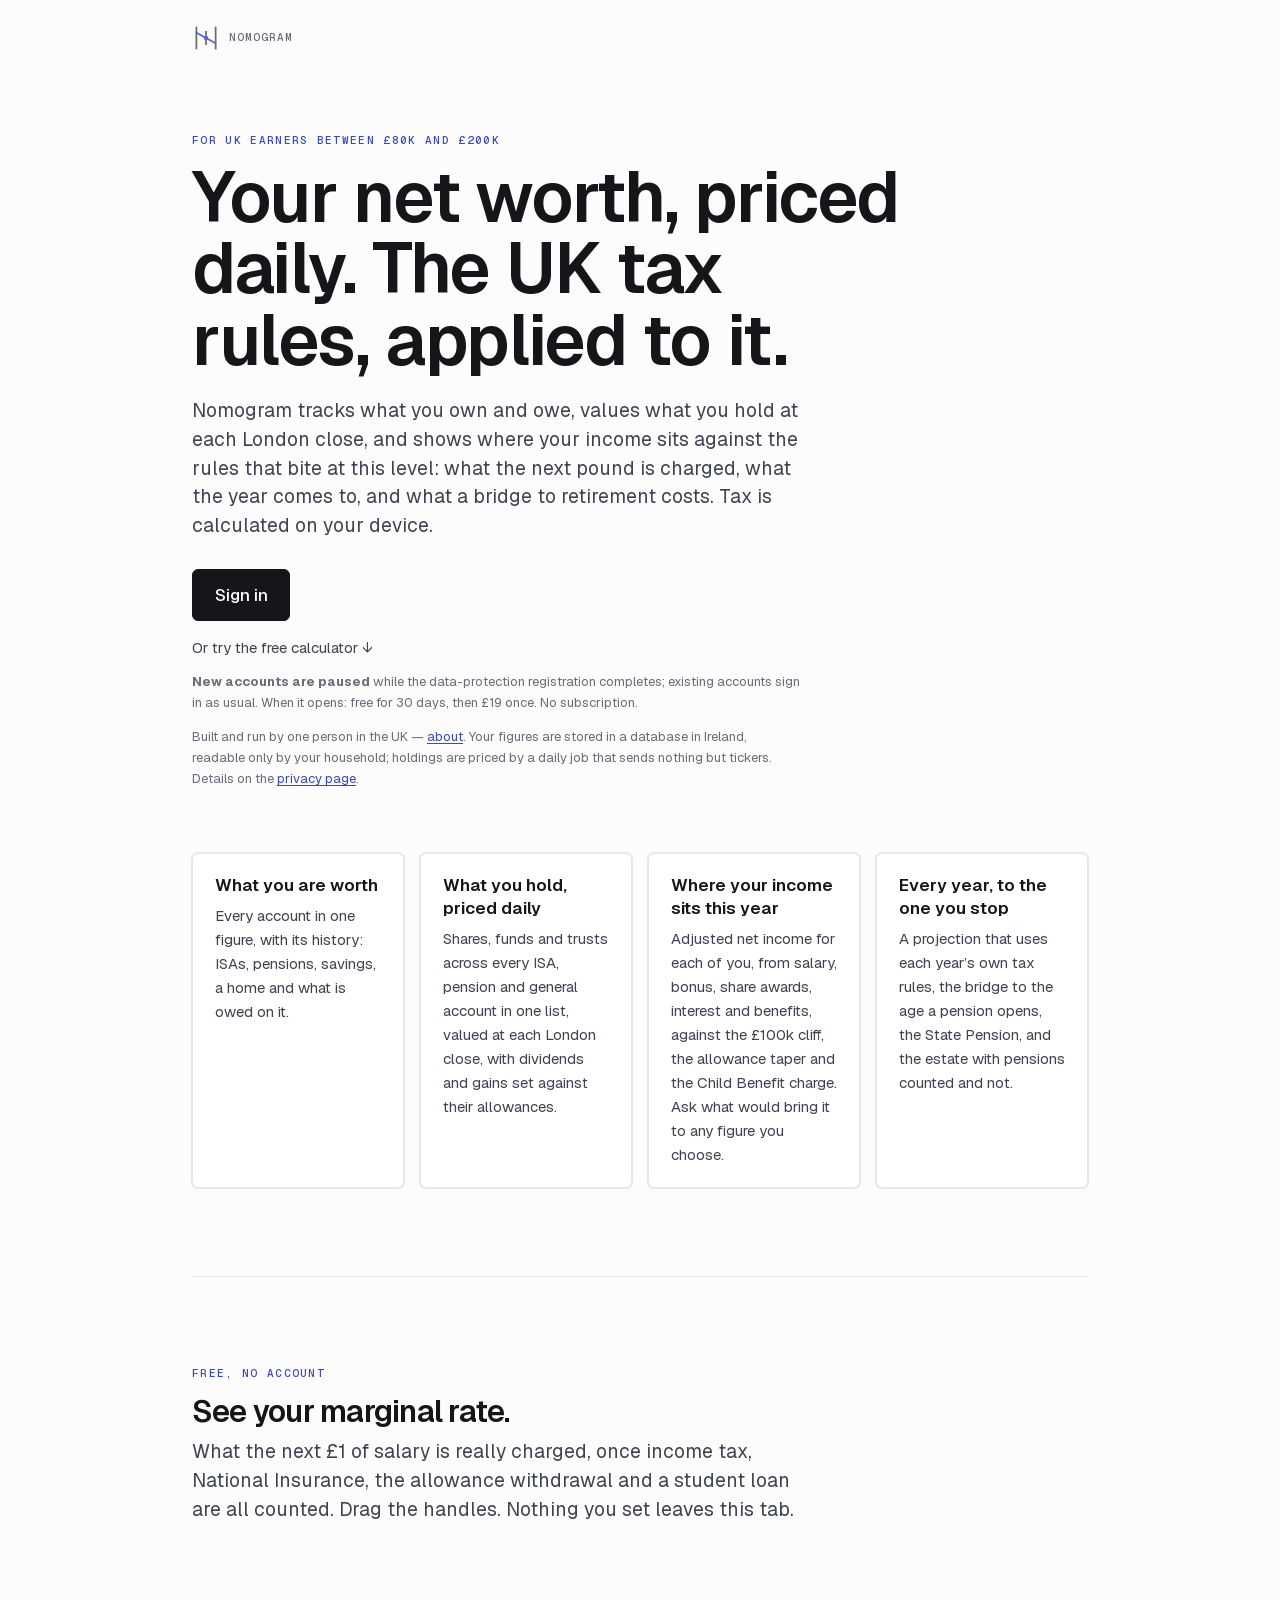
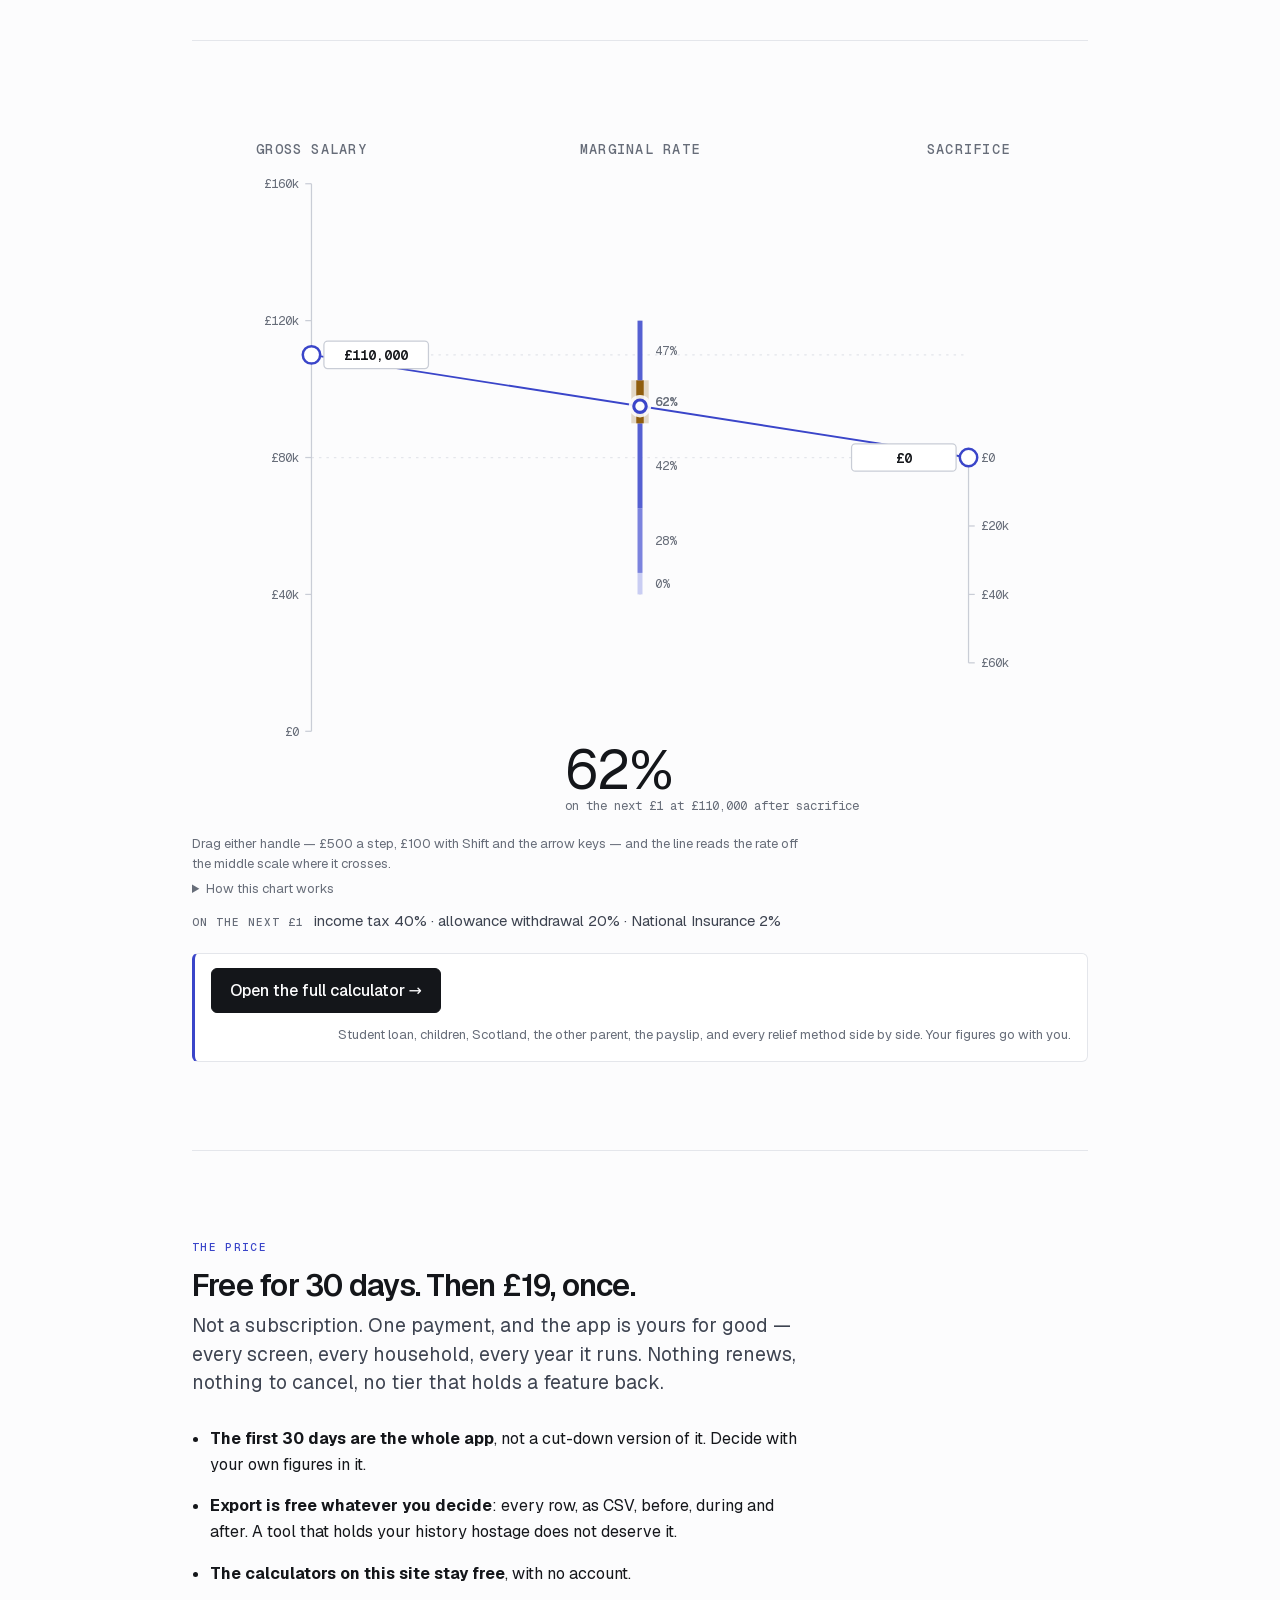
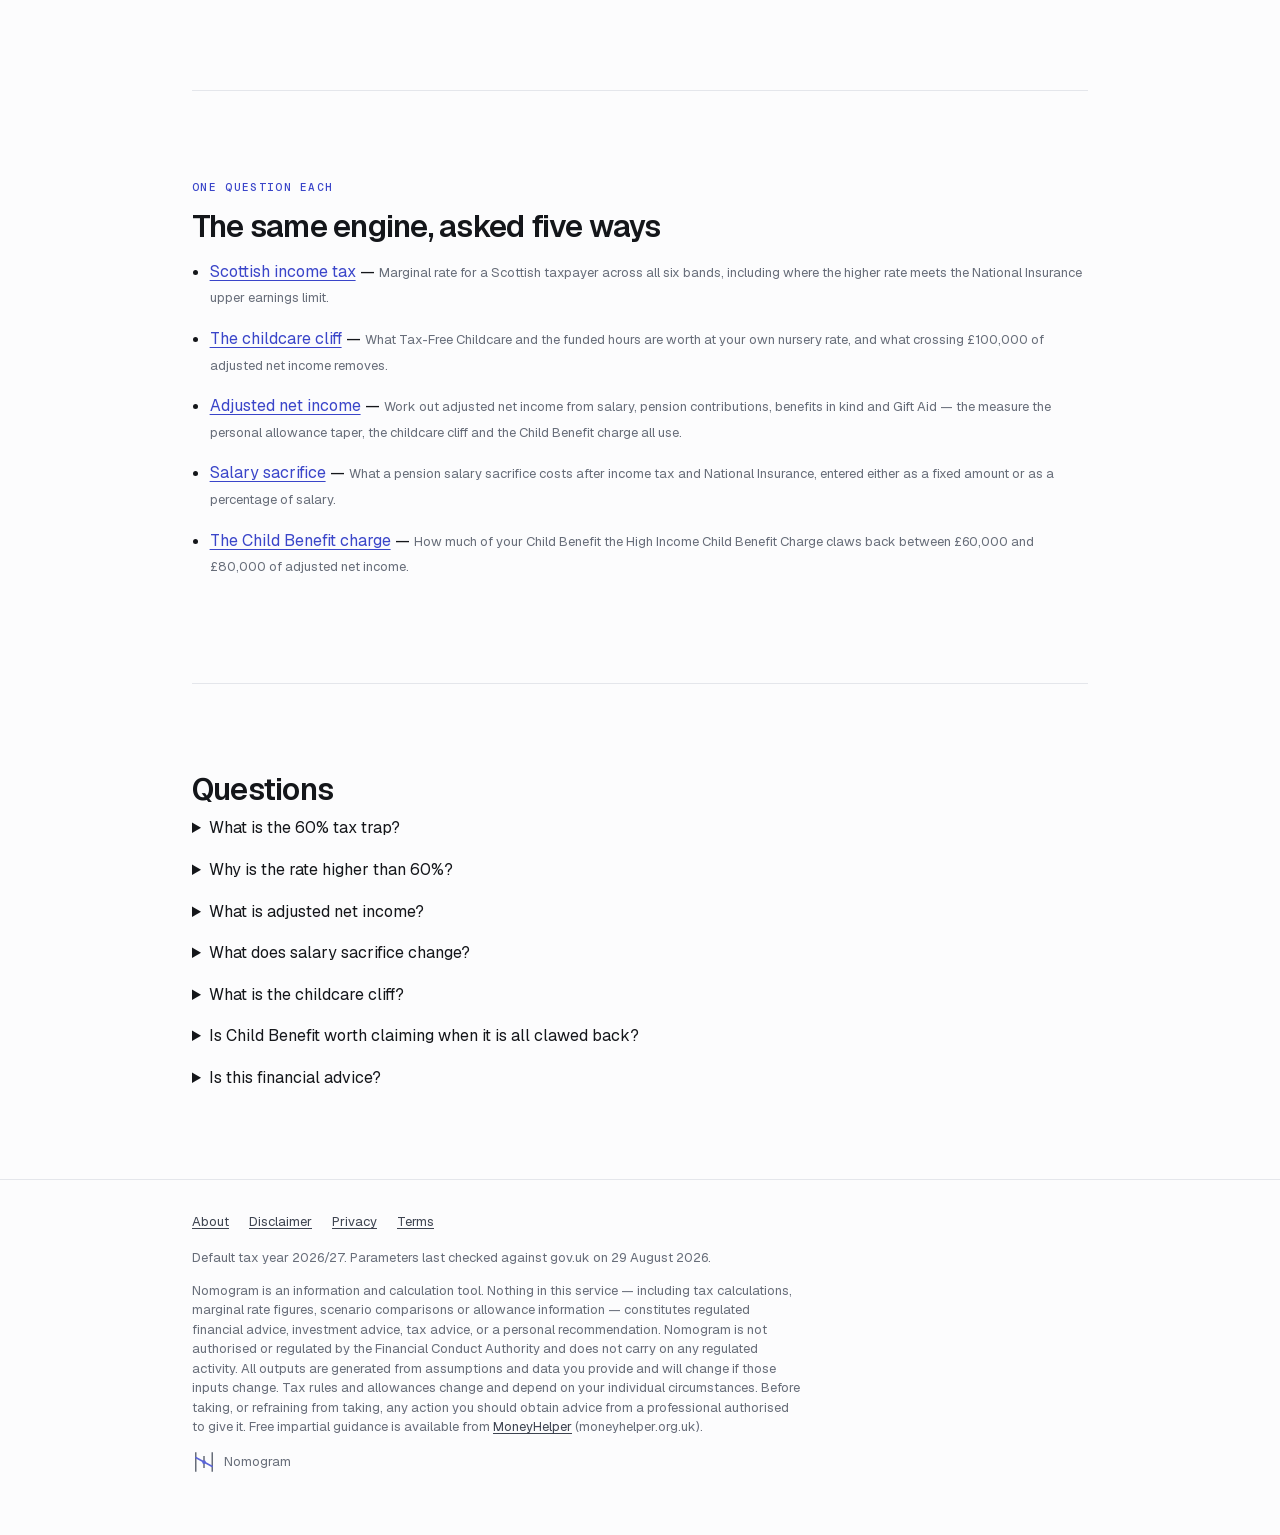
==== commit a275cee1: "Deploy: the new look, and a landing page for what the app now is Built from enalmar/nomogram at 7199" ====
--- a/index.html
+++ b/index.html
@@ -1 +1 @@
-<!DOCTYPE html><!--w_3orfZ4c4qDwCTknNFk_--><html lang="en-GB" class="__variable_315a98 __variable_1bc20f __variable_46fe82" style="--font-display:var(--font-display-loaded), ui-serif, Georgia, serif;--font-sans:var(--font-sans-loaded), ui-sans-serif, system-ui, sans-serif;--font-mono:var(--font-mono-loaded), ui-monospace, Menlo, monospace"><head><meta charSet="utf-8"/><meta name="viewport" content="width=device-width, initial-scale=1"/><link rel="preload" href="/_next/static/media/26d4368bf94c0ec4-s.p.woff2" as="font" crossorigin="" type="font/woff2"/><link rel="preload" href="/_next/static/media/98e207f02528a563-s.p.woff2" as="font" crossorigin="" type="font/woff2"/><link rel="preload" href="/_next/static/media/d3ebbfd689654d3a-s.p.woff2" as="font" crossorigin="" type="font/woff2"/><link rel="preload" href="/_next/static/media/e6099e249fd938cc-s.p.woff2" as="font" crossorigin="" type="font/woff2"/><link rel="stylesheet" href="/_next/static/css/d80976d657658710.css" data-precedence="next"/><link rel="preload" as="script" fetchPriority="low" href="/_next/static/chunks/webpack-f4344baa64282e38.js"/><script src="/_next/static/chunks/c5c04770-f5ee545c45f72629.js" async=""></script><script src="/_next/static/chunks/489-721d8b015c2c4524.js" async=""></script><script src="/_next/static/chunks/main-app-5924cee3a1a232b7.js" async=""></script><script src="/_next/static/chunks/103-1f6cc3c786203286.js" async=""></script><script src="/_next/static/chunks/app/layout-2625204e04e74ddd.js" async=""></script><script src="/_next/static/chunks/272-318a312d3e2d7595.js" async=""></script><script src="/_next/static/chunks/app/page-3cbdd7aa38ab9ef8.js" async=""></script><meta name="next-size-adjust" content=""/><title>Nomogram — your financial position, priced daily, read against every UK tax rule</title><meta name="description" content="Track what you own and owe, value ISA, GIA and pension holdings at each London close, and see what the next £1 is charged — the 60% band, the £100k childcare cliff, the Child Benefit charge. Free marginal tax rate calculator included. Calculated on your device."/><meta name="application-name" content="Nomogram"/><meta name="keywords" content="60% tax trap,£100k tax calculator,marginal tax rate calculator UK,personal allowance taper,salary sacrifice calculator,childcare cliff £100,000,Scottish income tax calculator"/><meta name="robots" content="index, follow"/><meta property="og:title" content="Nomogram — your financial position, priced daily"/><meta property="og:description" content="Holdings valued at each close, every UK tax rule that applies to you, and a projection to the year you stop. Free marginal rate calculator included."/><meta property="og:site_name" content="Nomogram"/><meta property="og:locale" content="en_GB"/><meta property="og:image:alt" content="The marginal rate on the next £1 of UK salary, from £0 to £160,000, with the band where the personal allowance is withdrawn picked out."/><meta property="og:image:type" content="image/png"/><meta property="og:image" content="https://nomogram.uk/opengraph-image?9626bb7cdd72bed1"/><meta property="og:image:width" content="1200"/><meta property="og:image:height" content="630"/><meta property="og:type" content="website"/><meta name="twitter:card" content="summary_large_image"/><meta name="twitter:title" content="Nomogram — your financial position, priced daily"/><meta name="twitter:description" content="Every holding priced, every rule applied, calculated on your device."/><meta name="twitter:image:alt" content="The marginal rate on the next £1 of UK salary, from £0 to £160,000, with the band where the personal allowance is withdrawn picked out."/><meta name="twitter:image:type" content="image/png"/><meta name="twitter:image" content="https://nomogram.uk/opengraph-image?9626bb7cdd72bed1"/><meta name="twitter:image:width" content="1200"/><meta name="twitter:image:height" content="630"/><link rel="icon" href="/icon.svg"/><script src="/_next/static/chunks/polyfills-42372ed130431b0a.js" noModule=""></script></head><body><div hidden=""><!--$--><!--/$--></div><a href="#calculator" class="skip-link">Skip to the calculator</a><script type="application/ld+json">{"@context":"https://schema.org","@type":"FAQPage","mainEntity":[{"@type":"Question","name":"What is the 60% tax trap?","acceptedAnswer":{"@type":"Answer","text":"It is the effect of the personal allowance being withdrawn. Above a threshold of adjusted net income, the allowance falls by £1 for every £2 earned. That makes £1.50 of every extra £1 taxable, so income taxed at the higher rate is charged at one and a half times that rate over the band."}},{"@type":"Question","name":"Why is the rate higher than 60%?","acceptedAnswer":{"@type":"Answer","text":"National Insurance is charged on top, at the rate that applies above the upper earnings limit. A student loan adds its own percentage. The combined figure is what actually comes out of the next pound."}},{"@type":"Question","name":"What is adjusted net income?","acceptedAnswer":{"@type":"Answer","text":"Total income less reliefs, less gross relief-at-source pension contributions, less gross Gift Aid donations. It is the measure the personal allowance withdrawal, the High Income Child Benefit Charge and the childcare cliff all run on. It is not the same as salary, and it is not the same as taxable income."}},{"@type":"Question","name":"What does salary sacrifice change?","acceptedAnswer":{"@type":"Answer","text":"Sacrificed pay is never received, so it is not in adjusted net income, not in taxable pay, and not in earnings for National Insurance or student loan purposes. Relief-at-source and net-pay pension contributions reduce adjusted net income too, but leave National Insurance and student loan repayments alone."}},{"@type":"Question","name":"What is the childcare cliff?","acceptedAnswer":{"@type":"Answer","text":"Tax-Free Childcare and the funded hours both require adjusted net income at or below a threshold, for each parent. One pound over, for either parent, removes both schemes for both parents and all children. It is a discontinuity rather than a taper, so it has no marginal rate."}},{"@type":"Question","name":"Is Child Benefit worth claiming when it is all clawed back?","acceptedAnswer":{"@type":"Answer","text":"A full clawback makes the award and the charge cancel out in money terms. Claiming still does two things the charge does not touch: the claimant receives National Insurance credits that count towards the State Pension for years spent caring rather than earning, and the child is issued a National Insurance number automatically before turning 16. A claim can also be made with payments opted out, which keeps both effects with no charge to repay."}},{"@type":"Question","name":"Is this financial advice?","acceptedAnswer":{"@type":"Answer","text":"No. Nomogram is an information and calculation tool. It computes what a set of figures produces under the rules for a tax year. It is not authorised or regulated by the Financial Conduct Authority and it does not make personal recommendations."}}]}</script><main class="shell"><header class="section" style="padding-bottom:0;padding-top:1.5rem"><p class="eyebrow" style="display:flex;align-items:center;gap:0.55rem;margin:0"><svg width="28" height="28" viewBox="0 0 32 32" fill="none" role="presentation" aria-hidden="true"><line x1="5" y1="4" x2="5" y2="28" stroke="currentColor" stroke-width="2" stroke-linecap="square"></line><line x1="16" y1="9" x2="16" y2="23" stroke="currentColor" stroke-width="2" stroke-linecap="square"></line><line x1="27" y1="4" x2="27" y2="28" stroke="currentColor" stroke-width="2" stroke-linecap="square"></line><line x1="5" y1="10" x2="27" y2="22" stroke="var(--green-2)" stroke-width="2" stroke-linecap="round"></line><circle cx="16" cy="16" r="2.5" fill="var(--green-2)"></circle></svg> Nomogram</p></header><section class="section landing" aria-labelledby="landing-heading"><span class="kicker">For UK earners between £80k and £200k</span><h1 id="landing-heading" class="landing-title">Your net worth, priced daily. The UK tax rules, applied to it.</h1><p class="lede">Nomogram tracks what you own and owe, values ISA, GIA and pension holdings at each London close, and shows what the next pound is charged, what a bridge to retirement costs, and what a Budget changes. Tax is calculated on your device.</p><div class="landing-actions"><a href="https://app.nomogram.uk/sign-in" class="button">Sign in</a><a href="#calculator" class="landing-secondary">Or try the free calculator ↓</a></div><p class="field-hint" style="margin-top:0.75rem"><strong>New accounts are paused</strong> while the data-protection registration completes; existing accounts sign in as usual. When it opens: free for <!-- -->30<!-- --> days, then <!-- -->£19<!-- --> once. No subscription.</p><p class="field-hint">Built and run by one person in the UK — <a href="/about/">about</a>. Your figures are stored in a database in Ireland, readable only by your household; holdings are priced by a daily job that sends nothing but tickers. Details on the<!-- --> <a href="/privacy/">privacy page</a>.</p><h2 class="visually-hidden">What it does</h2><ul class="feature-strip" aria-label="What Nomogram does"><li class="feature"><h3>Every holding, priced daily</h3><p>ISA, GIA and pension holdings valued at each London close, so your net worth moves when the market does.</p></li><li class="feature"><h3>The rules that bite at this income</h3><p>The £100k cliff, the Child Benefit charge, the allowance taper, the bridge to 57 — computed from your figures, on your device.</p></li><li class="feature"><h3>Every year, to the one you stop</h3><p>A projection that uses each year’s own tax rules and says how often a spread of outcomes met your spending.</p></li></ul></section><section class="section" id="calculator" aria-labelledby="calculator-heading"><span class="kicker">Free, no account</span><h2 id="calculator-heading">See your marginal rate.</h2><p class="lede">What the next £1 of salary is really charged, once income tax, National Insurance, the allowance withdrawal and a student loan are all counted. Drag the handles. Nothing you set leaves this tab.</p></section><section class="section" aria-label="Marginal rate nomogram"><figure style="margin:0"><div class="chart-scroll"><svg viewBox="0 0 720 560" role="img" aria-labelledby="nomogram-title nomogram-desc" style="touch-action:none;width:100%"><title id="nomogram-title">Marginal rate nomogram for 2026/27</title><desc id="nomogram-desc">A straightedge laid from £110,000 of gross salary on the left scale, through £0 of salary sacrifice on the right scale, crosses the middle scale at £110,000 of income after sacrifice, where the marginal rate is 62%.</desc><text x="96" y="20" class="eyebrow" text-anchor="middle" fill="currentColor">GROSS SALARY</text><text x="360" y="20" class="eyebrow" text-anchor="middle" fill="currentColor">MARGINAL RATE</text><text x="624" y="20" class="eyebrow" text-anchor="middle" fill="currentColor">SACRIFICE</text><line x1="96" y1="181.5" x2="624" y2="181.5" stroke="var(--line)" stroke-width="1" stroke-dasharray="2 4"></line><line x1="96" y1="264" x2="624" y2="264" stroke="var(--line)" stroke-width="1" stroke-dasharray="2 4"></line><line x1="96" y1="44" x2="96" y2="484" class="scale-rule"></line><g><line x1="91" y1="484" x2="96" y2="484" class="tick"></line><text x="86" y="487.5" class="tick-label" text-anchor="end">£0</text></g><g><line x1="91" y1="374" x2="96" y2="374" class="tick"></line><text x="86" y="377.5" class="tick-label" text-anchor="end">£40k</text></g><g><line x1="91" y1="264" x2="96" y2="264" class="tick"></line><text x="86" y="267.5" class="tick-label" text-anchor="end">£80k</text></g><g><line x1="91" y1="154" x2="96" y2="154" class="tick"></line><text x="86" y="157.5" class="tick-label" text-anchor="end">£120k</text></g><g><line x1="91" y1="44" x2="96" y2="44" class="tick"></line><text x="86" y="47.5" class="tick-label" text-anchor="end">£160k</text></g><line x1="360" y1="154" x2="360" y2="374" class="scale-rule"></line><g><line x1="360" y1="356.71625" x2="360" y2="374" stroke="var(--seq-1)" stroke-width="4" stroke-linecap="butt"></line><text x="372" y="368.858125" class="tick-label" font-weight="400">0%</text></g><g><line x1="360" y1="304.87874999999997" x2="360" y2="356.71625" stroke="var(--seq-3)" stroke-width="4" stroke-linecap="butt"></line><text x="372" y="334.2975" class="tick-label" font-weight="400">28%</text></g><g><line x1="360" y1="236.5" x2="360" y2="304.87874999999997" stroke="var(--seq-4)" stroke-width="4" stroke-linecap="butt"></line><text x="372" y="274.189375" class="tick-label" font-weight="400">42%</text></g><g><line x1="360" y1="201.9325" x2="360" y2="236.5" stroke="var(--ochre)" stroke-width="14" stroke-linecap="butt" opacity="0.22"></line><line x1="360" y1="201.9325" x2="360" y2="236.5" stroke="var(--ochre)" stroke-width="6" stroke-linecap="butt"></line><text x="372" y="222.71625" class="tick-label" font-weight="600">62%</text></g><g><line x1="360" y1="154" x2="360" y2="201.9325" stroke="var(--seq-4)" stroke-width="4" stroke-linecap="butt"></line><text x="372" y="181.46625" class="tick-label" font-weight="400">47%</text></g><line x1="624" y1="264" x2="624" y2="429" class="scale-rule"></line><g><line x1="624" y1="264" x2="629" y2="264" class="tick"></line><text x="634" y="267.5" class="tick-label">£0</text></g><g><line x1="624" y1="319" x2="629" y2="319" class="tick"></line><text x="634" y="322.5" class="tick-label">£20k</text></g><g><line x1="624" y1="374" x2="629" y2="374" class="tick"></line><text x="634" y="377.5" class="tick-label">£40k</text></g><g><line x1="624" y1="429" x2="629" y2="429" class="tick"></line><text x="634" y="432.5" class="tick-label">£60k</text></g><line x1="96" y1="181.5" x2="624" y2="264" class="index-line"></line><circle cx="360" cy="222.75" r="9" fill="var(--ground)" opacity="0.9"></circle><circle cx="360" cy="222.75" r="5" fill="var(--ground)" stroke="var(--green)" stroke-width="2.5"></circle><text x="300" y="530" text-anchor="start" font-family="var(--font-display)" font-size="44" fill="var(--ink)">62%</text><text x="300" y="547" text-anchor="start" class="tick-label">on the next £1 at £110,000 after sacrifice</text><g role="slider" tabindex="0" aria-label="Gross salary" aria-valuemin="0" aria-valuemax="160000" aria-valuenow="110000" aria-valuetext="£110,000" class="handle"><circle cx="96" cy="181.5" r="11" fill="transparent" stroke="none"></circle><circle cx="96" cy="181.5" r="7" fill="var(--surface)" stroke="var(--green)" stroke-width="2"></circle></g><g role="slider" tabindex="0" aria-label="Pension salary sacrifice" aria-valuemin="0" aria-valuemax="60000" aria-valuenow="0" aria-valuetext="£0" class="handle"><circle cx="624" cy="264" r="11" fill="transparent" stroke="none"></circle><circle cx="624" cy="264" r="7" fill="var(--surface)" stroke="var(--green)" stroke-width="2"></circle></g><g class="handle-value" aria-hidden="true"><rect x="106" y="170.5" width="84" height="22" rx="3" fill="var(--surface)" stroke="var(--line-2)"></rect><text x="148" y="185.5" text-anchor="middle" class="handle-value-text">£110,000</text></g><g class="handle-value" aria-hidden="true"><rect x="530" y="253" width="84" height="22" rx="3" fill="var(--surface)" stroke="var(--line-2)"></rect><text x="572" y="268" text-anchor="middle" class="handle-value-text">£0</text></g></svg></div><figcaption class="disclaimer" style="margin-top:0.5rem">Drag either handle — £500 a step, £100 with Shift and the arrow keys — and the line reads the rate off the middle scale where it crosses.<!-- --> <!-- --> <details style="margin-top:0.35rem"><summary>How this chart works</summary><span style="display:block;margin-top:0.35rem">The middle scale is graduated in income after the contribution. With a fixed <em>sacrifice</em>, the next £1 of salary raises adjusted net income, National-Insurance-able pay and student loan earnings by the same £1, so one scale answers for every salary-and-sacrifice pair and it can read the combined rate.<!-- --> A straight line between two points crosses at their midpoint, so the middle scale is drawn at half the spacing of the outer two. The identity holds for a fixed-amount sacrifice; a percentage is converted before it is drawn.</span></details></figcaption></figure><p class="compact-readout"><span class="eyebrow">On the next £1</span> <span>income tax <!-- -->40%<!-- --> · allowance withdrawal 20%<!-- --> · <!-- -->National Insurance <!-- -->2%</span></p><div class="actions"><a href="/calculator/" class="button">Open the full calculator →</a><span class="actions-count">Student loan, children, Scotland, the other parent, the payslip, and every relief method side by side. Your figures go with you.</span></div></section><section class="section" aria-labelledby="price-heading"><span class="kicker">The price</span><h2 id="price-heading">Free for <!-- -->30<!-- --> days. Then £<!-- -->19<!-- -->, once.</h2><p class="lede">Not a subscription. One payment, and the app is yours for good — every screen, every household, every year it runs. Nothing renews, nothing to cancel, no tier that holds a feature back.</p><ul class="stack" style="padding-left:1.1rem;max-width:var(--measure)"><li><strong>The first <!-- -->30<!-- --> days are the whole app</strong>, not a cut-down version of it. Decide with your own figures in it.</li><li><strong>Export is free whatever you decide</strong>: every row, as CSV, before, during and after. A tool that holds your history hostage does not deserve it.</li><li><strong>The calculators on this site stay free</strong>, with no account.</li></ul></section><section class="section" aria-labelledby="questions-heading"><span class="kicker">One question each</span><h2 id="questions-heading">The same engine, asked five ways</h2><ul class="stack" style="padding-left:1.1rem"><li><a href="/scottish-income-tax-calculator/">Scottish income tax</a> — <span class="field-hint" style="display:inline">Marginal rate for a Scottish taxpayer across all six bands, including where the higher rate meets the National Insurance upper earnings limit.</span></li><li><a href="/childcare-cliff-calculator/">The childcare cliff</a> — <span class="field-hint" style="display:inline">What Tax-Free Childcare and the funded hours are worth at your own nursery rate, and what crossing £100,000 of adjusted net income removes.</span></li><li><a href="/adjusted-net-income-calculator/">Adjusted net income</a> — <span class="field-hint" style="display:inline">Work out adjusted net income from salary, pension contributions, benefits in kind and Gift Aid — the measure the personal allowance taper, the childcare cliff and the Child Benefit charge all use.</span></li><li><a href="/salary-sacrifice-calculator/">Salary sacrifice</a> — <span class="field-hint" style="display:inline">What a pension salary sacrifice costs after income tax and National Insurance, entered either as a fixed amount or as a percentage of salary.</span></li><li><a href="/child-benefit-charge-calculator/">The Child Benefit charge</a> — <span class="field-hint" style="display:inline">How much of your Child Benefit the High Income Child Benefit Charge claws back between £60,000 and £80,000 of adjusted net income.</span></li></ul></section><section class="section" aria-labelledby="faq-heading"><h2 id="faq-heading">Questions</h2><div class="stack"><details><summary>What is the 60% tax trap?</summary><p style="margin-top:0.5rem">It is the effect of the personal allowance being withdrawn. Above a threshold of adjusted net income, the allowance falls by £1 for every £2 earned. That makes £1.50 of every extra £1 taxable, so income taxed at the higher rate is charged at one and a half times that rate over the band.</p></details><details><summary>Why is the rate higher than 60%?</summary><p style="margin-top:0.5rem">National Insurance is charged on top, at the rate that applies above the upper earnings limit. A student loan adds its own percentage. The combined figure is what actually comes out of the next pound.</p></details><details><summary>What is adjusted net income?</summary><p style="margin-top:0.5rem">Total income less reliefs, less gross relief-at-source pension contributions, less gross Gift Aid donations. It is the measure the personal allowance withdrawal, the High Income Child Benefit Charge and the childcare cliff all run on. It is not the same as salary, and it is not the same as taxable income.</p></details><details><summary>What does salary sacrifice change?</summary><p style="margin-top:0.5rem">Sacrificed pay is never received, so it is not in adjusted net income, not in taxable pay, and not in earnings for National Insurance or student loan purposes. Relief-at-source and net-pay pension contributions reduce adjusted net income too, but leave National Insurance and student loan repayments alone.</p></details><details><summary>What is the childcare cliff?</summary><p style="margin-top:0.5rem">Tax-Free Childcare and the funded hours both require adjusted net income at or below a threshold, for each parent. One pound over, for either parent, removes both schemes for both parents and all children. It is a discontinuity rather than a taper, so it has no marginal rate.</p></details><details><summary>Is Child Benefit worth claiming when it is all clawed back?</summary><p style="margin-top:0.5rem">A full clawback makes the award and the charge cancel out in money terms. Claiming still does two things the charge does not touch: the claimant receives National Insurance credits that count towards the State Pension for years spent caring rather than earning, and the child is issued a National Insurance number automatically before turning 16. A claim can also be made with payments opted out, which keeps both effects with no charge to repay.</p></details><details><summary>Is this financial advice?</summary><p style="margin-top:0.5rem">No. Nomogram is an information and calculation tool. It computes what a set of figures produces under the rules for a tax year. It is not authorised or regulated by the Financial Conduct Authority and it does not make personal recommendations.</p></details></div></section></main><!--$--><!--/$--><footer class="footer"><div class="shell"><ul class="footer-links"><li><a href="/about/">About</a></li><li><a href="/disclaimer/">Disclaimer</a></li><li><a href="/privacy/">Privacy</a></li><li><a href="/terms/">Terms</a></li></ul><p class="disclaimer">Default tax year <!-- -->2026/27<!-- -->. Parameters last checked against gov.uk on <!-- -->29 August 2026<!-- -->.</p><p class="disclaimer">Nomogram is an information and calculation tool. Nothing in this service — including tax calculations, marginal rate figures, scenario comparisons or allowance information — constitutes regulated financial advice, investment advice, tax advice, or a personal recommendation. Nomogram is not authorised or regulated by the Financial Conduct Authority and does not carry on any regulated activity. All outputs are generated from assumptions and data you provide and will change if those inputs change. Tax rules and allowances change and depend on your individual circumstances. Before taking, or refraining from taking, any action you should obtain advice from a professional authorised to give it. Free impartial guidance is available from<!-- --> <a href="https://www.moneyhelper.org.uk" rel="noreferrer">MoneyHelper</a> <!-- -->(moneyhelper.org.uk).</p><p class="disclaimer" style="display:flex;align-items:center;gap:0.5rem"><svg width="24" height="24" viewBox="0 0 32 32" fill="none" role="presentation" aria-hidden="true"><line x1="5" y1="4" x2="5" y2="28" stroke="currentColor" stroke-width="2" stroke-linecap="square"></line><line x1="16" y1="9" x2="16" y2="23" stroke="currentColor" stroke-width="2" stroke-linecap="square"></line><line x1="27" y1="4" x2="27" y2="28" stroke="currentColor" stroke-width="2" stroke-linecap="square"></line><line x1="5" y1="10" x2="27" y2="22" stroke="var(--green-2)" stroke-width="2" stroke-linecap="round"></line><circle cx="16" cy="16" r="2.5" fill="var(--green-2)"></circle></svg> Nomogram</p></div></footer><script src="/_next/static/chunks/webpack-f4344baa64282e38.js" id="_R_" async=""></script><script>(self.__next_f=self.__next_f||[]).push([0])</script><script>self.__next_f.push([1,"1:\"$Sreact.fragment\"\n2:I[2138,[],\"\"]\n3:I[1016,[],\"\"]\n4:I[3103,[\"103\",\"static/chunks/103-1f6cc3c786203286.js\",\"177\",\"static/chunks/app/layout-2625204e04e74ddd.js\"],\"\"]\n8:I[6850,[],\"\"]\n:HL[\"/_next/static/media/26d4368bf94c0ec4-s.p.woff2\",\"font\",{\"crossOrigin\":\"\",\"type\":\"font/woff2\"}]\n:HL[\"/_next/static/media/98e207f02528a563-s.p.woff2\",\"font\",{\"crossOrigin\":\"\",\"type\":\"font/woff2\"}]\n:HL[\"/_next/static/media/d3ebbfd689654d3a-s.p.woff2\",\"font\",{\"crossOrigin\":\"\",\"type\":\"font/woff2\"}]\n:HL[\"/_next/static/media/e6099e249fd938cc-s.p.woff2\",\"font\",{\"crossOrigin\":\"\",\"type\":\"font/woff2\"}]\n:HL[\"/_next/static/css/d80976d657658710.css\",\"style\"]\n"])</script><script>self.__next_f.push([1,"0:{\"P\":null,\"b\":\"w_3orfZ4c4qDwCTknNFk-\",\"p\":\"\",\"c\":[\"\",\"\"],\"i\":false,\"f\":[[[\"\",{\"children\":[\"__PAGE__\",{}]},\"$undefined\",\"$undefined\",true],[\"\",[\"$\",\"$1\",\"c\",{\"children\":[[[\"$\",\"link\",\"0\",{\"rel\":\"stylesheet\",\"href\":\"/_next/static/css/d80976d657658710.css\",\"precedence\":\"next\",\"crossOrigin\":\"$undefined\",\"nonce\":\"$undefined\"}]],[\"$\",\"html\",null,{\"lang\":\"en-GB\",\"className\":\"__variable_315a98 __variable_1bc20f __variable_46fe82\",\"style\":{\"--font-display\":\"var(--font-display-loaded), ui-serif, Georgia, serif\",\"--font-sans\":\"var(--font-sans-loaded), ui-sans-serif, system-ui, sans-serif\",\"--font-mono\":\"var(--font-mono-loaded), ui-monospace, Menlo, monospace\"},\"children\":[\"$\",\"body\",null,{\"children\":[[\"$\",\"a\",null,{\"href\":\"#calculator\",\"className\":\"skip-link\",\"children\":\"Skip to the calculator\"}],[\"$\",\"$L2\",null,{\"parallelRouterKey\":\"children\",\"error\":\"$undefined\",\"errorStyles\":\"$undefined\",\"errorScripts\":\"$undefined\",\"template\":[\"$\",\"$L3\",null,{}],\"templateStyles\":\"$undefined\",\"templateScripts\":\"$undefined\",\"notFound\":[[[\"$\",\"title\",null,{\"children\":\"404: This page could not be found.\"}],[\"$\",\"div\",null,{\"style\":{\"fontFamily\":\"system-ui,\\\"Segoe UI\\\",Roboto,Helvetica,Arial,sans-serif,\\\"Apple Color Emoji\\\",\\\"Segoe UI Emoji\\\"\",\"height\":\"100vh\",\"textAlign\":\"center\",\"display\":\"flex\",\"flexDirection\":\"column\",\"alignItems\":\"center\",\"justifyContent\":\"center\"},\"children\":[\"$\",\"div\",null,{\"children\":[[\"$\",\"style\",null,{\"dangerouslySetInnerHTML\":{\"__html\":\"body{color:#000;background:#fff;margin:0}.next-error-h1{border-right:1px solid rgba(0,0,0,.3)}@media (prefers-color-scheme:dark){body{color:#fff;background:#000}.next-error-h1{border-right:1px solid rgba(255,255,255,.3)}}\"}}],[\"$\",\"h1\",null,{\"className\":\"next-error-h1\",\"style\":{\"display\":\"inline-block\",\"margin\":\"0 20px 0 0\",\"padding\":\"0 23px 0 0\",\"fontSize\":24,\"fontWeight\":500,\"verticalAlign\":\"top\",\"lineHeight\":\"49px\"},\"children\":404}],[\"$\",\"div\",null,{\"style\":{\"display\":\"inline-block\"},\"children\":[\"$\",\"h2\",null,{\"style\":{\"fontSize\":14,\"fontWeight\":400,\"lineHeight\":\"49px\",\"margin\":0},\"children\":\"This page could not be found.\"}]}]]}]}]],[]],\"forbidden\":\"$undefined\",\"unauthorized\":\"$undefined\"}],[\"$\",\"footer\",null,{\"className\":\"footer\",\"children\":[\"$\",\"div\",null,{\"className\":\"shell\",\"children\":[[\"$\",\"ul\",null,{\"className\":\"footer-links\",\"children\":[[\"$\",\"li\",null,{\"children\":[\"$\",\"$L4\",null,{\"href\":\"/about/\",\"children\":\"About\"}]}],[\"$\",\"li\",null,{\"children\":[\"$\",\"$L4\",null,{\"href\":\"/disclaimer/\",\"children\":\"Disclaimer\"}]}],[\"$\",\"li\",null,{\"children\":[\"$\",\"$L4\",null,{\"href\":\"/privacy/\",\"children\":\"Privacy\"}]}],[\"$\",\"li\",null,{\"children\":[\"$\",\"$L4\",null,{\"href\":\"/terms/\",\"children\":\"Terms\"}]}]]}],[\"$\",\"p\",null,{\"className\":\"disclaimer\",\"children\":[\"Default tax year \",\"2026/27\",\". Parameters last checked against gov.uk on \",\"29 August 2026\",\".\"]}],[\"$\",\"p\",null,{\"className\":\"disclaimer\",\"children\":[\"Nomogram is an information and calculation tool. Nothing in this service — including tax calculations, marginal rate figures, scenario comparisons or allowance information — constitutes regulated financial advice, investment advice, tax advice, or a personal recommendation. Nomogram is not authorised or regulated by the Financial Conduct Authority and does not carry on any regulated activity. All outputs are generated from assumptions and data you provide and will change if those inputs change. Tax rules and allowances change and depend on your individual circumstances. Before taking, or refraining from taking, any action you should obtain advice from a professional authorised to give it. Free impartial guidance is available from\",\" \",[\"$\",\"a\",null,{\"href\":\"https://www.moneyhelper.org.uk\",\"rel\":\"noreferrer\",\"children\":\"MoneyHelper\"}],\" \",\"(moneyhelper.org.uk).\"]}],[\"$\",\"p\",null,{\"className\":\"disclaimer\",\"style\":{\"display\":\"flex\",\"alignItems\":\"center\",\"gap\":\"0.5rem\"},\"children\":[[\"$\",\"svg\",null,{\"width\":24,\"height\":24,\"viewBox\":\"0 0 32 32\",\"fill\":\"none\",\"role\":\"presentation\",\"aria-hidden\":true,\"aria-label\":\"$undefined\",\"children\":[[\"$\",\"line\",null,{\"x1\":\"5\",\"y1\":\"4\",\"x2\":\"5\",\"y2\":\"28\",\"stroke\":\"currentColor\",\"strokeWidth\":\"2\",\"strokeLinecap\":\"square\"}],[\"$\",\"line\",null,{\"x1\":\"16\",\"y1\":\"9\",\"x2\":\"16\",\"y2\":\"23\",\"stroke\":\"currentColor\",\"strokeWidth\":\"2\",\"strokeLinecap\":\"square\"}],[\"$\",\"line\",null,{\"x1\":\"27\",\"y1\":\"4\",\"x2\":\"27\",\"y2\":\"28\",\"stroke\":\"currentColor\",\"strokeWidth\":\"2\",\"strokeLinecap\":\"square\"}],[\"$\",\"line\",null,{\"x1\":\"5\",\"y1\":\"10\",\"x2\":\"27\",\"y2\":\"22\",\"stroke\":\"var(--green-2)\",\"strokeWidth\":\"2\",\"strokeLinecap\":\"round\"}],\"$L5\"]}],\" Nomogram\"]}]]}]}]]}]}]]}],{\"children\":[\"__PAGE__\",\"$L6\",{},null,false]},null,false],\"$L7\",false]],\"m\":\"$undefined\",\"G\":[\"$8\",[]],\"s\":false,\"S\":true}\n"])</script><script>self.__next_f.push([1,"16:I[1123,[],\"ViewportBoundary\"]\n18:I[1123,[],\"MetadataBoundary\"]\n19:\"$Sreact.suspense\"\n5:[\"$\",\"circle\",null,{\"cx\":\"16\",\"cy\":\"16\",\"r\":\"2.5\",\"fill\":\"var(--green-2)\"}]\n9:Tb58,"])</script><script>self.__next_f.push([1,"{\"@context\":\"https://schema.org\",\"@type\":\"FAQPage\",\"mainEntity\":[{\"@type\":\"Question\",\"name\":\"What is the 60% tax trap?\",\"acceptedAnswer\":{\"@type\":\"Answer\",\"text\":\"It is the effect of the personal allowance being withdrawn. Above a threshold of adjusted net income, the allowance falls by £1 for every £2 earned. That makes £1.50 of every extra £1 taxable, so income taxed at the higher rate is charged at one and a half times that rate over the band.\"}},{\"@type\":\"Question\",\"name\":\"Why is the rate higher than 60%?\",\"acceptedAnswer\":{\"@type\":\"Answer\",\"text\":\"National Insurance is charged on top, at the rate that applies above the upper earnings limit. A student loan adds its own percentage. The combined figure is what actually comes out of the next pound.\"}},{\"@type\":\"Question\",\"name\":\"What is adjusted net income?\",\"acceptedAnswer\":{\"@type\":\"Answer\",\"text\":\"Total income less reliefs, less gross relief-at-source pension contributions, less gross Gift Aid donations. It is the measure the personal allowance withdrawal, the High Income Child Benefit Charge and the childcare cliff all run on. It is not the same as salary, and it is not the same as taxable income.\"}},{\"@type\":\"Question\",\"name\":\"What does salary sacrifice change?\",\"acceptedAnswer\":{\"@type\":\"Answer\",\"text\":\"Sacrificed pay is never received, so it is not in adjusted net income, not in taxable pay, and not in earnings for National Insurance or student loan purposes. Relief-at-source and net-pay pension contributions reduce adjusted net income too, but leave National Insurance and student loan repayments alone.\"}},{\"@type\":\"Question\",\"name\":\"What is the childcare cliff?\",\"acceptedAnswer\":{\"@type\":\"Answer\",\"text\":\"Tax-Free Childcare and the funded hours both require adjusted net income at or below a threshold, for each parent. One pound over, for either parent, removes both schemes for both parents and all children. It is a discontinuity rather than a taper, so it has no marginal rate.\"}},{\"@type\":\"Question\",\"name\":\"Is Child Benefit worth claiming when it is all clawed back?\",\"acceptedAnswer\":{\"@type\":\"Answer\",\"text\":\"A full clawback makes the award and the charge cancel out in money terms. Claiming still does two things the charge does not touch: the claimant receives National Insurance credits that count towards the State Pension for years spent caring rather than earning, and the child is issued a National Insurance number automatically before turning 16. A claim can also be made with payments opted out, which keeps both effects with no charge to repay.\"}},{\"@type\":\"Question\",\"name\":\"Is this financial advice?\",\"acceptedAnswer\":{\"@type\":\"Answer\",\"text\":\"No. Nomogram is an information and calculation tool. It computes what a set of figures produces under the rules for a tax year. It is not authorised or regulated by the Financial Conduct Authority and it does not make personal recommendations.\"}}]}"])</script><script>self.__next_f.push([1,"6:[\"$\",\"$1\",\"c\",{\"children\":[[[\"$\",\"script\",null,{\"type\":\"application/ld+json\",\"dangerouslySetInnerHTML\":{\"__html\":\"$9\"}}],[\"$\",\"main\",null,{\"className\":\"shell\",\"children\":[[\"$\",\"header\",null,{\"className\":\"section\",\"style\":{\"paddingBottom\":0,\"paddingTop\":\"1.5rem\"},\"children\":[\"$\",\"p\",null,{\"className\":\"eyebrow\",\"style\":{\"display\":\"flex\",\"alignItems\":\"center\",\"gap\":\"0.55rem\",\"margin\":0},\"children\":[[\"$\",\"svg\",null,{\"width\":28,\"height\":28,\"viewBox\":\"0 0 32 32\",\"fill\":\"none\",\"role\":\"presentation\",\"aria-hidden\":true,\"aria-label\":\"$undefined\",\"children\":[\"$La\",\"$Lb\",\"$Lc\",\"$Ld\",\"$Le\"]}],\" Nomogram\"]}]}],\"$Lf\",\"$L10\",\"$L11\",\"$L12\",\"$L13\",\"$L14\"]}]],null,\"$L15\"]}]\n7:[\"$\",\"$1\",\"h\",{\"children\":[null,[[\"$\",\"$L16\",null,{\"children\":\"$L17\"}],[\"$\",\"meta\",null,{\"name\":\"next-size-adjust\",\"content\":\"\"}]],[\"$\",\"$L18\",null,{\"children\":[\"$\",\"div\",null,{\"hidden\":true,\"children\":[\"$\",\"$19\",null,{\"fallback\":null,\"children\":\"$L1a\"}]}]}]]}]\n"])</script><script>self.__next_f.push([1,"1b:I[8932,[\"272\",\"static/chunks/272-318a312d3e2d7595.js\",\"974\",\"static/chunks/app/page-3cbdd7aa38ab9ef8.js\"],\"LandingHero\"]\n1c:I[5272,[\"272\",\"static/chunks/272-318a312d3e2d7595.js\",\"974\",\"static/chunks/app/page-3cbdd7aa38ab9ef8.js\"],\"Calculator\"]\n1d:I[1123,[],\"OutletBoundary\"]\n1f:I[6946,[],\"AsyncMetadataOutlet\"]\na:[\"$\",\"line\",null,{\"x1\":\"5\",\"y1\":\"4\",\"x2\":\"5\",\"y2\":\"28\",\"stroke\":\"currentColor\",\"strokeWidth\":\"2\",\"strokeLinecap\":\"square\"}]\nb:[\"$\",\"line\",null,{\"x1\":\"16\",\"y1\":\"9\",\"x2\":\"16\",\"y2\":\"23\",\"stroke\":\"currentColor\",\"strokeWidth\":\"2\",\"strokeLinecap\":\"square\"}]\nc:[\"$\",\"line\",null,{\"x1\":\"27\",\"y1\":\"4\",\"x2\":\"27\",\"y2\":\"28\",\"stroke\":\"currentColor\",\"strokeWidth\":\"2\",\"strokeLinecap\":\"square\"}]\nd:[\"$\",\"line\",null,{\"x1\":\"5\",\"y1\":\"10\",\"x2\":\"27\",\"y2\":\"22\",\"stroke\":\"var(--green-2)\",\"strokeWidth\":\"2\",\"strokeLinecap\":\"round\"}]\ne:[\"$\",\"circle\",null,{\"cx\":\"16\",\"cy\":\"16\",\"r\":\"2.5\",\"fill\":\"var(--green-2)\"}]\nf:[\"$\",\"$L1b\",null,{}]\n10:[\"$\",\"section\",null,{\"className\":\"section\",\"id\":\"calculator\",\"aria-labelledby\":\"calculator-heading\",\"children\":[[\"$\",\"span\",null,{\"className\":\"kicker\",\"children\":\"Free, no account\"}],[\"$\",\"h2\",null,{\"id\":\"calculator-heading\",\"children\":\"See your marginal rate.\"}],[\"$\",\"p\",null,{\"className\":\"lede\",\"children\":\"What the next £1 of salary is really charged, once income tax, National Insurance, the allowance withdrawal and a student loan are all counted. Drag the handles. Nothing you set leaves this tab.\"}]]}]\n11:[\"$\",\"$L1c\",null,{\"compact\":true}]\n"])</script><script>self.__next_f.push([1,"12:[\"$\",\"section\",null,{\"className\":\"section\",\"aria-labelledby\":\"price-heading\",\"children\":[[\"$\",\"span\",null,{\"className\":\"kicker\",\"children\":\"The price\"}],[\"$\",\"h2\",null,{\"id\":\"price-heading\",\"children\":[\"Free for \",30,\" days. Then £\",\"19\",\", once.\"]}],[\"$\",\"p\",null,{\"className\":\"lede\",\"children\":\"Not a subscription. One payment, and the app is yours for good — every screen, every household, every year it runs. Nothing renews, nothing to cancel, no tier that holds a feature back.\"}],[\"$\",\"ul\",null,{\"className\":\"stack\",\"style\":{\"paddingLeft\":\"1.1rem\",\"maxWidth\":\"var(--measure)\"},\"children\":[[\"$\",\"li\",null,{\"children\":[[\"$\",\"strong\",null,{\"children\":[\"The first \",30,\" days are the whole app\"]}],\", not a cut-down version of it. Decide with your own figures in it.\"]}],[\"$\",\"li\",null,{\"children\":[[\"$\",\"strong\",null,{\"children\":\"Export is free whatever you decide\"}],\": every row, as CSV, before, during and after. A tool that holds your history hostage does not deserve it.\"]}],[\"$\",\"li\",null,{\"children\":[[\"$\",\"strong\",null,{\"children\":\"The calculators on this site stay free\"}],\", with no account.\"]}]]}]]}]\n"])</script><script>self.__next_f.push([1,"13:[\"$\",\"section\",null,{\"className\":\"section\",\"aria-labelledby\":\"questions-heading\",\"children\":[[\"$\",\"span\",null,{\"className\":\"kicker\",\"children\":\"One question each\"}],[\"$\",\"h2\",null,{\"id\":\"questions-heading\",\"children\":\"The same engine, asked five ways\"}],[\"$\",\"ul\",null,{\"className\":\"stack\",\"style\":{\"paddingLeft\":\"1.1rem\"},\"children\":[[\"$\",\"li\",\"scottish-income-tax-calculator\",{\"children\":[[\"$\",\"a\",null,{\"href\":\"/scottish-income-tax-calculator/\",\"children\":\"Scottish income tax\"}],\" — \",[\"$\",\"span\",null,{\"className\":\"field-hint\",\"style\":{\"display\":\"inline\"},\"children\":\"Marginal rate for a Scottish taxpayer across all six bands, including where the higher rate meets the National Insurance upper earnings limit.\"}]]}],[\"$\",\"li\",\"childcare-cliff-calculator\",{\"children\":[[\"$\",\"a\",null,{\"href\":\"/childcare-cliff-calculator/\",\"children\":\"The childcare cliff\"}],\" — \",[\"$\",\"span\",null,{\"className\":\"field-hint\",\"style\":{\"display\":\"inline\"},\"children\":\"What Tax-Free Childcare and the funded hours are worth at your own nursery rate, and what crossing £100,000 of adjusted net income removes.\"}]]}],[\"$\",\"li\",\"adjusted-net-income-calculator\",{\"children\":[[\"$\",\"a\",null,{\"href\":\"/adjusted-net-income-calculator/\",\"children\":\"Adjusted net income\"}],\" — \",[\"$\",\"span\",null,{\"className\":\"field-hint\",\"style\":{\"display\":\"inline\"},\"children\":\"Work out adjusted net income from salary, pension contributions, benefits in kind and Gift Aid — the measure the personal allowance taper, the childcare cliff and the Child Benefit charge all use.\"}]]}],[\"$\",\"li\",\"salary-sacrifice-calculator\",{\"children\":[[\"$\",\"a\",null,{\"href\":\"/salary-sacrifice-calculator/\",\"children\":\"Salary sacrifice\"}],\" — \",[\"$\",\"span\",null,{\"className\":\"field-hint\",\"style\":{\"display\":\"inline\"},\"children\":\"What a pension salary sacrifice costs after income tax and National Insurance, entered either as a fixed amount or as a percentage of salary.\"}]]}],[\"$\",\"li\",\"child-benefit-charge-calculator\",{\"children\":[[\"$\",\"a\",null,{\"href\":\"/child-benefit-charge-calculator/\",\"children\":\"The Child Benefit charge\"}],\" — \",[\"$\",\"span\",null,{\"className\":\"field-hint\",\"style\":{\"display\":\"inline\"},\"children\":\"How much of your Child Benefit the High Income Child Benefit Charge claws back between £60,000 and £80,000 of adjusted net income.\"}]]}]]}]]}]\n"])</script><script>self.__next_f.push([1,"14:[\"$\",\"section\",null,{\"className\":\"section\",\"aria-labelledby\":\"faq-heading\",\"children\":[[\"$\",\"h2\",null,{\"id\":\"faq-heading\",\"children\":\"Questions\"}],[\"$\",\"div\",null,{\"className\":\"stack\",\"children\":[[\"$\",\"details\",\"What is the 60% tax trap?\",{\"children\":[[\"$\",\"summary\",null,{\"children\":\"What is the 60% tax trap?\"}],[\"$\",\"p\",null,{\"style\":{\"marginTop\":\"0.5rem\"},\"children\":\"It is the effect of the personal allowance being withdrawn. Above a threshold of adjusted net income, the allowance falls by £1 for every £2 earned. That makes £1.50 of every extra £1 taxable, so income taxed at the higher rate is charged at one and a half times that rate over the band.\"}]]}],[\"$\",\"details\",\"Why is the rate higher than 60%?\",{\"children\":[[\"$\",\"summary\",null,{\"children\":\"Why is the rate higher than 60%?\"}],[\"$\",\"p\",null,{\"style\":{\"marginTop\":\"0.5rem\"},\"children\":\"National Insurance is charged on top, at the rate that applies above the upper earnings limit. A student loan adds its own percentage. The combined figure is what actually comes out of the next pound.\"}]]}],[\"$\",\"details\",\"What is adjusted net income?\",{\"children\":[[\"$\",\"summary\",null,{\"children\":\"What is adjusted net income?\"}],[\"$\",\"p\",null,{\"style\":{\"marginTop\":\"0.5rem\"},\"children\":\"Total income less reliefs, less gross relief-at-source pension contributions, less gross Gift Aid donations. It is the measure the personal allowance withdrawal, the High Income Child Benefit Charge and the childcare cliff all run on. It is not the same as salary, and it is not the same as taxable income.\"}]]}],[\"$\",\"details\",\"What does salary sacrifice change?\",{\"children\":[[\"$\",\"summary\",null,{\"children\":\"What does salary sacrifice change?\"}],[\"$\",\"p\",null,{\"style\":{\"marginTop\":\"0.5rem\"},\"children\":\"Sacrificed pay is never received, so it is not in adjusted net income, not in taxable pay, and not in earnings for National Insurance or student loan purposes. Relief-at-source and net-pay pension contributions reduce adjusted net income too, but leave National Insurance and student loan repayments alone.\"}]]}],[\"$\",\"details\",\"What is the childcare cliff?\",{\"children\":[[\"$\",\"summary\",null,{\"children\":\"What is the childcare cliff?\"}],[\"$\",\"p\",null,{\"style\":{\"marginTop\":\"0.5rem\"},\"children\":\"Tax-Free Childcare and the funded hours both require adjusted net income at or below a threshold, for each parent. One pound over, for either parent, removes both schemes for both parents and all children. It is a discontinuity rather than a taper, so it has no marginal rate.\"}]]}],[\"$\",\"details\",\"Is Child Benefit worth claiming when it is all clawed back?\",{\"children\":[[\"$\",\"summary\",null,{\"children\":\"Is Child Benefit worth claiming when it is all clawed back?\"}],[\"$\",\"p\",null,{\"style\":{\"marginTop\":\"0.5rem\"},\"children\":\"A full clawback makes the award and the charge cancel out in money terms. Claiming still does two things the charge does not touch: the claimant receives National Insurance credits that count towards the State Pension for years spent caring rather than earning, and the child is issued a National Insurance number automatically before turning 16. A claim can also be made with payments opted out, which keeps both effects with no charge to repay.\"}]]}],[\"$\",\"details\",\"Is this financial advice?\",{\"children\":[[\"$\",\"summary\",null,{\"children\":\"Is this financial advice?\"}],[\"$\",\"p\",null,{\"style\":{\"marginTop\":\"0.5rem\"},\"children\":\"No. Nomogram is an information and calculation tool. It computes what a set of figures produces under the rules for a tax year. It is not authorised or regulated by the Financial Conduct Authority and it does not make personal recommendations.\"}]]}]]}]]}]\n"])</script><script>self.__next_f.push([1,"15:[\"$\",\"$L1d\",null,{\"children\":[\"$L1e\",[\"$\",\"$L1f\",null,{\"promise\":\"$@20\"}]]}]\n"])</script><script>self.__next_f.push([1,"17:[[\"$\",\"meta\",\"0\",{\"charSet\":\"utf-8\"}],[\"$\",\"meta\",\"1\",{\"name\":\"viewport\",\"content\":\"width=device-width, initial-scale=1\"}]]\n"])</script><script>self.__next_f.push([1,"1e:null\n"])</script><script>self.__next_f.push([1,"21:I[3338,[],\"IconMark\"]\n"])</script><script>self.__next_f.push([1,"20:{\"metadata\":[[\"$\",\"title\",\"0\",{\"children\":\"Nomogram — your financial position, priced daily, read against every UK tax rule\"}],[\"$\",\"meta\",\"1\",{\"name\":\"description\",\"content\":\"Track what you own and owe, value ISA, GIA and pension holdings at each London close, and see what the next £1 is charged — the 60% band, the £100k childcare cliff, the Child Benefit charge. Free marginal tax rate calculator included. Calculated on your device.\"}],[\"$\",\"meta\",\"2\",{\"name\":\"application-name\",\"content\":\"Nomogram\"}],[\"$\",\"meta\",\"3\",{\"name\":\"keywords\",\"content\":\"60% tax trap,£100k tax calculator,marginal tax rate calculator UK,personal allowance taper,salary sacrifice calculator,childcare cliff £100,000,Scottish income tax calculator\"}],[\"$\",\"meta\",\"4\",{\"name\":\"robots\",\"content\":\"index, follow\"}],[\"$\",\"meta\",\"5\",{\"property\":\"og:title\",\"content\":\"Nomogram — your financial position, priced daily\"}],[\"$\",\"meta\",\"6\",{\"property\":\"og:description\",\"content\":\"Holdings valued at each close, every UK tax rule that applies to you, and a projection to the year you stop. Free marginal rate calculator included.\"}],[\"$\",\"meta\",\"7\",{\"property\":\"og:site_name\",\"content\":\"Nomogram\"}],[\"$\",\"meta\",\"8\",{\"property\":\"og:locale\",\"content\":\"en_GB\"}],[\"$\",\"meta\",\"9\",{\"property\":\"og:image:alt\",\"content\":\"The marginal rate on the next £1 of UK salary, from £0 to £160,000, with the band where the personal allowance is withdrawn picked out.\"}],[\"$\",\"meta\",\"10\",{\"property\":\"og:image:type\",\"content\":\"image/png\"}],[\"$\",\"meta\",\"11\",{\"property\":\"og:image\",\"content\":\"https://nomogram.uk/opengraph-image?9626bb7cdd72bed1\"}],[\"$\",\"meta\",\"12\",{\"property\":\"og:image:width\",\"content\":\"1200\"}],[\"$\",\"meta\",\"13\",{\"property\":\"og:image:height\",\"content\":\"630\"}],[\"$\",\"meta\",\"14\",{\"property\":\"og:type\",\"content\":\"website\"}],[\"$\",\"meta\",\"15\",{\"name\":\"twitter:card\",\"content\":\"summary_large_image\"}],[\"$\",\"meta\",\"16\",{\"name\":\"twitter:title\",\"content\":\"Nomogram — your financial position, priced daily\"}],[\"$\",\"meta\",\"17\",{\"name\":\"twitter:description\",\"content\":\"Every holding priced, every rule applied, calculated on your device.\"}],[\"$\",\"meta\",\"18\",{\"name\":\"twitter:image:alt\",\"content\":\"The marginal rate on the next £1 of UK salary, from £0 to £160,000, with the band where the personal allowance is withdrawn picked out.\"}],[\"$\",\"meta\",\"19\",{\"name\":\"twitter:image:type\",\"content\":\"image/png\"}],[\"$\",\"meta\",\"20\",{\"name\":\"twitter:image\",\"content\":\"https://nomogram.uk/opengraph-image?9626bb7cdd72bed1\"}],[\"$\",\"meta\",\"21\",{\"name\":\"twitter:image:width\",\"content\":\"1200\"}],[\"$\",\"meta\",\"22\",{\"name\":\"twitter:image:height\",\"content\":\"630\"}],[\"$\",\"link\",\"23\",{\"rel\":\"icon\",\"href\":\"/icon.svg\"}],[\"$\",\"$L21\",\"24\",{}]],\"error\":null,\"digest\":\"$undefined\"}\n"])</script><script>self.__next_f.push([1,"1a:\"$20:metadata\"\n"])</script></body></html>+<!DOCTYPE html><!--h3QHPzlYA_Q6RnRgROIUD--><html lang="en-GB" class="__variable_8eaea4 __variable_8c25df" style="--font-display:var(--font-sans-loaded), ui-sans-serif, system-ui, sans-serif;--font-sans:var(--font-sans-loaded), ui-sans-serif, system-ui, sans-serif;--font-mono:var(--font-mono-loaded), ui-monospace, Menlo, monospace"><head><meta charSet="utf-8"/><meta name="viewport" content="width=device-width, initial-scale=1"/><link rel="preload" href="/_next/static/media/22a5144ee8d83bca-s.p.woff2" as="font" crossorigin="" type="font/woff2"/><link rel="preload" href="/_next/static/media/7d4881bb7e1bf84d-s.p.woff2" as="font" crossorigin="" type="font/woff2"/><link rel="stylesheet" href="/_next/static/css/2e6db07599fcc16e.css" data-precedence="next"/><link rel="preload" as="script" fetchPriority="low" href="/_next/static/chunks/webpack-195b369c034ba6aa.js"/><script src="/_next/static/chunks/c5c04770-f5ee545c45f72629.js" async=""></script><script src="/_next/static/chunks/489-721d8b015c2c4524.js" async=""></script><script src="/_next/static/chunks/main-app-4010323440d5b3e1.js" async=""></script><script src="/_next/static/chunks/103-1f6cc3c786203286.js" async=""></script><script src="/_next/static/chunks/app/layout-7a48837bea24d53b.js" async=""></script><script src="/_next/static/chunks/272-7167d7a7893c14c4.js" async=""></script><script src="/_next/static/chunks/app/page-8356d139d2ad86eb.js" async=""></script><meta name="next-size-adjust" content=""/><title>Nomogram — your financial position, priced daily, read against every UK tax rule</title><meta name="description" content="Track what you own and owe, value ISA, GIA and pension holdings at each London close, and see what the next £1 is charged — the 60% band, the £100k childcare cliff, the Child Benefit charge. Free marginal tax rate calculator included. Calculated on your device."/><meta name="application-name" content="Nomogram"/><meta name="keywords" content="60% tax trap,£100k tax calculator,marginal tax rate calculator UK,personal allowance taper,salary sacrifice calculator,childcare cliff £100,000,Scottish income tax calculator"/><meta name="robots" content="index, follow"/><meta property="og:title" content="Nomogram — your financial position, priced daily"/><meta property="og:description" content="Holdings valued at each close, every UK tax rule that applies to you, and a projection to the year you stop. Free marginal rate calculator included."/><meta property="og:site_name" content="Nomogram"/><meta property="og:locale" content="en_GB"/><meta property="og:image:alt" content="The marginal rate on the next £1 of UK salary, from £0 to £160,000, with the band where the personal allowance is withdrawn picked out."/><meta property="og:image:type" content="image/png"/><meta property="og:image" content="https://nomogram.uk/opengraph-image?9626bb7cdd72bed1"/><meta property="og:image:width" content="1200"/><meta property="og:image:height" content="630"/><meta property="og:type" content="website"/><meta name="twitter:card" content="summary_large_image"/><meta name="twitter:title" content="Nomogram — your financial position, priced daily"/><meta name="twitter:description" content="Every holding priced, every rule applied, calculated on your device."/><meta name="twitter:image:alt" content="The marginal rate on the next £1 of UK salary, from £0 to £160,000, with the band where the personal allowance is withdrawn picked out."/><meta name="twitter:image:type" content="image/png"/><meta name="twitter:image" content="https://nomogram.uk/opengraph-image?9626bb7cdd72bed1"/><meta name="twitter:image:width" content="1200"/><meta name="twitter:image:height" content="630"/><link rel="icon" href="/icon.svg"/><script src="/_next/static/chunks/polyfills-42372ed130431b0a.js" noModule=""></script></head><body><div hidden=""><!--$--><!--/$--></div><a href="#calculator" class="skip-link">Skip to the calculator</a><script type="application/ld+json">{"@context":"https://schema.org","@type":"FAQPage","mainEntity":[{"@type":"Question","name":"What is the 60% tax trap?","acceptedAnswer":{"@type":"Answer","text":"It is the effect of the personal allowance being withdrawn. Above a threshold of adjusted net income, the allowance falls by £1 for every £2 earned. That makes £1.50 of every extra £1 taxable, so income taxed at the higher rate is charged at one and a half times that rate over the band."}},{"@type":"Question","name":"Why is the rate higher than 60%?","acceptedAnswer":{"@type":"Answer","text":"National Insurance is charged on top, at the rate that applies above the upper earnings limit. A student loan adds its own percentage. The combined figure is what actually comes out of the next pound."}},{"@type":"Question","name":"What is adjusted net income?","acceptedAnswer":{"@type":"Answer","text":"Total income less reliefs, less gross relief-at-source pension contributions, less gross Gift Aid donations. It is the measure the personal allowance withdrawal, the High Income Child Benefit Charge and the childcare cliff all run on. It is not the same as salary, and it is not the same as taxable income."}},{"@type":"Question","name":"What does salary sacrifice change?","acceptedAnswer":{"@type":"Answer","text":"Sacrificed pay is never received, so it is not in adjusted net income, not in taxable pay, and not in earnings for National Insurance or student loan purposes. Relief-at-source and net-pay pension contributions reduce adjusted net income too, but leave National Insurance and student loan repayments alone."}},{"@type":"Question","name":"What is the childcare cliff?","acceptedAnswer":{"@type":"Answer","text":"Tax-Free Childcare and the funded hours both require adjusted net income at or below a threshold, for each parent. One pound over, for either parent, removes both schemes for both parents and all children. It is a discontinuity rather than a taper, so it has no marginal rate."}},{"@type":"Question","name":"Is Child Benefit worth claiming when it is all clawed back?","acceptedAnswer":{"@type":"Answer","text":"A full clawback makes the award and the charge cancel out in money terms. Claiming still does two things the charge does not touch: the claimant receives National Insurance credits that count towards the State Pension for years spent caring rather than earning, and the child is issued a National Insurance number automatically before turning 16. A claim can also be made with payments opted out, which keeps both effects with no charge to repay."}},{"@type":"Question","name":"Is this financial advice?","acceptedAnswer":{"@type":"Answer","text":"No. Nomogram is an information and calculation tool. It computes what a set of figures produces under the rules for a tax year. It is not authorised or regulated by the Financial Conduct Authority and it does not make personal recommendations."}}]}</script><main class="shell"><header class="section" style="padding-bottom:0;padding-top:1.5rem"><p class="eyebrow" style="display:flex;align-items:center;gap:0.55rem;margin:0"><svg width="28" height="28" viewBox="0 0 32 32" fill="none" role="presentation" aria-hidden="true"><line x1="5" y1="4" x2="5" y2="28" stroke="currentColor" stroke-width="2" stroke-linecap="square"></line><line x1="16" y1="9" x2="16" y2="23" stroke="currentColor" stroke-width="2" stroke-linecap="square"></line><line x1="27" y1="4" x2="27" y2="28" stroke="currentColor" stroke-width="2" stroke-linecap="square"></line><line x1="5" y1="10" x2="27" y2="22" stroke="var(--green-2)" stroke-width="2" stroke-linecap="round"></line><circle cx="16" cy="16" r="2.5" fill="var(--green-2)"></circle></svg> Nomogram</p></header><section class="section landing" aria-labelledby="landing-heading"><span class="kicker">For UK earners between £80k and £200k</span><h1 id="landing-heading" class="landing-title">Your net worth, priced daily. The UK tax rules, applied to it.</h1><p class="lede">Nomogram tracks what you own and owe, values what you hold at each London close, and shows where your income sits against the rules that bite at this level: what the next pound is charged, what the year comes to, and what a bridge to retirement costs. Tax is calculated on your device.</p><div class="landing-actions"><a href="https://app.nomogram.uk/sign-in" class="button">Sign in</a><a href="#calculator" class="landing-secondary">Or try the free calculator ↓</a></div><p class="field-hint" style="margin-top:0.75rem"><strong>New accounts are paused</strong> while the data-protection registration completes; existing accounts sign in as usual. When it opens: free for <!-- -->30<!-- --> days, then <!-- -->£19<!-- --> once. No subscription.</p><p class="field-hint">Built and run by one person in the UK — <a href="/about/">about</a>. Your figures are stored in a database in Ireland, readable only by your household; holdings are priced by a daily job that sends nothing but tickers. Details on the<!-- --> <a href="/privacy/">privacy page</a>.</p><h2 class="visually-hidden">What it does</h2><ul class="feature-strip" aria-label="What Nomogram does"><li class="feature"><h3>What you are worth</h3><p>Every account in one figure, with its history: ISAs, pensions, savings, a home and what is owed on it.</p></li><li class="feature"><h3>What you hold, priced daily</h3><p>Shares, funds and trusts across every ISA, pension and general account in one list, valued at each London close, with dividends and gains set against their allowances.</p></li><li class="feature"><h3>Where your income sits this year</h3><p>Adjusted net income for each of you, from salary, bonus, share awards, interest and benefits, against the £100k cliff, the allowance taper and the Child Benefit charge. Ask what would bring it to any figure you choose.</p></li><li class="feature"><h3>Every year, to the one you stop</h3><p>A projection that uses each year’s own tax rules, the bridge to the age a pension opens, the State Pension, and the estate with pensions counted and not.</p></li></ul></section><section class="section" id="calculator" aria-labelledby="calculator-heading"><span class="kicker">Free, no account</span><h2 id="calculator-heading">See your marginal rate.</h2><p class="lede">What the next £1 of salary is really charged, once income tax, National Insurance, the allowance withdrawal and a student loan are all counted. Drag the handles. Nothing you set leaves this tab.</p></section><section class="section" aria-label="Marginal rate nomogram"><figure style="margin:0"><div class="chart-scroll"><svg viewBox="0 0 720 560" role="img" aria-labelledby="nomogram-title nomogram-desc" style="touch-action:none;width:100%"><title id="nomogram-title">Marginal rate nomogram for 2026/27</title><desc id="nomogram-desc">A straightedge laid from £110,000 of gross salary on the left scale, through £0 of salary sacrifice on the right scale, crosses the middle scale at £110,000 of income after sacrifice, where the marginal rate is 62%.</desc><text x="96" y="20" class="eyebrow" text-anchor="middle" fill="currentColor">GROSS SALARY</text><text x="360" y="20" class="eyebrow" text-anchor="middle" fill="currentColor">MARGINAL RATE</text><text x="624" y="20" class="eyebrow" text-anchor="middle" fill="currentColor">SACRIFICE</text><line x1="96" y1="181.5" x2="624" y2="181.5" stroke="var(--line)" stroke-width="1" stroke-dasharray="2 4"></line><line x1="96" y1="264" x2="624" y2="264" stroke="var(--line)" stroke-width="1" stroke-dasharray="2 4"></line><line x1="96" y1="44" x2="96" y2="484" class="scale-rule"></line><g><line x1="91" y1="484" x2="96" y2="484" class="tick"></line><text x="86" y="487.5" class="tick-label" text-anchor="end">£0</text></g><g><line x1="91" y1="374" x2="96" y2="374" class="tick"></line><text x="86" y="377.5" class="tick-label" text-anchor="end">£40k</text></g><g><line x1="91" y1="264" x2="96" y2="264" class="tick"></line><text x="86" y="267.5" class="tick-label" text-anchor="end">£80k</text></g><g><line x1="91" y1="154" x2="96" y2="154" class="tick"></line><text x="86" y="157.5" class="tick-label" text-anchor="end">£120k</text></g><g><line x1="91" y1="44" x2="96" y2="44" class="tick"></line><text x="86" y="47.5" class="tick-label" text-anchor="end">£160k</text></g><line x1="360" y1="154" x2="360" y2="374" class="scale-rule"></line><g><line x1="360" y1="356.71625" x2="360" y2="374" stroke="var(--seq-1)" stroke-width="4" stroke-linecap="butt"></line><text x="372" y="368.858125" class="tick-label" font-weight="400">0%</text></g><g><line x1="360" y1="304.87874999999997" x2="360" y2="356.71625" stroke="var(--seq-3)" stroke-width="4" stroke-linecap="butt"></line><text x="372" y="334.2975" class="tick-label" font-weight="400">28%</text></g><g><line x1="360" y1="236.5" x2="360" y2="304.87874999999997" stroke="var(--seq-4)" stroke-width="4" stroke-linecap="butt"></line><text x="372" y="274.189375" class="tick-label" font-weight="400">42%</text></g><g><line x1="360" y1="201.9325" x2="360" y2="236.5" stroke="var(--ochre)" stroke-width="14" stroke-linecap="butt" opacity="0.22"></line><line x1="360" y1="201.9325" x2="360" y2="236.5" stroke="var(--ochre)" stroke-width="6" stroke-linecap="butt"></line><text x="372" y="222.71625" class="tick-label" font-weight="600">62%</text></g><g><line x1="360" y1="154" x2="360" y2="201.9325" stroke="var(--seq-4)" stroke-width="4" stroke-linecap="butt"></line><text x="372" y="181.46625" class="tick-label" font-weight="400">47%</text></g><line x1="624" y1="264" x2="624" y2="429" class="scale-rule"></line><g><line x1="624" y1="264" x2="629" y2="264" class="tick"></line><text x="634" y="267.5" class="tick-label">£0</text></g><g><line x1="624" y1="319" x2="629" y2="319" class="tick"></line><text x="634" y="322.5" class="tick-label">£20k</text></g><g><line x1="624" y1="374" x2="629" y2="374" class="tick"></line><text x="634" y="377.5" class="tick-label">£40k</text></g><g><line x1="624" y1="429" x2="629" y2="429" class="tick"></line><text x="634" y="432.5" class="tick-label">£60k</text></g><line x1="96" y1="181.5" x2="624" y2="264" class="index-line"></line><circle cx="360" cy="222.75" r="9" fill="var(--ground)" opacity="0.9"></circle><circle cx="360" cy="222.75" r="5" fill="var(--ground)" stroke="var(--green)" stroke-width="2.5"></circle><text x="300" y="530" text-anchor="start" font-family="var(--font-display)" font-size="44" fill="var(--ink)">62%</text><text x="300" y="547" text-anchor="start" class="tick-label">on the next £1 at £110,000 after sacrifice</text><g role="slider" tabindex="0" aria-label="Gross salary" aria-valuemin="0" aria-valuemax="160000" aria-valuenow="110000" aria-valuetext="£110,000" class="handle"><circle cx="96" cy="181.5" r="11" fill="transparent" stroke="none"></circle><circle cx="96" cy="181.5" r="7" fill="var(--surface)" stroke="var(--green)" stroke-width="2"></circle></g><g role="slider" tabindex="0" aria-label="Pension salary sacrifice" aria-valuemin="0" aria-valuemax="60000" aria-valuenow="0" aria-valuetext="£0" class="handle"><circle cx="624" cy="264" r="11" fill="transparent" stroke="none"></circle><circle cx="624" cy="264" r="7" fill="var(--surface)" stroke="var(--green)" stroke-width="2"></circle></g><g class="handle-value" aria-hidden="true"><rect x="106" y="170.5" width="84" height="22" rx="3" fill="var(--surface)" stroke="var(--line-2)"></rect><text x="148" y="185.5" text-anchor="middle" class="handle-value-text">£110,000</text></g><g class="handle-value" aria-hidden="true"><rect x="530" y="253" width="84" height="22" rx="3" fill="var(--surface)" stroke="var(--line-2)"></rect><text x="572" y="268" text-anchor="middle" class="handle-value-text">£0</text></g></svg></div><figcaption class="disclaimer" style="margin-top:0.5rem">Drag either handle — £500 a step, £100 with Shift and the arrow keys — and the line reads the rate off the middle scale where it crosses.<!-- --> <!-- --> <details style="margin-top:0.35rem"><summary>How this chart works</summary><span style="display:block;margin-top:0.35rem">The middle scale is graduated in income after the contribution. With a fixed <em>sacrifice</em>, the next £1 of salary raises adjusted net income, National-Insurance-able pay and student loan earnings by the same £1, so one scale answers for every salary-and-sacrifice pair and it can read the combined rate.<!-- --> A straight line between two points crosses at their midpoint, so the middle scale is drawn at half the spacing of the outer two. The identity holds for a fixed-amount sacrifice; a percentage is converted before it is drawn.</span></details></figcaption></figure><p class="compact-readout"><span class="eyebrow">On the next £1</span> <span>income tax <!-- -->40%<!-- --> · allowance withdrawal 20%<!-- --> · <!-- -->National Insurance <!-- -->2%</span></p><div class="actions"><a href="/calculator/" class="button">Open the full calculator →</a><span class="actions-count">Student loan, children, Scotland, the other parent, the payslip, and every relief method side by side. Your figures go with you.</span></div></section><section class="section" aria-labelledby="price-heading"><span class="kicker">The price</span><h2 id="price-heading">Free for <!-- -->30<!-- --> days. Then £<!-- -->19<!-- -->, once.</h2><p class="lede">Not a subscription. One payment, and the app is yours for good — every screen, every household, every year it runs. Nothing renews, nothing to cancel, no tier that holds a feature back.</p><ul class="stack" style="padding-left:1.1rem;max-width:var(--measure)"><li><strong>The first <!-- -->30<!-- --> days are the whole app</strong>, not a cut-down version of it. Decide with your own figures in it.</li><li><strong>Export is free whatever you decide</strong>: every row, as CSV, before, during and after. A tool that holds your history hostage does not deserve it.</li><li><strong>The calculators on this site stay free</strong>, with no account.</li></ul></section><section class="section" aria-labelledby="questions-heading"><span class="kicker">One question each</span><h2 id="questions-heading">The same engine, asked five ways</h2><ul class="stack" style="padding-left:1.1rem"><li><a href="/scottish-income-tax-calculator/">Scottish income tax</a> — <span class="field-hint" style="display:inline">Marginal rate for a Scottish taxpayer across all six bands, including where the higher rate meets the National Insurance upper earnings limit.</span></li><li><a href="/childcare-cliff-calculator/">The childcare cliff</a> — <span class="field-hint" style="display:inline">What Tax-Free Childcare and the funded hours are worth at your own nursery rate, and what crossing £100,000 of adjusted net income removes.</span></li><li><a href="/adjusted-net-income-calculator/">Adjusted net income</a> — <span class="field-hint" style="display:inline">Work out adjusted net income from salary, pension contributions, benefits in kind and Gift Aid — the measure the personal allowance taper, the childcare cliff and the Child Benefit charge all use.</span></li><li><a href="/salary-sacrifice-calculator/">Salary sacrifice</a> — <span class="field-hint" style="display:inline">What a pension salary sacrifice costs after income tax and National Insurance, entered either as a fixed amount or as a percentage of salary.</span></li><li><a href="/child-benefit-charge-calculator/">The Child Benefit charge</a> — <span class="field-hint" style="display:inline">How much of your Child Benefit the High Income Child Benefit Charge claws back between £60,000 and £80,000 of adjusted net income.</span></li></ul></section><section class="section" aria-labelledby="faq-heading"><h2 id="faq-heading">Questions</h2><div class="stack"><details><summary>What is the 60% tax trap?</summary><p style="margin-top:0.5rem">It is the effect of the personal allowance being withdrawn. Above a threshold of adjusted net income, the allowance falls by £1 for every £2 earned. That makes £1.50 of every extra £1 taxable, so income taxed at the higher rate is charged at one and a half times that rate over the band.</p></details><details><summary>Why is the rate higher than 60%?</summary><p style="margin-top:0.5rem">National Insurance is charged on top, at the rate that applies above the upper earnings limit. A student loan adds its own percentage. The combined figure is what actually comes out of the next pound.</p></details><details><summary>What is adjusted net income?</summary><p style="margin-top:0.5rem">Total income less reliefs, less gross relief-at-source pension contributions, less gross Gift Aid donations. It is the measure the personal allowance withdrawal, the High Income Child Benefit Charge and the childcare cliff all run on. It is not the same as salary, and it is not the same as taxable income.</p></details><details><summary>What does salary sacrifice change?</summary><p style="margin-top:0.5rem">Sacrificed pay is never received, so it is not in adjusted net income, not in taxable pay, and not in earnings for National Insurance or student loan purposes. Relief-at-source and net-pay pension contributions reduce adjusted net income too, but leave National Insurance and student loan repayments alone.</p></details><details><summary>What is the childcare cliff?</summary><p style="margin-top:0.5rem">Tax-Free Childcare and the funded hours both require adjusted net income at or below a threshold, for each parent. One pound over, for either parent, removes both schemes for both parents and all children. It is a discontinuity rather than a taper, so it has no marginal rate.</p></details><details><summary>Is Child Benefit worth claiming when it is all clawed back?</summary><p style="margin-top:0.5rem">A full clawback makes the award and the charge cancel out in money terms. Claiming still does two things the charge does not touch: the claimant receives National Insurance credits that count towards the State Pension for years spent caring rather than earning, and the child is issued a National Insurance number automatically before turning 16. A claim can also be made with payments opted out, which keeps both effects with no charge to repay.</p></details><details><summary>Is this financial advice?</summary><p style="margin-top:0.5rem">No. Nomogram is an information and calculation tool. It computes what a set of figures produces under the rules for a tax year. It is not authorised or regulated by the Financial Conduct Authority and it does not make personal recommendations.</p></details></div></section></main><!--$--><!--/$--><footer class="footer"><div class="shell"><ul class="footer-links"><li><a href="/about/">About</a></li><li><a href="/disclaimer/">Disclaimer</a></li><li><a href="/privacy/">Privacy</a></li><li><a href="/terms/">Terms</a></li></ul><p class="disclaimer">Default tax year <!-- -->2026/27<!-- -->. Parameters last checked against gov.uk on <!-- -->29 August 2026<!-- -->.</p><p class="disclaimer">Nomogram is an information and calculation tool. Nothing in this service — including tax calculations, marginal rate figures, scenario comparisons or allowance information — constitutes regulated financial advice, investment advice, tax advice, or a personal recommendation. Nomogram is not authorised or regulated by the Financial Conduct Authority and does not carry on any regulated activity. All outputs are generated from assumptions and data you provide and will change if those inputs change. Tax rules and allowances change and depend on your individual circumstances. Before taking, or refraining from taking, any action you should obtain advice from a professional authorised to give it. Free impartial guidance is available from<!-- --> <a href="https://www.moneyhelper.org.uk" rel="noreferrer">MoneyHelper</a> <!-- -->(moneyhelper.org.uk).</p><p class="disclaimer" style="display:flex;align-items:center;gap:0.5rem"><svg width="24" height="24" viewBox="0 0 32 32" fill="none" role="presentation" aria-hidden="true"><line x1="5" y1="4" x2="5" y2="28" stroke="currentColor" stroke-width="2" stroke-linecap="square"></line><line x1="16" y1="9" x2="16" y2="23" stroke="currentColor" stroke-width="2" stroke-linecap="square"></line><line x1="27" y1="4" x2="27" y2="28" stroke="currentColor" stroke-width="2" stroke-linecap="square"></line><line x1="5" y1="10" x2="27" y2="22" stroke="var(--green-2)" stroke-width="2" stroke-linecap="round"></line><circle cx="16" cy="16" r="2.5" fill="var(--green-2)"></circle></svg> Nomogram</p></div></footer><script defer="" src="https://static.cloudflareinsights.com/beacon.min.js" data-cf-beacon="{&quot;token&quot;: &quot;4018852cebeb4f7da751a47dce820971&quot;}"></script><script src="/_next/static/chunks/webpack-195b369c034ba6aa.js" id="_R_" async=""></script><script>(self.__next_f=self.__next_f||[]).push([0])</script><script>self.__next_f.push([1,"1:\"$Sreact.fragment\"\n2:I[2138,[],\"\"]\n3:I[1016,[],\"\"]\n4:I[3103,[\"103\",\"static/chunks/103-1f6cc3c786203286.js\",\"177\",\"static/chunks/app/layout-7a48837bea24d53b.js\"],\"\"]\n9:I[6850,[],\"\"]\n:HL[\"/_next/static/media/22a5144ee8d83bca-s.p.woff2\",\"font\",{\"crossOrigin\":\"\",\"type\":\"font/woff2\"}]\n:HL[\"/_next/static/media/7d4881bb7e1bf84d-s.p.woff2\",\"font\",{\"crossOrigin\":\"\",\"type\":\"font/woff2\"}]\n:HL[\"/_next/static/css/2e6db07599fcc16e.css\",\"style\"]\n"])</script><script>self.__next_f.push([1,"0:{\"P\":null,\"b\":\"h3QHPzlYA-Q6RnRgROIUD\",\"p\":\"\",\"c\":[\"\",\"\"],\"i\":false,\"f\":[[[\"\",{\"children\":[\"__PAGE__\",{}]},\"$undefined\",\"$undefined\",true],[\"\",[\"$\",\"$1\",\"c\",{\"children\":[[[\"$\",\"link\",\"0\",{\"rel\":\"stylesheet\",\"href\":\"/_next/static/css/2e6db07599fcc16e.css\",\"precedence\":\"next\",\"crossOrigin\":\"$undefined\",\"nonce\":\"$undefined\"}]],[\"$\",\"html\",null,{\"lang\":\"en-GB\",\"className\":\"__variable_8eaea4 __variable_8c25df\",\"style\":{\"--font-display\":\"var(--font-sans-loaded), ui-sans-serif, system-ui, sans-serif\",\"--font-sans\":\"var(--font-sans-loaded), ui-sans-serif, system-ui, sans-serif\",\"--font-mono\":\"var(--font-mono-loaded), ui-monospace, Menlo, monospace\"},\"children\":[\"$\",\"body\",null,{\"children\":[[\"$\",\"a\",null,{\"href\":\"#calculator\",\"className\":\"skip-link\",\"children\":\"Skip to the calculator\"}],[\"$\",\"$L2\",null,{\"parallelRouterKey\":\"children\",\"error\":\"$undefined\",\"errorStyles\":\"$undefined\",\"errorScripts\":\"$undefined\",\"template\":[\"$\",\"$L3\",null,{}],\"templateStyles\":\"$undefined\",\"templateScripts\":\"$undefined\",\"notFound\":[[[\"$\",\"title\",null,{\"children\":\"404: This page could not be found.\"}],[\"$\",\"div\",null,{\"style\":{\"fontFamily\":\"system-ui,\\\"Segoe UI\\\",Roboto,Helvetica,Arial,sans-serif,\\\"Apple Color Emoji\\\",\\\"Segoe UI Emoji\\\"\",\"height\":\"100vh\",\"textAlign\":\"center\",\"display\":\"flex\",\"flexDirection\":\"column\",\"alignItems\":\"center\",\"justifyContent\":\"center\"},\"children\":[\"$\",\"div\",null,{\"children\":[[\"$\",\"style\",null,{\"dangerouslySetInnerHTML\":{\"__html\":\"body{color:#000;background:#fff;margin:0}.next-error-h1{border-right:1px solid rgba(0,0,0,.3)}@media (prefers-color-scheme:dark){body{color:#fff;background:#000}.next-error-h1{border-right:1px solid rgba(255,255,255,.3)}}\"}}],[\"$\",\"h1\",null,{\"className\":\"next-error-h1\",\"style\":{\"display\":\"inline-block\",\"margin\":\"0 20px 0 0\",\"padding\":\"0 23px 0 0\",\"fontSize\":24,\"fontWeight\":500,\"verticalAlign\":\"top\",\"lineHeight\":\"49px\"},\"children\":404}],[\"$\",\"div\",null,{\"style\":{\"display\":\"inline-block\"},\"children\":[\"$\",\"h2\",null,{\"style\":{\"fontSize\":14,\"fontWeight\":400,\"lineHeight\":\"49px\",\"margin\":0},\"children\":\"This page could not be found.\"}]}]]}]}]],[]],\"forbidden\":\"$undefined\",\"unauthorized\":\"$undefined\"}],[\"$\",\"footer\",null,{\"className\":\"footer\",\"children\":[\"$\",\"div\",null,{\"className\":\"shell\",\"children\":[[\"$\",\"ul\",null,{\"className\":\"footer-links\",\"children\":[[\"$\",\"li\",null,{\"children\":[\"$\",\"$L4\",null,{\"href\":\"/about/\",\"children\":\"About\"}]}],[\"$\",\"li\",null,{\"children\":[\"$\",\"$L4\",null,{\"href\":\"/disclaimer/\",\"children\":\"Disclaimer\"}]}],[\"$\",\"li\",null,{\"children\":[\"$\",\"$L4\",null,{\"href\":\"/privacy/\",\"children\":\"Privacy\"}]}],[\"$\",\"li\",null,{\"children\":[\"$\",\"$L4\",null,{\"href\":\"/terms/\",\"children\":\"Terms\"}]}]]}],[\"$\",\"p\",null,{\"className\":\"disclaimer\",\"children\":[\"Default tax year \",\"2026/27\",\". Parameters last checked against gov.uk on \",\"29 August 2026\",\".\"]}],[\"$\",\"p\",null,{\"className\":\"disclaimer\",\"children\":[\"Nomogram is an information and calculation tool. Nothing in this service — including tax calculations, marginal rate figures, scenario comparisons or allowance information — constitutes regulated financial advice, investment advice, tax advice, or a personal recommendation. Nomogram is not authorised or regulated by the Financial Conduct Authority and does not carry on any regulated activity. All outputs are generated from assumptions and data you provide and will change if those inputs change. Tax rules and allowances change and depend on your individual circumstances. Before taking, or refraining from taking, any action you should obtain advice from a professional authorised to give it. Free impartial guidance is available from\",\" \",[\"$\",\"a\",null,{\"href\":\"https://www.moneyhelper.org.uk\",\"rel\":\"noreferrer\",\"children\":\"MoneyHelper\"}],\" \",\"(moneyhelper.org.uk).\"]}],[\"$\",\"p\",null,{\"className\":\"disclaimer\",\"style\":{\"display\":\"flex\",\"alignItems\":\"center\",\"gap\":\"0.5rem\"},\"children\":[[\"$\",\"svg\",null,{\"width\":24,\"height\":24,\"viewBox\":\"0 0 32 32\",\"fill\":\"none\",\"role\":\"presentation\",\"aria-hidden\":true,\"aria-label\":\"$undefined\",\"children\":[[\"$\",\"line\",null,{\"x1\":\"5\",\"y1\":\"4\",\"x2\":\"5\",\"y2\":\"28\",\"stroke\":\"currentColor\",\"strokeWidth\":\"2\",\"strokeLinecap\":\"square\"}],[\"$\",\"line\",null,{\"x1\":\"16\",\"y1\":\"9\",\"x2\":\"16\",\"y2\":\"23\",\"stroke\":\"currentColor\",\"strokeWidth\":\"2\",\"strokeLinecap\":\"square\"}],[\"$\",\"line\",null,{\"x1\":\"27\",\"y1\":\"4\",\"x2\":\"27\",\"y2\":\"28\",\"stroke\":\"currentColor\",\"strokeWidth\":\"2\",\"strokeLinecap\":\"square\"}],[\"$\",\"line\",null,{\"x1\":\"5\",\"y1\":\"10\",\"x2\":\"27\",\"y2\":\"22\",\"stroke\":\"var(--green-2)\",\"strokeWidth\":\"2\",\"strokeLinecap\":\"round\"}],\"$L5\"]}],\" Nomogram\"]}]]}]}],\"$L6\"]}]}]]}],{\"children\":[\"__PAGE__\",\"$L7\",{},null,false]},null,false],\"$L8\",false]],\"m\":\"$undefined\",\"G\":[\"$9\",[]],\"s\":false,\"S\":true}\n"])</script><script>self.__next_f.push([1,"17:I[1123,[],\"ViewportBoundary\"]\n19:I[1123,[],\"MetadataBoundary\"]\n1a:\"$Sreact.suspense\"\n5:[\"$\",\"circle\",null,{\"cx\":\"16\",\"cy\":\"16\",\"r\":\"2.5\",\"fill\":\"var(--green-2)\"}]\n6:[\"$\",\"script\",null,{\"defer\":true,\"src\":\"https://static.cloudflareinsights.com/beacon.min.js\",\"data-cf-beacon\":\"{\\\"token\\\": \\\"4018852cebeb4f7da751a47dce820971\\\"}\"}]\na:Tb58,"])</script><script>self.__next_f.push([1,"{\"@context\":\"https://schema.org\",\"@type\":\"FAQPage\",\"mainEntity\":[{\"@type\":\"Question\",\"name\":\"What is the 60% tax trap?\",\"acceptedAnswer\":{\"@type\":\"Answer\",\"text\":\"It is the effect of the personal allowance being withdrawn. Above a threshold of adjusted net income, the allowance falls by £1 for every £2 earned. That makes £1.50 of every extra £1 taxable, so income taxed at the higher rate is charged at one and a half times that rate over the band.\"}},{\"@type\":\"Question\",\"name\":\"Why is the rate higher than 60%?\",\"acceptedAnswer\":{\"@type\":\"Answer\",\"text\":\"National Insurance is charged on top, at the rate that applies above the upper earnings limit. A student loan adds its own percentage. The combined figure is what actually comes out of the next pound.\"}},{\"@type\":\"Question\",\"name\":\"What is adjusted net income?\",\"acceptedAnswer\":{\"@type\":\"Answer\",\"text\":\"Total income less reliefs, less gross relief-at-source pension contributions, less gross Gift Aid donations. It is the measure the personal allowance withdrawal, the High Income Child Benefit Charge and the childcare cliff all run on. It is not the same as salary, and it is not the same as taxable income.\"}},{\"@type\":\"Question\",\"name\":\"What does salary sacrifice change?\",\"acceptedAnswer\":{\"@type\":\"Answer\",\"text\":\"Sacrificed pay is never received, so it is not in adjusted net income, not in taxable pay, and not in earnings for National Insurance or student loan purposes. Relief-at-source and net-pay pension contributions reduce adjusted net income too, but leave National Insurance and student loan repayments alone.\"}},{\"@type\":\"Question\",\"name\":\"What is the childcare cliff?\",\"acceptedAnswer\":{\"@type\":\"Answer\",\"text\":\"Tax-Free Childcare and the funded hours both require adjusted net income at or below a threshold, for each parent. One pound over, for either parent, removes both schemes for both parents and all children. It is a discontinuity rather than a taper, so it has no marginal rate.\"}},{\"@type\":\"Question\",\"name\":\"Is Child Benefit worth claiming when it is all clawed back?\",\"acceptedAnswer\":{\"@type\":\"Answer\",\"text\":\"A full clawback makes the award and the charge cancel out in money terms. Claiming still does two things the charge does not touch: the claimant receives National Insurance credits that count towards the State Pension for years spent caring rather than earning, and the child is issued a National Insurance number automatically before turning 16. A claim can also be made with payments opted out, which keeps both effects with no charge to repay.\"}},{\"@type\":\"Question\",\"name\":\"Is this financial advice?\",\"acceptedAnswer\":{\"@type\":\"Answer\",\"text\":\"No. Nomogram is an information and calculation tool. It computes what a set of figures produces under the rules for a tax year. It is not authorised or regulated by the Financial Conduct Authority and it does not make personal recommendations.\"}}]}"])</script><script>self.__next_f.push([1,"7:[\"$\",\"$1\",\"c\",{\"children\":[[[\"$\",\"script\",null,{\"type\":\"application/ld+json\",\"dangerouslySetInnerHTML\":{\"__html\":\"$a\"}}],[\"$\",\"main\",null,{\"className\":\"shell\",\"children\":[[\"$\",\"header\",null,{\"className\":\"section\",\"style\":{\"paddingBottom\":0,\"paddingTop\":\"1.5rem\"},\"children\":[\"$\",\"p\",null,{\"className\":\"eyebrow\",\"style\":{\"display\":\"flex\",\"alignItems\":\"center\",\"gap\":\"0.55rem\",\"margin\":0},\"children\":[[\"$\",\"svg\",null,{\"width\":28,\"height\":28,\"viewBox\":\"0 0 32 32\",\"fill\":\"none\",\"role\":\"presentation\",\"aria-hidden\":true,\"aria-label\":\"$undefined\",\"children\":[\"$Lb\",\"$Lc\",\"$Ld\",\"$Le\",\"$Lf\"]}],\" Nomogram\"]}]}],\"$L10\",\"$L11\",\"$L12\",\"$L13\",\"$L14\",\"$L15\"]}]],null,\"$L16\"]}]\n8:[\"$\",\"$1\",\"h\",{\"children\":[null,[[\"$\",\"$L17\",null,{\"children\":\"$L18\"}],[\"$\",\"meta\",null,{\"name\":\"next-size-adjust\",\"content\":\"\"}]],[\"$\",\"$L19\",null,{\"children\":[\"$\",\"div\",null,{\"hidden\":true,\"children\":[\"$\",\"$1a\",null,{\"fallback\":null,\"children\":\"$L1b\"}]}]}]]}]\n"])</script><script>self.__next_f.push([1,"1c:I[8932,[\"272\",\"static/chunks/272-7167d7a7893c14c4.js\",\"974\",\"static/chunks/app/page-8356d139d2ad86eb.js\"],\"LandingHero\"]\n1d:I[5272,[\"272\",\"static/chunks/272-7167d7a7893c14c4.js\",\"974\",\"static/chunks/app/page-8356d139d2ad86eb.js\"],\"Calculator\"]\n1e:I[1123,[],\"OutletBoundary\"]\n20:I[6946,[],\"AsyncMetadataOutlet\"]\nb:[\"$\",\"line\",null,{\"x1\":\"5\",\"y1\":\"4\",\"x2\":\"5\",\"y2\":\"28\",\"stroke\":\"currentColor\",\"strokeWidth\":\"2\",\"strokeLinecap\":\"square\"}]\nc:[\"$\",\"line\",null,{\"x1\":\"16\",\"y1\":\"9\",\"x2\":\"16\",\"y2\":\"23\",\"stroke\":\"currentColor\",\"strokeWidth\":\"2\",\"strokeLinecap\":\"square\"}]\nd:[\"$\",\"line\",null,{\"x1\":\"27\",\"y1\":\"4\",\"x2\":\"27\",\"y2\":\"28\",\"stroke\":\"currentColor\",\"strokeWidth\":\"2\",\"strokeLinecap\":\"square\"}]\ne:[\"$\",\"line\",null,{\"x1\":\"5\",\"y1\":\"10\",\"x2\":\"27\",\"y2\":\"22\",\"stroke\":\"var(--green-2)\",\"strokeWidth\":\"2\",\"strokeLinecap\":\"round\"}]\nf:[\"$\",\"circle\",null,{\"cx\":\"16\",\"cy\":\"16\",\"r\":\"2.5\",\"fill\":\"var(--green-2)\"}]\n10:[\"$\",\"$L1c\",null,{}]\n11:[\"$\",\"section\",null,{\"className\":\"section\",\"id\":\"calculator\",\"aria-labelledby\":\"calculator-heading\",\"children\":[[\"$\",\"span\",null,{\"className\":\"kicker\",\"children\":\"Free, no account\"}],[\"$\",\"h2\",null,{\"id\":\"calculator-heading\",\"children\":\"See your marginal rate.\"}],[\"$\",\"p\",null,{\"className\":\"lede\",\"children\":\"What the next £1 of salary is really charged, once income tax, National Insurance, the allowance withdrawal and a student loan are all counted. Drag the handles. Nothing you set leaves this tab.\"}]]}]\n12:[\"$\",\"$L1d\",null,{\"compact\":true}]\n"])</script><script>self.__next_f.push([1,"13:[\"$\",\"section\",null,{\"className\":\"section\",\"aria-labelledby\":\"price-heading\",\"children\":[[\"$\",\"span\",null,{\"className\":\"kicker\",\"children\":\"The price\"}],[\"$\",\"h2\",null,{\"id\":\"price-heading\",\"children\":[\"Free for \",30,\" days. Then £\",\"19\",\", once.\"]}],[\"$\",\"p\",null,{\"className\":\"lede\",\"children\":\"Not a subscription. One payment, and the app is yours for good — every screen, every household, every year it runs. Nothing renews, nothing to cancel, no tier that holds a feature back.\"}],[\"$\",\"ul\",null,{\"className\":\"stack\",\"style\":{\"paddingLeft\":\"1.1rem\",\"maxWidth\":\"var(--measure)\"},\"children\":[[\"$\",\"li\",null,{\"children\":[[\"$\",\"strong\",null,{\"children\":[\"The first \",30,\" days are the whole app\"]}],\", not a cut-down version of it. Decide with your own figures in it.\"]}],[\"$\",\"li\",null,{\"children\":[[\"$\",\"strong\",null,{\"children\":\"Export is free whatever you decide\"}],\": every row, as CSV, before, during and after. A tool that holds your history hostage does not deserve it.\"]}],[\"$\",\"li\",null,{\"children\":[[\"$\",\"strong\",null,{\"children\":\"The calculators on this site stay free\"}],\", with no account.\"]}]]}]]}]\n"])</script><script>self.__next_f.push([1,"14:[\"$\",\"section\",null,{\"className\":\"section\",\"aria-labelledby\":\"questions-heading\",\"children\":[[\"$\",\"span\",null,{\"className\":\"kicker\",\"children\":\"One question each\"}],[\"$\",\"h2\",null,{\"id\":\"questions-heading\",\"children\":\"The same engine, asked five ways\"}],[\"$\",\"ul\",null,{\"className\":\"stack\",\"style\":{\"paddingLeft\":\"1.1rem\"},\"children\":[[\"$\",\"li\",\"scottish-income-tax-calculator\",{\"children\":[[\"$\",\"a\",null,{\"href\":\"/scottish-income-tax-calculator/\",\"children\":\"Scottish income tax\"}],\" — \",[\"$\",\"span\",null,{\"className\":\"field-hint\",\"style\":{\"display\":\"inline\"},\"children\":\"Marginal rate for a Scottish taxpayer across all six bands, including where the higher rate meets the National Insurance upper earnings limit.\"}]]}],[\"$\",\"li\",\"childcare-cliff-calculator\",{\"children\":[[\"$\",\"a\",null,{\"href\":\"/childcare-cliff-calculator/\",\"children\":\"The childcare cliff\"}],\" — \",[\"$\",\"span\",null,{\"className\":\"field-hint\",\"style\":{\"display\":\"inline\"},\"children\":\"What Tax-Free Childcare and the funded hours are worth at your own nursery rate, and what crossing £100,000 of adjusted net income removes.\"}]]}],[\"$\",\"li\",\"adjusted-net-income-calculator\",{\"children\":[[\"$\",\"a\",null,{\"href\":\"/adjusted-net-income-calculator/\",\"children\":\"Adjusted net income\"}],\" — \",[\"$\",\"span\",null,{\"className\":\"field-hint\",\"style\":{\"display\":\"inline\"},\"children\":\"Work out adjusted net income from salary, pension contributions, benefits in kind and Gift Aid — the measure the personal allowance taper, the childcare cliff and the Child Benefit charge all use.\"}]]}],[\"$\",\"li\",\"salary-sacrifice-calculator\",{\"children\":[[\"$\",\"a\",null,{\"href\":\"/salary-sacrifice-calculator/\",\"children\":\"Salary sacrifice\"}],\" — \",[\"$\",\"span\",null,{\"className\":\"field-hint\",\"style\":{\"display\":\"inline\"},\"children\":\"What a pension salary sacrifice costs after income tax and National Insurance, entered either as a fixed amount or as a percentage of salary.\"}]]}],[\"$\",\"li\",\"child-benefit-charge-calculator\",{\"children\":[[\"$\",\"a\",null,{\"href\":\"/child-benefit-charge-calculator/\",\"children\":\"The Child Benefit charge\"}],\" — \",[\"$\",\"span\",null,{\"className\":\"field-hint\",\"style\":{\"display\":\"inline\"},\"children\":\"How much of your Child Benefit the High Income Child Benefit Charge claws back between £60,000 and £80,000 of adjusted net income.\"}]]}]]}]]}]\n"])</script><script>self.__next_f.push([1,"15:[\"$\",\"section\",null,{\"className\":\"section\",\"aria-labelledby\":\"faq-heading\",\"children\":[[\"$\",\"h2\",null,{\"id\":\"faq-heading\",\"children\":\"Questions\"}],[\"$\",\"div\",null,{\"className\":\"stack\",\"children\":[[\"$\",\"details\",\"What is the 60% tax trap?\",{\"children\":[[\"$\",\"summary\",null,{\"children\":\"What is the 60% tax trap?\"}],[\"$\",\"p\",null,{\"style\":{\"marginTop\":\"0.5rem\"},\"children\":\"It is the effect of the personal allowance being withdrawn. Above a threshold of adjusted net income, the allowance falls by £1 for every £2 earned. That makes £1.50 of every extra £1 taxable, so income taxed at the higher rate is charged at one and a half times that rate over the band.\"}]]}],[\"$\",\"details\",\"Why is the rate higher than 60%?\",{\"children\":[[\"$\",\"summary\",null,{\"children\":\"Why is the rate higher than 60%?\"}],[\"$\",\"p\",null,{\"style\":{\"marginTop\":\"0.5rem\"},\"children\":\"National Insurance is charged on top, at the rate that applies above the upper earnings limit. A student loan adds its own percentage. The combined figure is what actually comes out of the next pound.\"}]]}],[\"$\",\"details\",\"What is adjusted net income?\",{\"children\":[[\"$\",\"summary\",null,{\"children\":\"What is adjusted net income?\"}],[\"$\",\"p\",null,{\"style\":{\"marginTop\":\"0.5rem\"},\"children\":\"Total income less reliefs, less gross relief-at-source pension contributions, less gross Gift Aid donations. It is the measure the personal allowance withdrawal, the High Income Child Benefit Charge and the childcare cliff all run on. It is not the same as salary, and it is not the same as taxable income.\"}]]}],[\"$\",\"details\",\"What does salary sacrifice change?\",{\"children\":[[\"$\",\"summary\",null,{\"children\":\"What does salary sacrifice change?\"}],[\"$\",\"p\",null,{\"style\":{\"marginTop\":\"0.5rem\"},\"children\":\"Sacrificed pay is never received, so it is not in adjusted net income, not in taxable pay, and not in earnings for National Insurance or student loan purposes. Relief-at-source and net-pay pension contributions reduce adjusted net income too, but leave National Insurance and student loan repayments alone.\"}]]}],[\"$\",\"details\",\"What is the childcare cliff?\",{\"children\":[[\"$\",\"summary\",null,{\"children\":\"What is the childcare cliff?\"}],[\"$\",\"p\",null,{\"style\":{\"marginTop\":\"0.5rem\"},\"children\":\"Tax-Free Childcare and the funded hours both require adjusted net income at or below a threshold, for each parent. One pound over, for either parent, removes both schemes for both parents and all children. It is a discontinuity rather than a taper, so it has no marginal rate.\"}]]}],[\"$\",\"details\",\"Is Child Benefit worth claiming when it is all clawed back?\",{\"children\":[[\"$\",\"summary\",null,{\"children\":\"Is Child Benefit worth claiming when it is all clawed back?\"}],[\"$\",\"p\",null,{\"style\":{\"marginTop\":\"0.5rem\"},\"children\":\"A full clawback makes the award and the charge cancel out in money terms. Claiming still does two things the charge does not touch: the claimant receives National Insurance credits that count towards the State Pension for years spent caring rather than earning, and the child is issued a National Insurance number automatically before turning 16. A claim can also be made with payments opted out, which keeps both effects with no charge to repay.\"}]]}],[\"$\",\"details\",\"Is this financial advice?\",{\"children\":[[\"$\",\"summary\",null,{\"children\":\"Is this financial advice?\"}],[\"$\",\"p\",null,{\"style\":{\"marginTop\":\"0.5rem\"},\"children\":\"No. Nomogram is an information and calculation tool. It computes what a set of figures produces under the rules for a tax year. It is not authorised or regulated by the Financial Conduct Authority and it does not make personal recommendations.\"}]]}]]}]]}]\n"])</script><script>self.__next_f.push([1,"16:[\"$\",\"$L1e\",null,{\"children\":[\"$L1f\",[\"$\",\"$L20\",null,{\"promise\":\"$@21\"}]]}]\n"])</script><script>self.__next_f.push([1,"18:[[\"$\",\"meta\",\"0\",{\"charSet\":\"utf-8\"}],[\"$\",\"meta\",\"1\",{\"name\":\"viewport\",\"content\":\"width=device-width, initial-scale=1\"}]]\n"])</script><script>self.__next_f.push([1,"1f:null\n"])</script><script>self.__next_f.push([1,"22:I[3338,[],\"IconMark\"]\n"])</script><script>self.__next_f.push([1,"21:{\"metadata\":[[\"$\",\"title\",\"0\",{\"children\":\"Nomogram — your financial position, priced daily, read against every UK tax rule\"}],[\"$\",\"meta\",\"1\",{\"name\":\"description\",\"content\":\"Track what you own and owe, value ISA, GIA and pension holdings at each London close, and see what the next £1 is charged — the 60% band, the £100k childcare cliff, the Child Benefit charge. Free marginal tax rate calculator included. Calculated on your device.\"}],[\"$\",\"meta\",\"2\",{\"name\":\"application-name\",\"content\":\"Nomogram\"}],[\"$\",\"meta\",\"3\",{\"name\":\"keywords\",\"content\":\"60% tax trap,£100k tax calculator,marginal tax rate calculator UK,personal allowance taper,salary sacrifice calculator,childcare cliff £100,000,Scottish income tax calculator\"}],[\"$\",\"meta\",\"4\",{\"name\":\"robots\",\"content\":\"index, follow\"}],[\"$\",\"meta\",\"5\",{\"property\":\"og:title\",\"content\":\"Nomogram — your financial position, priced daily\"}],[\"$\",\"meta\",\"6\",{\"property\":\"og:description\",\"content\":\"Holdings valued at each close, every UK tax rule that applies to you, and a projection to the year you stop. Free marginal rate calculator included.\"}],[\"$\",\"meta\",\"7\",{\"property\":\"og:site_name\",\"content\":\"Nomogram\"}],[\"$\",\"meta\",\"8\",{\"property\":\"og:locale\",\"content\":\"en_GB\"}],[\"$\",\"meta\",\"9\",{\"property\":\"og:image:alt\",\"content\":\"The marginal rate on the next £1 of UK salary, from £0 to £160,000, with the band where the personal allowance is withdrawn picked out.\"}],[\"$\",\"meta\",\"10\",{\"property\":\"og:image:type\",\"content\":\"image/png\"}],[\"$\",\"meta\",\"11\",{\"property\":\"og:image\",\"content\":\"https://nomogram.uk/opengraph-image?9626bb7cdd72bed1\"}],[\"$\",\"meta\",\"12\",{\"property\":\"og:image:width\",\"content\":\"1200\"}],[\"$\",\"meta\",\"13\",{\"property\":\"og:image:height\",\"content\":\"630\"}],[\"$\",\"meta\",\"14\",{\"property\":\"og:type\",\"content\":\"website\"}],[\"$\",\"meta\",\"15\",{\"name\":\"twitter:card\",\"content\":\"summary_large_image\"}],[\"$\",\"meta\",\"16\",{\"name\":\"twitter:title\",\"content\":\"Nomogram — your financial position, priced daily\"}],[\"$\",\"meta\",\"17\",{\"name\":\"twitter:description\",\"content\":\"Every holding priced, every rule applied, calculated on your device.\"}],[\"$\",\"meta\",\"18\",{\"name\":\"twitter:image:alt\",\"content\":\"The marginal rate on the next £1 of UK salary, from £0 to £160,000, with the band where the personal allowance is withdrawn picked out.\"}],[\"$\",\"meta\",\"19\",{\"name\":\"twitter:image:type\",\"content\":\"image/png\"}],[\"$\",\"meta\",\"20\",{\"name\":\"twitter:image\",\"content\":\"https://nomogram.uk/opengraph-image?9626bb7cdd72bed1\"}],[\"$\",\"meta\",\"21\",{\"name\":\"twitter:image:width\",\"content\":\"1200\"}],[\"$\",\"meta\",\"22\",{\"name\":\"twitter:image:height\",\"content\":\"630\"}],[\"$\",\"link\",\"23\",{\"rel\":\"icon\",\"href\":\"/icon.svg\"}],[\"$\",\"$L22\",\"24\",{}]],\"error\":null,\"digest\":\"$undefined\"}\n"])</script><script>self.__next_f.push([1,"1b:\"$21:metadata\"\n"])</script></body></html>
--- a/_next/static/css/2e6db07599fcc16e.css
+++ b/_next/static/css/2e6db07599fcc16e.css
@@ -0,0 +1 @@
+@font-face{font-family:Geist;font-style:normal;font-weight:100 900;font-display:swap;src:url(/_next/static/media/f639721981034f88-s.woff2) format("woff2");unicode-range:u+0460-052f,u+1c80-1c8a,u+20b4,u+2de0-2dff,u+a640-a69f,u+fe2e-fe2f}@font-face{font-family:Geist;font-style:normal;font-weight:100 900;font-display:swap;src:url(/_next/static/media/9766a7e9e2e0ad5a-s.woff2) format("woff2");unicode-range:u+0301,u+0400-045f,u+0490-0491,u+04b0-04b1,u+2116}@font-face{font-family:Geist;font-style:normal;font-weight:100 900;font-display:swap;src:url(/_next/static/media/b66cf8e69499582a-s.woff2) format("woff2");unicode-range:u+0102-0103,u+0110-0111,u+0128-0129,u+0168-0169,u+01a0-01a1,u+01af-01b0,u+0300-0301,u+0303-0304,u+0308-0309,u+0323,u+0329,u+1ea0-1ef9,u+20ab}@font-face{font-family:Geist;font-style:normal;font-weight:100 900;font-display:swap;src:url(/_next/static/media/aa016aab0e6d1295-s.woff2) format("woff2");unicode-range:u+0100-02ba,u+02bd-02c5,u+02c7-02cc,u+02ce-02d7,u+02dd-02ff,u+0304,u+0308,u+0329,u+1d00-1dbf,u+1e00-1e9f,u+1ef2-1eff,u+2020,u+20a0-20ab,u+20ad-20c4,u+2113,u+2c60-2c7f,u+a720-a7ff}@font-face{font-family:Geist;font-style:normal;font-weight:100 900;font-display:swap;src:url(/_next/static/media/22a5144ee8d83bca-s.p.woff2) format("woff2");unicode-range:u+00??,u+0131,u+0152-0153,u+02bb-02bc,u+02c6,u+02da,u+02dc,u+0304,u+0308,u+0329,u+2000-206f,u+20ac,u+2122,u+2191,u+2193,u+2212,u+2215,u+feff,u+fffd}@font-face{font-family:Geist Fallback;src:local("Arial");ascent-override:95.94%;descent-override:28.16%;line-gap-override:0.00%;size-adjust:104.76%}.__className_8eaea4{font-family:Geist,Geist Fallback,ui-sans-serif,system-ui,Segoe UI,sans-serif;font-style:normal}.__variable_8eaea4{--font-sans-loaded:"Geist","Geist Fallback",ui-sans-serif,system-ui,Segoe UI,sans-serif}@font-face{font-family:Geist Mono;font-style:normal;font-weight:100 900;font-display:swap;src:url(/_next/static/media/013b72fa676f92e0-s.woff2) format("woff2");unicode-range:u+0460-052f,u+1c80-1c8a,u+20b4,u+2de0-2dff,u+a640-a69f,u+fe2e-fe2f}@font-face{font-family:Geist Mono;font-style:normal;font-weight:100 900;font-display:swap;src:url(/_next/static/media/b9408752a0c24fb9-s.woff2) format("woff2");unicode-range:u+0301,u+0400-045f,u+0490-0491,u+04b0-04b1,u+2116}@font-face{font-family:Geist Mono;font-style:normal;font-weight:100 900;font-display:swap;src:url(/_next/static/media/65f03d54ccadf4a8-s.woff2) format("woff2");unicode-range:u+2000-2001,u+2004-2008,u+200a,u+23b8-23bd,u+2500-259f}@font-face{font-family:Geist Mono;font-style:normal;font-weight:100 900;font-display:swap;src:url(/_next/static/media/e038a29029a234f2-s.woff2) format("woff2");unicode-range:u+0102-0103,u+0110-0111,u+0128-0129,u+0168-0169,u+01a0-01a1,u+01af-01b0,u+0300-0301,u+0303-0304,u+0308-0309,u+0323,u+0329,u+1ea0-1ef9,u+20ab}@font-face{font-family:Geist Mono;font-style:normal;font-weight:100 900;font-display:swap;src:url(/_next/static/media/2b5b02fc7e511755-s.woff2) format("woff2");unicode-range:u+0100-02ba,u+02bd-02c5,u+02c7-02cc,u+02ce-02d7,u+02dd-02ff,u+0304,u+0308,u+0329,u+1d00-1dbf,u+1e00-1e9f,u+1ef2-1eff,u+2020,u+20a0-20ab,u+20ad-20c4,u+2113,u+2c60-2c7f,u+a720-a7ff}@font-face{font-family:Geist Mono;font-style:normal;font-weight:100 900;font-display:swap;src:url(/_next/static/media/7d4881bb7e1bf84d-s.p.woff2) format("woff2");unicode-range:u+00??,u+0131,u+0152-0153,u+02bb-02bc,u+02c6,u+02da,u+02dc,u+0304,u+0308,u+0329,u+2000-206f,u+20ac,u+2122,u+2191,u+2193,u+2212,u+2215,u+feff,u+fffd}@font-face{font-family:Geist Mono Fallback;src:local("Arial");ascent-override:74.67%;descent-override:21.92%;line-gap-override:0.00%;size-adjust:134.59%}.__className_8c25df{font-family:Geist Mono,Geist Mono Fallback,ui-monospace,SF Mono,Menlo,Consolas,monospace;font-style:normal}.__variable_8c25df{--font-mono-loaded:"Geist Mono","Geist Mono Fallback",ui-monospace,SF Mono,Menlo,Consolas,monospace}:root{--ground:#fcfcfd;--surface:#ffffff;--surface-2:#f1f2f5;--ink:#14161a;--ink-2:#3d4350;--muted:#676d79;--line:#e4e6eb;--line-2:#c9cdd6;--accent:#3a45c9;--accent-2:#5a64d8;--accent-text:#3a45c9;--on-accent:#ffffff;--accent-wash:rgba(58,69,201,0.08);--mint:#cfeadd;--navy:#3d4350;--green:var(--accent-text);--green-2:var(--accent-2);--green-wash:var(--accent-wash);--ochre:#8f5d0e;--red:#b3261e;--ochre-wash:rgba(143,93,14,0.1);--red-wash:rgba(179,38,30,0.07);--up:#17794a;--focus:var(--accent-text);--cat-1:#3a45c9;--cat-2:#0f8a7b;--cat-3:#b7791f;--cat-4:#a03a7d;--cat-5:#5b6577;--cat-6:#4c8a2a;--cat-7:#3b82c4;--cat-8:#7d828c;--seq-1:#c9cdf3;--seq-2:#a2a8ea;--seq-3:#7b83de;--seq-4:#5560d2;--seq-5:#3a45c9;--shadow-1:0 0 0 1px var(--line);--shadow-2:0 0 0 1px var(--line-2);--font-display:"Geist",ui-sans-serif,system-ui,-apple-system,"Segoe UI",sans-serif;--font-sans:"Geist",ui-sans-serif,system-ui,-apple-system,"Segoe UI",sans-serif;--font-mono:"Geist Mono",ui-monospace,"SF Mono",Menlo,Consolas,monospace;--measure:38rem;--gutter:clamp(1rem,3vw,2rem);--radius:6px}@media (prefers-color-scheme:dark){:root:not([data-theme=light]){--ground:#111317;--surface:#181b20;--surface-2:#22262d;--ink:#eceef2;--ink-2:#c2c7d0;--muted:#9299a6;--line:#2a2e36;--line-2:#3c424d;--accent:#8f98ff;--accent-2:#b3b9ff;--accent-text:#a3abff;--on-accent:#111317;--accent-wash:rgba(143,152,255,0.14);--mint:#1f4a3a;--navy:#c2c7d0;--ochre:#e0a84e;--red:#ef8a80;--ochre-wash:rgba(224,168,78,0.14);--red-wash:rgba(239,138,128,0.12);--up:#5fd09a;--focus:var(--accent-text);--cat-1:#8f98ff;--cat-2:#4fd1c0;--cat-3:#e0a84e;--cat-4:#e58ac6;--cat-5:#9aa5b8;--cat-6:#9fcf6a;--cat-7:#7cb8f0;--cat-8:#8e8e8e;--seq-1:#2c3160;--seq-2:#454c96;--seq-3:#636cc4;--seq-4:#858de6;--seq-5:#b3b9ff}}:root[data-theme=dark]{--ground:#111317;--surface:#181b20;--surface-2:#22262d;--ink:#eceef2;--ink-2:#c2c7d0;--muted:#9299a6;--line:#2a2e36;--line-2:#3c424d;--accent:#8f98ff;--accent-2:#b3b9ff;--accent-text:#a3abff;--on-accent:#111317;--accent-wash:rgba(143,152,255,0.14);--mint:#1f4a3a;--navy:#c2c7d0;--ochre:#e0a84e;--red:#ef8a80;--ochre-wash:rgba(224,168,78,0.14);--red-wash:rgba(239,138,128,0.12);--up:#5fd09a;--focus:var(--accent-text);--cat-1:#8f98ff;--cat-2:#4fd1c0;--cat-3:#e0a84e;--cat-4:#e58ac6;--cat-5:#9aa5b8;--cat-6:#9fcf6a;--cat-7:#7cb8f0;--cat-8:#8e8e8e;--seq-1:#2c3160;--seq-2:#454c96;--seq-3:#636cc4;--seq-4:#858de6;--seq-5:#b3b9ff}*,:after,:before{box-sizing:border-box}html{color-scheme:light dark;-webkit-text-size-adjust:100%}body{margin:0;background:var(--ground);color:var(--ink);font-family:var(--font-sans);font-size:1rem;line-height:1.6;font-synthesis-weight:none;-webkit-font-smoothing:antialiased}.display,h1,h2{font-family:var(--font-display);font-weight:600;line-height:1.12;letter-spacing:-.025em;margin:0;text-wrap:balance}h1{font-size:clamp(2rem,5vw,3.25rem)}h2{font-size:clamp(1.4rem,3vw,1.9rem);margin-bottom:.6rem}.lede{font-size:clamp(1.0625rem,1.5vw,1.2rem);line-height:1.5;color:var(--ink-2);max-width:var(--measure);margin:0 0 1.75rem}.kicker{display:block;font-family:var(--font-mono);font-size:.6875rem;font-weight:500;letter-spacing:.12em;text-transform:uppercase;color:var(--green);margin-bottom:.75rem}h3{font-family:var(--font-sans);font-size:1.0625rem;font-weight:600;line-height:1.35;margin:0}p{margin:0 0 1em;max-width:var(--measure)}a{color:var(--green);text-underline-offset:.18em;text-decoration-thickness:from-font}a:hover{color:var(--green-2)}small{font-size:.8125rem}.eyebrow,.figure,td.figure,th.figure{font-family:var(--font-mono);font-variant-numeric:tabular-nums;font-feature-settings:"tnum" 1,"tnum"}.eyebrow{font-size:.6875rem;font-weight:500;letter-spacing:.09em;text-transform:uppercase;color:var(--muted)}.shell{max-width:60rem;margin:0 auto;padding-inline:var(--gutter)}.section{padding-block:clamp(3.25rem,8vw,5.5rem);border-top:1px solid var(--line)}.section:first-of-type{border-top:0}.stack>*+*{margin-top:1rem}.card{background:var(--surface);border:1px solid var(--line);border-radius:var(--radius);padding:clamp(1.1rem,3vw,1.75rem);box-shadow:var(--shadow-1)}.field{display:block;margin-bottom:1.25rem}.field-label{display:flex;justify-content:space-between;align-items:baseline;gap:1rem;font-size:.875rem;font-weight:500;color:var(--ink-2);margin-bottom:.375rem}.field-hint{display:block;font-size:.8125rem;font-weight:400;color:var(--muted);margin-top:.25rem;max-width:var(--measure)}input[type=email],input[type=number],select{font:inherit;font-family:var(--font-mono);font-feature-settings:"tnum";font-variant-numeric:tabular-nums;color:var(--ink);background:var(--surface);border:1px solid var(--line-2);border-radius:var(--radius);padding:.4rem .55rem;width:100%;max-width:12rem}select{font-family:var(--font-sans);max-width:100%}input[type=range]{width:100%;accent-color:var(--green);margin:.35rem 0 0}fieldset{border:1px solid var(--line);border-radius:var(--radius);padding:.75rem 1rem .25rem;margin:0 0 1.25rem;min-width:0}legend{font-size:.875rem;font-weight:500;color:var(--ink-2);padding-inline:.35rem}.choice{display:flex;flex-wrap:wrap;gap:.25rem 1.25rem}.choice label{display:inline-flex;align-items:center;gap:.4rem;font-size:.9375rem}:focus-visible{outline:2px solid var(--focus);outline-offset:2px;border-radius:2px}table{width:100%;border-collapse:collapse;font-size:.9375rem}caption{color:var(--muted);font-size:.8125rem;padding-bottom:.5rem}caption,td,th{text-align:left}td,th{padding:.45rem .5rem;border-bottom:1px solid var(--line)}td.figure,th.figure{text-align:right;white-space:nowrap}tr.total td{font-weight:600;border-top:2px solid var(--line-2)}tr.subtle td{color:var(--muted)}.notice{border:1px solid var(--line);border-left:3px solid var(--muted);border-radius:var(--radius);background:var(--surface);padding:.75rem 1rem;font-size:.9375rem}.notice+.notice{margin-top:.625rem}.notice-critical{border-left-color:var(--red);background:var(--red-wash)}.notice-warning{border-left-color:var(--ochre);background:var(--ochre-wash)}.notice-info{border-left-color:var(--line-2)}.notice .field-hint{color:var(--ink-2)}.notice-title{font-weight:600;display:block;margin-bottom:.15rem}.disclaimer{color:var(--muted);font-size:.8125rem;line-height:1.5;max-width:var(--measure)}svg{display:block;max-width:100%;height:auto}.scale-rule,.tick{stroke:var(--line-2)}.tick-label{font-family:var(--font-mono);font-size:10px;fill:var(--muted)}.index-line{stroke:var(--green);stroke-width:1.5}.handle-value-text{font-family:var(--font-mono);font-variant-numeric:tabular-nums;font-feature-settings:"tnum" 1,"tnum";font-size:11px;font-weight:600;fill:var(--ink)}.handle{fill:var(--surface);stroke:var(--green);stroke-width:2;cursor:ns-resize}.handle:focus-visible{outline:none}.handle:focus-visible circle{stroke:var(--focus);stroke-width:3}@media (prefers-reduced-motion:no-preference){.handle,.handle-value,.handle-value rect,.handle-value text,.index-line,.position-marker{transition:transform 90ms linear,cx 90ms linear,cy 90ms linear,x 90ms linear,y 90ms linear,x1 90ms linear,y1 90ms linear,x2 90ms linear,y2 90ms linear}}.visually-hidden{padding:0;margin:-1px;border:0}.skip-link,.visually-hidden{position:absolute;width:1px;height:1px;overflow:hidden;-webkit-clip-path:inset(50%);clip-path:inset(50%);white-space:nowrap}.skip-link:focus-visible{width:auto;height:auto;-webkit-clip-path:none;clip-path:none;z-index:10;top:.5rem;left:.5rem;padding:.5rem 1rem;background:var(--surface);color:var(--ink);border:1px solid var(--line-2);border-radius:var(--radius)}.grid-2{display:grid;grid-gap:clamp(1rem,3vw,2rem);gap:clamp(1rem,3vw,2rem);grid-template-columns:1fr}@media (min-width:46rem){.grid-2{grid-template-columns:1fr 1fr}}.chart-scroll{overflow-x:auto;-webkit-overflow-scrolling:touch;background:none}.chart-scroll>svg{width:100%;min-width:36rem}@media (max-width:42rem){table{display:block;overflow-x:auto;-webkit-overflow-scrolling:touch}caption{display:block;width:100%}footer,main,nav{overflow-x:clip}}.footer{border-top:1px solid var(--line);padding-block:2rem 3rem;color:var(--muted);font-size:.8125rem}.footer a{color:var(--ink-2)}.footer-links{display:flex;flex-wrap:wrap;gap:.5rem 1.25rem;list-style:none;padding:0;margin:0 0 1rem}.where-bar{display:flex;width:100%;height:2.25rem;border-radius:var(--radius);overflow:hidden;border:1px solid var(--line);background:var(--surface-2)}.where-slice{display:block;height:100%;-webkit-border-end:1px solid var(--surface);border-inline-end:1px solid var(--surface)}.where-slice:last-child{-webkit-border-end:0;border-inline-end:0}.where-legend{list-style:none;margin:.9rem 0 .75rem;padding:0;display:grid;grid-gap:.4rem 1.5rem;gap:.4rem 1.5rem;grid-template-columns:repeat(auto-fit,minmax(15rem,1fr))}.where-legend li{display:grid;grid-template-columns:auto 1fr auto;align-items:baseline;grid-gap:.5rem;gap:.5rem;padding-block:.3rem;border-bottom:1px solid var(--line)}.where-swatch{width:.7rem;height:.7rem;border-radius:2px;flex:none;transform:translateY(1px)}.where-label{font-size:.9375rem}.where-label .field-hint{margin-top:0}.where-figure{font-family:var(--font-mono);font-feature-settings:"tnum";font-variant-numeric:tabular-nums;text-align:end;white-space:nowrap}.where-figure .field-hint{margin-top:0;text-align:end}.relief-card{background:var(--surface);border:1px solid var(--line);border-radius:var(--radius);padding:clamp(1rem,2.5vw,1.4rem)}.relief-bars{display:grid;grid-gap:.75rem;gap:.75rem}.relief-row{display:grid;grid-template-columns:minmax(7rem,auto) 1fr minmax(5rem,auto);align-items:center;grid-gap:.75rem;gap:.75rem}.relief-row-label{font-size:.875rem;color:var(--ink-2)}.relief-track{display:flex;height:1.75rem;border-radius:var(--radius);overflow:hidden;background:var(--surface-2);border:1px solid var(--line)}.relief-seg{display:block;height:100%}.relief-seg.is-refund{background:repeating-linear-gradient(45deg,var(--cat-5) 0 4px,transparent 4px 8px);-webkit-border-start:1px dashed var(--line-2);border-inline-start:1px dashed var(--line-2)}.relief-row-figure{font-family:var(--font-mono);font-feature-settings:"tnum";font-variant-numeric:tabular-nums;text-align:end;font-size:.9375rem}.compare-row+.compare-row{margin-top:1.25rem}.compare-list{list-style:none;margin:.5rem 0 0;padding:0}.compare-list li{display:grid;grid-template-columns:minmax(6rem,9rem) 1fr minmax(5rem,auto);align-items:center;grid-gap:.75rem;gap:.75rem;padding-block:.28rem}.compare-name{font-size:.875rem;color:var(--ink-2);overflow:hidden;text-overflow:ellipsis;white-space:nowrap}.compare-track{display:block;height:1.1rem;background:var(--surface-2);border-radius:2px;overflow:hidden}.compare-fill{display:block;height:100%;transition:width var(--quick,.14s) ease}.compare-figure{font-family:var(--font-mono);font-feature-settings:"tnum";font-variant-numeric:tabular-nums;text-align:end;font-size:.9375rem}.compare-rename{font:inherit;font-size:.875rem;font-weight:500;width:100%;max-width:9rem;text-align:end;padding:.2rem .3rem;border:1px solid transparent;border-radius:2px;background:transparent;color:var(--ink)}.compare-rename:focus,.compare-rename:hover{border-color:var(--line-2);background:var(--surface)}.payslip tr.payslip-net td,.payslip tr.payslip-net th{border-top:2px solid var(--line-2);font-weight:600}.payslip tr.payslip-pension td,.payslip tr.payslip-pension th{color:var(--ink-2)}.scroll-hint{display:none}@media (max-width:40rem){.scroll-hint{display:inline}.chart-scroll:after{content:"scroll to see all of it →";display:block;font-family:var(--font-mono);font-size:.6875rem;letter-spacing:.04em;color:var(--muted);text-align:end;padding-block:.3rem .1rem;position:-webkit-sticky;position:sticky;inset-inline-start:0;max-width:100%}}.actions{display:flex;align-items:center;gap:.75rem;flex-wrap:wrap;padding:.9rem 1rem;margin-top:1.25rem;background:var(--surface);border:1px solid var(--line);-webkit-border-start:3px solid var(--green);border-inline-start:3px solid var(--green);border-radius:var(--radius)}.actions-count{-webkit-margin-start:auto;margin-inline-start:auto;font-size:.8125rem;color:var(--muted)}@media (max-width:34rem){.actions{align-items:stretch}.actions .button,.actions .button-ghost{text-align:center}.actions-count{-webkit-margin-start:0;margin-inline-start:0}}.button-ghost{font:inherit;font-weight:500;padding:.55rem 1.2rem;color:var(--green);background:transparent;border:1px solid var(--line-2);border-radius:var(--radius);cursor:pointer;text-decoration:none;display:inline-block}.button-ghost:hover{border-color:var(--green);color:var(--green-2)}.actions-added{display:inline-flex;align-items:center;gap:.35rem;font-size:.8125rem;color:var(--ink-2)}.actions-added:before{content:"";width:.5rem;height:.5rem;border-radius:50%;background:var(--green)}.method-bars{display:grid;grid-gap:.45rem;gap:.45rem;margin:.5rem 0 .75rem}.method-row{display:grid;grid-template-columns:minmax(8rem,12rem) 1fr minmax(6rem,auto);align-items:center;grid-gap:.75rem;gap:.75rem}.method-name{font-size:.9375rem}.method-name .field-hint{margin-top:0}.method-track{display:block;height:1.2rem;background:var(--surface-2);border-radius:2px;overflow:hidden}.method-fill{display:block;height:100%}.method-figure{font-family:var(--font-mono);font-feature-settings:"tnum";font-variant-numeric:tabular-nums;text-align:end;font-size:.9375rem}.method-figure .field-hint{margin-top:0;text-align:end}.button{font:inherit;font-weight:500;padding:.55rem 1.1rem;color:var(--ground);background:var(--ink);border:1px solid var(--ink);border-radius:var(--radius);cursor:pointer;text-decoration:none;display:inline-block}.button:hover{color:var(--ground);background:var(--ink-2);border-color:var(--ink-2)}.button:disabled{opacity:.55;cursor:default}.stat{background:var(--surface);border:1px solid var(--line);border-radius:var(--radius);padding:1rem 1.1rem;box-shadow:var(--shadow-1)}.muted{color:var(--muted)}.card-lift{background:var(--surface);border:1px solid var(--line);border-radius:var(--radius);padding:clamp(1.1rem,2.5vw,1.5rem);box-shadow:var(--shadow-1);transition:border-color var(--quick) var(--ease),box-shadow var(--quick) var(--ease)}.card-lift:hover{border-color:var(--line-2);box-shadow:var(--shadow-2)}.card-head{display:flex;align-items:baseline;justify-content:space-between;gap:1rem;flex-wrap:wrap;margin-bottom:.9rem}.segmented{display:inline-flex;border:1px solid var(--line-2);border-radius:var(--radius);overflow:hidden;background:var(--surface)}.segmented button{font:inherit;font-size:.8125rem;padding:.4rem .75rem;color:var(--ink-2);background:transparent;border:0;-webkit-border-start:1px solid var(--line);border-inline-start:1px solid var(--line);cursor:pointer;transition:background var(--quick) var(--ease),color var(--quick) var(--ease)}.segmented button:first-child{-webkit-border-start:0;border-inline-start:0}.segmented button:hover{background:var(--surface-2)}.segmented button[aria-pressed=true]{background:var(--green);border-color:var(--green);color:var(--ground);font-weight:500}.chips{display:flex;gap:.35rem;flex-wrap:wrap;align-items:center}.chip{display:inline-block;font-family:var(--font-mono);font-size:.6875rem;letter-spacing:.04em;text-transform:uppercase;padding:.1rem .4rem;border:1px solid var(--line-2);border-radius:999px;color:var(--ink-2);background:var(--surface-2);white-space:nowrap}.chip.is-unknown{border-style:dashed;color:var(--muted);background:transparent}.ledger{width:100%;border-collapse:collapse}.ledger th{text-align:start;font-size:.75rem;letter-spacing:.06em;text-transform:uppercase;color:var(--muted);font-weight:500;padding:.4rem .6rem;border-bottom:1px solid var(--line-2);white-space:nowrap}.ledger td{padding:.55rem .6rem;border-bottom:1px solid var(--line);vertical-align:baseline}.ledger tbody tr{transition:background var(--quick) var(--ease)}.ledger tbody tr:hover{background:var(--surface-2)}.ledger .num{font-family:var(--font-mono);font-feature-settings:"tnum";font-variant-numeric:tabular-nums;text-align:end;white-space:nowrap}.kind{font-family:var(--font-mono);font-size:.75rem;letter-spacing:.04em;text-transform:uppercase}.kind,.ledger tr.is-future td{color:var(--muted)}.ledger tr.is-future .num{font-style:italic}.share-bar{display:block;height:3px;background:var(--line);border-radius:2px;overflow:hidden;margin-top:.3rem}.share-bar span{display:block;height:100%;background:var(--green);transition:width var(--quick) var(--ease)}.row-link{color:var(--ink);text-decoration:none;font-weight:500;border-bottom:1px solid transparent;transition:border-color var(--quick) var(--ease)}.row-link:hover{color:var(--ink);border-bottom-color:var(--green)}.empty{padding:clamp(1.5rem,4vw,2.5rem);border:1px dashed var(--line-2);border-radius:var(--radius);text-align:center;color:var(--ink-2)}.empty p{margin-inline:auto}.link-button{font:inherit;font-size:inherit;padding:0;border:0;background:none;color:var(--green);text-decoration:underline;text-underline-offset:.18em;cursor:pointer}@media (pointer:coarse){.button,.button-ghost,button,input[type=date],input[type=number],input[type=search],input[type=text],select{min-height:44px}.segmented button{min-height:44px;padding-inline:1rem}input[type=range]{height:44px;background:transparent}input[type=range]::-webkit-slider-thumb{width:28px;height:28px}input[type=range]::-moz-range-thumb{width:28px;height:28px}input[type=checkbox],input[type=radio]{width:22px;height:22px}.link-button{min-height:44px;display:inline-flex;align-items:center}}.nomogram-fit>svg{width:100%;min-width:0}.nomogram-narrow .tick-label{font-size:14px}@media (pointer:coarse){.handle circle:first-of-type{r:22}}@media (max-width:34rem){.compare-list li,.method-row,.relief-row{grid-template-columns:1fr auto;gap:.15rem .75rem}.compare-track,.method-track,.relief-track{grid-column:1/-1;order:2}.compare-name,.method-name,.relief-row-label{order:0;white-space:normal}.compare-figure,.method-figure,.relief-row-figure{order:1;text-align:end}.method-track{height:.9rem}.compare-track{height:.85rem}.compare-list li+li,.method-row+.method-row{margin-top:.55rem}}@media (max-width:40rem){.tick-label{font-size:12px}.eyebrow{font-size:.75rem}}.compact-readout{margin:.75rem 0 0;color:var(--ink-2);font-size:.9375rem;line-height:1.5}.compact-readout .eyebrow{margin-right:.4rem}.landing{padding-top:clamp(2.5rem,7vw,5rem)}.landing-title{font-size:clamp(2.4rem,6.2vw,4.4rem);line-height:1.02;letter-spacing:-.02em;max-width:22ch;margin:0 0 1.25rem}.landing-actions{display:flex;gap:.6rem;align-items:center;flex-wrap:wrap;margin-top:.5rem}.landing-actions input[type=email]{flex:1 1 16rem;max-width:22rem;font-size:1.0625rem;padding:.7rem .9rem}.landing-actions .button{font-size:1.0625rem;padding:.72rem 1.35rem}.landing-secondary{flex-basis:100%;margin-top:.35rem;font-size:.9375rem;color:var(--ink-2);text-decoration:none}.landing-secondary:hover{color:var(--green);text-decoration:underline}.feature-strip{list-style:none;margin:clamp(2.5rem,6vw,4rem) 0 0;padding:0;display:grid;grid-gap:1rem;gap:1rem;grid-template-columns:repeat(auto-fit,minmax(12.5rem,1fr))}@media (min-width:30rem) and (max-width:56rem){.feature-strip{grid-template-columns:repeat(2,minmax(0,1fr))}}.feature{background:var(--surface);border:1px solid var(--line);border-radius:var(--radius);padding:1.25rem 1.35rem;box-shadow:var(--shadow-1)}.feature h3{margin:0 0 .4rem;font-size:1.0625rem}.feature p{margin:0;font-size:.9375rem;color:var(--ink-2)}
